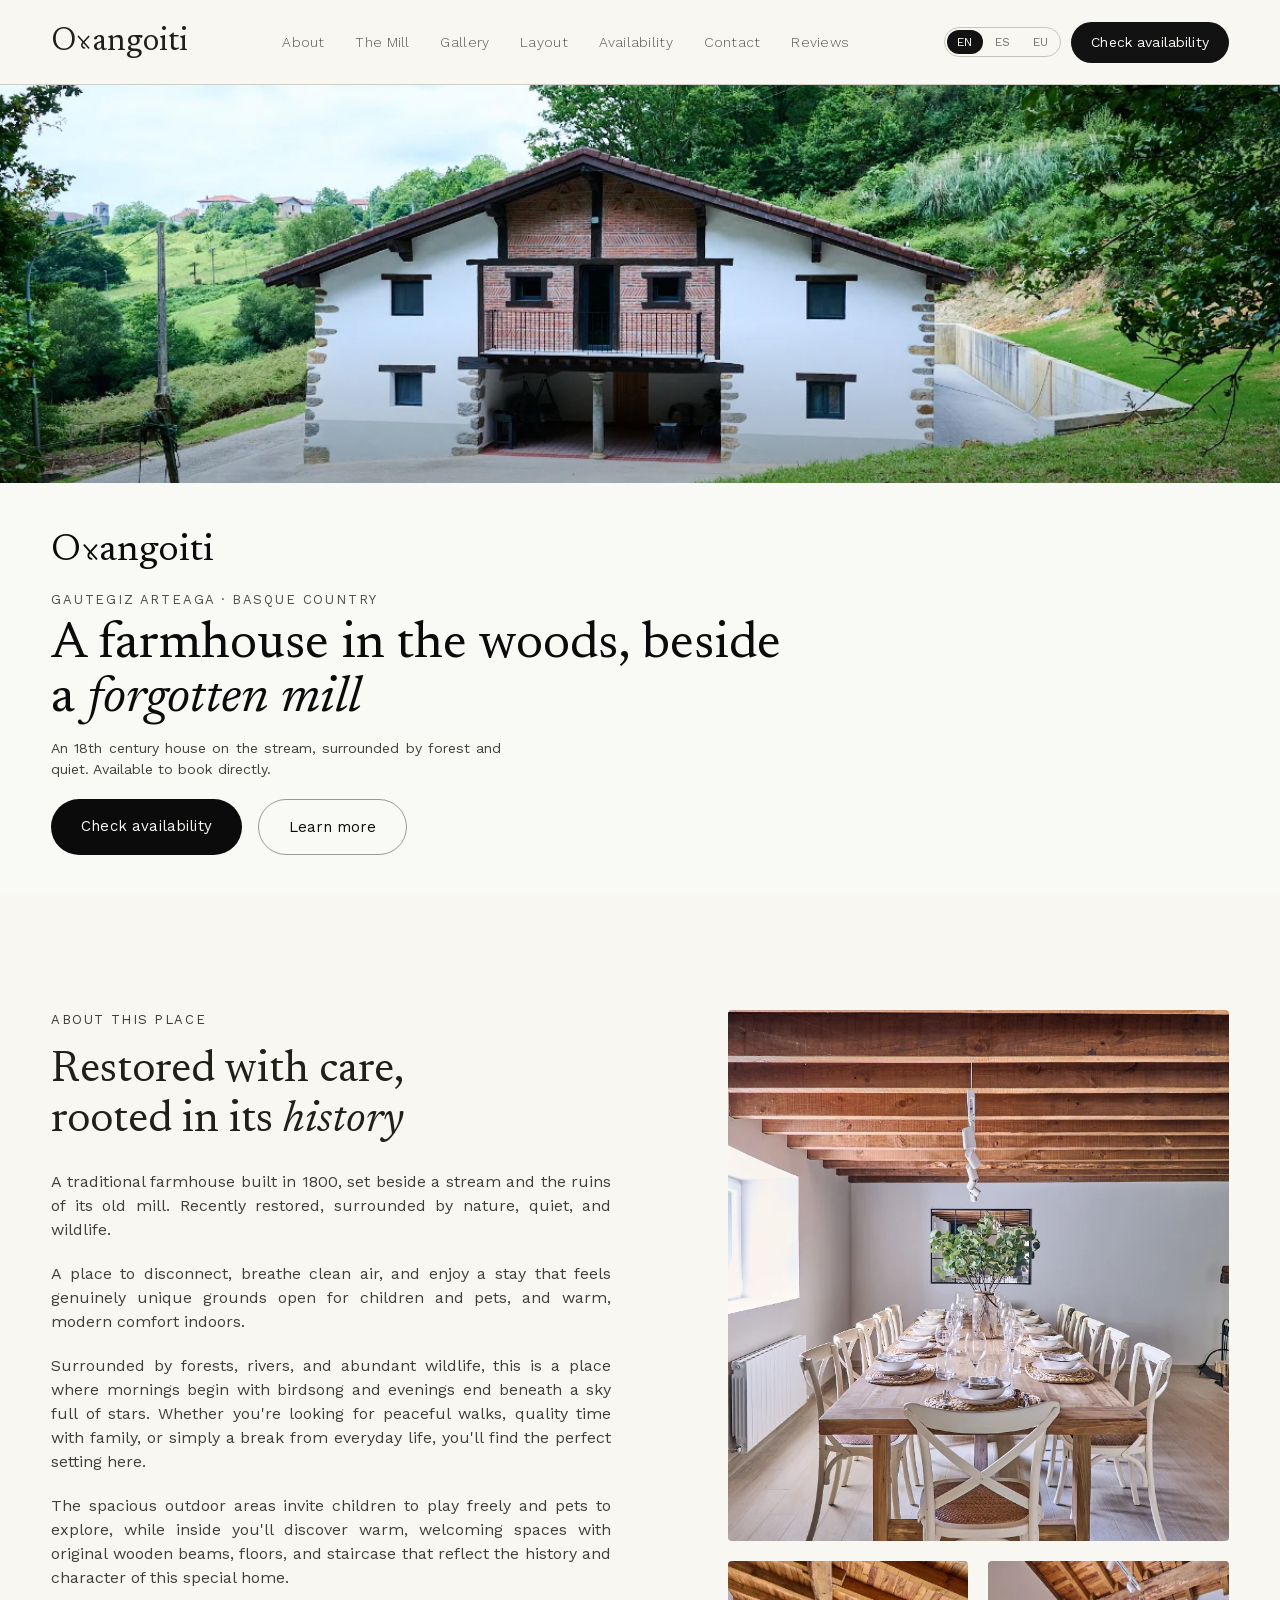
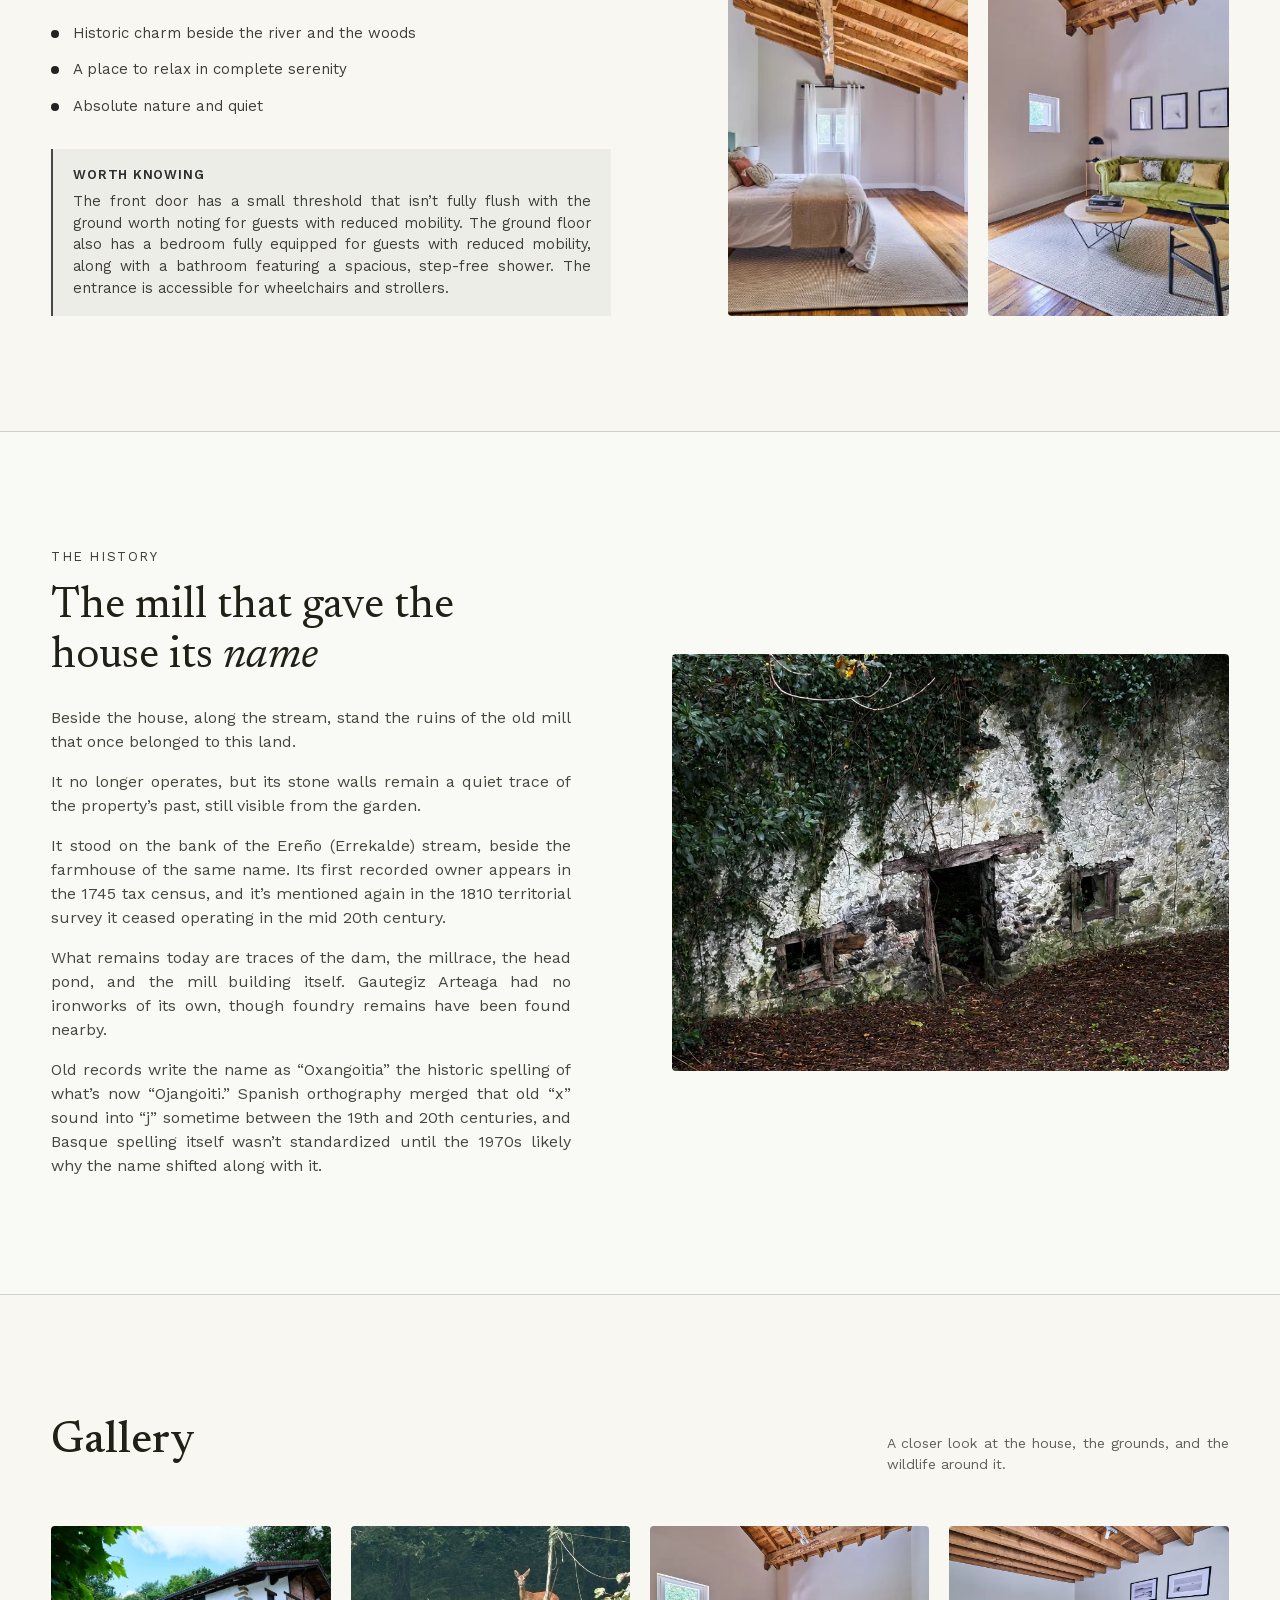
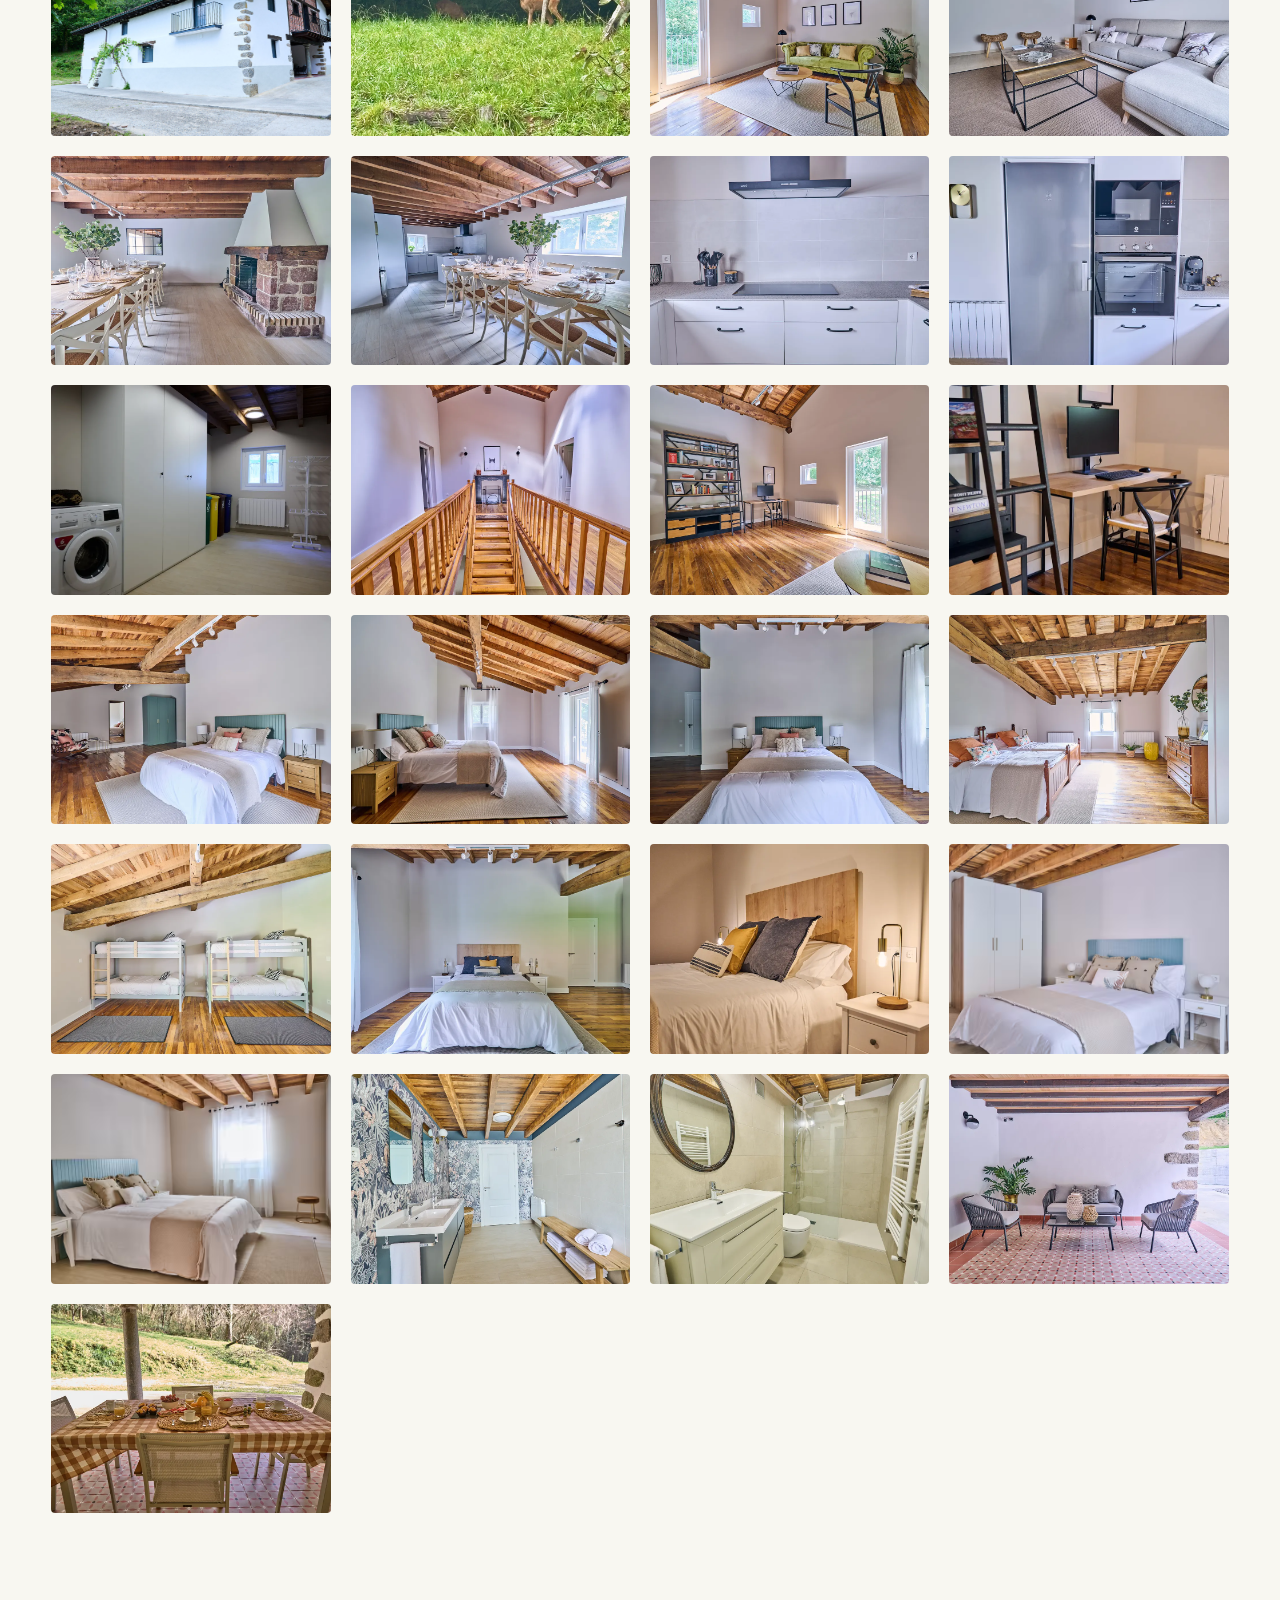
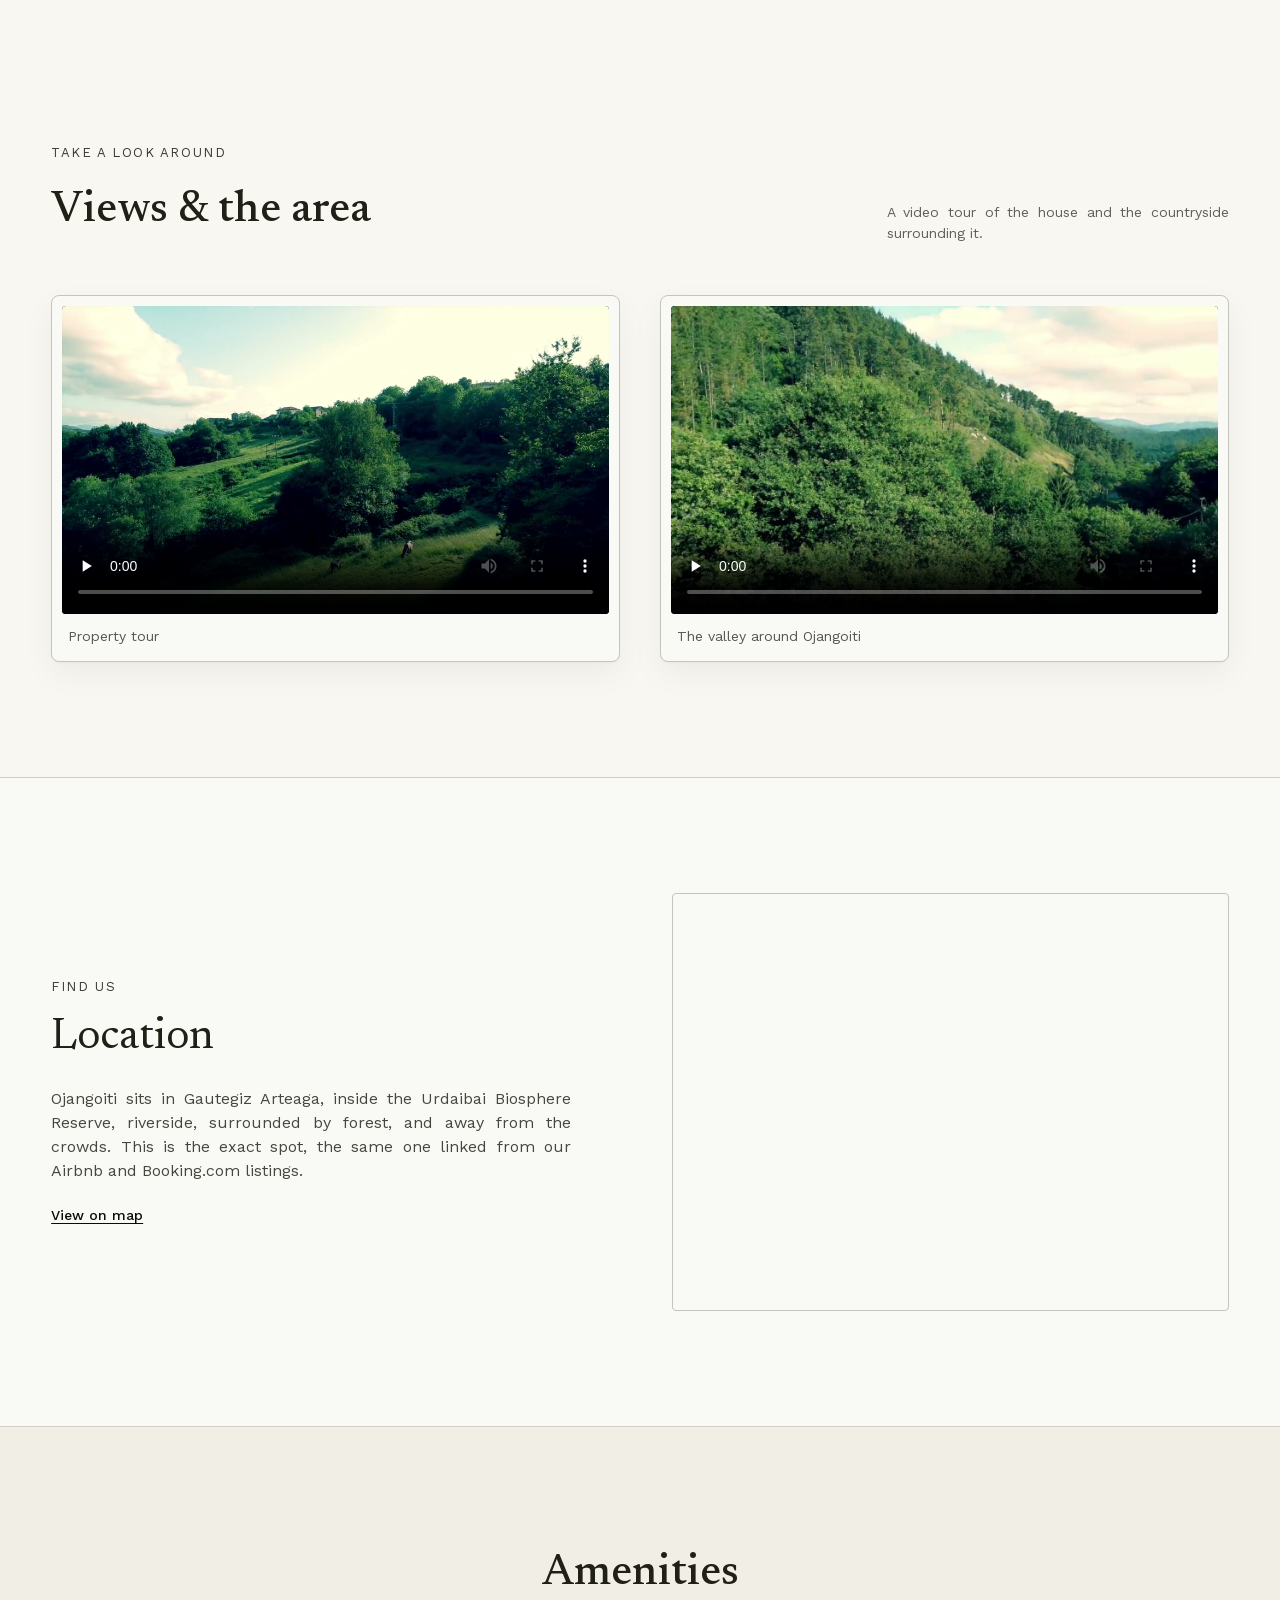
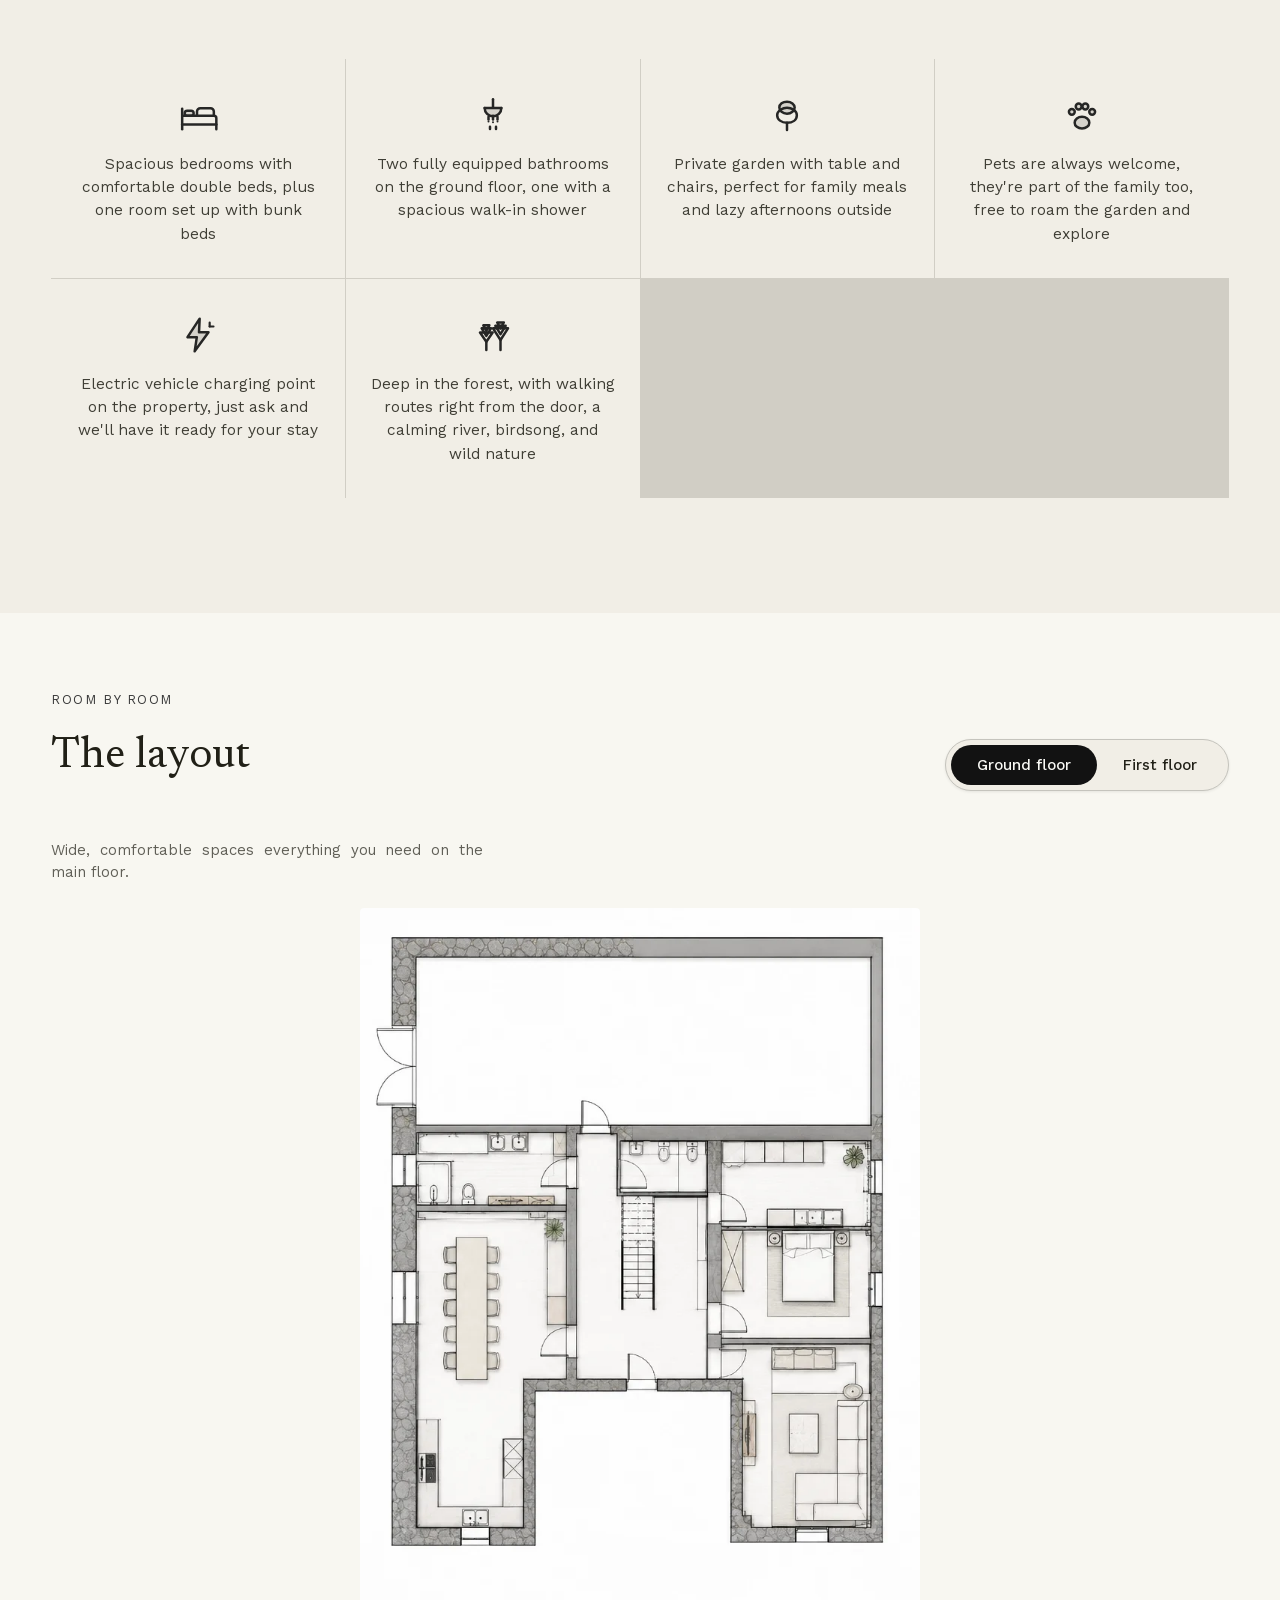
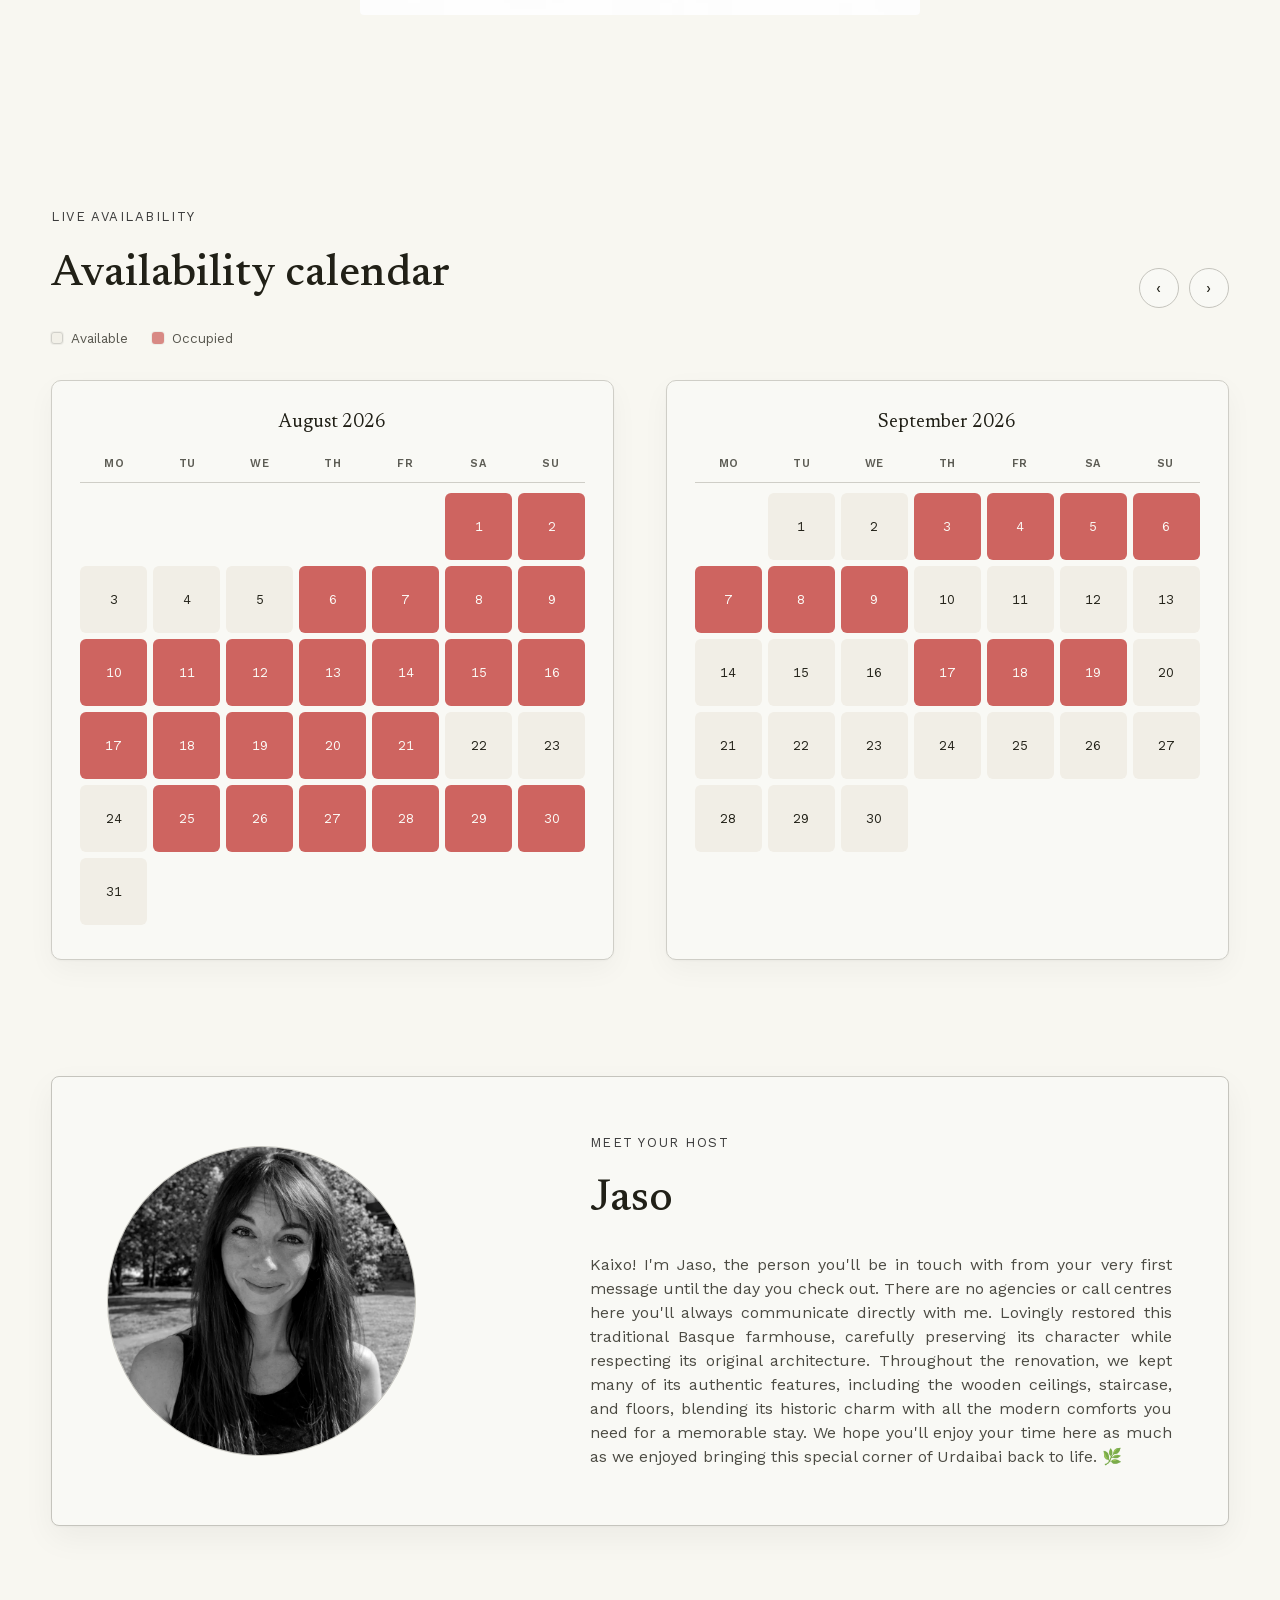
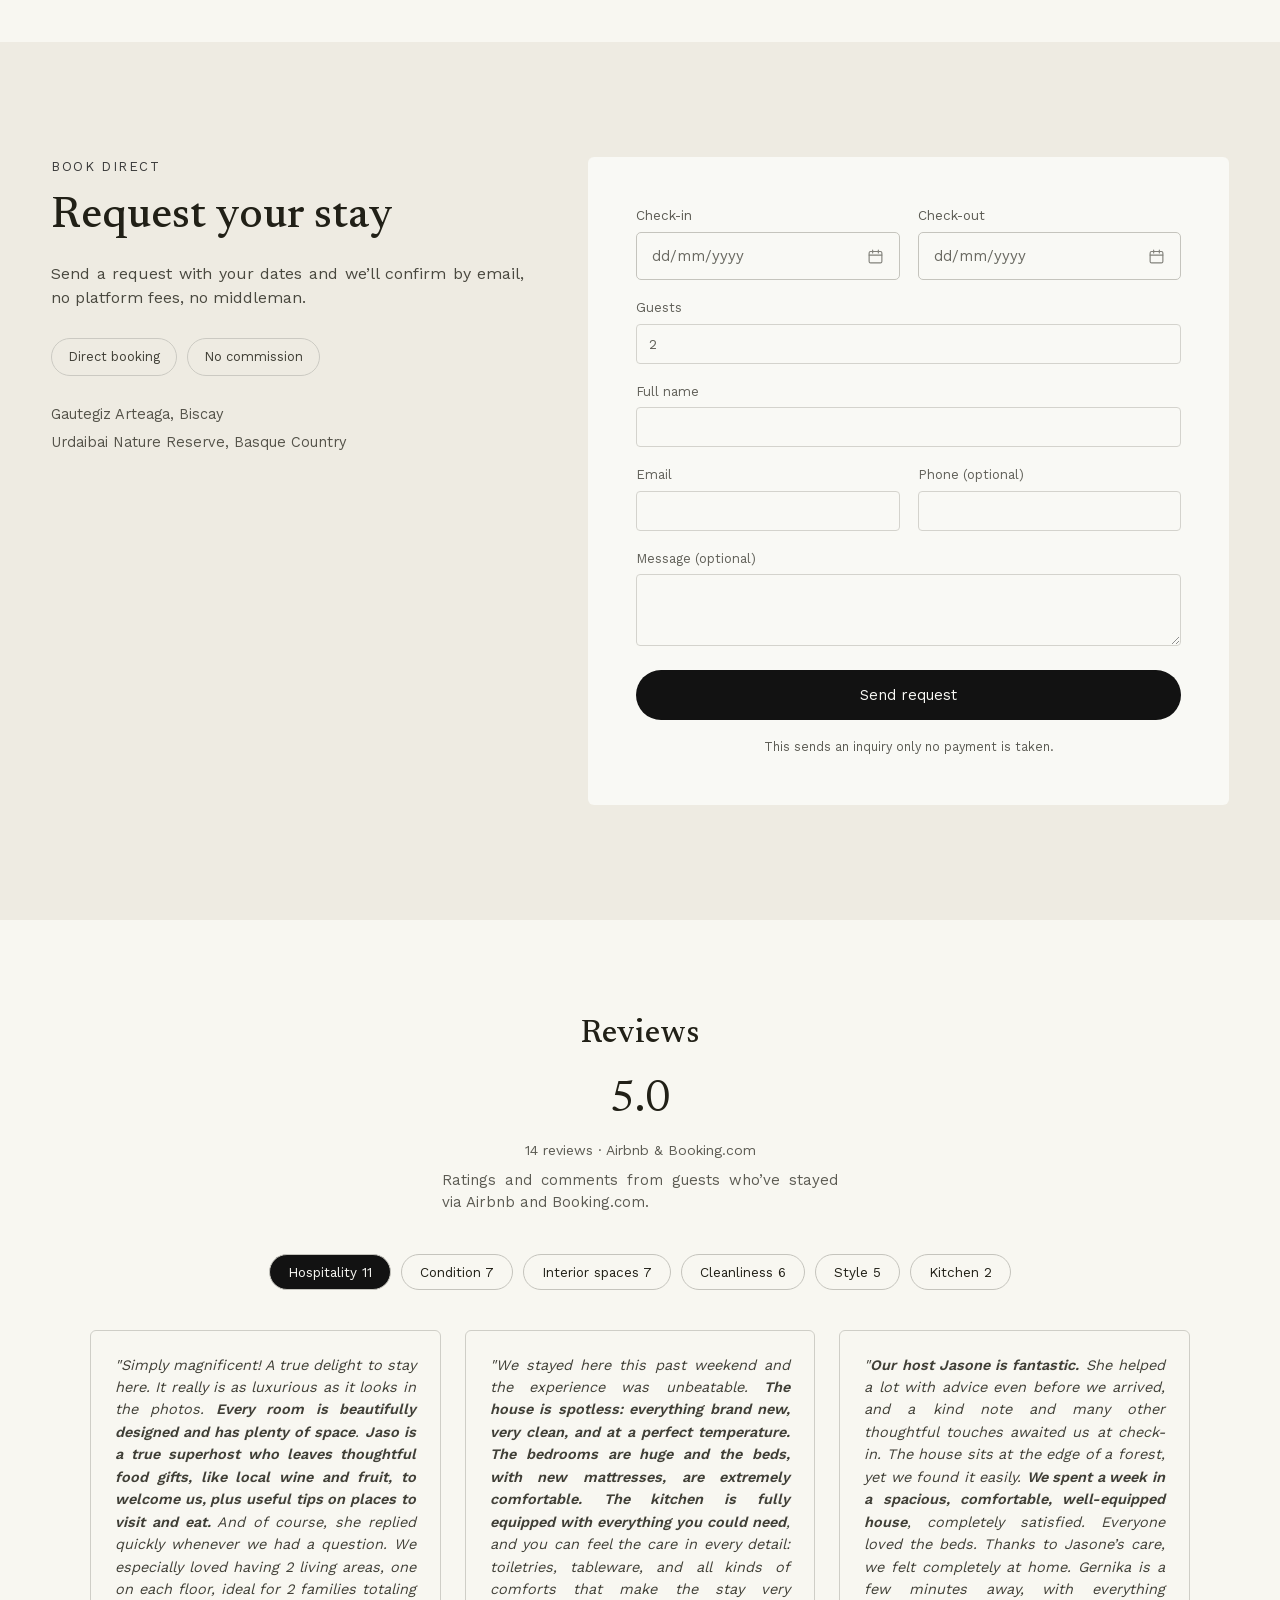
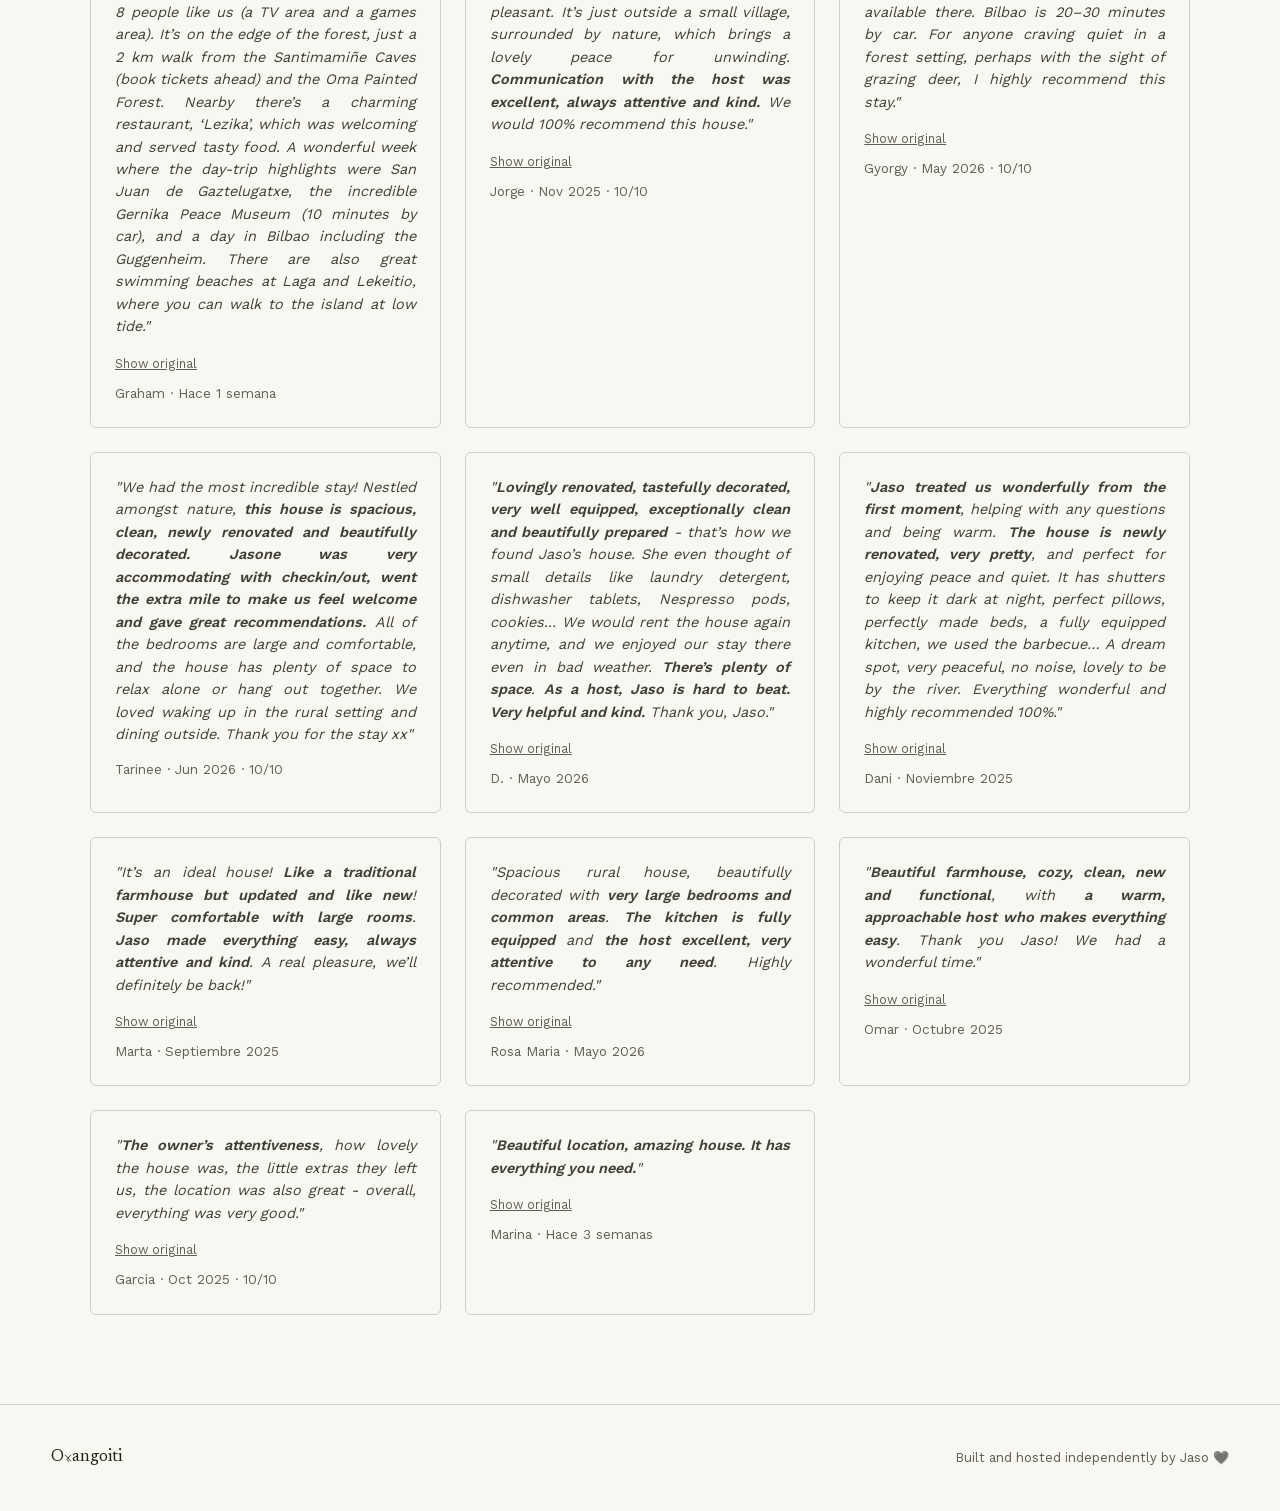
==== index.html @ 2c967aec "Sync build: improve mobile PageSpeed scores (images + accessibility) Rebuilds from ojangoiti master " ====
<!DOCTYPE html><html lang="en" class="newsreader_dc10d314-module__Gavziq__variable work_sans_6bac58e5-module__9Zm5_a__variable"><head><meta charSet="utf-8"/><meta name="viewport" content="width=device-width, initial-scale=1"/><link rel="preload" href="/_next/static/media/5f402bd2d8eef81a-s.p.40bho2kviej2o.woff2" as="font" crossorigin="" type="font/woff2"/><link rel="preload" href="/_next/static/media/7ddd198311ba7843-s.p.3kq6k02b2ysv1.woff2" as="font" crossorigin="" type="font/woff2"/><link rel="preload" href="/_next/static/media/9433d1a810498265-s.p.1hij5ex6k3v9q.woff2" as="font" crossorigin="" type="font/woff2"/><link rel="stylesheet" href="/_next/static/chunks/0ugs9_xz4a7ux.css" data-precedence="next"/><link rel="stylesheet" href="/_next/static/chunks/3z4v0o4i_kf9a.css" data-precedence="next"/><link rel="preload" as="script" fetchPriority="low" href="/_next/static/chunks/3ll07n217cgxf.js"/><script src="/_next/static/chunks/33g7_zjejejur.js" async=""></script><script src="/_next/static/chunks/1upe53-127sm4.js" async=""></script><script src="/_next/static/chunks/turbopack-23zfcqqn2vu_1.js" async=""></script><script src="/_next/static/chunks/1d4h-sglyo8ft.js" async=""></script><script src="/_next/static/chunks/14mumt5_n0xhi.js" async=""></script><script src="/_next/static/chunks/3l_x_jkv4yc1i.js" async=""></script><meta name="next-size-adjust" content=""/><title>Ojangoiti — Gautegiz Arteaga, Basque Country</title><meta name="description" content="A restored 18th-century farmhouse beside an old mill in Gautegiz Arteaga, Urdaibai Nature Reserve. Book directly."/><link rel="icon" href="/icon.svg?icon.3hvz3ky474257.svg" sizes="any" type="image/svg+xml"/><script src="/_next/static/chunks/0cz1d0mv5g_q7.js" noModule=""></script></head><body><div hidden=""><!--$--><!--/$--></div><script type="application/ld+json">{"@context":"https://schema.org","@type":"LodgingBusiness","name":"Ojangoiti","alternateName":"Ojangoiti - Refugio junto al río - Urdaibai","description":"A restored 18th-century farmhouse beside an old mill in Gautegiz Arteaga, Urdaibai Nature Reserve. Book directly.","url":"https://ojangoiti.com/","image":"https://ojangoiti.com/images/exterior-side.jpg","address":{"@type":"PostalAddress","streetAddress":"Errekalde 12","addressLocality":"Gautegiz Arteaga","postalCode":"48314","addressRegion":"Bizkaia","addressCountry":"ES"},"geo":{"@type":"GeoCoordinates","latitude":43.3570278,"longitude":-2.6470408},"hasMap":"https://www.google.com/maps/place/Ojangoiti:+Alojamiento+Vacacional/@43.3555118,-2.6475067,589m/data=!3m1!1e3!4m15!1m8!3m7!1s0xd4e3b0dca7108c1:0xe31cb6a54826bedd!2sGautegiz+Arteaga,+Vizcaya!3b1!8m2!3d43.3709216!4d-2.6636066!16zL20vMDg4eHN2!3m5!1s0xd4e3b61c73c2f6f:0xcf478365024c18bd!8m2!3d43.3570278!4d-2.6470408!16s%2Fg%2F11whyq6kkj","petsAllowed":true,"maximumAttendeeCapacity":8,"numberOfRooms":5,"amenityFeature":[{"@type":"LocationFeatureSpecification","name":"Garden","value":true},{"@type":"LocationFeatureSpecification","name":"Riverside location","value":true},{"@type":"LocationFeatureSpecification","name":"EV charging","value":true},{"@type":"LocationFeatureSpecification","name":"Pets allowed","value":true}]}</script><header class="Header-module__hBw1pG__header"><div class="Header-module__hBw1pG__bar"><span style="font-family:var(--font-heading);font-size:32px;display:inline-flex;align-items:center">O<svg viewBox="0 0 60 60" style="width:0.6em;height:0.95em;margin:0 -0.06em;flex-shrink:0" aria-hidden="true"><line x1="14" y1="12" x2="46" y2="48" stroke="currentColor" stroke-width="5" stroke-linecap="round"></line><path d="M46 12 L26 34 A9 9 0 0 0 33 48" fill="none" stroke="currentColor" stroke-width="5" stroke-linecap="round"></path></svg>angoiti</span><nav class="Header-module__hBw1pG__nav"><a href="#about" class="Header-module__hBw1pG__navLink">About</a><a href="#mill" class="Header-module__hBw1pG__navLink">The Mill</a><a href="#gallery" class="Header-module__hBw1pG__navLink">Gallery</a><a href="#layout" class="Header-module__hBw1pG__navLink">Layout</a><a href="#availability" class="Header-module__hBw1pG__navLink">Availability</a><a href="#contact" class="Header-module__hBw1pG__navLink">Contact</a><a href="#reviews" class="Header-module__hBw1pG__navLink">Reviews</a></nav><div class="Header-module__hBw1pG__actions"><div class="Header-module__hBw1pG__langSwitcher" role="group" aria-label="Language"><button class="Header-module__hBw1pG__langButton" aria-pressed="true" data-active="true">EN</button><button class="Header-module__hBw1pG__langButton" aria-pressed="false" data-active="false">ES</button><button class="Header-module__hBw1pG__langButton" aria-pressed="false" data-active="false">EU</button></div><a href="#availability" class="Header-module__hBw1pG__cta">Check availability</a></div></div></header><main><section class="Hero-module__ZARIfG__hero"><div class="Hero-module__ZARIfG__photoWrap"><div style="position:absolute;overflow:hidden;border-radius:0;inset:0;width:100%;height:100%"><img alt="The house among the trees, river-side" loading="lazy" decoding="async" data-nimg="fill" style="position:absolute;height:100%;width:100%;left:0;top:0;right:0;bottom:0;object-fit:cover;color:transparent" src="/images/hero.webp"/></div><div class="Hero-module__ZARIfG__scrim"></div></div><div class="Hero-module__ZARIfG__panel"><div class="Hero-module__ZARIfG__inner"><div class="Hero-module__ZARIfG__logoRow"><span style="font-family:var(--font-heading);font-size:clamp(26px,3vw,38px);color:oklch(0.15 0 0);display:inline-flex;align-items:center">O<svg viewBox="0 0 60 60" style="width:0.6em;height:0.95em;margin:0 -0.06em;flex-shrink:0" aria-hidden="true"><line x1="14" y1="12" x2="46" y2="48" stroke="currentColor" stroke-width="5" stroke-linecap="round"></line><path d="M46 12 L26 34 A9 9 0 0 0 33 48" fill="none" stroke="currentColor" stroke-width="5" stroke-linecap="round"></path></svg>angoiti</span></div><div class="Hero-module__ZARIfG__kicker">Gautegiz Arteaga · Basque Country</div><h1 class="Hero-module__ZARIfG__headline">A farmhouse in the woods, beside a<!-- --> <em>forgotten mill</em></h1><p class="Hero-module__ZARIfG__subtitle">An 18th century house on the stream, surrounded by forest and quiet. Available to book directly.</p><div class="Hero-module__ZARIfG__ctas"><a href="#availability" class="Hero-module__ZARIfG__ctaPrimary">Check availability</a><a href="#about" class="Hero-module__ZARIfG__ctaSecondary">Learn more</a></div></div></div></section><section id="about" class="About-module__vAULUW__section" style="grid-template-columns:minmax(0,1.1fr) minmax(0,0.9fr)"><div><div class="About-module__vAULUW__kicker">About this place</div><h2 class="About-module__vAULUW__heading">Restored with care, rooted in its<!-- --> <em>history</em></h2><p class="About-module__vAULUW__body">A traditional farmhouse built in 1800, set beside a stream and the ruins of its old mill. Recently restored, surrounded by nature, quiet, and wildlife.</p><p class="About-module__vAULUW__body">A place to disconnect, breathe clean air, and enjoy a stay that feels genuinely unique grounds open for children and pets, and warm, modern comfort indoors.</p><p class="About-module__vAULUW__body">Surrounded by forests, rivers, and abundant wildlife, this is a place where mornings begin with birdsong and evenings end beneath a sky full of stars. Whether you&#x27;re looking for peaceful walks, quality time with family, or simply a break from everyday life, you&#x27;ll find the perfect setting here.</p><p class="About-module__vAULUW__bodyLast">The spacious outdoor areas invite children to play freely and pets to explore, while inside you&#x27;ll discover warm, welcoming spaces with original wooden beams, floors, and staircase that reflect the history and character of this special home.</p><div class="About-module__vAULUW__highlights"><div class="About-module__vAULUW__highlight"><div class="About-module__vAULUW__dot"></div><div class="About-module__vAULUW__highlightText">Historic charm beside the river and the woods</div></div><div class="About-module__vAULUW__highlight"><div class="About-module__vAULUW__dot"></div><div class="About-module__vAULUW__highlightText">A place to relax in complete serenity</div></div><div class="About-module__vAULUW__highlight"><div class="About-module__vAULUW__dot"></div><div class="About-module__vAULUW__highlightText">Absolute nature and quiet</div></div></div><div class="About-module__vAULUW__callout"><div class="About-module__vAULUW__calloutLabel">Worth knowing</div><div class="About-module__vAULUW__calloutNote">The front door has a small threshold that isn’t fully flush with the ground worth noting for guests with reduced mobility. The ground floor also has a bedroom fully equipped for guests with reduced mobility, along with a bathroom featuring a spacious, step-free shower. The entrance is accessible for wheelchairs and strollers.</div></div></div><div class="About-module__vAULUW__photos"><div style="position:relative;overflow:hidden;border-radius:4px;width:100%;flex:1.5 1 0%;min-height:0"><img alt="Interior, ground-floor bedroom" loading="lazy" decoding="async" data-nimg="fill" style="position:absolute;height:100%;width:100%;left:0;top:0;right:0;bottom:0;object-fit:cover;color:transparent" src="/images/about-1.webp"/></div><div class="About-module__vAULUW__photoGrid"><div style="position:relative;overflow:hidden;border-radius:4px;width:100%;height:100%"><img alt="Bathroom, walk-in shower" loading="lazy" decoding="async" data-nimg="fill" style="position:absolute;height:100%;width:100%;left:0;top:0;right:0;bottom:0;object-fit:cover;color:transparent" src="/images/about-2.webp"/></div><div style="position:relative;overflow:hidden;border-radius:4px;width:100%;height:100%"><img alt="Garden &amp; grounds" loading="lazy" decoding="async" data-nimg="fill" style="position:absolute;height:100%;width:100%;left:0;top:0;right:0;bottom:0;object-fit:cover;color:transparent" src="/images/about-3.webp"/></div></div></div></section><section id="mill" class="Mill-module__x4HdKG__section"><div class="Mill-module__x4HdKG__inner" style="grid-template-columns:1fr 1fr"><div style="position:relative;overflow:hidden;border-radius:4px;width:100%;aspect-ratio:4/3;order:2"><img alt="Ruins of the old mill by the stream" loading="lazy" decoding="async" data-nimg="fill" style="position:absolute;height:100%;width:100%;left:0;top:0;right:0;bottom:0;object-fit:cover;color:transparent" src="/images/mill.webp"/></div><div><div class="Mill-module__x4HdKG__kicker">The history</div><h2 class="Mill-module__x4HdKG__heading">The mill that gave the house its<!-- --> <em>name</em></h2><p class="Mill-module__x4HdKG__body">Beside the house, along the stream, stand the ruins of the old mill that once belonged to this land.</p><p class="Mill-module__x4HdKG__body">It no longer operates, but its stone walls remain a quiet trace of the property’s past, still visible from the garden.</p><p class="Mill-module__x4HdKG__body">It stood on the bank of the Ereño (Errekalde) stream, beside the farmhouse of the same name. Its first recorded owner appears in the 1745 tax census, and it’s mentioned again in the 1810 territorial survey it ceased operating in the mid 20th century.</p><p class="Mill-module__x4HdKG__body">What remains today are traces of the dam, the millrace, the head pond, and the mill building itself. Gautegiz Arteaga had no ironworks of its own, though foundry remains have been found nearby.</p><p class="Mill-module__x4HdKG__bodyLast">Old records write the name as “Oxangoitia” the historic spelling of what’s now “Ojangoiti.” Spanish orthography merged that old “x” sound into “j” sometime between the 19th and 20th centuries, and Basque spelling itself wasn’t standardized until the 1970s likely why the name shifted along with it.</p></div></div></section><section id="gallery" class="Gallery-module__3QxX8q__section"><div class="Gallery-module__3QxX8q__header"><h2 class="Gallery-module__3QxX8q__heading">Gallery</h2><div class="Gallery-module__3QxX8q__subtitle">A closer look at the house, the grounds, and the wildlife around it.</div></div><div class="Gallery-module__3QxX8q__grid"><div style="position:relative;overflow:hidden;border-radius:4px;width:100%;aspect-ratio:4/3"><img alt="Photo: exterior, house among trees" loading="lazy" decoding="async" data-nimg="fill" style="position:absolute;height:100%;width:100%;left:0;top:0;right:0;bottom:0;object-fit:cover;color:transparent" src="/images/exterior-side.jpg"/></div><div style="position:relative;overflow:hidden;border-radius:4px;width:100%;aspect-ratio:4/3"><img alt="Photo: roe deer in the meadow" loading="lazy" decoding="async" data-nimg="fill" style="position:absolute;height:100%;width:100%;left:0;top:0;right:0;bottom:0;object-fit:cover;color:transparent" src="/images/wildlife-deer.webp"/></div><div style="position:relative;overflow:hidden;border-radius:4px;width:100%;aspect-ratio:4/3"><img alt="Photo: living room, green chesterfield" loading="lazy" decoding="async" data-nimg="fill" style="position:absolute;height:100%;width:100%;left:0;top:0;right:0;bottom:0;object-fit:cover;color:transparent" src="/images/living-room-chesterfield.webp"/></div><div style="position:relative;overflow:hidden;border-radius:4px;width:100%;aspect-ratio:4/3"><img alt="Photo: living room, sectional sofa" loading="lazy" decoding="async" data-nimg="fill" style="position:absolute;height:100%;width:100%;left:0;top:0;right:0;bottom:0;object-fit:cover;color:transparent" src="/images/living-room-sectional.webp"/></div><div style="position:relative;overflow:hidden;border-radius:4px;width:100%;aspect-ratio:4/3"><img alt="Photo: dining room &amp; stone fireplace" loading="lazy" decoding="async" data-nimg="fill" style="position:absolute;height:100%;width:100%;left:0;top:0;right:0;bottom:0;object-fit:cover;color:transparent" src="/images/dining-fireplace.webp"/></div><div style="position:relative;overflow:hidden;border-radius:4px;width:100%;aspect-ratio:4/3"><img alt="Photo: open dining &amp; kitchen, exposed beams" loading="lazy" decoding="async" data-nimg="fill" style="position:absolute;height:100%;width:100%;left:0;top:0;right:0;bottom:0;object-fit:cover;color:transparent" src="/images/kitchen-dining-open.webp"/></div><div style="position:relative;overflow:hidden;border-radius:4px;width:100%;aspect-ratio:4/3"><img alt="Photo: kitchen" loading="lazy" decoding="async" data-nimg="fill" style="position:absolute;height:100%;width:100%;left:0;top:0;right:0;bottom:0;object-fit:cover;color:transparent" src="/images/kitchen.webp"/></div><div style="position:relative;overflow:hidden;border-radius:4px;width:100%;aspect-ratio:4/3"><img alt="Photo: kitchen appliances" loading="lazy" decoding="async" data-nimg="fill" style="position:absolute;height:100%;width:100%;left:0;top:0;right:0;bottom:0;object-fit:cover;color:transparent" src="/images/kitchen-appliances.webp"/></div><div style="position:relative;overflow:hidden;border-radius:4px;width:100%;aspect-ratio:4/3"><img alt="Photo: laundry &amp; utility room" loading="lazy" decoding="async" data-nimg="fill" style="position:absolute;height:100%;width:100%;left:0;top:0;right:0;bottom:0;object-fit:cover;color:transparent" src="/images/laundry-utility.webp"/></div><div style="position:relative;overflow:hidden;border-radius:4px;width:100%;aspect-ratio:4/3"><img alt="Photo: staircase &amp; landing" loading="lazy" decoding="async" data-nimg="fill" style="position:absolute;height:100%;width:100%;left:0;top:0;right:0;bottom:0;object-fit:cover;color:transparent" src="/images/staircase-landing.webp"/></div><div style="position:relative;overflow:hidden;border-radius:4px;width:100%;aspect-ratio:4/3"><img alt="Photo: study, bookshelf &amp; desk" loading="lazy" decoding="async" data-nimg="fill" style="position:absolute;height:100%;width:100%;left:0;top:0;right:0;bottom:0;object-fit:cover;color:transparent" src="/images/office-desk.webp"/></div><div style="position:relative;overflow:hidden;border-radius:4px;width:100%;aspect-ratio:4/3"><img alt="Photo: study desk, detail" loading="lazy" decoding="async" data-nimg="fill" style="position:absolute;height:100%;width:100%;left:0;top:0;right:0;bottom:0;object-fit:cover;color:transparent" src="/images/office-desk-detail.webp"/></div><div style="position:relative;overflow:hidden;border-radius:4px;width:100%;aspect-ratio:4/3"><img alt="Photo: bedroom" loading="lazy" decoding="async" data-nimg="fill" style="position:absolute;height:100%;width:100%;left:0;top:0;right:0;bottom:0;object-fit:cover;color:transparent" src="/images/bedroom-teal.webp"/></div><div style="position:relative;overflow:hidden;border-radius:4px;width:100%;aspect-ratio:4/3"><img alt="Photo: bedroom, vaulted wood ceiling" loading="lazy" decoding="async" data-nimg="fill" style="position:absolute;height:100%;width:100%;left:0;top:0;right:0;bottom:0;object-fit:cover;color:transparent" src="/images/bedroom-vaulted.webp"/></div><div style="position:relative;overflow:hidden;border-radius:4px;width:100%;aspect-ratio:4/3"><img alt="Photo: bedroom, vaulted ceiling, wide view" loading="lazy" decoding="async" data-nimg="fill" style="position:absolute;height:100%;width:100%;left:0;top:0;right:0;bottom:0;object-fit:cover;color:transparent" src="/images/bedroom-vaulted-wide.webp"/></div><div style="position:relative;overflow:hidden;border-radius:4px;width:100%;aspect-ratio:4/3"><img alt="Photo: twin bedroom" loading="lazy" decoding="async" data-nimg="fill" style="position:absolute;height:100%;width:100%;left:0;top:0;right:0;bottom:0;object-fit:cover;color:transparent" src="/images/bedroom-twin.webp"/></div><div style="position:relative;overflow:hidden;border-radius:4px;width:100%;aspect-ratio:4/3"><img alt="Photo: bunk room" loading="lazy" decoding="async" data-nimg="fill" style="position:absolute;height:100%;width:100%;left:0;top:0;right:0;bottom:0;object-fit:cover;color:transparent" src="/images/bedroom-bunks.webp"/></div><div style="position:relative;overflow:hidden;border-radius:4px;width:100%;aspect-ratio:4/3"><img alt="Photo: bedroom, navy &amp; mustard accents" loading="lazy" decoding="async" data-nimg="fill" style="position:absolute;height:100%;width:100%;left:0;top:0;right:0;bottom:0;object-fit:cover;color:transparent" src="/images/bedroom-navy.webp"/></div><div style="position:relative;overflow:hidden;border-radius:4px;width:100%;aspect-ratio:4/3"><img alt="Photo: bedroom, navy &amp; mustard accents, detail" loading="lazy" decoding="async" data-nimg="fill" style="position:absolute;height:100%;width:100%;left:0;top:0;right:0;bottom:0;object-fit:cover;color:transparent" src="/images/bedroom-navy-detail.webp"/></div><div style="position:relative;overflow:hidden;border-radius:4px;width:100%;aspect-ratio:4/3"><img alt="Photo: bedroom, duck-egg blue headboard" loading="lazy" decoding="async" data-nimg="fill" style="position:absolute;height:100%;width:100%;left:0;top:0;right:0;bottom:0;object-fit:cover;color:transparent" src="/images/bedroom-duckegg.avif"/></div><div style="position:relative;overflow:hidden;border-radius:4px;width:100%;aspect-ratio:4/3"><img alt="Photo: bedroom, duck-egg blue headboard, window view" loading="lazy" decoding="async" data-nimg="fill" style="position:absolute;height:100%;width:100%;left:0;top:0;right:0;bottom:0;object-fit:cover;color:transparent" src="/images/bedroom-duckegg-detail.avif"/></div><div style="position:relative;overflow:hidden;border-radius:4px;width:100%;aspect-ratio:4/3"><img alt="Photo: bathroom" loading="lazy" decoding="async" data-nimg="fill" style="position:absolute;height:100%;width:100%;left:0;top:0;right:0;bottom:0;object-fit:cover;color:transparent" src="/images/bathroom-jungle.webp"/></div><div style="position:relative;overflow:hidden;border-radius:4px;width:100%;aspect-ratio:4/3"><img alt="Photo: en-suite bathroom" loading="lazy" decoding="async" data-nimg="fill" style="position:absolute;height:100%;width:100%;left:0;top:0;right:0;bottom:0;object-fit:cover;color:transparent" src="/images/bathroom-ensuite.webp"/></div><div style="position:relative;overflow:hidden;border-radius:4px;width:100%;aspect-ratio:4/3"><img alt="Photo: covered patio" loading="lazy" decoding="async" data-nimg="fill" style="position:absolute;height:100%;width:100%;left:0;top:0;right:0;bottom:0;object-fit:cover;color:transparent" src="/images/patio.webp"/></div><div style="position:relative;overflow:hidden;border-radius:4px;width:100%;aspect-ratio:4/3"><img alt="Photo: breakfast on the covered patio" loading="lazy" decoding="async" data-nimg="fill" style="position:absolute;height:100%;width:100%;left:0;top:0;right:0;bottom:0;object-fit:cover;color:transparent" src="/images/patio-breakfast.webp"/></div></div></section><section id="views" class="Views-module__mkDw1G__section"><div class="Views-module__mkDw1G__header"><div><div class="Views-module__mkDw1G__kicker">Take a look around</div><h2 class="Views-module__mkDw1G__heading">Views &amp; the area</h2></div><div class="Views-module__mkDw1G__subtitle">A video tour of the house and the countryside surrounding it.</div></div><div class="Views-module__mkDw1G__grid"><div class="Views-module__mkDw1G__videoCard"><video class="Views-module__mkDw1G__video" src="/videos/property-tour.mp4" poster="/images/property-tour-poster.jpg" controls="" playsInline="" preload="none"></video><div class="Views-module__mkDw1G__caption">Property tour</div></div><div class="Views-module__mkDw1G__videoCard"><video class="Views-module__mkDw1G__video" src="/videos/views-area.mp4" poster="/images/views-area-poster.jpg" controls="" playsInline="" preload="none"></video><div class="Views-module__mkDw1G__caption">The valley around Ojangoiti</div></div></div></section><section id="location" class="Location-module__56oNJq__section"><div class="Location-module__56oNJq__inner" style="grid-template-columns:1fr 1fr"><div><div class="Location-module__56oNJq__kicker">Find us</div><h2 class="Location-module__56oNJq__heading">Location</h2><p class="Location-module__56oNJq__body">Ojangoiti sits in Gautegiz Arteaga, inside the Urdaibai Biosphere Reserve, riverside, surrounded by forest, and away from the crowds. This is the exact spot, the same one linked from our Airbnb and Booking.com listings.</p><a href="https://www.google.com/maps/place/Ojangoiti:+Alojamiento+Vacacional/@43.3555118,-2.6475067,589m/data=!3m1!1e3!4m15!1m8!3m7!1s0xd4e3b0dca7108c1:0xe31cb6a54826bedd!2sGautegiz+Arteaga,+Vizcaya!3b1!8m2!3d43.3709216!4d-2.6636066!16zL20vMDg4eHN2!3m5!1s0xd4e3b61c73c2f6f:0xcf478365024c18bd!8m2!3d43.3570278!4d-2.6470408!16s%2Fg%2F11whyq6kkj" target="_blank" rel="noopener noreferrer" class="Location-module__56oNJq__directionsLink">View on map</a></div><div class="Location-module__56oNJq__mapFrame"><iframe src="https://www.google.com/maps?q=43.3570278,-2.6470408&amp;z=16&amp;output=embed" title="Location" loading="lazy" referrerPolicy="no-referrer-when-downgrade"></iframe></div></div></section><section id="amenities" class="Amenities-module__9uPmiW__section"><div class="Amenities-module__9uPmiW__inner"><h2 class="Amenities-module__9uPmiW__heading">Amenities</h2><div class="Amenities-module__9uPmiW__grid"><div class="Amenities-module__9uPmiW__card"><div class="Amenities-module__9uPmiW__iconWrap"><svg width="40" height="40" viewBox="0 0 24 24" fill="none" aria-hidden="true"><g fill="none" stroke="currentColor" stroke-width="1.5" stroke-linecap="round" stroke-linejoin="round"><rect x="4" y="9.4" width="5.4" height="3.1" rx="1.55" fill="currentColor" fill-opacity="0.14" stroke="none"></rect><rect x="4" y="9.4" width="5.4" height="3.1" rx="1.55"></rect><path d="M11.4 12.5V9.9a2 2 0 0 1 2-2h6.1a2 2 0 0 1 2 2v2.6"></path><path d="M2.5 8.2v12.3"></path><path d="M2.5 12.5h19a1.5 1.5 0 0 1 1.5 1.5v6.5"></path><path d="M2.5 17.7h20.5"></path></g></svg></div><div class="Amenities-module__9uPmiW__cardText">Spacious bedrooms with comfortable double beds, plus one room set up with bunk beds</div></div><div class="Amenities-module__9uPmiW__card"><div class="Amenities-module__9uPmiW__iconWrap"><svg width="40" height="40" viewBox="0 0 24 24" fill="none" aria-hidden="true"><g fill="none" stroke="currentColor" stroke-width="1.5" stroke-linecap="round" stroke-linejoin="round"><path d="M12 2.6v4.2"></path><path d="M7 7.8h10"></path><path d="M7 7.8a5 5 0 0 0 10 0" fill="currentColor" fill-opacity="0.14"></path><path d="M9.3 13v1.7"></path><path d="M12 12.4v2.3"></path><path d="M14.7 13v1.7"></path><circle cx="9.3" cy="15.9" r="0.6" fill="currentColor" stroke="none"></circle><circle cx="12" cy="16.3" r="0.6" fill="currentColor" stroke="none"></circle><circle cx="14.7" cy="15.9" r="0.6" fill="currentColor" stroke="none"></circle><path d="M10.2 19v1.4"></path><path d="M13.8 19v1.4"></path></g></svg></div><div class="Amenities-module__9uPmiW__cardText">Two fully equipped bathrooms on the ground floor, one with a spacious walk-in shower</div></div><div class="Amenities-module__9uPmiW__card"><div class="Amenities-module__9uPmiW__iconWrap"><svg width="40" height="40" viewBox="0 0 24 24" fill="none" aria-hidden="true"><g fill="none" stroke="currentColor" stroke-width="1.5" stroke-linecap="round" stroke-linejoin="round"><path d="M12 21v-4.4"></path><path d="M12 16.7c-3.4 0-5.9-2-5.9-4.6S9.5 7.6 12 7.6s5.9 1.6 5.9 4.5-2.5 4.6-5.9 4.6Z"></path><path d="M12 11.2c-2.6 0-4.6-1.7-4.6-3.7S9.4 4 12 4s4.6 1.6 4.6 3.5-2 3.7-4.6 3.7Z" fill="currentColor" fill-opacity="0.14"></path></g></svg></div><div class="Amenities-module__9uPmiW__cardText">Private garden with table and chairs, perfect for family meals and lazy afternoons outside</div></div><div class="Amenities-module__9uPmiW__card"><div class="Amenities-module__9uPmiW__iconWrap"><svg width="40" height="40" viewBox="0 0 24 24" fill="none" aria-hidden="true"><g fill="none" stroke="currentColor" stroke-width="1.5" stroke-linecap="round" stroke-linejoin="round"><ellipse cx="12" cy="16.6" rx="4.4" ry="3.5" fill="currentColor" fill-opacity="0.14" stroke="none"></ellipse><ellipse cx="12" cy="16.6" rx="4.4" ry="3.5"></ellipse><circle cx="5.9" cy="10.1" r="1.75" fill="currentColor" fill-opacity="0.14" stroke="none"></circle><circle cx="5.9" cy="10.1" r="1.75"></circle><circle cx="10" cy="6.9" r="1.75" fill="currentColor" fill-opacity="0.14" stroke="none"></circle><circle cx="10" cy="6.9" r="1.75"></circle><circle cx="14" cy="6.9" r="1.75" fill="currentColor" fill-opacity="0.14" stroke="none"></circle><circle cx="14" cy="6.9" r="1.75"></circle><circle cx="18.1" cy="10.1" r="1.75" fill="currentColor" fill-opacity="0.14" stroke="none"></circle><circle cx="18.1" cy="10.1" r="1.75"></circle></g></svg></div><div class="Amenities-module__9uPmiW__cardText">Pets are always welcome, they&#x27;re part of the family too, free to roam the garden and explore</div></div><div class="Amenities-module__9uPmiW__card"><div class="Amenities-module__9uPmiW__iconWrap"><svg width="40" height="40" viewBox="0 0 24 24" fill="none" aria-hidden="true"><g fill="none" stroke="currentColor" stroke-width="1.5" stroke-linecap="round" stroke-linejoin="round"><path d="M13 2.2 5.7 13.3h5.6L10 21.8 18.3 10.4h-5.7L13 2.2Z" fill="currentColor" fill-opacity="0.14" stroke="none"></path><path d="M13 2.2 5.7 13.3h5.6L10 21.8 18.3 10.4h-5.7L13 2.2Z"></path><path d="M19 4.6v2.3" stroke-width="1.3"></path><path d="M21.3 6.9h-2.3" stroke-width="1.3"></path></g></svg></div><div class="Amenities-module__9uPmiW__cardText">Electric vehicle charging point on the property, just ask and we&#x27;ll have it ready for your stay</div></div><div class="Amenities-module__9uPmiW__card"><div class="Amenities-module__9uPmiW__iconWrap"><svg width="40" height="40" viewBox="0 0 24 24" fill="none" aria-hidden="true"><g fill="none" stroke="currentColor" stroke-width="1.5" stroke-linecap="round" stroke-linejoin="round"><path d="M8 21v-5"></path><path d="M8 16 4.2 10.5h7.6L8 16Z"></path><path d="M8 12.5 5.2 8h5.6L8 12.5Z"></path><path d="M8 9.5 6.2 6.2h3.6L8 9.5Z" fill="currentColor" fill-opacity="0.14"></path><path d="M16.5 21v-6"></path><path d="M16.5 15 12 8h9l-4.5 7Z"></path><path d="M16.5 11.5 13.4 6.5h6.2l-3.1 5Z"></path><path d="M16.5 8 14.5 4.5h4L16.5 8Z" fill="currentColor" fill-opacity="0.14"></path></g></svg></div><div class="Amenities-module__9uPmiW__cardText">Deep in the forest, with walking routes right from the door, a calming river, birdsong, and wild nature</div></div></div></div></section><section id="layout" class="Layout-module__YDn9fa__section"><div class="Layout-module__YDn9fa__header"><div><div class="Layout-module__YDn9fa__kicker">Room by room</div><h2 class="Layout-module__YDn9fa__heading">The layout</h2></div><div class="Layout-module__YDn9fa__toggle"><button class="Layout-module__YDn9fa__toggleButton " style="background:var(--color-ink-soft);color:oklch(0.98 0.005 100)">Ground floor</button><button class="Layout-module__YDn9fa__toggleButton Layout-module__YDn9fa__toggleButtonInactive" style="background:transparent;color:inherit">First floor</button></div></div><div class="Layout-module__YDn9fa__fade"><p class="Layout-module__YDn9fa__caption">Wide, comfortable spaces everything you need on the main floor.</p><div class="Layout-module__YDn9fa__imageWrap"><div style="position:relative;overflow:hidden;border-radius:4px;width:100%;height:100%"><img alt="Floor plan: ground floor" loading="lazy" decoding="async" data-nimg="fill" style="position:absolute;height:100%;width:100%;left:0;top:0;right:0;bottom:0;object-fit:contain;color:transparent" src="/images/floorplan-ground.webp"/></div></div></div></section><section id="availability" class="Availability-module__DuJprG__section"><div class="Availability-module__DuJprG__header"><div><div class="Availability-module__DuJprG__kicker">Live availability</div><h2 class="Availability-module__DuJprG__heading">Availability calendar</h2></div><div class="Availability-module__DuJprG__monthNav"><button class="Availability-module__DuJprG__navButton" aria-label="Previous month">‹</button><button class="Availability-module__DuJprG__navButton" aria-label="Next month">›</button></div></div><div class="Availability-module__DuJprG__legend"><div class="Availability-module__DuJprG__legendItem"><span class="Availability-module__DuJprG__legendSwatch" style="background:oklch(0.95 0.012 90);border:1px solid var(--color-border-strong)"></span>Available</div><div class="Availability-module__DuJprG__legendItem"><span class="Availability-module__DuJprG__legendSwatch" style="background:oklch(0.58 0.16 25 / 0.85)"></span>Occupied</div></div><div class="Availability-module__DuJprG__monthsGrid"><div class="Availability-module__DuJprG__monthCard"><div class="Availability-module__DuJprG__monthLabel">August 2026</div><div class="Availability-module__DuJprG__weekdaysRow"><div class="Availability-module__DuJprG__weekdayLabel">Mo</div><div class="Availability-module__DuJprG__weekdayLabel">Tu</div><div class="Availability-module__DuJprG__weekdayLabel">We</div><div class="Availability-module__DuJprG__weekdayLabel">Th</div><div class="Availability-module__DuJprG__weekdayLabel">Fr</div><div class="Availability-module__DuJprG__weekdayLabel">Sa</div><div class="Availability-module__DuJprG__weekdayLabel">Su</div></div><div class="Availability-module__DuJprG__weekRow"><div aria-hidden="true" class="Availability-module__DuJprG__dayCell Availability-module__DuJprG__dayCellEmpty" style="background:transparent;color:transparent;opacity:1"></div><div aria-hidden="true" class="Availability-module__DuJprG__dayCell Availability-module__DuJprG__dayCellEmpty" style="background:transparent;color:transparent;opacity:1"></div><div aria-hidden="true" class="Availability-module__DuJprG__dayCell Availability-module__DuJprG__dayCellEmpty" style="background:transparent;color:transparent;opacity:1"></div><div aria-hidden="true" class="Availability-module__DuJprG__dayCell Availability-module__DuJprG__dayCellEmpty" style="background:transparent;color:transparent;opacity:1"></div><div aria-hidden="true" class="Availability-module__DuJprG__dayCell Availability-module__DuJprG__dayCellEmpty" style="background:transparent;color:transparent;opacity:1"></div><button type="button" disabled="" aria-label="2026-08-01 (unavailable)" class="Availability-module__DuJprG__dayCell" style="background:oklch(0.58 0.16 25 / 0.85);color:oklch(0.99 0.005 100);opacity:1">1</button><button type="button" disabled="" aria-label="2026-08-02 (unavailable)" class="Availability-module__DuJprG__dayCell" style="background:oklch(0.58 0.16 25 / 0.85);color:oklch(0.99 0.005 100);opacity:1">2</button></div><div class="Availability-module__DuJprG__weekRow"><button type="button" aria-label="2026-08-03" class="Availability-module__DuJprG__dayCell Availability-module__DuJprG__dayCellSelectable" style="background:oklch(0.95 0.012 90);color:oklch(0.24 0.015 100);opacity:1">3</button><button type="button" aria-label="2026-08-04" class="Availability-module__DuJprG__dayCell Availability-module__DuJprG__dayCellSelectable" style="background:oklch(0.95 0.012 90);color:oklch(0.24 0.015 100);opacity:1">4</button><button type="button" aria-label="2026-08-05" class="Availability-module__DuJprG__dayCell Availability-module__DuJprG__dayCellSelectable" style="background:oklch(0.95 0.012 90);color:oklch(0.24 0.015 100);opacity:1">5</button><button type="button" disabled="" aria-label="2026-08-06 (unavailable)" class="Availability-module__DuJprG__dayCell" style="background:oklch(0.58 0.16 25 / 0.85);color:oklch(0.99 0.005 100);opacity:1">6</button><button type="button" disabled="" aria-label="2026-08-07 (unavailable)" class="Availability-module__DuJprG__dayCell" style="background:oklch(0.58 0.16 25 / 0.85);color:oklch(0.99 0.005 100);opacity:1">7</button><button type="button" disabled="" aria-label="2026-08-08 (unavailable)" class="Availability-module__DuJprG__dayCell" style="background:oklch(0.58 0.16 25 / 0.85);color:oklch(0.99 0.005 100);opacity:1">8</button><button type="button" disabled="" aria-label="2026-08-09 (unavailable)" class="Availability-module__DuJprG__dayCell" style="background:oklch(0.58 0.16 25 / 0.85);color:oklch(0.99 0.005 100);opacity:1">9</button></div><div class="Availability-module__DuJprG__weekRow"><button type="button" disabled="" aria-label="2026-08-10 (unavailable)" class="Availability-module__DuJprG__dayCell" style="background:oklch(0.58 0.16 25 / 0.85);color:oklch(0.99 0.005 100);opacity:1">10</button><button type="button" disabled="" aria-label="2026-08-11 (unavailable)" class="Availability-module__DuJprG__dayCell" style="background:oklch(0.58 0.16 25 / 0.85);color:oklch(0.99 0.005 100);opacity:1">11</button><button type="button" disabled="" aria-label="2026-08-12 (unavailable)" class="Availability-module__DuJprG__dayCell" style="background:oklch(0.58 0.16 25 / 0.85);color:oklch(0.99 0.005 100);opacity:1">12</button><button type="button" disabled="" aria-label="2026-08-13 (unavailable)" class="Availability-module__DuJprG__dayCell" style="background:oklch(0.58 0.16 25 / 0.85);color:oklch(0.99 0.005 100);opacity:1">13</button><button type="button" disabled="" aria-label="2026-08-14 (unavailable)" class="Availability-module__DuJprG__dayCell" style="background:oklch(0.58 0.16 25 / 0.85);color:oklch(0.99 0.005 100);opacity:1">14</button><button type="button" disabled="" aria-label="2026-08-15 (unavailable)" class="Availability-module__DuJprG__dayCell" style="background:oklch(0.58 0.16 25 / 0.85);color:oklch(0.99 0.005 100);opacity:1">15</button><button type="button" disabled="" aria-label="2026-08-16 (unavailable)" class="Availability-module__DuJprG__dayCell" style="background:oklch(0.58 0.16 25 / 0.85);color:oklch(0.99 0.005 100);opacity:1">16</button></div><div class="Availability-module__DuJprG__weekRow"><button type="button" disabled="" aria-label="2026-08-17 (unavailable)" class="Availability-module__DuJprG__dayCell" style="background:oklch(0.58 0.16 25 / 0.85);color:oklch(0.99 0.005 100);opacity:1">17</button><button type="button" disabled="" aria-label="2026-08-18 (unavailable)" class="Availability-module__DuJprG__dayCell" style="background:oklch(0.58 0.16 25 / 0.85);color:oklch(0.99 0.005 100);opacity:1">18</button><button type="button" disabled="" aria-label="2026-08-19 (unavailable)" class="Availability-module__DuJprG__dayCell" style="background:oklch(0.58 0.16 25 / 0.85);color:oklch(0.99 0.005 100);opacity:1">19</button><button type="button" disabled="" aria-label="2026-08-20 (unavailable)" class="Availability-module__DuJprG__dayCell" style="background:oklch(0.58 0.16 25 / 0.85);color:oklch(0.99 0.005 100);opacity:1">20</button><button type="button" disabled="" aria-label="2026-08-21 (unavailable)" class="Availability-module__DuJprG__dayCell" style="background:oklch(0.58 0.16 25 / 0.85);color:oklch(0.99 0.005 100);opacity:1">21</button><button type="button" aria-label="2026-08-22" class="Availability-module__DuJprG__dayCell Availability-module__DuJprG__dayCellSelectable" style="background:oklch(0.95 0.012 90);color:oklch(0.24 0.015 100);opacity:1">22</button><button type="button" aria-label="2026-08-23" class="Availability-module__DuJprG__dayCell Availability-module__DuJprG__dayCellSelectable" style="background:oklch(0.95 0.012 90);color:oklch(0.24 0.015 100);opacity:1">23</button></div><div class="Availability-module__DuJprG__weekRow"><button type="button" aria-label="2026-08-24" class="Availability-module__DuJprG__dayCell Availability-module__DuJprG__dayCellSelectable" style="background:oklch(0.95 0.012 90);color:oklch(0.24 0.015 100);opacity:1">24</button><button type="button" disabled="" aria-label="2026-08-25 (unavailable)" class="Availability-module__DuJprG__dayCell" style="background:oklch(0.58 0.16 25 / 0.85);color:oklch(0.99 0.005 100);opacity:1">25</button><button type="button" disabled="" aria-label="2026-08-26 (unavailable)" class="Availability-module__DuJprG__dayCell" style="background:oklch(0.58 0.16 25 / 0.85);color:oklch(0.99 0.005 100);opacity:1">26</button><button type="button" disabled="" aria-label="2026-08-27 (unavailable)" class="Availability-module__DuJprG__dayCell" style="background:oklch(0.58 0.16 25 / 0.85);color:oklch(0.99 0.005 100);opacity:1">27</button><button type="button" disabled="" aria-label="2026-08-28 (unavailable)" class="Availability-module__DuJprG__dayCell" style="background:oklch(0.58 0.16 25 / 0.85);color:oklch(0.99 0.005 100);opacity:1">28</button><button type="button" disabled="" aria-label="2026-08-29 (unavailable)" class="Availability-module__DuJprG__dayCell" style="background:oklch(0.58 0.16 25 / 0.85);color:oklch(0.99 0.005 100);opacity:1">29</button><button type="button" disabled="" aria-label="2026-08-30 (unavailable)" class="Availability-module__DuJprG__dayCell" style="background:oklch(0.58 0.16 25 / 0.85);color:oklch(0.99 0.005 100);opacity:1">30</button></div><div class="Availability-module__DuJprG__weekRow"><button type="button" aria-label="2026-08-31" class="Availability-module__DuJprG__dayCell Availability-module__DuJprG__dayCellSelectable" style="background:oklch(0.95 0.012 90);color:oklch(0.24 0.015 100);opacity:1">31</button><div aria-hidden="true" class="Availability-module__DuJprG__dayCell Availability-module__DuJprG__dayCellEmpty" style="background:transparent;color:transparent;opacity:1"></div><div aria-hidden="true" class="Availability-module__DuJprG__dayCell Availability-module__DuJprG__dayCellEmpty" style="background:transparent;color:transparent;opacity:1"></div><div aria-hidden="true" class="Availability-module__DuJprG__dayCell Availability-module__DuJprG__dayCellEmpty" style="background:transparent;color:transparent;opacity:1"></div><div aria-hidden="true" class="Availability-module__DuJprG__dayCell Availability-module__DuJprG__dayCellEmpty" style="background:transparent;color:transparent;opacity:1"></div><div aria-hidden="true" class="Availability-module__DuJprG__dayCell Availability-module__DuJprG__dayCellEmpty" style="background:transparent;color:transparent;opacity:1"></div><div aria-hidden="true" class="Availability-module__DuJprG__dayCell Availability-module__DuJprG__dayCellEmpty" style="background:transparent;color:transparent;opacity:1"></div></div></div><div class="Availability-module__DuJprG__monthCard"><div class="Availability-module__DuJprG__monthLabel">September 2026</div><div class="Availability-module__DuJprG__weekdaysRow"><div class="Availability-module__DuJprG__weekdayLabel">Mo</div><div class="Availability-module__DuJprG__weekdayLabel">Tu</div><div class="Availability-module__DuJprG__weekdayLabel">We</div><div class="Availability-module__DuJprG__weekdayLabel">Th</div><div class="Availability-module__DuJprG__weekdayLabel">Fr</div><div class="Availability-module__DuJprG__weekdayLabel">Sa</div><div class="Availability-module__DuJprG__weekdayLabel">Su</div></div><div class="Availability-module__DuJprG__weekRow"><div aria-hidden="true" class="Availability-module__DuJprG__dayCell Availability-module__DuJprG__dayCellEmpty" style="background:transparent;color:transparent;opacity:1"></div><button type="button" aria-label="2026-09-01" class="Availability-module__DuJprG__dayCell Availability-module__DuJprG__dayCellSelectable" style="background:oklch(0.95 0.012 90);color:oklch(0.24 0.015 100);opacity:1">1</button><button type="button" aria-label="2026-09-02" class="Availability-module__DuJprG__dayCell Availability-module__DuJprG__dayCellSelectable" style="background:oklch(0.95 0.012 90);color:oklch(0.24 0.015 100);opacity:1">2</button><button type="button" disabled="" aria-label="2026-09-03 (unavailable)" class="Availability-module__DuJprG__dayCell" style="background:oklch(0.58 0.16 25 / 0.85);color:oklch(0.99 0.005 100);opacity:1">3</button><button type="button" disabled="" aria-label="2026-09-04 (unavailable)" class="Availability-module__DuJprG__dayCell" style="background:oklch(0.58 0.16 25 / 0.85);color:oklch(0.99 0.005 100);opacity:1">4</button><button type="button" disabled="" aria-label="2026-09-05 (unavailable)" class="Availability-module__DuJprG__dayCell" style="background:oklch(0.58 0.16 25 / 0.85);color:oklch(0.99 0.005 100);opacity:1">5</button><button type="button" disabled="" aria-label="2026-09-06 (unavailable)" class="Availability-module__DuJprG__dayCell" style="background:oklch(0.58 0.16 25 / 0.85);color:oklch(0.99 0.005 100);opacity:1">6</button></div><div class="Availability-module__DuJprG__weekRow"><button type="button" disabled="" aria-label="2026-09-07 (unavailable)" class="Availability-module__DuJprG__dayCell" style="background:oklch(0.58 0.16 25 / 0.85);color:oklch(0.99 0.005 100);opacity:1">7</button><button type="button" disabled="" aria-label="2026-09-08 (unavailable)" class="Availability-module__DuJprG__dayCell" style="background:oklch(0.58 0.16 25 / 0.85);color:oklch(0.99 0.005 100);opacity:1">8</button><button type="button" disabled="" aria-label="2026-09-09 (unavailable)" class="Availability-module__DuJprG__dayCell" style="background:oklch(0.58 0.16 25 / 0.85);color:oklch(0.99 0.005 100);opacity:1">9</button><button type="button" aria-label="2026-09-10" class="Availability-module__DuJprG__dayCell Availability-module__DuJprG__dayCellSelectable" style="background:oklch(0.95 0.012 90);color:oklch(0.24 0.015 100);opacity:1">10</button><button type="button" aria-label="2026-09-11" class="Availability-module__DuJprG__dayCell Availability-module__DuJprG__dayCellSelectable" style="background:oklch(0.95 0.012 90);color:oklch(0.24 0.015 100);opacity:1">11</button><button type="button" aria-label="2026-09-12" class="Availability-module__DuJprG__dayCell Availability-module__DuJprG__dayCellSelectable" style="background:oklch(0.95 0.012 90);color:oklch(0.24 0.015 100);opacity:1">12</button><button type="button" aria-label="2026-09-13" class="Availability-module__DuJprG__dayCell Availability-module__DuJprG__dayCellSelectable" style="background:oklch(0.95 0.012 90);color:oklch(0.24 0.015 100);opacity:1">13</button></div><div class="Availability-module__DuJprG__weekRow"><button type="button" aria-label="2026-09-14" class="Availability-module__DuJprG__dayCell Availability-module__DuJprG__dayCellSelectable" style="background:oklch(0.95 0.012 90);color:oklch(0.24 0.015 100);opacity:1">14</button><button type="button" aria-label="2026-09-15" class="Availability-module__DuJprG__dayCell Availability-module__DuJprG__dayCellSelectable" style="background:oklch(0.95 0.012 90);color:oklch(0.24 0.015 100);opacity:1">15</button><button type="button" aria-label="2026-09-16" class="Availability-module__DuJprG__dayCell Availability-module__DuJprG__dayCellSelectable" style="background:oklch(0.95 0.012 90);color:oklch(0.24 0.015 100);opacity:1">16</button><button type="button" disabled="" aria-label="2026-09-17 (unavailable)" class="Availability-module__DuJprG__dayCell" style="background:oklch(0.58 0.16 25 / 0.85);color:oklch(0.99 0.005 100);opacity:1">17</button><button type="button" disabled="" aria-label="2026-09-18 (unavailable)" class="Availability-module__DuJprG__dayCell" style="background:oklch(0.58 0.16 25 / 0.85);color:oklch(0.99 0.005 100);opacity:1">18</button><button type="button" disabled="" aria-label="2026-09-19 (unavailable)" class="Availability-module__DuJprG__dayCell" style="background:oklch(0.58 0.16 25 / 0.85);color:oklch(0.99 0.005 100);opacity:1">19</button><button type="button" aria-label="2026-09-20" class="Availability-module__DuJprG__dayCell Availability-module__DuJprG__dayCellSelectable" style="background:oklch(0.95 0.012 90);color:oklch(0.24 0.015 100);opacity:1">20</button></div><div class="Availability-module__DuJprG__weekRow"><button type="button" aria-label="2026-09-21" class="Availability-module__DuJprG__dayCell Availability-module__DuJprG__dayCellSelectable" style="background:oklch(0.95 0.012 90);color:oklch(0.24 0.015 100);opacity:1">21</button><button type="button" aria-label="2026-09-22" class="Availability-module__DuJprG__dayCell Availability-module__DuJprG__dayCellSelectable" style="background:oklch(0.95 0.012 90);color:oklch(0.24 0.015 100);opacity:1">22</button><button type="button" aria-label="2026-09-23" class="Availability-module__DuJprG__dayCell Availability-module__DuJprG__dayCellSelectable" style="background:oklch(0.95 0.012 90);color:oklch(0.24 0.015 100);opacity:1">23</button><button type="button" aria-label="2026-09-24" class="Availability-module__DuJprG__dayCell Availability-module__DuJprG__dayCellSelectable" style="background:oklch(0.95 0.012 90);color:oklch(0.24 0.015 100);opacity:1">24</button><button type="button" aria-label="2026-09-25" class="Availability-module__DuJprG__dayCell Availability-module__DuJprG__dayCellSelectable" style="background:oklch(0.95 0.012 90);color:oklch(0.24 0.015 100);opacity:1">25</button><button type="button" aria-label="2026-09-26" class="Availability-module__DuJprG__dayCell Availability-module__DuJprG__dayCellSelectable" style="background:oklch(0.95 0.012 90);color:oklch(0.24 0.015 100);opacity:1">26</button><button type="button" aria-label="2026-09-27" class="Availability-module__DuJprG__dayCell Availability-module__DuJprG__dayCellSelectable" style="background:oklch(0.95 0.012 90);color:oklch(0.24 0.015 100);opacity:1">27</button></div><div class="Availability-module__DuJprG__weekRow"><button type="button" aria-label="2026-09-28" class="Availability-module__DuJprG__dayCell Availability-module__DuJprG__dayCellSelectable" style="background:oklch(0.95 0.012 90);color:oklch(0.24 0.015 100);opacity:1">28</button><button type="button" aria-label="2026-09-29" class="Availability-module__DuJprG__dayCell Availability-module__DuJprG__dayCellSelectable" style="background:oklch(0.95 0.012 90);color:oklch(0.24 0.015 100);opacity:1">29</button><button type="button" aria-label="2026-09-30" class="Availability-module__DuJprG__dayCell Availability-module__DuJprG__dayCellSelectable" style="background:oklch(0.95 0.012 90);color:oklch(0.24 0.015 100);opacity:1">30</button><div aria-hidden="true" class="Availability-module__DuJprG__dayCell Availability-module__DuJprG__dayCellEmpty" style="background:transparent;color:transparent;opacity:1"></div><div aria-hidden="true" class="Availability-module__DuJprG__dayCell Availability-module__DuJprG__dayCellEmpty" style="background:transparent;color:transparent;opacity:1"></div><div aria-hidden="true" class="Availability-module__DuJprG__dayCell Availability-module__DuJprG__dayCellEmpty" style="background:transparent;color:transparent;opacity:1"></div><div aria-hidden="true" class="Availability-module__DuJprG__dayCell Availability-module__DuJprG__dayCellEmpty" style="background:transparent;color:transparent;opacity:1"></div></div><div class="Availability-module__DuJprG__weekRow"><div aria-hidden="true" class="Availability-module__DuJprG__dayCell Availability-module__DuJprG__dayCellEmpty" style="background:transparent;color:transparent;opacity:1"></div><div aria-hidden="true" class="Availability-module__DuJprG__dayCell Availability-module__DuJprG__dayCellEmpty" style="background:transparent;color:transparent;opacity:1"></div><div aria-hidden="true" class="Availability-module__DuJprG__dayCell Availability-module__DuJprG__dayCellEmpty" style="background:transparent;color:transparent;opacity:1"></div><div aria-hidden="true" class="Availability-module__DuJprG__dayCell Availability-module__DuJprG__dayCellEmpty" style="background:transparent;color:transparent;opacity:1"></div><div aria-hidden="true" class="Availability-module__DuJprG__dayCell Availability-module__DuJprG__dayCellEmpty" style="background:transparent;color:transparent;opacity:1"></div><div aria-hidden="true" class="Availability-module__DuJprG__dayCell Availability-module__DuJprG__dayCellEmpty" style="background:transparent;color:transparent;opacity:1"></div><div aria-hidden="true" class="Availability-module__DuJprG__dayCell Availability-module__DuJprG__dayCellEmpty" style="background:transparent;color:transparent;opacity:1"></div></div></div></div></section><section id="host" class="Host-module__aKxL0q__section"><div class="Host-module__aKxL0q__card" style="grid-template-columns:minmax(0,0.85fr) minmax(0,1.15fr)"><div style="position:relative;overflow:hidden;border-radius:50%;width:clamp(220px, 24vw, 320px);height:clamp(220px, 24vw, 320px);box-shadow:0 0 0 1px var(--color-border-strong)"><img alt="Jaso, your host" loading="lazy" decoding="async" data-nimg="fill" style="position:absolute;height:100%;width:100%;left:0;top:0;right:0;bottom:0;object-fit:cover;object-position:15% 5%;color:transparent;filter:grayscale(1) contrast(1.05);border-radius:50%;transform:scale(1.1)" src="/images/host.webp"/></div><div><div class="Host-module__aKxL0q__kicker">Meet your host</div><h2 class="Host-module__aKxL0q__heading">Jaso</h2><p class="Host-module__aKxL0q__bio">Kaixo! I&#x27;m Jaso, the person you&#x27;ll be in touch with from your very first message until the day you check out. There are no agencies or call centres here you&#x27;ll always communicate directly with me. Lovingly restored this traditional Basque farmhouse, carefully preserving its character while respecting its original architecture. Throughout the renovation, we kept many of its authentic features, including the wooden ceilings, staircase, and floors, blending its historic charm with all the modern comforts you need for a memorable stay. We hope you&#x27;ll enjoy your time here as much as we enjoyed bringing this special corner of Urdaibai back to life. 🌿</p></div></div></section><section id="contact" class="Booking-module__5vOxOq__section"><div class="Booking-module__5vOxOq__inner" style="grid-template-columns:minmax(0,0.85fr) minmax(0,1.15fr)"><div><div class="Booking-module__5vOxOq__kicker">Book direct</div><h2 class="Booking-module__5vOxOq__heading">Request your stay</h2><p class="Booking-module__5vOxOq__body">Send a request with your dates and we’ll confirm by email, no platform fees, no middleman.</p><div class="Booking-module__5vOxOq__trustRow"><span class="Booking-module__5vOxOq__trustBadge">Direct booking</span><span class="Booking-module__5vOxOq__trustBadge">No commission</span></div><div class="Booking-module__5vOxOq__location"><div>Gautegiz Arteaga, Biscay</div><div>Urdaibai Nature Reserve, Basque Country</div></div></div><form class="Booking-module__5vOxOq__card Booking-module__5vOxOq__form"><div class="Booking-module__5vOxOq__row"><div class="DatePicker-module__o_mf1W__wrapper"><label class="DatePicker-module__o_mf1W__label" for="checkIn">Check-in</label><button type="button" id="checkIn" class="DatePicker-module__o_mf1W__trigger" aria-haspopup="dialog" aria-expanded="false"><span class="DatePicker-module__o_mf1W__placeholder">dd/mm/yyyy</span><svg class="DatePicker-module__o_mf1W__icon" viewBox="0 0 24 24" fill="none" stroke="currentColor" stroke-width="1.6" aria-hidden="true"><rect x="3" y="5" width="18" height="16" rx="2"></rect><path d="M8 3v4M16 3v4M3 10h18" stroke-linecap="round"></path></svg></button></div><div class="DatePicker-module__o_mf1W__wrapper"><label class="DatePicker-module__o_mf1W__label" for="checkOut">Check-out</label><button type="button" id="checkOut" class="DatePicker-module__o_mf1W__trigger" aria-haspopup="dialog" aria-expanded="false"><span class="DatePicker-module__o_mf1W__placeholder">dd/mm/yyyy</span><svg class="DatePicker-module__o_mf1W__icon" viewBox="0 0 24 24" fill="none" stroke="currentColor" stroke-width="1.6" aria-hidden="true"><rect x="3" y="5" width="18" height="16" rx="2"></rect><path d="M8 3v4M16 3v4M3 10h18" stroke-linecap="round"></path></svg></button></div></div><label class="Booking-module__5vOxOq__label">Guests<input type="number" min="1" max="8" class="Booking-module__5vOxOq__input" value="2"/></label><label class="Booking-module__5vOxOq__label">Full name<input type="text" class="Booking-module__5vOxOq__input" required="" value=""/></label><div class="Booking-module__5vOxOq__row"><label class="Booking-module__5vOxOq__label">Email<input type="email" class="Booking-module__5vOxOq__input" required="" value=""/></label><label class="Booking-module__5vOxOq__label">Phone (optional)<input type="tel" class="Booking-module__5vOxOq__input" value=""/></label></div><label class="Booking-module__5vOxOq__label">Message (optional)<textarea rows="3" class="Booking-module__5vOxOq__textarea"></textarea></label><button type="submit" class="Booking-module__5vOxOq__submit">Send request</button><div class="Booking-module__5vOxOq__formNote">This sends an inquiry only no payment is taken.</div></form></div></section><section id="reviews" class="Reviews-module__yTtV6W__section"><h2 class="Reviews-module__yTtV6W__heading">Reviews</h2><div class="Reviews-module__yTtV6W__score">5.0</div><p class="Reviews-module__yTtV6W__count">14 reviews<!-- --> · Airbnb &amp; Booking.com</p><p class="Reviews-module__yTtV6W__intro">Ratings and comments from guests who’ve stayed via Airbnb and Booking.com.</p><div class="Reviews-module__yTtV6W__tags"><button class="Reviews-module__yTtV6W__tag" style="background:var(--color-ink-soft);color:oklch(0.98 0.005 100)">Hospitality<!-- --> <!-- -->11</button><button class="Reviews-module__yTtV6W__tag" style="background:transparent;color:inherit">Condition<!-- --> <!-- -->7</button><button class="Reviews-module__yTtV6W__tag" style="background:transparent;color:inherit">Interior spaces<!-- --> <!-- -->7</button><button class="Reviews-module__yTtV6W__tag" style="background:transparent;color:inherit">Cleanliness<!-- --> <!-- -->6</button><button class="Reviews-module__yTtV6W__tag" style="background:transparent;color:inherit">Style<!-- --> <!-- -->5</button><button class="Reviews-module__yTtV6W__tag" style="background:transparent;color:inherit">Kitchen<!-- --> <!-- -->2</button></div><div class="Reviews-module__yTtV6W__grid"><div class="Reviews-module__yTtV6W__card"><p class="Reviews-module__yTtV6W__quote">&quot;<span style="font-weight:400">Simply magnificent! A true delight to stay here. It really is as luxurious as it looks in the photos. </span><span style="font-weight:700">Every room is beautifully designed and has plenty of space</span><span style="font-weight:400">. </span><span style="font-weight:700">Jaso is a true superhost who leaves thoughtful food gifts, like local wine and fruit, to welcome us, plus useful tips on places to visit and eat.</span><span style="font-weight:400"> And of course, she replied quickly whenever we had a question. We especially loved having 2 living areas, one on each floor, ideal for 2 families totaling 8 people like us (a TV area and a games area). It’s on the edge of the forest, just a 2 km walk from the Santimamiñe Caves (book tickets ahead) and the Oma Painted Forest. Nearby there’s a charming restaurant, ‘Lezika’, which was welcoming and served tasty food. A wonderful week where the day-trip highlights were San Juan de Gaztelugatxe, the incredible Gernika Peace Museum (10 minutes by car), and a day in Bilbao including the Guggenheim. There are also great swimming beaches at Laga and Lekeitio, where you can walk to the island at low tide.</span>&quot;</p><button class="Reviews-module__yTtV6W__toggleButton">Show original</button><div class="Reviews-module__yTtV6W__meta">Graham<!-- --> · <!-- -->Hace 1 semana</div></div><div class="Reviews-module__yTtV6W__card"><p class="Reviews-module__yTtV6W__quote">&quot;<span style="font-weight:400">We stayed here this past weekend and the experience was unbeatable. </span><span style="font-weight:700">The house is spotless: everything brand new, very clean, and at a perfect temperature.</span><span style="font-weight:400"> </span><span style="font-weight:700">The bedrooms are huge and the beds, with new mattresses, are extremely comfortable.</span><span style="font-weight:400"> </span><span style="font-weight:700">The kitchen is fully equipped with everything you could need</span><span style="font-weight:400">, and you can feel the care in every detail: toiletries, tableware, and all kinds of comforts that make the stay very pleasant. It’s just outside a small village, surrounded by nature, which brings a lovely peace for unwinding. </span><span style="font-weight:700">Communication with the host was excellent, always attentive and kind.</span><span style="font-weight:400"> We would 100% recommend this house.</span>&quot;</p><button class="Reviews-module__yTtV6W__toggleButton">Show original</button><div class="Reviews-module__yTtV6W__meta">Jorge<!-- --> · <!-- -->Nov 2025<!-- --> · 10/10</div></div><div class="Reviews-module__yTtV6W__card"><p class="Reviews-module__yTtV6W__quote">&quot;<span style="font-weight:400"></span><span style="font-weight:700">Our host Jasone is fantastic.</span><span style="font-weight:400"> She helped a lot with advice even before we arrived, and a kind note and many other thoughtful touches awaited us at check-in. The house sits at the edge of a forest, yet we found it easily. </span><span style="font-weight:700">We spent a week in a spacious, comfortable, well-equipped house</span><span style="font-weight:400">, completely satisfied. Everyone loved the beds. Thanks to Jasone’s care, we felt completely at home. Gernika is a few minutes away, with everything available there. Bilbao is 20–30 minutes by car. For anyone craving quiet in a forest setting, perhaps with the sight of grazing deer, I highly recommend this stay.</span>&quot;</p><button class="Reviews-module__yTtV6W__toggleButton">Show original</button><div class="Reviews-module__yTtV6W__meta">Gyorgy<!-- --> · <!-- -->May 2026<!-- --> · 10/10</div></div><div class="Reviews-module__yTtV6W__card"><p class="Reviews-module__yTtV6W__quote">&quot;<span style="font-weight:400">We had the most incredible stay! Nestled amongst nature, </span><span style="font-weight:700">this house is spacious, clean, newly renovated and beautifully decorated.</span><span style="font-weight:400"> </span><span style="font-weight:700">Jasone was very accommodating with checkin/out, went the extra mile to make us feel welcome and gave great recommendations.</span><span style="font-weight:400"> All of the bedrooms are large and comfortable, and the house has plenty of space to relax alone or hang out together. We loved waking up in the rural setting and dining outside. Thank you for the stay xx</span>&quot;</p><div class="Reviews-module__yTtV6W__meta">Tarinee<!-- --> · <!-- -->Jun 2026<!-- --> · 10/10</div></div><div class="Reviews-module__yTtV6W__card"><p class="Reviews-module__yTtV6W__quote">&quot;<span style="font-weight:400"></span><span style="font-weight:700">Lovingly renovated, tastefully decorated, very well equipped, exceptionally clean and beautifully prepared</span><span style="font-weight:400"> - that’s how we found Jaso’s house. She even thought of small details like laundry detergent, dishwasher tablets, Nespresso pods, cookies... We would rent the house again anytime, and we enjoyed our stay there even in bad weather. </span><span style="font-weight:700">There’s plenty of space</span><span style="font-weight:400">. </span><span style="font-weight:700">As a host, Jaso is hard to beat. Very helpful and kind.</span><span style="font-weight:400"> Thank you, Jaso.</span>&quot;</p><button class="Reviews-module__yTtV6W__toggleButton">Show original</button><div class="Reviews-module__yTtV6W__meta">D.<!-- --> · <!-- -->Mayo 2026</div></div><div class="Reviews-module__yTtV6W__card"><p class="Reviews-module__yTtV6W__quote">&quot;<span style="font-weight:400"></span><span style="font-weight:700">Jaso treated us wonderfully from the first moment</span><span style="font-weight:400">, helping with any questions and being warm. </span><span style="font-weight:700">The house is newly renovated, very pretty</span><span style="font-weight:400">, and perfect for enjoying peace and quiet. It has shutters to keep it dark at night, perfect pillows, perfectly made beds, a fully equipped kitchen, we used the barbecue… A dream spot, very peaceful, no noise, lovely to be by the river. Everything wonderful and highly recommended 100%.</span>&quot;</p><button class="Reviews-module__yTtV6W__toggleButton">Show original</button><div class="Reviews-module__yTtV6W__meta">Dani<!-- --> · <!-- -->Noviembre 2025</div></div><div class="Reviews-module__yTtV6W__card"><p class="Reviews-module__yTtV6W__quote">&quot;<span style="font-weight:400">It’s an ideal house! </span><span style="font-weight:700">Like a traditional farmhouse but updated and like new</span><span style="font-weight:400">! </span><span style="font-weight:700">Super comfortable with large rooms</span><span style="font-weight:400">. </span><span style="font-weight:700">Jaso made everything easy, always attentive and kind</span><span style="font-weight:400">. A real pleasure, we’ll definitely be back!</span>&quot;</p><button class="Reviews-module__yTtV6W__toggleButton">Show original</button><div class="Reviews-module__yTtV6W__meta">Marta<!-- --> · <!-- -->Septiembre 2025</div></div><div class="Reviews-module__yTtV6W__card"><p class="Reviews-module__yTtV6W__quote">&quot;<span style="font-weight:400">Spacious rural house, beautifully decorated with </span><span style="font-weight:700">very large bedrooms and common areas</span><span style="font-weight:400">. </span><span style="font-weight:700">The kitchen is fully equipped</span><span style="font-weight:400"> and </span><span style="font-weight:700">the host excellent, very attentive to any need</span><span style="font-weight:400">. Highly recommended.</span>&quot;</p><button class="Reviews-module__yTtV6W__toggleButton">Show original</button><div class="Reviews-module__yTtV6W__meta">Rosa Maria<!-- --> · <!-- -->Mayo 2026</div></div><div class="Reviews-module__yTtV6W__card"><p class="Reviews-module__yTtV6W__quote">&quot;<span style="font-weight:400"></span><span style="font-weight:700">Beautiful farmhouse, cozy, clean, new and functional</span><span style="font-weight:400">, with </span><span style="font-weight:700">a warm, approachable host who makes everything easy</span><span style="font-weight:400">. Thank you Jaso! We had a wonderful time.</span>&quot;</p><button class="Reviews-module__yTtV6W__toggleButton">Show original</button><div class="Reviews-module__yTtV6W__meta">Omar<!-- --> · <!-- -->Octubre 2025</div></div><div class="Reviews-module__yTtV6W__card"><p class="Reviews-module__yTtV6W__quote">&quot;<span style="font-weight:400"></span><span style="font-weight:700">The owner’s attentiveness</span><span style="font-weight:400">, how lovely the house was, the little extras they left us, the location was also great - overall, everything was very good.</span>&quot;</p><button class="Reviews-module__yTtV6W__toggleButton">Show original</button><div class="Reviews-module__yTtV6W__meta">Garcia<!-- --> · <!-- -->Oct 2025<!-- --> · 10/10</div></div><div class="Reviews-module__yTtV6W__card"><p class="Reviews-module__yTtV6W__quote">&quot;<span style="font-weight:400"></span><span style="font-weight:700">Beautiful location, amazing house. It has everything you need.</span><span style="font-weight:400"></span>&quot;</p><button class="Reviews-module__yTtV6W__toggleButton">Show original</button><div class="Reviews-module__yTtV6W__meta">Marina<!-- --> · <!-- -->Hace 3 semanas</div></div></div></section></main><footer class="Footer-module__S6Hkya__footer"><div class="Footer-module__S6Hkya__inner"><span style="font-family:var(--font-heading);font-size:17px;display:inline-flex;align-items:center">O<svg viewBox="0 0 60 60" style="width:0.6em;height:0.95em;margin:0 -0.06em;flex-shrink:0" aria-hidden="true"><line x1="14" y1="12" x2="46" y2="48" stroke="currentColor" stroke-width="5" stroke-linecap="round"></line><path d="M46 12 L26 34 A9 9 0 0 0 33 48" fill="none" stroke="currentColor" stroke-width="5" stroke-linecap="round"></path></svg>angoiti</span><div class="Footer-module__S6Hkya__note">Built and hosted independently by Jaso 🖤</div></div></footer><!--$--><!--/$--><script src="/_next/static/chunks/3ll07n217cgxf.js" id="_R_" async=""></script><script>(self.__next_f=self.__next_f||[]).push([0])</script><script>self.__next_f.push([1,"1:\"$Sreact.fragment\"\n3:I[39756,[\"/_next/static/chunks/1d4h-sglyo8ft.js\",\"/_next/static/chunks/14mumt5_n0xhi.js\"],\"default\"]\n4:I[37457,[\"/_next/static/chunks/1d4h-sglyo8ft.js\",\"/_next/static/chunks/14mumt5_n0xhi.js\"],\"default\"]\n5:I[97226,[\"/_next/static/chunks/1d4h-sglyo8ft.js\",\"/_next/static/chunks/14mumt5_n0xhi.js\",\"/_next/static/chunks/3l_x_jkv4yc1i.js\"],\"SiteProvider\"]\n6:I[2971,[\"/_next/static/chunks/1d4h-sglyo8ft.js\",\"/_next/static/chunks/14mumt5_n0xhi.js\",\"/_next/static/chunks/3l_x_jkv4yc1i.js\"],\"Header\"]\n7:I[32177,[\"/_next/static/chunks/1d4h-sglyo8ft.js\",\"/_next/static/chunks/14mumt5_n0xhi.js\",\"/_next/static/chunks/3l_x_jkv4yc1i.js\"],\"Hero\"]\n8:I[55786,[\"/_next/static/chunks/1d4h-sglyo8ft.js\",\"/_next/static/chunks/14mumt5_n0xhi.js\",\"/_next/static/chunks/3l_x_jkv4yc1i.js\"],\"About\"]\n9:I[98762,[\"/_next/static/chunks/1d4h-sglyo8ft.js\",\"/_next/static/chunks/14mumt5_n0xhi.js\",\"/_next/static/chunks/3l_x_jkv4yc1i.js\"],\"Mill\"]\na:I[13597,[\"/_next/static/chunks/1d4h-sglyo8ft.js\",\"/_next/static/chunks/14mumt5_n0xhi.js\",\"/_next/static/chunks/3l_x_jkv4yc1i.js\"],\"Gallery\"]\nb:I[86663,[\"/_next/static/chunks/1d4h-sglyo8ft.js\",\"/_next/static/chunks/14mumt5_n0xhi.js\",\"/_next/static/chunks/3l_x_jkv4yc1i.js\"],\"Views\"]\nc:I[53100,[\"/_next/static/chunks/1d4h-sglyo8ft.js\",\"/_next/static/chunks/14mumt5_n0xhi.js\",\"/_next/static/chunks/3l_x_jkv4yc1i.js\"],\"Location\"]\nd:I[66787,[\"/_next/static/chunks/1d4h-sglyo8ft.js\",\"/_next/static/chunks/14mumt5_n0xhi.js\",\"/_next/static/chunks/3l_x_jkv4yc1i.js\"],\"Amenities\"]\ne:I[27281,[\"/_next/static/chunks/1d4h-sglyo8ft.js\",\"/_next/static/chunks/14mumt5_n0xhi.js\",\"/_next/static/chunks/3l_x_jkv4yc1i.js\"],\"FloorPlan\"]\nf:I[56688,[\"/_next/static/chunks/1d4h-sglyo8ft.js\",\"/_next/static/chunks/14mumt5_n0xhi.js\",\"/_next/static/chunks/3l_x_jkv4yc1i.js\"],\"Availability\"]\n10:I[11205,[\"/_next/static/chunks/1d4h-sglyo8ft.js\",\"/_next/static/chunks/14mumt5_n0xhi.js\",\"/_next/static/chunks/3l_x_jkv4yc1i.js\"],\"Host\"]\n11:I[46424,[\"/_next/static/chunks/1d4h-sglyo8ft.js\",\"/_next/static/chunks/14mumt5_n0xhi.js\",\"/_next/static/chunks/3l_x_jkv4yc1i.js\"],\"Booking\"]\n12:I[79761,[\"/_next/static/chunks/1d4h-sglyo8ft.js\",\"/_next/static/chunks/14mumt5_n0xhi.js\",\"/_next/static/chunks/3l_x_jkv4yc1i.js\"],\"Reviews\"]\n13:I[13642,[\"/_next/static/chunks/1d4h-sglyo8ft.js\",\"/_next/static/chunks/14mumt5_n0xhi.js\",\"/_next/static/chunks/3l_x_jkv4yc1i.js\"],\"Footer\"]\n14:I[97367,[\"/_next/static/chunks/1d4h-sglyo8ft.js\",\"/_next/static/chunks/14mumt5_n0xhi.js\"],\"OutletBoundary\"]\n15:\"$Sreact.suspense\"\n17:I[97367,[\"/_next/static/chunks/1d4h-sglyo8ft.js\",\"/_next/static/chunks/14mumt5_n0xhi.js\"],\"ViewportBoundary\"]\n19:I[97367,[\"/_next/static/chunks/1d4h-sglyo8ft.js\",\"/_next/static/chunks/14mumt5_n0xhi.js\"],\"MetadataBoundary\"]\n1c:I[68027,[\"/_next/static/chunks/1d4h-sglyo8ft.js\",\"/_next/static/chunks/14mumt5_n0xhi.js\"],\"default\",1]\n:HL[\"/_next/static/chunks/0ugs9_xz4a7ux.css\",\"style\"]\n:HL[\"/_next/static/media/5f402bd2d8eef81a-s.p.40bho2kviej2o.woff2\",\"font\",{\"crossOrigin\":\"\",\"type\":\"font/woff2\"}]\n:HL[\"/_next/static/media/7ddd198311ba7843-s.p.3kq6k02b2ysv1.woff2\",\"font\",{\"crossOrigin\":\"\",\"type\":\"font/woff2\"}]\n:HL[\"/_next/static/media/9433d1a810498265-s.p.1hij5ex6k3v9q.woff2\",\"font\",{\"crossOrigin\":\"\",\"type\":\"font/woff2\"}]\n:HL[\"/_next/static/chunks/3z4v0o4i_kf9a.css\",\"style\"]\n2:T53e,{\"@context\":\"https://schema.org\",\"@type\":\"LodgingBusiness\",\"name\":\"Ojangoiti\",\"alternateName\":\"Ojangoiti - Refugio junto al río - Urdaibai\",\"description\":\"A restored 18th-century farmhouse beside an old mill in Gautegiz Arteaga, Urdaibai Nature Reserve. Book directly.\",\"url\":\"https://ojangoiti.com/\",\"image\":\"https://ojangoiti.com/images/exterior-side.jpg\",\"address\":{\"@type\":\"PostalAddress\",\"streetAddress\":\"Errekalde 12\",\"addressLocality\":\"Gautegiz Arteaga\",\"postalCode\":\"48314\",\"addressRegion\":\"Bizkaia\",\"addressCountry\":\"ES\"},\"geo\":{\"@type\":\"GeoCoordinates\",\"latitude\":43.3570278,\"longitude\":-2.6470408},\"hasMap\":\"https://www.google.com/maps/place/Ojangoiti:+Alojamiento+Vacacional/@43.3555118,-2.6475067,589m/data=!3m1!1e3!4m15!1m8!3m7!1s0xd4e3b0dca7108c1:0xe31cb6a54826bedd!2sGautegiz+Arteag"])</script><script>self.__next_f.push([1,"a,+Vizcaya!3b1!8m2!3d43.3709216!4d-2.6636066!16zL20vMDg4eHN2!3m5!1s0xd4e3b61c73c2f6f:0xcf478365024c18bd!8m2!3d43.3570278!4d-2.6470408!16s%2Fg%2F11whyq6kkj\",\"petsAllowed\":true,\"maximumAttendeeCapacity\":8,\"numberOfRooms\":5,\"amenityFeature\":[{\"@type\":\"LocationFeatureSpecification\",\"name\":\"Garden\",\"value\":true},{\"@type\":\"LocationFeatureSpecification\",\"name\":\"Riverside location\",\"value\":true},{\"@type\":\"LocationFeatureSpecification\",\"name\":\"EV charging\",\"value\":true},{\"@type\":\"LocationFeatureSpecification\",\"name\":\"Pets allowed\",\"value\":true}]}"])</script><script>self.__next_f.push([1,"0:{\"P\":null,\"c\":[\"\",\"\"],\"q\":\"\",\"i\":false,\"f\":[[[\"\",{\"children\":[\"__PAGE__\",{}]},\"$undefined\",\"$undefined\",16],[[\"$\",\"$1\",\"c\",{\"children\":[[[\"$\",\"link\",\"0\",{\"rel\":\"stylesheet\",\"href\":\"/_next/static/chunks/0ugs9_xz4a7ux.css\",\"precedence\":\"next\",\"crossOrigin\":\"$undefined\",\"nonce\":\"$undefined\"}],[\"$\",\"script\",\"script-0\",{\"src\":\"/_next/static/chunks/1d4h-sglyo8ft.js\",\"async\":true,\"nonce\":\"$undefined\"}],[\"$\",\"script\",\"script-1\",{\"src\":\"/_next/static/chunks/14mumt5_n0xhi.js\",\"async\":true,\"nonce\":\"$undefined\"}]],[\"$\",\"html\",null,{\"lang\":\"en\",\"className\":\"newsreader_dc10d314-module__Gavziq__variable work_sans_6bac58e5-module__9Zm5_a__variable\",\"children\":[\"$\",\"body\",null,{\"children\":[[\"$\",\"script\",null,{\"type\":\"application/ld+json\",\"dangerouslySetInnerHTML\":{\"__html\":\"$2\"}}],[\"$\",\"$L3\",null,{\"parallelRouterKey\":\"children\",\"error\":\"$undefined\",\"errorStyles\":\"$undefined\",\"errorScripts\":\"$undefined\",\"template\":[\"$\",\"$L4\",null,{}],\"templateStyles\":\"$undefined\",\"templateScripts\":\"$undefined\",\"notFound\":[[[\"$\",\"title\",null,{\"children\":\"404: This page could not be found.\"}],[\"$\",\"div\",null,{\"style\":{\"fontFamily\":\"system-ui,\\\"Segoe UI\\\",Roboto,Helvetica,Arial,sans-serif,\\\"Apple Color Emoji\\\",\\\"Segoe UI Emoji\\\"\",\"height\":\"100vh\",\"textAlign\":\"center\",\"display\":\"flex\",\"flexDirection\":\"column\",\"alignItems\":\"center\",\"justifyContent\":\"center\"},\"children\":[\"$\",\"div\",null,{\"children\":[[\"$\",\"style\",null,{\"dangerouslySetInnerHTML\":{\"__html\":\"body{color:#000;background:#fff;margin:0}.next-error-h1{border-right:1px solid rgba(0,0,0,.3)}@media (prefers-color-scheme:dark){body{color:#fff;background:#000}.next-error-h1{border-right:1px solid rgba(255,255,255,.3)}}\"}}],[\"$\",\"h1\",null,{\"className\":\"next-error-h1\",\"style\":{\"display\":\"inline-block\",\"margin\":\"0 20px 0 0\",\"padding\":\"0 23px 0 0\",\"fontSize\":24,\"fontWeight\":500,\"verticalAlign\":\"top\",\"lineHeight\":\"49px\"},\"children\":404}],[\"$\",\"div\",null,{\"style\":{\"display\":\"inline-block\"},\"children\":[\"$\",\"h2\",null,{\"style\":{\"fontSize\":14,\"fontWeight\":400,\"lineHeight\":\"49px\",\"margin\":0},\"children\":\"This page could not be found.\"}]}]]}]}]],[]],\"forbidden\":\"$undefined\",\"unauthorized\":\"$undefined\"}]]}]}]]}],{\"children\":[[\"$\",\"$1\",\"c\",{\"children\":[[\"$\",\"$L5\",null,{\"defaultLanguage\":\"en\",\"children\":[[\"$\",\"$L6\",null,{}],[\"$\",\"main\",null,{\"children\":[[\"$\",\"$L7\",null,{}],[\"$\",\"$L8\",null,{}],[\"$\",\"$L9\",null,{}],[\"$\",\"$La\",null,{}],[\"$\",\"$Lb\",null,{}],[\"$\",\"$Lc\",null,{}],[\"$\",\"$Ld\",null,{}],[\"$\",\"$Le\",null,{}],[\"$\",\"$Lf\",null,{}],[\"$\",\"$L10\",null,{}],[\"$\",\"$L11\",null,{}],[\"$\",\"$L12\",null,{}]]}],[\"$\",\"$L13\",null,{}]]}],[[\"$\",\"link\",\"0\",{\"rel\":\"stylesheet\",\"href\":\"/_next/static/chunks/3z4v0o4i_kf9a.css\",\"precedence\":\"next\",\"crossOrigin\":\"$undefined\",\"nonce\":\"$undefined\"}],[\"$\",\"script\",\"script-0\",{\"src\":\"/_next/static/chunks/3l_x_jkv4yc1i.js\",\"async\":true,\"nonce\":\"$undefined\"}]],[\"$\",\"$L14\",null,{\"children\":[\"$\",\"$15\",null,{\"name\":\"Next.MetadataOutlet\",\"children\":\"$@16\"}]}]]}],{},null,false,null]},null,false,null],[\"$\",\"$1\",\"h\",{\"children\":[null,[\"$\",\"$L17\",null,{\"children\":\"$L18\"}],[\"$\",\"div\",null,{\"hidden\":true,\"children\":[\"$\",\"$L19\",null,{\"children\":[\"$\",\"$15\",null,{\"name\":\"Next.Metadata\",\"children\":\"$L1a\"}]}]}],\"$L1b\"]}],false]],\"m\":\"$undefined\",\"G\":[\"$1c\",[\"$L1d\"]],\"S\":true,\"h\":null,\"s\":\"$undefined\",\"l\":\"$undefined\",\"p\":\"$undefined\",\"d\":\"$undefined\",\"b\":\"W7JgxsugcUvzJnEpEsJuA\"}\n"])</script><script>self.__next_f.push([1,"1b:[\"$\",\"meta\",null,{\"name\":\"next-size-adjust\",\"content\":\"\"}]\n1d:[\"$\",\"link\",\"0\",{\"rel\":\"stylesheet\",\"href\":\"/_next/static/chunks/0ugs9_xz4a7ux.css\",\"precedence\":\"next\",\"crossOrigin\":\"$undefined\",\"nonce\":\"$undefined\"}]\n"])</script><script>self.__next_f.push([1,"18:[[\"$\",\"meta\",\"0\",{\"charSet\":\"utf-8\"}],[\"$\",\"meta\",\"1\",{\"name\":\"viewport\",\"content\":\"width=device-width, initial-scale=1\"}]]\n"])</script><script>self.__next_f.push([1,"1e:I[27201,[\"/_next/static/chunks/1d4h-sglyo8ft.js\",\"/_next/static/chunks/14mumt5_n0xhi.js\"],\"IconMark\"]\n16:null\n1a:[[\"$\",\"title\",\"0\",{\"children\":\"Ojangoiti — Gautegiz Arteaga, Basque Country\"}],[\"$\",\"meta\",\"1\",{\"name\":\"description\",\"content\":\"A restored 18th-century farmhouse beside an old mill in Gautegiz Arteaga, Urdaibai Nature Reserve. Book directly.\"}],[\"$\",\"link\",\"2\",{\"rel\":\"icon\",\"href\":\"/icon.svg?icon.3hvz3ky474257.svg\",\"sizes\":\"any\",\"type\":\"image/svg+xml\"}],[\"$\",\"$L1e\",\"3\",{}]]\n"])</script></body></html>
---- _next/static/chunks/0ugs9_xz4a7ux.css ----
@font-face{font-family:Newsreader;font-style:italic;font-weight:400;font-display:swap;src:url(../media/79e9e0e3b9220e46-s.3a-pd9010p_dh.woff2)format("woff2");unicode-range:U+102-103,U+110-111,U+128-129,U+168-169,U+1A0-1A1,U+1AF-1B0,U+300-301,U+303-304,U+308-309,U+323,U+329,U+1EA0-1EF9,U+20AB}@font-face{font-family:Newsreader;font-style:italic;font-weight:400;font-display:swap;src:url(../media/e62850744c7f266e-s.0n7ulcr4ivksg.woff2)format("woff2");unicode-range:U+100-2BA,U+2BD-2C5,U+2C7-2CC,U+2CE-2D7,U+2DD-2FF,U+304,U+308,U+329,U+1D00-1DBF,U+1E00-1E9F,U+1EF2-1EFF,U+2020,U+20A0-20AB,U+20AD-20C0,U+2113,U+2C60-2C7F,U+A720-A7FF}@font-face{font-family:Newsreader;font-style:italic;font-weight:400;font-display:swap;src:url(../media/9433d1a810498265-s.p.1hij5ex6k3v9q.woff2)format("woff2");unicode-range:U+??,U+131,U+152-153,U+2BB-2BC,U+2C6,U+2DA,U+2DC,U+304,U+308,U+329,U+2000-206F,U+20AC,U+2122,U+2191,U+2193,U+2212,U+2215,U+FEFF,U+FFFD}@font-face{font-family:Newsreader;font-style:italic;font-weight:500;font-display:swap;src:url(../media/79e9e0e3b9220e46-s.3a-pd9010p_dh.woff2)format("woff2");unicode-range:U+102-103,U+110-111,U+128-129,U+168-169,U+1A0-1A1,U+1AF-1B0,U+300-301,U+303-304,U+308-309,U+323,U+329,U+1EA0-1EF9,U+20AB}@font-face{font-family:Newsreader;font-style:italic;font-weight:500;font-display:swap;src:url(../media/e62850744c7f266e-s.0n7ulcr4ivksg.woff2)format("woff2");unicode-range:U+100-2BA,U+2BD-2C5,U+2C7-2CC,U+2CE-2D7,U+2DD-2FF,U+304,U+308,U+329,U+1D00-1DBF,U+1E00-1E9F,U+1EF2-1EFF,U+2020,U+20A0-20AB,U+20AD-20C0,U+2113,U+2C60-2C7F,U+A720-A7FF}@font-face{font-family:Newsreader;font-style:italic;font-weight:500;font-display:swap;src:url(../media/9433d1a810498265-s.p.1hij5ex6k3v9q.woff2)format("woff2");unicode-range:U+??,U+131,U+152-153,U+2BB-2BC,U+2C6,U+2DA,U+2DC,U+304,U+308,U+329,U+2000-206F,U+20AC,U+2122,U+2191,U+2193,U+2212,U+2215,U+FEFF,U+FFFD}@font-face{font-family:Newsreader;font-style:italic;font-weight:600;font-display:swap;src:url(../media/79e9e0e3b9220e46-s.3a-pd9010p_dh.woff2)format("woff2");unicode-range:U+102-103,U+110-111,U+128-129,U+168-169,U+1A0-1A1,U+1AF-1B0,U+300-301,U+303-304,U+308-309,U+323,U+329,U+1EA0-1EF9,U+20AB}@font-face{font-family:Newsreader;font-style:italic;font-weight:600;font-display:swap;src:url(../media/e62850744c7f266e-s.0n7ulcr4ivksg.woff2)format("woff2");unicode-range:U+100-2BA,U+2BD-2C5,U+2C7-2CC,U+2CE-2D7,U+2DD-2FF,U+304,U+308,U+329,U+1D00-1DBF,U+1E00-1E9F,U+1EF2-1EFF,U+2020,U+20A0-20AB,U+20AD-20C0,U+2113,U+2C60-2C7F,U+A720-A7FF}@font-face{font-family:Newsreader;font-style:italic;font-weight:600;font-display:swap;src:url(../media/9433d1a810498265-s.p.1hij5ex6k3v9q.woff2)format("woff2");unicode-range:U+??,U+131,U+152-153,U+2BB-2BC,U+2C6,U+2DA,U+2DC,U+304,U+308,U+329,U+2000-206F,U+20AC,U+2122,U+2191,U+2193,U+2212,U+2215,U+FEFF,U+FFFD}@font-face{font-family:Newsreader;font-style:normal;font-weight:400;font-display:swap;src:url(../media/150f724d70372c02-s.1ljbalzvxyif7.woff2)format("woff2");unicode-range:U+102-103,U+110-111,U+128-129,U+168-169,U+1A0-1A1,U+1AF-1B0,U+300-301,U+303-304,U+308-309,U+323,U+329,U+1EA0-1EF9,U+20AB}@font-face{font-family:Newsreader;font-style:normal;font-weight:400;font-display:swap;src:url(../media/750c737482d9de2f-s.3ex3j6ahhvjry.woff2)format("woff2");unicode-range:U+100-2BA,U+2BD-2C5,U+2C7-2CC,U+2CE-2D7,U+2DD-2FF,U+304,U+308,U+329,U+1D00-1DBF,U+1E00-1E9F,U+1EF2-1EFF,U+2020,U+20A0-20AB,U+20AD-20C0,U+2113,U+2C60-2C7F,U+A720-A7FF}@font-face{font-family:Newsreader;font-style:normal;font-weight:400;font-display:swap;src:url(../media/5f402bd2d8eef81a-s.p.40bho2kviej2o.woff2)format("woff2");unicode-range:U+??,U+131,U+152-153,U+2BB-2BC,U+2C6,U+2DA,U+2DC,U+304,U+308,U+329,U+2000-206F,U+20AC,U+2122,U+2191,U+2193,U+2212,U+2215,U+FEFF,U+FFFD}@font-face{font-family:Newsreader;font-style:normal;font-weight:500;font-display:swap;src:url(../media/150f724d70372c02-s.1ljbalzvxyif7.woff2)format("woff2");unicode-range:U+102-103,U+110-111,U+128-129,U+168-169,U+1A0-1A1,U+1AF-1B0,U+300-301,U+303-304,U+308-309,U+323,U+329,U+1EA0-1EF9,U+20AB}@font-face{font-family:Newsreader;font-style:normal;font-weight:500;font-display:swap;src:url(../media/750c737482d9de2f-s.3ex3j6ahhvjry.woff2)format("woff2");unicode-range:U+100-2BA,U+2BD-2C5,U+2C7-2CC,U+2CE-2D7,U+2DD-2FF,U+304,U+308,U+329,U+1D00-1DBF,U+1E00-1E9F,U+1EF2-1EFF,U+2020,U+20A0-20AB,U+20AD-20C0,U+2113,U+2C60-2C7F,U+A720-A7FF}@font-face{font-family:Newsreader;font-style:normal;font-weight:500;font-display:swap;src:url(../media/5f402bd2d8eef81a-s.p.40bho2kviej2o.woff2)format("woff2");unicode-range:U+??,U+131,U+152-153,U+2BB-2BC,U+2C6,U+2DA,U+2DC,U+304,U+308,U+329,U+2000-206F,U+20AC,U+2122,U+2191,U+2193,U+2212,U+2215,U+FEFF,U+FFFD}@font-face{font-family:Newsreader;font-style:normal;font-weight:600;font-display:swap;src:url(../media/150f724d70372c02-s.1ljbalzvxyif7.woff2)format("woff2");unicode-range:U+102-103,U+110-111,U+128-129,U+168-169,U+1A0-1A1,U+1AF-1B0,U+300-301,U+303-304,U+308-309,U+323,U+329,U+1EA0-1EF9,U+20AB}@font-face{font-family:Newsreader;font-style:normal;font-weight:600;font-display:swap;src:url(../media/750c737482d9de2f-s.3ex3j6ahhvjry.woff2)format("woff2");unicode-range:U+100-2BA,U+2BD-2C5,U+2C7-2CC,U+2CE-2D7,U+2DD-2FF,U+304,U+308,U+329,U+1D00-1DBF,U+1E00-1E9F,U+1EF2-1EFF,U+2020,U+20A0-20AB,U+20AD-20C0,U+2113,U+2C60-2C7F,U+A720-A7FF}@font-face{font-family:Newsreader;font-style:normal;font-weight:600;font-display:swap;src:url(../media/5f402bd2d8eef81a-s.p.40bho2kviej2o.woff2)format("woff2");unicode-range:U+??,U+131,U+152-153,U+2BB-2BC,U+2C6,U+2DA,U+2DC,U+304,U+308,U+329,U+2000-206F,U+20AC,U+2122,U+2191,U+2193,U+2212,U+2215,U+FEFF,U+FFFD}@font-face{font-family:Newsreader Fallback;src:local(Times New Roman);ascent-override:69.68%;descent-override:25.12%;line-gap-override:0.0%;size-adjust:105.48%}.newsreader_dc10d314-module__Gavziq__className{font-family:Newsreader,Newsreader Fallback}.newsreader_dc10d314-module__Gavziq__variable{--font-newsreader:"Newsreader", "Newsreader Fallback"}
@font-face{font-family:Work Sans;font-style:normal;font-weight:300;font-display:swap;src:url(../media/8e3fbf4aa84d044b-s.3ynaompv6mu4n.woff2)format("woff2");unicode-range:U+102-103,U+110-111,U+128-129,U+168-169,U+1A0-1A1,U+1AF-1B0,U+300-301,U+303-304,U+308-309,U+323,U+329,U+1EA0-1EF9,U+20AB}@font-face{font-family:Work Sans;font-style:normal;font-weight:300;font-display:swap;src:url(../media/57dc28f7118abe14-s.3bsu95r7x7mat.woff2)format("woff2");unicode-range:U+100-2BA,U+2BD-2C5,U+2C7-2CC,U+2CE-2D7,U+2DD-2FF,U+304,U+308,U+329,U+1D00-1DBF,U+1E00-1E9F,U+1EF2-1EFF,U+2020,U+20A0-20AB,U+20AD-20C0,U+2113,U+2C60-2C7F,U+A720-A7FF}@font-face{font-family:Work Sans;font-style:normal;font-weight:300;font-display:swap;src:url(../media/7ddd198311ba7843-s.p.3kq6k02b2ysv1.woff2)format("woff2");unicode-range:U+??,U+131,U+152-153,U+2BB-2BC,U+2C6,U+2DA,U+2DC,U+304,U+308,U+329,U+2000-206F,U+20AC,U+2122,U+2191,U+2193,U+2212,U+2215,U+FEFF,U+FFFD}@font-face{font-family:Work Sans;font-style:normal;font-weight:400;font-display:swap;src:url(../media/8e3fbf4aa84d044b-s.3ynaompv6mu4n.woff2)format("woff2");unicode-range:U+102-103,U+110-111,U+128-129,U+168-169,U+1A0-1A1,U+1AF-1B0,U+300-301,U+303-304,U+308-309,U+323,U+329,U+1EA0-1EF9,U+20AB}@font-face{font-family:Work Sans;font-style:normal;font-weight:400;font-display:swap;src:url(../media/57dc28f7118abe14-s.3bsu95r7x7mat.woff2)format("woff2");unicode-range:U+100-2BA,U+2BD-2C5,U+2C7-2CC,U+2CE-2D7,U+2DD-2FF,U+304,U+308,U+329,U+1D00-1DBF,U+1E00-1E9F,U+1EF2-1EFF,U+2020,U+20A0-20AB,U+20AD-20C0,U+2113,U+2C60-2C7F,U+A720-A7FF}@font-face{font-family:Work Sans;font-style:normal;font-weight:400;font-display:swap;src:url(../media/7ddd198311ba7843-s.p.3kq6k02b2ysv1.woff2)format("woff2");unicode-range:U+??,U+131,U+152-153,U+2BB-2BC,U+2C6,U+2DA,U+2DC,U+304,U+308,U+329,U+2000-206F,U+20AC,U+2122,U+2191,U+2193,U+2212,U+2215,U+FEFF,U+FFFD}@font-face{font-family:Work Sans;font-style:normal;font-weight:500;font-display:swap;src:url(../media/8e3fbf4aa84d044b-s.3ynaompv6mu4n.woff2)format("woff2");unicode-range:U+102-103,U+110-111,U+128-129,U+168-169,U+1A0-1A1,U+1AF-1B0,U+300-301,U+303-304,U+308-309,U+323,U+329,U+1EA0-1EF9,U+20AB}@font-face{font-family:Work Sans;font-style:normal;font-weight:500;font-display:swap;src:url(../media/57dc28f7118abe14-s.3bsu95r7x7mat.woff2)format("woff2");unicode-range:U+100-2BA,U+2BD-2C5,U+2C7-2CC,U+2CE-2D7,U+2DD-2FF,U+304,U+308,U+329,U+1D00-1DBF,U+1E00-1E9F,U+1EF2-1EFF,U+2020,U+20A0-20AB,U+20AD-20C0,U+2113,U+2C60-2C7F,U+A720-A7FF}@font-face{font-family:Work Sans;font-style:normal;font-weight:500;font-display:swap;src:url(../media/7ddd198311ba7843-s.p.3kq6k02b2ysv1.woff2)format("woff2");unicode-range:U+??,U+131,U+152-153,U+2BB-2BC,U+2C6,U+2DA,U+2DC,U+304,U+308,U+329,U+2000-206F,U+20AC,U+2122,U+2191,U+2193,U+2212,U+2215,U+FEFF,U+FFFD}@font-face{font-family:Work Sans;font-style:normal;font-weight:600;font-display:swap;src:url(../media/8e3fbf4aa84d044b-s.3ynaompv6mu4n.woff2)format("woff2");unicode-range:U+102-103,U+110-111,U+128-129,U+168-169,U+1A0-1A1,U+1AF-1B0,U+300-301,U+303-304,U+308-309,U+323,U+329,U+1EA0-1EF9,U+20AB}@font-face{font-family:Work Sans;font-style:normal;font-weight:600;font-display:swap;src:url(../media/57dc28f7118abe14-s.3bsu95r7x7mat.woff2)format("woff2");unicode-range:U+100-2BA,U+2BD-2C5,U+2C7-2CC,U+2CE-2D7,U+2DD-2FF,U+304,U+308,U+329,U+1D00-1DBF,U+1E00-1E9F,U+1EF2-1EFF,U+2020,U+20A0-20AB,U+20AD-20C0,U+2113,U+2C60-2C7F,U+A720-A7FF}@font-face{font-family:Work Sans;font-style:normal;font-weight:600;font-display:swap;src:url(../media/7ddd198311ba7843-s.p.3kq6k02b2ysv1.woff2)format("woff2");unicode-range:U+??,U+131,U+152-153,U+2BB-2BC,U+2C6,U+2DA,U+2DC,U+304,U+308,U+329,U+2000-206F,U+20AC,U+2122,U+2191,U+2193,U+2212,U+2215,U+FEFF,U+FFFD}@font-face{font-family:Work Sans Fallback;src:local(Arial);ascent-override:83.09%;descent-override:21.71%;line-gap-override:0.0%;size-adjust:111.93%}.work_sans_6bac58e5-module__9Zm5_a__className{font-family:Work Sans,Work Sans Fallback;font-style:normal}.work_sans_6bac58e5-module__9Zm5_a__variable{--font-work-sans:"Work Sans", "Work Sans Fallback"}
:root{--color-bg:#f8f7f1;--color-text:#212017;--color-ink:#0b0b0b;--color-ink-hover:#333;--color-ink-soft:#121212;--color-panel:#f9f9f5;--color-card:#f1eee6;--color-card-2:#eeebe2;--color-border:#cfcec7;--color-border-strong:#c5c4bd;--font-heading:var(--font-newsreader), serif;--font-body:var(--font-work-sans), sans-serif}@supports (color:lab(0% 0 0)){:root{--color-bg:lab(97.1499% -.24873 3.04251);--color-text:lab(11.9358% -.702158 5.8099);--color-ink:lab(3.04863% 0 0);--color-ink-hover:lab(21.12% 0 0);--color-ink-soft:lab(5.26802% 0 0);--color-panel:lab(97.7166% -.306338 1.87548);--color-card:lab(94.261% -.00292063 4.59521);--color-card-2:lab(93.1009% -.00247359 4.59552);--color-border:lab(82.672% -.59557 3.76289);--color-border-strong:lab(79.192% -.594437 3.76366)}}*{box-sizing:border-box}html,body{margin:0;padding:0;overflow-x:hidden}body{font-family:var(--font-body);background:var(--color-bg);color:var(--color-text);-webkit-font-smoothing:antialiased;min-height:100vh;line-height:1.5}a{color:inherit}::selection{background:#12121226;background:lab(5.26802% 0 0/.15)}
---- _next/static/chunks/3z4v0o4i_kf9a.css ----
.Header-module__hBw1pG__header{z-index:50;-webkit-backdrop-filter:blur(8px);backdrop-filter:blur(8px);border-bottom:1px solid var(--color-border);background:#f8f7f1eb;background:lab(97.1499% -.24873 3.04251/.92);position:sticky;top:0}.Header-module__hBw1pG__bar{justify-content:space-between;align-items:center;gap:24px;max-width:1600px;margin:0 auto;padding:18px clamp(20px,4vw,56px);display:flex}.Header-module__hBw1pG__nav{flex-wrap:wrap;align-items:center;gap:clamp(16px,2.4vw,36px);display:flex}.Header-module__hBw1pG__navLink{color:inherit;letter-spacing:.02em;opacity:.75;font-size:14px;font-weight:300;text-decoration:none}.Header-module__hBw1pG__navLink:hover{opacity:1}.Header-module__hBw1pG__actions{flex-shrink:0;align-items:center;gap:10px;display:flex}.Header-module__hBw1pG__langSwitcher{border:1px solid var(--color-border-strong);border-radius:100px;align-items:center;gap:2px;padding:2px;display:flex}.Header-module__hBw1pG__langButton{cursor:pointer;color:inherit;opacity:.6;letter-spacing:.03em;background:0 0;border:none;border-radius:100px;padding:5px 10px;font-family:inherit;font-size:12px;transition:background .15s,opacity .15s,color .15s}.Header-module__hBw1pG__langButton:hover{opacity:1}.Header-module__hBw1pG__langButton[data-active=true]{background:var(--color-ink-soft);color:#f9f9f5;color:lab(97.7166% -.306338 1.87548);opacity:1}.Header-module__hBw1pG__langSwitcherMobile{border:1px solid var(--color-border-strong);border-radius:100px;align-self:flex-start;align-items:center;gap:3px;padding:3px;display:flex}.Header-module__hBw1pG__langSwitcherMobile .Header-module__hBw1pG__langButton{padding:7px 14px;font-size:13px}.Header-module__hBw1pG__cta{background:var(--color-ink-soft);color:#f9f9f5;color:lab(97.7166% -.306338 1.87548);letter-spacing:.01em;white-space:nowrap;border-radius:100px;padding:10px 20px;font-size:14px;text-decoration:none}.Header-module__hBw1pG__cta:hover{background:var(--color-ink-hover)}.Header-module__hBw1pG__ctaMobile{background:var(--color-ink-soft);color:#f9f9f5;color:lab(97.7166% -.306338 1.87548);letter-spacing:.01em;white-space:nowrap;border-radius:100px;padding:8px 14px;font-size:13px;text-decoration:none}.Header-module__hBw1pG__ctaMobile:hover{background:var(--color-ink-hover)}.Header-module__hBw1pG__hamburger{cursor:pointer;background:0 0;border:none;flex-direction:column;justify-content:center;align-items:center;gap:5px;width:32px;height:32px;padding:6px;display:flex}.Header-module__hBw1pG__hamburgerBar{background:currentColor;width:20px;height:1.5px;display:block}.Header-module__hBw1pG__mobileMenu{border-top:1px solid var(--color-border);flex-direction:column;gap:18px;padding:8px clamp(20px,4vw,56px) 24px;display:flex}.Header-module__hBw1pG__mobileLink{color:inherit;font-size:16px;text-decoration:none}.Header-module__hBw1pG__mobileCta{background:var(--color-ink-soft);color:#f9f9f5;color:lab(97.7166% -.306338 1.87548);text-align:center;border-radius:100px;margin-top:6px;padding:12px 20px;font-size:15px;text-decoration:none}
.Hero-module__ZARIfG__hero{flex-direction:column;height:min(90vh,940px);min-height:600px;display:flex}.Hero-module__ZARIfG__photoWrap{flex:auto;min-height:0;position:relative;overflow:hidden}.Hero-module__ZARIfG__scrim{pointer-events:none;background:linear-gradient(#03030300 60%,#03030347 100%);background:linear-gradient(lab(.903296% 0 0/0) 60%,lab(.903296% 0 0/.28) 100%);position:absolute;inset:0}.Hero-module__ZARIfG__panel{background:var(--color-panel);flex:none;padding:clamp(24px,3.2vw,40px) clamp(20px,4vw,56px)}.Hero-module__ZARIfG__inner{max-width:1600px;margin:0 auto}.Hero-module__ZARIfG__logoRow{align-items:center;margin-bottom:10px;display:flex}.Hero-module__ZARIfG__kicker{letter-spacing:.14em;text-transform:uppercase;color:#3a3a3a;color:lab(24.6% 0 0);opacity:.9;margin-bottom:8px;font-size:13px}.Hero-module__ZARIfG__headline{font-family:var(--font-heading);color:var(--color-ink);max-width:26ch;margin:0 0 12px;font-size:clamp(28px,4vw,54px);font-weight:400;line-height:1.06}.Hero-module__ZARIfG__headline em{font-style:italic;font-weight:400}.Hero-module__ZARIfG__subtitle{color:var(--color-text);opacity:.85;text-align:justify;max-width:50ch;margin:0 0 18px;font-size:clamp(14px,1.1vw,17px)}.Hero-module__ZARIfG__ctas{flex-wrap:wrap;gap:16px;display:flex}.Hero-module__ZARIfG__ctaPrimary{background:var(--color-ink);color:#f9f9f5;color:lab(97.7166% -.306338 1.87548);letter-spacing:.01em;border-radius:100px;padding:16px 30px;font-size:15px;text-decoration:none}.Hero-module__ZARIfG__ctaPrimary:hover{background:var(--color-ink-hover)}.Hero-module__ZARIfG__ctaSecondary{color:var(--color-ink);border:1px solid #0b0b0b66;border:1px solid lab(3.04863% 0 0/.4);border-radius:100px;padding:16px 30px;font-size:15px;text-decoration:none}.Hero-module__ZARIfG__ctaSecondary:hover{background:#0b0b0b0f;background:lab(3.04863% 0 0/.06)}
.About-module__vAULUW__section{align-items:stretch;gap:clamp(32px,5vw,80px);max-width:1600px;margin:0 auto;padding:clamp(64px,9vw,140px) clamp(20px,4vw,56px);display:grid}.About-module__vAULUW__kicker{letter-spacing:.12em;text-transform:uppercase;color:#3a3a3a;color:lab(24.6% 0 0);margin-bottom:16px;font-size:13px}.About-module__vAULUW__heading{font-family:var(--font-heading);max-width:18ch;margin:0 0 24px;font-size:clamp(28px,3.4vw,44px);font-weight:400;line-height:1.15}.About-module__vAULUW__heading em{font-style:italic;font-weight:400}.About-module__vAULUW__body{opacity:.85;text-align:justify;max-width:56ch;margin:0 0 20px;font-size:16px}.About-module__vAULUW__bodyLast{opacity:.85;text-align:justify;max-width:56ch;margin:0 0 32px;font-size:16px}.About-module__vAULUW__highlights{flex-direction:column;gap:14px;margin-bottom:32px;display:flex}.About-module__vAULUW__highlight{align-items:flex-start;gap:14px;display:flex}.About-module__vAULUW__dot{background:#222;background:lab(13% 0 0);border-radius:50%;flex-shrink:0;width:8px;height:8px;margin-top:8px}.About-module__vAULUW__highlightText{opacity:.85;font-size:15px}.About-module__vAULUW__callout{background:#4848480f;background:lab(30.4% -.0000149012 0/.06);border-left:2px solid #484848;border-left:2px solid lab(30.4% -.0000149012 0);max-width:56ch;padding:16px 20px}.About-module__vAULUW__calloutLabel{letter-spacing:.06em;text-transform:uppercase;color:#2e2e2e;color:lab(18.8% 0 0);margin-bottom:6px;font-size:13px;font-weight:600}.About-module__vAULUW__calloutNote{opacity:.85;text-align:justify;font-size:14.5px}.About-module__vAULUW__photos{flex-direction:column;gap:20px;height:100%;min-height:0;display:flex}.About-module__vAULUW__photoGrid{flex:1;grid-template-columns:1fr 1fr;grid-auto-rows:1fr;gap:20px;min-height:0;display:grid}
.Mill-module__x4HdKG__section{background:var(--color-panel);color:var(--color-text);border-top:1px solid var(--color-border);border-bottom:1px solid var(--color-border);padding:clamp(64px,9vw,140px) 0}.Mill-module__x4HdKG__inner{align-items:center;gap:clamp(32px,5vw,80px);max-width:1600px;margin:0 auto;padding:0 clamp(20px,4vw,56px);display:grid}.Mill-module__x4HdKG__kicker{letter-spacing:.12em;text-transform:uppercase;color:#3a3a3a;color:lab(24.6% 0 0);margin-bottom:16px;font-size:13px}.Mill-module__x4HdKG__heading{font-family:var(--font-heading);max-width:18ch;margin:0 0 24px;font-size:clamp(28px,3.4vw,44px);font-weight:400;line-height:1.15}.Mill-module__x4HdKG__heading em{font-style:italic;font-weight:400}.Mill-module__x4HdKG__body{opacity:.82;text-align:justify;max-width:52ch;margin:0 0 16px;font-size:16px}.Mill-module__x4HdKG__bodyLast{opacity:.82;text-align:justify;max-width:52ch;margin:0;font-size:16px}
.Gallery-module__3QxX8q__section{max-width:1600px;margin:0 auto;padding:clamp(64px,9vw,140px) clamp(20px,4vw,56px)}.Gallery-module__3QxX8q__header{flex-wrap:wrap;justify-content:space-between;align-items:flex-end;gap:20px;margin-bottom:clamp(32px,4vw,56px);display:flex}.Gallery-module__3QxX8q__heading{font-family:var(--font-heading);margin:0;font-size:clamp(28px,3.4vw,44px);font-weight:500}.Gallery-module__3QxX8q__subtitle{opacity:.7;text-align:justify;max-width:38ch;font-size:14px}.Gallery-module__3QxX8q__grid{grid-template-columns:repeat(auto-fit,minmax(260px,1fr));gap:20px;display:grid}
.Views-module__mkDw1G__section{max-width:1600px;margin:0 auto;padding:clamp(64px,9vw,140px) clamp(20px,4vw,56px)}.Views-module__mkDw1G__header{flex-wrap:wrap;justify-content:space-between;align-items:flex-end;gap:20px;margin-bottom:clamp(32px,4vw,56px);display:flex}.Views-module__mkDw1G__kicker{letter-spacing:.12em;text-transform:uppercase;color:#3a3a3a;color:lab(24.6% 0 0);margin-bottom:16px;font-size:13px}.Views-module__mkDw1G__heading{font-family:var(--font-heading);margin:0;font-size:clamp(28px,3.4vw,44px);font-weight:500}.Views-module__mkDw1G__subtitle{opacity:.7;text-align:justify;max-width:38ch;font-size:14px}.Views-module__mkDw1G__grid{grid-template-columns:repeat(auto-fit,minmax(320px,1fr));gap:clamp(24px,4vw,40px);display:grid}.Views-module__mkDw1G__videoCard{background:var(--color-panel);border:1px solid var(--color-border-strong);border-radius:8px;padding:10px;box-shadow:0 1px 2px #00000008,0 12px 32px #0000000d;box-shadow:0 1px 2px lab(0% 0 0/.03),0 12px 32px lab(0% 0 0/.05)}.Views-module__mkDw1G__video{aspect-ratio:16/9;background:#030303;background:lab(.903296% 0 0);border-radius:4px;width:100%;display:block}.Views-module__mkDw1G__caption{opacity:.75;padding:12px 6px 4px;font-size:14px}
.Location-module__56oNJq__section{background:var(--color-panel);color:var(--color-text);border-top:1px solid var(--color-border);border-bottom:1px solid var(--color-border);padding:clamp(64px,9vw,140px) 0}.Location-module__56oNJq__inner{align-items:center;gap:clamp(32px,5vw,80px);max-width:1600px;margin:0 auto;padding:0 clamp(20px,4vw,56px);display:grid}.Location-module__56oNJq__kicker{letter-spacing:.12em;text-transform:uppercase;color:#3a3a3a;color:lab(24.6% 0 0);margin-bottom:16px;font-size:13px}.Location-module__56oNJq__heading{font-family:var(--font-heading);max-width:18ch;margin:0 0 24px;font-size:clamp(28px,3.4vw,44px);font-weight:400;line-height:1.15}.Location-module__56oNJq__body{opacity:.82;text-align:justify;max-width:52ch;margin:0 0 20px;font-size:16px}.Location-module__56oNJq__directionsLink{color:var(--color-ink);text-underline-offset:3px;font-size:14px;font-weight:500;text-decoration:underline;display:inline-block}.Location-module__56oNJq__mapFrame{aspect-ratio:4/3;border:1px solid var(--color-border-strong);border-radius:4px;width:100%;overflow:hidden}.Location-module__56oNJq__mapFrame iframe{border:0;width:100%;height:100%}
.Amenities-module__9uPmiW__section{background:var(--color-card);padding:clamp(64px,9vw,140px) 0}.Amenities-module__9uPmiW__inner{max-width:1600px;margin:0 auto;padding:0 clamp(20px,4vw,56px)}.Amenities-module__9uPmiW__heading{font-family:var(--font-heading);text-align:center;margin:0 0 clamp(32px,4vw,56px);font-size:clamp(28px,3.4vw,44px);font-weight:500}.Amenities-module__9uPmiW__grid{background:#d1cec5;background:lab(82.6607% .00217557 4.5987);grid-template-columns:repeat(auto-fit,minmax(240px,1fr));gap:1px;display:grid}.Amenities-module__9uPmiW__card{background:var(--color-card);flex-direction:column;align-items:center;gap:14px;padding:32px 24px;display:flex}.Amenities-module__9uPmiW__iconWrap{color:var(--color-ink);opacity:.88;justify-content:center;align-items:center;width:48px;height:48px;display:flex}.Amenities-module__9uPmiW__cardText{opacity:.85;text-align:center;max-width:32ch;font-size:15.5px}
.Layout-module__YDn9fa__section{max-width:1600px;margin:0 auto;padding:clamp(48px,6vw,100px) clamp(20px,4vw,56px)}.Layout-module__YDn9fa__header{flex-wrap:wrap;justify-content:space-between;align-items:flex-end;gap:20px;margin-bottom:clamp(32px,4vw,48px);display:flex}.Layout-module__YDn9fa__kicker{letter-spacing:.12em;text-transform:uppercase;color:#3a3a3a;color:lab(24.6% 0 0);margin-bottom:16px;font-size:13px}.Layout-module__YDn9fa__heading{font-family:var(--font-heading);margin:0;font-size:clamp(28px,3.4vw,44px);font-weight:400}.Layout-module__YDn9fa__toggle{background:var(--color-card);border:1px solid var(--color-border-strong);border-radius:100px;padding:5px;display:flex;box-shadow:0 1px 3px #0b0b0b14;box-shadow:0 1px 3px lab(3.04863% 0 0/.08)}.Layout-module__YDn9fa__toggleButton{cursor:pointer;border:none;border-radius:100px;padding:11px 26px;font-family:inherit;font-size:15px;font-weight:500;transition:background .15s}.Layout-module__YDn9fa__toggleButtonInactive:hover{background:#0b0b0b14;background:lab(3.04863% 0 0/.08)}.Layout-module__YDn9fa__caption{opacity:.7;text-align:justify;max-width:48ch;margin:0 0 24px;font-size:15px}.Layout-module__YDn9fa__imageWrap{aspect-ratio:747/944;max-width:560px;margin:0 auto}.Layout-module__YDn9fa__fade{animation:.8s Layout-module__YDn9fa__fadeIn}@keyframes Layout-module__YDn9fa__fadeIn{0%{opacity:0}to{opacity:1}}
.Availability-module__DuJprG__section{max-width:1600px;margin:0 auto;padding:clamp(64px,9vw,140px) clamp(20px,4vw,56px)}.Availability-module__DuJprG__header{flex-wrap:wrap;justify-content:space-between;align-items:flex-end;gap:20px;margin-bottom:20px;display:flex}.Availability-module__DuJprG__kicker{letter-spacing:.12em;text-transform:uppercase;color:#3a3a3a;color:lab(24.6% 0 0);margin-bottom:16px;font-size:13px}.Availability-module__DuJprG__heading{font-family:var(--font-heading);margin:0;font-size:clamp(28px,3.4vw,44px);font-weight:500}.Availability-module__DuJprG__monthNav{align-items:center;gap:10px;display:flex}.Availability-module__DuJprG__navButton{border:1px solid var(--color-border-strong);background:var(--color-panel);cursor:pointer;width:40px;height:40px;color:inherit;border-radius:50%;font-family:inherit;font-size:16px;transition:background .15s,border-color .15s,transform .1s}.Availability-module__DuJprG__navButton:hover{background:var(--color-ink-soft);border-color:var(--color-ink-soft);color:#f9f9f5;color:lab(97.7166% -.306338 1.87548)}.Availability-module__DuJprG__navButton:active{transform:scale(.94)}.Availability-module__DuJprG__legend{opacity:.75;flex-wrap:wrap;gap:24px;margin-bottom:32px;font-size:13.5px;display:flex}.Availability-module__DuJprG__legendItem{align-items:center;gap:8px;display:flex}.Availability-module__DuJprG__legendSwatch{border-radius:3px;width:12px;height:12px;box-shadow:0 0 0 1px #0000000f;box-shadow:0 0 0 1px lab(0% 0 0/.06)}.Availability-module__DuJprG__monthsGrid{grid-template-columns:repeat(auto-fit,minmax(300px,1fr));gap:clamp(24px,4vw,56px);display:grid}.Availability-module__DuJprG__monthCard{background:var(--color-panel);border:1px solid var(--color-border);border-radius:10px;padding:clamp(20px,2.4vw,28px);box-shadow:0 1px 2px #00000008,0 10px 28px #0000000a;box-shadow:0 1px 2px lab(0% 0 0/.03),0 10px 28px lab(0% 0 0/.04)}.Availability-module__DuJprG__monthLabel{font-family:var(--font-heading);text-align:center;margin-bottom:18px;font-size:19px}.Availability-module__DuJprG__weekdaysRow{border-bottom:1px solid var(--color-border);grid-template-columns:repeat(7,1fr);gap:4px;margin-bottom:10px;padding-bottom:10px;display:grid}.Availability-module__DuJprG__weekdayLabel{text-align:center;opacity:.72;letter-spacing:.06em;text-transform:uppercase;font-size:11px;font-weight:600}.Availability-module__DuJprG__weekRow{grid-template-columns:repeat(7,1fr);gap:6px;margin-bottom:6px;display:grid}.Availability-module__DuJprG__dayCell{aspect-ratio:1;font-variant-numeric:tabular-nums;cursor:default;border:none;border-radius:6px;justify-content:center;align-items:center;margin:0;padding:0;font-family:inherit;font-size:13px;transition:transform .12s,box-shadow .12s;display:flex}.Availability-module__DuJprG__dayCellEmpty{pointer-events:none}.Availability-module__DuJprG__dayCellSelectable{cursor:pointer}.Availability-module__DuJprG__dayCellSelectable:hover{transform:scale(1.08);box-shadow:0 4px 10px #0000001f;box-shadow:0 4px 10px lab(0% 0 0/.12)}
.Host-module__aKxL0q__section{max-width:1600px;margin:0 auto;padding:0 clamp(20px,4vw,56px) clamp(64px,9vw,140px)}.Host-module__aKxL0q__card{background:var(--color-panel);border:1px solid var(--color-border-strong);border-radius:8px;align-items:center;gap:clamp(28px,4vw,56px);padding:clamp(32px,4.5vw,56px);display:grid;box-shadow:0 1px 2px #00000008,0 12px 32px #0000000d;box-shadow:0 1px 2px lab(0% 0 0/.03),0 12px 32px lab(0% 0 0/.05)}.Host-module__aKxL0q__kicker{letter-spacing:.12em;text-transform:uppercase;color:#3a3a3a;color:lab(24.6% 0 0);margin-bottom:16px;font-size:13px}.Host-module__aKxL0q__heading{font-family:var(--font-heading);margin:0 0 20px;font-size:clamp(28px,3.4vw,44px);font-weight:500}.Host-module__aKxL0q__bio{opacity:.8;text-align:justify;max-width:61ch;margin:0;font-size:16px}
.DatePicker-module__o_mf1W__wrapper{flex-direction:column;gap:7px;display:flex;position:relative}.DatePicker-module__o_mf1W__label{opacity:.72;font-size:13.5px}.DatePicker-module__o_mf1W__trigger{border:1px solid var(--color-border-strong);background:var(--color-panel);color:inherit;cursor:pointer;text-align:left;border-radius:5px;justify-content:space-between;align-items:center;gap:8px;padding:14px 15px;font-family:inherit;font-size:15px;transition:border-color .15s,box-shadow .15s;display:flex}.DatePicker-module__o_mf1W__trigger:hover{border-color:var(--color-ink-soft)}.DatePicker-module__o_mf1W__trigger:focus-visible{border-color:var(--color-ink-soft);outline:none;box-shadow:0 0 0 3px #0b0b0b0f;box-shadow:0 0 0 3px lab(3.04863% 0 0/.06)}.DatePicker-module__o_mf1W__value{opacity:1}.DatePicker-module__o_mf1W__placeholder{opacity:.66}.DatePicker-module__o_mf1W__icon{opacity:.55;flex-shrink:0;width:17px;height:17px}.DatePicker-module__o_mf1W__panel{z-index:20;background:var(--color-panel);border:1px solid var(--color-border-strong);border-radius:10px;width:280px;max-width:min(280px,88vw);padding:18px;position:absolute;top:calc(100% + 8px);left:50%;transform:translate(-50%);box-shadow:0 4px 12px #0000000f,0 16px 40px #0000001a;box-shadow:0 4px 12px lab(0% 0 0/.06),0 16px 40px lab(0% 0 0/.1)}.DatePicker-module__o_mf1W__panelHeader{justify-content:space-between;align-items:center;margin-bottom:14px;display:flex}.DatePicker-module__o_mf1W__monthLabel{font-family:var(--font-heading);font-size:15px}.DatePicker-module__o_mf1W__navButton{border:1px solid var(--color-border-strong);cursor:pointer;width:28px;height:28px;color:inherit;background:0 0;border-radius:50%;font-family:inherit;font-size:14px;transition:background .15s,border-color .15s,color .15s}.DatePicker-module__o_mf1W__navButton:hover{background:var(--color-ink-soft);border-color:var(--color-ink-soft);color:#f9f9f5;color:lab(97.7166% -.306338 1.87548)}.DatePicker-module__o_mf1W__weekdaysRow{border-bottom:1px solid var(--color-border);grid-template-columns:repeat(7,1fr);gap:2px;margin-bottom:8px;padding-bottom:8px;display:grid}.DatePicker-module__o_mf1W__weekdayLabel{text-align:center;opacity:.5;letter-spacing:.04em;text-transform:uppercase;font-size:10px;font-weight:600}.DatePicker-module__o_mf1W__weekRow{grid-template-columns:repeat(7,1fr);gap:3px;margin-bottom:3px;display:grid}.DatePicker-module__o_mf1W__dayCell{aspect-ratio:1;font-variant-numeric:tabular-nums;color:inherit;background:0 0;border:none;border-radius:6px;justify-content:center;align-items:center;font-family:inherit;font-size:12px;transition:transform .12s,box-shadow .12s,background .12s;display:flex}.DatePicker-module__o_mf1W__dayCellEmpty{cursor:default}.DatePicker-module__o_mf1W__dayCellAvailable{cursor:pointer}.DatePicker-module__o_mf1W__dayCellAvailable:hover{background:var(--color-card);transform:scale(1.1);box-shadow:0 3px 8px #00000024;box-shadow:0 3px 8px lab(0% 0 0/.14)}.DatePicker-module__o_mf1W__dayCellDisabled{cursor:not-allowed;background:var(--color-card-2);color:gray;color:lab(53.6% 0 0);opacity:.55;text-decoration:line-through}.DatePicker-module__o_mf1W__dayCellSelected{cursor:pointer;background:var(--color-ink-soft);color:#f9f9f5;color:lab(97.7166% -.306338 1.87548);font-weight:600}
.Booking-module__5vOxOq__section{background:var(--color-card-2)}.Booking-module__5vOxOq__inner{gap:clamp(40px,5vw,80px);max-width:1600px;margin:0 auto;padding:clamp(64px,9vw,140px) clamp(20px,4vw,56px);display:grid}.Booking-module__5vOxOq__kicker{letter-spacing:.12em;text-transform:uppercase;color:#3a3a3a;color:lab(24.6% 0 0);margin-bottom:16px;font-size:13px}.Booking-module__5vOxOq__heading{font-family:var(--font-heading);max-width:16ch;margin:0 0 20px;font-size:clamp(28px,3.4vw,44px);font-weight:500;line-height:1.15}.Booking-module__5vOxOq__body{opacity:.8;text-align:justify;max-width:48ch;margin:0 0 28px;font-size:16px}.Booking-module__5vOxOq__trustRow{flex-wrap:wrap;gap:10px;margin-bottom:28px;display:flex}.Booking-module__5vOxOq__trustBadge{border:1px solid var(--color-border-strong);opacity:.85;border-radius:100px;padding:8px 16px;font-size:13px}.Booking-module__5vOxOq__location{opacity:.75;flex-direction:column;gap:6px;margin-bottom:32px;font-size:14.5px;display:flex}.Booking-module__5vOxOq__card{background:var(--color-panel);border-radius:6px;padding:clamp(28px,4vw,48px)}.Booking-module__5vOxOq__thanks{flex-direction:column;align-self:start;gap:10px;display:flex}.Booking-module__5vOxOq__thanksHeader{align-items:center;gap:10px;display:flex}.Booking-module__5vOxOq__thanksMark{background:#222;background:lab(13% 0 0);flex-shrink:0;width:10px;height:10px;transform:rotate(45deg)}.Booking-module__5vOxOq__thanksTitle{font-family:var(--font-heading);margin:0;font-size:24px;font-weight:500}.Booking-module__5vOxOq__thanksBody{opacity:.75;margin:0;font-size:15px}.Booking-module__5vOxOq__form{flex-direction:column;gap:18px;display:flex}.Booking-module__5vOxOq__row{grid-template-columns:minmax(0,1fr) minmax(0,1fr);gap:18px;display:grid}.Booking-module__5vOxOq__stayError{color:#b32228;color:lab(40.1691% 57.0293 36.0154);margin:-8px 0 0;font-size:13px}.Booking-module__5vOxOq__label{opacity:.7;flex-direction:column;gap:6px;font-size:13px;display:flex}.Booking-module__5vOxOq__input{border:1px solid var(--color-border-strong);background:var(--color-panel);color:inherit;border-radius:4px;padding:11px 12px;font-family:inherit;font-size:14px}.Booking-module__5vOxOq__textarea{border:1px solid var(--color-border-strong);resize:vertical;background:var(--color-panel);color:inherit;border-radius:4px;padding:11px 12px;font-family:inherit;font-size:14px}.Booking-module__5vOxOq__submit{background:var(--color-ink-soft);color:#f9f9f5;color:lab(97.7166% -.306338 1.87548);cursor:pointer;border:none;border-radius:100px;margin-top:6px;padding:16px;font-family:inherit;font-size:15px}.Booking-module__5vOxOq__submit:hover{background:var(--color-ink-hover)}.Booking-module__5vOxOq__submit:disabled{opacity:.5;cursor:not-allowed}.Booking-module__5vOxOq__formNote{opacity:.72;text-align:center;font-size:12.5px}
.Reviews-module__yTtV6W__section{text-align:center;max-width:1600px;margin:0 auto;padding:clamp(56px,7vw,100px) clamp(20px,4vw,56px)}.Reviews-module__yTtV6W__heading{font-family:var(--font-heading);margin:0 0 10px;font-size:clamp(24px,2.6vw,32px);font-weight:500}.Reviews-module__yTtV6W__score{font-family:var(--font-heading);margin:0 0 6px;font-size:44px}.Reviews-module__yTtV6W__count{opacity:.72;margin:0 0 8px;font-size:14px}.Reviews-module__yTtV6W__intro{opacity:.72;text-align:justify;max-width:44ch;margin:0 auto 40px;font-size:15px}.Reviews-module__yTtV6W__tags{flex-wrap:wrap;justify-content:center;gap:10px;margin-bottom:40px;display:flex}.Reviews-module__yTtV6W__tag{border:1px solid var(--color-border-strong);cursor:pointer;border-radius:100px;padding:9px 18px;font-family:inherit;font-size:13.5px}.Reviews-module__yTtV6W__grid{text-align:left;grid-template-columns:repeat(auto-fit,minmax(280px,1fr));gap:24px;max-width:1100px;margin:0 auto;display:grid}.Reviews-module__yTtV6W__card{border:1px solid var(--color-border);box-sizing:border-box;border-radius:6px;padding:24px}.Reviews-module__yTtV6W__quote{opacity:.85;text-align:justify;margin:0 0 12px;font-size:14.5px;font-style:italic;line-height:1.55}.Reviews-module__yTtV6W__toggleButton{color:inherit;opacity:.7;cursor:pointer;background:0 0;border:none;margin:0 0 12px;padding:0;font-family:inherit;font-size:12.5px;text-decoration:underline}.Reviews-module__yTtV6W__meta{opacity:.7;font-size:13.5px}
.Footer-module__S6Hkya__footer{border-top:1px solid var(--color-border);padding:40px clamp(20px,4vw,56px)}.Footer-module__S6Hkya__inner{flex-wrap:wrap;justify-content:space-between;align-items:center;gap:20px;max-width:1600px;margin:0 auto;display:flex}.Footer-module__S6Hkya__note{opacity:.72;font-size:13px}
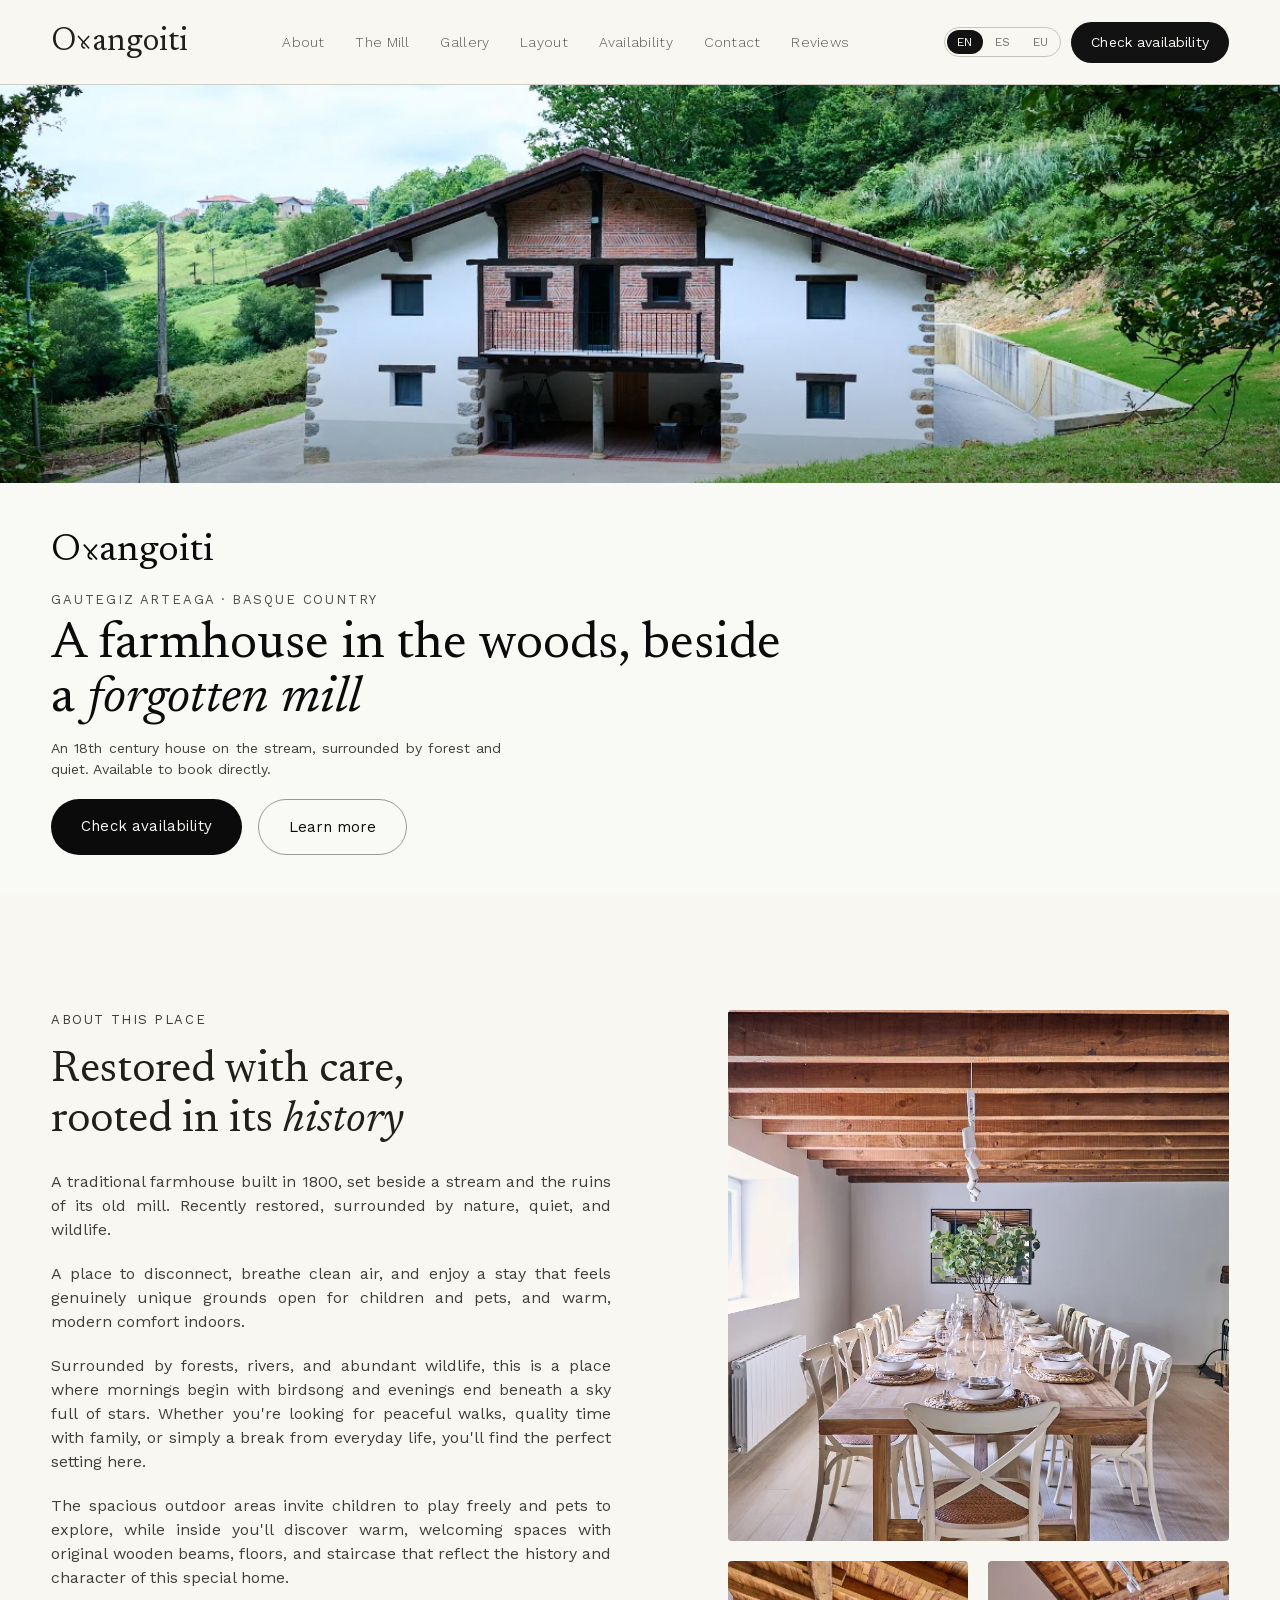
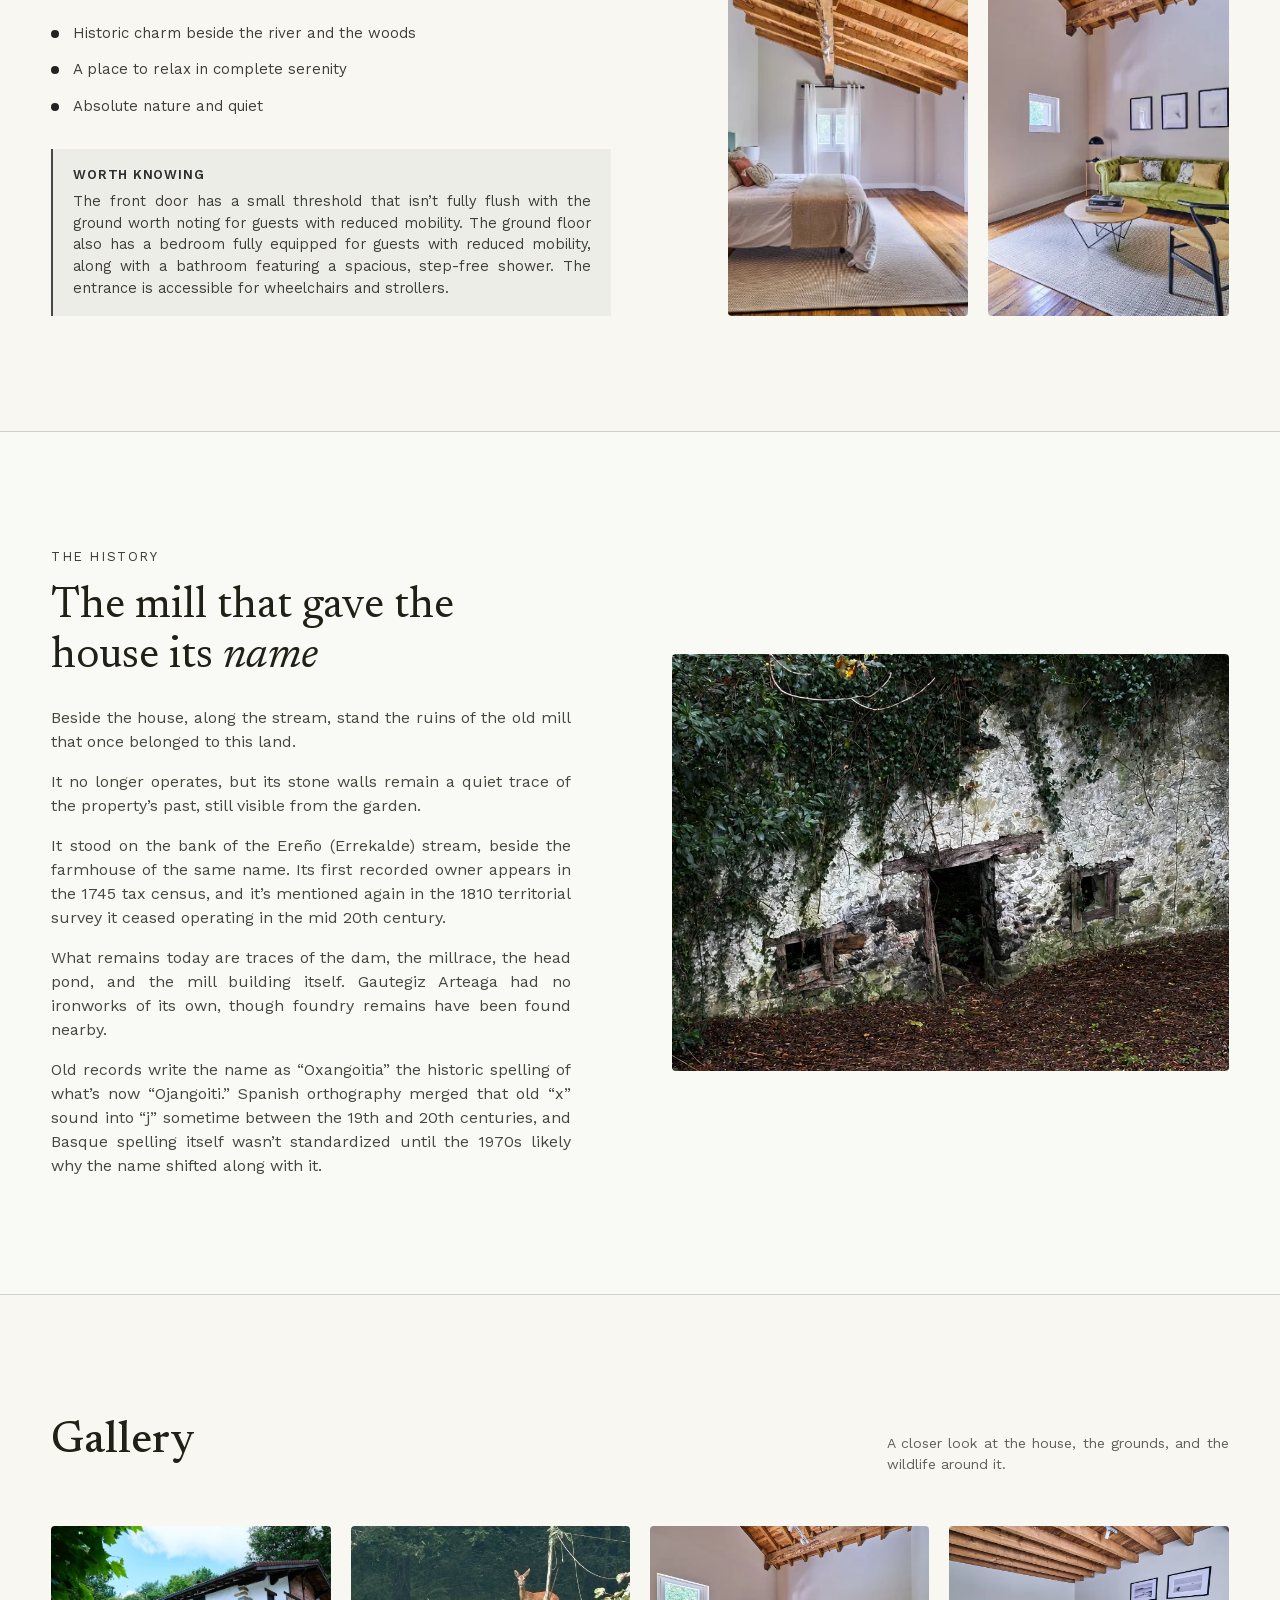
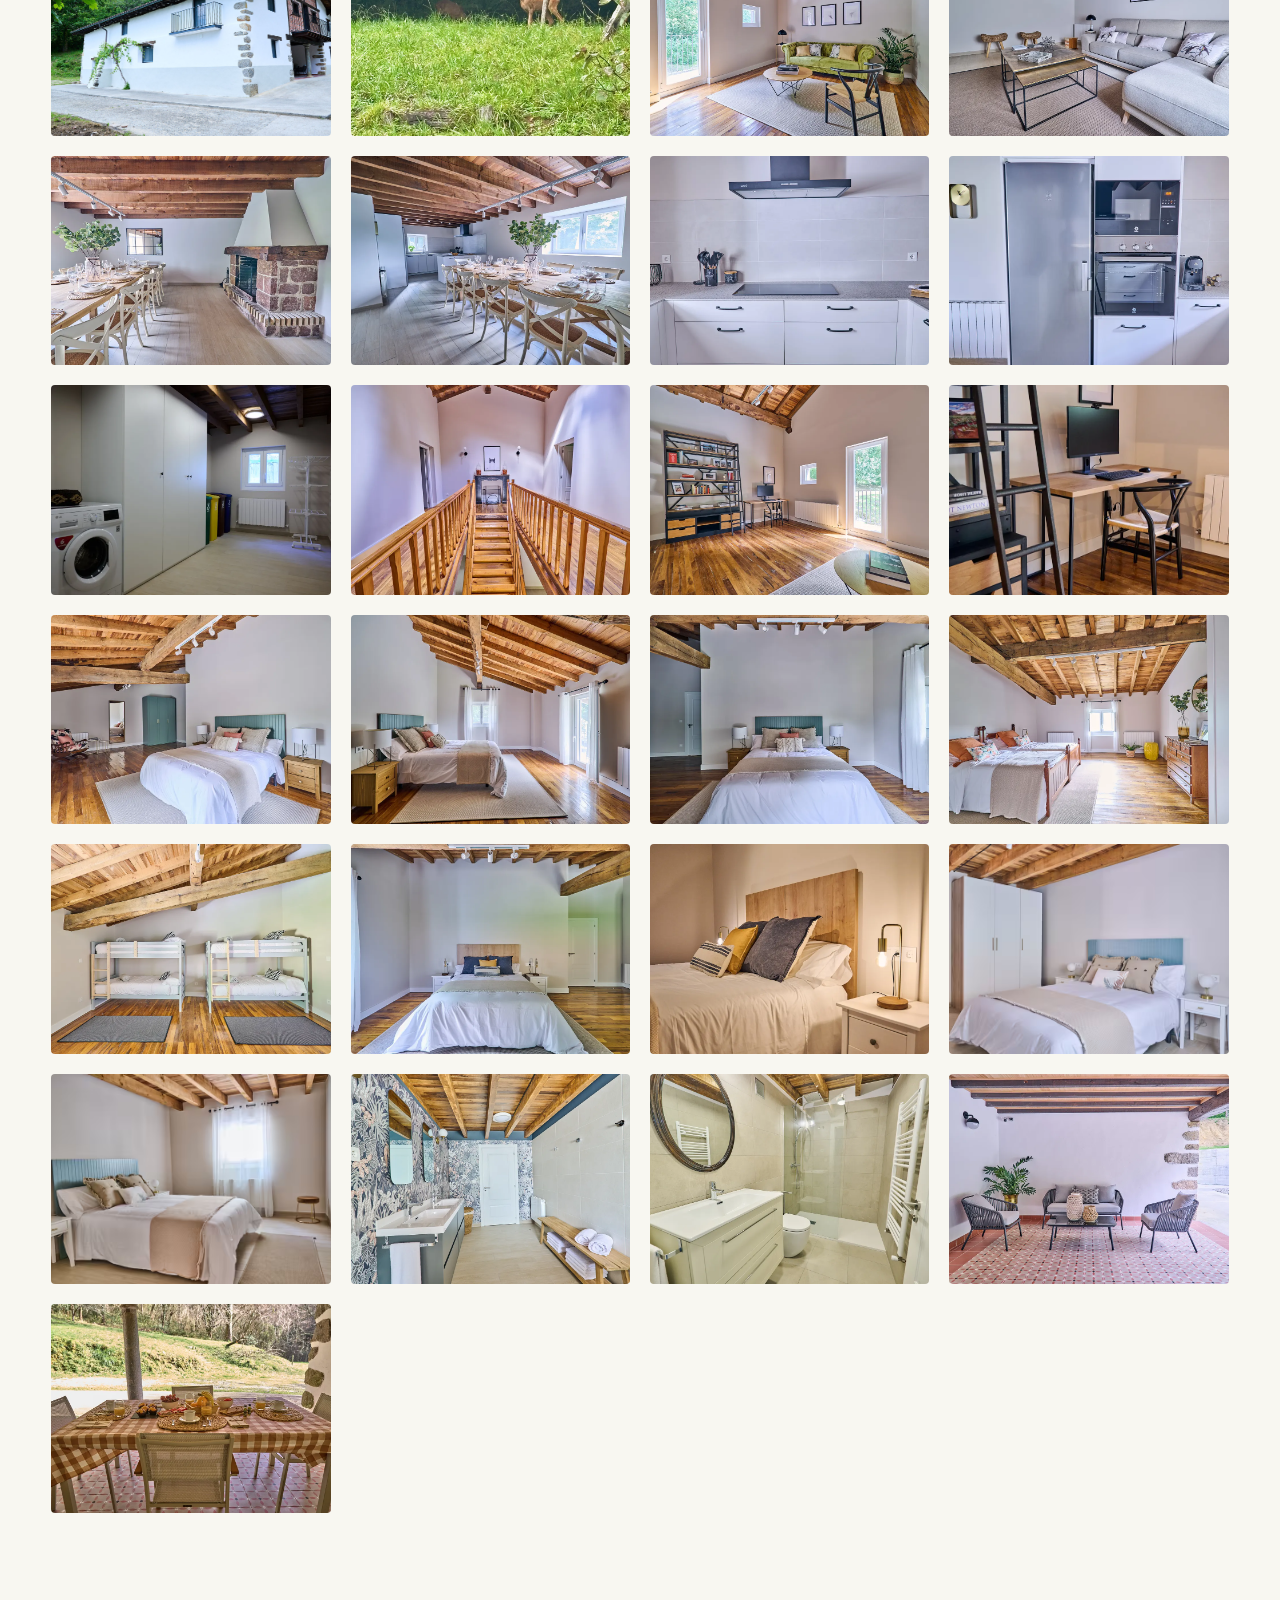
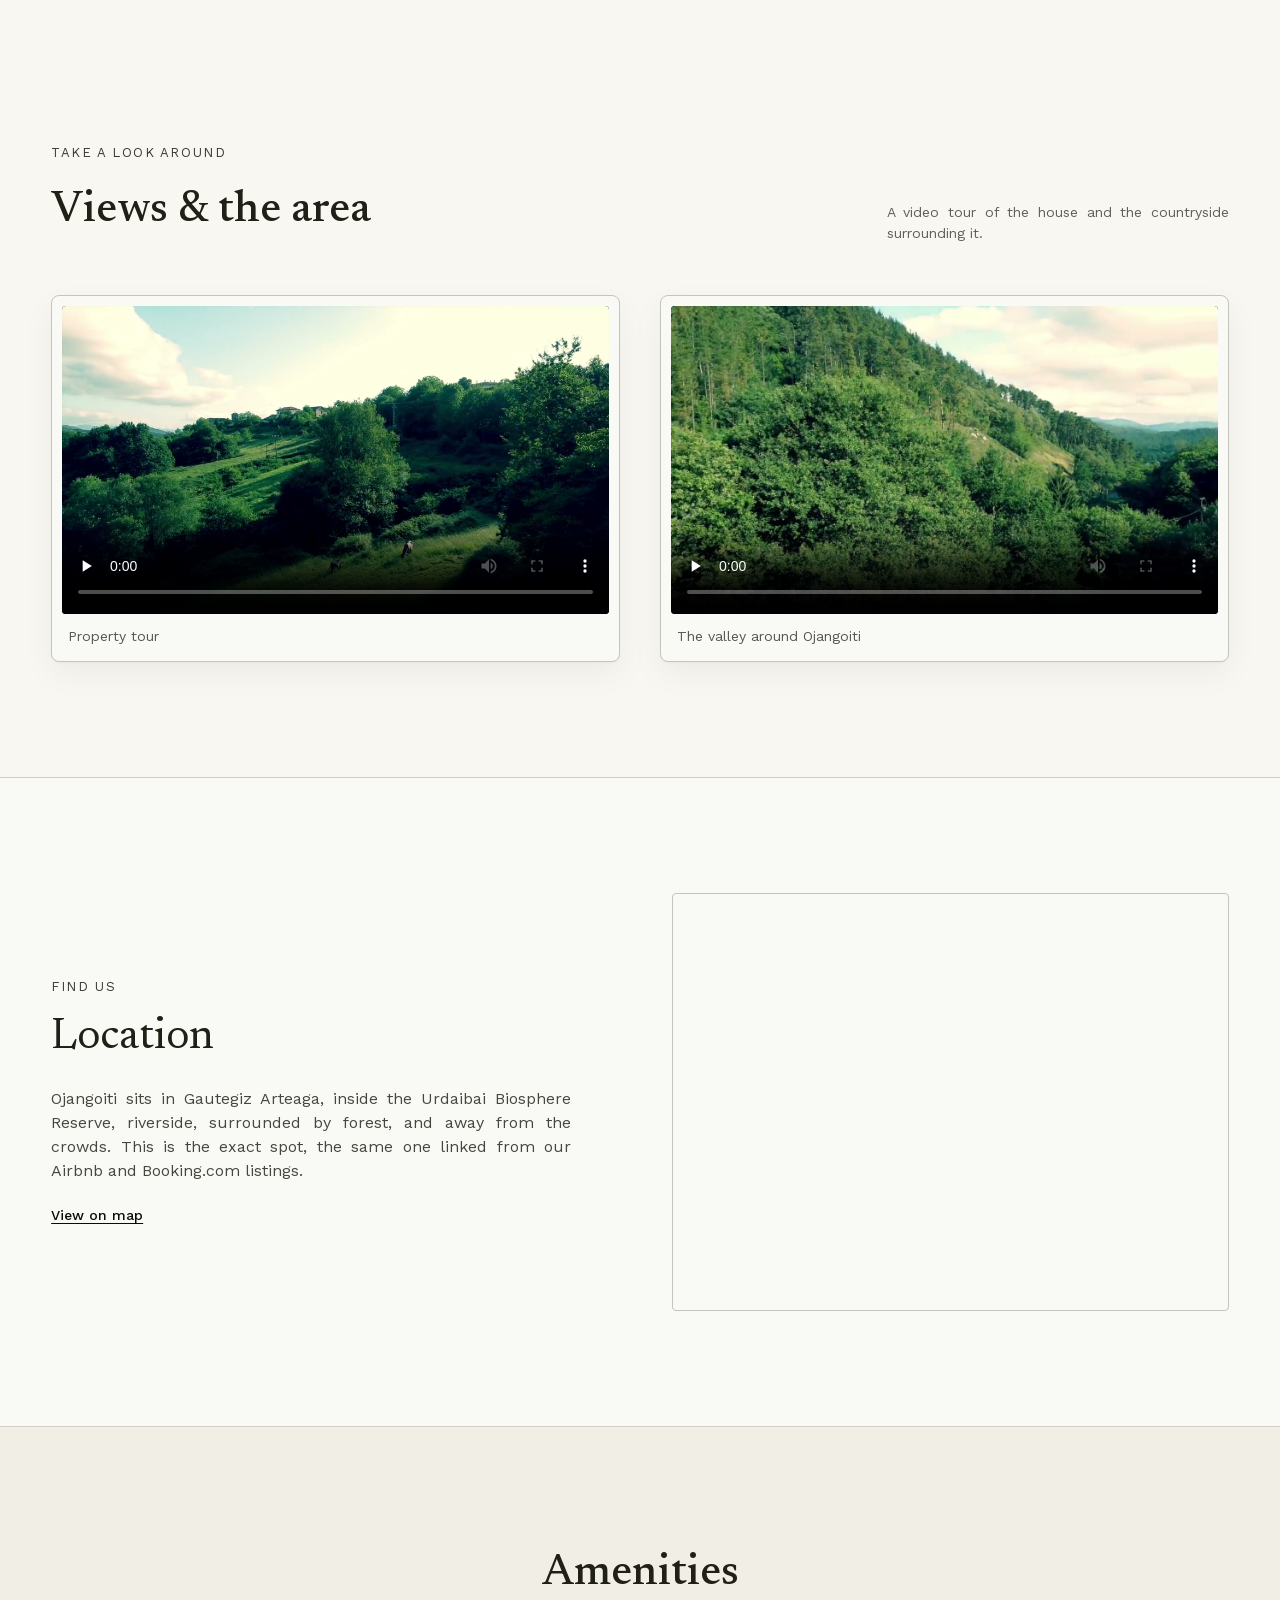
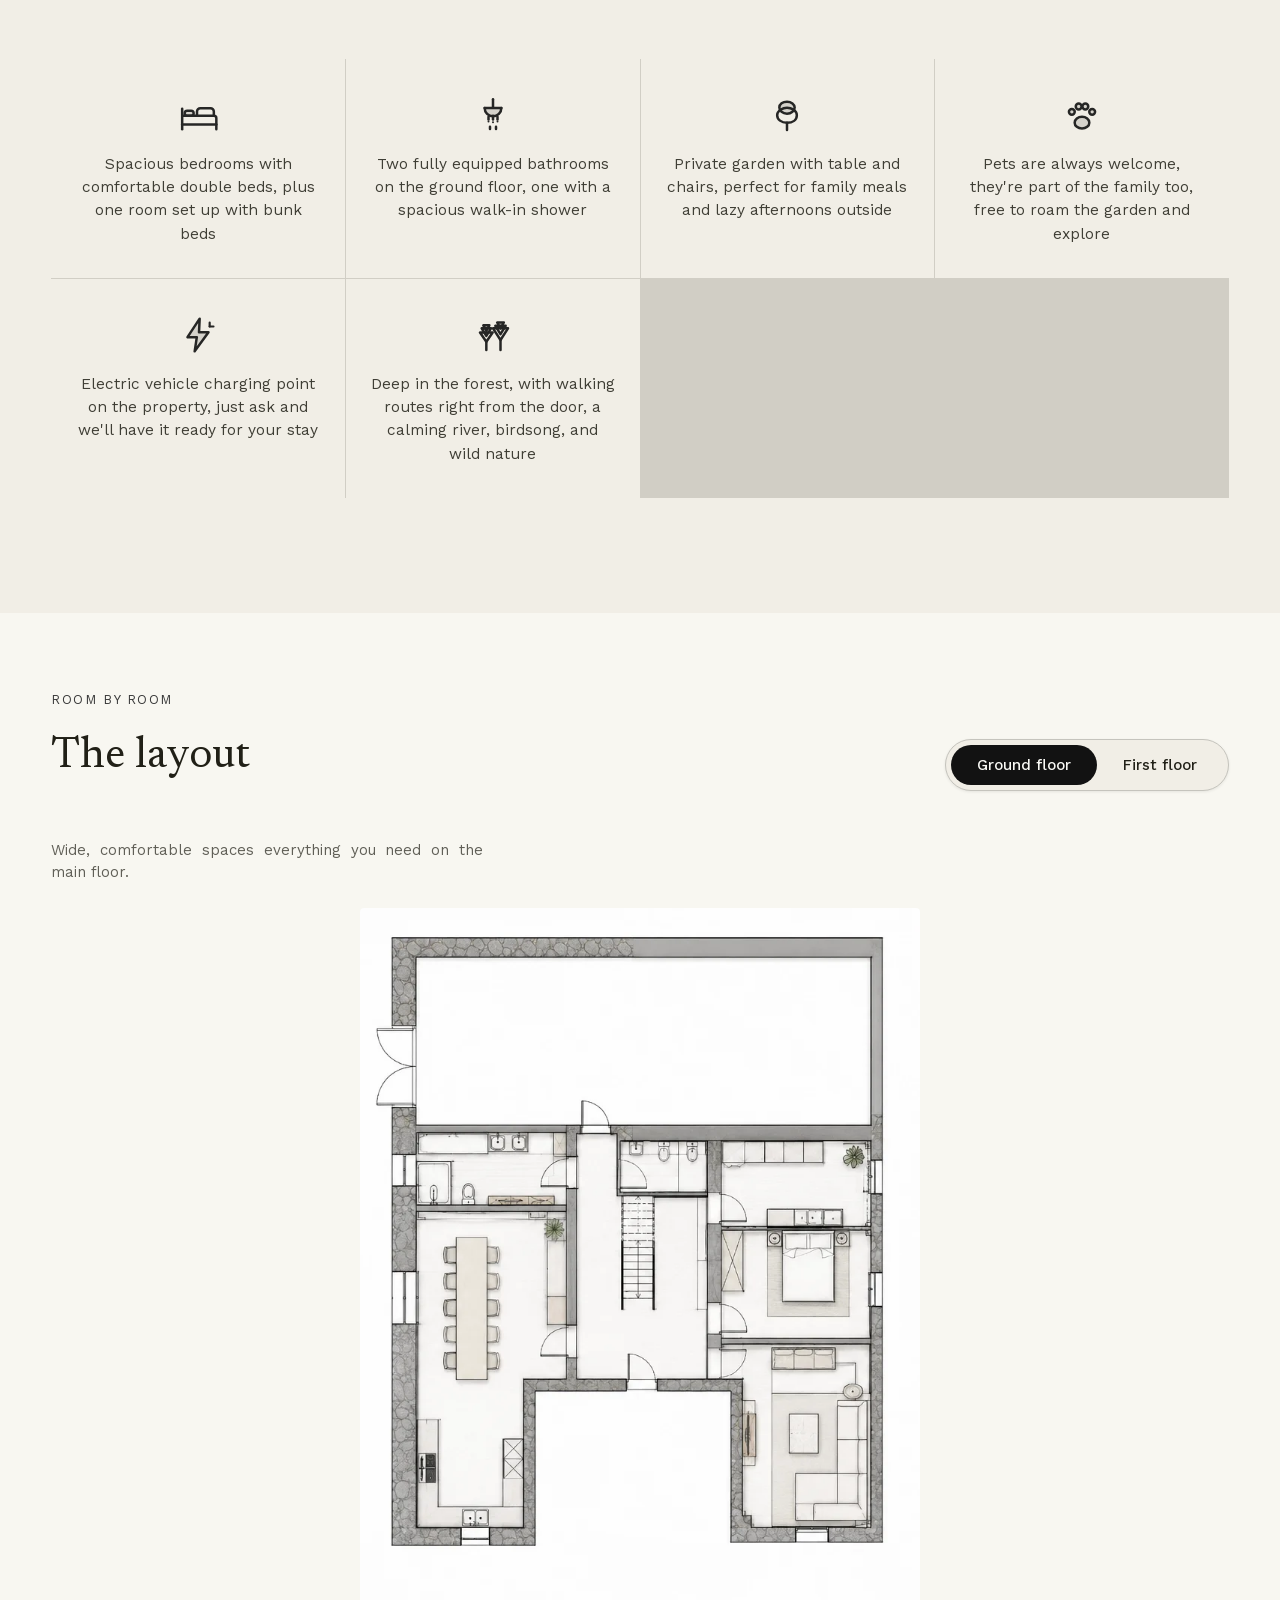
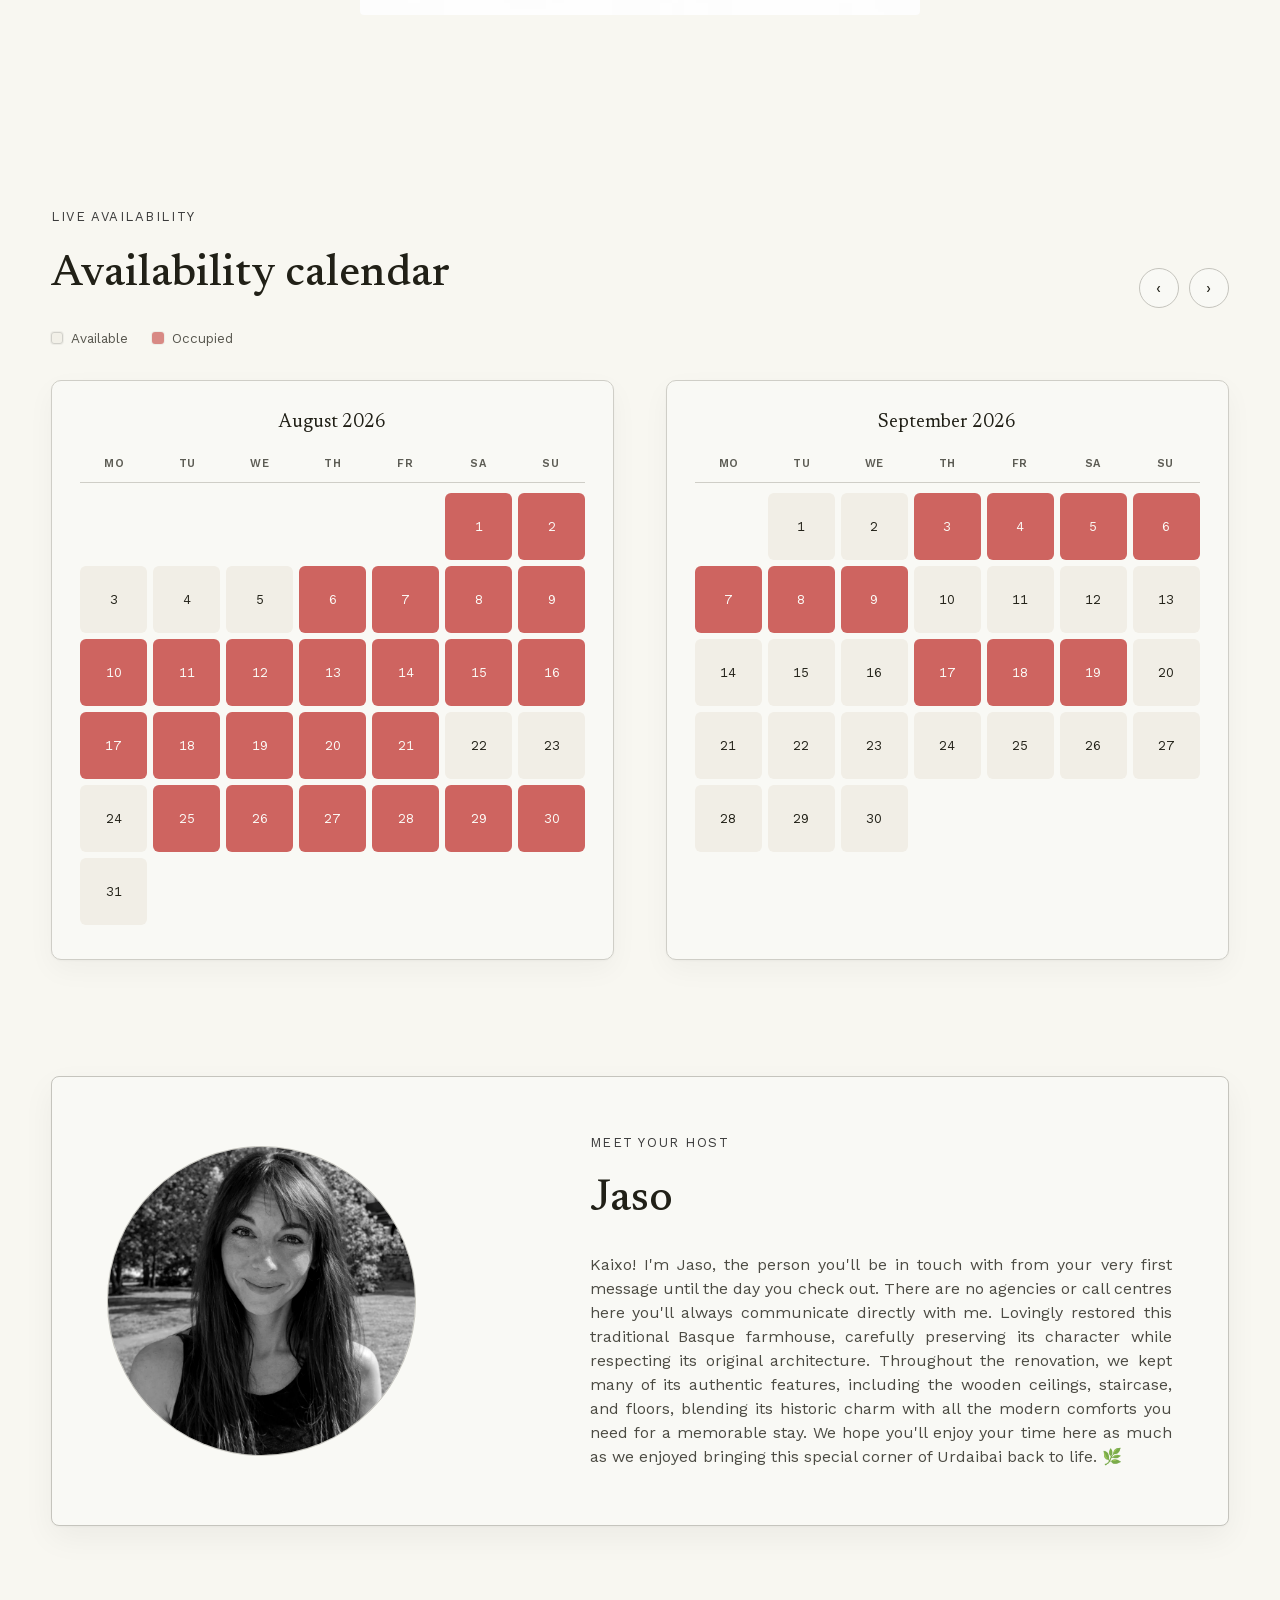
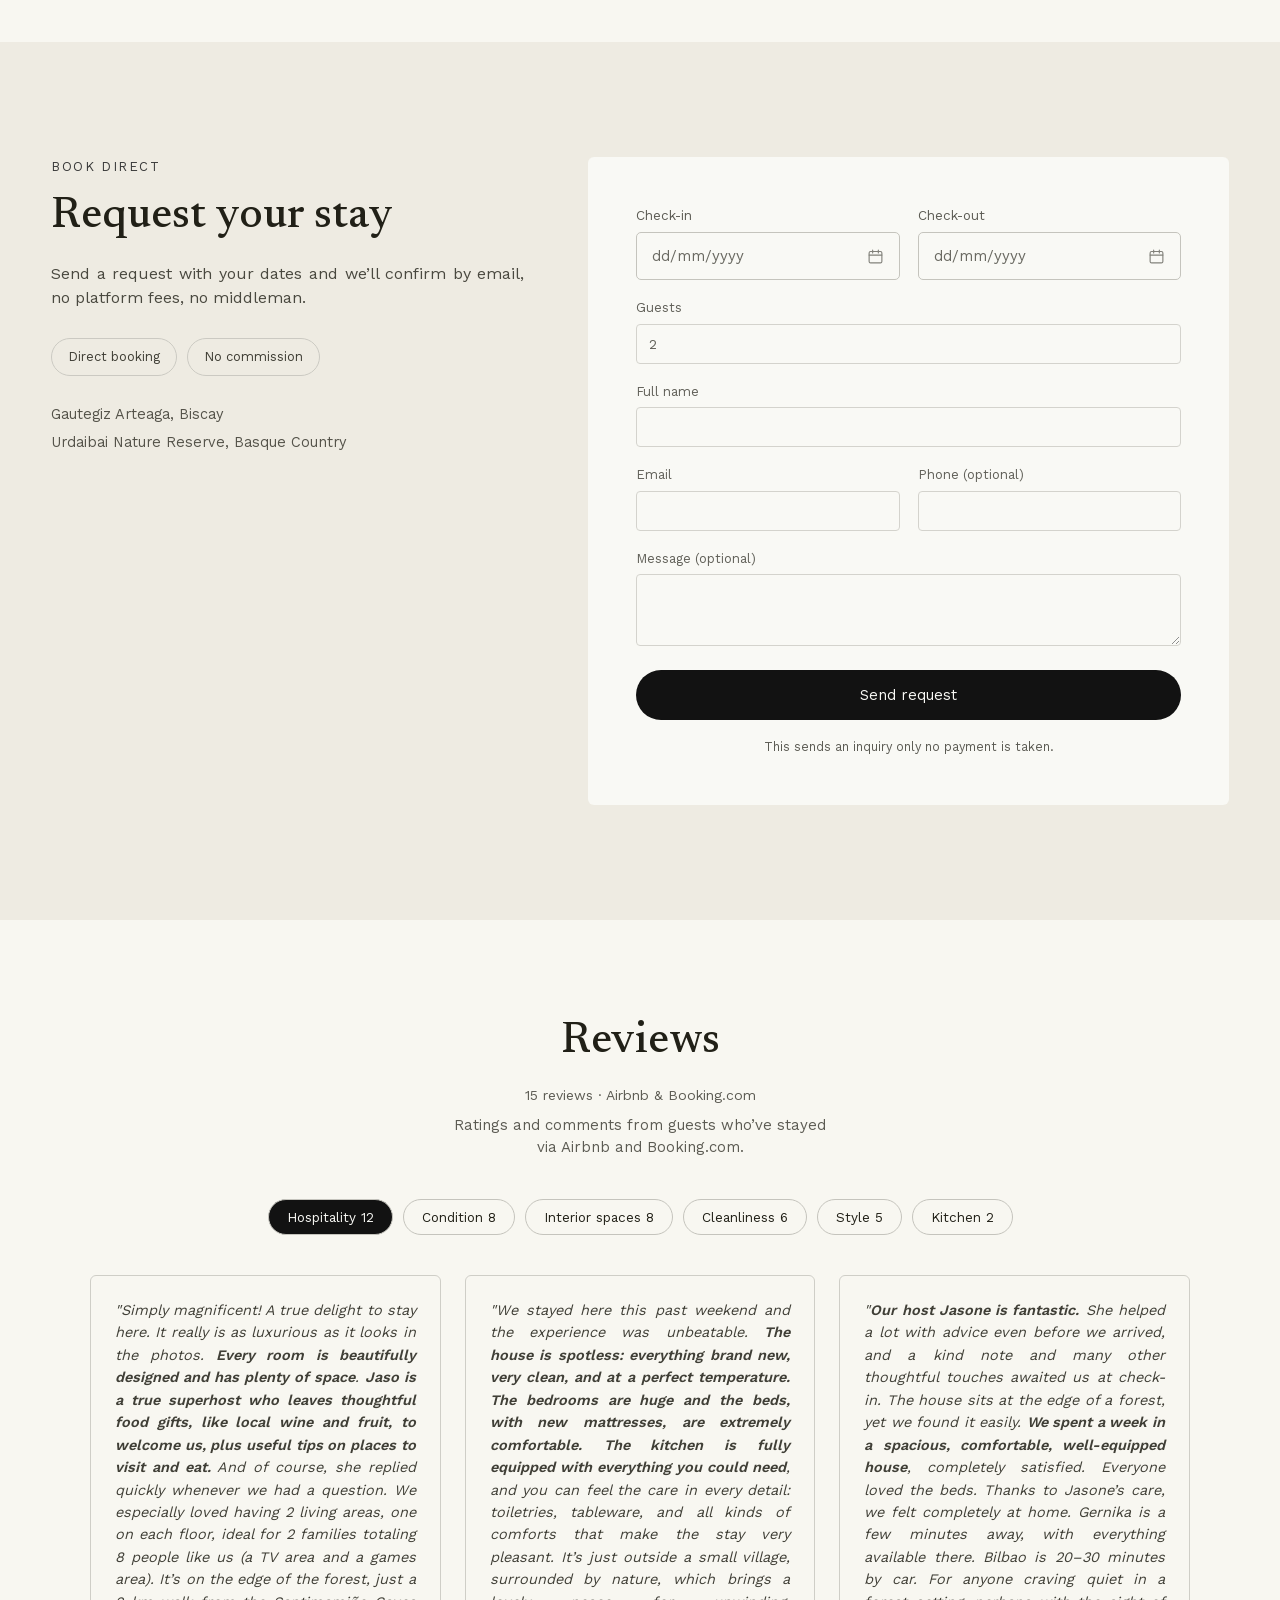
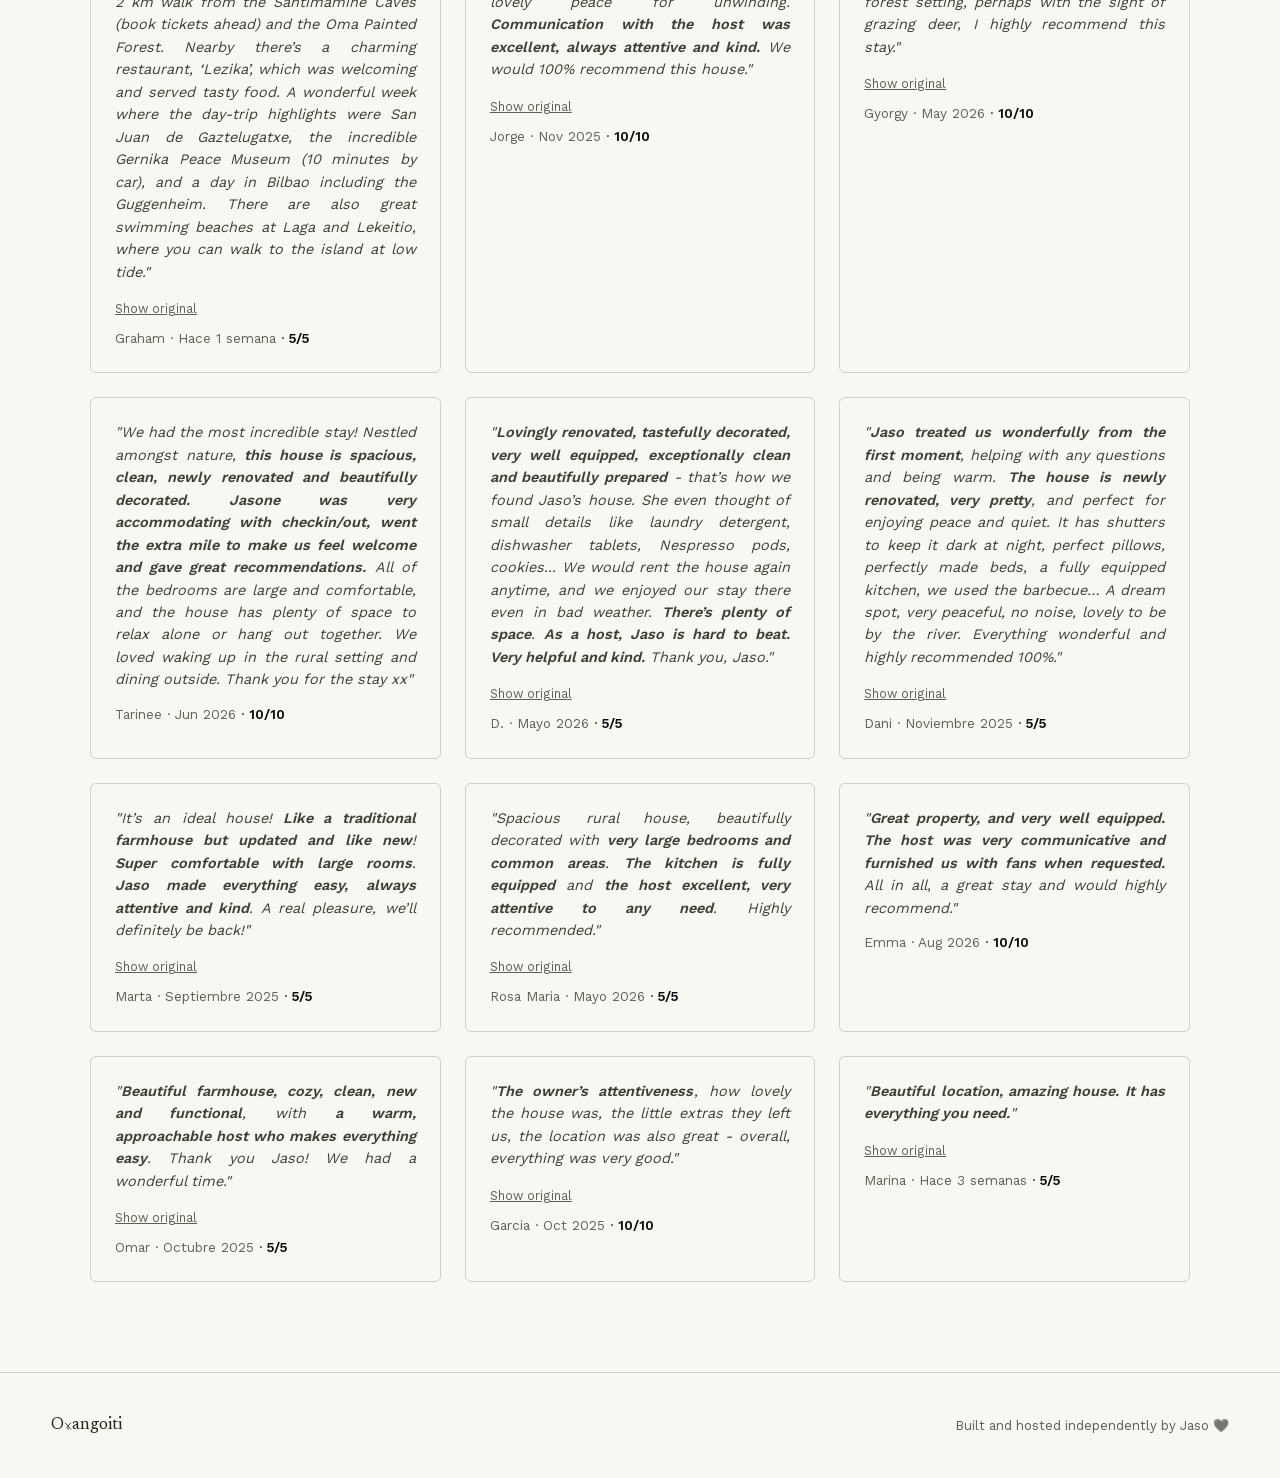
==== commit 88abb0c3: "Sync build: reviews section updates Rebuilds from ojangoiti master (merge of PR #15) - adds the miss" ====
--- a/index.html
+++ b/index.html
@@ -1 +1 @@
-<!DOCTYPE html><html lang="en" class="newsreader_dc10d314-module__Gavziq__variable work_sans_6bac58e5-module__9Zm5_a__variable"><head><meta charSet="utf-8"/><meta name="viewport" content="width=device-width, initial-scale=1"/><link rel="preload" href="/_next/static/media/5f402bd2d8eef81a-s.p.40bho2kviej2o.woff2" as="font" crossorigin="" type="font/woff2"/><link rel="preload" href="/_next/static/media/7ddd198311ba7843-s.p.3kq6k02b2ysv1.woff2" as="font" crossorigin="" type="font/woff2"/><link rel="preload" href="/_next/static/media/9433d1a810498265-s.p.1hij5ex6k3v9q.woff2" as="font" crossorigin="" type="font/woff2"/><link rel="stylesheet" href="/_next/static/chunks/0ugs9_xz4a7ux.css" data-precedence="next"/><link rel="stylesheet" href="/_next/static/chunks/3z4v0o4i_kf9a.css" data-precedence="next"/><link rel="preload" as="script" fetchPriority="low" href="/_next/static/chunks/3ll07n217cgxf.js"/><script src="/_next/static/chunks/33g7_zjejejur.js" async=""></script><script src="/_next/static/chunks/1upe53-127sm4.js" async=""></script><script src="/_next/static/chunks/turbopack-23zfcqqn2vu_1.js" async=""></script><script src="/_next/static/chunks/1d4h-sglyo8ft.js" async=""></script><script src="/_next/static/chunks/14mumt5_n0xhi.js" async=""></script><script src="/_next/static/chunks/3l_x_jkv4yc1i.js" async=""></script><meta name="next-size-adjust" content=""/><title>Ojangoiti — Gautegiz Arteaga, Basque Country</title><meta name="description" content="A restored 18th-century farmhouse beside an old mill in Gautegiz Arteaga, Urdaibai Nature Reserve. Book directly."/><link rel="icon" href="/icon.svg?icon.3hvz3ky474257.svg" sizes="any" type="image/svg+xml"/><script src="/_next/static/chunks/0cz1d0mv5g_q7.js" noModule=""></script></head><body><div hidden=""><!--$--><!--/$--></div><script type="application/ld+json">{"@context":"https://schema.org","@type":"LodgingBusiness","name":"Ojangoiti","alternateName":"Ojangoiti - Refugio junto al río - Urdaibai","description":"A restored 18th-century farmhouse beside an old mill in Gautegiz Arteaga, Urdaibai Nature Reserve. Book directly.","url":"https://ojangoiti.com/","image":"https://ojangoiti.com/images/exterior-side.jpg","address":{"@type":"PostalAddress","streetAddress":"Errekalde 12","addressLocality":"Gautegiz Arteaga","postalCode":"48314","addressRegion":"Bizkaia","addressCountry":"ES"},"geo":{"@type":"GeoCoordinates","latitude":43.3570278,"longitude":-2.6470408},"hasMap":"https://www.google.com/maps/place/Ojangoiti:+Alojamiento+Vacacional/@43.3555118,-2.6475067,589m/data=!3m1!1e3!4m15!1m8!3m7!1s0xd4e3b0dca7108c1:0xe31cb6a54826bedd!2sGautegiz+Arteaga,+Vizcaya!3b1!8m2!3d43.3709216!4d-2.6636066!16zL20vMDg4eHN2!3m5!1s0xd4e3b61c73c2f6f:0xcf478365024c18bd!8m2!3d43.3570278!4d-2.6470408!16s%2Fg%2F11whyq6kkj","petsAllowed":true,"maximumAttendeeCapacity":8,"numberOfRooms":5,"amenityFeature":[{"@type":"LocationFeatureSpecification","name":"Garden","value":true},{"@type":"LocationFeatureSpecification","name":"Riverside location","value":true},{"@type":"LocationFeatureSpecification","name":"EV charging","value":true},{"@type":"LocationFeatureSpecification","name":"Pets allowed","value":true}]}</script><header class="Header-module__hBw1pG__header"><div class="Header-module__hBw1pG__bar"><span style="font-family:var(--font-heading);font-size:32px;display:inline-flex;align-items:center">O<svg viewBox="0 0 60 60" style="width:0.6em;height:0.95em;margin:0 -0.06em;flex-shrink:0" aria-hidden="true"><line x1="14" y1="12" x2="46" y2="48" stroke="currentColor" stroke-width="5" stroke-linecap="round"></line><path d="M46 12 L26 34 A9 9 0 0 0 33 48" fill="none" stroke="currentColor" stroke-width="5" stroke-linecap="round"></path></svg>angoiti</span><nav class="Header-module__hBw1pG__nav"><a href="#about" class="Header-module__hBw1pG__navLink">About</a><a href="#mill" class="Header-module__hBw1pG__navLink">The Mill</a><a href="#gallery" class="Header-module__hBw1pG__navLink">Gallery</a><a href="#layout" class="Header-module__hBw1pG__navLink">Layout</a><a href="#availability" class="Header-module__hBw1pG__navLink">Availability</a><a href="#contact" class="Header-module__hBw1pG__navLink">Contact</a><a href="#reviews" class="Header-module__hBw1pG__navLink">Reviews</a></nav><div class="Header-module__hBw1pG__actions"><div class="Header-module__hBw1pG__langSwitcher" role="group" aria-label="Language"><button class="Header-module__hBw1pG__langButton" aria-pressed="true" data-active="true">EN</button><button class="Header-module__hBw1pG__langButton" aria-pressed="false" data-active="false">ES</button><button class="Header-module__hBw1pG__langButton" aria-pressed="false" data-active="false">EU</button></div><a href="#availability" class="Header-module__hBw1pG__cta">Check availability</a></div></div></header><main><section class="Hero-module__ZARIfG__hero"><div class="Hero-module__ZARIfG__photoWrap"><div style="position:absolute;overflow:hidden;border-radius:0;inset:0;width:100%;height:100%"><img alt="The house among the trees, river-side" loading="lazy" decoding="async" data-nimg="fill" style="position:absolute;height:100%;width:100%;left:0;top:0;right:0;bottom:0;object-fit:cover;color:transparent" src="/images/hero.webp"/></div><div class="Hero-module__ZARIfG__scrim"></div></div><div class="Hero-module__ZARIfG__panel"><div class="Hero-module__ZARIfG__inner"><div class="Hero-module__ZARIfG__logoRow"><span style="font-family:var(--font-heading);font-size:clamp(26px,3vw,38px);color:oklch(0.15 0 0);display:inline-flex;align-items:center">O<svg viewBox="0 0 60 60" style="width:0.6em;height:0.95em;margin:0 -0.06em;flex-shrink:0" aria-hidden="true"><line x1="14" y1="12" x2="46" y2="48" stroke="currentColor" stroke-width="5" stroke-linecap="round"></line><path d="M46 12 L26 34 A9 9 0 0 0 33 48" fill="none" stroke="currentColor" stroke-width="5" stroke-linecap="round"></path></svg>angoiti</span></div><div class="Hero-module__ZARIfG__kicker">Gautegiz Arteaga · Basque Country</div><h1 class="Hero-module__ZARIfG__headline">A farmhouse in the woods, beside a<!-- --> <em>forgotten mill</em></h1><p class="Hero-module__ZARIfG__subtitle">An 18th century house on the stream, surrounded by forest and quiet. Available to book directly.</p><div class="Hero-module__ZARIfG__ctas"><a href="#availability" class="Hero-module__ZARIfG__ctaPrimary">Check availability</a><a href="#about" class="Hero-module__ZARIfG__ctaSecondary">Learn more</a></div></div></div></section><section id="about" class="About-module__vAULUW__section" style="grid-template-columns:minmax(0,1.1fr) minmax(0,0.9fr)"><div><div class="About-module__vAULUW__kicker">About this place</div><h2 class="About-module__vAULUW__heading">Restored with care, rooted in its<!-- --> <em>history</em></h2><p class="About-module__vAULUW__body">A traditional farmhouse built in 1800, set beside a stream and the ruins of its old mill. Recently restored, surrounded by nature, quiet, and wildlife.</p><p class="About-module__vAULUW__body">A place to disconnect, breathe clean air, and enjoy a stay that feels genuinely unique grounds open for children and pets, and warm, modern comfort indoors.</p><p class="About-module__vAULUW__body">Surrounded by forests, rivers, and abundant wildlife, this is a place where mornings begin with birdsong and evenings end beneath a sky full of stars. Whether you&#x27;re looking for peaceful walks, quality time with family, or simply a break from everyday life, you&#x27;ll find the perfect setting here.</p><p class="About-module__vAULUW__bodyLast">The spacious outdoor areas invite children to play freely and pets to explore, while inside you&#x27;ll discover warm, welcoming spaces with original wooden beams, floors, and staircase that reflect the history and character of this special home.</p><div class="About-module__vAULUW__highlights"><div class="About-module__vAULUW__highlight"><div class="About-module__vAULUW__dot"></div><div class="About-module__vAULUW__highlightText">Historic charm beside the river and the woods</div></div><div class="About-module__vAULUW__highlight"><div class="About-module__vAULUW__dot"></div><div class="About-module__vAULUW__highlightText">A place to relax in complete serenity</div></div><div class="About-module__vAULUW__highlight"><div class="About-module__vAULUW__dot"></div><div class="About-module__vAULUW__highlightText">Absolute nature and quiet</div></div></div><div class="About-module__vAULUW__callout"><div class="About-module__vAULUW__calloutLabel">Worth knowing</div><div class="About-module__vAULUW__calloutNote">The front door has a small threshold that isn’t fully flush with the ground worth noting for guests with reduced mobility. The ground floor also has a bedroom fully equipped for guests with reduced mobility, along with a bathroom featuring a spacious, step-free shower. The entrance is accessible for wheelchairs and strollers.</div></div></div><div class="About-module__vAULUW__photos"><div style="position:relative;overflow:hidden;border-radius:4px;width:100%;flex:1.5 1 0%;min-height:0"><img alt="Interior, ground-floor bedroom" loading="lazy" decoding="async" data-nimg="fill" style="position:absolute;height:100%;width:100%;left:0;top:0;right:0;bottom:0;object-fit:cover;color:transparent" src="/images/about-1.webp"/></div><div class="About-module__vAULUW__photoGrid"><div style="position:relative;overflow:hidden;border-radius:4px;width:100%;height:100%"><img alt="Bathroom, walk-in shower" loading="lazy" decoding="async" data-nimg="fill" style="position:absolute;height:100%;width:100%;left:0;top:0;right:0;bottom:0;object-fit:cover;color:transparent" src="/images/about-2.webp"/></div><div style="position:relative;overflow:hidden;border-radius:4px;width:100%;height:100%"><img alt="Garden &amp; grounds" loading="lazy" decoding="async" data-nimg="fill" style="position:absolute;height:100%;width:100%;left:0;top:0;right:0;bottom:0;object-fit:cover;color:transparent" src="/images/about-3.webp"/></div></div></div></section><section id="mill" class="Mill-module__x4HdKG__section"><div class="Mill-module__x4HdKG__inner" style="grid-template-columns:1fr 1fr"><div style="position:relative;overflow:hidden;border-radius:4px;width:100%;aspect-ratio:4/3;order:2"><img alt="Ruins of the old mill by the stream" loading="lazy" decoding="async" data-nimg="fill" style="position:absolute;height:100%;width:100%;left:0;top:0;right:0;bottom:0;object-fit:cover;color:transparent" src="/images/mill.webp"/></div><div><div class="Mill-module__x4HdKG__kicker">The history</div><h2 class="Mill-module__x4HdKG__heading">The mill that gave the house its<!-- --> <em>name</em></h2><p class="Mill-module__x4HdKG__body">Beside the house, along the stream, stand the ruins of the old mill that once belonged to this land.</p><p class="Mill-module__x4HdKG__body">It no longer operates, but its stone walls remain a quiet trace of the property’s past, still visible from the garden.</p><p class="Mill-module__x4HdKG__body">It stood on the bank of the Ereño (Errekalde) stream, beside the farmhouse of the same name. Its first recorded owner appears in the 1745 tax census, and it’s mentioned again in the 1810 territorial survey it ceased operating in the mid 20th century.</p><p class="Mill-module__x4HdKG__body">What remains today are traces of the dam, the millrace, the head pond, and the mill building itself. Gautegiz Arteaga had no ironworks of its own, though foundry remains have been found nearby.</p><p class="Mill-module__x4HdKG__bodyLast">Old records write the name as “Oxangoitia” the historic spelling of what’s now “Ojangoiti.” Spanish orthography merged that old “x” sound into “j” sometime between the 19th and 20th centuries, and Basque spelling itself wasn’t standardized until the 1970s likely why the name shifted along with it.</p></div></div></section><section id="gallery" class="Gallery-module__3QxX8q__section"><div class="Gallery-module__3QxX8q__header"><h2 class="Gallery-module__3QxX8q__heading">Gallery</h2><div class="Gallery-module__3QxX8q__subtitle">A closer look at the house, the grounds, and the wildlife around it.</div></div><div class="Gallery-module__3QxX8q__grid"><div style="position:relative;overflow:hidden;border-radius:4px;width:100%;aspect-ratio:4/3"><img alt="Photo: exterior, house among trees" loading="lazy" decoding="async" data-nimg="fill" style="position:absolute;height:100%;width:100%;left:0;top:0;right:0;bottom:0;object-fit:cover;color:transparent" src="/images/exterior-side.jpg"/></div><div style="position:relative;overflow:hidden;border-radius:4px;width:100%;aspect-ratio:4/3"><img alt="Photo: roe deer in the meadow" loading="lazy" decoding="async" data-nimg="fill" style="position:absolute;height:100%;width:100%;left:0;top:0;right:0;bottom:0;object-fit:cover;color:transparent" src="/images/wildlife-deer.webp"/></div><div style="position:relative;overflow:hidden;border-radius:4px;width:100%;aspect-ratio:4/3"><img alt="Photo: living room, green chesterfield" loading="lazy" decoding="async" data-nimg="fill" style="position:absolute;height:100%;width:100%;left:0;top:0;right:0;bottom:0;object-fit:cover;color:transparent" src="/images/living-room-chesterfield.webp"/></div><div style="position:relative;overflow:hidden;border-radius:4px;width:100%;aspect-ratio:4/3"><img alt="Photo: living room, sectional sofa" loading="lazy" decoding="async" data-nimg="fill" style="position:absolute;height:100%;width:100%;left:0;top:0;right:0;bottom:0;object-fit:cover;color:transparent" src="/images/living-room-sectional.webp"/></div><div style="position:relative;overflow:hidden;border-radius:4px;width:100%;aspect-ratio:4/3"><img alt="Photo: dining room &amp; stone fireplace" loading="lazy" decoding="async" data-nimg="fill" style="position:absolute;height:100%;width:100%;left:0;top:0;right:0;bottom:0;object-fit:cover;color:transparent" src="/images/dining-fireplace.webp"/></div><div style="position:relative;overflow:hidden;border-radius:4px;width:100%;aspect-ratio:4/3"><img alt="Photo: open dining &amp; kitchen, exposed beams" loading="lazy" decoding="async" data-nimg="fill" style="position:absolute;height:100%;width:100%;left:0;top:0;right:0;bottom:0;object-fit:cover;color:transparent" src="/images/kitchen-dining-open.webp"/></div><div style="position:relative;overflow:hidden;border-radius:4px;width:100%;aspect-ratio:4/3"><img alt="Photo: kitchen" loading="lazy" decoding="async" data-nimg="fill" style="position:absolute;height:100%;width:100%;left:0;top:0;right:0;bottom:0;object-fit:cover;color:transparent" src="/images/kitchen.webp"/></div><div style="position:relative;overflow:hidden;border-radius:4px;width:100%;aspect-ratio:4/3"><img alt="Photo: kitchen appliances" loading="lazy" decoding="async" data-nimg="fill" style="position:absolute;height:100%;width:100%;left:0;top:0;right:0;bottom:0;object-fit:cover;color:transparent" src="/images/kitchen-appliances.webp"/></div><div style="position:relative;overflow:hidden;border-radius:4px;width:100%;aspect-ratio:4/3"><img alt="Photo: laundry &amp; utility room" loading="lazy" decoding="async" data-nimg="fill" style="position:absolute;height:100%;width:100%;left:0;top:0;right:0;bottom:0;object-fit:cover;color:transparent" src="/images/laundry-utility.webp"/></div><div style="position:relative;overflow:hidden;border-radius:4px;width:100%;aspect-ratio:4/3"><img alt="Photo: staircase &amp; landing" loading="lazy" decoding="async" data-nimg="fill" style="position:absolute;height:100%;width:100%;left:0;top:0;right:0;bottom:0;object-fit:cover;color:transparent" src="/images/staircase-landing.webp"/></div><div style="position:relative;overflow:hidden;border-radius:4px;width:100%;aspect-ratio:4/3"><img alt="Photo: study, bookshelf &amp; desk" loading="lazy" decoding="async" data-nimg="fill" style="position:absolute;height:100%;width:100%;left:0;top:0;right:0;bottom:0;object-fit:cover;color:transparent" src="/images/office-desk.webp"/></div><div style="position:relative;overflow:hidden;border-radius:4px;width:100%;aspect-ratio:4/3"><img alt="Photo: study desk, detail" loading="lazy" decoding="async" data-nimg="fill" style="position:absolute;height:100%;width:100%;left:0;top:0;right:0;bottom:0;object-fit:cover;color:transparent" src="/images/office-desk-detail.webp"/></div><div style="position:relative;overflow:hidden;border-radius:4px;width:100%;aspect-ratio:4/3"><img alt="Photo: bedroom" loading="lazy" decoding="async" data-nimg="fill" style="position:absolute;height:100%;width:100%;left:0;top:0;right:0;bottom:0;object-fit:cover;color:transparent" src="/images/bedroom-teal.webp"/></div><div style="position:relative;overflow:hidden;border-radius:4px;width:100%;aspect-ratio:4/3"><img alt="Photo: bedroom, vaulted wood ceiling" loading="lazy" decoding="async" data-nimg="fill" style="position:absolute;height:100%;width:100%;left:0;top:0;right:0;bottom:0;object-fit:cover;color:transparent" src="/images/bedroom-vaulted.webp"/></div><div style="position:relative;overflow:hidden;border-radius:4px;width:100%;aspect-ratio:4/3"><img alt="Photo: bedroom, vaulted ceiling, wide view" loading="lazy" decoding="async" data-nimg="fill" style="position:absolute;height:100%;width:100%;left:0;top:0;right:0;bottom:0;object-fit:cover;color:transparent" src="/images/bedroom-vaulted-wide.webp"/></div><div style="position:relative;overflow:hidden;border-radius:4px;width:100%;aspect-ratio:4/3"><img alt="Photo: twin bedroom" loading="lazy" decoding="async" data-nimg="fill" style="position:absolute;height:100%;width:100%;left:0;top:0;right:0;bottom:0;object-fit:cover;color:transparent" src="/images/bedroom-twin.webp"/></div><div style="position:relative;overflow:hidden;border-radius:4px;width:100%;aspect-ratio:4/3"><img alt="Photo: bunk room" loading="lazy" decoding="async" data-nimg="fill" style="position:absolute;height:100%;width:100%;left:0;top:0;right:0;bottom:0;object-fit:cover;color:transparent" src="/images/bedroom-bunks.webp"/></div><div style="position:relative;overflow:hidden;border-radius:4px;width:100%;aspect-ratio:4/3"><img alt="Photo: bedroom, navy &amp; mustard accents" loading="lazy" decoding="async" data-nimg="fill" style="position:absolute;height:100%;width:100%;left:0;top:0;right:0;bottom:0;object-fit:cover;color:transparent" src="/images/bedroom-navy.webp"/></div><div style="position:relative;overflow:hidden;border-radius:4px;width:100%;aspect-ratio:4/3"><img alt="Photo: bedroom, navy &amp; mustard accents, detail" loading="lazy" decoding="async" data-nimg="fill" style="position:absolute;height:100%;width:100%;left:0;top:0;right:0;bottom:0;object-fit:cover;color:transparent" src="/images/bedroom-navy-detail.webp"/></div><div style="position:relative;overflow:hidden;border-radius:4px;width:100%;aspect-ratio:4/3"><img alt="Photo: bedroom, duck-egg blue headboard" loading="lazy" decoding="async" data-nimg="fill" style="position:absolute;height:100%;width:100%;left:0;top:0;right:0;bottom:0;object-fit:cover;color:transparent" src="/images/bedroom-duckegg.avif"/></div><div style="position:relative;overflow:hidden;border-radius:4px;width:100%;aspect-ratio:4/3"><img alt="Photo: bedroom, duck-egg blue headboard, window view" loading="lazy" decoding="async" data-nimg="fill" style="position:absolute;height:100%;width:100%;left:0;top:0;right:0;bottom:0;object-fit:cover;color:transparent" src="/images/bedroom-duckegg-detail.avif"/></div><div style="position:relative;overflow:hidden;border-radius:4px;width:100%;aspect-ratio:4/3"><img alt="Photo: bathroom" loading="lazy" decoding="async" data-nimg="fill" style="position:absolute;height:100%;width:100%;left:0;top:0;right:0;bottom:0;object-fit:cover;color:transparent" src="/images/bathroom-jungle.webp"/></div><div style="position:relative;overflow:hidden;border-radius:4px;width:100%;aspect-ratio:4/3"><img alt="Photo: en-suite bathroom" loading="lazy" decoding="async" data-nimg="fill" style="position:absolute;height:100%;width:100%;left:0;top:0;right:0;bottom:0;object-fit:cover;color:transparent" src="/images/bathroom-ensuite.webp"/></div><div style="position:relative;overflow:hidden;border-radius:4px;width:100%;aspect-ratio:4/3"><img alt="Photo: covered patio" loading="lazy" decoding="async" data-nimg="fill" style="position:absolute;height:100%;width:100%;left:0;top:0;right:0;bottom:0;object-fit:cover;color:transparent" src="/images/patio.webp"/></div><div style="position:relative;overflow:hidden;border-radius:4px;width:100%;aspect-ratio:4/3"><img alt="Photo: breakfast on the covered patio" loading="lazy" decoding="async" data-nimg="fill" style="position:absolute;height:100%;width:100%;left:0;top:0;right:0;bottom:0;object-fit:cover;color:transparent" src="/images/patio-breakfast.webp"/></div></div></section><section id="views" class="Views-module__mkDw1G__section"><div class="Views-module__mkDw1G__header"><div><div class="Views-module__mkDw1G__kicker">Take a look around</div><h2 class="Views-module__mkDw1G__heading">Views &amp; the area</h2></div><div class="Views-module__mkDw1G__subtitle">A video tour of the house and the countryside surrounding it.</div></div><div class="Views-module__mkDw1G__grid"><div class="Views-module__mkDw1G__videoCard"><video class="Views-module__mkDw1G__video" src="/videos/property-tour.mp4" poster="/images/property-tour-poster.jpg" controls="" playsInline="" preload="none"></video><div class="Views-module__mkDw1G__caption">Property tour</div></div><div class="Views-module__mkDw1G__videoCard"><video class="Views-module__mkDw1G__video" src="/videos/views-area.mp4" poster="/images/views-area-poster.jpg" controls="" playsInline="" preload="none"></video><div class="Views-module__mkDw1G__caption">The valley around Ojangoiti</div></div></div></section><section id="location" class="Location-module__56oNJq__section"><div class="Location-module__56oNJq__inner" style="grid-template-columns:1fr 1fr"><div><div class="Location-module__56oNJq__kicker">Find us</div><h2 class="Location-module__56oNJq__heading">Location</h2><p class="Location-module__56oNJq__body">Ojangoiti sits in Gautegiz Arteaga, inside the Urdaibai Biosphere Reserve, riverside, surrounded by forest, and away from the crowds. This is the exact spot, the same one linked from our Airbnb and Booking.com listings.</p><a href="https://www.google.com/maps/place/Ojangoiti:+Alojamiento+Vacacional/@43.3555118,-2.6475067,589m/data=!3m1!1e3!4m15!1m8!3m7!1s0xd4e3b0dca7108c1:0xe31cb6a54826bedd!2sGautegiz+Arteaga,+Vizcaya!3b1!8m2!3d43.3709216!4d-2.6636066!16zL20vMDg4eHN2!3m5!1s0xd4e3b61c73c2f6f:0xcf478365024c18bd!8m2!3d43.3570278!4d-2.6470408!16s%2Fg%2F11whyq6kkj" target="_blank" rel="noopener noreferrer" class="Location-module__56oNJq__directionsLink">View on map</a></div><div class="Location-module__56oNJq__mapFrame"><iframe src="https://www.google.com/maps?q=43.3570278,-2.6470408&amp;z=16&amp;output=embed" title="Location" loading="lazy" referrerPolicy="no-referrer-when-downgrade"></iframe></div></div></section><section id="amenities" class="Amenities-module__9uPmiW__section"><div class="Amenities-module__9uPmiW__inner"><h2 class="Amenities-module__9uPmiW__heading">Amenities</h2><div class="Amenities-module__9uPmiW__grid"><div class="Amenities-module__9uPmiW__card"><div class="Amenities-module__9uPmiW__iconWrap"><svg width="40" height="40" viewBox="0 0 24 24" fill="none" aria-hidden="true"><g fill="none" stroke="currentColor" stroke-width="1.5" stroke-linecap="round" stroke-linejoin="round"><rect x="4" y="9.4" width="5.4" height="3.1" rx="1.55" fill="currentColor" fill-opacity="0.14" stroke="none"></rect><rect x="4" y="9.4" width="5.4" height="3.1" rx="1.55"></rect><path d="M11.4 12.5V9.9a2 2 0 0 1 2-2h6.1a2 2 0 0 1 2 2v2.6"></path><path d="M2.5 8.2v12.3"></path><path d="M2.5 12.5h19a1.5 1.5 0 0 1 1.5 1.5v6.5"></path><path d="M2.5 17.7h20.5"></path></g></svg></div><div class="Amenities-module__9uPmiW__cardText">Spacious bedrooms with comfortable double beds, plus one room set up with bunk beds</div></div><div class="Amenities-module__9uPmiW__card"><div class="Amenities-module__9uPmiW__iconWrap"><svg width="40" height="40" viewBox="0 0 24 24" fill="none" aria-hidden="true"><g fill="none" stroke="currentColor" stroke-width="1.5" stroke-linecap="round" stroke-linejoin="round"><path d="M12 2.6v4.2"></path><path d="M7 7.8h10"></path><path d="M7 7.8a5 5 0 0 0 10 0" fill="currentColor" fill-opacity="0.14"></path><path d="M9.3 13v1.7"></path><path d="M12 12.4v2.3"></path><path d="M14.7 13v1.7"></path><circle cx="9.3" cy="15.9" r="0.6" fill="currentColor" stroke="none"></circle><circle cx="12" cy="16.3" r="0.6" fill="currentColor" stroke="none"></circle><circle cx="14.7" cy="15.9" r="0.6" fill="currentColor" stroke="none"></circle><path d="M10.2 19v1.4"></path><path d="M13.8 19v1.4"></path></g></svg></div><div class="Amenities-module__9uPmiW__cardText">Two fully equipped bathrooms on the ground floor, one with a spacious walk-in shower</div></div><div class="Amenities-module__9uPmiW__card"><div class="Amenities-module__9uPmiW__iconWrap"><svg width="40" height="40" viewBox="0 0 24 24" fill="none" aria-hidden="true"><g fill="none" stroke="currentColor" stroke-width="1.5" stroke-linecap="round" stroke-linejoin="round"><path d="M12 21v-4.4"></path><path d="M12 16.7c-3.4 0-5.9-2-5.9-4.6S9.5 7.6 12 7.6s5.9 1.6 5.9 4.5-2.5 4.6-5.9 4.6Z"></path><path d="M12 11.2c-2.6 0-4.6-1.7-4.6-3.7S9.4 4 12 4s4.6 1.6 4.6 3.5-2 3.7-4.6 3.7Z" fill="currentColor" fill-opacity="0.14"></path></g></svg></div><div class="Amenities-module__9uPmiW__cardText">Private garden with table and chairs, perfect for family meals and lazy afternoons outside</div></div><div class="Amenities-module__9uPmiW__card"><div class="Amenities-module__9uPmiW__iconWrap"><svg width="40" height="40" viewBox="0 0 24 24" fill="none" aria-hidden="true"><g fill="none" stroke="currentColor" stroke-width="1.5" stroke-linecap="round" stroke-linejoin="round"><ellipse cx="12" cy="16.6" rx="4.4" ry="3.5" fill="currentColor" fill-opacity="0.14" stroke="none"></ellipse><ellipse cx="12" cy="16.6" rx="4.4" ry="3.5"></ellipse><circle cx="5.9" cy="10.1" r="1.75" fill="currentColor" fill-opacity="0.14" stroke="none"></circle><circle cx="5.9" cy="10.1" r="1.75"></circle><circle cx="10" cy="6.9" r="1.75" fill="currentColor" fill-opacity="0.14" stroke="none"></circle><circle cx="10" cy="6.9" r="1.75"></circle><circle cx="14" cy="6.9" r="1.75" fill="currentColor" fill-opacity="0.14" stroke="none"></circle><circle cx="14" cy="6.9" r="1.75"></circle><circle cx="18.1" cy="10.1" r="1.75" fill="currentColor" fill-opacity="0.14" stroke="none"></circle><circle cx="18.1" cy="10.1" r="1.75"></circle></g></svg></div><div class="Amenities-module__9uPmiW__cardText">Pets are always welcome, they&#x27;re part of the family too, free to roam the garden and explore</div></div><div class="Amenities-module__9uPmiW__card"><div class="Amenities-module__9uPmiW__iconWrap"><svg width="40" height="40" viewBox="0 0 24 24" fill="none" aria-hidden="true"><g fill="none" stroke="currentColor" stroke-width="1.5" stroke-linecap="round" stroke-linejoin="round"><path d="M13 2.2 5.7 13.3h5.6L10 21.8 18.3 10.4h-5.7L13 2.2Z" fill="currentColor" fill-opacity="0.14" stroke="none"></path><path d="M13 2.2 5.7 13.3h5.6L10 21.8 18.3 10.4h-5.7L13 2.2Z"></path><path d="M19 4.6v2.3" stroke-width="1.3"></path><path d="M21.3 6.9h-2.3" stroke-width="1.3"></path></g></svg></div><div class="Amenities-module__9uPmiW__cardText">Electric vehicle charging point on the property, just ask and we&#x27;ll have it ready for your stay</div></div><div class="Amenities-module__9uPmiW__card"><div class="Amenities-module__9uPmiW__iconWrap"><svg width="40" height="40" viewBox="0 0 24 24" fill="none" aria-hidden="true"><g fill="none" stroke="currentColor" stroke-width="1.5" stroke-linecap="round" stroke-linejoin="round"><path d="M8 21v-5"></path><path d="M8 16 4.2 10.5h7.6L8 16Z"></path><path d="M8 12.5 5.2 8h5.6L8 12.5Z"></path><path d="M8 9.5 6.2 6.2h3.6L8 9.5Z" fill="currentColor" fill-opacity="0.14"></path><path d="M16.5 21v-6"></path><path d="M16.5 15 12 8h9l-4.5 7Z"></path><path d="M16.5 11.5 13.4 6.5h6.2l-3.1 5Z"></path><path d="M16.5 8 14.5 4.5h4L16.5 8Z" fill="currentColor" fill-opacity="0.14"></path></g></svg></div><div class="Amenities-module__9uPmiW__cardText">Deep in the forest, with walking routes right from the door, a calming river, birdsong, and wild nature</div></div></div></div></section><section id="layout" class="Layout-module__YDn9fa__section"><div class="Layout-module__YDn9fa__header"><div><div class="Layout-module__YDn9fa__kicker">Room by room</div><h2 class="Layout-module__YDn9fa__heading">The layout</h2></div><div class="Layout-module__YDn9fa__toggle"><button class="Layout-module__YDn9fa__toggleButton " style="background:var(--color-ink-soft);color:oklch(0.98 0.005 100)">Ground floor</button><button class="Layout-module__YDn9fa__toggleButton Layout-module__YDn9fa__toggleButtonInactive" style="background:transparent;color:inherit">First floor</button></div></div><div class="Layout-module__YDn9fa__fade"><p class="Layout-module__YDn9fa__caption">Wide, comfortable spaces everything you need on the main floor.</p><div class="Layout-module__YDn9fa__imageWrap"><div style="position:relative;overflow:hidden;border-radius:4px;width:100%;height:100%"><img alt="Floor plan: ground floor" loading="lazy" decoding="async" data-nimg="fill" style="position:absolute;height:100%;width:100%;left:0;top:0;right:0;bottom:0;object-fit:contain;color:transparent" src="/images/floorplan-ground.webp"/></div></div></div></section><section id="availability" class="Availability-module__DuJprG__section"><div class="Availability-module__DuJprG__header"><div><div class="Availability-module__DuJprG__kicker">Live availability</div><h2 class="Availability-module__DuJprG__heading">Availability calendar</h2></div><div class="Availability-module__DuJprG__monthNav"><button class="Availability-module__DuJprG__navButton" aria-label="Previous month">‹</button><button class="Availability-module__DuJprG__navButton" aria-label="Next month">›</button></div></div><div class="Availability-module__DuJprG__legend"><div class="Availability-module__DuJprG__legendItem"><span class="Availability-module__DuJprG__legendSwatch" style="background:oklch(0.95 0.012 90);border:1px solid var(--color-border-strong)"></span>Available</div><div class="Availability-module__DuJprG__legendItem"><span class="Availability-module__DuJprG__legendSwatch" style="background:oklch(0.58 0.16 25 / 0.85)"></span>Occupied</div></div><div class="Availability-module__DuJprG__monthsGrid"><div class="Availability-module__DuJprG__monthCard"><div class="Availability-module__DuJprG__monthLabel">August 2026</div><div class="Availability-module__DuJprG__weekdaysRow"><div class="Availability-module__DuJprG__weekdayLabel">Mo</div><div class="Availability-module__DuJprG__weekdayLabel">Tu</div><div class="Availability-module__DuJprG__weekdayLabel">We</div><div class="Availability-module__DuJprG__weekdayLabel">Th</div><div class="Availability-module__DuJprG__weekdayLabel">Fr</div><div class="Availability-module__DuJprG__weekdayLabel">Sa</div><div class="Availability-module__DuJprG__weekdayLabel">Su</div></div><div class="Availability-module__DuJprG__weekRow"><div aria-hidden="true" class="Availability-module__DuJprG__dayCell Availability-module__DuJprG__dayCellEmpty" style="background:transparent;color:transparent;opacity:1"></div><div aria-hidden="true" class="Availability-module__DuJprG__dayCell Availability-module__DuJprG__dayCellEmpty" style="background:transparent;color:transparent;opacity:1"></div><div aria-hidden="true" class="Availability-module__DuJprG__dayCell Availability-module__DuJprG__dayCellEmpty" style="background:transparent;color:transparent;opacity:1"></div><div aria-hidden="true" class="Availability-module__DuJprG__dayCell Availability-module__DuJprG__dayCellEmpty" style="background:transparent;color:transparent;opacity:1"></div><div aria-hidden="true" class="Availability-module__DuJprG__dayCell Availability-module__DuJprG__dayCellEmpty" style="background:transparent;color:transparent;opacity:1"></div><button type="button" disabled="" aria-label="2026-08-01 (unavailable)" class="Availability-module__DuJprG__dayCell" style="background:oklch(0.58 0.16 25 / 0.85);color:oklch(0.99 0.005 100);opacity:1">1</button><button type="button" disabled="" aria-label="2026-08-02 (unavailable)" class="Availability-module__DuJprG__dayCell" style="background:oklch(0.58 0.16 25 / 0.85);color:oklch(0.99 0.005 100);opacity:1">2</button></div><div class="Availability-module__DuJprG__weekRow"><button type="button" aria-label="2026-08-03" class="Availability-module__DuJprG__dayCell Availability-module__DuJprG__dayCellSelectable" style="background:oklch(0.95 0.012 90);color:oklch(0.24 0.015 100);opacity:1">3</button><button type="button" aria-label="2026-08-04" class="Availability-module__DuJprG__dayCell Availability-module__DuJprG__dayCellSelectable" style="background:oklch(0.95 0.012 90);color:oklch(0.24 0.015 100);opacity:1">4</button><button type="button" aria-label="2026-08-05" class="Availability-module__DuJprG__dayCell Availability-module__DuJprG__dayCellSelectable" style="background:oklch(0.95 0.012 90);color:oklch(0.24 0.015 100);opacity:1">5</button><button type="button" disabled="" aria-label="2026-08-06 (unavailable)" class="Availability-module__DuJprG__dayCell" style="background:oklch(0.58 0.16 25 / 0.85);color:oklch(0.99 0.005 100);opacity:1">6</button><button type="button" disabled="" aria-label="2026-08-07 (unavailable)" class="Availability-module__DuJprG__dayCell" style="background:oklch(0.58 0.16 25 / 0.85);color:oklch(0.99 0.005 100);opacity:1">7</button><button type="button" disabled="" aria-label="2026-08-08 (unavailable)" class="Availability-module__DuJprG__dayCell" style="background:oklch(0.58 0.16 25 / 0.85);color:oklch(0.99 0.005 100);opacity:1">8</button><button type="button" disabled="" aria-label="2026-08-09 (unavailable)" class="Availability-module__DuJprG__dayCell" style="background:oklch(0.58 0.16 25 / 0.85);color:oklch(0.99 0.005 100);opacity:1">9</button></div><div class="Availability-module__DuJprG__weekRow"><button type="button" disabled="" aria-label="2026-08-10 (unavailable)" class="Availability-module__DuJprG__dayCell" style="background:oklch(0.58 0.16 25 / 0.85);color:oklch(0.99 0.005 100);opacity:1">10</button><button type="button" disabled="" aria-label="2026-08-11 (unavailable)" class="Availability-module__DuJprG__dayCell" style="background:oklch(0.58 0.16 25 / 0.85);color:oklch(0.99 0.005 100);opacity:1">11</button><button type="button" disabled="" aria-label="2026-08-12 (unavailable)" class="Availability-module__DuJprG__dayCell" style="background:oklch(0.58 0.16 25 / 0.85);color:oklch(0.99 0.005 100);opacity:1">12</button><button type="button" disabled="" aria-label="2026-08-13 (unavailable)" class="Availability-module__DuJprG__dayCell" style="background:oklch(0.58 0.16 25 / 0.85);color:oklch(0.99 0.005 100);opacity:1">13</button><button type="button" disabled="" aria-label="2026-08-14 (unavailable)" class="Availability-module__DuJprG__dayCell" style="background:oklch(0.58 0.16 25 / 0.85);color:oklch(0.99 0.005 100);opacity:1">14</button><button type="button" disabled="" aria-label="2026-08-15 (unavailable)" class="Availability-module__DuJprG__dayCell" style="background:oklch(0.58 0.16 25 / 0.85);color:oklch(0.99 0.005 100);opacity:1">15</button><button type="button" disabled="" aria-label="2026-08-16 (unavailable)" class="Availability-module__DuJprG__dayCell" style="background:oklch(0.58 0.16 25 / 0.85);color:oklch(0.99 0.005 100);opacity:1">16</button></div><div class="Availability-module__DuJprG__weekRow"><button type="button" disabled="" aria-label="2026-08-17 (unavailable)" class="Availability-module__DuJprG__dayCell" style="background:oklch(0.58 0.16 25 / 0.85);color:oklch(0.99 0.005 100);opacity:1">17</button><button type="button" disabled="" aria-label="2026-08-18 (unavailable)" class="Availability-module__DuJprG__dayCell" style="background:oklch(0.58 0.16 25 / 0.85);color:oklch(0.99 0.005 100);opacity:1">18</button><button type="button" disabled="" aria-label="2026-08-19 (unavailable)" class="Availability-module__DuJprG__dayCell" style="background:oklch(0.58 0.16 25 / 0.85);color:oklch(0.99 0.005 100);opacity:1">19</button><button type="button" disabled="" aria-label="2026-08-20 (unavailable)" class="Availability-module__DuJprG__dayCell" style="background:oklch(0.58 0.16 25 / 0.85);color:oklch(0.99 0.005 100);opacity:1">20</button><button type="button" disabled="" aria-label="2026-08-21 (unavailable)" class="Availability-module__DuJprG__dayCell" style="background:oklch(0.58 0.16 25 / 0.85);color:oklch(0.99 0.005 100);opacity:1">21</button><button type="button" aria-label="2026-08-22" class="Availability-module__DuJprG__dayCell Availability-module__DuJprG__dayCellSelectable" style="background:oklch(0.95 0.012 90);color:oklch(0.24 0.015 100);opacity:1">22</button><button type="button" aria-label="2026-08-23" class="Availability-module__DuJprG__dayCell Availability-module__DuJprG__dayCellSelectable" style="background:oklch(0.95 0.012 90);color:oklch(0.24 0.015 100);opacity:1">23</button></div><div class="Availability-module__DuJprG__weekRow"><button type="button" aria-label="2026-08-24" class="Availability-module__DuJprG__dayCell Availability-module__DuJprG__dayCellSelectable" style="background:oklch(0.95 0.012 90);color:oklch(0.24 0.015 100);opacity:1">24</button><button type="button" disabled="" aria-label="2026-08-25 (unavailable)" class="Availability-module__DuJprG__dayCell" style="background:oklch(0.58 0.16 25 / 0.85);color:oklch(0.99 0.005 100);opacity:1">25</button><button type="button" disabled="" aria-label="2026-08-26 (unavailable)" class="Availability-module__DuJprG__dayCell" style="background:oklch(0.58 0.16 25 / 0.85);color:oklch(0.99 0.005 100);opacity:1">26</button><button type="button" disabled="" aria-label="2026-08-27 (unavailable)" class="Availability-module__DuJprG__dayCell" style="background:oklch(0.58 0.16 25 / 0.85);color:oklch(0.99 0.005 100);opacity:1">27</button><button type="button" disabled="" aria-label="2026-08-28 (unavailable)" class="Availability-module__DuJprG__dayCell" style="background:oklch(0.58 0.16 25 / 0.85);color:oklch(0.99 0.005 100);opacity:1">28</button><button type="button" disabled="" aria-label="2026-08-29 (unavailable)" class="Availability-module__DuJprG__dayCell" style="background:oklch(0.58 0.16 25 / 0.85);color:oklch(0.99 0.005 100);opacity:1">29</button><button type="button" disabled="" aria-label="2026-08-30 (unavailable)" class="Availability-module__DuJprG__dayCell" style="background:oklch(0.58 0.16 25 / 0.85);color:oklch(0.99 0.005 100);opacity:1">30</button></div><div class="Availability-module__DuJprG__weekRow"><button type="button" aria-label="2026-08-31" class="Availability-module__DuJprG__dayCell Availability-module__DuJprG__dayCellSelectable" style="background:oklch(0.95 0.012 90);color:oklch(0.24 0.015 100);opacity:1">31</button><div aria-hidden="true" class="Availability-module__DuJprG__dayCell Availability-module__DuJprG__dayCellEmpty" style="background:transparent;color:transparent;opacity:1"></div><div aria-hidden="true" class="Availability-module__DuJprG__dayCell Availability-module__DuJprG__dayCellEmpty" style="background:transparent;color:transparent;opacity:1"></div><div aria-hidden="true" class="Availability-module__DuJprG__dayCell Availability-module__DuJprG__dayCellEmpty" style="background:transparent;color:transparent;opacity:1"></div><div aria-hidden="true" class="Availability-module__DuJprG__dayCell Availability-module__DuJprG__dayCellEmpty" style="background:transparent;color:transparent;opacity:1"></div><div aria-hidden="true" class="Availability-module__DuJprG__dayCell Availability-module__DuJprG__dayCellEmpty" style="background:transparent;color:transparent;opacity:1"></div><div aria-hidden="true" class="Availability-module__DuJprG__dayCell Availability-module__DuJprG__dayCellEmpty" style="background:transparent;color:transparent;opacity:1"></div></div></div><div class="Availability-module__DuJprG__monthCard"><div class="Availability-module__DuJprG__monthLabel">September 2026</div><div class="Availability-module__DuJprG__weekdaysRow"><div class="Availability-module__DuJprG__weekdayLabel">Mo</div><div class="Availability-module__DuJprG__weekdayLabel">Tu</div><div class="Availability-module__DuJprG__weekdayLabel">We</div><div class="Availability-module__DuJprG__weekdayLabel">Th</div><div class="Availability-module__DuJprG__weekdayLabel">Fr</div><div class="Availability-module__DuJprG__weekdayLabel">Sa</div><div class="Availability-module__DuJprG__weekdayLabel">Su</div></div><div class="Availability-module__DuJprG__weekRow"><div aria-hidden="true" class="Availability-module__DuJprG__dayCell Availability-module__DuJprG__dayCellEmpty" style="background:transparent;color:transparent;opacity:1"></div><button type="button" aria-label="2026-09-01" class="Availability-module__DuJprG__dayCell Availability-module__DuJprG__dayCellSelectable" style="background:oklch(0.95 0.012 90);color:oklch(0.24 0.015 100);opacity:1">1</button><button type="button" aria-label="2026-09-02" class="Availability-module__DuJprG__dayCell Availability-module__DuJprG__dayCellSelectable" style="background:oklch(0.95 0.012 90);color:oklch(0.24 0.015 100);opacity:1">2</button><button type="button" disabled="" aria-label="2026-09-03 (unavailable)" class="Availability-module__DuJprG__dayCell" style="background:oklch(0.58 0.16 25 / 0.85);color:oklch(0.99 0.005 100);opacity:1">3</button><button type="button" disabled="" aria-label="2026-09-04 (unavailable)" class="Availability-module__DuJprG__dayCell" style="background:oklch(0.58 0.16 25 / 0.85);color:oklch(0.99 0.005 100);opacity:1">4</button><button type="button" disabled="" aria-label="2026-09-05 (unavailable)" class="Availability-module__DuJprG__dayCell" style="background:oklch(0.58 0.16 25 / 0.85);color:oklch(0.99 0.005 100);opacity:1">5</button><button type="button" disabled="" aria-label="2026-09-06 (unavailable)" class="Availability-module__DuJprG__dayCell" style="background:oklch(0.58 0.16 25 / 0.85);color:oklch(0.99 0.005 100);opacity:1">6</button></div><div class="Availability-module__DuJprG__weekRow"><button type="button" disabled="" aria-label="2026-09-07 (unavailable)" class="Availability-module__DuJprG__dayCell" style="background:oklch(0.58 0.16 25 / 0.85);color:oklch(0.99 0.005 100);opacity:1">7</button><button type="button" disabled="" aria-label="2026-09-08 (unavailable)" class="Availability-module__DuJprG__dayCell" style="background:oklch(0.58 0.16 25 / 0.85);color:oklch(0.99 0.005 100);opacity:1">8</button><button type="button" disabled="" aria-label="2026-09-09 (unavailable)" class="Availability-module__DuJprG__dayCell" style="background:oklch(0.58 0.16 25 / 0.85);color:oklch(0.99 0.005 100);opacity:1">9</button><button type="button" aria-label="2026-09-10" class="Availability-module__DuJprG__dayCell Availability-module__DuJprG__dayCellSelectable" style="background:oklch(0.95 0.012 90);color:oklch(0.24 0.015 100);opacity:1">10</button><button type="button" aria-label="2026-09-11" class="Availability-module__DuJprG__dayCell Availability-module__DuJprG__dayCellSelectable" style="background:oklch(0.95 0.012 90);color:oklch(0.24 0.015 100);opacity:1">11</button><button type="button" aria-label="2026-09-12" class="Availability-module__DuJprG__dayCell Availability-module__DuJprG__dayCellSelectable" style="background:oklch(0.95 0.012 90);color:oklch(0.24 0.015 100);opacity:1">12</button><button type="button" aria-label="2026-09-13" class="Availability-module__DuJprG__dayCell Availability-module__DuJprG__dayCellSelectable" style="background:oklch(0.95 0.012 90);color:oklch(0.24 0.015 100);opacity:1">13</button></div><div class="Availability-module__DuJprG__weekRow"><button type="button" aria-label="2026-09-14" class="Availability-module__DuJprG__dayCell Availability-module__DuJprG__dayCellSelectable" style="background:oklch(0.95 0.012 90);color:oklch(0.24 0.015 100);opacity:1">14</button><button type="button" aria-label="2026-09-15" class="Availability-module__DuJprG__dayCell Availability-module__DuJprG__dayCellSelectable" style="background:oklch(0.95 0.012 90);color:oklch(0.24 0.015 100);opacity:1">15</button><button type="button" aria-label="2026-09-16" class="Availability-module__DuJprG__dayCell Availability-module__DuJprG__dayCellSelectable" style="background:oklch(0.95 0.012 90);color:oklch(0.24 0.015 100);opacity:1">16</button><button type="button" disabled="" aria-label="2026-09-17 (unavailable)" class="Availability-module__DuJprG__dayCell" style="background:oklch(0.58 0.16 25 / 0.85);color:oklch(0.99 0.005 100);opacity:1">17</button><button type="button" disabled="" aria-label="2026-09-18 (unavailable)" class="Availability-module__DuJprG__dayCell" style="background:oklch(0.58 0.16 25 / 0.85);color:oklch(0.99 0.005 100);opacity:1">18</button><button type="button" disabled="" aria-label="2026-09-19 (unavailable)" class="Availability-module__DuJprG__dayCell" style="background:oklch(0.58 0.16 25 / 0.85);color:oklch(0.99 0.005 100);opacity:1">19</button><button type="button" aria-label="2026-09-20" class="Availability-module__DuJprG__dayCell Availability-module__DuJprG__dayCellSelectable" style="background:oklch(0.95 0.012 90);color:oklch(0.24 0.015 100);opacity:1">20</button></div><div class="Availability-module__DuJprG__weekRow"><button type="button" aria-label="2026-09-21" class="Availability-module__DuJprG__dayCell Availability-module__DuJprG__dayCellSelectable" style="background:oklch(0.95 0.012 90);color:oklch(0.24 0.015 100);opacity:1">21</button><button type="button" aria-label="2026-09-22" class="Availability-module__DuJprG__dayCell Availability-module__DuJprG__dayCellSelectable" style="background:oklch(0.95 0.012 90);color:oklch(0.24 0.015 100);opacity:1">22</button><button type="button" aria-label="2026-09-23" class="Availability-module__DuJprG__dayCell Availability-module__DuJprG__dayCellSelectable" style="background:oklch(0.95 0.012 90);color:oklch(0.24 0.015 100);opacity:1">23</button><button type="button" aria-label="2026-09-24" class="Availability-module__DuJprG__dayCell Availability-module__DuJprG__dayCellSelectable" style="background:oklch(0.95 0.012 90);color:oklch(0.24 0.015 100);opacity:1">24</button><button type="button" aria-label="2026-09-25" class="Availability-module__DuJprG__dayCell Availability-module__DuJprG__dayCellSelectable" style="background:oklch(0.95 0.012 90);color:oklch(0.24 0.015 100);opacity:1">25</button><button type="button" aria-label="2026-09-26" class="Availability-module__DuJprG__dayCell Availability-module__DuJprG__dayCellSelectable" style="background:oklch(0.95 0.012 90);color:oklch(0.24 0.015 100);opacity:1">26</button><button type="button" aria-label="2026-09-27" class="Availability-module__DuJprG__dayCell Availability-module__DuJprG__dayCellSelectable" style="background:oklch(0.95 0.012 90);color:oklch(0.24 0.015 100);opacity:1">27</button></div><div class="Availability-module__DuJprG__weekRow"><button type="button" aria-label="2026-09-28" class="Availability-module__DuJprG__dayCell Availability-module__DuJprG__dayCellSelectable" style="background:oklch(0.95 0.012 90);color:oklch(0.24 0.015 100);opacity:1">28</button><button type="button" aria-label="2026-09-29" class="Availability-module__DuJprG__dayCell Availability-module__DuJprG__dayCellSelectable" style="background:oklch(0.95 0.012 90);color:oklch(0.24 0.015 100);opacity:1">29</button><button type="button" aria-label="2026-09-30" class="Availability-module__DuJprG__dayCell Availability-module__DuJprG__dayCellSelectable" style="background:oklch(0.95 0.012 90);color:oklch(0.24 0.015 100);opacity:1">30</button><div aria-hidden="true" class="Availability-module__DuJprG__dayCell Availability-module__DuJprG__dayCellEmpty" style="background:transparent;color:transparent;opacity:1"></div><div aria-hidden="true" class="Availability-module__DuJprG__dayCell Availability-module__DuJprG__dayCellEmpty" style="background:transparent;color:transparent;opacity:1"></div><div aria-hidden="true" class="Availability-module__DuJprG__dayCell Availability-module__DuJprG__dayCellEmpty" style="background:transparent;color:transparent;opacity:1"></div><div aria-hidden="true" class="Availability-module__DuJprG__dayCell Availability-module__DuJprG__dayCellEmpty" style="background:transparent;color:transparent;opacity:1"></div></div><div class="Availability-module__DuJprG__weekRow"><div aria-hidden="true" class="Availability-module__DuJprG__dayCell Availability-module__DuJprG__dayCellEmpty" style="background:transparent;color:transparent;opacity:1"></div><div aria-hidden="true" class="Availability-module__DuJprG__dayCell Availability-module__DuJprG__dayCellEmpty" style="background:transparent;color:transparent;opacity:1"></div><div aria-hidden="true" class="Availability-module__DuJprG__dayCell Availability-module__DuJprG__dayCellEmpty" style="background:transparent;color:transparent;opacity:1"></div><div aria-hidden="true" class="Availability-module__DuJprG__dayCell Availability-module__DuJprG__dayCellEmpty" style="background:transparent;color:transparent;opacity:1"></div><div aria-hidden="true" class="Availability-module__DuJprG__dayCell Availability-module__DuJprG__dayCellEmpty" style="background:transparent;color:transparent;opacity:1"></div><div aria-hidden="true" class="Availability-module__DuJprG__dayCell Availability-module__DuJprG__dayCellEmpty" style="background:transparent;color:transparent;opacity:1"></div><div aria-hidden="true" class="Availability-module__DuJprG__dayCell Availability-module__DuJprG__dayCellEmpty" style="background:transparent;color:transparent;opacity:1"></div></div></div></div></section><section id="host" class="Host-module__aKxL0q__section"><div class="Host-module__aKxL0q__card" style="grid-template-columns:minmax(0,0.85fr) minmax(0,1.15fr)"><div style="position:relative;overflow:hidden;border-radius:50%;width:clamp(220px, 24vw, 320px);height:clamp(220px, 24vw, 320px);box-shadow:0 0 0 1px var(--color-border-strong)"><img alt="Jaso, your host" loading="lazy" decoding="async" data-nimg="fill" style="position:absolute;height:100%;width:100%;left:0;top:0;right:0;bottom:0;object-fit:cover;object-position:15% 5%;color:transparent;filter:grayscale(1) contrast(1.05);border-radius:50%;transform:scale(1.1)" src="/images/host.webp"/></div><div><div class="Host-module__aKxL0q__kicker">Meet your host</div><h2 class="Host-module__aKxL0q__heading">Jaso</h2><p class="Host-module__aKxL0q__bio">Kaixo! I&#x27;m Jaso, the person you&#x27;ll be in touch with from your very first message until the day you check out. There are no agencies or call centres here you&#x27;ll always communicate directly with me. Lovingly restored this traditional Basque farmhouse, carefully preserving its character while respecting its original architecture. Throughout the renovation, we kept many of its authentic features, including the wooden ceilings, staircase, and floors, blending its historic charm with all the modern comforts you need for a memorable stay. We hope you&#x27;ll enjoy your time here as much as we enjoyed bringing this special corner of Urdaibai back to life. 🌿</p></div></div></section><section id="contact" class="Booking-module__5vOxOq__section"><div class="Booking-module__5vOxOq__inner" style="grid-template-columns:minmax(0,0.85fr) minmax(0,1.15fr)"><div><div class="Booking-module__5vOxOq__kicker">Book direct</div><h2 class="Booking-module__5vOxOq__heading">Request your stay</h2><p class="Booking-module__5vOxOq__body">Send a request with your dates and we’ll confirm by email, no platform fees, no middleman.</p><div class="Booking-module__5vOxOq__trustRow"><span class="Booking-module__5vOxOq__trustBadge">Direct booking</span><span class="Booking-module__5vOxOq__trustBadge">No commission</span></div><div class="Booking-module__5vOxOq__location"><div>Gautegiz Arteaga, Biscay</div><div>Urdaibai Nature Reserve, Basque Country</div></div></div><form class="Booking-module__5vOxOq__card Booking-module__5vOxOq__form"><div class="Booking-module__5vOxOq__row"><div class="DatePicker-module__o_mf1W__wrapper"><label class="DatePicker-module__o_mf1W__label" for="checkIn">Check-in</label><button type="button" id="checkIn" class="DatePicker-module__o_mf1W__trigger" aria-haspopup="dialog" aria-expanded="false"><span class="DatePicker-module__o_mf1W__placeholder">dd/mm/yyyy</span><svg class="DatePicker-module__o_mf1W__icon" viewBox="0 0 24 24" fill="none" stroke="currentColor" stroke-width="1.6" aria-hidden="true"><rect x="3" y="5" width="18" height="16" rx="2"></rect><path d="M8 3v4M16 3v4M3 10h18" stroke-linecap="round"></path></svg></button></div><div class="DatePicker-module__o_mf1W__wrapper"><label class="DatePicker-module__o_mf1W__label" for="checkOut">Check-out</label><button type="button" id="checkOut" class="DatePicker-module__o_mf1W__trigger" aria-haspopup="dialog" aria-expanded="false"><span class="DatePicker-module__o_mf1W__placeholder">dd/mm/yyyy</span><svg class="DatePicker-module__o_mf1W__icon" viewBox="0 0 24 24" fill="none" stroke="currentColor" stroke-width="1.6" aria-hidden="true"><rect x="3" y="5" width="18" height="16" rx="2"></rect><path d="M8 3v4M16 3v4M3 10h18" stroke-linecap="round"></path></svg></button></div></div><label class="Booking-module__5vOxOq__label">Guests<input type="number" min="1" max="8" class="Booking-module__5vOxOq__input" value="2"/></label><label class="Booking-module__5vOxOq__label">Full name<input type="text" class="Booking-module__5vOxOq__input" required="" value=""/></label><div class="Booking-module__5vOxOq__row"><label class="Booking-module__5vOxOq__label">Email<input type="email" class="Booking-module__5vOxOq__input" required="" value=""/></label><label class="Booking-module__5vOxOq__label">Phone (optional)<input type="tel" class="Booking-module__5vOxOq__input" value=""/></label></div><label class="Booking-module__5vOxOq__label">Message (optional)<textarea rows="3" class="Booking-module__5vOxOq__textarea"></textarea></label><button type="submit" class="Booking-module__5vOxOq__submit">Send request</button><div class="Booking-module__5vOxOq__formNote">This sends an inquiry only no payment is taken.</div></form></div></section><section id="reviews" class="Reviews-module__yTtV6W__section"><h2 class="Reviews-module__yTtV6W__heading">Reviews</h2><div class="Reviews-module__yTtV6W__score">5.0</div><p class="Reviews-module__yTtV6W__count">14 reviews<!-- --> · Airbnb &amp; Booking.com</p><p class="Reviews-module__yTtV6W__intro">Ratings and comments from guests who’ve stayed via Airbnb and Booking.com.</p><div class="Reviews-module__yTtV6W__tags"><button class="Reviews-module__yTtV6W__tag" style="background:var(--color-ink-soft);color:oklch(0.98 0.005 100)">Hospitality<!-- --> <!-- -->11</button><button class="Reviews-module__yTtV6W__tag" style="background:transparent;color:inherit">Condition<!-- --> <!-- -->7</button><button class="Reviews-module__yTtV6W__tag" style="background:transparent;color:inherit">Interior spaces<!-- --> <!-- -->7</button><button class="Reviews-module__yTtV6W__tag" style="background:transparent;color:inherit">Cleanliness<!-- --> <!-- -->6</button><button class="Reviews-module__yTtV6W__tag" style="background:transparent;color:inherit">Style<!-- --> <!-- -->5</button><button class="Reviews-module__yTtV6W__tag" style="background:transparent;color:inherit">Kitchen<!-- --> <!-- -->2</button></div><div class="Reviews-module__yTtV6W__grid"><div class="Reviews-module__yTtV6W__card"><p class="Reviews-module__yTtV6W__quote">&quot;<span style="font-weight:400">Simply magnificent! A true delight to stay here. It really is as luxurious as it looks in the photos. </span><span style="font-weight:700">Every room is beautifully designed and has plenty of space</span><span style="font-weight:400">. </span><span style="font-weight:700">Jaso is a true superhost who leaves thoughtful food gifts, like local wine and fruit, to welcome us, plus useful tips on places to visit and eat.</span><span style="font-weight:400"> And of course, she replied quickly whenever we had a question. We especially loved having 2 living areas, one on each floor, ideal for 2 families totaling 8 people like us (a TV area and a games area). It’s on the edge of the forest, just a 2 km walk from the Santimamiñe Caves (book tickets ahead) and the Oma Painted Forest. Nearby there’s a charming restaurant, ‘Lezika’, which was welcoming and served tasty food. A wonderful week where the day-trip highlights were San Juan de Gaztelugatxe, the incredible Gernika Peace Museum (10 minutes by car), and a day in Bilbao including the Guggenheim. There are also great swimming beaches at Laga and Lekeitio, where you can walk to the island at low tide.</span>&quot;</p><button class="Reviews-module__yTtV6W__toggleButton">Show original</button><div class="Reviews-module__yTtV6W__meta">Graham<!-- --> · <!-- -->Hace 1 semana</div></div><div class="Reviews-module__yTtV6W__card"><p class="Reviews-module__yTtV6W__quote">&quot;<span style="font-weight:400">We stayed here this past weekend and the experience was unbeatable. </span><span style="font-weight:700">The house is spotless: everything brand new, very clean, and at a perfect temperature.</span><span style="font-weight:400"> </span><span style="font-weight:700">The bedrooms are huge and the beds, with new mattresses, are extremely comfortable.</span><span style="font-weight:400"> </span><span style="font-weight:700">The kitchen is fully equipped with everything you could need</span><span style="font-weight:400">, and you can feel the care in every detail: toiletries, tableware, and all kinds of comforts that make the stay very pleasant. It’s just outside a small village, surrounded by nature, which brings a lovely peace for unwinding. </span><span style="font-weight:700">Communication with the host was excellent, always attentive and kind.</span><span style="font-weight:400"> We would 100% recommend this house.</span>&quot;</p><button class="Reviews-module__yTtV6W__toggleButton">Show original</button><div class="Reviews-module__yTtV6W__meta">Jorge<!-- --> · <!-- -->Nov 2025<!-- --> · 10/10</div></div><div class="Reviews-module__yTtV6W__card"><p class="Reviews-module__yTtV6W__quote">&quot;<span style="font-weight:400"></span><span style="font-weight:700">Our host Jasone is fantastic.</span><span style="font-weight:400"> She helped a lot with advice even before we arrived, and a kind note and many other thoughtful touches awaited us at check-in. The house sits at the edge of a forest, yet we found it easily. </span><span style="font-weight:700">We spent a week in a spacious, comfortable, well-equipped house</span><span style="font-weight:400">, completely satisfied. Everyone loved the beds. Thanks to Jasone’s care, we felt completely at home. Gernika is a few minutes away, with everything available there. Bilbao is 20–30 minutes by car. For anyone craving quiet in a forest setting, perhaps with the sight of grazing deer, I highly recommend this stay.</span>&quot;</p><button class="Reviews-module__yTtV6W__toggleButton">Show original</button><div class="Reviews-module__yTtV6W__meta">Gyorgy<!-- --> · <!-- -->May 2026<!-- --> · 10/10</div></div><div class="Reviews-module__yTtV6W__card"><p class="Reviews-module__yTtV6W__quote">&quot;<span style="font-weight:400">We had the most incredible stay! Nestled amongst nature, </span><span style="font-weight:700">this house is spacious, clean, newly renovated and beautifully decorated.</span><span style="font-weight:400"> </span><span style="font-weight:700">Jasone was very accommodating with checkin/out, went the extra mile to make us feel welcome and gave great recommendations.</span><span style="font-weight:400"> All of the bedrooms are large and comfortable, and the house has plenty of space to relax alone or hang out together. We loved waking up in the rural setting and dining outside. Thank you for the stay xx</span>&quot;</p><div class="Reviews-module__yTtV6W__meta">Tarinee<!-- --> · <!-- -->Jun 2026<!-- --> · 10/10</div></div><div class="Reviews-module__yTtV6W__card"><p class="Reviews-module__yTtV6W__quote">&quot;<span style="font-weight:400"></span><span style="font-weight:700">Lovingly renovated, tastefully decorated, very well equipped, exceptionally clean and beautifully prepared</span><span style="font-weight:400"> - that’s how we found Jaso’s house. She even thought of small details like laundry detergent, dishwasher tablets, Nespresso pods, cookies... We would rent the house again anytime, and we enjoyed our stay there even in bad weather. </span><span style="font-weight:700">There’s plenty of space</span><span style="font-weight:400">. </span><span style="font-weight:700">As a host, Jaso is hard to beat. Very helpful and kind.</span><span style="font-weight:400"> Thank you, Jaso.</span>&quot;</p><button class="Reviews-module__yTtV6W__toggleButton">Show original</button><div class="Reviews-module__yTtV6W__meta">D.<!-- --> · <!-- -->Mayo 2026</div></div><div class="Reviews-module__yTtV6W__card"><p class="Reviews-module__yTtV6W__quote">&quot;<span style="font-weight:400"></span><span style="font-weight:700">Jaso treated us wonderfully from the first moment</span><span style="font-weight:400">, helping with any questions and being warm. </span><span style="font-weight:700">The house is newly renovated, very pretty</span><span style="font-weight:400">, and perfect for enjoying peace and quiet. It has shutters to keep it dark at night, perfect pillows, perfectly made beds, a fully equipped kitchen, we used the barbecue… A dream spot, very peaceful, no noise, lovely to be by the river. Everything wonderful and highly recommended 100%.</span>&quot;</p><button class="Reviews-module__yTtV6W__toggleButton">Show original</button><div class="Reviews-module__yTtV6W__meta">Dani<!-- --> · <!-- -->Noviembre 2025</div></div><div class="Reviews-module__yTtV6W__card"><p class="Reviews-module__yTtV6W__quote">&quot;<span style="font-weight:400">It’s an ideal house! </span><span style="font-weight:700">Like a traditional farmhouse but updated and like new</span><span style="font-weight:400">! </span><span style="font-weight:700">Super comfortable with large rooms</span><span style="font-weight:400">. </span><span style="font-weight:700">Jaso made everything easy, always attentive and kind</span><span style="font-weight:400">. A real pleasure, we’ll definitely be back!</span>&quot;</p><button class="Reviews-module__yTtV6W__toggleButton">Show original</button><div class="Reviews-module__yTtV6W__meta">Marta<!-- --> · <!-- -->Septiembre 2025</div></div><div class="Reviews-module__yTtV6W__card"><p class="Reviews-module__yTtV6W__quote">&quot;<span style="font-weight:400">Spacious rural house, beautifully decorated with </span><span style="font-weight:700">very large bedrooms and common areas</span><span style="font-weight:400">. </span><span style="font-weight:700">The kitchen is fully equipped</span><span style="font-weight:400"> and </span><span style="font-weight:700">the host excellent, very attentive to any need</span><span style="font-weight:400">. Highly recommended.</span>&quot;</p><button class="Reviews-module__yTtV6W__toggleButton">Show original</button><div class="Reviews-module__yTtV6W__meta">Rosa Maria<!-- --> · <!-- -->Mayo 2026</div></div><div class="Reviews-module__yTtV6W__card"><p class="Reviews-module__yTtV6W__quote">&quot;<span style="font-weight:400"></span><span style="font-weight:700">Beautiful farmhouse, cozy, clean, new and functional</span><span style="font-weight:400">, with </span><span style="font-weight:700">a warm, approachable host who makes everything easy</span><span style="font-weight:400">. Thank you Jaso! We had a wonderful time.</span>&quot;</p><button class="Reviews-module__yTtV6W__toggleButton">Show original</button><div class="Reviews-module__yTtV6W__meta">Omar<!-- --> · <!-- -->Octubre 2025</div></div><div class="Reviews-module__yTtV6W__card"><p class="Reviews-module__yTtV6W__quote">&quot;<span style="font-weight:400"></span><span style="font-weight:700">The owner’s attentiveness</span><span style="font-weight:400">, how lovely the house was, the little extras they left us, the location was also great - overall, everything was very good.</span>&quot;</p><button class="Reviews-module__yTtV6W__toggleButton">Show original</button><div class="Reviews-module__yTtV6W__meta">Garcia<!-- --> · <!-- -->Oct 2025<!-- --> · 10/10</div></div><div class="Reviews-module__yTtV6W__card"><p class="Reviews-module__yTtV6W__quote">&quot;<span style="font-weight:400"></span><span style="font-weight:700">Beautiful location, amazing house. It has everything you need.</span><span style="font-weight:400"></span>&quot;</p><button class="Reviews-module__yTtV6W__toggleButton">Show original</button><div class="Reviews-module__yTtV6W__meta">Marina<!-- --> · <!-- -->Hace 3 semanas</div></div></div></section></main><footer class="Footer-module__S6Hkya__footer"><div class="Footer-module__S6Hkya__inner"><span style="font-family:var(--font-heading);font-size:17px;display:inline-flex;align-items:center">O<svg viewBox="0 0 60 60" style="width:0.6em;height:0.95em;margin:0 -0.06em;flex-shrink:0" aria-hidden="true"><line x1="14" y1="12" x2="46" y2="48" stroke="currentColor" stroke-width="5" stroke-linecap="round"></line><path d="M46 12 L26 34 A9 9 0 0 0 33 48" fill="none" stroke="currentColor" stroke-width="5" stroke-linecap="round"></path></svg>angoiti</span><div class="Footer-module__S6Hkya__note">Built and hosted independently by Jaso 🖤</div></div></footer><!--$--><!--/$--><script src="/_next/static/chunks/3ll07n217cgxf.js" id="_R_" async=""></script><script>(self.__next_f=self.__next_f||[]).push([0])</script><script>self.__next_f.push([1,"1:\"$Sreact.fragment\"\n3:I[39756,[\"/_next/static/chunks/1d4h-sglyo8ft.js\",\"/_next/static/chunks/14mumt5_n0xhi.js\"],\"default\"]\n4:I[37457,[\"/_next/static/chunks/1d4h-sglyo8ft.js\",\"/_next/static/chunks/14mumt5_n0xhi.js\"],\"default\"]\n5:I[97226,[\"/_next/static/chunks/1d4h-sglyo8ft.js\",\"/_next/static/chunks/14mumt5_n0xhi.js\",\"/_next/static/chunks/3l_x_jkv4yc1i.js\"],\"SiteProvider\"]\n6:I[2971,[\"/_next/static/chunks/1d4h-sglyo8ft.js\",\"/_next/static/chunks/14mumt5_n0xhi.js\",\"/_next/static/chunks/3l_x_jkv4yc1i.js\"],\"Header\"]\n7:I[32177,[\"/_next/static/chunks/1d4h-sglyo8ft.js\",\"/_next/static/chunks/14mumt5_n0xhi.js\",\"/_next/static/chunks/3l_x_jkv4yc1i.js\"],\"Hero\"]\n8:I[55786,[\"/_next/static/chunks/1d4h-sglyo8ft.js\",\"/_next/static/chunks/14mumt5_n0xhi.js\",\"/_next/static/chunks/3l_x_jkv4yc1i.js\"],\"About\"]\n9:I[98762,[\"/_next/static/chunks/1d4h-sglyo8ft.js\",\"/_next/static/chunks/14mumt5_n0xhi.js\",\"/_next/static/chunks/3l_x_jkv4yc1i.js\"],\"Mill\"]\na:I[13597,[\"/_next/static/chunks/1d4h-sglyo8ft.js\",\"/_next/static/chunks/14mumt5_n0xhi.js\",\"/_next/static/chunks/3l_x_jkv4yc1i.js\"],\"Gallery\"]\nb:I[86663,[\"/_next/static/chunks/1d4h-sglyo8ft.js\",\"/_next/static/chunks/14mumt5_n0xhi.js\",\"/_next/static/chunks/3l_x_jkv4yc1i.js\"],\"Views\"]\nc:I[53100,[\"/_next/static/chunks/1d4h-sglyo8ft.js\",\"/_next/static/chunks/14mumt5_n0xhi.js\",\"/_next/static/chunks/3l_x_jkv4yc1i.js\"],\"Location\"]\nd:I[66787,[\"/_next/static/chunks/1d4h-sglyo8ft.js\",\"/_next/static/chunks/14mumt5_n0xhi.js\",\"/_next/static/chunks/3l_x_jkv4yc1i.js\"],\"Amenities\"]\ne:I[27281,[\"/_next/static/chunks/1d4h-sglyo8ft.js\",\"/_next/static/chunks/14mumt5_n0xhi.js\",\"/_next/static/chunks/3l_x_jkv4yc1i.js\"],\"FloorPlan\"]\nf:I[56688,[\"/_next/static/chunks/1d4h-sglyo8ft.js\",\"/_next/static/chunks/14mumt5_n0xhi.js\",\"/_next/static/chunks/3l_x_jkv4yc1i.js\"],\"Availability\"]\n10:I[11205,[\"/_next/static/chunks/1d4h-sglyo8ft.js\",\"/_next/static/chunks/14mumt5_n0xhi.js\",\"/_next/static/chunks/3l_x_jkv4yc1i.js\"],\"Host\"]\n11:I[46424,[\"/_next/static/chunks/1d4h-sglyo8ft.js\",\"/_next/static/chunks/14mumt5_n0xhi.js\",\"/_next/static/chunks/3l_x_jkv4yc1i.js\"],\"Booking\"]\n12:I[79761,[\"/_next/static/chunks/1d4h-sglyo8ft.js\",\"/_next/static/chunks/14mumt5_n0xhi.js\",\"/_next/static/chunks/3l_x_jkv4yc1i.js\"],\"Reviews\"]\n13:I[13642,[\"/_next/static/chunks/1d4h-sglyo8ft.js\",\"/_next/static/chunks/14mumt5_n0xhi.js\",\"/_next/static/chunks/3l_x_jkv4yc1i.js\"],\"Footer\"]\n14:I[97367,[\"/_next/static/chunks/1d4h-sglyo8ft.js\",\"/_next/static/chunks/14mumt5_n0xhi.js\"],\"OutletBoundary\"]\n15:\"$Sreact.suspense\"\n17:I[97367,[\"/_next/static/chunks/1d4h-sglyo8ft.js\",\"/_next/static/chunks/14mumt5_n0xhi.js\"],\"ViewportBoundary\"]\n19:I[97367,[\"/_next/static/chunks/1d4h-sglyo8ft.js\",\"/_next/static/chunks/14mumt5_n0xhi.js\"],\"MetadataBoundary\"]\n1c:I[68027,[\"/_next/static/chunks/1d4h-sglyo8ft.js\",\"/_next/static/chunks/14mumt5_n0xhi.js\"],\"default\",1]\n:HL[\"/_next/static/chunks/0ugs9_xz4a7ux.css\",\"style\"]\n:HL[\"/_next/static/media/5f402bd2d8eef81a-s.p.40bho2kviej2o.woff2\",\"font\",{\"crossOrigin\":\"\",\"type\":\"font/woff2\"}]\n:HL[\"/_next/static/media/7ddd198311ba7843-s.p.3kq6k02b2ysv1.woff2\",\"font\",{\"crossOrigin\":\"\",\"type\":\"font/woff2\"}]\n:HL[\"/_next/static/media/9433d1a810498265-s.p.1hij5ex6k3v9q.woff2\",\"font\",{\"crossOrigin\":\"\",\"type\":\"font/woff2\"}]\n:HL[\"/_next/static/chunks/3z4v0o4i_kf9a.css\",\"style\"]\n2:T53e,{\"@context\":\"https://schema.org\",\"@type\":\"LodgingBusiness\",\"name\":\"Ojangoiti\",\"alternateName\":\"Ojangoiti - Refugio junto al río - Urdaibai\",\"description\":\"A restored 18th-century farmhouse beside an old mill in Gautegiz Arteaga, Urdaibai Nature Reserve. Book directly.\",\"url\":\"https://ojangoiti.com/\",\"image\":\"https://ojangoiti.com/images/exterior-side.jpg\",\"address\":{\"@type\":\"PostalAddress\",\"streetAddress\":\"Errekalde 12\",\"addressLocality\":\"Gautegiz Arteaga\",\"postalCode\":\"48314\",\"addressRegion\":\"Bizkaia\",\"addressCountry\":\"ES\"},\"geo\":{\"@type\":\"GeoCoordinates\",\"latitude\":43.3570278,\"longitude\":-2.6470408},\"hasMap\":\"https://www.google.com/maps/place/Ojangoiti:+Alojamiento+Vacacional/@43.3555118,-2.6475067,589m/data=!3m1!1e3!4m15!1m8!3m7!1s0xd4e3b0dca7108c1:0xe31cb6a54826bedd!2sGautegiz+Arteag"])</script><script>self.__next_f.push([1,"a,+Vizcaya!3b1!8m2!3d43.3709216!4d-2.6636066!16zL20vMDg4eHN2!3m5!1s0xd4e3b61c73c2f6f:0xcf478365024c18bd!8m2!3d43.3570278!4d-2.6470408!16s%2Fg%2F11whyq6kkj\",\"petsAllowed\":true,\"maximumAttendeeCapacity\":8,\"numberOfRooms\":5,\"amenityFeature\":[{\"@type\":\"LocationFeatureSpecification\",\"name\":\"Garden\",\"value\":true},{\"@type\":\"LocationFeatureSpecification\",\"name\":\"Riverside location\",\"value\":true},{\"@type\":\"LocationFeatureSpecification\",\"name\":\"EV charging\",\"value\":true},{\"@type\":\"LocationFeatureSpecification\",\"name\":\"Pets allowed\",\"value\":true}]}"])</script><script>self.__next_f.push([1,"0:{\"P\":null,\"c\":[\"\",\"\"],\"q\":\"\",\"i\":false,\"f\":[[[\"\",{\"children\":[\"__PAGE__\",{}]},\"$undefined\",\"$undefined\",16],[[\"$\",\"$1\",\"c\",{\"children\":[[[\"$\",\"link\",\"0\",{\"rel\":\"stylesheet\",\"href\":\"/_next/static/chunks/0ugs9_xz4a7ux.css\",\"precedence\":\"next\",\"crossOrigin\":\"$undefined\",\"nonce\":\"$undefined\"}],[\"$\",\"script\",\"script-0\",{\"src\":\"/_next/static/chunks/1d4h-sglyo8ft.js\",\"async\":true,\"nonce\":\"$undefined\"}],[\"$\",\"script\",\"script-1\",{\"src\":\"/_next/static/chunks/14mumt5_n0xhi.js\",\"async\":true,\"nonce\":\"$undefined\"}]],[\"$\",\"html\",null,{\"lang\":\"en\",\"className\":\"newsreader_dc10d314-module__Gavziq__variable work_sans_6bac58e5-module__9Zm5_a__variable\",\"children\":[\"$\",\"body\",null,{\"children\":[[\"$\",\"script\",null,{\"type\":\"application/ld+json\",\"dangerouslySetInnerHTML\":{\"__html\":\"$2\"}}],[\"$\",\"$L3\",null,{\"parallelRouterKey\":\"children\",\"error\":\"$undefined\",\"errorStyles\":\"$undefined\",\"errorScripts\":\"$undefined\",\"template\":[\"$\",\"$L4\",null,{}],\"templateStyles\":\"$undefined\",\"templateScripts\":\"$undefined\",\"notFound\":[[[\"$\",\"title\",null,{\"children\":\"404: This page could not be found.\"}],[\"$\",\"div\",null,{\"style\":{\"fontFamily\":\"system-ui,\\\"Segoe UI\\\",Roboto,Helvetica,Arial,sans-serif,\\\"Apple Color Emoji\\\",\\\"Segoe UI Emoji\\\"\",\"height\":\"100vh\",\"textAlign\":\"center\",\"display\":\"flex\",\"flexDirection\":\"column\",\"alignItems\":\"center\",\"justifyContent\":\"center\"},\"children\":[\"$\",\"div\",null,{\"children\":[[\"$\",\"style\",null,{\"dangerouslySetInnerHTML\":{\"__html\":\"body{color:#000;background:#fff;margin:0}.next-error-h1{border-right:1px solid rgba(0,0,0,.3)}@media (prefers-color-scheme:dark){body{color:#fff;background:#000}.next-error-h1{border-right:1px solid rgba(255,255,255,.3)}}\"}}],[\"$\",\"h1\",null,{\"className\":\"next-error-h1\",\"style\":{\"display\":\"inline-block\",\"margin\":\"0 20px 0 0\",\"padding\":\"0 23px 0 0\",\"fontSize\":24,\"fontWeight\":500,\"verticalAlign\":\"top\",\"lineHeight\":\"49px\"},\"children\":404}],[\"$\",\"div\",null,{\"style\":{\"display\":\"inline-block\"},\"children\":[\"$\",\"h2\",null,{\"style\":{\"fontSize\":14,\"fontWeight\":400,\"lineHeight\":\"49px\",\"margin\":0},\"children\":\"This page could not be found.\"}]}]]}]}]],[]],\"forbidden\":\"$undefined\",\"unauthorized\":\"$undefined\"}]]}]}]]}],{\"children\":[[\"$\",\"$1\",\"c\",{\"children\":[[\"$\",\"$L5\",null,{\"defaultLanguage\":\"en\",\"children\":[[\"$\",\"$L6\",null,{}],[\"$\",\"main\",null,{\"children\":[[\"$\",\"$L7\",null,{}],[\"$\",\"$L8\",null,{}],[\"$\",\"$L9\",null,{}],[\"$\",\"$La\",null,{}],[\"$\",\"$Lb\",null,{}],[\"$\",\"$Lc\",null,{}],[\"$\",\"$Ld\",null,{}],[\"$\",\"$Le\",null,{}],[\"$\",\"$Lf\",null,{}],[\"$\",\"$L10\",null,{}],[\"$\",\"$L11\",null,{}],[\"$\",\"$L12\",null,{}]]}],[\"$\",\"$L13\",null,{}]]}],[[\"$\",\"link\",\"0\",{\"rel\":\"stylesheet\",\"href\":\"/_next/static/chunks/3z4v0o4i_kf9a.css\",\"precedence\":\"next\",\"crossOrigin\":\"$undefined\",\"nonce\":\"$undefined\"}],[\"$\",\"script\",\"script-0\",{\"src\":\"/_next/static/chunks/3l_x_jkv4yc1i.js\",\"async\":true,\"nonce\":\"$undefined\"}]],[\"$\",\"$L14\",null,{\"children\":[\"$\",\"$15\",null,{\"name\":\"Next.MetadataOutlet\",\"children\":\"$@16\"}]}]]}],{},null,false,null]},null,false,null],[\"$\",\"$1\",\"h\",{\"children\":[null,[\"$\",\"$L17\",null,{\"children\":\"$L18\"}],[\"$\",\"div\",null,{\"hidden\":true,\"children\":[\"$\",\"$L19\",null,{\"children\":[\"$\",\"$15\",null,{\"name\":\"Next.Metadata\",\"children\":\"$L1a\"}]}]}],\"$L1b\"]}],false]],\"m\":\"$undefined\",\"G\":[\"$1c\",[\"$L1d\"]],\"S\":true,\"h\":null,\"s\":\"$undefined\",\"l\":\"$undefined\",\"p\":\"$undefined\",\"d\":\"$undefined\",\"b\":\"W7JgxsugcUvzJnEpEsJuA\"}\n"])</script><script>self.__next_f.push([1,"1b:[\"$\",\"meta\",null,{\"name\":\"next-size-adjust\",\"content\":\"\"}]\n1d:[\"$\",\"link\",\"0\",{\"rel\":\"stylesheet\",\"href\":\"/_next/static/chunks/0ugs9_xz4a7ux.css\",\"precedence\":\"next\",\"crossOrigin\":\"$undefined\",\"nonce\":\"$undefined\"}]\n"])</script><script>self.__next_f.push([1,"18:[[\"$\",\"meta\",\"0\",{\"charSet\":\"utf-8\"}],[\"$\",\"meta\",\"1\",{\"name\":\"viewport\",\"content\":\"width=device-width, initial-scale=1\"}]]\n"])</script><script>self.__next_f.push([1,"1e:I[27201,[\"/_next/static/chunks/1d4h-sglyo8ft.js\",\"/_next/static/chunks/14mumt5_n0xhi.js\"],\"IconMark\"]\n16:null\n1a:[[\"$\",\"title\",\"0\",{\"children\":\"Ojangoiti — Gautegiz Arteaga, Basque Country\"}],[\"$\",\"meta\",\"1\",{\"name\":\"description\",\"content\":\"A restored 18th-century farmhouse beside an old mill in Gautegiz Arteaga, Urdaibai Nature Reserve. Book directly.\"}],[\"$\",\"link\",\"2\",{\"rel\":\"icon\",\"href\":\"/icon.svg?icon.3hvz3ky474257.svg\",\"sizes\":\"any\",\"type\":\"image/svg+xml\"}],[\"$\",\"$L1e\",\"3\",{}]]\n"])</script></body></html>+<!DOCTYPE html><html lang="en" class="newsreader_dc10d314-module__Gavziq__variable work_sans_6bac58e5-module__9Zm5_a__variable"><head><meta charSet="utf-8"/><meta name="viewport" content="width=device-width, initial-scale=1"/><link rel="preload" href="/_next/static/media/5f402bd2d8eef81a-s.p.40bho2kviej2o.woff2" as="font" crossorigin="" type="font/woff2"/><link rel="preload" href="/_next/static/media/7ddd198311ba7843-s.p.3kq6k02b2ysv1.woff2" as="font" crossorigin="" type="font/woff2"/><link rel="preload" href="/_next/static/media/9433d1a810498265-s.p.1hij5ex6k3v9q.woff2" as="font" crossorigin="" type="font/woff2"/><link rel="stylesheet" href="/_next/static/chunks/1pu5i5a686jve.css" data-precedence="next"/><link rel="stylesheet" href="/_next/static/chunks/2xvzh3mcpixsw.css" data-precedence="next"/><link rel="preload" as="script" fetchPriority="low" href="/_next/static/chunks/3ll07n217cgxf.js"/><script src="/_next/static/chunks/33g7_zjejejur.js" async=""></script><script src="/_next/static/chunks/1upe53-127sm4.js" async=""></script><script src="/_next/static/chunks/turbopack-23zfcqqn2vu_1.js" async=""></script><script src="/_next/static/chunks/1d4h-sglyo8ft.js" async=""></script><script src="/_next/static/chunks/14mumt5_n0xhi.js" async=""></script><script src="/_next/static/chunks/1hsio1holvteu.js" async=""></script><meta name="next-size-adjust" content=""/><title>Ojangoiti — Gautegiz Arteaga, Basque Country</title><meta name="description" content="A restored 18th-century farmhouse beside an old mill in Gautegiz Arteaga, Urdaibai Nature Reserve. Book directly."/><link rel="icon" href="/icon.svg?icon.3hvz3ky474257.svg" sizes="any" type="image/svg+xml"/><script src="/_next/static/chunks/0cz1d0mv5g_q7.js" noModule=""></script></head><body><div hidden=""><!--$--><!--/$--></div><script type="application/ld+json">{"@context":"https://schema.org","@type":"LodgingBusiness","name":"Ojangoiti","alternateName":"Ojangoiti - Refugio junto al río - Urdaibai","description":"A restored 18th-century farmhouse beside an old mill in Gautegiz Arteaga, Urdaibai Nature Reserve. Book directly.","url":"https://ojangoiti.com/","image":"https://ojangoiti.com/images/exterior-side.jpg","address":{"@type":"PostalAddress","streetAddress":"Errekalde 12","addressLocality":"Gautegiz Arteaga","postalCode":"48314","addressRegion":"Bizkaia","addressCountry":"ES"},"geo":{"@type":"GeoCoordinates","latitude":43.3570278,"longitude":-2.6470408},"hasMap":"https://www.google.com/maps/place/Ojangoiti:+Alojamiento+Vacacional/@43.3555118,-2.6475067,589m/data=!3m1!1e3!4m15!1m8!3m7!1s0xd4e3b0dca7108c1:0xe31cb6a54826bedd!2sGautegiz+Arteaga,+Vizcaya!3b1!8m2!3d43.3709216!4d-2.6636066!16zL20vMDg4eHN2!3m5!1s0xd4e3b61c73c2f6f:0xcf478365024c18bd!8m2!3d43.3570278!4d-2.6470408!16s%2Fg%2F11whyq6kkj","petsAllowed":true,"maximumAttendeeCapacity":8,"numberOfRooms":5,"amenityFeature":[{"@type":"LocationFeatureSpecification","name":"Garden","value":true},{"@type":"LocationFeatureSpecification","name":"Riverside location","value":true},{"@type":"LocationFeatureSpecification","name":"EV charging","value":true},{"@type":"LocationFeatureSpecification","name":"Pets allowed","value":true}]}</script><header class="Header-module__hBw1pG__header"><div class="Header-module__hBw1pG__bar"><span style="font-family:var(--font-heading);font-size:32px;display:inline-flex;align-items:center">O<svg viewBox="0 0 60 60" style="width:0.6em;height:0.95em;margin:0 -0.06em;flex-shrink:0" aria-hidden="true"><line x1="14" y1="12" x2="46" y2="48" stroke="currentColor" stroke-width="5" stroke-linecap="round"></line><path d="M46 12 L26 34 A9 9 0 0 0 33 48" fill="none" stroke="currentColor" stroke-width="5" stroke-linecap="round"></path></svg>angoiti</span><nav class="Header-module__hBw1pG__nav"><a href="#about" class="Header-module__hBw1pG__navLink">About</a><a href="#mill" class="Header-module__hBw1pG__navLink">The Mill</a><a href="#gallery" class="Header-module__hBw1pG__navLink">Gallery</a><a href="#layout" class="Header-module__hBw1pG__navLink">Layout</a><a href="#availability" class="Header-module__hBw1pG__navLink">Availability</a><a href="#contact" class="Header-module__hBw1pG__navLink">Contact</a><a href="#reviews" class="Header-module__hBw1pG__navLink">Reviews</a></nav><div class="Header-module__hBw1pG__actions"><div class="Header-module__hBw1pG__langSwitcher" role="group" aria-label="Language"><button class="Header-module__hBw1pG__langButton" aria-pressed="true" data-active="true">EN</button><button class="Header-module__hBw1pG__langButton" aria-pressed="false" data-active="false">ES</button><button class="Header-module__hBw1pG__langButton" aria-pressed="false" data-active="false">EU</button></div><a href="#availability" class="Header-module__hBw1pG__cta">Check availability</a></div></div></header><main><section class="Hero-module__ZARIfG__hero"><div class="Hero-module__ZARIfG__photoWrap"><div style="position:absolute;overflow:hidden;border-radius:0;inset:0;width:100%;height:100%"><img alt="The house among the trees, river-side" loading="lazy" decoding="async" data-nimg="fill" style="position:absolute;height:100%;width:100%;left:0;top:0;right:0;bottom:0;object-fit:cover;color:transparent" src="/images/hero.webp"/></div><div class="Hero-module__ZARIfG__scrim"></div></div><div class="Hero-module__ZARIfG__panel"><div class="Hero-module__ZARIfG__inner"><div class="Hero-module__ZARIfG__logoRow"><span style="font-family:var(--font-heading);font-size:clamp(26px,3vw,38px);color:oklch(0.15 0 0);display:inline-flex;align-items:center">O<svg viewBox="0 0 60 60" style="width:0.6em;height:0.95em;margin:0 -0.06em;flex-shrink:0" aria-hidden="true"><line x1="14" y1="12" x2="46" y2="48" stroke="currentColor" stroke-width="5" stroke-linecap="round"></line><path d="M46 12 L26 34 A9 9 0 0 0 33 48" fill="none" stroke="currentColor" stroke-width="5" stroke-linecap="round"></path></svg>angoiti</span></div><div class="Hero-module__ZARIfG__kicker">Gautegiz Arteaga · Basque Country</div><h1 class="Hero-module__ZARIfG__headline">A farmhouse in the woods, beside a<!-- --> <em>forgotten mill</em></h1><p class="Hero-module__ZARIfG__subtitle">An 18th century house on the stream, surrounded by forest and quiet. Available to book directly.</p><div class="Hero-module__ZARIfG__ctas"><a href="#availability" class="Hero-module__ZARIfG__ctaPrimary">Check availability</a><a href="#about" class="Hero-module__ZARIfG__ctaSecondary">Learn more</a></div></div></div></section><section id="about" class="About-module__vAULUW__section" style="grid-template-columns:minmax(0,1.1fr) minmax(0,0.9fr)"><div><div class="About-module__vAULUW__kicker">About this place</div><h2 class="About-module__vAULUW__heading">Restored with care, rooted in its<!-- --> <em>history</em></h2><p class="About-module__vAULUW__body">A traditional farmhouse built in 1800, set beside a stream and the ruins of its old mill. Recently restored, surrounded by nature, quiet, and wildlife.</p><p class="About-module__vAULUW__body">A place to disconnect, breathe clean air, and enjoy a stay that feels genuinely unique grounds open for children and pets, and warm, modern comfort indoors.</p><p class="About-module__vAULUW__body">Surrounded by forests, rivers, and abundant wildlife, this is a place where mornings begin with birdsong and evenings end beneath a sky full of stars. Whether you&#x27;re looking for peaceful walks, quality time with family, or simply a break from everyday life, you&#x27;ll find the perfect setting here.</p><p class="About-module__vAULUW__bodyLast">The spacious outdoor areas invite children to play freely and pets to explore, while inside you&#x27;ll discover warm, welcoming spaces with original wooden beams, floors, and staircase that reflect the history and character of this special home.</p><div class="About-module__vAULUW__highlights"><div class="About-module__vAULUW__highlight"><div class="About-module__vAULUW__dot"></div><div class="About-module__vAULUW__highlightText">Historic charm beside the river and the woods</div></div><div class="About-module__vAULUW__highlight"><div class="About-module__vAULUW__dot"></div><div class="About-module__vAULUW__highlightText">A place to relax in complete serenity</div></div><div class="About-module__vAULUW__highlight"><div class="About-module__vAULUW__dot"></div><div class="About-module__vAULUW__highlightText">Absolute nature and quiet</div></div></div><div class="About-module__vAULUW__callout"><div class="About-module__vAULUW__calloutLabel">Worth knowing</div><div class="About-module__vAULUW__calloutNote">The front door has a small threshold that isn’t fully flush with the ground worth noting for guests with reduced mobility. The ground floor also has a bedroom fully equipped for guests with reduced mobility, along with a bathroom featuring a spacious, step-free shower. The entrance is accessible for wheelchairs and strollers.</div></div></div><div class="About-module__vAULUW__photos"><div style="position:relative;overflow:hidden;border-radius:4px;width:100%;flex:1.5 1 0%;min-height:0"><img alt="Interior, ground-floor bedroom" loading="lazy" decoding="async" data-nimg="fill" style="position:absolute;height:100%;width:100%;left:0;top:0;right:0;bottom:0;object-fit:cover;color:transparent" src="/images/about-1.webp"/></div><div class="About-module__vAULUW__photoGrid"><div style="position:relative;overflow:hidden;border-radius:4px;width:100%;height:100%"><img alt="Bathroom, walk-in shower" loading="lazy" decoding="async" data-nimg="fill" style="position:absolute;height:100%;width:100%;left:0;top:0;right:0;bottom:0;object-fit:cover;color:transparent" src="/images/about-2.webp"/></div><div style="position:relative;overflow:hidden;border-radius:4px;width:100%;height:100%"><img alt="Garden &amp; grounds" loading="lazy" decoding="async" data-nimg="fill" style="position:absolute;height:100%;width:100%;left:0;top:0;right:0;bottom:0;object-fit:cover;color:transparent" src="/images/about-3.webp"/></div></div></div></section><section id="mill" class="Mill-module__x4HdKG__section"><div class="Mill-module__x4HdKG__inner" style="grid-template-columns:1fr 1fr"><div style="position:relative;overflow:hidden;border-radius:4px;width:100%;aspect-ratio:4/3;order:2"><img alt="Ruins of the old mill by the stream" loading="lazy" decoding="async" data-nimg="fill" style="position:absolute;height:100%;width:100%;left:0;top:0;right:0;bottom:0;object-fit:cover;color:transparent" src="/images/mill.webp"/></div><div><div class="Mill-module__x4HdKG__kicker">The history</div><h2 class="Mill-module__x4HdKG__heading">The mill that gave the house its<!-- --> <em>name</em></h2><p class="Mill-module__x4HdKG__body">Beside the house, along the stream, stand the ruins of the old mill that once belonged to this land.</p><p class="Mill-module__x4HdKG__body">It no longer operates, but its stone walls remain a quiet trace of the property’s past, still visible from the garden.</p><p class="Mill-module__x4HdKG__body">It stood on the bank of the Ereño (Errekalde) stream, beside the farmhouse of the same name. Its first recorded owner appears in the 1745 tax census, and it’s mentioned again in the 1810 territorial survey it ceased operating in the mid 20th century.</p><p class="Mill-module__x4HdKG__body">What remains today are traces of the dam, the millrace, the head pond, and the mill building itself. Gautegiz Arteaga had no ironworks of its own, though foundry remains have been found nearby.</p><p class="Mill-module__x4HdKG__bodyLast">Old records write the name as “Oxangoitia” the historic spelling of what’s now “Ojangoiti.” Spanish orthography merged that old “x” sound into “j” sometime between the 19th and 20th centuries, and Basque spelling itself wasn’t standardized until the 1970s likely why the name shifted along with it.</p></div></div></section><section id="gallery" class="Gallery-module__3QxX8q__section"><div class="Gallery-module__3QxX8q__header"><h2 class="Gallery-module__3QxX8q__heading">Gallery</h2><div class="Gallery-module__3QxX8q__subtitle">A closer look at the house, the grounds, and the wildlife around it.</div></div><div class="Gallery-module__3QxX8q__grid"><div style="position:relative;overflow:hidden;border-radius:4px;width:100%;aspect-ratio:4/3"><img alt="Photo: exterior, house among trees" loading="lazy" decoding="async" data-nimg="fill" style="position:absolute;height:100%;width:100%;left:0;top:0;right:0;bottom:0;object-fit:cover;color:transparent" src="/images/exterior-side.jpg"/></div><div style="position:relative;overflow:hidden;border-radius:4px;width:100%;aspect-ratio:4/3"><img alt="Photo: roe deer in the meadow" loading="lazy" decoding="async" data-nimg="fill" style="position:absolute;height:100%;width:100%;left:0;top:0;right:0;bottom:0;object-fit:cover;color:transparent" src="/images/wildlife-deer.webp"/></div><div style="position:relative;overflow:hidden;border-radius:4px;width:100%;aspect-ratio:4/3"><img alt="Photo: living room, green chesterfield" loading="lazy" decoding="async" data-nimg="fill" style="position:absolute;height:100%;width:100%;left:0;top:0;right:0;bottom:0;object-fit:cover;color:transparent" src="/images/living-room-chesterfield.webp"/></div><div style="position:relative;overflow:hidden;border-radius:4px;width:100%;aspect-ratio:4/3"><img alt="Photo: living room, sectional sofa" loading="lazy" decoding="async" data-nimg="fill" style="position:absolute;height:100%;width:100%;left:0;top:0;right:0;bottom:0;object-fit:cover;color:transparent" src="/images/living-room-sectional.webp"/></div><div style="position:relative;overflow:hidden;border-radius:4px;width:100%;aspect-ratio:4/3"><img alt="Photo: dining room &amp; stone fireplace" loading="lazy" decoding="async" data-nimg="fill" style="position:absolute;height:100%;width:100%;left:0;top:0;right:0;bottom:0;object-fit:cover;color:transparent" src="/images/dining-fireplace.webp"/></div><div style="position:relative;overflow:hidden;border-radius:4px;width:100%;aspect-ratio:4/3"><img alt="Photo: open dining &amp; kitchen, exposed beams" loading="lazy" decoding="async" data-nimg="fill" style="position:absolute;height:100%;width:100%;left:0;top:0;right:0;bottom:0;object-fit:cover;color:transparent" src="/images/kitchen-dining-open.webp"/></div><div style="position:relative;overflow:hidden;border-radius:4px;width:100%;aspect-ratio:4/3"><img alt="Photo: kitchen" loading="lazy" decoding="async" data-nimg="fill" style="position:absolute;height:100%;width:100%;left:0;top:0;right:0;bottom:0;object-fit:cover;color:transparent" src="/images/kitchen.webp"/></div><div style="position:relative;overflow:hidden;border-radius:4px;width:100%;aspect-ratio:4/3"><img alt="Photo: kitchen appliances" loading="lazy" decoding="async" data-nimg="fill" style="position:absolute;height:100%;width:100%;left:0;top:0;right:0;bottom:0;object-fit:cover;color:transparent" src="/images/kitchen-appliances.webp"/></div><div style="position:relative;overflow:hidden;border-radius:4px;width:100%;aspect-ratio:4/3"><img alt="Photo: laundry &amp; utility room" loading="lazy" decoding="async" data-nimg="fill" style="position:absolute;height:100%;width:100%;left:0;top:0;right:0;bottom:0;object-fit:cover;color:transparent" src="/images/laundry-utility.webp"/></div><div style="position:relative;overflow:hidden;border-radius:4px;width:100%;aspect-ratio:4/3"><img alt="Photo: staircase &amp; landing" loading="lazy" decoding="async" data-nimg="fill" style="position:absolute;height:100%;width:100%;left:0;top:0;right:0;bottom:0;object-fit:cover;color:transparent" src="/images/staircase-landing.webp"/></div><div style="position:relative;overflow:hidden;border-radius:4px;width:100%;aspect-ratio:4/3"><img alt="Photo: study, bookshelf &amp; desk" loading="lazy" decoding="async" data-nimg="fill" style="position:absolute;height:100%;width:100%;left:0;top:0;right:0;bottom:0;object-fit:cover;color:transparent" src="/images/office-desk.webp"/></div><div style="position:relative;overflow:hidden;border-radius:4px;width:100%;aspect-ratio:4/3"><img alt="Photo: study desk, detail" loading="lazy" decoding="async" data-nimg="fill" style="position:absolute;height:100%;width:100%;left:0;top:0;right:0;bottom:0;object-fit:cover;color:transparent" src="/images/office-desk-detail.webp"/></div><div style="position:relative;overflow:hidden;border-radius:4px;width:100%;aspect-ratio:4/3"><img alt="Photo: bedroom" loading="lazy" decoding="async" data-nimg="fill" style="position:absolute;height:100%;width:100%;left:0;top:0;right:0;bottom:0;object-fit:cover;color:transparent" src="/images/bedroom-teal.webp"/></div><div style="position:relative;overflow:hidden;border-radius:4px;width:100%;aspect-ratio:4/3"><img alt="Photo: bedroom, vaulted wood ceiling" loading="lazy" decoding="async" data-nimg="fill" style="position:absolute;height:100%;width:100%;left:0;top:0;right:0;bottom:0;object-fit:cover;color:transparent" src="/images/bedroom-vaulted.webp"/></div><div style="position:relative;overflow:hidden;border-radius:4px;width:100%;aspect-ratio:4/3"><img alt="Photo: bedroom, vaulted ceiling, wide view" loading="lazy" decoding="async" data-nimg="fill" style="position:absolute;height:100%;width:100%;left:0;top:0;right:0;bottom:0;object-fit:cover;color:transparent" src="/images/bedroom-vaulted-wide.webp"/></div><div style="position:relative;overflow:hidden;border-radius:4px;width:100%;aspect-ratio:4/3"><img alt="Photo: twin bedroom" loading="lazy" decoding="async" data-nimg="fill" style="position:absolute;height:100%;width:100%;left:0;top:0;right:0;bottom:0;object-fit:cover;color:transparent" src="/images/bedroom-twin.webp"/></div><div style="position:relative;overflow:hidden;border-radius:4px;width:100%;aspect-ratio:4/3"><img alt="Photo: bunk room" loading="lazy" decoding="async" data-nimg="fill" style="position:absolute;height:100%;width:100%;left:0;top:0;right:0;bottom:0;object-fit:cover;color:transparent" src="/images/bedroom-bunks.webp"/></div><div style="position:relative;overflow:hidden;border-radius:4px;width:100%;aspect-ratio:4/3"><img alt="Photo: bedroom, navy &amp; mustard accents" loading="lazy" decoding="async" data-nimg="fill" style="position:absolute;height:100%;width:100%;left:0;top:0;right:0;bottom:0;object-fit:cover;color:transparent" src="/images/bedroom-navy.webp"/></div><div style="position:relative;overflow:hidden;border-radius:4px;width:100%;aspect-ratio:4/3"><img alt="Photo: bedroom, navy &amp; mustard accents, detail" loading="lazy" decoding="async" data-nimg="fill" style="position:absolute;height:100%;width:100%;left:0;top:0;right:0;bottom:0;object-fit:cover;color:transparent" src="/images/bedroom-navy-detail.webp"/></div><div style="position:relative;overflow:hidden;border-radius:4px;width:100%;aspect-ratio:4/3"><img alt="Photo: bedroom, duck-egg blue headboard" loading="lazy" decoding="async" data-nimg="fill" style="position:absolute;height:100%;width:100%;left:0;top:0;right:0;bottom:0;object-fit:cover;color:transparent" src="/images/bedroom-duckegg.avif"/></div><div style="position:relative;overflow:hidden;border-radius:4px;width:100%;aspect-ratio:4/3"><img alt="Photo: bedroom, duck-egg blue headboard, window view" loading="lazy" decoding="async" data-nimg="fill" style="position:absolute;height:100%;width:100%;left:0;top:0;right:0;bottom:0;object-fit:cover;color:transparent" src="/images/bedroom-duckegg-detail.avif"/></div><div style="position:relative;overflow:hidden;border-radius:4px;width:100%;aspect-ratio:4/3"><img alt="Photo: bathroom" loading="lazy" decoding="async" data-nimg="fill" style="position:absolute;height:100%;width:100%;left:0;top:0;right:0;bottom:0;object-fit:cover;color:transparent" src="/images/bathroom-jungle.webp"/></div><div style="position:relative;overflow:hidden;border-radius:4px;width:100%;aspect-ratio:4/3"><img alt="Photo: en-suite bathroom" loading="lazy" decoding="async" data-nimg="fill" style="position:absolute;height:100%;width:100%;left:0;top:0;right:0;bottom:0;object-fit:cover;color:transparent" src="/images/bathroom-ensuite.webp"/></div><div style="position:relative;overflow:hidden;border-radius:4px;width:100%;aspect-ratio:4/3"><img alt="Photo: covered patio" loading="lazy" decoding="async" data-nimg="fill" style="position:absolute;height:100%;width:100%;left:0;top:0;right:0;bottom:0;object-fit:cover;color:transparent" src="/images/patio.webp"/></div><div style="position:relative;overflow:hidden;border-radius:4px;width:100%;aspect-ratio:4/3"><img alt="Photo: breakfast on the covered patio" loading="lazy" decoding="async" data-nimg="fill" style="position:absolute;height:100%;width:100%;left:0;top:0;right:0;bottom:0;object-fit:cover;color:transparent" src="/images/patio-breakfast.webp"/></div></div></section><section id="views" class="Views-module__mkDw1G__section"><div class="Views-module__mkDw1G__header"><div><div class="Views-module__mkDw1G__kicker">Take a look around</div><h2 class="Views-module__mkDw1G__heading">Views &amp; the area</h2></div><div class="Views-module__mkDw1G__subtitle">A video tour of the house and the countryside surrounding it.</div></div><div class="Views-module__mkDw1G__grid"><div class="Views-module__mkDw1G__videoCard"><video class="Views-module__mkDw1G__video" src="/videos/property-tour.mp4" poster="/images/property-tour-poster.jpg" controls="" playsInline="" preload="none"></video><div class="Views-module__mkDw1G__caption">Property tour</div></div><div class="Views-module__mkDw1G__videoCard"><video class="Views-module__mkDw1G__video" src="/videos/views-area.mp4" poster="/images/views-area-poster.jpg" controls="" playsInline="" preload="none"></video><div class="Views-module__mkDw1G__caption">The valley around Ojangoiti</div></div></div></section><section id="location" class="Location-module__56oNJq__section"><div class="Location-module__56oNJq__inner" style="grid-template-columns:1fr 1fr"><div><div class="Location-module__56oNJq__kicker">Find us</div><h2 class="Location-module__56oNJq__heading">Location</h2><p class="Location-module__56oNJq__body">Ojangoiti sits in Gautegiz Arteaga, inside the Urdaibai Biosphere Reserve, riverside, surrounded by forest, and away from the crowds. This is the exact spot, the same one linked from our Airbnb and Booking.com listings.</p><a href="https://www.google.com/maps/place/Ojangoiti:+Alojamiento+Vacacional/@43.3555118,-2.6475067,589m/data=!3m1!1e3!4m15!1m8!3m7!1s0xd4e3b0dca7108c1:0xe31cb6a54826bedd!2sGautegiz+Arteaga,+Vizcaya!3b1!8m2!3d43.3709216!4d-2.6636066!16zL20vMDg4eHN2!3m5!1s0xd4e3b61c73c2f6f:0xcf478365024c18bd!8m2!3d43.3570278!4d-2.6470408!16s%2Fg%2F11whyq6kkj" target="_blank" rel="noopener noreferrer" class="Location-module__56oNJq__directionsLink">View on map</a></div><div class="Location-module__56oNJq__mapFrame"><iframe src="https://www.google.com/maps?q=43.3570278,-2.6470408&amp;z=16&amp;output=embed" title="Location" loading="lazy" referrerPolicy="no-referrer-when-downgrade"></iframe></div></div></section><section id="amenities" class="Amenities-module__9uPmiW__section"><div class="Amenities-module__9uPmiW__inner"><h2 class="Amenities-module__9uPmiW__heading">Amenities</h2><div class="Amenities-module__9uPmiW__grid"><div class="Amenities-module__9uPmiW__card"><div class="Amenities-module__9uPmiW__iconWrap"><svg width="40" height="40" viewBox="0 0 24 24" fill="none" aria-hidden="true"><g fill="none" stroke="currentColor" stroke-width="1.5" stroke-linecap="round" stroke-linejoin="round"><rect x="4" y="9.4" width="5.4" height="3.1" rx="1.55" fill="currentColor" fill-opacity="0.14" stroke="none"></rect><rect x="4" y="9.4" width="5.4" height="3.1" rx="1.55"></rect><path d="M11.4 12.5V9.9a2 2 0 0 1 2-2h6.1a2 2 0 0 1 2 2v2.6"></path><path d="M2.5 8.2v12.3"></path><path d="M2.5 12.5h19a1.5 1.5 0 0 1 1.5 1.5v6.5"></path><path d="M2.5 17.7h20.5"></path></g></svg></div><div class="Amenities-module__9uPmiW__cardText">Spacious bedrooms with comfortable double beds, plus one room set up with bunk beds</div></div><div class="Amenities-module__9uPmiW__card"><div class="Amenities-module__9uPmiW__iconWrap"><svg width="40" height="40" viewBox="0 0 24 24" fill="none" aria-hidden="true"><g fill="none" stroke="currentColor" stroke-width="1.5" stroke-linecap="round" stroke-linejoin="round"><path d="M12 2.6v4.2"></path><path d="M7 7.8h10"></path><path d="M7 7.8a5 5 0 0 0 10 0" fill="currentColor" fill-opacity="0.14"></path><path d="M9.3 13v1.7"></path><path d="M12 12.4v2.3"></path><path d="M14.7 13v1.7"></path><circle cx="9.3" cy="15.9" r="0.6" fill="currentColor" stroke="none"></circle><circle cx="12" cy="16.3" r="0.6" fill="currentColor" stroke="none"></circle><circle cx="14.7" cy="15.9" r="0.6" fill="currentColor" stroke="none"></circle><path d="M10.2 19v1.4"></path><path d="M13.8 19v1.4"></path></g></svg></div><div class="Amenities-module__9uPmiW__cardText">Two fully equipped bathrooms on the ground floor, one with a spacious walk-in shower</div></div><div class="Amenities-module__9uPmiW__card"><div class="Amenities-module__9uPmiW__iconWrap"><svg width="40" height="40" viewBox="0 0 24 24" fill="none" aria-hidden="true"><g fill="none" stroke="currentColor" stroke-width="1.5" stroke-linecap="round" stroke-linejoin="round"><path d="M12 21v-4.4"></path><path d="M12 16.7c-3.4 0-5.9-2-5.9-4.6S9.5 7.6 12 7.6s5.9 1.6 5.9 4.5-2.5 4.6-5.9 4.6Z"></path><path d="M12 11.2c-2.6 0-4.6-1.7-4.6-3.7S9.4 4 12 4s4.6 1.6 4.6 3.5-2 3.7-4.6 3.7Z" fill="currentColor" fill-opacity="0.14"></path></g></svg></div><div class="Amenities-module__9uPmiW__cardText">Private garden with table and chairs, perfect for family meals and lazy afternoons outside</div></div><div class="Amenities-module__9uPmiW__card"><div class="Amenities-module__9uPmiW__iconWrap"><svg width="40" height="40" viewBox="0 0 24 24" fill="none" aria-hidden="true"><g fill="none" stroke="currentColor" stroke-width="1.5" stroke-linecap="round" stroke-linejoin="round"><ellipse cx="12" cy="16.6" rx="4.4" ry="3.5" fill="currentColor" fill-opacity="0.14" stroke="none"></ellipse><ellipse cx="12" cy="16.6" rx="4.4" ry="3.5"></ellipse><circle cx="5.9" cy="10.1" r="1.75" fill="currentColor" fill-opacity="0.14" stroke="none"></circle><circle cx="5.9" cy="10.1" r="1.75"></circle><circle cx="10" cy="6.9" r="1.75" fill="currentColor" fill-opacity="0.14" stroke="none"></circle><circle cx="10" cy="6.9" r="1.75"></circle><circle cx="14" cy="6.9" r="1.75" fill="currentColor" fill-opacity="0.14" stroke="none"></circle><circle cx="14" cy="6.9" r="1.75"></circle><circle cx="18.1" cy="10.1" r="1.75" fill="currentColor" fill-opacity="0.14" stroke="none"></circle><circle cx="18.1" cy="10.1" r="1.75"></circle></g></svg></div><div class="Amenities-module__9uPmiW__cardText">Pets are always welcome, they&#x27;re part of the family too, free to roam the garden and explore</div></div><div class="Amenities-module__9uPmiW__card"><div class="Amenities-module__9uPmiW__iconWrap"><svg width="40" height="40" viewBox="0 0 24 24" fill="none" aria-hidden="true"><g fill="none" stroke="currentColor" stroke-width="1.5" stroke-linecap="round" stroke-linejoin="round"><path d="M13 2.2 5.7 13.3h5.6L10 21.8 18.3 10.4h-5.7L13 2.2Z" fill="currentColor" fill-opacity="0.14" stroke="none"></path><path d="M13 2.2 5.7 13.3h5.6L10 21.8 18.3 10.4h-5.7L13 2.2Z"></path><path d="M19 4.6v2.3" stroke-width="1.3"></path><path d="M21.3 6.9h-2.3" stroke-width="1.3"></path></g></svg></div><div class="Amenities-module__9uPmiW__cardText">Electric vehicle charging point on the property, just ask and we&#x27;ll have it ready for your stay</div></div><div class="Amenities-module__9uPmiW__card"><div class="Amenities-module__9uPmiW__iconWrap"><svg width="40" height="40" viewBox="0 0 24 24" fill="none" aria-hidden="true"><g fill="none" stroke="currentColor" stroke-width="1.5" stroke-linecap="round" stroke-linejoin="round"><path d="M8 21v-5"></path><path d="M8 16 4.2 10.5h7.6L8 16Z"></path><path d="M8 12.5 5.2 8h5.6L8 12.5Z"></path><path d="M8 9.5 6.2 6.2h3.6L8 9.5Z" fill="currentColor" fill-opacity="0.14"></path><path d="M16.5 21v-6"></path><path d="M16.5 15 12 8h9l-4.5 7Z"></path><path d="M16.5 11.5 13.4 6.5h6.2l-3.1 5Z"></path><path d="M16.5 8 14.5 4.5h4L16.5 8Z" fill="currentColor" fill-opacity="0.14"></path></g></svg></div><div class="Amenities-module__9uPmiW__cardText">Deep in the forest, with walking routes right from the door, a calming river, birdsong, and wild nature</div></div></div></div></section><section id="layout" class="Layout-module__YDn9fa__section"><div class="Layout-module__YDn9fa__header"><div><div class="Layout-module__YDn9fa__kicker">Room by room</div><h2 class="Layout-module__YDn9fa__heading">The layout</h2></div><div class="Layout-module__YDn9fa__toggle"><button class="Layout-module__YDn9fa__toggleButton " style="background:var(--color-ink-soft);color:oklch(0.98 0.005 100)">Ground floor</button><button class="Layout-module__YDn9fa__toggleButton Layout-module__YDn9fa__toggleButtonInactive" style="background:transparent;color:inherit">First floor</button></div></div><div class="Layout-module__YDn9fa__fade"><p class="Layout-module__YDn9fa__caption">Wide, comfortable spaces everything you need on the main floor.</p><div class="Layout-module__YDn9fa__imageWrap"><div style="position:relative;overflow:hidden;border-radius:4px;width:100%;height:100%"><img alt="Floor plan: ground floor" loading="lazy" decoding="async" data-nimg="fill" style="position:absolute;height:100%;width:100%;left:0;top:0;right:0;bottom:0;object-fit:contain;color:transparent" src="/images/floorplan-ground.webp"/></div></div></div></section><section id="availability" class="Availability-module__DuJprG__section"><div class="Availability-module__DuJprG__header"><div><div class="Availability-module__DuJprG__kicker">Live availability</div><h2 class="Availability-module__DuJprG__heading">Availability calendar</h2></div><div class="Availability-module__DuJprG__monthNav"><button class="Availability-module__DuJprG__navButton" aria-label="Previous month">‹</button><button class="Availability-module__DuJprG__navButton" aria-label="Next month">›</button></div></div><div class="Availability-module__DuJprG__legend"><div class="Availability-module__DuJprG__legendItem"><span class="Availability-module__DuJprG__legendSwatch" style="background:oklch(0.95 0.012 90);border:1px solid var(--color-border-strong)"></span>Available</div><div class="Availability-module__DuJprG__legendItem"><span class="Availability-module__DuJprG__legendSwatch" style="background:oklch(0.58 0.16 25 / 0.85)"></span>Occupied</div></div><div class="Availability-module__DuJprG__monthsGrid"><div class="Availability-module__DuJprG__monthCard"><div class="Availability-module__DuJprG__monthLabel">August 2026</div><div class="Availability-module__DuJprG__weekdaysRow"><div class="Availability-module__DuJprG__weekdayLabel">Mo</div><div class="Availability-module__DuJprG__weekdayLabel">Tu</div><div class="Availability-module__DuJprG__weekdayLabel">We</div><div class="Availability-module__DuJprG__weekdayLabel">Th</div><div class="Availability-module__DuJprG__weekdayLabel">Fr</div><div class="Availability-module__DuJprG__weekdayLabel">Sa</div><div class="Availability-module__DuJprG__weekdayLabel">Su</div></div><div class="Availability-module__DuJprG__weekRow"><div aria-hidden="true" class="Availability-module__DuJprG__dayCell Availability-module__DuJprG__dayCellEmpty" style="background:transparent;color:transparent;opacity:1"></div><div aria-hidden="true" class="Availability-module__DuJprG__dayCell Availability-module__DuJprG__dayCellEmpty" style="background:transparent;color:transparent;opacity:1"></div><div aria-hidden="true" class="Availability-module__DuJprG__dayCell Availability-module__DuJprG__dayCellEmpty" style="background:transparent;color:transparent;opacity:1"></div><div aria-hidden="true" class="Availability-module__DuJprG__dayCell Availability-module__DuJprG__dayCellEmpty" style="background:transparent;color:transparent;opacity:1"></div><div aria-hidden="true" class="Availability-module__DuJprG__dayCell Availability-module__DuJprG__dayCellEmpty" style="background:transparent;color:transparent;opacity:1"></div><button type="button" disabled="" aria-label="2026-08-01 (unavailable)" class="Availability-module__DuJprG__dayCell" style="background:oklch(0.58 0.16 25 / 0.85);color:oklch(0.99 0.005 100);opacity:1">1</button><button type="button" disabled="" aria-label="2026-08-02 (unavailable)" class="Availability-module__DuJprG__dayCell" style="background:oklch(0.58 0.16 25 / 0.85);color:oklch(0.99 0.005 100);opacity:1">2</button></div><div class="Availability-module__DuJprG__weekRow"><button type="button" aria-label="2026-08-03" class="Availability-module__DuJprG__dayCell Availability-module__DuJprG__dayCellSelectable" style="background:oklch(0.95 0.012 90);color:oklch(0.24 0.015 100);opacity:1">3</button><button type="button" aria-label="2026-08-04" class="Availability-module__DuJprG__dayCell Availability-module__DuJprG__dayCellSelectable" style="background:oklch(0.95 0.012 90);color:oklch(0.24 0.015 100);opacity:1">4</button><button type="button" aria-label="2026-08-05" class="Availability-module__DuJprG__dayCell Availability-module__DuJprG__dayCellSelectable" style="background:oklch(0.95 0.012 90);color:oklch(0.24 0.015 100);opacity:1">5</button><button type="button" disabled="" aria-label="2026-08-06 (unavailable)" class="Availability-module__DuJprG__dayCell" style="background:oklch(0.58 0.16 25 / 0.85);color:oklch(0.99 0.005 100);opacity:1">6</button><button type="button" disabled="" aria-label="2026-08-07 (unavailable)" class="Availability-module__DuJprG__dayCell" style="background:oklch(0.58 0.16 25 / 0.85);color:oklch(0.99 0.005 100);opacity:1">7</button><button type="button" disabled="" aria-label="2026-08-08 (unavailable)" class="Availability-module__DuJprG__dayCell" style="background:oklch(0.58 0.16 25 / 0.85);color:oklch(0.99 0.005 100);opacity:1">8</button><button type="button" disabled="" aria-label="2026-08-09 (unavailable)" class="Availability-module__DuJprG__dayCell" style="background:oklch(0.58 0.16 25 / 0.85);color:oklch(0.99 0.005 100);opacity:1">9</button></div><div class="Availability-module__DuJprG__weekRow"><button type="button" disabled="" aria-label="2026-08-10 (unavailable)" class="Availability-module__DuJprG__dayCell" style="background:oklch(0.58 0.16 25 / 0.85);color:oklch(0.99 0.005 100);opacity:1">10</button><button type="button" disabled="" aria-label="2026-08-11 (unavailable)" class="Availability-module__DuJprG__dayCell" style="background:oklch(0.58 0.16 25 / 0.85);color:oklch(0.99 0.005 100);opacity:1">11</button><button type="button" disabled="" aria-label="2026-08-12 (unavailable)" class="Availability-module__DuJprG__dayCell" style="background:oklch(0.58 0.16 25 / 0.85);color:oklch(0.99 0.005 100);opacity:1">12</button><button type="button" disabled="" aria-label="2026-08-13 (unavailable)" class="Availability-module__DuJprG__dayCell" style="background:oklch(0.58 0.16 25 / 0.85);color:oklch(0.99 0.005 100);opacity:1">13</button><button type="button" disabled="" aria-label="2026-08-14 (unavailable)" class="Availability-module__DuJprG__dayCell" style="background:oklch(0.58 0.16 25 / 0.85);color:oklch(0.99 0.005 100);opacity:1">14</button><button type="button" disabled="" aria-label="2026-08-15 (unavailable)" class="Availability-module__DuJprG__dayCell" style="background:oklch(0.58 0.16 25 / 0.85);color:oklch(0.99 0.005 100);opacity:1">15</button><button type="button" disabled="" aria-label="2026-08-16 (unavailable)" class="Availability-module__DuJprG__dayCell" style="background:oklch(0.58 0.16 25 / 0.85);color:oklch(0.99 0.005 100);opacity:1">16</button></div><div class="Availability-module__DuJprG__weekRow"><button type="button" disabled="" aria-label="2026-08-17 (unavailable)" class="Availability-module__DuJprG__dayCell" style="background:oklch(0.58 0.16 25 / 0.85);color:oklch(0.99 0.005 100);opacity:1">17</button><button type="button" disabled="" aria-label="2026-08-18 (unavailable)" class="Availability-module__DuJprG__dayCell" style="background:oklch(0.58 0.16 25 / 0.85);color:oklch(0.99 0.005 100);opacity:1">18</button><button type="button" disabled="" aria-label="2026-08-19 (unavailable)" class="Availability-module__DuJprG__dayCell" style="background:oklch(0.58 0.16 25 / 0.85);color:oklch(0.99 0.005 100);opacity:1">19</button><button type="button" disabled="" aria-label="2026-08-20 (unavailable)" class="Availability-module__DuJprG__dayCell" style="background:oklch(0.58 0.16 25 / 0.85);color:oklch(0.99 0.005 100);opacity:1">20</button><button type="button" disabled="" aria-label="2026-08-21 (unavailable)" class="Availability-module__DuJprG__dayCell" style="background:oklch(0.58 0.16 25 / 0.85);color:oklch(0.99 0.005 100);opacity:1">21</button><button type="button" aria-label="2026-08-22" class="Availability-module__DuJprG__dayCell Availability-module__DuJprG__dayCellSelectable" style="background:oklch(0.95 0.012 90);color:oklch(0.24 0.015 100);opacity:1">22</button><button type="button" aria-label="2026-08-23" class="Availability-module__DuJprG__dayCell Availability-module__DuJprG__dayCellSelectable" style="background:oklch(0.95 0.012 90);color:oklch(0.24 0.015 100);opacity:1">23</button></div><div class="Availability-module__DuJprG__weekRow"><button type="button" aria-label="2026-08-24" class="Availability-module__DuJprG__dayCell Availability-module__DuJprG__dayCellSelectable" style="background:oklch(0.95 0.012 90);color:oklch(0.24 0.015 100);opacity:1">24</button><button type="button" disabled="" aria-label="2026-08-25 (unavailable)" class="Availability-module__DuJprG__dayCell" style="background:oklch(0.58 0.16 25 / 0.85);color:oklch(0.99 0.005 100);opacity:1">25</button><button type="button" disabled="" aria-label="2026-08-26 (unavailable)" class="Availability-module__DuJprG__dayCell" style="background:oklch(0.58 0.16 25 / 0.85);color:oklch(0.99 0.005 100);opacity:1">26</button><button type="button" disabled="" aria-label="2026-08-27 (unavailable)" class="Availability-module__DuJprG__dayCell" style="background:oklch(0.58 0.16 25 / 0.85);color:oklch(0.99 0.005 100);opacity:1">27</button><button type="button" disabled="" aria-label="2026-08-28 (unavailable)" class="Availability-module__DuJprG__dayCell" style="background:oklch(0.58 0.16 25 / 0.85);color:oklch(0.99 0.005 100);opacity:1">28</button><button type="button" disabled="" aria-label="2026-08-29 (unavailable)" class="Availability-module__DuJprG__dayCell" style="background:oklch(0.58 0.16 25 / 0.85);color:oklch(0.99 0.005 100);opacity:1">29</button><button type="button" disabled="" aria-label="2026-08-30 (unavailable)" class="Availability-module__DuJprG__dayCell" style="background:oklch(0.58 0.16 25 / 0.85);color:oklch(0.99 0.005 100);opacity:1">30</button></div><div class="Availability-module__DuJprG__weekRow"><button type="button" aria-label="2026-08-31" class="Availability-module__DuJprG__dayCell Availability-module__DuJprG__dayCellSelectable" style="background:oklch(0.95 0.012 90);color:oklch(0.24 0.015 100);opacity:1">31</button><div aria-hidden="true" class="Availability-module__DuJprG__dayCell Availability-module__DuJprG__dayCellEmpty" style="background:transparent;color:transparent;opacity:1"></div><div aria-hidden="true" class="Availability-module__DuJprG__dayCell Availability-module__DuJprG__dayCellEmpty" style="background:transparent;color:transparent;opacity:1"></div><div aria-hidden="true" class="Availability-module__DuJprG__dayCell Availability-module__DuJprG__dayCellEmpty" style="background:transparent;color:transparent;opacity:1"></div><div aria-hidden="true" class="Availability-module__DuJprG__dayCell Availability-module__DuJprG__dayCellEmpty" style="background:transparent;color:transparent;opacity:1"></div><div aria-hidden="true" class="Availability-module__DuJprG__dayCell Availability-module__DuJprG__dayCellEmpty" style="background:transparent;color:transparent;opacity:1"></div><div aria-hidden="true" class="Availability-module__DuJprG__dayCell Availability-module__DuJprG__dayCellEmpty" style="background:transparent;color:transparent;opacity:1"></div></div></div><div class="Availability-module__DuJprG__monthCard"><div class="Availability-module__DuJprG__monthLabel">September 2026</div><div class="Availability-module__DuJprG__weekdaysRow"><div class="Availability-module__DuJprG__weekdayLabel">Mo</div><div class="Availability-module__DuJprG__weekdayLabel">Tu</div><div class="Availability-module__DuJprG__weekdayLabel">We</div><div class="Availability-module__DuJprG__weekdayLabel">Th</div><div class="Availability-module__DuJprG__weekdayLabel">Fr</div><div class="Availability-module__DuJprG__weekdayLabel">Sa</div><div class="Availability-module__DuJprG__weekdayLabel">Su</div></div><div class="Availability-module__DuJprG__weekRow"><div aria-hidden="true" class="Availability-module__DuJprG__dayCell Availability-module__DuJprG__dayCellEmpty" style="background:transparent;color:transparent;opacity:1"></div><button type="button" aria-label="2026-09-01" class="Availability-module__DuJprG__dayCell Availability-module__DuJprG__dayCellSelectable" style="background:oklch(0.95 0.012 90);color:oklch(0.24 0.015 100);opacity:1">1</button><button type="button" aria-label="2026-09-02" class="Availability-module__DuJprG__dayCell Availability-module__DuJprG__dayCellSelectable" style="background:oklch(0.95 0.012 90);color:oklch(0.24 0.015 100);opacity:1">2</button><button type="button" disabled="" aria-label="2026-09-03 (unavailable)" class="Availability-module__DuJprG__dayCell" style="background:oklch(0.58 0.16 25 / 0.85);color:oklch(0.99 0.005 100);opacity:1">3</button><button type="button" disabled="" aria-label="2026-09-04 (unavailable)" class="Availability-module__DuJprG__dayCell" style="background:oklch(0.58 0.16 25 / 0.85);color:oklch(0.99 0.005 100);opacity:1">4</button><button type="button" disabled="" aria-label="2026-09-05 (unavailable)" class="Availability-module__DuJprG__dayCell" style="background:oklch(0.58 0.16 25 / 0.85);color:oklch(0.99 0.005 100);opacity:1">5</button><button type="button" disabled="" aria-label="2026-09-06 (unavailable)" class="Availability-module__DuJprG__dayCell" style="background:oklch(0.58 0.16 25 / 0.85);color:oklch(0.99 0.005 100);opacity:1">6</button></div><div class="Availability-module__DuJprG__weekRow"><button type="button" disabled="" aria-label="2026-09-07 (unavailable)" class="Availability-module__DuJprG__dayCell" style="background:oklch(0.58 0.16 25 / 0.85);color:oklch(0.99 0.005 100);opacity:1">7</button><button type="button" disabled="" aria-label="2026-09-08 (unavailable)" class="Availability-module__DuJprG__dayCell" style="background:oklch(0.58 0.16 25 / 0.85);color:oklch(0.99 0.005 100);opacity:1">8</button><button type="button" disabled="" aria-label="2026-09-09 (unavailable)" class="Availability-module__DuJprG__dayCell" style="background:oklch(0.58 0.16 25 / 0.85);color:oklch(0.99 0.005 100);opacity:1">9</button><button type="button" aria-label="2026-09-10" class="Availability-module__DuJprG__dayCell Availability-module__DuJprG__dayCellSelectable" style="background:oklch(0.95 0.012 90);color:oklch(0.24 0.015 100);opacity:1">10</button><button type="button" aria-label="2026-09-11" class="Availability-module__DuJprG__dayCell Availability-module__DuJprG__dayCellSelectable" style="background:oklch(0.95 0.012 90);color:oklch(0.24 0.015 100);opacity:1">11</button><button type="button" aria-label="2026-09-12" class="Availability-module__DuJprG__dayCell Availability-module__DuJprG__dayCellSelectable" style="background:oklch(0.95 0.012 90);color:oklch(0.24 0.015 100);opacity:1">12</button><button type="button" aria-label="2026-09-13" class="Availability-module__DuJprG__dayCell Availability-module__DuJprG__dayCellSelectable" style="background:oklch(0.95 0.012 90);color:oklch(0.24 0.015 100);opacity:1">13</button></div><div class="Availability-module__DuJprG__weekRow"><button type="button" aria-label="2026-09-14" class="Availability-module__DuJprG__dayCell Availability-module__DuJprG__dayCellSelectable" style="background:oklch(0.95 0.012 90);color:oklch(0.24 0.015 100);opacity:1">14</button><button type="button" aria-label="2026-09-15" class="Availability-module__DuJprG__dayCell Availability-module__DuJprG__dayCellSelectable" style="background:oklch(0.95 0.012 90);color:oklch(0.24 0.015 100);opacity:1">15</button><button type="button" aria-label="2026-09-16" class="Availability-module__DuJprG__dayCell Availability-module__DuJprG__dayCellSelectable" style="background:oklch(0.95 0.012 90);color:oklch(0.24 0.015 100);opacity:1">16</button><button type="button" disabled="" aria-label="2026-09-17 (unavailable)" class="Availability-module__DuJprG__dayCell" style="background:oklch(0.58 0.16 25 / 0.85);color:oklch(0.99 0.005 100);opacity:1">17</button><button type="button" disabled="" aria-label="2026-09-18 (unavailable)" class="Availability-module__DuJprG__dayCell" style="background:oklch(0.58 0.16 25 / 0.85);color:oklch(0.99 0.005 100);opacity:1">18</button><button type="button" disabled="" aria-label="2026-09-19 (unavailable)" class="Availability-module__DuJprG__dayCell" style="background:oklch(0.58 0.16 25 / 0.85);color:oklch(0.99 0.005 100);opacity:1">19</button><button type="button" aria-label="2026-09-20" class="Availability-module__DuJprG__dayCell Availability-module__DuJprG__dayCellSelectable" style="background:oklch(0.95 0.012 90);color:oklch(0.24 0.015 100);opacity:1">20</button></div><div class="Availability-module__DuJprG__weekRow"><button type="button" aria-label="2026-09-21" class="Availability-module__DuJprG__dayCell Availability-module__DuJprG__dayCellSelectable" style="background:oklch(0.95 0.012 90);color:oklch(0.24 0.015 100);opacity:1">21</button><button type="button" aria-label="2026-09-22" class="Availability-module__DuJprG__dayCell Availability-module__DuJprG__dayCellSelectable" style="background:oklch(0.95 0.012 90);color:oklch(0.24 0.015 100);opacity:1">22</button><button type="button" aria-label="2026-09-23" class="Availability-module__DuJprG__dayCell Availability-module__DuJprG__dayCellSelectable" style="background:oklch(0.95 0.012 90);color:oklch(0.24 0.015 100);opacity:1">23</button><button type="button" aria-label="2026-09-24" class="Availability-module__DuJprG__dayCell Availability-module__DuJprG__dayCellSelectable" style="background:oklch(0.95 0.012 90);color:oklch(0.24 0.015 100);opacity:1">24</button><button type="button" aria-label="2026-09-25" class="Availability-module__DuJprG__dayCell Availability-module__DuJprG__dayCellSelectable" style="background:oklch(0.95 0.012 90);color:oklch(0.24 0.015 100);opacity:1">25</button><button type="button" aria-label="2026-09-26" class="Availability-module__DuJprG__dayCell Availability-module__DuJprG__dayCellSelectable" style="background:oklch(0.95 0.012 90);color:oklch(0.24 0.015 100);opacity:1">26</button><button type="button" aria-label="2026-09-27" class="Availability-module__DuJprG__dayCell Availability-module__DuJprG__dayCellSelectable" style="background:oklch(0.95 0.012 90);color:oklch(0.24 0.015 100);opacity:1">27</button></div><div class="Availability-module__DuJprG__weekRow"><button type="button" aria-label="2026-09-28" class="Availability-module__DuJprG__dayCell Availability-module__DuJprG__dayCellSelectable" style="background:oklch(0.95 0.012 90);color:oklch(0.24 0.015 100);opacity:1">28</button><button type="button" aria-label="2026-09-29" class="Availability-module__DuJprG__dayCell Availability-module__DuJprG__dayCellSelectable" style="background:oklch(0.95 0.012 90);color:oklch(0.24 0.015 100);opacity:1">29</button><button type="button" aria-label="2026-09-30" class="Availability-module__DuJprG__dayCell Availability-module__DuJprG__dayCellSelectable" style="background:oklch(0.95 0.012 90);color:oklch(0.24 0.015 100);opacity:1">30</button><div aria-hidden="true" class="Availability-module__DuJprG__dayCell Availability-module__DuJprG__dayCellEmpty" style="background:transparent;color:transparent;opacity:1"></div><div aria-hidden="true" class="Availability-module__DuJprG__dayCell Availability-module__DuJprG__dayCellEmpty" style="background:transparent;color:transparent;opacity:1"></div><div aria-hidden="true" class="Availability-module__DuJprG__dayCell Availability-module__DuJprG__dayCellEmpty" style="background:transparent;color:transparent;opacity:1"></div><div aria-hidden="true" class="Availability-module__DuJprG__dayCell Availability-module__DuJprG__dayCellEmpty" style="background:transparent;color:transparent;opacity:1"></div></div><div class="Availability-module__DuJprG__weekRow"><div aria-hidden="true" class="Availability-module__DuJprG__dayCell Availability-module__DuJprG__dayCellEmpty" style="background:transparent;color:transparent;opacity:1"></div><div aria-hidden="true" class="Availability-module__DuJprG__dayCell Availability-module__DuJprG__dayCellEmpty" style="background:transparent;color:transparent;opacity:1"></div><div aria-hidden="true" class="Availability-module__DuJprG__dayCell Availability-module__DuJprG__dayCellEmpty" style="background:transparent;color:transparent;opacity:1"></div><div aria-hidden="true" class="Availability-module__DuJprG__dayCell Availability-module__DuJprG__dayCellEmpty" style="background:transparent;color:transparent;opacity:1"></div><div aria-hidden="true" class="Availability-module__DuJprG__dayCell Availability-module__DuJprG__dayCellEmpty" style="background:transparent;color:transparent;opacity:1"></div><div aria-hidden="true" class="Availability-module__DuJprG__dayCell Availability-module__DuJprG__dayCellEmpty" style="background:transparent;color:transparent;opacity:1"></div><div aria-hidden="true" class="Availability-module__DuJprG__dayCell Availability-module__DuJprG__dayCellEmpty" style="background:transparent;color:transparent;opacity:1"></div></div></div></div></section><section id="host" class="Host-module__aKxL0q__section"><div class="Host-module__aKxL0q__card" style="grid-template-columns:minmax(0,0.85fr) minmax(0,1.15fr)"><div style="position:relative;overflow:hidden;border-radius:50%;width:clamp(220px, 24vw, 320px);height:clamp(220px, 24vw, 320px);box-shadow:0 0 0 1px var(--color-border-strong)"><img alt="Jaso, your host" loading="lazy" decoding="async" data-nimg="fill" style="position:absolute;height:100%;width:100%;left:0;top:0;right:0;bottom:0;object-fit:cover;object-position:15% 5%;color:transparent;filter:grayscale(1) contrast(1.05);border-radius:50%;transform:scale(1.1)" src="/images/host.webp"/></div><div><div class="Host-module__aKxL0q__kicker">Meet your host</div><h2 class="Host-module__aKxL0q__heading">Jaso</h2><p class="Host-module__aKxL0q__bio">Kaixo! I&#x27;m Jaso, the person you&#x27;ll be in touch with from your very first message until the day you check out. There are no agencies or call centres here you&#x27;ll always communicate directly with me. Lovingly restored this traditional Basque farmhouse, carefully preserving its character while respecting its original architecture. Throughout the renovation, we kept many of its authentic features, including the wooden ceilings, staircase, and floors, blending its historic charm with all the modern comforts you need for a memorable stay. We hope you&#x27;ll enjoy your time here as much as we enjoyed bringing this special corner of Urdaibai back to life. 🌿</p></div></div></section><section id="contact" class="Booking-module__5vOxOq__section"><div class="Booking-module__5vOxOq__inner" style="grid-template-columns:minmax(0,0.85fr) minmax(0,1.15fr)"><div><div class="Booking-module__5vOxOq__kicker">Book direct</div><h2 class="Booking-module__5vOxOq__heading">Request your stay</h2><p class="Booking-module__5vOxOq__body">Send a request with your dates and we’ll confirm by email, no platform fees, no middleman.</p><div class="Booking-module__5vOxOq__trustRow"><span class="Booking-module__5vOxOq__trustBadge">Direct booking</span><span class="Booking-module__5vOxOq__trustBadge">No commission</span></div><div class="Booking-module__5vOxOq__location"><div>Gautegiz Arteaga, Biscay</div><div>Urdaibai Nature Reserve, Basque Country</div></div></div><form class="Booking-module__5vOxOq__card Booking-module__5vOxOq__form"><div class="Booking-module__5vOxOq__row"><div class="DatePicker-module__o_mf1W__wrapper"><label class="DatePicker-module__o_mf1W__label" for="checkIn">Check-in</label><button type="button" id="checkIn" class="DatePicker-module__o_mf1W__trigger" aria-haspopup="dialog" aria-expanded="false"><span class="DatePicker-module__o_mf1W__placeholder">dd/mm/yyyy</span><svg class="DatePicker-module__o_mf1W__icon" viewBox="0 0 24 24" fill="none" stroke="currentColor" stroke-width="1.6" aria-hidden="true"><rect x="3" y="5" width="18" height="16" rx="2"></rect><path d="M8 3v4M16 3v4M3 10h18" stroke-linecap="round"></path></svg></button></div><div class="DatePicker-module__o_mf1W__wrapper"><label class="DatePicker-module__o_mf1W__label" for="checkOut">Check-out</label><button type="button" id="checkOut" class="DatePicker-module__o_mf1W__trigger" aria-haspopup="dialog" aria-expanded="false"><span class="DatePicker-module__o_mf1W__placeholder">dd/mm/yyyy</span><svg class="DatePicker-module__o_mf1W__icon" viewBox="0 0 24 24" fill="none" stroke="currentColor" stroke-width="1.6" aria-hidden="true"><rect x="3" y="5" width="18" height="16" rx="2"></rect><path d="M8 3v4M16 3v4M3 10h18" stroke-linecap="round"></path></svg></button></div></div><label class="Booking-module__5vOxOq__label">Guests<input type="number" min="1" max="8" class="Booking-module__5vOxOq__input" value="2"/></label><label class="Booking-module__5vOxOq__label">Full name<input type="text" class="Booking-module__5vOxOq__input" required="" value=""/></label><div class="Booking-module__5vOxOq__row"><label class="Booking-module__5vOxOq__label">Email<input type="email" class="Booking-module__5vOxOq__input" required="" value=""/></label><label class="Booking-module__5vOxOq__label">Phone (optional)<input type="tel" class="Booking-module__5vOxOq__input" value=""/></label></div><label class="Booking-module__5vOxOq__label">Message (optional)<textarea rows="3" class="Booking-module__5vOxOq__textarea"></textarea></label><button type="submit" class="Booking-module__5vOxOq__submit">Send request</button><div class="Booking-module__5vOxOq__formNote">This sends an inquiry only no payment is taken.</div></form></div></section><section id="reviews" class="Reviews-module__yTtV6W__section"><h2 class="Reviews-module__yTtV6W__heading">Reviews</h2><p class="Reviews-module__yTtV6W__count">15 reviews<!-- --> · Airbnb &amp; Booking.com</p><p class="Reviews-module__yTtV6W__intro">Ratings and comments from guests who’ve stayed via Airbnb and Booking.com.</p><div class="Reviews-module__yTtV6W__tags"><button class="Reviews-module__yTtV6W__tag" style="background:var(--color-ink-soft);color:oklch(0.98 0.005 100)">Hospitality<!-- --> <!-- -->12</button><button class="Reviews-module__yTtV6W__tag" style="background:transparent;color:inherit">Condition<!-- --> <!-- -->8</button><button class="Reviews-module__yTtV6W__tag" style="background:transparent;color:inherit">Interior spaces<!-- --> <!-- -->8</button><button class="Reviews-module__yTtV6W__tag" style="background:transparent;color:inherit">Cleanliness<!-- --> <!-- -->6</button><button class="Reviews-module__yTtV6W__tag" style="background:transparent;color:inherit">Style<!-- --> <!-- -->5</button><button class="Reviews-module__yTtV6W__tag" style="background:transparent;color:inherit">Kitchen<!-- --> <!-- -->2</button></div><div class="Reviews-module__yTtV6W__grid"><div class="Reviews-module__yTtV6W__card"><p class="Reviews-module__yTtV6W__quote">&quot;<span style="font-weight:400">Simply magnificent! A true delight to stay here. It really is as luxurious as it looks in the photos. </span><span style="font-weight:700">Every room is beautifully designed and has plenty of space</span><span style="font-weight:400">. </span><span style="font-weight:700">Jaso is a true superhost who leaves thoughtful food gifts, like local wine and fruit, to welcome us, plus useful tips on places to visit and eat.</span><span style="font-weight:400"> And of course, she replied quickly whenever we had a question. We especially loved having 2 living areas, one on each floor, ideal for 2 families totaling 8 people like us (a TV area and a games area). It’s on the edge of the forest, just a 2 km walk from the Santimamiñe Caves (book tickets ahead) and the Oma Painted Forest. Nearby there’s a charming restaurant, ‘Lezika’, which was welcoming and served tasty food. A wonderful week where the day-trip highlights were San Juan de Gaztelugatxe, the incredible Gernika Peace Museum (10 minutes by car), and a day in Bilbao including the Guggenheim. There are also great swimming beaches at Laga and Lekeitio, where you can walk to the island at low tide.</span>&quot;</p><button class="Reviews-module__yTtV6W__toggleButton">Show original</button><div class="Reviews-module__yTtV6W__meta"><span class="Reviews-module__yTtV6W__metaText">Graham<!-- --> · <!-- -->Hace 1 semana</span> · <span class="Reviews-module__yTtV6W__scoreBadge">5/5</span></div></div><div class="Reviews-module__yTtV6W__card"><p class="Reviews-module__yTtV6W__quote">&quot;<span style="font-weight:400">We stayed here this past weekend and the experience was unbeatable. </span><span style="font-weight:700">The house is spotless: everything brand new, very clean, and at a perfect temperature.</span><span style="font-weight:400"> </span><span style="font-weight:700">The bedrooms are huge and the beds, with new mattresses, are extremely comfortable.</span><span style="font-weight:400"> </span><span style="font-weight:700">The kitchen is fully equipped with everything you could need</span><span style="font-weight:400">, and you can feel the care in every detail: toiletries, tableware, and all kinds of comforts that make the stay very pleasant. It’s just outside a small village, surrounded by nature, which brings a lovely peace for unwinding. </span><span style="font-weight:700">Communication with the host was excellent, always attentive and kind.</span><span style="font-weight:400"> We would 100% recommend this house.</span>&quot;</p><button class="Reviews-module__yTtV6W__toggleButton">Show original</button><div class="Reviews-module__yTtV6W__meta"><span class="Reviews-module__yTtV6W__metaText">Jorge<!-- --> · <!-- -->Nov 2025</span> · <span class="Reviews-module__yTtV6W__scoreBadge">10/10</span></div></div><div class="Reviews-module__yTtV6W__card"><p class="Reviews-module__yTtV6W__quote">&quot;<span style="font-weight:400"></span><span style="font-weight:700">Our host Jasone is fantastic.</span><span style="font-weight:400"> She helped a lot with advice even before we arrived, and a kind note and many other thoughtful touches awaited us at check-in. The house sits at the edge of a forest, yet we found it easily. </span><span style="font-weight:700">We spent a week in a spacious, comfortable, well-equipped house</span><span style="font-weight:400">, completely satisfied. Everyone loved the beds. Thanks to Jasone’s care, we felt completely at home. Gernika is a few minutes away, with everything available there. Bilbao is 20–30 minutes by car. For anyone craving quiet in a forest setting, perhaps with the sight of grazing deer, I highly recommend this stay.</span>&quot;</p><button class="Reviews-module__yTtV6W__toggleButton">Show original</button><div class="Reviews-module__yTtV6W__meta"><span class="Reviews-module__yTtV6W__metaText">Gyorgy<!-- --> · <!-- -->May 2026</span> · <span class="Reviews-module__yTtV6W__scoreBadge">10/10</span></div></div><div class="Reviews-module__yTtV6W__card"><p class="Reviews-module__yTtV6W__quote">&quot;<span style="font-weight:400">We had the most incredible stay! Nestled amongst nature, </span><span style="font-weight:700">this house is spacious, clean, newly renovated and beautifully decorated.</span><span style="font-weight:400"> </span><span style="font-weight:700">Jasone was very accommodating with checkin/out, went the extra mile to make us feel welcome and gave great recommendations.</span><span style="font-weight:400"> All of the bedrooms are large and comfortable, and the house has plenty of space to relax alone or hang out together. We loved waking up in the rural setting and dining outside. Thank you for the stay xx</span>&quot;</p><div class="Reviews-module__yTtV6W__meta"><span class="Reviews-module__yTtV6W__metaText">Tarinee<!-- --> · <!-- -->Jun 2026</span> · <span class="Reviews-module__yTtV6W__scoreBadge">10/10</span></div></div><div class="Reviews-module__yTtV6W__card"><p class="Reviews-module__yTtV6W__quote">&quot;<span style="font-weight:400"></span><span style="font-weight:700">Lovingly renovated, tastefully decorated, very well equipped, exceptionally clean and beautifully prepared</span><span style="font-weight:400"> - that’s how we found Jaso’s house. She even thought of small details like laundry detergent, dishwasher tablets, Nespresso pods, cookies... We would rent the house again anytime, and we enjoyed our stay there even in bad weather. </span><span style="font-weight:700">There’s plenty of space</span><span style="font-weight:400">. </span><span style="font-weight:700">As a host, Jaso is hard to beat. Very helpful and kind.</span><span style="font-weight:400"> Thank you, Jaso.</span>&quot;</p><button class="Reviews-module__yTtV6W__toggleButton">Show original</button><div class="Reviews-module__yTtV6W__meta"><span class="Reviews-module__yTtV6W__metaText">D.<!-- --> · <!-- -->Mayo 2026</span> · <span class="Reviews-module__yTtV6W__scoreBadge">5/5</span></div></div><div class="Reviews-module__yTtV6W__card"><p class="Reviews-module__yTtV6W__quote">&quot;<span style="font-weight:400"></span><span style="font-weight:700">Jaso treated us wonderfully from the first moment</span><span style="font-weight:400">, helping with any questions and being warm. </span><span style="font-weight:700">The house is newly renovated, very pretty</span><span style="font-weight:400">, and perfect for enjoying peace and quiet. It has shutters to keep it dark at night, perfect pillows, perfectly made beds, a fully equipped kitchen, we used the barbecue… A dream spot, very peaceful, no noise, lovely to be by the river. Everything wonderful and highly recommended 100%.</span>&quot;</p><button class="Reviews-module__yTtV6W__toggleButton">Show original</button><div class="Reviews-module__yTtV6W__meta"><span class="Reviews-module__yTtV6W__metaText">Dani<!-- --> · <!-- -->Noviembre 2025</span> · <span class="Reviews-module__yTtV6W__scoreBadge">5/5</span></div></div><div class="Reviews-module__yTtV6W__card"><p class="Reviews-module__yTtV6W__quote">&quot;<span style="font-weight:400">It’s an ideal house! </span><span style="font-weight:700">Like a traditional farmhouse but updated and like new</span><span style="font-weight:400">! </span><span style="font-weight:700">Super comfortable with large rooms</span><span style="font-weight:400">. </span><span style="font-weight:700">Jaso made everything easy, always attentive and kind</span><span style="font-weight:400">. A real pleasure, we’ll definitely be back!</span>&quot;</p><button class="Reviews-module__yTtV6W__toggleButton">Show original</button><div class="Reviews-module__yTtV6W__meta"><span class="Reviews-module__yTtV6W__metaText">Marta<!-- --> · <!-- -->Septiembre 2025</span> · <span class="Reviews-module__yTtV6W__scoreBadge">5/5</span></div></div><div class="Reviews-module__yTtV6W__card"><p class="Reviews-module__yTtV6W__quote">&quot;<span style="font-weight:400">Spacious rural house, beautifully decorated with </span><span style="font-weight:700">very large bedrooms and common areas</span><span style="font-weight:400">. </span><span style="font-weight:700">The kitchen is fully equipped</span><span style="font-weight:400"> and </span><span style="font-weight:700">the host excellent, very attentive to any need</span><span style="font-weight:400">. Highly recommended.</span>&quot;</p><button class="Reviews-module__yTtV6W__toggleButton">Show original</button><div class="Reviews-module__yTtV6W__meta"><span class="Reviews-module__yTtV6W__metaText">Rosa Maria<!-- --> · <!-- -->Mayo 2026</span> · <span class="Reviews-module__yTtV6W__scoreBadge">5/5</span></div></div><div class="Reviews-module__yTtV6W__card"><p class="Reviews-module__yTtV6W__quote">&quot;<span style="font-weight:400"></span><span style="font-weight:700">Great property, and very well equipped.</span><span style="font-weight:400"> </span><span style="font-weight:700">The host was very communicative and furnished us with fans when requested.</span><span style="font-weight:400"> All in all, a great stay and would highly recommend.</span>&quot;</p><div class="Reviews-module__yTtV6W__meta"><span class="Reviews-module__yTtV6W__metaText">Emma<!-- --> · <!-- -->Aug 2026</span> · <span class="Reviews-module__yTtV6W__scoreBadge">10/10</span></div></div><div class="Reviews-module__yTtV6W__card"><p class="Reviews-module__yTtV6W__quote">&quot;<span style="font-weight:400"></span><span style="font-weight:700">Beautiful farmhouse, cozy, clean, new and functional</span><span style="font-weight:400">, with </span><span style="font-weight:700">a warm, approachable host who makes everything easy</span><span style="font-weight:400">. Thank you Jaso! We had a wonderful time.</span>&quot;</p><button class="Reviews-module__yTtV6W__toggleButton">Show original</button><div class="Reviews-module__yTtV6W__meta"><span class="Reviews-module__yTtV6W__metaText">Omar<!-- --> · <!-- -->Octubre 2025</span> · <span class="Reviews-module__yTtV6W__scoreBadge">5/5</span></div></div><div class="Reviews-module__yTtV6W__card"><p class="Reviews-module__yTtV6W__quote">&quot;<span style="font-weight:400"></span><span style="font-weight:700">The owner’s attentiveness</span><span style="font-weight:400">, how lovely the house was, the little extras they left us, the location was also great - overall, everything was very good.</span>&quot;</p><button class="Reviews-module__yTtV6W__toggleButton">Show original</button><div class="Reviews-module__yTtV6W__meta"><span class="Reviews-module__yTtV6W__metaText">Garcia<!-- --> · <!-- -->Oct 2025</span> · <span class="Reviews-module__yTtV6W__scoreBadge">10/10</span></div></div><div class="Reviews-module__yTtV6W__card"><p class="Reviews-module__yTtV6W__quote">&quot;<span style="font-weight:400"></span><span style="font-weight:700">Beautiful location, amazing house. It has everything you need.</span><span style="font-weight:400"></span>&quot;</p><button class="Reviews-module__yTtV6W__toggleButton">Show original</button><div class="Reviews-module__yTtV6W__meta"><span class="Reviews-module__yTtV6W__metaText">Marina<!-- --> · <!-- -->Hace 3 semanas</span> · <span class="Reviews-module__yTtV6W__scoreBadge">5/5</span></div></div></div></section></main><footer class="Footer-module__S6Hkya__footer"><div class="Footer-module__S6Hkya__inner"><span style="font-family:var(--font-heading);font-size:17px;display:inline-flex;align-items:center">O<svg viewBox="0 0 60 60" style="width:0.6em;height:0.95em;margin:0 -0.06em;flex-shrink:0" aria-hidden="true"><line x1="14" y1="12" x2="46" y2="48" stroke="currentColor" stroke-width="5" stroke-linecap="round"></line><path d="M46 12 L26 34 A9 9 0 0 0 33 48" fill="none" stroke="currentColor" stroke-width="5" stroke-linecap="round"></path></svg>angoiti</span><div class="Footer-module__S6Hkya__note">Built and hosted independently by Jaso 🖤</div></div></footer><!--$--><!--/$--><script src="/_next/static/chunks/3ll07n217cgxf.js" id="_R_" async=""></script><script>(self.__next_f=self.__next_f||[]).push([0])</script><script>self.__next_f.push([1,"1:\"$Sreact.fragment\"\n3:I[39756,[\"/_next/static/chunks/1d4h-sglyo8ft.js\",\"/_next/static/chunks/14mumt5_n0xhi.js\"],\"default\"]\n4:I[37457,[\"/_next/static/chunks/1d4h-sglyo8ft.js\",\"/_next/static/chunks/14mumt5_n0xhi.js\"],\"default\"]\n5:I[97226,[\"/_next/static/chunks/1d4h-sglyo8ft.js\",\"/_next/static/chunks/14mumt5_n0xhi.js\",\"/_next/static/chunks/1hsio1holvteu.js\"],\"SiteProvider\"]\n6:I[2971,[\"/_next/static/chunks/1d4h-sglyo8ft.js\",\"/_next/static/chunks/14mumt5_n0xhi.js\",\"/_next/static/chunks/1hsio1holvteu.js\"],\"Header\"]\n7:I[32177,[\"/_next/static/chunks/1d4h-sglyo8ft.js\",\"/_next/static/chunks/14mumt5_n0xhi.js\",\"/_next/static/chunks/1hsio1holvteu.js\"],\"Hero\"]\n8:I[55786,[\"/_next/static/chunks/1d4h-sglyo8ft.js\",\"/_next/static/chunks/14mumt5_n0xhi.js\",\"/_next/static/chunks/1hsio1holvteu.js\"],\"About\"]\n9:I[98762,[\"/_next/static/chunks/1d4h-sglyo8ft.js\",\"/_next/static/chunks/14mumt5_n0xhi.js\",\"/_next/static/chunks/1hsio1holvteu.js\"],\"Mill\"]\na:I[13597,[\"/_next/static/chunks/1d4h-sglyo8ft.js\",\"/_next/static/chunks/14mumt5_n0xhi.js\",\"/_next/static/chunks/1hsio1holvteu.js\"],\"Gallery\"]\nb:I[86663,[\"/_next/static/chunks/1d4h-sglyo8ft.js\",\"/_next/static/chunks/14mumt5_n0xhi.js\",\"/_next/static/chunks/1hsio1holvteu.js\"],\"Views\"]\nc:I[53100,[\"/_next/static/chunks/1d4h-sglyo8ft.js\",\"/_next/static/chunks/14mumt5_n0xhi.js\",\"/_next/static/chunks/1hsio1holvteu.js\"],\"Location\"]\nd:I[66787,[\"/_next/static/chunks/1d4h-sglyo8ft.js\",\"/_next/static/chunks/14mumt5_n0xhi.js\",\"/_next/static/chunks/1hsio1holvteu.js\"],\"Amenities\"]\ne:I[27281,[\"/_next/static/chunks/1d4h-sglyo8ft.js\",\"/_next/static/chunks/14mumt5_n0xhi.js\",\"/_next/static/chunks/1hsio1holvteu.js\"],\"FloorPlan\"]\nf:I[56688,[\"/_next/static/chunks/1d4h-sglyo8ft.js\",\"/_next/static/chunks/14mumt5_n0xhi.js\",\"/_next/static/chunks/1hsio1holvteu.js\"],\"Availability\"]\n10:I[11205,[\"/_next/static/chunks/1d4h-sglyo8ft.js\",\"/_next/static/chunks/14mumt5_n0xhi.js\",\"/_next/static/chunks/1hsio1holvteu.js\"],\"Host\"]\n11:I[46424,[\"/_next/static/chunks/1d4h-sglyo8ft.js\",\"/_next/static/chunks/14mumt5_n0xhi.js\",\"/_next/static/chunks/1hsio1holvteu.js\"],\"Booking\"]\n12:I[79761,[\"/_next/static/chunks/1d4h-sglyo8ft.js\",\"/_next/static/chunks/14mumt5_n0xhi.js\",\"/_next/static/chunks/1hsio1holvteu.js\"],\"Reviews\"]\n13:I[13642,[\"/_next/static/chunks/1d4h-sglyo8ft.js\",\"/_next/static/chunks/14mumt5_n0xhi.js\",\"/_next/static/chunks/1hsio1holvteu.js\"],\"Footer\"]\n14:I[97367,[\"/_next/static/chunks/1d4h-sglyo8ft.js\",\"/_next/static/chunks/14mumt5_n0xhi.js\"],\"OutletBoundary\"]\n15:\"$Sreact.suspense\"\n17:I[97367,[\"/_next/static/chunks/1d4h-sglyo8ft.js\",\"/_next/static/chunks/14mumt5_n0xhi.js\"],\"ViewportBoundary\"]\n19:I[97367,[\"/_next/static/chunks/1d4h-sglyo8ft.js\",\"/_next/static/chunks/14mumt5_n0xhi.js\"],\"MetadataBoundary\"]\n1c:I[68027,[\"/_next/static/chunks/1d4h-sglyo8ft.js\",\"/_next/static/chunks/14mumt5_n0xhi.js\"],\"default\",1]\n:HL[\"/_next/static/chunks/1pu5i5a686jve.css\",\"style\"]\n:HL[\"/_next/static/media/5f402bd2d8eef81a-s.p.40bho2kviej2o.woff2\",\"font\",{\"crossOrigin\":\"\",\"type\":\"font/woff2\"}]\n:HL[\"/_next/static/media/7ddd198311ba7843-s.p.3kq6k02b2ysv1.woff2\",\"font\",{\"crossOrigin\":\"\",\"type\":\"font/woff2\"}]\n:HL[\"/_next/static/media/9433d1a810498265-s.p.1hij5ex6k3v9q.woff2\",\"font\",{\"crossOrigin\":\"\",\"type\":\"font/woff2\"}]\n:HL[\"/_next/static/chunks/2xvzh3mcpixsw.css\",\"style\"]\n2:T53e,{\"@context\":\"https://schema.org\",\"@type\":\"LodgingBusiness\",\"name\":\"Ojangoiti\",\"alternateName\":\"Ojangoiti - Refugio junto al río - Urdaibai\",\"description\":\"A restored 18th-century farmhouse beside an old mill in Gautegiz Arteaga, Urdaibai Nature Reserve. Book directly.\",\"url\":\"https://ojangoiti.com/\",\"image\":\"https://ojangoiti.com/images/exterior-side.jpg\",\"address\":{\"@type\":\"PostalAddress\",\"streetAddress\":\"Errekalde 12\",\"addressLocality\":\"Gautegiz Arteaga\",\"postalCode\":\"48314\",\"addressRegion\":\"Bizkaia\",\"addressCountry\":\"ES\"},\"geo\":{\"@type\":\"GeoCoordinates\",\"latitude\":43.3570278,\"longitude\":-2.6470408},\"hasMap\":\"https://www.google.com/maps/place/Ojangoiti:+Alojamiento+Vacacional/@43.3555118,-2.6475067,589m/data=!3m1!1e3!4m15!1m8!3m7!1s0xd4e3b0dca7108c1:0xe31cb6a54826bedd!2sGautegiz+Arteag"])</script><script>self.__next_f.push([1,"a,+Vizcaya!3b1!8m2!3d43.3709216!4d-2.6636066!16zL20vMDg4eHN2!3m5!1s0xd4e3b61c73c2f6f:0xcf478365024c18bd!8m2!3d43.3570278!4d-2.6470408!16s%2Fg%2F11whyq6kkj\",\"petsAllowed\":true,\"maximumAttendeeCapacity\":8,\"numberOfRooms\":5,\"amenityFeature\":[{\"@type\":\"LocationFeatureSpecification\",\"name\":\"Garden\",\"value\":true},{\"@type\":\"LocationFeatureSpecification\",\"name\":\"Riverside location\",\"value\":true},{\"@type\":\"LocationFeatureSpecification\",\"name\":\"EV charging\",\"value\":true},{\"@type\":\"LocationFeatureSpecification\",\"name\":\"Pets allowed\",\"value\":true}]}"])</script><script>self.__next_f.push([1,"0:{\"P\":null,\"c\":[\"\",\"\"],\"q\":\"\",\"i\":false,\"f\":[[[\"\",{\"children\":[\"__PAGE__\",{}]},\"$undefined\",\"$undefined\",16],[[\"$\",\"$1\",\"c\",{\"children\":[[[\"$\",\"link\",\"0\",{\"rel\":\"stylesheet\",\"href\":\"/_next/static/chunks/1pu5i5a686jve.css\",\"precedence\":\"next\",\"crossOrigin\":\"$undefined\",\"nonce\":\"$undefined\"}],[\"$\",\"script\",\"script-0\",{\"src\":\"/_next/static/chunks/1d4h-sglyo8ft.js\",\"async\":true,\"nonce\":\"$undefined\"}],[\"$\",\"script\",\"script-1\",{\"src\":\"/_next/static/chunks/14mumt5_n0xhi.js\",\"async\":true,\"nonce\":\"$undefined\"}]],[\"$\",\"html\",null,{\"lang\":\"en\",\"className\":\"newsreader_dc10d314-module__Gavziq__variable work_sans_6bac58e5-module__9Zm5_a__variable\",\"children\":[\"$\",\"body\",null,{\"children\":[[\"$\",\"script\",null,{\"type\":\"application/ld+json\",\"dangerouslySetInnerHTML\":{\"__html\":\"$2\"}}],[\"$\",\"$L3\",null,{\"parallelRouterKey\":\"children\",\"error\":\"$undefined\",\"errorStyles\":\"$undefined\",\"errorScripts\":\"$undefined\",\"template\":[\"$\",\"$L4\",null,{}],\"templateStyles\":\"$undefined\",\"templateScripts\":\"$undefined\",\"notFound\":[[[\"$\",\"title\",null,{\"children\":\"404: This page could not be found.\"}],[\"$\",\"div\",null,{\"style\":{\"fontFamily\":\"system-ui,\\\"Segoe UI\\\",Roboto,Helvetica,Arial,sans-serif,\\\"Apple Color Emoji\\\",\\\"Segoe UI Emoji\\\"\",\"height\":\"100vh\",\"textAlign\":\"center\",\"display\":\"flex\",\"flexDirection\":\"column\",\"alignItems\":\"center\",\"justifyContent\":\"center\"},\"children\":[\"$\",\"div\",null,{\"children\":[[\"$\",\"style\",null,{\"dangerouslySetInnerHTML\":{\"__html\":\"body{color:#000;background:#fff;margin:0}.next-error-h1{border-right:1px solid rgba(0,0,0,.3)}@media (prefers-color-scheme:dark){body{color:#fff;background:#000}.next-error-h1{border-right:1px solid rgba(255,255,255,.3)}}\"}}],[\"$\",\"h1\",null,{\"className\":\"next-error-h1\",\"style\":{\"display\":\"inline-block\",\"margin\":\"0 20px 0 0\",\"padding\":\"0 23px 0 0\",\"fontSize\":24,\"fontWeight\":500,\"verticalAlign\":\"top\",\"lineHeight\":\"49px\"},\"children\":404}],[\"$\",\"div\",null,{\"style\":{\"display\":\"inline-block\"},\"children\":[\"$\",\"h2\",null,{\"style\":{\"fontSize\":14,\"fontWeight\":400,\"lineHeight\":\"49px\",\"margin\":0},\"children\":\"This page could not be found.\"}]}]]}]}]],[]],\"forbidden\":\"$undefined\",\"unauthorized\":\"$undefined\"}]]}]}]]}],{\"children\":[[\"$\",\"$1\",\"c\",{\"children\":[[\"$\",\"$L5\",null,{\"defaultLanguage\":\"en\",\"children\":[[\"$\",\"$L6\",null,{}],[\"$\",\"main\",null,{\"children\":[[\"$\",\"$L7\",null,{}],[\"$\",\"$L8\",null,{}],[\"$\",\"$L9\",null,{}],[\"$\",\"$La\",null,{}],[\"$\",\"$Lb\",null,{}],[\"$\",\"$Lc\",null,{}],[\"$\",\"$Ld\",null,{}],[\"$\",\"$Le\",null,{}],[\"$\",\"$Lf\",null,{}],[\"$\",\"$L10\",null,{}],[\"$\",\"$L11\",null,{}],[\"$\",\"$L12\",null,{}]]}],[\"$\",\"$L13\",null,{}]]}],[[\"$\",\"link\",\"0\",{\"rel\":\"stylesheet\",\"href\":\"/_next/static/chunks/2xvzh3mcpixsw.css\",\"precedence\":\"next\",\"crossOrigin\":\"$undefined\",\"nonce\":\"$undefined\"}],[\"$\",\"script\",\"script-0\",{\"src\":\"/_next/static/chunks/1hsio1holvteu.js\",\"async\":true,\"nonce\":\"$undefined\"}]],[\"$\",\"$L14\",null,{\"children\":[\"$\",\"$15\",null,{\"name\":\"Next.MetadataOutlet\",\"children\":\"$@16\"}]}]]}],{},null,false,null]},null,false,null],[\"$\",\"$1\",\"h\",{\"children\":[null,[\"$\",\"$L17\",null,{\"children\":\"$L18\"}],[\"$\",\"div\",null,{\"hidden\":true,\"children\":[\"$\",\"$L19\",null,{\"children\":[\"$\",\"$15\",null,{\"name\":\"Next.Metadata\",\"children\":\"$L1a\"}]}]}],\"$L1b\"]}],false]],\"m\":\"$undefined\",\"G\":[\"$1c\",[\"$L1d\"]],\"S\":true,\"h\":null,\"s\":\"$undefined\",\"l\":\"$undefined\",\"p\":\"$undefined\",\"d\":\"$undefined\",\"b\":\"TIgF4lwJJAJrIlvkquN2L\"}\n"])</script><script>self.__next_f.push([1,"1b:[\"$\",\"meta\",null,{\"name\":\"next-size-adjust\",\"content\":\"\"}]\n1d:[\"$\",\"link\",\"0\",{\"rel\":\"stylesheet\",\"href\":\"/_next/static/chunks/1pu5i5a686jve.css\",\"precedence\":\"next\",\"crossOrigin\":\"$undefined\",\"nonce\":\"$undefined\"}]\n"])</script><script>self.__next_f.push([1,"18:[[\"$\",\"meta\",\"0\",{\"charSet\":\"utf-8\"}],[\"$\",\"meta\",\"1\",{\"name\":\"viewport\",\"content\":\"width=device-width, initial-scale=1\"}]]\n"])</script><script>self.__next_f.push([1,"1e:I[27201,[\"/_next/static/chunks/1d4h-sglyo8ft.js\",\"/_next/static/chunks/14mumt5_n0xhi.js\"],\"IconMark\"]\n16:null\n1a:[[\"$\",\"title\",\"0\",{\"children\":\"Ojangoiti — Gautegiz Arteaga, Basque Country\"}],[\"$\",\"meta\",\"1\",{\"name\":\"description\",\"content\":\"A restored 18th-century farmhouse beside an old mill in Gautegiz Arteaga, Urdaibai Nature Reserve. Book directly.\"}],[\"$\",\"link\",\"2\",{\"rel\":\"icon\",\"href\":\"/icon.svg?icon.3hvz3ky474257.svg\",\"sizes\":\"any\",\"type\":\"image/svg+xml\"}],[\"$\",\"$L1e\",\"3\",{}]]\n"])</script></body></html>
--- a/_next/static/chunks/1pu5i5a686jve.css
+++ b/_next/static/chunks/1pu5i5a686jve.css
@@ -0,0 +1,3 @@
+@font-face{font-family:Newsreader;font-style:italic;font-weight:400;font-display:swap;src:url(../media/79e9e0e3b9220e46-s.3a-pd9010p_dh.woff2)format("woff2");unicode-range:U+102-103,U+110-111,U+128-129,U+168-169,U+1A0-1A1,U+1AF-1B0,U+300-301,U+303-304,U+308-309,U+323,U+329,U+1EA0-1EF9,U+20AB}@font-face{font-family:Newsreader;font-style:italic;font-weight:400;font-display:swap;src:url(../media/e62850744c7f266e-s.0n7ulcr4ivksg.woff2)format("woff2");unicode-range:U+100-2BA,U+2BD-2C5,U+2C7-2CC,U+2CE-2D7,U+2DD-2FF,U+304,U+308,U+329,U+1D00-1DBF,U+1E00-1E9F,U+1EF2-1EFF,U+2020,U+20A0-20AB,U+20AD-20C0,U+2113,U+2C60-2C7F,U+A720-A7FF}@font-face{font-family:Newsreader;font-style:italic;font-weight:400;font-display:swap;src:url(../media/9433d1a810498265-s.p.1hij5ex6k3v9q.woff2)format("woff2");unicode-range:U+??,U+131,U+152-153,U+2BB-2BC,U+2C6,U+2DA,U+2DC,U+304,U+308,U+329,U+2000-206F,U+20AC,U+2122,U+2191,U+2193,U+2212,U+2215,U+FEFF,U+FFFD}@font-face{font-family:Newsreader;font-style:italic;font-weight:500;font-display:swap;src:url(../media/79e9e0e3b9220e46-s.3a-pd9010p_dh.woff2)format("woff2");unicode-range:U+102-103,U+110-111,U+128-129,U+168-169,U+1A0-1A1,U+1AF-1B0,U+300-301,U+303-304,U+308-309,U+323,U+329,U+1EA0-1EF9,U+20AB}@font-face{font-family:Newsreader;font-style:italic;font-weight:500;font-display:swap;src:url(../media/e62850744c7f266e-s.0n7ulcr4ivksg.woff2)format("woff2");unicode-range:U+100-2BA,U+2BD-2C5,U+2C7-2CC,U+2CE-2D7,U+2DD-2FF,U+304,U+308,U+329,U+1D00-1DBF,U+1E00-1E9F,U+1EF2-1EFF,U+2020,U+20A0-20AB,U+20AD-20C0,U+2113,U+2C60-2C7F,U+A720-A7FF}@font-face{font-family:Newsreader;font-style:italic;font-weight:500;font-display:swap;src:url(../media/9433d1a810498265-s.p.1hij5ex6k3v9q.woff2)format("woff2");unicode-range:U+??,U+131,U+152-153,U+2BB-2BC,U+2C6,U+2DA,U+2DC,U+304,U+308,U+329,U+2000-206F,U+20AC,U+2122,U+2191,U+2193,U+2212,U+2215,U+FEFF,U+FFFD}@font-face{font-family:Newsreader;font-style:italic;font-weight:600;font-display:swap;src:url(../media/79e9e0e3b9220e46-s.3a-pd9010p_dh.woff2)format("woff2");unicode-range:U+102-103,U+110-111,U+128-129,U+168-169,U+1A0-1A1,U+1AF-1B0,U+300-301,U+303-304,U+308-309,U+323,U+329,U+1EA0-1EF9,U+20AB}@font-face{font-family:Newsreader;font-style:italic;font-weight:600;font-display:swap;src:url(../media/e62850744c7f266e-s.0n7ulcr4ivksg.woff2)format("woff2");unicode-range:U+100-2BA,U+2BD-2C5,U+2C7-2CC,U+2CE-2D7,U+2DD-2FF,U+304,U+308,U+329,U+1D00-1DBF,U+1E00-1E9F,U+1EF2-1EFF,U+2020,U+20A0-20AB,U+20AD-20C0,U+2113,U+2C60-2C7F,U+A720-A7FF}@font-face{font-family:Newsreader;font-style:italic;font-weight:600;font-display:swap;src:url(../media/9433d1a810498265-s.p.1hij5ex6k3v9q.woff2)format("woff2");unicode-range:U+??,U+131,U+152-153,U+2BB-2BC,U+2C6,U+2DA,U+2DC,U+304,U+308,U+329,U+2000-206F,U+20AC,U+2122,U+2191,U+2193,U+2212,U+2215,U+FEFF,U+FFFD}@font-face{font-family:Newsreader;font-style:normal;font-weight:400;font-display:swap;src:url(../media/150f724d70372c02-s.1ljbalzvxyif7.woff2)format("woff2");unicode-range:U+102-103,U+110-111,U+128-129,U+168-169,U+1A0-1A1,U+1AF-1B0,U+300-301,U+303-304,U+308-309,U+323,U+329,U+1EA0-1EF9,U+20AB}@font-face{font-family:Newsreader;font-style:normal;font-weight:400;font-display:swap;src:url(../media/750c737482d9de2f-s.3ex3j6ahhvjry.woff2)format("woff2");unicode-range:U+100-2BA,U+2BD-2C5,U+2C7-2CC,U+2CE-2D7,U+2DD-2FF,U+304,U+308,U+329,U+1D00-1DBF,U+1E00-1E9F,U+1EF2-1EFF,U+2020,U+20A0-20AB,U+20AD-20C0,U+2113,U+2C60-2C7F,U+A720-A7FF}@font-face{font-family:Newsreader;font-style:normal;font-weight:400;font-display:swap;src:url(../media/5f402bd2d8eef81a-s.p.40bho2kviej2o.woff2)format("woff2");unicode-range:U+??,U+131,U+152-153,U+2BB-2BC,U+2C6,U+2DA,U+2DC,U+304,U+308,U+329,U+2000-206F,U+20AC,U+2122,U+2191,U+2193,U+2212,U+2215,U+FEFF,U+FFFD}@font-face{font-family:Newsreader;font-style:normal;font-weight:500;font-display:swap;src:url(../media/150f724d70372c02-s.1ljbalzvxyif7.woff2)format("woff2");unicode-range:U+102-103,U+110-111,U+128-129,U+168-169,U+1A0-1A1,U+1AF-1B0,U+300-301,U+303-304,U+308-309,U+323,U+329,U+1EA0-1EF9,U+20AB}@font-face{font-family:Newsreader;font-style:normal;font-weight:500;font-display:swap;src:url(../media/750c737482d9de2f-s.3ex3j6ahhvjry.woff2)format("woff2");unicode-range:U+100-2BA,U+2BD-2C5,U+2C7-2CC,U+2CE-2D7,U+2DD-2FF,U+304,U+308,U+329,U+1D00-1DBF,U+1E00-1E9F,U+1EF2-1EFF,U+2020,U+20A0-20AB,U+20AD-20C0,U+2113,U+2C60-2C7F,U+A720-A7FF}@font-face{font-family:Newsreader;font-style:normal;font-weight:500;font-display:swap;src:url(../media/5f402bd2d8eef81a-s.p.40bho2kviej2o.woff2)format("woff2");unicode-range:U+??,U+131,U+152-153,U+2BB-2BC,U+2C6,U+2DA,U+2DC,U+304,U+308,U+329,U+2000-206F,U+20AC,U+2122,U+2191,U+2193,U+2212,U+2215,U+FEFF,U+FFFD}@font-face{font-family:Newsreader;font-style:normal;font-weight:600;font-display:swap;src:url(../media/150f724d70372c02-s.1ljbalzvxyif7.woff2)format("woff2");unicode-range:U+102-103,U+110-111,U+128-129,U+168-169,U+1A0-1A1,U+1AF-1B0,U+300-301,U+303-304,U+308-309,U+323,U+329,U+1EA0-1EF9,U+20AB}@font-face{font-family:Newsreader;font-style:normal;font-weight:600;font-display:swap;src:url(../media/750c737482d9de2f-s.3ex3j6ahhvjry.woff2)format("woff2");unicode-range:U+100-2BA,U+2BD-2C5,U+2C7-2CC,U+2CE-2D7,U+2DD-2FF,U+304,U+308,U+329,U+1D00-1DBF,U+1E00-1E9F,U+1EF2-1EFF,U+2020,U+20A0-20AB,U+20AD-20C0,U+2113,U+2C60-2C7F,U+A720-A7FF}@font-face{font-family:Newsreader;font-style:normal;font-weight:600;font-display:swap;src:url(../media/5f402bd2d8eef81a-s.p.40bho2kviej2o.woff2)format("woff2");unicode-range:U+??,U+131,U+152-153,U+2BB-2BC,U+2C6,U+2DA,U+2DC,U+304,U+308,U+329,U+2000-206F,U+20AC,U+2122,U+2191,U+2193,U+2212,U+2215,U+FEFF,U+FFFD}@font-face{font-family:Newsreader Fallback;src:local(Times New Roman);ascent-override:69.68%;descent-override:25.12%;line-gap-override:0.0%;size-adjust:105.48%}.newsreader_dc10d314-module__Gavziq__className{font-family:Newsreader,Newsreader Fallback}.newsreader_dc10d314-module__Gavziq__variable{--font-newsreader:"Newsreader", "Newsreader Fallback"}
+@font-face{font-family:Work Sans;font-style:normal;font-weight:300;font-display:swap;src:url(../media/8e3fbf4aa84d044b-s.3ynaompv6mu4n.woff2)format("woff2");unicode-range:U+102-103,U+110-111,U+128-129,U+168-169,U+1A0-1A1,U+1AF-1B0,U+300-301,U+303-304,U+308-309,U+323,U+329,U+1EA0-1EF9,U+20AB}@font-face{font-family:Work Sans;font-style:normal;font-weight:300;font-display:swap;src:url(../media/57dc28f7118abe14-s.3bsu95r7x7mat.woff2)format("woff2");unicode-range:U+100-2BA,U+2BD-2C5,U+2C7-2CC,U+2CE-2D7,U+2DD-2FF,U+304,U+308,U+329,U+1D00-1DBF,U+1E00-1E9F,U+1EF2-1EFF,U+2020,U+20A0-20AB,U+20AD-20C0,U+2113,U+2C60-2C7F,U+A720-A7FF}@font-face{font-family:Work Sans;font-style:normal;font-weight:300;font-display:swap;src:url(../media/7ddd198311ba7843-s.p.3kq6k02b2ysv1.woff2)format("woff2");unicode-range:U+??,U+131,U+152-153,U+2BB-2BC,U+2C6,U+2DA,U+2DC,U+304,U+308,U+329,U+2000-206F,U+20AC,U+2122,U+2191,U+2193,U+2212,U+2215,U+FEFF,U+FFFD}@font-face{font-family:Work Sans;font-style:normal;font-weight:400;font-display:swap;src:url(../media/8e3fbf4aa84d044b-s.3ynaompv6mu4n.woff2)format("woff2");unicode-range:U+102-103,U+110-111,U+128-129,U+168-169,U+1A0-1A1,U+1AF-1B0,U+300-301,U+303-304,U+308-309,U+323,U+329,U+1EA0-1EF9,U+20AB}@font-face{font-family:Work Sans;font-style:normal;font-weight:400;font-display:swap;src:url(../media/57dc28f7118abe14-s.3bsu95r7x7mat.woff2)format("woff2");unicode-range:U+100-2BA,U+2BD-2C5,U+2C7-2CC,U+2CE-2D7,U+2DD-2FF,U+304,U+308,U+329,U+1D00-1DBF,U+1E00-1E9F,U+1EF2-1EFF,U+2020,U+20A0-20AB,U+20AD-20C0,U+2113,U+2C60-2C7F,U+A720-A7FF}@font-face{font-family:Work Sans;font-style:normal;font-weight:400;font-display:swap;src:url(../media/7ddd198311ba7843-s.p.3kq6k02b2ysv1.woff2)format("woff2");unicode-range:U+??,U+131,U+152-153,U+2BB-2BC,U+2C6,U+2DA,U+2DC,U+304,U+308,U+329,U+2000-206F,U+20AC,U+2122,U+2191,U+2193,U+2212,U+2215,U+FEFF,U+FFFD}@font-face{font-family:Work Sans;font-style:normal;font-weight:500;font-display:swap;src:url(../media/8e3fbf4aa84d044b-s.3ynaompv6mu4n.woff2)format("woff2");unicode-range:U+102-103,U+110-111,U+128-129,U+168-169,U+1A0-1A1,U+1AF-1B0,U+300-301,U+303-304,U+308-309,U+323,U+329,U+1EA0-1EF9,U+20AB}@font-face{font-family:Work Sans;font-style:normal;font-weight:500;font-display:swap;src:url(../media/57dc28f7118abe14-s.3bsu95r7x7mat.woff2)format("woff2");unicode-range:U+100-2BA,U+2BD-2C5,U+2C7-2CC,U+2CE-2D7,U+2DD-2FF,U+304,U+308,U+329,U+1D00-1DBF,U+1E00-1E9F,U+1EF2-1EFF,U+2020,U+20A0-20AB,U+20AD-20C0,U+2113,U+2C60-2C7F,U+A720-A7FF}@font-face{font-family:Work Sans;font-style:normal;font-weight:500;font-display:swap;src:url(../media/7ddd198311ba7843-s.p.3kq6k02b2ysv1.woff2)format("woff2");unicode-range:U+??,U+131,U+152-153,U+2BB-2BC,U+2C6,U+2DA,U+2DC,U+304,U+308,U+329,U+2000-206F,U+20AC,U+2122,U+2191,U+2193,U+2212,U+2215,U+FEFF,U+FFFD}@font-face{font-family:Work Sans;font-style:normal;font-weight:600;font-display:swap;src:url(../media/8e3fbf4aa84d044b-s.3ynaompv6mu4n.woff2)format("woff2");unicode-range:U+102-103,U+110-111,U+128-129,U+168-169,U+1A0-1A1,U+1AF-1B0,U+300-301,U+303-304,U+308-309,U+323,U+329,U+1EA0-1EF9,U+20AB}@font-face{font-family:Work Sans;font-style:normal;font-weight:600;font-display:swap;src:url(../media/57dc28f7118abe14-s.3bsu95r7x7mat.woff2)format("woff2");unicode-range:U+100-2BA,U+2BD-2C5,U+2C7-2CC,U+2CE-2D7,U+2DD-2FF,U+304,U+308,U+329,U+1D00-1DBF,U+1E00-1E9F,U+1EF2-1EFF,U+2020,U+20A0-20AB,U+20AD-20C0,U+2113,U+2C60-2C7F,U+A720-A7FF}@font-face{font-family:Work Sans;font-style:normal;font-weight:600;font-display:swap;src:url(../media/7ddd198311ba7843-s.p.3kq6k02b2ysv1.woff2)format("woff2");unicode-range:U+??,U+131,U+152-153,U+2BB-2BC,U+2C6,U+2DA,U+2DC,U+304,U+308,U+329,U+2000-206F,U+20AC,U+2122,U+2191,U+2193,U+2212,U+2215,U+FEFF,U+FFFD}@font-face{font-family:Work Sans Fallback;src:local(Arial);ascent-override:83.09%;descent-override:21.71%;line-gap-override:0.0%;size-adjust:111.93%}.work_sans_6bac58e5-module__9Zm5_a__className{font-family:Work Sans,Work Sans Fallback;font-style:normal}.work_sans_6bac58e5-module__9Zm5_a__variable{--font-work-sans:"Work Sans", "Work Sans Fallback"}
+:root{--color-bg:#f8f7f1;--color-text:#212017;--color-ink:#0b0b0b;--color-ink-hover:#333;--color-ink-soft:#121212;--color-panel:#f9f9f5;--color-card:#f1eee6;--color-card-2:#eeebe2;--color-border:#cfcec7;--color-border-strong:#c5c4bd;--font-heading:var(--font-newsreader), serif;--font-body:var(--font-work-sans), sans-serif}@supports (color:lab(0% 0 0)){:root{--color-bg:lab(97.1499% -.24873 3.04251);--color-text:lab(11.9358% -.702158 5.8099);--color-ink:lab(3.04863% 0 0);--color-ink-hover:lab(21.12% 0 0);--color-ink-soft:lab(5.26802% 0 0);--color-panel:lab(97.7166% -.306338 1.87548);--color-card:lab(94.261% -.00292063 4.59521);--color-card-2:lab(93.1009% -.00247359 4.59552);--color-border:lab(82.672% -.59557 3.76289);--color-border-strong:lab(79.192% -.594437 3.76366)}}*{box-sizing:border-box}html,body{margin:0;padding:0}body{font-family:var(--font-body);background:var(--color-bg);color:var(--color-text);-webkit-font-smoothing:antialiased;min-height:100vh;line-height:1.5;overflow-x:hidden}a{color:inherit}::selection{background:#12121226;background:lab(5.26802% 0 0/.15)}
--- a/_next/static/chunks/2xvzh3mcpixsw.css
+++ b/_next/static/chunks/2xvzh3mcpixsw.css
@@ -0,0 +1,15 @@
+.Header-module__hBw1pG__header{z-index:50;-webkit-backdrop-filter:blur(8px);backdrop-filter:blur(8px);border-bottom:1px solid var(--color-border);background:#f8f7f1eb;background:lab(97.1499% -.24873 3.04251/.92);position:sticky;top:0}.Header-module__hBw1pG__bar{justify-content:space-between;align-items:center;gap:24px;max-width:1600px;margin:0 auto;padding:18px clamp(20px,4vw,56px);display:flex}.Header-module__hBw1pG__nav{flex-wrap:wrap;align-items:center;gap:clamp(16px,2.4vw,36px);display:flex}.Header-module__hBw1pG__navLink{color:inherit;letter-spacing:.02em;opacity:.75;font-size:14px;font-weight:300;text-decoration:none}.Header-module__hBw1pG__navLink:hover{opacity:1}.Header-module__hBw1pG__actions{flex-shrink:0;align-items:center;gap:10px;display:flex}.Header-module__hBw1pG__langSwitcher{border:1px solid var(--color-border-strong);border-radius:100px;align-items:center;gap:2px;padding:2px;display:flex}.Header-module__hBw1pG__langButton{cursor:pointer;color:inherit;opacity:.6;letter-spacing:.03em;background:0 0;border:none;border-radius:100px;padding:5px 10px;font-family:inherit;font-size:12px;transition:background .15s,opacity .15s,color .15s}.Header-module__hBw1pG__langButton:hover{opacity:1}.Header-module__hBw1pG__langButton[data-active=true]{background:var(--color-ink-soft);color:#f9f9f5;color:lab(97.7166% -.306338 1.87548);opacity:1}.Header-module__hBw1pG__langSwitcherMobile{border:1px solid var(--color-border-strong);border-radius:100px;align-self:flex-start;align-items:center;gap:3px;padding:3px;display:flex}.Header-module__hBw1pG__langSwitcherMobile .Header-module__hBw1pG__langButton{padding:7px 14px;font-size:13px}.Header-module__hBw1pG__cta{background:var(--color-ink-soft);color:#f9f9f5;color:lab(97.7166% -.306338 1.87548);letter-spacing:.01em;white-space:nowrap;border-radius:100px;padding:10px 20px;font-size:14px;text-decoration:none}.Header-module__hBw1pG__cta:hover{background:var(--color-ink-hover)}.Header-module__hBw1pG__ctaMobile{background:var(--color-ink-soft);color:#f9f9f5;color:lab(97.7166% -.306338 1.87548);letter-spacing:.01em;white-space:nowrap;border-radius:100px;padding:8px 14px;font-size:13px;text-decoration:none}.Header-module__hBw1pG__ctaMobile:hover{background:var(--color-ink-hover)}.Header-module__hBw1pG__hamburger{cursor:pointer;background:0 0;border:none;flex-direction:column;justify-content:center;align-items:center;gap:5px;width:32px;height:32px;padding:6px;display:flex}.Header-module__hBw1pG__hamburgerBar{background:currentColor;width:20px;height:1.5px;display:block}.Header-module__hBw1pG__mobileMenu{border-top:1px solid var(--color-border);flex-direction:column;gap:18px;padding:8px clamp(20px,4vw,56px) 24px;display:flex}.Header-module__hBw1pG__mobileLink{color:inherit;font-size:16px;text-decoration:none}.Header-module__hBw1pG__mobileCta{background:var(--color-ink-soft);color:#f9f9f5;color:lab(97.7166% -.306338 1.87548);text-align:center;border-radius:100px;margin-top:6px;padding:12px 20px;font-size:15px;text-decoration:none}
+.Hero-module__ZARIfG__hero{flex-direction:column;height:min(90vh,940px);min-height:600px;display:flex}.Hero-module__ZARIfG__photoWrap{flex:auto;min-height:0;position:relative;overflow:hidden}.Hero-module__ZARIfG__scrim{pointer-events:none;background:linear-gradient(#03030300 60%,#03030347 100%);background:linear-gradient(lab(.903296% 0 0/0) 60%,lab(.903296% 0 0/.28) 100%);position:absolute;inset:0}.Hero-module__ZARIfG__panel{background:var(--color-panel);flex:none;padding:clamp(24px,3.2vw,40px) clamp(20px,4vw,56px)}.Hero-module__ZARIfG__inner{max-width:1600px;margin:0 auto}.Hero-module__ZARIfG__logoRow{align-items:center;margin-bottom:10px;display:flex}.Hero-module__ZARIfG__kicker{letter-spacing:.14em;text-transform:uppercase;color:#3a3a3a;color:lab(24.6% 0 0);opacity:.9;margin-bottom:8px;font-size:13px}.Hero-module__ZARIfG__headline{font-family:var(--font-heading);color:var(--color-ink);max-width:26ch;margin:0 0 12px;font-size:clamp(28px,4vw,54px);font-weight:400;line-height:1.06}.Hero-module__ZARIfG__headline em{font-style:italic;font-weight:400}.Hero-module__ZARIfG__subtitle{color:var(--color-text);opacity:.85;text-align:justify;max-width:50ch;margin:0 0 18px;font-size:clamp(14px,1.1vw,17px)}.Hero-module__ZARIfG__ctas{flex-wrap:wrap;gap:16px;display:flex}.Hero-module__ZARIfG__ctaPrimary{background:var(--color-ink);color:#f9f9f5;color:lab(97.7166% -.306338 1.87548);letter-spacing:.01em;border-radius:100px;padding:16px 30px;font-size:15px;text-decoration:none}.Hero-module__ZARIfG__ctaPrimary:hover{background:var(--color-ink-hover)}.Hero-module__ZARIfG__ctaSecondary{color:var(--color-ink);border:1px solid #0b0b0b66;border:1px solid lab(3.04863% 0 0/.4);border-radius:100px;padding:16px 30px;font-size:15px;text-decoration:none}.Hero-module__ZARIfG__ctaSecondary:hover{background:#0b0b0b0f;background:lab(3.04863% 0 0/.06)}
+.About-module__vAULUW__section{align-items:stretch;gap:clamp(32px,5vw,80px);max-width:1600px;margin:0 auto;padding:clamp(64px,9vw,140px) clamp(20px,4vw,56px);display:grid}.About-module__vAULUW__kicker{letter-spacing:.12em;text-transform:uppercase;color:#3a3a3a;color:lab(24.6% 0 0);margin-bottom:16px;font-size:13px}.About-module__vAULUW__heading{font-family:var(--font-heading);max-width:18ch;margin:0 0 24px;font-size:clamp(28px,3.4vw,44px);font-weight:400;line-height:1.15}.About-module__vAULUW__heading em{font-style:italic;font-weight:400}.About-module__vAULUW__body{opacity:.85;text-align:justify;max-width:56ch;margin:0 0 20px;font-size:16px}.About-module__vAULUW__bodyLast{opacity:.85;text-align:justify;max-width:56ch;margin:0 0 32px;font-size:16px}.About-module__vAULUW__highlights{flex-direction:column;gap:14px;margin-bottom:32px;display:flex}.About-module__vAULUW__highlight{align-items:flex-start;gap:14px;display:flex}.About-module__vAULUW__dot{background:#222;background:lab(13% 0 0);border-radius:50%;flex-shrink:0;width:8px;height:8px;margin-top:8px}.About-module__vAULUW__highlightText{opacity:.85;font-size:15px}.About-module__vAULUW__callout{background:#4848480f;background:lab(30.4% -.0000149012 0/.06);border-left:2px solid #484848;border-left:2px solid lab(30.4% -.0000149012 0);max-width:56ch;padding:16px 20px}.About-module__vAULUW__calloutLabel{letter-spacing:.06em;text-transform:uppercase;color:#2e2e2e;color:lab(18.8% 0 0);margin-bottom:6px;font-size:13px;font-weight:600}.About-module__vAULUW__calloutNote{opacity:.85;text-align:justify;font-size:14.5px}.About-module__vAULUW__photos{flex-direction:column;gap:20px;height:100%;min-height:0;display:flex}.About-module__vAULUW__photoGrid{flex:1;grid-template-columns:1fr 1fr;grid-auto-rows:1fr;gap:20px;min-height:0;display:grid}
+.Mill-module__x4HdKG__section{background:var(--color-panel);color:var(--color-text);border-top:1px solid var(--color-border);border-bottom:1px solid var(--color-border);padding:clamp(64px,9vw,140px) 0}.Mill-module__x4HdKG__inner{align-items:center;gap:clamp(32px,5vw,80px);max-width:1600px;margin:0 auto;padding:0 clamp(20px,4vw,56px);display:grid}.Mill-module__x4HdKG__kicker{letter-spacing:.12em;text-transform:uppercase;color:#3a3a3a;color:lab(24.6% 0 0);margin-bottom:16px;font-size:13px}.Mill-module__x4HdKG__heading{font-family:var(--font-heading);max-width:18ch;margin:0 0 24px;font-size:clamp(28px,3.4vw,44px);font-weight:400;line-height:1.15}.Mill-module__x4HdKG__heading em{font-style:italic;font-weight:400}.Mill-module__x4HdKG__body{opacity:.82;text-align:justify;max-width:52ch;margin:0 0 16px;font-size:16px}.Mill-module__x4HdKG__bodyLast{opacity:.82;text-align:justify;max-width:52ch;margin:0;font-size:16px}
+.Gallery-module__3QxX8q__section{max-width:1600px;margin:0 auto;padding:clamp(64px,9vw,140px) clamp(20px,4vw,56px)}.Gallery-module__3QxX8q__header{flex-wrap:wrap;justify-content:space-between;align-items:flex-end;gap:20px;margin-bottom:clamp(32px,4vw,56px);display:flex}.Gallery-module__3QxX8q__heading{font-family:var(--font-heading);margin:0;font-size:clamp(28px,3.4vw,44px);font-weight:500}.Gallery-module__3QxX8q__subtitle{opacity:.7;text-align:justify;max-width:38ch;font-size:14px}.Gallery-module__3QxX8q__grid{grid-template-columns:repeat(auto-fit,minmax(260px,1fr));gap:20px;display:grid}
+.Views-module__mkDw1G__section{max-width:1600px;margin:0 auto;padding:clamp(64px,9vw,140px) clamp(20px,4vw,56px)}.Views-module__mkDw1G__header{flex-wrap:wrap;justify-content:space-between;align-items:flex-end;gap:20px;margin-bottom:clamp(32px,4vw,56px);display:flex}.Views-module__mkDw1G__kicker{letter-spacing:.12em;text-transform:uppercase;color:#3a3a3a;color:lab(24.6% 0 0);margin-bottom:16px;font-size:13px}.Views-module__mkDw1G__heading{font-family:var(--font-heading);margin:0;font-size:clamp(28px,3.4vw,44px);font-weight:500}.Views-module__mkDw1G__subtitle{opacity:.7;text-align:justify;max-width:38ch;font-size:14px}.Views-module__mkDw1G__grid{grid-template-columns:repeat(auto-fit,minmax(min(320px,100%),1fr));gap:clamp(24px,4vw,40px);display:grid}.Views-module__mkDw1G__videoCard{background:var(--color-panel);border:1px solid var(--color-border-strong);border-radius:8px;padding:10px;box-shadow:0 1px 2px #00000008,0 12px 32px #0000000d;box-shadow:0 1px 2px lab(0% 0 0/.03),0 12px 32px lab(0% 0 0/.05)}.Views-module__mkDw1G__video{aspect-ratio:16/9;background:#030303;background:lab(.903296% 0 0);border-radius:4px;width:100%;display:block}.Views-module__mkDw1G__caption{opacity:.75;padding:12px 6px 4px;font-size:14px}
+.Location-module__56oNJq__section{background:var(--color-panel);color:var(--color-text);border-top:1px solid var(--color-border);border-bottom:1px solid var(--color-border);padding:clamp(64px,9vw,140px) 0}.Location-module__56oNJq__inner{align-items:center;gap:clamp(32px,5vw,80px);max-width:1600px;margin:0 auto;padding:0 clamp(20px,4vw,56px);display:grid}.Location-module__56oNJq__kicker{letter-spacing:.12em;text-transform:uppercase;color:#3a3a3a;color:lab(24.6% 0 0);margin-bottom:16px;font-size:13px}.Location-module__56oNJq__heading{font-family:var(--font-heading);max-width:18ch;margin:0 0 24px;font-size:clamp(28px,3.4vw,44px);font-weight:400;line-height:1.15}.Location-module__56oNJq__body{opacity:.82;text-align:justify;max-width:52ch;margin:0 0 20px;font-size:16px}.Location-module__56oNJq__directionsLink{color:var(--color-ink);text-underline-offset:3px;font-size:14px;font-weight:500;text-decoration:underline;display:inline-block}.Location-module__56oNJq__mapFrame{aspect-ratio:4/3;border:1px solid var(--color-border-strong);border-radius:4px;width:100%;overflow:hidden}.Location-module__56oNJq__mapFrame iframe{border:0;width:100%;height:100%}
+.Amenities-module__9uPmiW__section{background:var(--color-card);padding:clamp(64px,9vw,140px) 0}.Amenities-module__9uPmiW__inner{max-width:1600px;margin:0 auto;padding:0 clamp(20px,4vw,56px)}.Amenities-module__9uPmiW__heading{font-family:var(--font-heading);text-align:center;margin:0 0 clamp(32px,4vw,56px);font-size:clamp(28px,3.4vw,44px);font-weight:500}.Amenities-module__9uPmiW__grid{background:#d1cec5;background:lab(82.6607% .00217557 4.5987);grid-template-columns:repeat(auto-fit,minmax(240px,1fr));gap:1px;display:grid}.Amenities-module__9uPmiW__card{background:var(--color-card);flex-direction:column;align-items:center;gap:14px;padding:32px 24px;display:flex}.Amenities-module__9uPmiW__iconWrap{color:var(--color-ink);opacity:.88;justify-content:center;align-items:center;width:48px;height:48px;display:flex}.Amenities-module__9uPmiW__cardText{opacity:.85;text-align:center;max-width:32ch;font-size:15.5px}
+.Layout-module__YDn9fa__section{max-width:1600px;margin:0 auto;padding:clamp(48px,6vw,100px) clamp(20px,4vw,56px)}.Layout-module__YDn9fa__header{flex-wrap:wrap;justify-content:space-between;align-items:flex-end;gap:20px;margin-bottom:clamp(32px,4vw,48px);display:flex}.Layout-module__YDn9fa__kicker{letter-spacing:.12em;text-transform:uppercase;color:#3a3a3a;color:lab(24.6% 0 0);margin-bottom:16px;font-size:13px}.Layout-module__YDn9fa__heading{font-family:var(--font-heading);margin:0;font-size:clamp(28px,3.4vw,44px);font-weight:400}.Layout-module__YDn9fa__toggle{background:var(--color-card);border:1px solid var(--color-border-strong);border-radius:100px;padding:5px;display:flex;box-shadow:0 1px 3px #0b0b0b14;box-shadow:0 1px 3px lab(3.04863% 0 0/.08)}.Layout-module__YDn9fa__toggleButton{cursor:pointer;border:none;border-radius:100px;padding:11px 26px;font-family:inherit;font-size:15px;font-weight:500;transition:background .15s}.Layout-module__YDn9fa__toggleButtonInactive:hover{background:#0b0b0b14;background:lab(3.04863% 0 0/.08)}.Layout-module__YDn9fa__caption{opacity:.7;text-align:justify;max-width:48ch;margin:0 0 24px;font-size:15px}.Layout-module__YDn9fa__imageWrap{aspect-ratio:747/944;max-width:560px;margin:0 auto}.Layout-module__YDn9fa__fade{animation:.8s Layout-module__YDn9fa__fadeIn}@keyframes Layout-module__YDn9fa__fadeIn{0%{opacity:0}to{opacity:1}}
+.Availability-module__DuJprG__section{max-width:1600px;margin:0 auto;padding:clamp(64px,9vw,140px) clamp(20px,4vw,56px)}.Availability-module__DuJprG__header{flex-wrap:wrap;justify-content:space-between;align-items:flex-end;gap:20px;margin-bottom:20px;display:flex}.Availability-module__DuJprG__kicker{letter-spacing:.12em;text-transform:uppercase;color:#3a3a3a;color:lab(24.6% 0 0);margin-bottom:16px;font-size:13px}.Availability-module__DuJprG__heading{font-family:var(--font-heading);margin:0;font-size:clamp(28px,3.4vw,44px);font-weight:500}.Availability-module__DuJprG__monthNav{align-items:center;gap:10px;display:flex}.Availability-module__DuJprG__navButton{border:1px solid var(--color-border-strong);background:var(--color-panel);cursor:pointer;width:40px;height:40px;color:inherit;border-radius:50%;font-family:inherit;font-size:16px;transition:background .15s,border-color .15s,transform .1s}.Availability-module__DuJprG__navButton:hover{background:var(--color-ink-soft);border-color:var(--color-ink-soft);color:#f9f9f5;color:lab(97.7166% -.306338 1.87548)}.Availability-module__DuJprG__navButton:active{transform:scale(.94)}.Availability-module__DuJprG__legend{opacity:.75;flex-wrap:wrap;gap:24px;margin-bottom:32px;font-size:13.5px;display:flex}.Availability-module__DuJprG__legendItem{align-items:center;gap:8px;display:flex}.Availability-module__DuJprG__legendSwatch{border-radius:3px;width:12px;height:12px;box-shadow:0 0 0 1px #0000000f;box-shadow:0 0 0 1px lab(0% 0 0/.06)}.Availability-module__DuJprG__monthsGrid{grid-template-columns:repeat(auto-fit,minmax(300px,1fr));gap:clamp(24px,4vw,56px);display:grid}.Availability-module__DuJprG__monthCard{background:var(--color-panel);border:1px solid var(--color-border);border-radius:10px;padding:clamp(20px,2.4vw,28px);box-shadow:0 1px 2px #00000008,0 10px 28px #0000000a;box-shadow:0 1px 2px lab(0% 0 0/.03),0 10px 28px lab(0% 0 0/.04)}.Availability-module__DuJprG__monthLabel{font-family:var(--font-heading);text-align:center;margin-bottom:18px;font-size:19px}.Availability-module__DuJprG__weekdaysRow{border-bottom:1px solid var(--color-border);grid-template-columns:repeat(7,1fr);gap:4px;margin-bottom:10px;padding-bottom:10px;display:grid}.Availability-module__DuJprG__weekdayLabel{text-align:center;opacity:.72;letter-spacing:.06em;text-transform:uppercase;font-size:11px;font-weight:600}.Availability-module__DuJprG__weekRow{grid-template-columns:repeat(7,1fr);gap:6px;margin-bottom:6px;display:grid}.Availability-module__DuJprG__dayCell{aspect-ratio:1;font-variant-numeric:tabular-nums;cursor:default;border:none;border-radius:6px;justify-content:center;align-items:center;margin:0;padding:0;font-family:inherit;font-size:13px;transition:transform .12s,box-shadow .12s;display:flex}.Availability-module__DuJprG__dayCellEmpty{pointer-events:none}.Availability-module__DuJprG__dayCellSelectable{cursor:pointer}.Availability-module__DuJprG__dayCellSelectable:hover{transform:scale(1.08);box-shadow:0 4px 10px #0000001f;box-shadow:0 4px 10px lab(0% 0 0/.12)}
+.Host-module__aKxL0q__section{max-width:1600px;margin:0 auto;padding:0 clamp(20px,4vw,56px) clamp(64px,9vw,140px)}.Host-module__aKxL0q__card{background:var(--color-panel);border:1px solid var(--color-border-strong);border-radius:8px;align-items:center;gap:clamp(28px,4vw,56px);padding:clamp(32px,4.5vw,56px);display:grid;box-shadow:0 1px 2px #00000008,0 12px 32px #0000000d;box-shadow:0 1px 2px lab(0% 0 0/.03),0 12px 32px lab(0% 0 0/.05)}.Host-module__aKxL0q__kicker{letter-spacing:.12em;text-transform:uppercase;color:#3a3a3a;color:lab(24.6% 0 0);margin-bottom:16px;font-size:13px}.Host-module__aKxL0q__heading{font-family:var(--font-heading);margin:0 0 20px;font-size:clamp(28px,3.4vw,44px);font-weight:500}.Host-module__aKxL0q__bio{opacity:.8;text-align:justify;max-width:61ch;margin:0;font-size:16px}
+.DatePicker-module__o_mf1W__wrapper{flex-direction:column;gap:7px;display:flex;position:relative}.DatePicker-module__o_mf1W__label{opacity:.72;font-size:13.5px}.DatePicker-module__o_mf1W__trigger{border:1px solid var(--color-border-strong);background:var(--color-panel);color:inherit;cursor:pointer;text-align:left;border-radius:5px;justify-content:space-between;align-items:center;gap:8px;padding:14px 15px;font-family:inherit;font-size:15px;transition:border-color .15s,box-shadow .15s;display:flex}.DatePicker-module__o_mf1W__trigger:hover{border-color:var(--color-ink-soft)}.DatePicker-module__o_mf1W__trigger:focus-visible{border-color:var(--color-ink-soft);outline:none;box-shadow:0 0 0 3px #0b0b0b0f;box-shadow:0 0 0 3px lab(3.04863% 0 0/.06)}.DatePicker-module__o_mf1W__value{opacity:1}.DatePicker-module__o_mf1W__placeholder{opacity:.66}.DatePicker-module__o_mf1W__icon{opacity:.55;flex-shrink:0;width:17px;height:17px}.DatePicker-module__o_mf1W__panel{z-index:20;background:var(--color-panel);border:1px solid var(--color-border-strong);border-radius:10px;width:280px;max-width:min(280px,88vw);padding:18px;position:absolute;top:calc(100% + 8px);left:50%;transform:translate(-50%);box-shadow:0 4px 12px #0000000f,0 16px 40px #0000001a;box-shadow:0 4px 12px lab(0% 0 0/.06),0 16px 40px lab(0% 0 0/.1)}.DatePicker-module__o_mf1W__panelHeader{justify-content:space-between;align-items:center;margin-bottom:14px;display:flex}.DatePicker-module__o_mf1W__monthLabel{font-family:var(--font-heading);font-size:15px}.DatePicker-module__o_mf1W__navButton{border:1px solid var(--color-border-strong);cursor:pointer;width:28px;height:28px;color:inherit;background:0 0;border-radius:50%;font-family:inherit;font-size:14px;transition:background .15s,border-color .15s,color .15s}.DatePicker-module__o_mf1W__navButton:hover{background:var(--color-ink-soft);border-color:var(--color-ink-soft);color:#f9f9f5;color:lab(97.7166% -.306338 1.87548)}.DatePicker-module__o_mf1W__weekdaysRow{border-bottom:1px solid var(--color-border);grid-template-columns:repeat(7,1fr);gap:2px;margin-bottom:8px;padding-bottom:8px;display:grid}.DatePicker-module__o_mf1W__weekdayLabel{text-align:center;opacity:.5;letter-spacing:.04em;text-transform:uppercase;font-size:10px;font-weight:600}.DatePicker-module__o_mf1W__weekRow{grid-template-columns:repeat(7,1fr);gap:3px;margin-bottom:3px;display:grid}.DatePicker-module__o_mf1W__dayCell{aspect-ratio:1;font-variant-numeric:tabular-nums;color:inherit;background:0 0;border:none;border-radius:6px;justify-content:center;align-items:center;font-family:inherit;font-size:12px;transition:transform .12s,box-shadow .12s,background .12s;display:flex}.DatePicker-module__o_mf1W__dayCellEmpty{cursor:default}.DatePicker-module__o_mf1W__dayCellAvailable{cursor:pointer}.DatePicker-module__o_mf1W__dayCellAvailable:hover{background:var(--color-card);transform:scale(1.1);box-shadow:0 3px 8px #00000024;box-shadow:0 3px 8px lab(0% 0 0/.14)}.DatePicker-module__o_mf1W__dayCellDisabled{cursor:not-allowed;background:var(--color-card-2);color:gray;color:lab(53.6% 0 0);opacity:.55;text-decoration:line-through}.DatePicker-module__o_mf1W__dayCellSelected{cursor:pointer;background:var(--color-ink-soft);color:#f9f9f5;color:lab(97.7166% -.306338 1.87548);font-weight:600}
+.Booking-module__5vOxOq__section{background:var(--color-card-2)}.Booking-module__5vOxOq__inner{gap:clamp(40px,5vw,80px);max-width:1600px;margin:0 auto;padding:clamp(64px,9vw,140px) clamp(20px,4vw,56px);display:grid}.Booking-module__5vOxOq__kicker{letter-spacing:.12em;text-transform:uppercase;color:#3a3a3a;color:lab(24.6% 0 0);margin-bottom:16px;font-size:13px}.Booking-module__5vOxOq__heading{font-family:var(--font-heading);max-width:16ch;margin:0 0 20px;font-size:clamp(28px,3.4vw,44px);font-weight:500;line-height:1.15}.Booking-module__5vOxOq__body{opacity:.8;text-align:justify;max-width:48ch;margin:0 0 28px;font-size:16px}.Booking-module__5vOxOq__trustRow{flex-wrap:wrap;gap:10px;margin-bottom:28px;display:flex}.Booking-module__5vOxOq__trustBadge{border:1px solid var(--color-border-strong);opacity:.85;border-radius:100px;padding:8px 16px;font-size:13px}.Booking-module__5vOxOq__location{opacity:.75;flex-direction:column;gap:6px;margin-bottom:32px;font-size:14.5px;display:flex}.Booking-module__5vOxOq__card{background:var(--color-panel);border-radius:6px;padding:clamp(28px,4vw,48px)}.Booking-module__5vOxOq__thanks{flex-direction:column;align-self:start;gap:10px;display:flex}.Booking-module__5vOxOq__thanksHeader{align-items:center;gap:10px;display:flex}.Booking-module__5vOxOq__thanksMark{background:#222;background:lab(13% 0 0);flex-shrink:0;width:10px;height:10px;transform:rotate(45deg)}.Booking-module__5vOxOq__thanksTitle{font-family:var(--font-heading);margin:0;font-size:24px;font-weight:500}.Booking-module__5vOxOq__thanksBody{opacity:.75;margin:0;font-size:15px}.Booking-module__5vOxOq__form{flex-direction:column;gap:18px;display:flex}.Booking-module__5vOxOq__row{grid-template-columns:minmax(0,1fr) minmax(0,1fr);gap:18px;display:grid}.Booking-module__5vOxOq__stayError{color:#b32228;color:lab(40.1691% 57.0293 36.0154);margin:-8px 0 0;font-size:13px}.Booking-module__5vOxOq__label{opacity:.7;flex-direction:column;gap:6px;font-size:13px;display:flex}.Booking-module__5vOxOq__input{border:1px solid var(--color-border-strong);background:var(--color-panel);color:inherit;border-radius:4px;padding:11px 12px;font-family:inherit;font-size:14px}.Booking-module__5vOxOq__textarea{border:1px solid var(--color-border-strong);resize:vertical;background:var(--color-panel);color:inherit;border-radius:4px;padding:11px 12px;font-family:inherit;font-size:14px}.Booking-module__5vOxOq__submit{background:var(--color-ink-soft);color:#f9f9f5;color:lab(97.7166% -.306338 1.87548);cursor:pointer;border:none;border-radius:100px;margin-top:6px;padding:16px;font-family:inherit;font-size:15px}.Booking-module__5vOxOq__submit:hover{background:var(--color-ink-hover)}.Booking-module__5vOxOq__submit:disabled{opacity:.5;cursor:not-allowed}.Booking-module__5vOxOq__formNote{opacity:.72;text-align:center;font-size:12.5px}
+.Reviews-module__yTtV6W__section{text-align:center;max-width:1600px;margin:0 auto;padding:clamp(56px,7vw,100px) clamp(20px,4vw,56px)}.Reviews-module__yTtV6W__heading{font-family:var(--font-heading);margin:0 0 10px;font-size:clamp(28px,3.4vw,44px);font-weight:500}.Reviews-module__yTtV6W__count{opacity:.72;margin:0 0 8px;font-size:14px}.Reviews-module__yTtV6W__intro{opacity:.72;text-align:center;max-width:44ch;margin:0 auto 40px;font-size:15px}.Reviews-module__yTtV6W__tags{flex-wrap:wrap;justify-content:center;gap:10px;margin-bottom:40px;display:flex}.Reviews-module__yTtV6W__tag{border:1px solid var(--color-border-strong);cursor:pointer;border-radius:100px;padding:9px 18px;font-family:inherit;font-size:13.5px}.Reviews-module__yTtV6W__grid{text-align:left;grid-template-columns:repeat(auto-fit,minmax(280px,1fr));gap:24px;max-width:1100px;margin:0 auto;display:grid}.Reviews-module__yTtV6W__card{border:1px solid var(--color-border);box-sizing:border-box;border-radius:6px;padding:24px}.Reviews-module__yTtV6W__quote{opacity:.85;text-align:justify;margin:0 0 12px;font-size:14.5px;font-style:italic;line-height:1.55}.Reviews-module__yTtV6W__toggleButton{color:inherit;opacity:.7;cursor:pointer;background:0 0;border:none;margin:0 0 12px;padding:0;font-family:inherit;font-size:12.5px;text-decoration:underline}.Reviews-module__yTtV6W__meta{font-size:13.5px}.Reviews-module__yTtV6W__metaText{opacity:.7}.Reviews-module__yTtV6W__scoreBadge{color:var(--color-ink);font-weight:600}
+.Footer-module__S6Hkya__footer{border-top:1px solid var(--color-border);padding:40px clamp(20px,4vw,56px)}.Footer-module__S6Hkya__inner{flex-wrap:wrap;justify-content:space-between;align-items:center;gap:20px;max-width:1600px;margin:0 auto;display:flex}.Footer-module__S6Hkya__note{opacity:.72;font-size:13px}
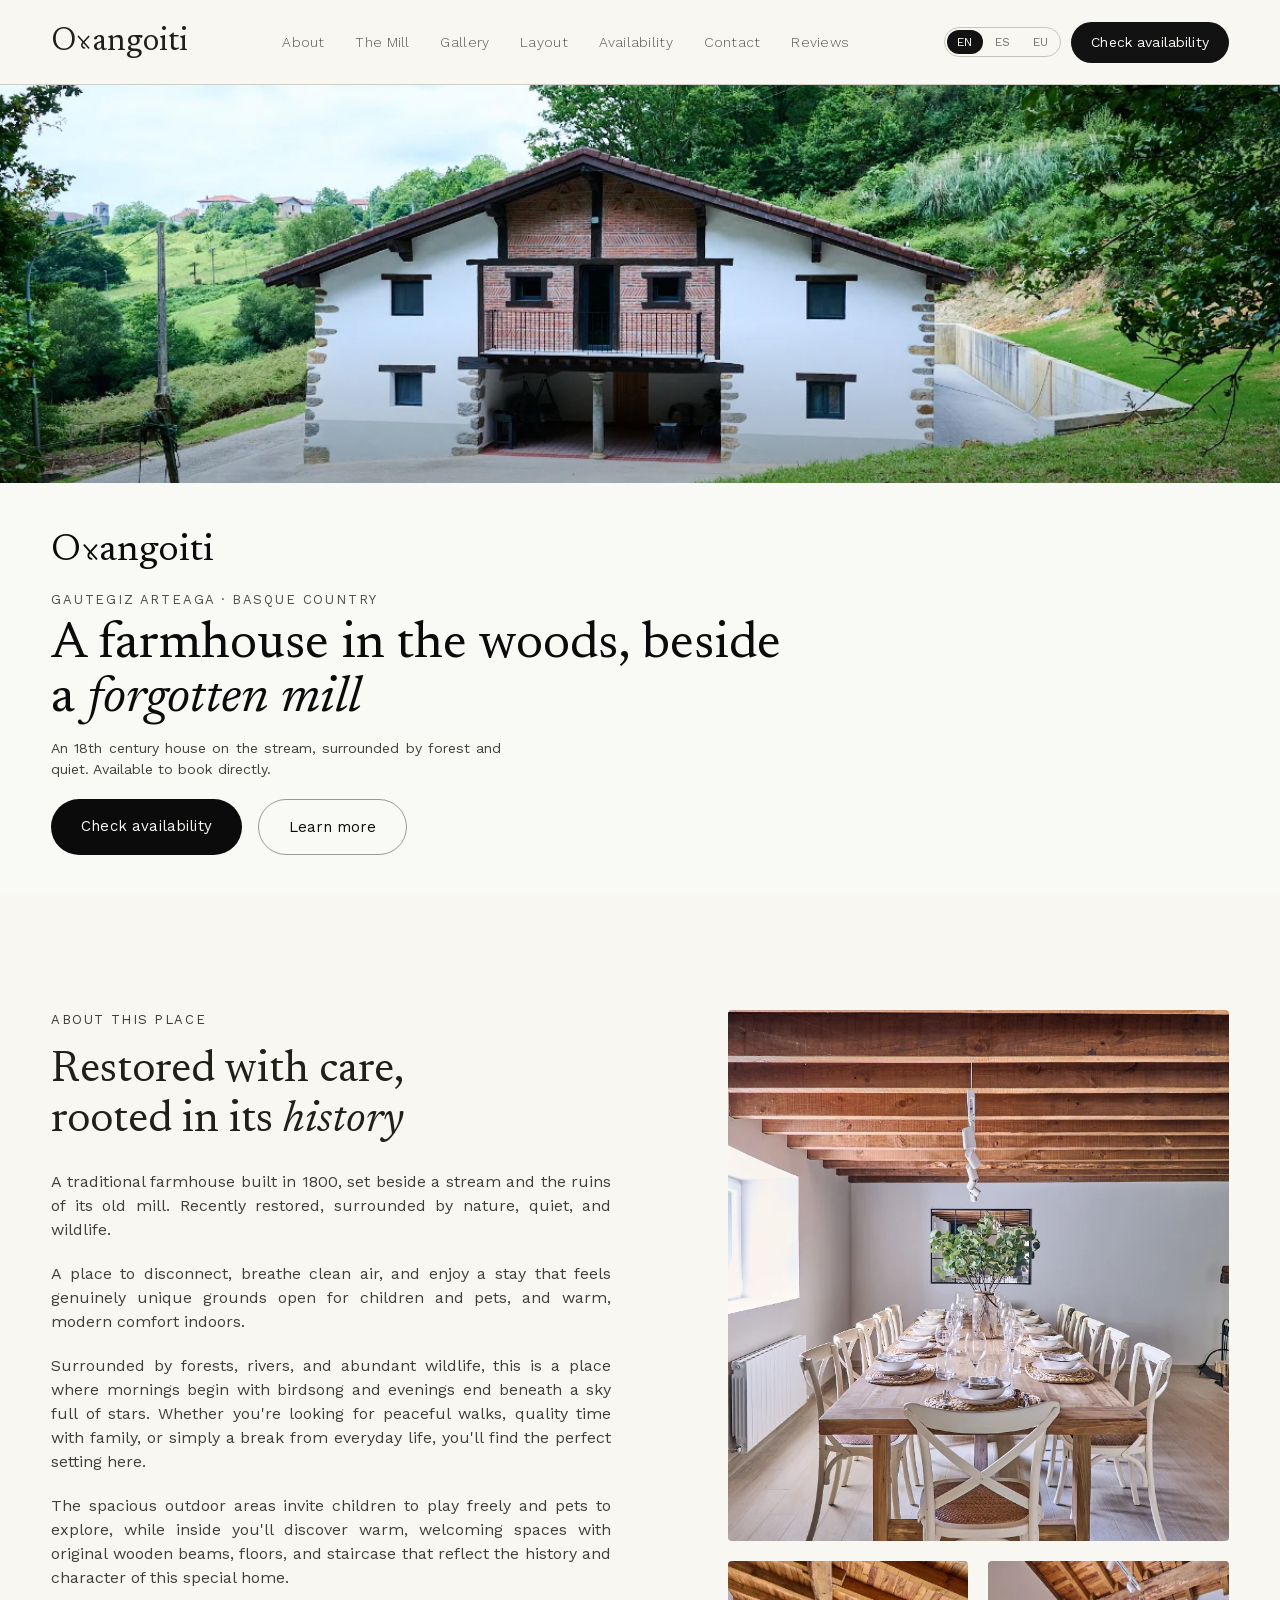
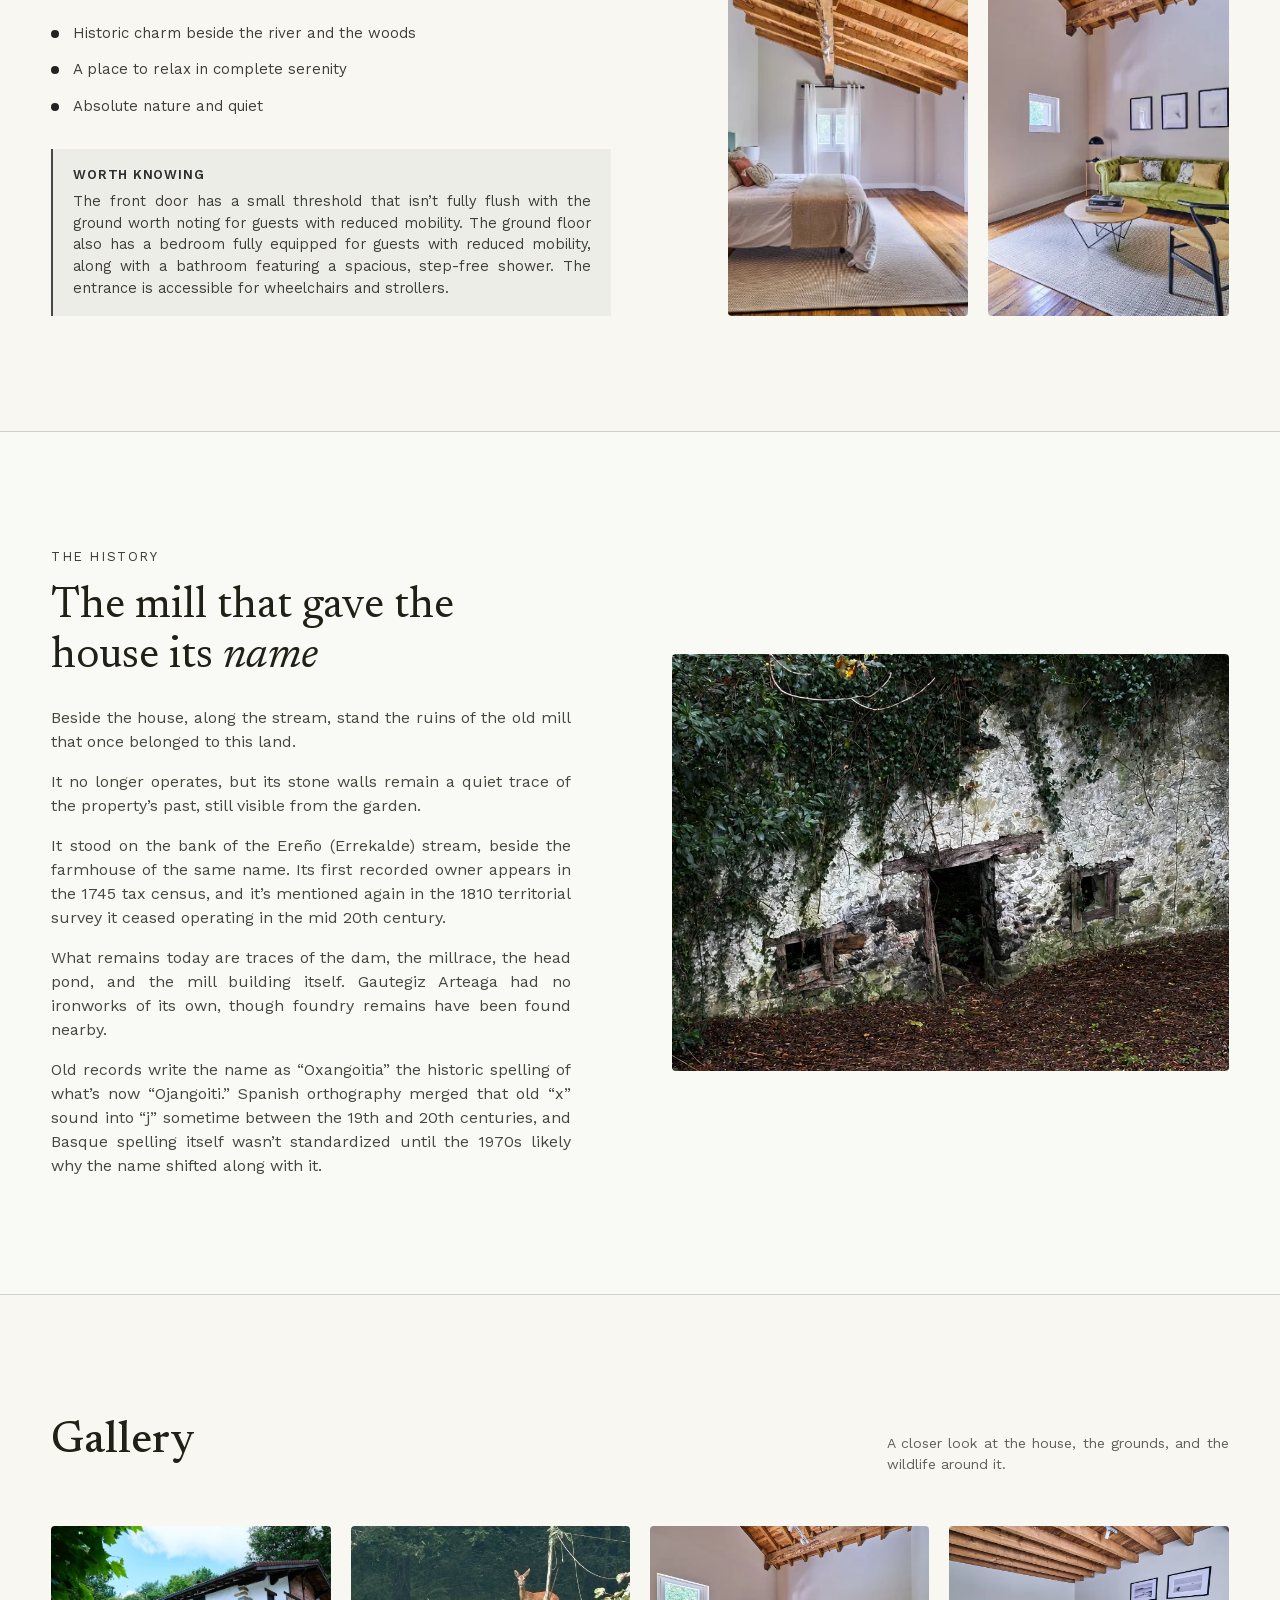
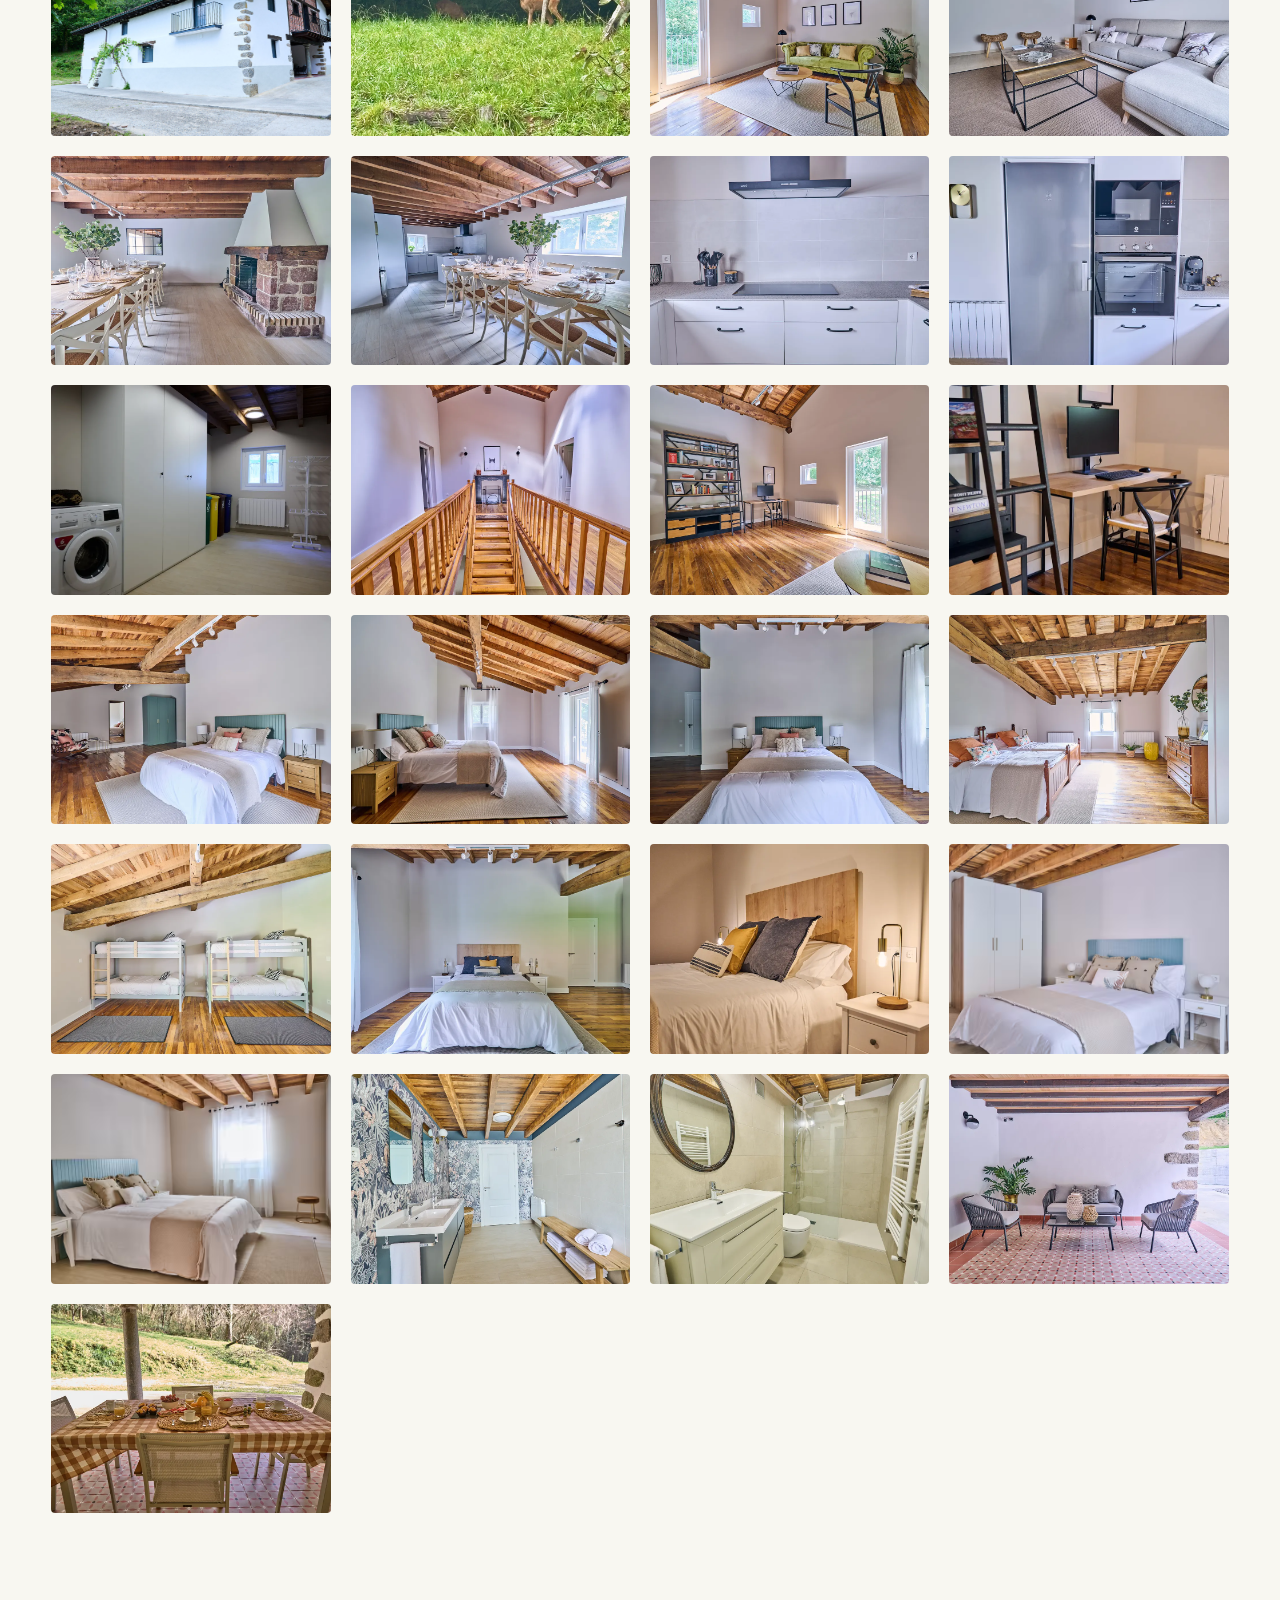
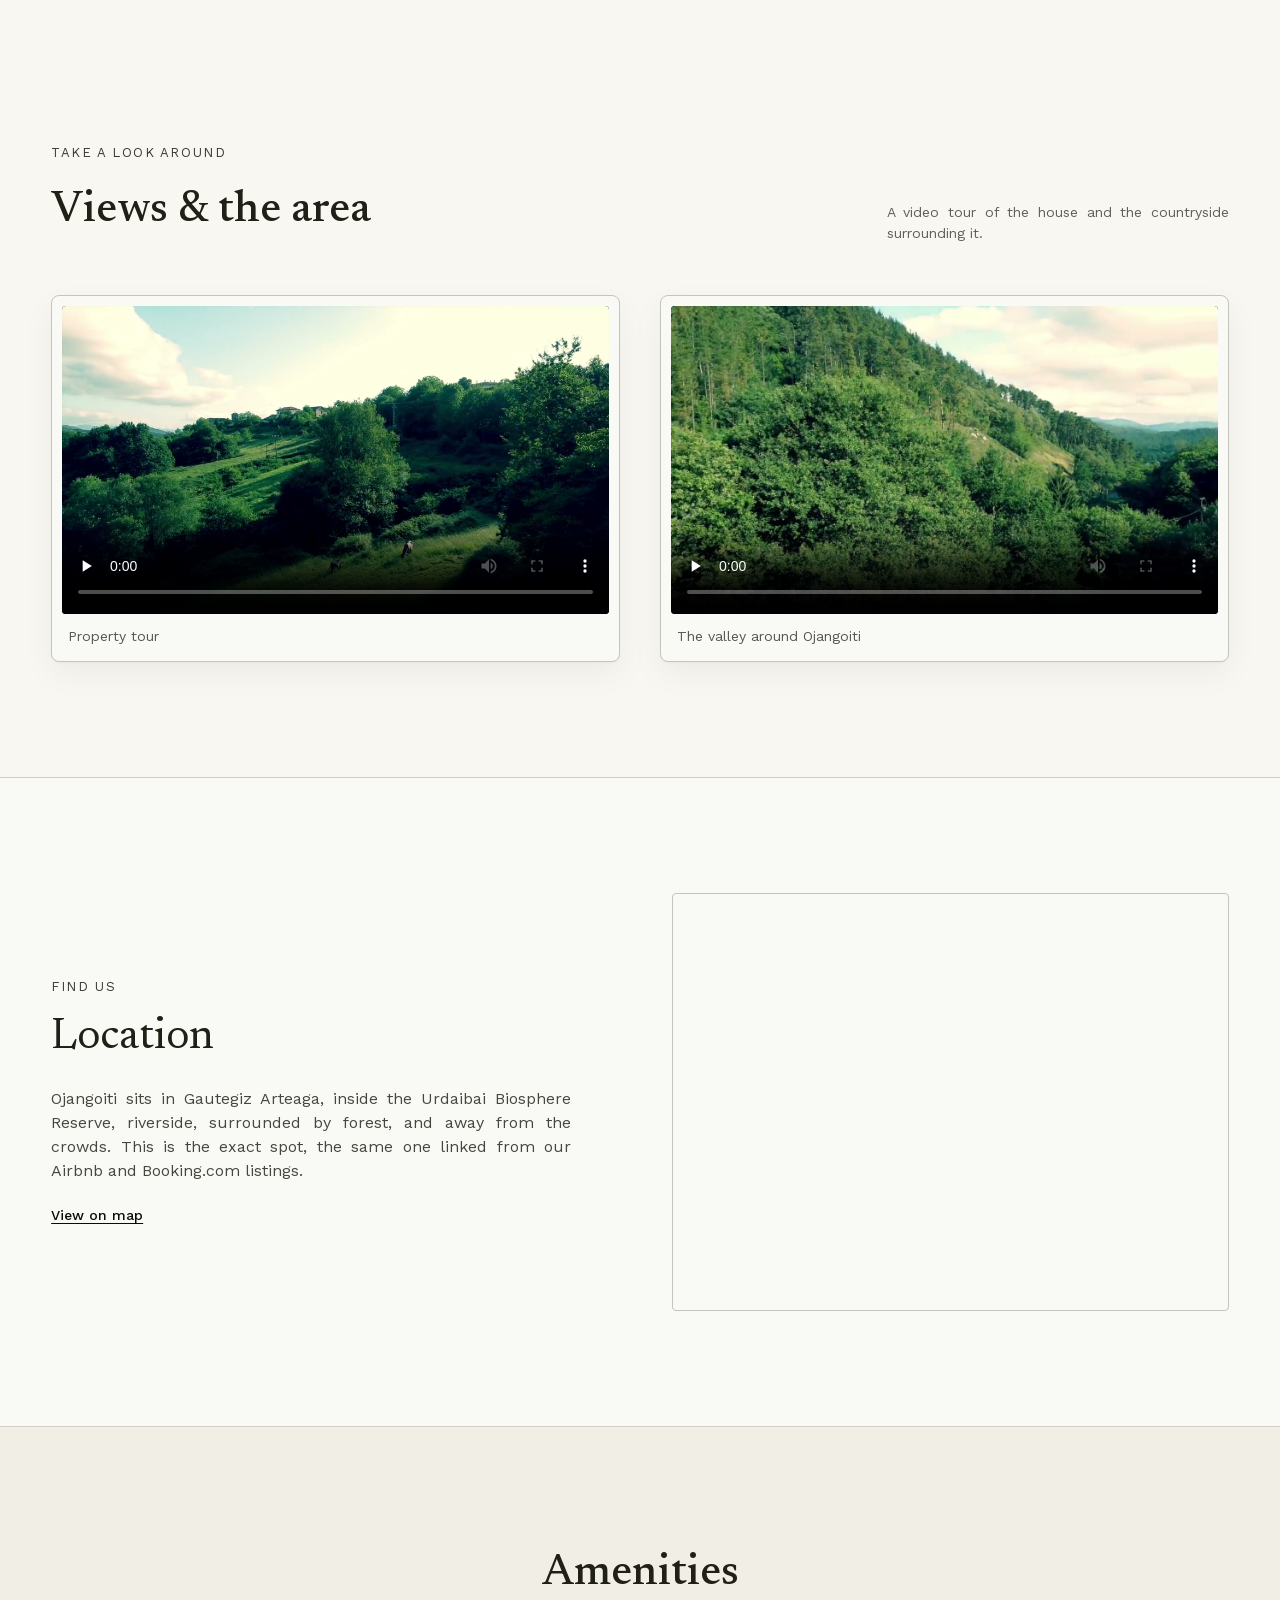
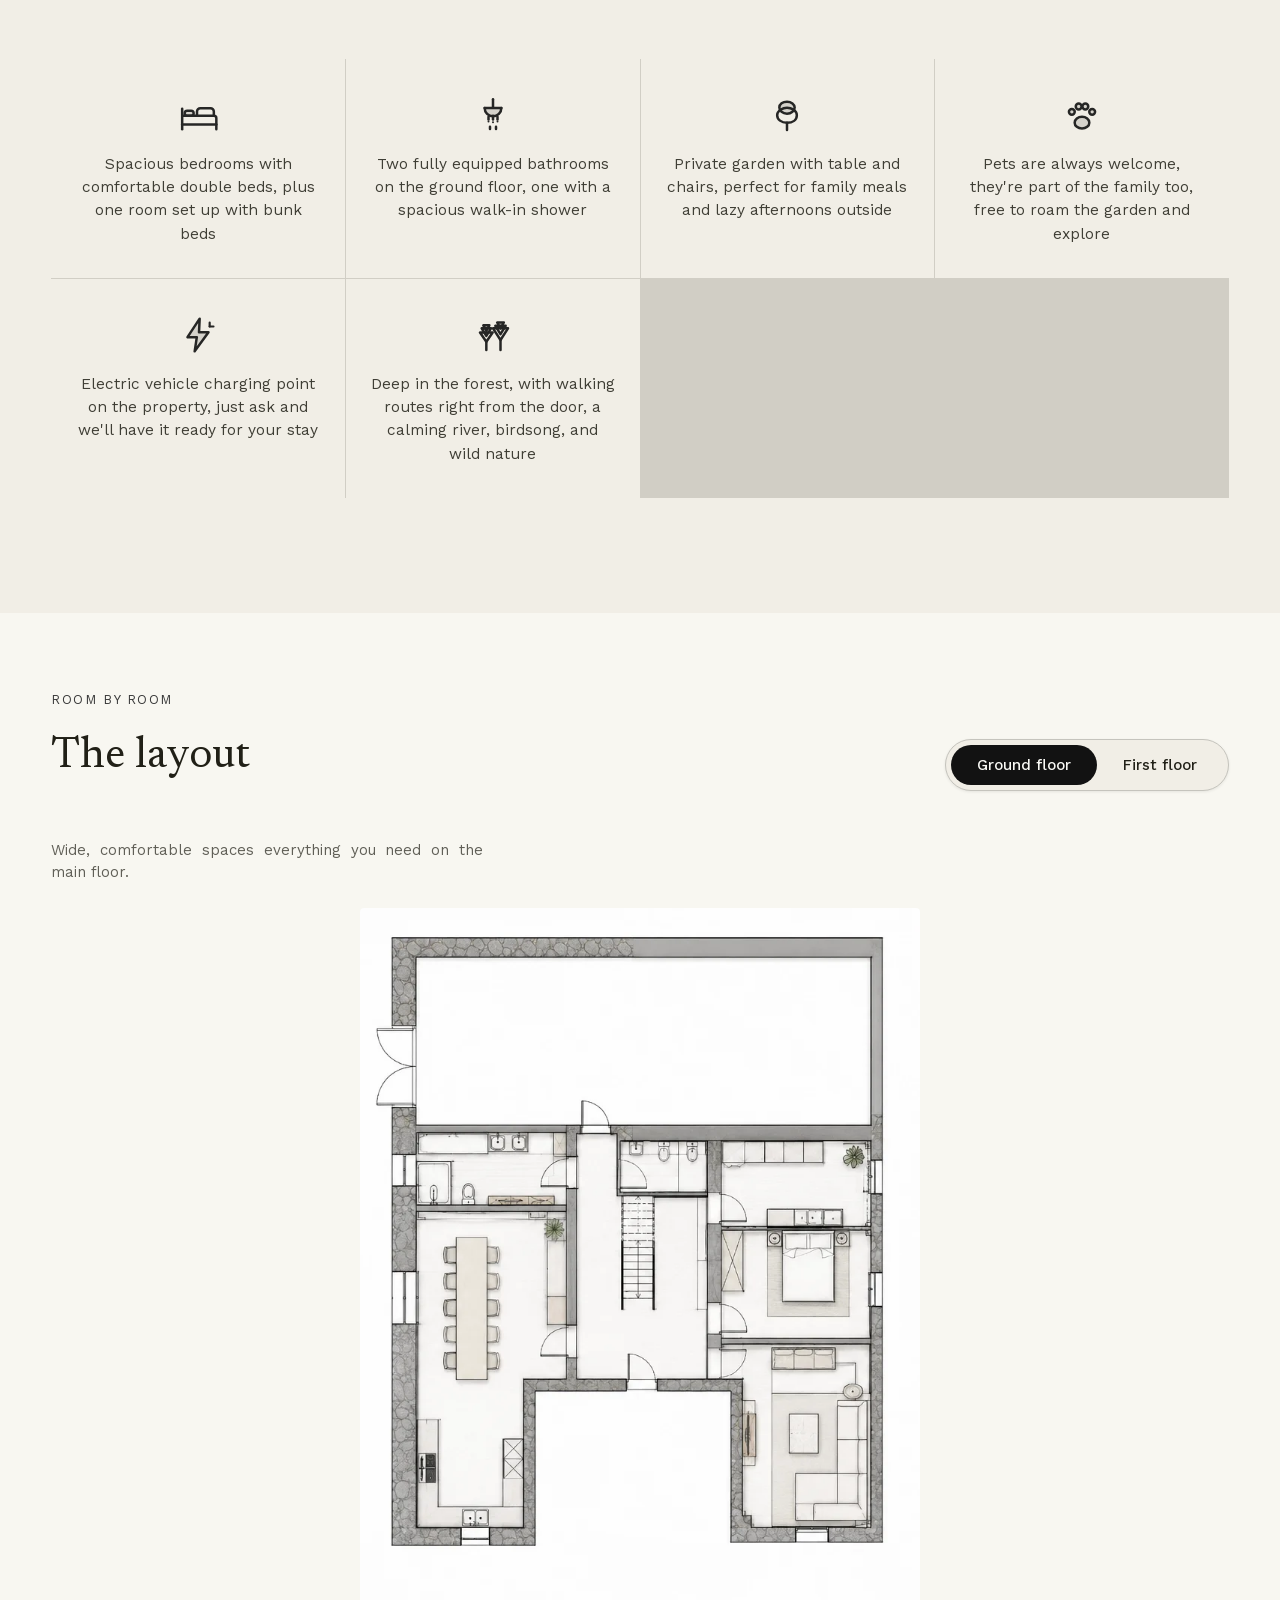
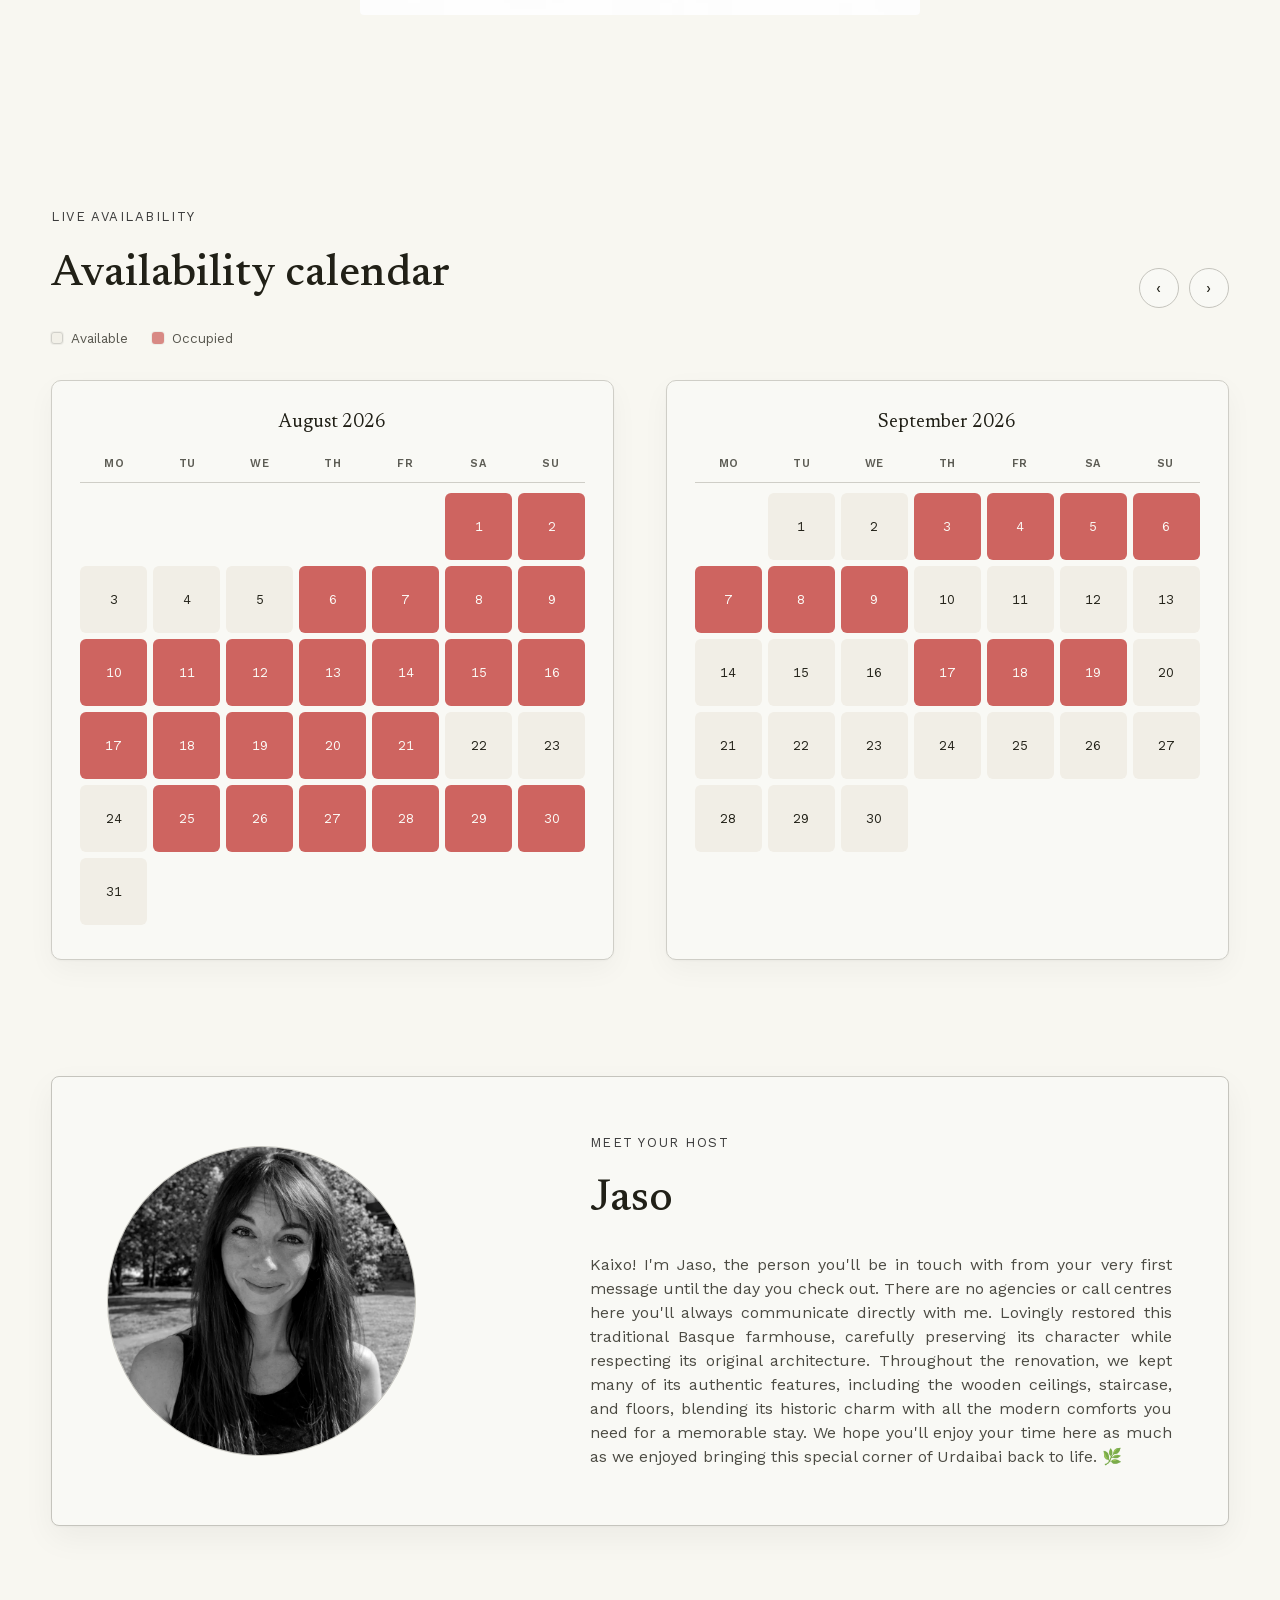
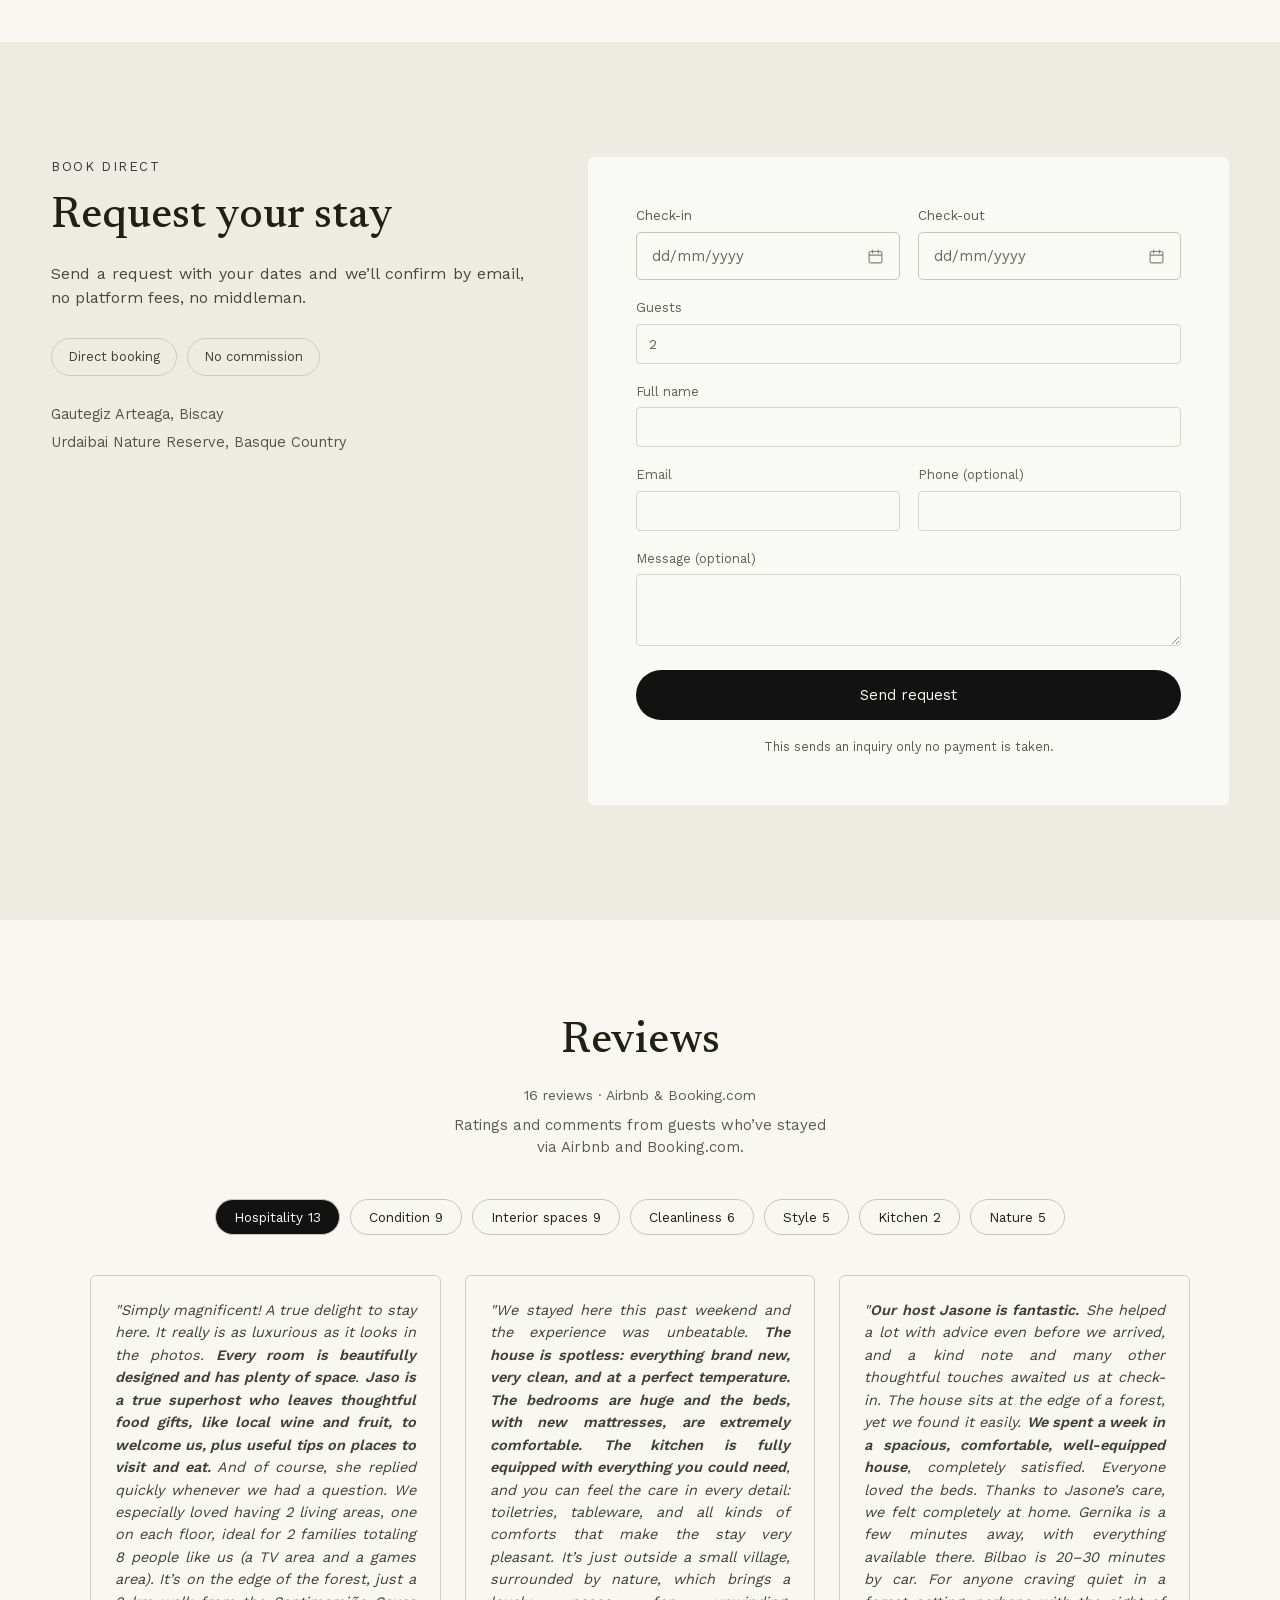
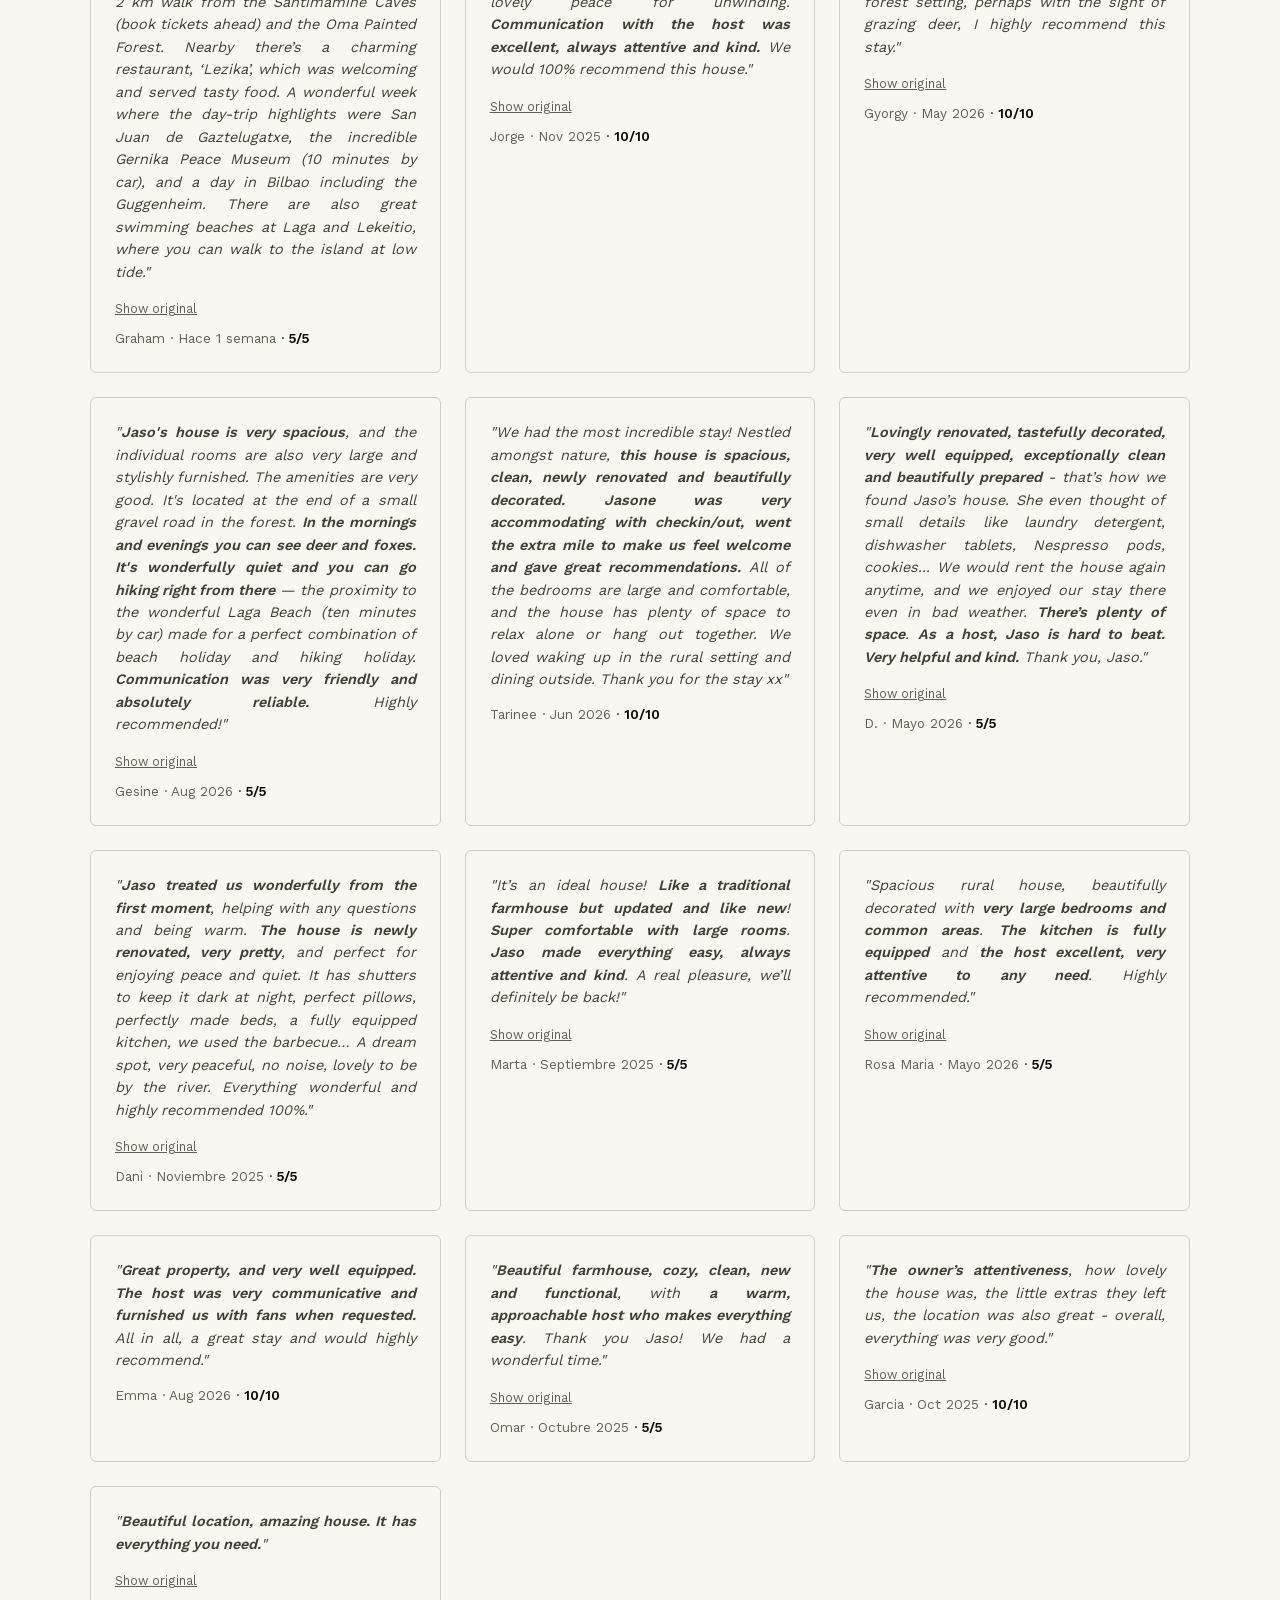
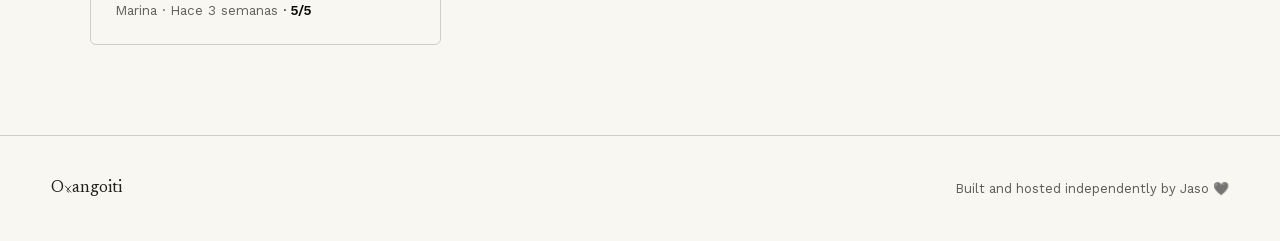
==== commit a72069aa: "Sync build: add Gesine's review, nature tag, review count 16 Rebuilds from ojangoiti master (d0ef164" ====
--- a/index.html
+++ b/index.html
@@ -1 +1 @@
-<!DOCTYPE html><html lang="en" class="newsreader_dc10d314-module__Gavziq__variable work_sans_6bac58e5-module__9Zm5_a__variable"><head><meta charSet="utf-8"/><meta name="viewport" content="width=device-width, initial-scale=1"/><link rel="preload" href="/_next/static/media/5f402bd2d8eef81a-s.p.40bho2kviej2o.woff2" as="font" crossorigin="" type="font/woff2"/><link rel="preload" href="/_next/static/media/7ddd198311ba7843-s.p.3kq6k02b2ysv1.woff2" as="font" crossorigin="" type="font/woff2"/><link rel="preload" href="/_next/static/media/9433d1a810498265-s.p.1hij5ex6k3v9q.woff2" as="font" crossorigin="" type="font/woff2"/><link rel="stylesheet" href="/_next/static/chunks/1pu5i5a686jve.css" data-precedence="next"/><link rel="stylesheet" href="/_next/static/chunks/2xvzh3mcpixsw.css" data-precedence="next"/><link rel="preload" as="script" fetchPriority="low" href="/_next/static/chunks/3ll07n217cgxf.js"/><script src="/_next/static/chunks/33g7_zjejejur.js" async=""></script><script src="/_next/static/chunks/1upe53-127sm4.js" async=""></script><script src="/_next/static/chunks/turbopack-23zfcqqn2vu_1.js" async=""></script><script src="/_next/static/chunks/1d4h-sglyo8ft.js" async=""></script><script src="/_next/static/chunks/14mumt5_n0xhi.js" async=""></script><script src="/_next/static/chunks/1hsio1holvteu.js" async=""></script><meta name="next-size-adjust" content=""/><title>Ojangoiti — Gautegiz Arteaga, Basque Country</title><meta name="description" content="A restored 18th-century farmhouse beside an old mill in Gautegiz Arteaga, Urdaibai Nature Reserve. Book directly."/><link rel="icon" href="/icon.svg?icon.3hvz3ky474257.svg" sizes="any" type="image/svg+xml"/><script src="/_next/static/chunks/0cz1d0mv5g_q7.js" noModule=""></script></head><body><div hidden=""><!--$--><!--/$--></div><script type="application/ld+json">{"@context":"https://schema.org","@type":"LodgingBusiness","name":"Ojangoiti","alternateName":"Ojangoiti - Refugio junto al río - Urdaibai","description":"A restored 18th-century farmhouse beside an old mill in Gautegiz Arteaga, Urdaibai Nature Reserve. Book directly.","url":"https://ojangoiti.com/","image":"https://ojangoiti.com/images/exterior-side.jpg","address":{"@type":"PostalAddress","streetAddress":"Errekalde 12","addressLocality":"Gautegiz Arteaga","postalCode":"48314","addressRegion":"Bizkaia","addressCountry":"ES"},"geo":{"@type":"GeoCoordinates","latitude":43.3570278,"longitude":-2.6470408},"hasMap":"https://www.google.com/maps/place/Ojangoiti:+Alojamiento+Vacacional/@43.3555118,-2.6475067,589m/data=!3m1!1e3!4m15!1m8!3m7!1s0xd4e3b0dca7108c1:0xe31cb6a54826bedd!2sGautegiz+Arteaga,+Vizcaya!3b1!8m2!3d43.3709216!4d-2.6636066!16zL20vMDg4eHN2!3m5!1s0xd4e3b61c73c2f6f:0xcf478365024c18bd!8m2!3d43.3570278!4d-2.6470408!16s%2Fg%2F11whyq6kkj","petsAllowed":true,"maximumAttendeeCapacity":8,"numberOfRooms":5,"amenityFeature":[{"@type":"LocationFeatureSpecification","name":"Garden","value":true},{"@type":"LocationFeatureSpecification","name":"Riverside location","value":true},{"@type":"LocationFeatureSpecification","name":"EV charging","value":true},{"@type":"LocationFeatureSpecification","name":"Pets allowed","value":true}]}</script><header class="Header-module__hBw1pG__header"><div class="Header-module__hBw1pG__bar"><span style="font-family:var(--font-heading);font-size:32px;display:inline-flex;align-items:center">O<svg viewBox="0 0 60 60" style="width:0.6em;height:0.95em;margin:0 -0.06em;flex-shrink:0" aria-hidden="true"><line x1="14" y1="12" x2="46" y2="48" stroke="currentColor" stroke-width="5" stroke-linecap="round"></line><path d="M46 12 L26 34 A9 9 0 0 0 33 48" fill="none" stroke="currentColor" stroke-width="5" stroke-linecap="round"></path></svg>angoiti</span><nav class="Header-module__hBw1pG__nav"><a href="#about" class="Header-module__hBw1pG__navLink">About</a><a href="#mill" class="Header-module__hBw1pG__navLink">The Mill</a><a href="#gallery" class="Header-module__hBw1pG__navLink">Gallery</a><a href="#layout" class="Header-module__hBw1pG__navLink">Layout</a><a href="#availability" class="Header-module__hBw1pG__navLink">Availability</a><a href="#contact" class="Header-module__hBw1pG__navLink">Contact</a><a href="#reviews" class="Header-module__hBw1pG__navLink">Reviews</a></nav><div class="Header-module__hBw1pG__actions"><div class="Header-module__hBw1pG__langSwitcher" role="group" aria-label="Language"><button class="Header-module__hBw1pG__langButton" aria-pressed="true" data-active="true">EN</button><button class="Header-module__hBw1pG__langButton" aria-pressed="false" data-active="false">ES</button><button class="Header-module__hBw1pG__langButton" aria-pressed="false" data-active="false">EU</button></div><a href="#availability" class="Header-module__hBw1pG__cta">Check availability</a></div></div></header><main><section class="Hero-module__ZARIfG__hero"><div class="Hero-module__ZARIfG__photoWrap"><div style="position:absolute;overflow:hidden;border-radius:0;inset:0;width:100%;height:100%"><img alt="The house among the trees, river-side" loading="lazy" decoding="async" data-nimg="fill" style="position:absolute;height:100%;width:100%;left:0;top:0;right:0;bottom:0;object-fit:cover;color:transparent" src="/images/hero.webp"/></div><div class="Hero-module__ZARIfG__scrim"></div></div><div class="Hero-module__ZARIfG__panel"><div class="Hero-module__ZARIfG__inner"><div class="Hero-module__ZARIfG__logoRow"><span style="font-family:var(--font-heading);font-size:clamp(26px,3vw,38px);color:oklch(0.15 0 0);display:inline-flex;align-items:center">O<svg viewBox="0 0 60 60" style="width:0.6em;height:0.95em;margin:0 -0.06em;flex-shrink:0" aria-hidden="true"><line x1="14" y1="12" x2="46" y2="48" stroke="currentColor" stroke-width="5" stroke-linecap="round"></line><path d="M46 12 L26 34 A9 9 0 0 0 33 48" fill="none" stroke="currentColor" stroke-width="5" stroke-linecap="round"></path></svg>angoiti</span></div><div class="Hero-module__ZARIfG__kicker">Gautegiz Arteaga · Basque Country</div><h1 class="Hero-module__ZARIfG__headline">A farmhouse in the woods, beside a<!-- --> <em>forgotten mill</em></h1><p class="Hero-module__ZARIfG__subtitle">An 18th century house on the stream, surrounded by forest and quiet. Available to book directly.</p><div class="Hero-module__ZARIfG__ctas"><a href="#availability" class="Hero-module__ZARIfG__ctaPrimary">Check availability</a><a href="#about" class="Hero-module__ZARIfG__ctaSecondary">Learn more</a></div></div></div></section><section id="about" class="About-module__vAULUW__section" style="grid-template-columns:minmax(0,1.1fr) minmax(0,0.9fr)"><div><div class="About-module__vAULUW__kicker">About this place</div><h2 class="About-module__vAULUW__heading">Restored with care, rooted in its<!-- --> <em>history</em></h2><p class="About-module__vAULUW__body">A traditional farmhouse built in 1800, set beside a stream and the ruins of its old mill. Recently restored, surrounded by nature, quiet, and wildlife.</p><p class="About-module__vAULUW__body">A place to disconnect, breathe clean air, and enjoy a stay that feels genuinely unique grounds open for children and pets, and warm, modern comfort indoors.</p><p class="About-module__vAULUW__body">Surrounded by forests, rivers, and abundant wildlife, this is a place where mornings begin with birdsong and evenings end beneath a sky full of stars. Whether you&#x27;re looking for peaceful walks, quality time with family, or simply a break from everyday life, you&#x27;ll find the perfect setting here.</p><p class="About-module__vAULUW__bodyLast">The spacious outdoor areas invite children to play freely and pets to explore, while inside you&#x27;ll discover warm, welcoming spaces with original wooden beams, floors, and staircase that reflect the history and character of this special home.</p><div class="About-module__vAULUW__highlights"><div class="About-module__vAULUW__highlight"><div class="About-module__vAULUW__dot"></div><div class="About-module__vAULUW__highlightText">Historic charm beside the river and the woods</div></div><div class="About-module__vAULUW__highlight"><div class="About-module__vAULUW__dot"></div><div class="About-module__vAULUW__highlightText">A place to relax in complete serenity</div></div><div class="About-module__vAULUW__highlight"><div class="About-module__vAULUW__dot"></div><div class="About-module__vAULUW__highlightText">Absolute nature and quiet</div></div></div><div class="About-module__vAULUW__callout"><div class="About-module__vAULUW__calloutLabel">Worth knowing</div><div class="About-module__vAULUW__calloutNote">The front door has a small threshold that isn’t fully flush with the ground worth noting for guests with reduced mobility. The ground floor also has a bedroom fully equipped for guests with reduced mobility, along with a bathroom featuring a spacious, step-free shower. The entrance is accessible for wheelchairs and strollers.</div></div></div><div class="About-module__vAULUW__photos"><div style="position:relative;overflow:hidden;border-radius:4px;width:100%;flex:1.5 1 0%;min-height:0"><img alt="Interior, ground-floor bedroom" loading="lazy" decoding="async" data-nimg="fill" style="position:absolute;height:100%;width:100%;left:0;top:0;right:0;bottom:0;object-fit:cover;color:transparent" src="/images/about-1.webp"/></div><div class="About-module__vAULUW__photoGrid"><div style="position:relative;overflow:hidden;border-radius:4px;width:100%;height:100%"><img alt="Bathroom, walk-in shower" loading="lazy" decoding="async" data-nimg="fill" style="position:absolute;height:100%;width:100%;left:0;top:0;right:0;bottom:0;object-fit:cover;color:transparent" src="/images/about-2.webp"/></div><div style="position:relative;overflow:hidden;border-radius:4px;width:100%;height:100%"><img alt="Garden &amp; grounds" loading="lazy" decoding="async" data-nimg="fill" style="position:absolute;height:100%;width:100%;left:0;top:0;right:0;bottom:0;object-fit:cover;color:transparent" src="/images/about-3.webp"/></div></div></div></section><section id="mill" class="Mill-module__x4HdKG__section"><div class="Mill-module__x4HdKG__inner" style="grid-template-columns:1fr 1fr"><div style="position:relative;overflow:hidden;border-radius:4px;width:100%;aspect-ratio:4/3;order:2"><img alt="Ruins of the old mill by the stream" loading="lazy" decoding="async" data-nimg="fill" style="position:absolute;height:100%;width:100%;left:0;top:0;right:0;bottom:0;object-fit:cover;color:transparent" src="/images/mill.webp"/></div><div><div class="Mill-module__x4HdKG__kicker">The history</div><h2 class="Mill-module__x4HdKG__heading">The mill that gave the house its<!-- --> <em>name</em></h2><p class="Mill-module__x4HdKG__body">Beside the house, along the stream, stand the ruins of the old mill that once belonged to this land.</p><p class="Mill-module__x4HdKG__body">It no longer operates, but its stone walls remain a quiet trace of the property’s past, still visible from the garden.</p><p class="Mill-module__x4HdKG__body">It stood on the bank of the Ereño (Errekalde) stream, beside the farmhouse of the same name. Its first recorded owner appears in the 1745 tax census, and it’s mentioned again in the 1810 territorial survey it ceased operating in the mid 20th century.</p><p class="Mill-module__x4HdKG__body">What remains today are traces of the dam, the millrace, the head pond, and the mill building itself. Gautegiz Arteaga had no ironworks of its own, though foundry remains have been found nearby.</p><p class="Mill-module__x4HdKG__bodyLast">Old records write the name as “Oxangoitia” the historic spelling of what’s now “Ojangoiti.” Spanish orthography merged that old “x” sound into “j” sometime between the 19th and 20th centuries, and Basque spelling itself wasn’t standardized until the 1970s likely why the name shifted along with it.</p></div></div></section><section id="gallery" class="Gallery-module__3QxX8q__section"><div class="Gallery-module__3QxX8q__header"><h2 class="Gallery-module__3QxX8q__heading">Gallery</h2><div class="Gallery-module__3QxX8q__subtitle">A closer look at the house, the grounds, and the wildlife around it.</div></div><div class="Gallery-module__3QxX8q__grid"><div style="position:relative;overflow:hidden;border-radius:4px;width:100%;aspect-ratio:4/3"><img alt="Photo: exterior, house among trees" loading="lazy" decoding="async" data-nimg="fill" style="position:absolute;height:100%;width:100%;left:0;top:0;right:0;bottom:0;object-fit:cover;color:transparent" src="/images/exterior-side.jpg"/></div><div style="position:relative;overflow:hidden;border-radius:4px;width:100%;aspect-ratio:4/3"><img alt="Photo: roe deer in the meadow" loading="lazy" decoding="async" data-nimg="fill" style="position:absolute;height:100%;width:100%;left:0;top:0;right:0;bottom:0;object-fit:cover;color:transparent" src="/images/wildlife-deer.webp"/></div><div style="position:relative;overflow:hidden;border-radius:4px;width:100%;aspect-ratio:4/3"><img alt="Photo: living room, green chesterfield" loading="lazy" decoding="async" data-nimg="fill" style="position:absolute;height:100%;width:100%;left:0;top:0;right:0;bottom:0;object-fit:cover;color:transparent" src="/images/living-room-chesterfield.webp"/></div><div style="position:relative;overflow:hidden;border-radius:4px;width:100%;aspect-ratio:4/3"><img alt="Photo: living room, sectional sofa" loading="lazy" decoding="async" data-nimg="fill" style="position:absolute;height:100%;width:100%;left:0;top:0;right:0;bottom:0;object-fit:cover;color:transparent" src="/images/living-room-sectional.webp"/></div><div style="position:relative;overflow:hidden;border-radius:4px;width:100%;aspect-ratio:4/3"><img alt="Photo: dining room &amp; stone fireplace" loading="lazy" decoding="async" data-nimg="fill" style="position:absolute;height:100%;width:100%;left:0;top:0;right:0;bottom:0;object-fit:cover;color:transparent" src="/images/dining-fireplace.webp"/></div><div style="position:relative;overflow:hidden;border-radius:4px;width:100%;aspect-ratio:4/3"><img alt="Photo: open dining &amp; kitchen, exposed beams" loading="lazy" decoding="async" data-nimg="fill" style="position:absolute;height:100%;width:100%;left:0;top:0;right:0;bottom:0;object-fit:cover;color:transparent" src="/images/kitchen-dining-open.webp"/></div><div style="position:relative;overflow:hidden;border-radius:4px;width:100%;aspect-ratio:4/3"><img alt="Photo: kitchen" loading="lazy" decoding="async" data-nimg="fill" style="position:absolute;height:100%;width:100%;left:0;top:0;right:0;bottom:0;object-fit:cover;color:transparent" src="/images/kitchen.webp"/></div><div style="position:relative;overflow:hidden;border-radius:4px;width:100%;aspect-ratio:4/3"><img alt="Photo: kitchen appliances" loading="lazy" decoding="async" data-nimg="fill" style="position:absolute;height:100%;width:100%;left:0;top:0;right:0;bottom:0;object-fit:cover;color:transparent" src="/images/kitchen-appliances.webp"/></div><div style="position:relative;overflow:hidden;border-radius:4px;width:100%;aspect-ratio:4/3"><img alt="Photo: laundry &amp; utility room" loading="lazy" decoding="async" data-nimg="fill" style="position:absolute;height:100%;width:100%;left:0;top:0;right:0;bottom:0;object-fit:cover;color:transparent" src="/images/laundry-utility.webp"/></div><div style="position:relative;overflow:hidden;border-radius:4px;width:100%;aspect-ratio:4/3"><img alt="Photo: staircase &amp; landing" loading="lazy" decoding="async" data-nimg="fill" style="position:absolute;height:100%;width:100%;left:0;top:0;right:0;bottom:0;object-fit:cover;color:transparent" src="/images/staircase-landing.webp"/></div><div style="position:relative;overflow:hidden;border-radius:4px;width:100%;aspect-ratio:4/3"><img alt="Photo: study, bookshelf &amp; desk" loading="lazy" decoding="async" data-nimg="fill" style="position:absolute;height:100%;width:100%;left:0;top:0;right:0;bottom:0;object-fit:cover;color:transparent" src="/images/office-desk.webp"/></div><div style="position:relative;overflow:hidden;border-radius:4px;width:100%;aspect-ratio:4/3"><img alt="Photo: study desk, detail" loading="lazy" decoding="async" data-nimg="fill" style="position:absolute;height:100%;width:100%;left:0;top:0;right:0;bottom:0;object-fit:cover;color:transparent" src="/images/office-desk-detail.webp"/></div><div style="position:relative;overflow:hidden;border-radius:4px;width:100%;aspect-ratio:4/3"><img alt="Photo: bedroom" loading="lazy" decoding="async" data-nimg="fill" style="position:absolute;height:100%;width:100%;left:0;top:0;right:0;bottom:0;object-fit:cover;color:transparent" src="/images/bedroom-teal.webp"/></div><div style="position:relative;overflow:hidden;border-radius:4px;width:100%;aspect-ratio:4/3"><img alt="Photo: bedroom, vaulted wood ceiling" loading="lazy" decoding="async" data-nimg="fill" style="position:absolute;height:100%;width:100%;left:0;top:0;right:0;bottom:0;object-fit:cover;color:transparent" src="/images/bedroom-vaulted.webp"/></div><div style="position:relative;overflow:hidden;border-radius:4px;width:100%;aspect-ratio:4/3"><img alt="Photo: bedroom, vaulted ceiling, wide view" loading="lazy" decoding="async" data-nimg="fill" style="position:absolute;height:100%;width:100%;left:0;top:0;right:0;bottom:0;object-fit:cover;color:transparent" src="/images/bedroom-vaulted-wide.webp"/></div><div style="position:relative;overflow:hidden;border-radius:4px;width:100%;aspect-ratio:4/3"><img alt="Photo: twin bedroom" loading="lazy" decoding="async" data-nimg="fill" style="position:absolute;height:100%;width:100%;left:0;top:0;right:0;bottom:0;object-fit:cover;color:transparent" src="/images/bedroom-twin.webp"/></div><div style="position:relative;overflow:hidden;border-radius:4px;width:100%;aspect-ratio:4/3"><img alt="Photo: bunk room" loading="lazy" decoding="async" data-nimg="fill" style="position:absolute;height:100%;width:100%;left:0;top:0;right:0;bottom:0;object-fit:cover;color:transparent" src="/images/bedroom-bunks.webp"/></div><div style="position:relative;overflow:hidden;border-radius:4px;width:100%;aspect-ratio:4/3"><img alt="Photo: bedroom, navy &amp; mustard accents" loading="lazy" decoding="async" data-nimg="fill" style="position:absolute;height:100%;width:100%;left:0;top:0;right:0;bottom:0;object-fit:cover;color:transparent" src="/images/bedroom-navy.webp"/></div><div style="position:relative;overflow:hidden;border-radius:4px;width:100%;aspect-ratio:4/3"><img alt="Photo: bedroom, navy &amp; mustard accents, detail" loading="lazy" decoding="async" data-nimg="fill" style="position:absolute;height:100%;width:100%;left:0;top:0;right:0;bottom:0;object-fit:cover;color:transparent" src="/images/bedroom-navy-detail.webp"/></div><div style="position:relative;overflow:hidden;border-radius:4px;width:100%;aspect-ratio:4/3"><img alt="Photo: bedroom, duck-egg blue headboard" loading="lazy" decoding="async" data-nimg="fill" style="position:absolute;height:100%;width:100%;left:0;top:0;right:0;bottom:0;object-fit:cover;color:transparent" src="/images/bedroom-duckegg.avif"/></div><div style="position:relative;overflow:hidden;border-radius:4px;width:100%;aspect-ratio:4/3"><img alt="Photo: bedroom, duck-egg blue headboard, window view" loading="lazy" decoding="async" data-nimg="fill" style="position:absolute;height:100%;width:100%;left:0;top:0;right:0;bottom:0;object-fit:cover;color:transparent" src="/images/bedroom-duckegg-detail.avif"/></div><div style="position:relative;overflow:hidden;border-radius:4px;width:100%;aspect-ratio:4/3"><img alt="Photo: bathroom" loading="lazy" decoding="async" data-nimg="fill" style="position:absolute;height:100%;width:100%;left:0;top:0;right:0;bottom:0;object-fit:cover;color:transparent" src="/images/bathroom-jungle.webp"/></div><div style="position:relative;overflow:hidden;border-radius:4px;width:100%;aspect-ratio:4/3"><img alt="Photo: en-suite bathroom" loading="lazy" decoding="async" data-nimg="fill" style="position:absolute;height:100%;width:100%;left:0;top:0;right:0;bottom:0;object-fit:cover;color:transparent" src="/images/bathroom-ensuite.webp"/></div><div style="position:relative;overflow:hidden;border-radius:4px;width:100%;aspect-ratio:4/3"><img alt="Photo: covered patio" loading="lazy" decoding="async" data-nimg="fill" style="position:absolute;height:100%;width:100%;left:0;top:0;right:0;bottom:0;object-fit:cover;color:transparent" src="/images/patio.webp"/></div><div style="position:relative;overflow:hidden;border-radius:4px;width:100%;aspect-ratio:4/3"><img alt="Photo: breakfast on the covered patio" loading="lazy" decoding="async" data-nimg="fill" style="position:absolute;height:100%;width:100%;left:0;top:0;right:0;bottom:0;object-fit:cover;color:transparent" src="/images/patio-breakfast.webp"/></div></div></section><section id="views" class="Views-module__mkDw1G__section"><div class="Views-module__mkDw1G__header"><div><div class="Views-module__mkDw1G__kicker">Take a look around</div><h2 class="Views-module__mkDw1G__heading">Views &amp; the area</h2></div><div class="Views-module__mkDw1G__subtitle">A video tour of the house and the countryside surrounding it.</div></div><div class="Views-module__mkDw1G__grid"><div class="Views-module__mkDw1G__videoCard"><video class="Views-module__mkDw1G__video" src="/videos/property-tour.mp4" poster="/images/property-tour-poster.jpg" controls="" playsInline="" preload="none"></video><div class="Views-module__mkDw1G__caption">Property tour</div></div><div class="Views-module__mkDw1G__videoCard"><video class="Views-module__mkDw1G__video" src="/videos/views-area.mp4" poster="/images/views-area-poster.jpg" controls="" playsInline="" preload="none"></video><div class="Views-module__mkDw1G__caption">The valley around Ojangoiti</div></div></div></section><section id="location" class="Location-module__56oNJq__section"><div class="Location-module__56oNJq__inner" style="grid-template-columns:1fr 1fr"><div><div class="Location-module__56oNJq__kicker">Find us</div><h2 class="Location-module__56oNJq__heading">Location</h2><p class="Location-module__56oNJq__body">Ojangoiti sits in Gautegiz Arteaga, inside the Urdaibai Biosphere Reserve, riverside, surrounded by forest, and away from the crowds. This is the exact spot, the same one linked from our Airbnb and Booking.com listings.</p><a href="https://www.google.com/maps/place/Ojangoiti:+Alojamiento+Vacacional/@43.3555118,-2.6475067,589m/data=!3m1!1e3!4m15!1m8!3m7!1s0xd4e3b0dca7108c1:0xe31cb6a54826bedd!2sGautegiz+Arteaga,+Vizcaya!3b1!8m2!3d43.3709216!4d-2.6636066!16zL20vMDg4eHN2!3m5!1s0xd4e3b61c73c2f6f:0xcf478365024c18bd!8m2!3d43.3570278!4d-2.6470408!16s%2Fg%2F11whyq6kkj" target="_blank" rel="noopener noreferrer" class="Location-module__56oNJq__directionsLink">View on map</a></div><div class="Location-module__56oNJq__mapFrame"><iframe src="https://www.google.com/maps?q=43.3570278,-2.6470408&amp;z=16&amp;output=embed" title="Location" loading="lazy" referrerPolicy="no-referrer-when-downgrade"></iframe></div></div></section><section id="amenities" class="Amenities-module__9uPmiW__section"><div class="Amenities-module__9uPmiW__inner"><h2 class="Amenities-module__9uPmiW__heading">Amenities</h2><div class="Amenities-module__9uPmiW__grid"><div class="Amenities-module__9uPmiW__card"><div class="Amenities-module__9uPmiW__iconWrap"><svg width="40" height="40" viewBox="0 0 24 24" fill="none" aria-hidden="true"><g fill="none" stroke="currentColor" stroke-width="1.5" stroke-linecap="round" stroke-linejoin="round"><rect x="4" y="9.4" width="5.4" height="3.1" rx="1.55" fill="currentColor" fill-opacity="0.14" stroke="none"></rect><rect x="4" y="9.4" width="5.4" height="3.1" rx="1.55"></rect><path d="M11.4 12.5V9.9a2 2 0 0 1 2-2h6.1a2 2 0 0 1 2 2v2.6"></path><path d="M2.5 8.2v12.3"></path><path d="M2.5 12.5h19a1.5 1.5 0 0 1 1.5 1.5v6.5"></path><path d="M2.5 17.7h20.5"></path></g></svg></div><div class="Amenities-module__9uPmiW__cardText">Spacious bedrooms with comfortable double beds, plus one room set up with bunk beds</div></div><div class="Amenities-module__9uPmiW__card"><div class="Amenities-module__9uPmiW__iconWrap"><svg width="40" height="40" viewBox="0 0 24 24" fill="none" aria-hidden="true"><g fill="none" stroke="currentColor" stroke-width="1.5" stroke-linecap="round" stroke-linejoin="round"><path d="M12 2.6v4.2"></path><path d="M7 7.8h10"></path><path d="M7 7.8a5 5 0 0 0 10 0" fill="currentColor" fill-opacity="0.14"></path><path d="M9.3 13v1.7"></path><path d="M12 12.4v2.3"></path><path d="M14.7 13v1.7"></path><circle cx="9.3" cy="15.9" r="0.6" fill="currentColor" stroke="none"></circle><circle cx="12" cy="16.3" r="0.6" fill="currentColor" stroke="none"></circle><circle cx="14.7" cy="15.9" r="0.6" fill="currentColor" stroke="none"></circle><path d="M10.2 19v1.4"></path><path d="M13.8 19v1.4"></path></g></svg></div><div class="Amenities-module__9uPmiW__cardText">Two fully equipped bathrooms on the ground floor, one with a spacious walk-in shower</div></div><div class="Amenities-module__9uPmiW__card"><div class="Amenities-module__9uPmiW__iconWrap"><svg width="40" height="40" viewBox="0 0 24 24" fill="none" aria-hidden="true"><g fill="none" stroke="currentColor" stroke-width="1.5" stroke-linecap="round" stroke-linejoin="round"><path d="M12 21v-4.4"></path><path d="M12 16.7c-3.4 0-5.9-2-5.9-4.6S9.5 7.6 12 7.6s5.9 1.6 5.9 4.5-2.5 4.6-5.9 4.6Z"></path><path d="M12 11.2c-2.6 0-4.6-1.7-4.6-3.7S9.4 4 12 4s4.6 1.6 4.6 3.5-2 3.7-4.6 3.7Z" fill="currentColor" fill-opacity="0.14"></path></g></svg></div><div class="Amenities-module__9uPmiW__cardText">Private garden with table and chairs, perfect for family meals and lazy afternoons outside</div></div><div class="Amenities-module__9uPmiW__card"><div class="Amenities-module__9uPmiW__iconWrap"><svg width="40" height="40" viewBox="0 0 24 24" fill="none" aria-hidden="true"><g fill="none" stroke="currentColor" stroke-width="1.5" stroke-linecap="round" stroke-linejoin="round"><ellipse cx="12" cy="16.6" rx="4.4" ry="3.5" fill="currentColor" fill-opacity="0.14" stroke="none"></ellipse><ellipse cx="12" cy="16.6" rx="4.4" ry="3.5"></ellipse><circle cx="5.9" cy="10.1" r="1.75" fill="currentColor" fill-opacity="0.14" stroke="none"></circle><circle cx="5.9" cy="10.1" r="1.75"></circle><circle cx="10" cy="6.9" r="1.75" fill="currentColor" fill-opacity="0.14" stroke="none"></circle><circle cx="10" cy="6.9" r="1.75"></circle><circle cx="14" cy="6.9" r="1.75" fill="currentColor" fill-opacity="0.14" stroke="none"></circle><circle cx="14" cy="6.9" r="1.75"></circle><circle cx="18.1" cy="10.1" r="1.75" fill="currentColor" fill-opacity="0.14" stroke="none"></circle><circle cx="18.1" cy="10.1" r="1.75"></circle></g></svg></div><div class="Amenities-module__9uPmiW__cardText">Pets are always welcome, they&#x27;re part of the family too, free to roam the garden and explore</div></div><div class="Amenities-module__9uPmiW__card"><div class="Amenities-module__9uPmiW__iconWrap"><svg width="40" height="40" viewBox="0 0 24 24" fill="none" aria-hidden="true"><g fill="none" stroke="currentColor" stroke-width="1.5" stroke-linecap="round" stroke-linejoin="round"><path d="M13 2.2 5.7 13.3h5.6L10 21.8 18.3 10.4h-5.7L13 2.2Z" fill="currentColor" fill-opacity="0.14" stroke="none"></path><path d="M13 2.2 5.7 13.3h5.6L10 21.8 18.3 10.4h-5.7L13 2.2Z"></path><path d="M19 4.6v2.3" stroke-width="1.3"></path><path d="M21.3 6.9h-2.3" stroke-width="1.3"></path></g></svg></div><div class="Amenities-module__9uPmiW__cardText">Electric vehicle charging point on the property, just ask and we&#x27;ll have it ready for your stay</div></div><div class="Amenities-module__9uPmiW__card"><div class="Amenities-module__9uPmiW__iconWrap"><svg width="40" height="40" viewBox="0 0 24 24" fill="none" aria-hidden="true"><g fill="none" stroke="currentColor" stroke-width="1.5" stroke-linecap="round" stroke-linejoin="round"><path d="M8 21v-5"></path><path d="M8 16 4.2 10.5h7.6L8 16Z"></path><path d="M8 12.5 5.2 8h5.6L8 12.5Z"></path><path d="M8 9.5 6.2 6.2h3.6L8 9.5Z" fill="currentColor" fill-opacity="0.14"></path><path d="M16.5 21v-6"></path><path d="M16.5 15 12 8h9l-4.5 7Z"></path><path d="M16.5 11.5 13.4 6.5h6.2l-3.1 5Z"></path><path d="M16.5 8 14.5 4.5h4L16.5 8Z" fill="currentColor" fill-opacity="0.14"></path></g></svg></div><div class="Amenities-module__9uPmiW__cardText">Deep in the forest, with walking routes right from the door, a calming river, birdsong, and wild nature</div></div></div></div></section><section id="layout" class="Layout-module__YDn9fa__section"><div class="Layout-module__YDn9fa__header"><div><div class="Layout-module__YDn9fa__kicker">Room by room</div><h2 class="Layout-module__YDn9fa__heading">The layout</h2></div><div class="Layout-module__YDn9fa__toggle"><button class="Layout-module__YDn9fa__toggleButton " style="background:var(--color-ink-soft);color:oklch(0.98 0.005 100)">Ground floor</button><button class="Layout-module__YDn9fa__toggleButton Layout-module__YDn9fa__toggleButtonInactive" style="background:transparent;color:inherit">First floor</button></div></div><div class="Layout-module__YDn9fa__fade"><p class="Layout-module__YDn9fa__caption">Wide, comfortable spaces everything you need on the main floor.</p><div class="Layout-module__YDn9fa__imageWrap"><div style="position:relative;overflow:hidden;border-radius:4px;width:100%;height:100%"><img alt="Floor plan: ground floor" loading="lazy" decoding="async" data-nimg="fill" style="position:absolute;height:100%;width:100%;left:0;top:0;right:0;bottom:0;object-fit:contain;color:transparent" src="/images/floorplan-ground.webp"/></div></div></div></section><section id="availability" class="Availability-module__DuJprG__section"><div class="Availability-module__DuJprG__header"><div><div class="Availability-module__DuJprG__kicker">Live availability</div><h2 class="Availability-module__DuJprG__heading">Availability calendar</h2></div><div class="Availability-module__DuJprG__monthNav"><button class="Availability-module__DuJprG__navButton" aria-label="Previous month">‹</button><button class="Availability-module__DuJprG__navButton" aria-label="Next month">›</button></div></div><div class="Availability-module__DuJprG__legend"><div class="Availability-module__DuJprG__legendItem"><span class="Availability-module__DuJprG__legendSwatch" style="background:oklch(0.95 0.012 90);border:1px solid var(--color-border-strong)"></span>Available</div><div class="Availability-module__DuJprG__legendItem"><span class="Availability-module__DuJprG__legendSwatch" style="background:oklch(0.58 0.16 25 / 0.85)"></span>Occupied</div></div><div class="Availability-module__DuJprG__monthsGrid"><div class="Availability-module__DuJprG__monthCard"><div class="Availability-module__DuJprG__monthLabel">August 2026</div><div class="Availability-module__DuJprG__weekdaysRow"><div class="Availability-module__DuJprG__weekdayLabel">Mo</div><div class="Availability-module__DuJprG__weekdayLabel">Tu</div><div class="Availability-module__DuJprG__weekdayLabel">We</div><div class="Availability-module__DuJprG__weekdayLabel">Th</div><div class="Availability-module__DuJprG__weekdayLabel">Fr</div><div class="Availability-module__DuJprG__weekdayLabel">Sa</div><div class="Availability-module__DuJprG__weekdayLabel">Su</div></div><div class="Availability-module__DuJprG__weekRow"><div aria-hidden="true" class="Availability-module__DuJprG__dayCell Availability-module__DuJprG__dayCellEmpty" style="background:transparent;color:transparent;opacity:1"></div><div aria-hidden="true" class="Availability-module__DuJprG__dayCell Availability-module__DuJprG__dayCellEmpty" style="background:transparent;color:transparent;opacity:1"></div><div aria-hidden="true" class="Availability-module__DuJprG__dayCell Availability-module__DuJprG__dayCellEmpty" style="background:transparent;color:transparent;opacity:1"></div><div aria-hidden="true" class="Availability-module__DuJprG__dayCell Availability-module__DuJprG__dayCellEmpty" style="background:transparent;color:transparent;opacity:1"></div><div aria-hidden="true" class="Availability-module__DuJprG__dayCell Availability-module__DuJprG__dayCellEmpty" style="background:transparent;color:transparent;opacity:1"></div><button type="button" disabled="" aria-label="2026-08-01 (unavailable)" class="Availability-module__DuJprG__dayCell" style="background:oklch(0.58 0.16 25 / 0.85);color:oklch(0.99 0.005 100);opacity:1">1</button><button type="button" disabled="" aria-label="2026-08-02 (unavailable)" class="Availability-module__DuJprG__dayCell" style="background:oklch(0.58 0.16 25 / 0.85);color:oklch(0.99 0.005 100);opacity:1">2</button></div><div class="Availability-module__DuJprG__weekRow"><button type="button" aria-label="2026-08-03" class="Availability-module__DuJprG__dayCell Availability-module__DuJprG__dayCellSelectable" style="background:oklch(0.95 0.012 90);color:oklch(0.24 0.015 100);opacity:1">3</button><button type="button" aria-label="2026-08-04" class="Availability-module__DuJprG__dayCell Availability-module__DuJprG__dayCellSelectable" style="background:oklch(0.95 0.012 90);color:oklch(0.24 0.015 100);opacity:1">4</button><button type="button" aria-label="2026-08-05" class="Availability-module__DuJprG__dayCell Availability-module__DuJprG__dayCellSelectable" style="background:oklch(0.95 0.012 90);color:oklch(0.24 0.015 100);opacity:1">5</button><button type="button" disabled="" aria-label="2026-08-06 (unavailable)" class="Availability-module__DuJprG__dayCell" style="background:oklch(0.58 0.16 25 / 0.85);color:oklch(0.99 0.005 100);opacity:1">6</button><button type="button" disabled="" aria-label="2026-08-07 (unavailable)" class="Availability-module__DuJprG__dayCell" style="background:oklch(0.58 0.16 25 / 0.85);color:oklch(0.99 0.005 100);opacity:1">7</button><button type="button" disabled="" aria-label="2026-08-08 (unavailable)" class="Availability-module__DuJprG__dayCell" style="background:oklch(0.58 0.16 25 / 0.85);color:oklch(0.99 0.005 100);opacity:1">8</button><button type="button" disabled="" aria-label="2026-08-09 (unavailable)" class="Availability-module__DuJprG__dayCell" style="background:oklch(0.58 0.16 25 / 0.85);color:oklch(0.99 0.005 100);opacity:1">9</button></div><div class="Availability-module__DuJprG__weekRow"><button type="button" disabled="" aria-label="2026-08-10 (unavailable)" class="Availability-module__DuJprG__dayCell" style="background:oklch(0.58 0.16 25 / 0.85);color:oklch(0.99 0.005 100);opacity:1">10</button><button type="button" disabled="" aria-label="2026-08-11 (unavailable)" class="Availability-module__DuJprG__dayCell" style="background:oklch(0.58 0.16 25 / 0.85);color:oklch(0.99 0.005 100);opacity:1">11</button><button type="button" disabled="" aria-label="2026-08-12 (unavailable)" class="Availability-module__DuJprG__dayCell" style="background:oklch(0.58 0.16 25 / 0.85);color:oklch(0.99 0.005 100);opacity:1">12</button><button type="button" disabled="" aria-label="2026-08-13 (unavailable)" class="Availability-module__DuJprG__dayCell" style="background:oklch(0.58 0.16 25 / 0.85);color:oklch(0.99 0.005 100);opacity:1">13</button><button type="button" disabled="" aria-label="2026-08-14 (unavailable)" class="Availability-module__DuJprG__dayCell" style="background:oklch(0.58 0.16 25 / 0.85);color:oklch(0.99 0.005 100);opacity:1">14</button><button type="button" disabled="" aria-label="2026-08-15 (unavailable)" class="Availability-module__DuJprG__dayCell" style="background:oklch(0.58 0.16 25 / 0.85);color:oklch(0.99 0.005 100);opacity:1">15</button><button type="button" disabled="" aria-label="2026-08-16 (unavailable)" class="Availability-module__DuJprG__dayCell" style="background:oklch(0.58 0.16 25 / 0.85);color:oklch(0.99 0.005 100);opacity:1">16</button></div><div class="Availability-module__DuJprG__weekRow"><button type="button" disabled="" aria-label="2026-08-17 (unavailable)" class="Availability-module__DuJprG__dayCell" style="background:oklch(0.58 0.16 25 / 0.85);color:oklch(0.99 0.005 100);opacity:1">17</button><button type="button" disabled="" aria-label="2026-08-18 (unavailable)" class="Availability-module__DuJprG__dayCell" style="background:oklch(0.58 0.16 25 / 0.85);color:oklch(0.99 0.005 100);opacity:1">18</button><button type="button" disabled="" aria-label="2026-08-19 (unavailable)" class="Availability-module__DuJprG__dayCell" style="background:oklch(0.58 0.16 25 / 0.85);color:oklch(0.99 0.005 100);opacity:1">19</button><button type="button" disabled="" aria-label="2026-08-20 (unavailable)" class="Availability-module__DuJprG__dayCell" style="background:oklch(0.58 0.16 25 / 0.85);color:oklch(0.99 0.005 100);opacity:1">20</button><button type="button" disabled="" aria-label="2026-08-21 (unavailable)" class="Availability-module__DuJprG__dayCell" style="background:oklch(0.58 0.16 25 / 0.85);color:oklch(0.99 0.005 100);opacity:1">21</button><button type="button" aria-label="2026-08-22" class="Availability-module__DuJprG__dayCell Availability-module__DuJprG__dayCellSelectable" style="background:oklch(0.95 0.012 90);color:oklch(0.24 0.015 100);opacity:1">22</button><button type="button" aria-label="2026-08-23" class="Availability-module__DuJprG__dayCell Availability-module__DuJprG__dayCellSelectable" style="background:oklch(0.95 0.012 90);color:oklch(0.24 0.015 100);opacity:1">23</button></div><div class="Availability-module__DuJprG__weekRow"><button type="button" aria-label="2026-08-24" class="Availability-module__DuJprG__dayCell Availability-module__DuJprG__dayCellSelectable" style="background:oklch(0.95 0.012 90);color:oklch(0.24 0.015 100);opacity:1">24</button><button type="button" disabled="" aria-label="2026-08-25 (unavailable)" class="Availability-module__DuJprG__dayCell" style="background:oklch(0.58 0.16 25 / 0.85);color:oklch(0.99 0.005 100);opacity:1">25</button><button type="button" disabled="" aria-label="2026-08-26 (unavailable)" class="Availability-module__DuJprG__dayCell" style="background:oklch(0.58 0.16 25 / 0.85);color:oklch(0.99 0.005 100);opacity:1">26</button><button type="button" disabled="" aria-label="2026-08-27 (unavailable)" class="Availability-module__DuJprG__dayCell" style="background:oklch(0.58 0.16 25 / 0.85);color:oklch(0.99 0.005 100);opacity:1">27</button><button type="button" disabled="" aria-label="2026-08-28 (unavailable)" class="Availability-module__DuJprG__dayCell" style="background:oklch(0.58 0.16 25 / 0.85);color:oklch(0.99 0.005 100);opacity:1">28</button><button type="button" disabled="" aria-label="2026-08-29 (unavailable)" class="Availability-module__DuJprG__dayCell" style="background:oklch(0.58 0.16 25 / 0.85);color:oklch(0.99 0.005 100);opacity:1">29</button><button type="button" disabled="" aria-label="2026-08-30 (unavailable)" class="Availability-module__DuJprG__dayCell" style="background:oklch(0.58 0.16 25 / 0.85);color:oklch(0.99 0.005 100);opacity:1">30</button></div><div class="Availability-module__DuJprG__weekRow"><button type="button" aria-label="2026-08-31" class="Availability-module__DuJprG__dayCell Availability-module__DuJprG__dayCellSelectable" style="background:oklch(0.95 0.012 90);color:oklch(0.24 0.015 100);opacity:1">31</button><div aria-hidden="true" class="Availability-module__DuJprG__dayCell Availability-module__DuJprG__dayCellEmpty" style="background:transparent;color:transparent;opacity:1"></div><div aria-hidden="true" class="Availability-module__DuJprG__dayCell Availability-module__DuJprG__dayCellEmpty" style="background:transparent;color:transparent;opacity:1"></div><div aria-hidden="true" class="Availability-module__DuJprG__dayCell Availability-module__DuJprG__dayCellEmpty" style="background:transparent;color:transparent;opacity:1"></div><div aria-hidden="true" class="Availability-module__DuJprG__dayCell Availability-module__DuJprG__dayCellEmpty" style="background:transparent;color:transparent;opacity:1"></div><div aria-hidden="true" class="Availability-module__DuJprG__dayCell Availability-module__DuJprG__dayCellEmpty" style="background:transparent;color:transparent;opacity:1"></div><div aria-hidden="true" class="Availability-module__DuJprG__dayCell Availability-module__DuJprG__dayCellEmpty" style="background:transparent;color:transparent;opacity:1"></div></div></div><div class="Availability-module__DuJprG__monthCard"><div class="Availability-module__DuJprG__monthLabel">September 2026</div><div class="Availability-module__DuJprG__weekdaysRow"><div class="Availability-module__DuJprG__weekdayLabel">Mo</div><div class="Availability-module__DuJprG__weekdayLabel">Tu</div><div class="Availability-module__DuJprG__weekdayLabel">We</div><div class="Availability-module__DuJprG__weekdayLabel">Th</div><div class="Availability-module__DuJprG__weekdayLabel">Fr</div><div class="Availability-module__DuJprG__weekdayLabel">Sa</div><div class="Availability-module__DuJprG__weekdayLabel">Su</div></div><div class="Availability-module__DuJprG__weekRow"><div aria-hidden="true" class="Availability-module__DuJprG__dayCell Availability-module__DuJprG__dayCellEmpty" style="background:transparent;color:transparent;opacity:1"></div><button type="button" aria-label="2026-09-01" class="Availability-module__DuJprG__dayCell Availability-module__DuJprG__dayCellSelectable" style="background:oklch(0.95 0.012 90);color:oklch(0.24 0.015 100);opacity:1">1</button><button type="button" aria-label="2026-09-02" class="Availability-module__DuJprG__dayCell Availability-module__DuJprG__dayCellSelectable" style="background:oklch(0.95 0.012 90);color:oklch(0.24 0.015 100);opacity:1">2</button><button type="button" disabled="" aria-label="2026-09-03 (unavailable)" class="Availability-module__DuJprG__dayCell" style="background:oklch(0.58 0.16 25 / 0.85);color:oklch(0.99 0.005 100);opacity:1">3</button><button type="button" disabled="" aria-label="2026-09-04 (unavailable)" class="Availability-module__DuJprG__dayCell" style="background:oklch(0.58 0.16 25 / 0.85);color:oklch(0.99 0.005 100);opacity:1">4</button><button type="button" disabled="" aria-label="2026-09-05 (unavailable)" class="Availability-module__DuJprG__dayCell" style="background:oklch(0.58 0.16 25 / 0.85);color:oklch(0.99 0.005 100);opacity:1">5</button><button type="button" disabled="" aria-label="2026-09-06 (unavailable)" class="Availability-module__DuJprG__dayCell" style="background:oklch(0.58 0.16 25 / 0.85);color:oklch(0.99 0.005 100);opacity:1">6</button></div><div class="Availability-module__DuJprG__weekRow"><button type="button" disabled="" aria-label="2026-09-07 (unavailable)" class="Availability-module__DuJprG__dayCell" style="background:oklch(0.58 0.16 25 / 0.85);color:oklch(0.99 0.005 100);opacity:1">7</button><button type="button" disabled="" aria-label="2026-09-08 (unavailable)" class="Availability-module__DuJprG__dayCell" style="background:oklch(0.58 0.16 25 / 0.85);color:oklch(0.99 0.005 100);opacity:1">8</button><button type="button" disabled="" aria-label="2026-09-09 (unavailable)" class="Availability-module__DuJprG__dayCell" style="background:oklch(0.58 0.16 25 / 0.85);color:oklch(0.99 0.005 100);opacity:1">9</button><button type="button" aria-label="2026-09-10" class="Availability-module__DuJprG__dayCell Availability-module__DuJprG__dayCellSelectable" style="background:oklch(0.95 0.012 90);color:oklch(0.24 0.015 100);opacity:1">10</button><button type="button" aria-label="2026-09-11" class="Availability-module__DuJprG__dayCell Availability-module__DuJprG__dayCellSelectable" style="background:oklch(0.95 0.012 90);color:oklch(0.24 0.015 100);opacity:1">11</button><button type="button" aria-label="2026-09-12" class="Availability-module__DuJprG__dayCell Availability-module__DuJprG__dayCellSelectable" style="background:oklch(0.95 0.012 90);color:oklch(0.24 0.015 100);opacity:1">12</button><button type="button" aria-label="2026-09-13" class="Availability-module__DuJprG__dayCell Availability-module__DuJprG__dayCellSelectable" style="background:oklch(0.95 0.012 90);color:oklch(0.24 0.015 100);opacity:1">13</button></div><div class="Availability-module__DuJprG__weekRow"><button type="button" aria-label="2026-09-14" class="Availability-module__DuJprG__dayCell Availability-module__DuJprG__dayCellSelectable" style="background:oklch(0.95 0.012 90);color:oklch(0.24 0.015 100);opacity:1">14</button><button type="button" aria-label="2026-09-15" class="Availability-module__DuJprG__dayCell Availability-module__DuJprG__dayCellSelectable" style="background:oklch(0.95 0.012 90);color:oklch(0.24 0.015 100);opacity:1">15</button><button type="button" aria-label="2026-09-16" class="Availability-module__DuJprG__dayCell Availability-module__DuJprG__dayCellSelectable" style="background:oklch(0.95 0.012 90);color:oklch(0.24 0.015 100);opacity:1">16</button><button type="button" disabled="" aria-label="2026-09-17 (unavailable)" class="Availability-module__DuJprG__dayCell" style="background:oklch(0.58 0.16 25 / 0.85);color:oklch(0.99 0.005 100);opacity:1">17</button><button type="button" disabled="" aria-label="2026-09-18 (unavailable)" class="Availability-module__DuJprG__dayCell" style="background:oklch(0.58 0.16 25 / 0.85);color:oklch(0.99 0.005 100);opacity:1">18</button><button type="button" disabled="" aria-label="2026-09-19 (unavailable)" class="Availability-module__DuJprG__dayCell" style="background:oklch(0.58 0.16 25 / 0.85);color:oklch(0.99 0.005 100);opacity:1">19</button><button type="button" aria-label="2026-09-20" class="Availability-module__DuJprG__dayCell Availability-module__DuJprG__dayCellSelectable" style="background:oklch(0.95 0.012 90);color:oklch(0.24 0.015 100);opacity:1">20</button></div><div class="Availability-module__DuJprG__weekRow"><button type="button" aria-label="2026-09-21" class="Availability-module__DuJprG__dayCell Availability-module__DuJprG__dayCellSelectable" style="background:oklch(0.95 0.012 90);color:oklch(0.24 0.015 100);opacity:1">21</button><button type="button" aria-label="2026-09-22" class="Availability-module__DuJprG__dayCell Availability-module__DuJprG__dayCellSelectable" style="background:oklch(0.95 0.012 90);color:oklch(0.24 0.015 100);opacity:1">22</button><button type="button" aria-label="2026-09-23" class="Availability-module__DuJprG__dayCell Availability-module__DuJprG__dayCellSelectable" style="background:oklch(0.95 0.012 90);color:oklch(0.24 0.015 100);opacity:1">23</button><button type="button" aria-label="2026-09-24" class="Availability-module__DuJprG__dayCell Availability-module__DuJprG__dayCellSelectable" style="background:oklch(0.95 0.012 90);color:oklch(0.24 0.015 100);opacity:1">24</button><button type="button" aria-label="2026-09-25" class="Availability-module__DuJprG__dayCell Availability-module__DuJprG__dayCellSelectable" style="background:oklch(0.95 0.012 90);color:oklch(0.24 0.015 100);opacity:1">25</button><button type="button" aria-label="2026-09-26" class="Availability-module__DuJprG__dayCell Availability-module__DuJprG__dayCellSelectable" style="background:oklch(0.95 0.012 90);color:oklch(0.24 0.015 100);opacity:1">26</button><button type="button" aria-label="2026-09-27" class="Availability-module__DuJprG__dayCell Availability-module__DuJprG__dayCellSelectable" style="background:oklch(0.95 0.012 90);color:oklch(0.24 0.015 100);opacity:1">27</button></div><div class="Availability-module__DuJprG__weekRow"><button type="button" aria-label="2026-09-28" class="Availability-module__DuJprG__dayCell Availability-module__DuJprG__dayCellSelectable" style="background:oklch(0.95 0.012 90);color:oklch(0.24 0.015 100);opacity:1">28</button><button type="button" aria-label="2026-09-29" class="Availability-module__DuJprG__dayCell Availability-module__DuJprG__dayCellSelectable" style="background:oklch(0.95 0.012 90);color:oklch(0.24 0.015 100);opacity:1">29</button><button type="button" aria-label="2026-09-30" class="Availability-module__DuJprG__dayCell Availability-module__DuJprG__dayCellSelectable" style="background:oklch(0.95 0.012 90);color:oklch(0.24 0.015 100);opacity:1">30</button><div aria-hidden="true" class="Availability-module__DuJprG__dayCell Availability-module__DuJprG__dayCellEmpty" style="background:transparent;color:transparent;opacity:1"></div><div aria-hidden="true" class="Availability-module__DuJprG__dayCell Availability-module__DuJprG__dayCellEmpty" style="background:transparent;color:transparent;opacity:1"></div><div aria-hidden="true" class="Availability-module__DuJprG__dayCell Availability-module__DuJprG__dayCellEmpty" style="background:transparent;color:transparent;opacity:1"></div><div aria-hidden="true" class="Availability-module__DuJprG__dayCell Availability-module__DuJprG__dayCellEmpty" style="background:transparent;color:transparent;opacity:1"></div></div><div class="Availability-module__DuJprG__weekRow"><div aria-hidden="true" class="Availability-module__DuJprG__dayCell Availability-module__DuJprG__dayCellEmpty" style="background:transparent;color:transparent;opacity:1"></div><div aria-hidden="true" class="Availability-module__DuJprG__dayCell Availability-module__DuJprG__dayCellEmpty" style="background:transparent;color:transparent;opacity:1"></div><div aria-hidden="true" class="Availability-module__DuJprG__dayCell Availability-module__DuJprG__dayCellEmpty" style="background:transparent;color:transparent;opacity:1"></div><div aria-hidden="true" class="Availability-module__DuJprG__dayCell Availability-module__DuJprG__dayCellEmpty" style="background:transparent;color:transparent;opacity:1"></div><div aria-hidden="true" class="Availability-module__DuJprG__dayCell Availability-module__DuJprG__dayCellEmpty" style="background:transparent;color:transparent;opacity:1"></div><div aria-hidden="true" class="Availability-module__DuJprG__dayCell Availability-module__DuJprG__dayCellEmpty" style="background:transparent;color:transparent;opacity:1"></div><div aria-hidden="true" class="Availability-module__DuJprG__dayCell Availability-module__DuJprG__dayCellEmpty" style="background:transparent;color:transparent;opacity:1"></div></div></div></div></section><section id="host" class="Host-module__aKxL0q__section"><div class="Host-module__aKxL0q__card" style="grid-template-columns:minmax(0,0.85fr) minmax(0,1.15fr)"><div style="position:relative;overflow:hidden;border-radius:50%;width:clamp(220px, 24vw, 320px);height:clamp(220px, 24vw, 320px);box-shadow:0 0 0 1px var(--color-border-strong)"><img alt="Jaso, your host" loading="lazy" decoding="async" data-nimg="fill" style="position:absolute;height:100%;width:100%;left:0;top:0;right:0;bottom:0;object-fit:cover;object-position:15% 5%;color:transparent;filter:grayscale(1) contrast(1.05);border-radius:50%;transform:scale(1.1)" src="/images/host.webp"/></div><div><div class="Host-module__aKxL0q__kicker">Meet your host</div><h2 class="Host-module__aKxL0q__heading">Jaso</h2><p class="Host-module__aKxL0q__bio">Kaixo! I&#x27;m Jaso, the person you&#x27;ll be in touch with from your very first message until the day you check out. There are no agencies or call centres here you&#x27;ll always communicate directly with me. Lovingly restored this traditional Basque farmhouse, carefully preserving its character while respecting its original architecture. Throughout the renovation, we kept many of its authentic features, including the wooden ceilings, staircase, and floors, blending its historic charm with all the modern comforts you need for a memorable stay. We hope you&#x27;ll enjoy your time here as much as we enjoyed bringing this special corner of Urdaibai back to life. 🌿</p></div></div></section><section id="contact" class="Booking-module__5vOxOq__section"><div class="Booking-module__5vOxOq__inner" style="grid-template-columns:minmax(0,0.85fr) minmax(0,1.15fr)"><div><div class="Booking-module__5vOxOq__kicker">Book direct</div><h2 class="Booking-module__5vOxOq__heading">Request your stay</h2><p class="Booking-module__5vOxOq__body">Send a request with your dates and we’ll confirm by email, no platform fees, no middleman.</p><div class="Booking-module__5vOxOq__trustRow"><span class="Booking-module__5vOxOq__trustBadge">Direct booking</span><span class="Booking-module__5vOxOq__trustBadge">No commission</span></div><div class="Booking-module__5vOxOq__location"><div>Gautegiz Arteaga, Biscay</div><div>Urdaibai Nature Reserve, Basque Country</div></div></div><form class="Booking-module__5vOxOq__card Booking-module__5vOxOq__form"><div class="Booking-module__5vOxOq__row"><div class="DatePicker-module__o_mf1W__wrapper"><label class="DatePicker-module__o_mf1W__label" for="checkIn">Check-in</label><button type="button" id="checkIn" class="DatePicker-module__o_mf1W__trigger" aria-haspopup="dialog" aria-expanded="false"><span class="DatePicker-module__o_mf1W__placeholder">dd/mm/yyyy</span><svg class="DatePicker-module__o_mf1W__icon" viewBox="0 0 24 24" fill="none" stroke="currentColor" stroke-width="1.6" aria-hidden="true"><rect x="3" y="5" width="18" height="16" rx="2"></rect><path d="M8 3v4M16 3v4M3 10h18" stroke-linecap="round"></path></svg></button></div><div class="DatePicker-module__o_mf1W__wrapper"><label class="DatePicker-module__o_mf1W__label" for="checkOut">Check-out</label><button type="button" id="checkOut" class="DatePicker-module__o_mf1W__trigger" aria-haspopup="dialog" aria-expanded="false"><span class="DatePicker-module__o_mf1W__placeholder">dd/mm/yyyy</span><svg class="DatePicker-module__o_mf1W__icon" viewBox="0 0 24 24" fill="none" stroke="currentColor" stroke-width="1.6" aria-hidden="true"><rect x="3" y="5" width="18" height="16" rx="2"></rect><path d="M8 3v4M16 3v4M3 10h18" stroke-linecap="round"></path></svg></button></div></div><label class="Booking-module__5vOxOq__label">Guests<input type="number" min="1" max="8" class="Booking-module__5vOxOq__input" value="2"/></label><label class="Booking-module__5vOxOq__label">Full name<input type="text" class="Booking-module__5vOxOq__input" required="" value=""/></label><div class="Booking-module__5vOxOq__row"><label class="Booking-module__5vOxOq__label">Email<input type="email" class="Booking-module__5vOxOq__input" required="" value=""/></label><label class="Booking-module__5vOxOq__label">Phone (optional)<input type="tel" class="Booking-module__5vOxOq__input" value=""/></label></div><label class="Booking-module__5vOxOq__label">Message (optional)<textarea rows="3" class="Booking-module__5vOxOq__textarea"></textarea></label><button type="submit" class="Booking-module__5vOxOq__submit">Send request</button><div class="Booking-module__5vOxOq__formNote">This sends an inquiry only no payment is taken.</div></form></div></section><section id="reviews" class="Reviews-module__yTtV6W__section"><h2 class="Reviews-module__yTtV6W__heading">Reviews</h2><p class="Reviews-module__yTtV6W__count">15 reviews<!-- --> · Airbnb &amp; Booking.com</p><p class="Reviews-module__yTtV6W__intro">Ratings and comments from guests who’ve stayed via Airbnb and Booking.com.</p><div class="Reviews-module__yTtV6W__tags"><button class="Reviews-module__yTtV6W__tag" style="background:var(--color-ink-soft);color:oklch(0.98 0.005 100)">Hospitality<!-- --> <!-- -->12</button><button class="Reviews-module__yTtV6W__tag" style="background:transparent;color:inherit">Condition<!-- --> <!-- -->8</button><button class="Reviews-module__yTtV6W__tag" style="background:transparent;color:inherit">Interior spaces<!-- --> <!-- -->8</button><button class="Reviews-module__yTtV6W__tag" style="background:transparent;color:inherit">Cleanliness<!-- --> <!-- -->6</button><button class="Reviews-module__yTtV6W__tag" style="background:transparent;color:inherit">Style<!-- --> <!-- -->5</button><button class="Reviews-module__yTtV6W__tag" style="background:transparent;color:inherit">Kitchen<!-- --> <!-- -->2</button></div><div class="Reviews-module__yTtV6W__grid"><div class="Reviews-module__yTtV6W__card"><p class="Reviews-module__yTtV6W__quote">&quot;<span style="font-weight:400">Simply magnificent! A true delight to stay here. It really is as luxurious as it looks in the photos. </span><span style="font-weight:700">Every room is beautifully designed and has plenty of space</span><span style="font-weight:400">. </span><span style="font-weight:700">Jaso is a true superhost who leaves thoughtful food gifts, like local wine and fruit, to welcome us, plus useful tips on places to visit and eat.</span><span style="font-weight:400"> And of course, she replied quickly whenever we had a question. We especially loved having 2 living areas, one on each floor, ideal for 2 families totaling 8 people like us (a TV area and a games area). It’s on the edge of the forest, just a 2 km walk from the Santimamiñe Caves (book tickets ahead) and the Oma Painted Forest. Nearby there’s a charming restaurant, ‘Lezika’, which was welcoming and served tasty food. A wonderful week where the day-trip highlights were San Juan de Gaztelugatxe, the incredible Gernika Peace Museum (10 minutes by car), and a day in Bilbao including the Guggenheim. There are also great swimming beaches at Laga and Lekeitio, where you can walk to the island at low tide.</span>&quot;</p><button class="Reviews-module__yTtV6W__toggleButton">Show original</button><div class="Reviews-module__yTtV6W__meta"><span class="Reviews-module__yTtV6W__metaText">Graham<!-- --> · <!-- -->Hace 1 semana</span> · <span class="Reviews-module__yTtV6W__scoreBadge">5/5</span></div></div><div class="Reviews-module__yTtV6W__card"><p class="Reviews-module__yTtV6W__quote">&quot;<span style="font-weight:400">We stayed here this past weekend and the experience was unbeatable. </span><span style="font-weight:700">The house is spotless: everything brand new, very clean, and at a perfect temperature.</span><span style="font-weight:400"> </span><span style="font-weight:700">The bedrooms are huge and the beds, with new mattresses, are extremely comfortable.</span><span style="font-weight:400"> </span><span style="font-weight:700">The kitchen is fully equipped with everything you could need</span><span style="font-weight:400">, and you can feel the care in every detail: toiletries, tableware, and all kinds of comforts that make the stay very pleasant. It’s just outside a small village, surrounded by nature, which brings a lovely peace for unwinding. </span><span style="font-weight:700">Communication with the host was excellent, always attentive and kind.</span><span style="font-weight:400"> We would 100% recommend this house.</span>&quot;</p><button class="Reviews-module__yTtV6W__toggleButton">Show original</button><div class="Reviews-module__yTtV6W__meta"><span class="Reviews-module__yTtV6W__metaText">Jorge<!-- --> · <!-- -->Nov 2025</span> · <span class="Reviews-module__yTtV6W__scoreBadge">10/10</span></div></div><div class="Reviews-module__yTtV6W__card"><p class="Reviews-module__yTtV6W__quote">&quot;<span style="font-weight:400"></span><span style="font-weight:700">Our host Jasone is fantastic.</span><span style="font-weight:400"> She helped a lot with advice even before we arrived, and a kind note and many other thoughtful touches awaited us at check-in. The house sits at the edge of a forest, yet we found it easily. </span><span style="font-weight:700">We spent a week in a spacious, comfortable, well-equipped house</span><span style="font-weight:400">, completely satisfied. Everyone loved the beds. Thanks to Jasone’s care, we felt completely at home. Gernika is a few minutes away, with everything available there. Bilbao is 20–30 minutes by car. For anyone craving quiet in a forest setting, perhaps with the sight of grazing deer, I highly recommend this stay.</span>&quot;</p><button class="Reviews-module__yTtV6W__toggleButton">Show original</button><div class="Reviews-module__yTtV6W__meta"><span class="Reviews-module__yTtV6W__metaText">Gyorgy<!-- --> · <!-- -->May 2026</span> · <span class="Reviews-module__yTtV6W__scoreBadge">10/10</span></div></div><div class="Reviews-module__yTtV6W__card"><p class="Reviews-module__yTtV6W__quote">&quot;<span style="font-weight:400">We had the most incredible stay! Nestled amongst nature, </span><span style="font-weight:700">this house is spacious, clean, newly renovated and beautifully decorated.</span><span style="font-weight:400"> </span><span style="font-weight:700">Jasone was very accommodating with checkin/out, went the extra mile to make us feel welcome and gave great recommendations.</span><span style="font-weight:400"> All of the bedrooms are large and comfortable, and the house has plenty of space to relax alone or hang out together. We loved waking up in the rural setting and dining outside. Thank you for the stay xx</span>&quot;</p><div class="Reviews-module__yTtV6W__meta"><span class="Reviews-module__yTtV6W__metaText">Tarinee<!-- --> · <!-- -->Jun 2026</span> · <span class="Reviews-module__yTtV6W__scoreBadge">10/10</span></div></div><div class="Reviews-module__yTtV6W__card"><p class="Reviews-module__yTtV6W__quote">&quot;<span style="font-weight:400"></span><span style="font-weight:700">Lovingly renovated, tastefully decorated, very well equipped, exceptionally clean and beautifully prepared</span><span style="font-weight:400"> - that’s how we found Jaso’s house. She even thought of small details like laundry detergent, dishwasher tablets, Nespresso pods, cookies... We would rent the house again anytime, and we enjoyed our stay there even in bad weather. </span><span style="font-weight:700">There’s plenty of space</span><span style="font-weight:400">. </span><span style="font-weight:700">As a host, Jaso is hard to beat. Very helpful and kind.</span><span style="font-weight:400"> Thank you, Jaso.</span>&quot;</p><button class="Reviews-module__yTtV6W__toggleButton">Show original</button><div class="Reviews-module__yTtV6W__meta"><span class="Reviews-module__yTtV6W__metaText">D.<!-- --> · <!-- -->Mayo 2026</span> · <span class="Reviews-module__yTtV6W__scoreBadge">5/5</span></div></div><div class="Reviews-module__yTtV6W__card"><p class="Reviews-module__yTtV6W__quote">&quot;<span style="font-weight:400"></span><span style="font-weight:700">Jaso treated us wonderfully from the first moment</span><span style="font-weight:400">, helping with any questions and being warm. </span><span style="font-weight:700">The house is newly renovated, very pretty</span><span style="font-weight:400">, and perfect for enjoying peace and quiet. It has shutters to keep it dark at night, perfect pillows, perfectly made beds, a fully equipped kitchen, we used the barbecue… A dream spot, very peaceful, no noise, lovely to be by the river. Everything wonderful and highly recommended 100%.</span>&quot;</p><button class="Reviews-module__yTtV6W__toggleButton">Show original</button><div class="Reviews-module__yTtV6W__meta"><span class="Reviews-module__yTtV6W__metaText">Dani<!-- --> · <!-- -->Noviembre 2025</span> · <span class="Reviews-module__yTtV6W__scoreBadge">5/5</span></div></div><div class="Reviews-module__yTtV6W__card"><p class="Reviews-module__yTtV6W__quote">&quot;<span style="font-weight:400">It’s an ideal house! </span><span style="font-weight:700">Like a traditional farmhouse but updated and like new</span><span style="font-weight:400">! </span><span style="font-weight:700">Super comfortable with large rooms</span><span style="font-weight:400">. </span><span style="font-weight:700">Jaso made everything easy, always attentive and kind</span><span style="font-weight:400">. A real pleasure, we’ll definitely be back!</span>&quot;</p><button class="Reviews-module__yTtV6W__toggleButton">Show original</button><div class="Reviews-module__yTtV6W__meta"><span class="Reviews-module__yTtV6W__metaText">Marta<!-- --> · <!-- -->Septiembre 2025</span> · <span class="Reviews-module__yTtV6W__scoreBadge">5/5</span></div></div><div class="Reviews-module__yTtV6W__card"><p class="Reviews-module__yTtV6W__quote">&quot;<span style="font-weight:400">Spacious rural house, beautifully decorated with </span><span style="font-weight:700">very large bedrooms and common areas</span><span style="font-weight:400">. </span><span style="font-weight:700">The kitchen is fully equipped</span><span style="font-weight:400"> and </span><span style="font-weight:700">the host excellent, very attentive to any need</span><span style="font-weight:400">. Highly recommended.</span>&quot;</p><button class="Reviews-module__yTtV6W__toggleButton">Show original</button><div class="Reviews-module__yTtV6W__meta"><span class="Reviews-module__yTtV6W__metaText">Rosa Maria<!-- --> · <!-- -->Mayo 2026</span> · <span class="Reviews-module__yTtV6W__scoreBadge">5/5</span></div></div><div class="Reviews-module__yTtV6W__card"><p class="Reviews-module__yTtV6W__quote">&quot;<span style="font-weight:400"></span><span style="font-weight:700">Great property, and very well equipped.</span><span style="font-weight:400"> </span><span style="font-weight:700">The host was very communicative and furnished us with fans when requested.</span><span style="font-weight:400"> All in all, a great stay and would highly recommend.</span>&quot;</p><div class="Reviews-module__yTtV6W__meta"><span class="Reviews-module__yTtV6W__metaText">Emma<!-- --> · <!-- -->Aug 2026</span> · <span class="Reviews-module__yTtV6W__scoreBadge">10/10</span></div></div><div class="Reviews-module__yTtV6W__card"><p class="Reviews-module__yTtV6W__quote">&quot;<span style="font-weight:400"></span><span style="font-weight:700">Beautiful farmhouse, cozy, clean, new and functional</span><span style="font-weight:400">, with </span><span style="font-weight:700">a warm, approachable host who makes everything easy</span><span style="font-weight:400">. Thank you Jaso! We had a wonderful time.</span>&quot;</p><button class="Reviews-module__yTtV6W__toggleButton">Show original</button><div class="Reviews-module__yTtV6W__meta"><span class="Reviews-module__yTtV6W__metaText">Omar<!-- --> · <!-- -->Octubre 2025</span> · <span class="Reviews-module__yTtV6W__scoreBadge">5/5</span></div></div><div class="Reviews-module__yTtV6W__card"><p class="Reviews-module__yTtV6W__quote">&quot;<span style="font-weight:400"></span><span style="font-weight:700">The owner’s attentiveness</span><span style="font-weight:400">, how lovely the house was, the little extras they left us, the location was also great - overall, everything was very good.</span>&quot;</p><button class="Reviews-module__yTtV6W__toggleButton">Show original</button><div class="Reviews-module__yTtV6W__meta"><span class="Reviews-module__yTtV6W__metaText">Garcia<!-- --> · <!-- -->Oct 2025</span> · <span class="Reviews-module__yTtV6W__scoreBadge">10/10</span></div></div><div class="Reviews-module__yTtV6W__card"><p class="Reviews-module__yTtV6W__quote">&quot;<span style="font-weight:400"></span><span style="font-weight:700">Beautiful location, amazing house. It has everything you need.</span><span style="font-weight:400"></span>&quot;</p><button class="Reviews-module__yTtV6W__toggleButton">Show original</button><div class="Reviews-module__yTtV6W__meta"><span class="Reviews-module__yTtV6W__metaText">Marina<!-- --> · <!-- -->Hace 3 semanas</span> · <span class="Reviews-module__yTtV6W__scoreBadge">5/5</span></div></div></div></section></main><footer class="Footer-module__S6Hkya__footer"><div class="Footer-module__S6Hkya__inner"><span style="font-family:var(--font-heading);font-size:17px;display:inline-flex;align-items:center">O<svg viewBox="0 0 60 60" style="width:0.6em;height:0.95em;margin:0 -0.06em;flex-shrink:0" aria-hidden="true"><line x1="14" y1="12" x2="46" y2="48" stroke="currentColor" stroke-width="5" stroke-linecap="round"></line><path d="M46 12 L26 34 A9 9 0 0 0 33 48" fill="none" stroke="currentColor" stroke-width="5" stroke-linecap="round"></path></svg>angoiti</span><div class="Footer-module__S6Hkya__note">Built and hosted independently by Jaso 🖤</div></div></footer><!--$--><!--/$--><script src="/_next/static/chunks/3ll07n217cgxf.js" id="_R_" async=""></script><script>(self.__next_f=self.__next_f||[]).push([0])</script><script>self.__next_f.push([1,"1:\"$Sreact.fragment\"\n3:I[39756,[\"/_next/static/chunks/1d4h-sglyo8ft.js\",\"/_next/static/chunks/14mumt5_n0xhi.js\"],\"default\"]\n4:I[37457,[\"/_next/static/chunks/1d4h-sglyo8ft.js\",\"/_next/static/chunks/14mumt5_n0xhi.js\"],\"default\"]\n5:I[97226,[\"/_next/static/chunks/1d4h-sglyo8ft.js\",\"/_next/static/chunks/14mumt5_n0xhi.js\",\"/_next/static/chunks/1hsio1holvteu.js\"],\"SiteProvider\"]\n6:I[2971,[\"/_next/static/chunks/1d4h-sglyo8ft.js\",\"/_next/static/chunks/14mumt5_n0xhi.js\",\"/_next/static/chunks/1hsio1holvteu.js\"],\"Header\"]\n7:I[32177,[\"/_next/static/chunks/1d4h-sglyo8ft.js\",\"/_next/static/chunks/14mumt5_n0xhi.js\",\"/_next/static/chunks/1hsio1holvteu.js\"],\"Hero\"]\n8:I[55786,[\"/_next/static/chunks/1d4h-sglyo8ft.js\",\"/_next/static/chunks/14mumt5_n0xhi.js\",\"/_next/static/chunks/1hsio1holvteu.js\"],\"About\"]\n9:I[98762,[\"/_next/static/chunks/1d4h-sglyo8ft.js\",\"/_next/static/chunks/14mumt5_n0xhi.js\",\"/_next/static/chunks/1hsio1holvteu.js\"],\"Mill\"]\na:I[13597,[\"/_next/static/chunks/1d4h-sglyo8ft.js\",\"/_next/static/chunks/14mumt5_n0xhi.js\",\"/_next/static/chunks/1hsio1holvteu.js\"],\"Gallery\"]\nb:I[86663,[\"/_next/static/chunks/1d4h-sglyo8ft.js\",\"/_next/static/chunks/14mumt5_n0xhi.js\",\"/_next/static/chunks/1hsio1holvteu.js\"],\"Views\"]\nc:I[53100,[\"/_next/static/chunks/1d4h-sglyo8ft.js\",\"/_next/static/chunks/14mumt5_n0xhi.js\",\"/_next/static/chunks/1hsio1holvteu.js\"],\"Location\"]\nd:I[66787,[\"/_next/static/chunks/1d4h-sglyo8ft.js\",\"/_next/static/chunks/14mumt5_n0xhi.js\",\"/_next/static/chunks/1hsio1holvteu.js\"],\"Amenities\"]\ne:I[27281,[\"/_next/static/chunks/1d4h-sglyo8ft.js\",\"/_next/static/chunks/14mumt5_n0xhi.js\",\"/_next/static/chunks/1hsio1holvteu.js\"],\"FloorPlan\"]\nf:I[56688,[\"/_next/static/chunks/1d4h-sglyo8ft.js\",\"/_next/static/chunks/14mumt5_n0xhi.js\",\"/_next/static/chunks/1hsio1holvteu.js\"],\"Availability\"]\n10:I[11205,[\"/_next/static/chunks/1d4h-sglyo8ft.js\",\"/_next/static/chunks/14mumt5_n0xhi.js\",\"/_next/static/chunks/1hsio1holvteu.js\"],\"Host\"]\n11:I[46424,[\"/_next/static/chunks/1d4h-sglyo8ft.js\",\"/_next/static/chunks/14mumt5_n0xhi.js\",\"/_next/static/chunks/1hsio1holvteu.js\"],\"Booking\"]\n12:I[79761,[\"/_next/static/chunks/1d4h-sglyo8ft.js\",\"/_next/static/chunks/14mumt5_n0xhi.js\",\"/_next/static/chunks/1hsio1holvteu.js\"],\"Reviews\"]\n13:I[13642,[\"/_next/static/chunks/1d4h-sglyo8ft.js\",\"/_next/static/chunks/14mumt5_n0xhi.js\",\"/_next/static/chunks/1hsio1holvteu.js\"],\"Footer\"]\n14:I[97367,[\"/_next/static/chunks/1d4h-sglyo8ft.js\",\"/_next/static/chunks/14mumt5_n0xhi.js\"],\"OutletBoundary\"]\n15:\"$Sreact.suspense\"\n17:I[97367,[\"/_next/static/chunks/1d4h-sglyo8ft.js\",\"/_next/static/chunks/14mumt5_n0xhi.js\"],\"ViewportBoundary\"]\n19:I[97367,[\"/_next/static/chunks/1d4h-sglyo8ft.js\",\"/_next/static/chunks/14mumt5_n0xhi.js\"],\"MetadataBoundary\"]\n1c:I[68027,[\"/_next/static/chunks/1d4h-sglyo8ft.js\",\"/_next/static/chunks/14mumt5_n0xhi.js\"],\"default\",1]\n:HL[\"/_next/static/chunks/1pu5i5a686jve.css\",\"style\"]\n:HL[\"/_next/static/media/5f402bd2d8eef81a-s.p.40bho2kviej2o.woff2\",\"font\",{\"crossOrigin\":\"\",\"type\":\"font/woff2\"}]\n:HL[\"/_next/static/media/7ddd198311ba7843-s.p.3kq6k02b2ysv1.woff2\",\"font\",{\"crossOrigin\":\"\",\"type\":\"font/woff2\"}]\n:HL[\"/_next/static/media/9433d1a810498265-s.p.1hij5ex6k3v9q.woff2\",\"font\",{\"crossOrigin\":\"\",\"type\":\"font/woff2\"}]\n:HL[\"/_next/static/chunks/2xvzh3mcpixsw.css\",\"style\"]\n2:T53e,{\"@context\":\"https://schema.org\",\"@type\":\"LodgingBusiness\",\"name\":\"Ojangoiti\",\"alternateName\":\"Ojangoiti - Refugio junto al río - Urdaibai\",\"description\":\"A restored 18th-century farmhouse beside an old mill in Gautegiz Arteaga, Urdaibai Nature Reserve. Book directly.\",\"url\":\"https://ojangoiti.com/\",\"image\":\"https://ojangoiti.com/images/exterior-side.jpg\",\"address\":{\"@type\":\"PostalAddress\",\"streetAddress\":\"Errekalde 12\",\"addressLocality\":\"Gautegiz Arteaga\",\"postalCode\":\"48314\",\"addressRegion\":\"Bizkaia\",\"addressCountry\":\"ES\"},\"geo\":{\"@type\":\"GeoCoordinates\",\"latitude\":43.3570278,\"longitude\":-2.6470408},\"hasMap\":\"https://www.google.com/maps/place/Ojangoiti:+Alojamiento+Vacacional/@43.3555118,-2.6475067,589m/data=!3m1!1e3!4m15!1m8!3m7!1s0xd4e3b0dca7108c1:0xe31cb6a54826bedd!2sGautegiz+Arteag"])</script><script>self.__next_f.push([1,"a,+Vizcaya!3b1!8m2!3d43.3709216!4d-2.6636066!16zL20vMDg4eHN2!3m5!1s0xd4e3b61c73c2f6f:0xcf478365024c18bd!8m2!3d43.3570278!4d-2.6470408!16s%2Fg%2F11whyq6kkj\",\"petsAllowed\":true,\"maximumAttendeeCapacity\":8,\"numberOfRooms\":5,\"amenityFeature\":[{\"@type\":\"LocationFeatureSpecification\",\"name\":\"Garden\",\"value\":true},{\"@type\":\"LocationFeatureSpecification\",\"name\":\"Riverside location\",\"value\":true},{\"@type\":\"LocationFeatureSpecification\",\"name\":\"EV charging\",\"value\":true},{\"@type\":\"LocationFeatureSpecification\",\"name\":\"Pets allowed\",\"value\":true}]}"])</script><script>self.__next_f.push([1,"0:{\"P\":null,\"c\":[\"\",\"\"],\"q\":\"\",\"i\":false,\"f\":[[[\"\",{\"children\":[\"__PAGE__\",{}]},\"$undefined\",\"$undefined\",16],[[\"$\",\"$1\",\"c\",{\"children\":[[[\"$\",\"link\",\"0\",{\"rel\":\"stylesheet\",\"href\":\"/_next/static/chunks/1pu5i5a686jve.css\",\"precedence\":\"next\",\"crossOrigin\":\"$undefined\",\"nonce\":\"$undefined\"}],[\"$\",\"script\",\"script-0\",{\"src\":\"/_next/static/chunks/1d4h-sglyo8ft.js\",\"async\":true,\"nonce\":\"$undefined\"}],[\"$\",\"script\",\"script-1\",{\"src\":\"/_next/static/chunks/14mumt5_n0xhi.js\",\"async\":true,\"nonce\":\"$undefined\"}]],[\"$\",\"html\",null,{\"lang\":\"en\",\"className\":\"newsreader_dc10d314-module__Gavziq__variable work_sans_6bac58e5-module__9Zm5_a__variable\",\"children\":[\"$\",\"body\",null,{\"children\":[[\"$\",\"script\",null,{\"type\":\"application/ld+json\",\"dangerouslySetInnerHTML\":{\"__html\":\"$2\"}}],[\"$\",\"$L3\",null,{\"parallelRouterKey\":\"children\",\"error\":\"$undefined\",\"errorStyles\":\"$undefined\",\"errorScripts\":\"$undefined\",\"template\":[\"$\",\"$L4\",null,{}],\"templateStyles\":\"$undefined\",\"templateScripts\":\"$undefined\",\"notFound\":[[[\"$\",\"title\",null,{\"children\":\"404: This page could not be found.\"}],[\"$\",\"div\",null,{\"style\":{\"fontFamily\":\"system-ui,\\\"Segoe UI\\\",Roboto,Helvetica,Arial,sans-serif,\\\"Apple Color Emoji\\\",\\\"Segoe UI Emoji\\\"\",\"height\":\"100vh\",\"textAlign\":\"center\",\"display\":\"flex\",\"flexDirection\":\"column\",\"alignItems\":\"center\",\"justifyContent\":\"center\"},\"children\":[\"$\",\"div\",null,{\"children\":[[\"$\",\"style\",null,{\"dangerouslySetInnerHTML\":{\"__html\":\"body{color:#000;background:#fff;margin:0}.next-error-h1{border-right:1px solid rgba(0,0,0,.3)}@media (prefers-color-scheme:dark){body{color:#fff;background:#000}.next-error-h1{border-right:1px solid rgba(255,255,255,.3)}}\"}}],[\"$\",\"h1\",null,{\"className\":\"next-error-h1\",\"style\":{\"display\":\"inline-block\",\"margin\":\"0 20px 0 0\",\"padding\":\"0 23px 0 0\",\"fontSize\":24,\"fontWeight\":500,\"verticalAlign\":\"top\",\"lineHeight\":\"49px\"},\"children\":404}],[\"$\",\"div\",null,{\"style\":{\"display\":\"inline-block\"},\"children\":[\"$\",\"h2\",null,{\"style\":{\"fontSize\":14,\"fontWeight\":400,\"lineHeight\":\"49px\",\"margin\":0},\"children\":\"This page could not be found.\"}]}]]}]}]],[]],\"forbidden\":\"$undefined\",\"unauthorized\":\"$undefined\"}]]}]}]]}],{\"children\":[[\"$\",\"$1\",\"c\",{\"children\":[[\"$\",\"$L5\",null,{\"defaultLanguage\":\"en\",\"children\":[[\"$\",\"$L6\",null,{}],[\"$\",\"main\",null,{\"children\":[[\"$\",\"$L7\",null,{}],[\"$\",\"$L8\",null,{}],[\"$\",\"$L9\",null,{}],[\"$\",\"$La\",null,{}],[\"$\",\"$Lb\",null,{}],[\"$\",\"$Lc\",null,{}],[\"$\",\"$Ld\",null,{}],[\"$\",\"$Le\",null,{}],[\"$\",\"$Lf\",null,{}],[\"$\",\"$L10\",null,{}],[\"$\",\"$L11\",null,{}],[\"$\",\"$L12\",null,{}]]}],[\"$\",\"$L13\",null,{}]]}],[[\"$\",\"link\",\"0\",{\"rel\":\"stylesheet\",\"href\":\"/_next/static/chunks/2xvzh3mcpixsw.css\",\"precedence\":\"next\",\"crossOrigin\":\"$undefined\",\"nonce\":\"$undefined\"}],[\"$\",\"script\",\"script-0\",{\"src\":\"/_next/static/chunks/1hsio1holvteu.js\",\"async\":true,\"nonce\":\"$undefined\"}]],[\"$\",\"$L14\",null,{\"children\":[\"$\",\"$15\",null,{\"name\":\"Next.MetadataOutlet\",\"children\":\"$@16\"}]}]]}],{},null,false,null]},null,false,null],[\"$\",\"$1\",\"h\",{\"children\":[null,[\"$\",\"$L17\",null,{\"children\":\"$L18\"}],[\"$\",\"div\",null,{\"hidden\":true,\"children\":[\"$\",\"$L19\",null,{\"children\":[\"$\",\"$15\",null,{\"name\":\"Next.Metadata\",\"children\":\"$L1a\"}]}]}],\"$L1b\"]}],false]],\"m\":\"$undefined\",\"G\":[\"$1c\",[\"$L1d\"]],\"S\":true,\"h\":null,\"s\":\"$undefined\",\"l\":\"$undefined\",\"p\":\"$undefined\",\"d\":\"$undefined\",\"b\":\"TIgF4lwJJAJrIlvkquN2L\"}\n"])</script><script>self.__next_f.push([1,"1b:[\"$\",\"meta\",null,{\"name\":\"next-size-adjust\",\"content\":\"\"}]\n1d:[\"$\",\"link\",\"0\",{\"rel\":\"stylesheet\",\"href\":\"/_next/static/chunks/1pu5i5a686jve.css\",\"precedence\":\"next\",\"crossOrigin\":\"$undefined\",\"nonce\":\"$undefined\"}]\n"])</script><script>self.__next_f.push([1,"18:[[\"$\",\"meta\",\"0\",{\"charSet\":\"utf-8\"}],[\"$\",\"meta\",\"1\",{\"name\":\"viewport\",\"content\":\"width=device-width, initial-scale=1\"}]]\n"])</script><script>self.__next_f.push([1,"1e:I[27201,[\"/_next/static/chunks/1d4h-sglyo8ft.js\",\"/_next/static/chunks/14mumt5_n0xhi.js\"],\"IconMark\"]\n16:null\n1a:[[\"$\",\"title\",\"0\",{\"children\":\"Ojangoiti — Gautegiz Arteaga, Basque Country\"}],[\"$\",\"meta\",\"1\",{\"name\":\"description\",\"content\":\"A restored 18th-century farmhouse beside an old mill in Gautegiz Arteaga, Urdaibai Nature Reserve. Book directly.\"}],[\"$\",\"link\",\"2\",{\"rel\":\"icon\",\"href\":\"/icon.svg?icon.3hvz3ky474257.svg\",\"sizes\":\"any\",\"type\":\"image/svg+xml\"}],[\"$\",\"$L1e\",\"3\",{}]]\n"])</script></body></html>+<!DOCTYPE html><html lang="en" class="newsreader_dc10d314-module__Gavziq__variable work_sans_6bac58e5-module__9Zm5_a__variable"><head><meta charSet="utf-8"/><meta name="viewport" content="width=device-width, initial-scale=1"/><link rel="preload" href="/_next/static/media/5f402bd2d8eef81a-s.p.40bho2kviej2o.woff2" as="font" crossorigin="" type="font/woff2"/><link rel="preload" href="/_next/static/media/7ddd198311ba7843-s.p.3kq6k02b2ysv1.woff2" as="font" crossorigin="" type="font/woff2"/><link rel="preload" href="/_next/static/media/9433d1a810498265-s.p.1hij5ex6k3v9q.woff2" as="font" crossorigin="" type="font/woff2"/><link rel="stylesheet" href="/_next/static/chunks/1pu5i5a686jve.css" data-precedence="next"/><link rel="stylesheet" href="/_next/static/chunks/2xvzh3mcpixsw.css" data-precedence="next"/><link rel="preload" as="script" fetchPriority="low" href="/_next/static/chunks/3ll07n217cgxf.js"/><script src="/_next/static/chunks/33g7_zjejejur.js" async=""></script><script src="/_next/static/chunks/1upe53-127sm4.js" async=""></script><script src="/_next/static/chunks/turbopack-23zfcqqn2vu_1.js" async=""></script><script src="/_next/static/chunks/1d4h-sglyo8ft.js" async=""></script><script src="/_next/static/chunks/14mumt5_n0xhi.js" async=""></script><script src="/_next/static/chunks/3hvfcugovdhab.js" async=""></script><meta name="next-size-adjust" content=""/><title>Ojangoiti — Gautegiz Arteaga, Basque Country</title><meta name="description" content="A restored 18th-century farmhouse beside an old mill in Gautegiz Arteaga, Urdaibai Nature Reserve. Book directly."/><link rel="icon" href="/icon.svg?icon.3hvz3ky474257.svg" sizes="any" type="image/svg+xml"/><script src="/_next/static/chunks/0cz1d0mv5g_q7.js" noModule=""></script></head><body><div hidden=""><!--$--><!--/$--></div><script type="application/ld+json">{"@context":"https://schema.org","@type":"LodgingBusiness","name":"Ojangoiti","alternateName":"Ojangoiti - Refugio junto al río - Urdaibai","description":"A restored 18th-century farmhouse beside an old mill in Gautegiz Arteaga, Urdaibai Nature Reserve. Book directly.","url":"https://ojangoiti.com/","image":"https://ojangoiti.com/images/exterior-side.jpg","address":{"@type":"PostalAddress","streetAddress":"Errekalde 12","addressLocality":"Gautegiz Arteaga","postalCode":"48314","addressRegion":"Bizkaia","addressCountry":"ES"},"geo":{"@type":"GeoCoordinates","latitude":43.3570278,"longitude":-2.6470408},"hasMap":"https://www.google.com/maps/place/Ojangoiti:+Alojamiento+Vacacional/@43.3555118,-2.6475067,589m/data=!3m1!1e3!4m15!1m8!3m7!1s0xd4e3b0dca7108c1:0xe31cb6a54826bedd!2sGautegiz+Arteaga,+Vizcaya!3b1!8m2!3d43.3709216!4d-2.6636066!16zL20vMDg4eHN2!3m5!1s0xd4e3b61c73c2f6f:0xcf478365024c18bd!8m2!3d43.3570278!4d-2.6470408!16s%2Fg%2F11whyq6kkj","petsAllowed":true,"maximumAttendeeCapacity":8,"numberOfRooms":5,"amenityFeature":[{"@type":"LocationFeatureSpecification","name":"Garden","value":true},{"@type":"LocationFeatureSpecification","name":"Riverside location","value":true},{"@type":"LocationFeatureSpecification","name":"EV charging","value":true},{"@type":"LocationFeatureSpecification","name":"Pets allowed","value":true}]}</script><header class="Header-module__hBw1pG__header"><div class="Header-module__hBw1pG__bar"><span style="font-family:var(--font-heading);font-size:32px;display:inline-flex;align-items:center">O<svg viewBox="0 0 60 60" style="width:0.6em;height:0.95em;margin:0 -0.06em;flex-shrink:0" aria-hidden="true"><line x1="14" y1="12" x2="46" y2="48" stroke="currentColor" stroke-width="5" stroke-linecap="round"></line><path d="M46 12 L26 34 A9 9 0 0 0 33 48" fill="none" stroke="currentColor" stroke-width="5" stroke-linecap="round"></path></svg>angoiti</span><nav class="Header-module__hBw1pG__nav"><a href="#about" class="Header-module__hBw1pG__navLink">About</a><a href="#mill" class="Header-module__hBw1pG__navLink">The Mill</a><a href="#gallery" class="Header-module__hBw1pG__navLink">Gallery</a><a href="#layout" class="Header-module__hBw1pG__navLink">Layout</a><a href="#availability" class="Header-module__hBw1pG__navLink">Availability</a><a href="#contact" class="Header-module__hBw1pG__navLink">Contact</a><a href="#reviews" class="Header-module__hBw1pG__navLink">Reviews</a></nav><div class="Header-module__hBw1pG__actions"><div class="Header-module__hBw1pG__langSwitcher" role="group" aria-label="Language"><button class="Header-module__hBw1pG__langButton" aria-pressed="true" data-active="true">EN</button><button class="Header-module__hBw1pG__langButton" aria-pressed="false" data-active="false">ES</button><button class="Header-module__hBw1pG__langButton" aria-pressed="false" data-active="false">EU</button></div><a href="#availability" class="Header-module__hBw1pG__cta">Check availability</a></div></div></header><main><section class="Hero-module__ZARIfG__hero"><div class="Hero-module__ZARIfG__photoWrap"><div style="position:absolute;overflow:hidden;border-radius:0;inset:0;width:100%;height:100%"><img alt="The house among the trees, river-side" loading="lazy" decoding="async" data-nimg="fill" style="position:absolute;height:100%;width:100%;left:0;top:0;right:0;bottom:0;object-fit:cover;color:transparent" src="/images/hero.webp"/></div><div class="Hero-module__ZARIfG__scrim"></div></div><div class="Hero-module__ZARIfG__panel"><div class="Hero-module__ZARIfG__inner"><div class="Hero-module__ZARIfG__logoRow"><span style="font-family:var(--font-heading);font-size:clamp(26px,3vw,38px);color:oklch(0.15 0 0);display:inline-flex;align-items:center">O<svg viewBox="0 0 60 60" style="width:0.6em;height:0.95em;margin:0 -0.06em;flex-shrink:0" aria-hidden="true"><line x1="14" y1="12" x2="46" y2="48" stroke="currentColor" stroke-width="5" stroke-linecap="round"></line><path d="M46 12 L26 34 A9 9 0 0 0 33 48" fill="none" stroke="currentColor" stroke-width="5" stroke-linecap="round"></path></svg>angoiti</span></div><div class="Hero-module__ZARIfG__kicker">Gautegiz Arteaga · Basque Country</div><h1 class="Hero-module__ZARIfG__headline">A farmhouse in the woods, beside a<!-- --> <em>forgotten mill</em></h1><p class="Hero-module__ZARIfG__subtitle">An 18th century house on the stream, surrounded by forest and quiet. Available to book directly.</p><div class="Hero-module__ZARIfG__ctas"><a href="#availability" class="Hero-module__ZARIfG__ctaPrimary">Check availability</a><a href="#about" class="Hero-module__ZARIfG__ctaSecondary">Learn more</a></div></div></div></section><section id="about" class="About-module__vAULUW__section" style="grid-template-columns:minmax(0,1.1fr) minmax(0,0.9fr)"><div><div class="About-module__vAULUW__kicker">About this place</div><h2 class="About-module__vAULUW__heading">Restored with care, rooted in its<!-- --> <em>history</em></h2><p class="About-module__vAULUW__body">A traditional farmhouse built in 1800, set beside a stream and the ruins of its old mill. Recently restored, surrounded by nature, quiet, and wildlife.</p><p class="About-module__vAULUW__body">A place to disconnect, breathe clean air, and enjoy a stay that feels genuinely unique grounds open for children and pets, and warm, modern comfort indoors.</p><p class="About-module__vAULUW__body">Surrounded by forests, rivers, and abundant wildlife, this is a place where mornings begin with birdsong and evenings end beneath a sky full of stars. Whether you&#x27;re looking for peaceful walks, quality time with family, or simply a break from everyday life, you&#x27;ll find the perfect setting here.</p><p class="About-module__vAULUW__bodyLast">The spacious outdoor areas invite children to play freely and pets to explore, while inside you&#x27;ll discover warm, welcoming spaces with original wooden beams, floors, and staircase that reflect the history and character of this special home.</p><div class="About-module__vAULUW__highlights"><div class="About-module__vAULUW__highlight"><div class="About-module__vAULUW__dot"></div><div class="About-module__vAULUW__highlightText">Historic charm beside the river and the woods</div></div><div class="About-module__vAULUW__highlight"><div class="About-module__vAULUW__dot"></div><div class="About-module__vAULUW__highlightText">A place to relax in complete serenity</div></div><div class="About-module__vAULUW__highlight"><div class="About-module__vAULUW__dot"></div><div class="About-module__vAULUW__highlightText">Absolute nature and quiet</div></div></div><div class="About-module__vAULUW__callout"><div class="About-module__vAULUW__calloutLabel">Worth knowing</div><div class="About-module__vAULUW__calloutNote">The front door has a small threshold that isn’t fully flush with the ground worth noting for guests with reduced mobility. The ground floor also has a bedroom fully equipped for guests with reduced mobility, along with a bathroom featuring a spacious, step-free shower. The entrance is accessible for wheelchairs and strollers.</div></div></div><div class="About-module__vAULUW__photos"><div style="position:relative;overflow:hidden;border-radius:4px;width:100%;flex:1.5 1 0%;min-height:0"><img alt="Interior, ground-floor bedroom" loading="lazy" decoding="async" data-nimg="fill" style="position:absolute;height:100%;width:100%;left:0;top:0;right:0;bottom:0;object-fit:cover;color:transparent" src="/images/about-1.webp"/></div><div class="About-module__vAULUW__photoGrid"><div style="position:relative;overflow:hidden;border-radius:4px;width:100%;height:100%"><img alt="Bathroom, walk-in shower" loading="lazy" decoding="async" data-nimg="fill" style="position:absolute;height:100%;width:100%;left:0;top:0;right:0;bottom:0;object-fit:cover;color:transparent" src="/images/about-2.webp"/></div><div style="position:relative;overflow:hidden;border-radius:4px;width:100%;height:100%"><img alt="Garden &amp; grounds" loading="lazy" decoding="async" data-nimg="fill" style="position:absolute;height:100%;width:100%;left:0;top:0;right:0;bottom:0;object-fit:cover;color:transparent" src="/images/about-3.webp"/></div></div></div></section><section id="mill" class="Mill-module__x4HdKG__section"><div class="Mill-module__x4HdKG__inner" style="grid-template-columns:1fr 1fr"><div style="position:relative;overflow:hidden;border-radius:4px;width:100%;aspect-ratio:4/3;order:2"><img alt="Ruins of the old mill by the stream" loading="lazy" decoding="async" data-nimg="fill" style="position:absolute;height:100%;width:100%;left:0;top:0;right:0;bottom:0;object-fit:cover;color:transparent" src="/images/mill.webp"/></div><div><div class="Mill-module__x4HdKG__kicker">The history</div><h2 class="Mill-module__x4HdKG__heading">The mill that gave the house its<!-- --> <em>name</em></h2><p class="Mill-module__x4HdKG__body">Beside the house, along the stream, stand the ruins of the old mill that once belonged to this land.</p><p class="Mill-module__x4HdKG__body">It no longer operates, but its stone walls remain a quiet trace of the property’s past, still visible from the garden.</p><p class="Mill-module__x4HdKG__body">It stood on the bank of the Ereño (Errekalde) stream, beside the farmhouse of the same name. Its first recorded owner appears in the 1745 tax census, and it’s mentioned again in the 1810 territorial survey it ceased operating in the mid 20th century.</p><p class="Mill-module__x4HdKG__body">What remains today are traces of the dam, the millrace, the head pond, and the mill building itself. Gautegiz Arteaga had no ironworks of its own, though foundry remains have been found nearby.</p><p class="Mill-module__x4HdKG__bodyLast">Old records write the name as “Oxangoitia” the historic spelling of what’s now “Ojangoiti.” Spanish orthography merged that old “x” sound into “j” sometime between the 19th and 20th centuries, and Basque spelling itself wasn’t standardized until the 1970s likely why the name shifted along with it.</p></div></div></section><section id="gallery" class="Gallery-module__3QxX8q__section"><div class="Gallery-module__3QxX8q__header"><h2 class="Gallery-module__3QxX8q__heading">Gallery</h2><div class="Gallery-module__3QxX8q__subtitle">A closer look at the house, the grounds, and the wildlife around it.</div></div><div class="Gallery-module__3QxX8q__grid"><div style="position:relative;overflow:hidden;border-radius:4px;width:100%;aspect-ratio:4/3"><img alt="Photo: exterior, house among trees" loading="lazy" decoding="async" data-nimg="fill" style="position:absolute;height:100%;width:100%;left:0;top:0;right:0;bottom:0;object-fit:cover;color:transparent" src="/images/exterior-side.jpg"/></div><div style="position:relative;overflow:hidden;border-radius:4px;width:100%;aspect-ratio:4/3"><img alt="Photo: roe deer in the meadow" loading="lazy" decoding="async" data-nimg="fill" style="position:absolute;height:100%;width:100%;left:0;top:0;right:0;bottom:0;object-fit:cover;color:transparent" src="/images/wildlife-deer.webp"/></div><div style="position:relative;overflow:hidden;border-radius:4px;width:100%;aspect-ratio:4/3"><img alt="Photo: living room, green chesterfield" loading="lazy" decoding="async" data-nimg="fill" style="position:absolute;height:100%;width:100%;left:0;top:0;right:0;bottom:0;object-fit:cover;color:transparent" src="/images/living-room-chesterfield.webp"/></div><div style="position:relative;overflow:hidden;border-radius:4px;width:100%;aspect-ratio:4/3"><img alt="Photo: living room, sectional sofa" loading="lazy" decoding="async" data-nimg="fill" style="position:absolute;height:100%;width:100%;left:0;top:0;right:0;bottom:0;object-fit:cover;color:transparent" src="/images/living-room-sectional.webp"/></div><div style="position:relative;overflow:hidden;border-radius:4px;width:100%;aspect-ratio:4/3"><img alt="Photo: dining room &amp; stone fireplace" loading="lazy" decoding="async" data-nimg="fill" style="position:absolute;height:100%;width:100%;left:0;top:0;right:0;bottom:0;object-fit:cover;color:transparent" src="/images/dining-fireplace.webp"/></div><div style="position:relative;overflow:hidden;border-radius:4px;width:100%;aspect-ratio:4/3"><img alt="Photo: open dining &amp; kitchen, exposed beams" loading="lazy" decoding="async" data-nimg="fill" style="position:absolute;height:100%;width:100%;left:0;top:0;right:0;bottom:0;object-fit:cover;color:transparent" src="/images/kitchen-dining-open.webp"/></div><div style="position:relative;overflow:hidden;border-radius:4px;width:100%;aspect-ratio:4/3"><img alt="Photo: kitchen" loading="lazy" decoding="async" data-nimg="fill" style="position:absolute;height:100%;width:100%;left:0;top:0;right:0;bottom:0;object-fit:cover;color:transparent" src="/images/kitchen.webp"/></div><div style="position:relative;overflow:hidden;border-radius:4px;width:100%;aspect-ratio:4/3"><img alt="Photo: kitchen appliances" loading="lazy" decoding="async" data-nimg="fill" style="position:absolute;height:100%;width:100%;left:0;top:0;right:0;bottom:0;object-fit:cover;color:transparent" src="/images/kitchen-appliances.webp"/></div><div style="position:relative;overflow:hidden;border-radius:4px;width:100%;aspect-ratio:4/3"><img alt="Photo: laundry &amp; utility room" loading="lazy" decoding="async" data-nimg="fill" style="position:absolute;height:100%;width:100%;left:0;top:0;right:0;bottom:0;object-fit:cover;color:transparent" src="/images/laundry-utility.webp"/></div><div style="position:relative;overflow:hidden;border-radius:4px;width:100%;aspect-ratio:4/3"><img alt="Photo: staircase &amp; landing" loading="lazy" decoding="async" data-nimg="fill" style="position:absolute;height:100%;width:100%;left:0;top:0;right:0;bottom:0;object-fit:cover;color:transparent" src="/images/staircase-landing.webp"/></div><div style="position:relative;overflow:hidden;border-radius:4px;width:100%;aspect-ratio:4/3"><img alt="Photo: study, bookshelf &amp; desk" loading="lazy" decoding="async" data-nimg="fill" style="position:absolute;height:100%;width:100%;left:0;top:0;right:0;bottom:0;object-fit:cover;color:transparent" src="/images/office-desk.webp"/></div><div style="position:relative;overflow:hidden;border-radius:4px;width:100%;aspect-ratio:4/3"><img alt="Photo: study desk, detail" loading="lazy" decoding="async" data-nimg="fill" style="position:absolute;height:100%;width:100%;left:0;top:0;right:0;bottom:0;object-fit:cover;color:transparent" src="/images/office-desk-detail.webp"/></div><div style="position:relative;overflow:hidden;border-radius:4px;width:100%;aspect-ratio:4/3"><img alt="Photo: bedroom" loading="lazy" decoding="async" data-nimg="fill" style="position:absolute;height:100%;width:100%;left:0;top:0;right:0;bottom:0;object-fit:cover;color:transparent" src="/images/bedroom-teal.webp"/></div><div style="position:relative;overflow:hidden;border-radius:4px;width:100%;aspect-ratio:4/3"><img alt="Photo: bedroom, vaulted wood ceiling" loading="lazy" decoding="async" data-nimg="fill" style="position:absolute;height:100%;width:100%;left:0;top:0;right:0;bottom:0;object-fit:cover;color:transparent" src="/images/bedroom-vaulted.webp"/></div><div style="position:relative;overflow:hidden;border-radius:4px;width:100%;aspect-ratio:4/3"><img alt="Photo: bedroom, vaulted ceiling, wide view" loading="lazy" decoding="async" data-nimg="fill" style="position:absolute;height:100%;width:100%;left:0;top:0;right:0;bottom:0;object-fit:cover;color:transparent" src="/images/bedroom-vaulted-wide.webp"/></div><div style="position:relative;overflow:hidden;border-radius:4px;width:100%;aspect-ratio:4/3"><img alt="Photo: twin bedroom" loading="lazy" decoding="async" data-nimg="fill" style="position:absolute;height:100%;width:100%;left:0;top:0;right:0;bottom:0;object-fit:cover;color:transparent" src="/images/bedroom-twin.webp"/></div><div style="position:relative;overflow:hidden;border-radius:4px;width:100%;aspect-ratio:4/3"><img alt="Photo: bunk room" loading="lazy" decoding="async" data-nimg="fill" style="position:absolute;height:100%;width:100%;left:0;top:0;right:0;bottom:0;object-fit:cover;color:transparent" src="/images/bedroom-bunks.webp"/></div><div style="position:relative;overflow:hidden;border-radius:4px;width:100%;aspect-ratio:4/3"><img alt="Photo: bedroom, navy &amp; mustard accents" loading="lazy" decoding="async" data-nimg="fill" style="position:absolute;height:100%;width:100%;left:0;top:0;right:0;bottom:0;object-fit:cover;color:transparent" src="/images/bedroom-navy.webp"/></div><div style="position:relative;overflow:hidden;border-radius:4px;width:100%;aspect-ratio:4/3"><img alt="Photo: bedroom, navy &amp; mustard accents, detail" loading="lazy" decoding="async" data-nimg="fill" style="position:absolute;height:100%;width:100%;left:0;top:0;right:0;bottom:0;object-fit:cover;color:transparent" src="/images/bedroom-navy-detail.webp"/></div><div style="position:relative;overflow:hidden;border-radius:4px;width:100%;aspect-ratio:4/3"><img alt="Photo: bedroom, duck-egg blue headboard" loading="lazy" decoding="async" data-nimg="fill" style="position:absolute;height:100%;width:100%;left:0;top:0;right:0;bottom:0;object-fit:cover;color:transparent" src="/images/bedroom-duckegg.avif"/></div><div style="position:relative;overflow:hidden;border-radius:4px;width:100%;aspect-ratio:4/3"><img alt="Photo: bedroom, duck-egg blue headboard, window view" loading="lazy" decoding="async" data-nimg="fill" style="position:absolute;height:100%;width:100%;left:0;top:0;right:0;bottom:0;object-fit:cover;color:transparent" src="/images/bedroom-duckegg-detail.avif"/></div><div style="position:relative;overflow:hidden;border-radius:4px;width:100%;aspect-ratio:4/3"><img alt="Photo: bathroom" loading="lazy" decoding="async" data-nimg="fill" style="position:absolute;height:100%;width:100%;left:0;top:0;right:0;bottom:0;object-fit:cover;color:transparent" src="/images/bathroom-jungle.webp"/></div><div style="position:relative;overflow:hidden;border-radius:4px;width:100%;aspect-ratio:4/3"><img alt="Photo: en-suite bathroom" loading="lazy" decoding="async" data-nimg="fill" style="position:absolute;height:100%;width:100%;left:0;top:0;right:0;bottom:0;object-fit:cover;color:transparent" src="/images/bathroom-ensuite.webp"/></div><div style="position:relative;overflow:hidden;border-radius:4px;width:100%;aspect-ratio:4/3"><img alt="Photo: covered patio" loading="lazy" decoding="async" data-nimg="fill" style="position:absolute;height:100%;width:100%;left:0;top:0;right:0;bottom:0;object-fit:cover;color:transparent" src="/images/patio.webp"/></div><div style="position:relative;overflow:hidden;border-radius:4px;width:100%;aspect-ratio:4/3"><img alt="Photo: breakfast on the covered patio" loading="lazy" decoding="async" data-nimg="fill" style="position:absolute;height:100%;width:100%;left:0;top:0;right:0;bottom:0;object-fit:cover;color:transparent" src="/images/patio-breakfast.webp"/></div></div></section><section id="views" class="Views-module__mkDw1G__section"><div class="Views-module__mkDw1G__header"><div><div class="Views-module__mkDw1G__kicker">Take a look around</div><h2 class="Views-module__mkDw1G__heading">Views &amp; the area</h2></div><div class="Views-module__mkDw1G__subtitle">A video tour of the house and the countryside surrounding it.</div></div><div class="Views-module__mkDw1G__grid"><div class="Views-module__mkDw1G__videoCard"><video class="Views-module__mkDw1G__video" src="/videos/property-tour.mp4" poster="/images/property-tour-poster.jpg" controls="" playsInline="" preload="none"></video><div class="Views-module__mkDw1G__caption">Property tour</div></div><div class="Views-module__mkDw1G__videoCard"><video class="Views-module__mkDw1G__video" src="/videos/views-area.mp4" poster="/images/views-area-poster.jpg" controls="" playsInline="" preload="none"></video><div class="Views-module__mkDw1G__caption">The valley around Ojangoiti</div></div></div></section><section id="location" class="Location-module__56oNJq__section"><div class="Location-module__56oNJq__inner" style="grid-template-columns:1fr 1fr"><div><div class="Location-module__56oNJq__kicker">Find us</div><h2 class="Location-module__56oNJq__heading">Location</h2><p class="Location-module__56oNJq__body">Ojangoiti sits in Gautegiz Arteaga, inside the Urdaibai Biosphere Reserve, riverside, surrounded by forest, and away from the crowds. This is the exact spot, the same one linked from our Airbnb and Booking.com listings.</p><a href="https://www.google.com/maps/place/Ojangoiti:+Alojamiento+Vacacional/@43.3555118,-2.6475067,589m/data=!3m1!1e3!4m15!1m8!3m7!1s0xd4e3b0dca7108c1:0xe31cb6a54826bedd!2sGautegiz+Arteaga,+Vizcaya!3b1!8m2!3d43.3709216!4d-2.6636066!16zL20vMDg4eHN2!3m5!1s0xd4e3b61c73c2f6f:0xcf478365024c18bd!8m2!3d43.3570278!4d-2.6470408!16s%2Fg%2F11whyq6kkj" target="_blank" rel="noopener noreferrer" class="Location-module__56oNJq__directionsLink">View on map</a></div><div class="Location-module__56oNJq__mapFrame"><iframe src="https://www.google.com/maps?q=43.3570278,-2.6470408&amp;z=16&amp;output=embed" title="Location" loading="lazy" referrerPolicy="no-referrer-when-downgrade"></iframe></div></div></section><section id="amenities" class="Amenities-module__9uPmiW__section"><div class="Amenities-module__9uPmiW__inner"><h2 class="Amenities-module__9uPmiW__heading">Amenities</h2><div class="Amenities-module__9uPmiW__grid"><div class="Amenities-module__9uPmiW__card"><div class="Amenities-module__9uPmiW__iconWrap"><svg width="40" height="40" viewBox="0 0 24 24" fill="none" aria-hidden="true"><g fill="none" stroke="currentColor" stroke-width="1.5" stroke-linecap="round" stroke-linejoin="round"><rect x="4" y="9.4" width="5.4" height="3.1" rx="1.55" fill="currentColor" fill-opacity="0.14" stroke="none"></rect><rect x="4" y="9.4" width="5.4" height="3.1" rx="1.55"></rect><path d="M11.4 12.5V9.9a2 2 0 0 1 2-2h6.1a2 2 0 0 1 2 2v2.6"></path><path d="M2.5 8.2v12.3"></path><path d="M2.5 12.5h19a1.5 1.5 0 0 1 1.5 1.5v6.5"></path><path d="M2.5 17.7h20.5"></path></g></svg></div><div class="Amenities-module__9uPmiW__cardText">Spacious bedrooms with comfortable double beds, plus one room set up with bunk beds</div></div><div class="Amenities-module__9uPmiW__card"><div class="Amenities-module__9uPmiW__iconWrap"><svg width="40" height="40" viewBox="0 0 24 24" fill="none" aria-hidden="true"><g fill="none" stroke="currentColor" stroke-width="1.5" stroke-linecap="round" stroke-linejoin="round"><path d="M12 2.6v4.2"></path><path d="M7 7.8h10"></path><path d="M7 7.8a5 5 0 0 0 10 0" fill="currentColor" fill-opacity="0.14"></path><path d="M9.3 13v1.7"></path><path d="M12 12.4v2.3"></path><path d="M14.7 13v1.7"></path><circle cx="9.3" cy="15.9" r="0.6" fill="currentColor" stroke="none"></circle><circle cx="12" cy="16.3" r="0.6" fill="currentColor" stroke="none"></circle><circle cx="14.7" cy="15.9" r="0.6" fill="currentColor" stroke="none"></circle><path d="M10.2 19v1.4"></path><path d="M13.8 19v1.4"></path></g></svg></div><div class="Amenities-module__9uPmiW__cardText">Two fully equipped bathrooms on the ground floor, one with a spacious walk-in shower</div></div><div class="Amenities-module__9uPmiW__card"><div class="Amenities-module__9uPmiW__iconWrap"><svg width="40" height="40" viewBox="0 0 24 24" fill="none" aria-hidden="true"><g fill="none" stroke="currentColor" stroke-width="1.5" stroke-linecap="round" stroke-linejoin="round"><path d="M12 21v-4.4"></path><path d="M12 16.7c-3.4 0-5.9-2-5.9-4.6S9.5 7.6 12 7.6s5.9 1.6 5.9 4.5-2.5 4.6-5.9 4.6Z"></path><path d="M12 11.2c-2.6 0-4.6-1.7-4.6-3.7S9.4 4 12 4s4.6 1.6 4.6 3.5-2 3.7-4.6 3.7Z" fill="currentColor" fill-opacity="0.14"></path></g></svg></div><div class="Amenities-module__9uPmiW__cardText">Private garden with table and chairs, perfect for family meals and lazy afternoons outside</div></div><div class="Amenities-module__9uPmiW__card"><div class="Amenities-module__9uPmiW__iconWrap"><svg width="40" height="40" viewBox="0 0 24 24" fill="none" aria-hidden="true"><g fill="none" stroke="currentColor" stroke-width="1.5" stroke-linecap="round" stroke-linejoin="round"><ellipse cx="12" cy="16.6" rx="4.4" ry="3.5" fill="currentColor" fill-opacity="0.14" stroke="none"></ellipse><ellipse cx="12" cy="16.6" rx="4.4" ry="3.5"></ellipse><circle cx="5.9" cy="10.1" r="1.75" fill="currentColor" fill-opacity="0.14" stroke="none"></circle><circle cx="5.9" cy="10.1" r="1.75"></circle><circle cx="10" cy="6.9" r="1.75" fill="currentColor" fill-opacity="0.14" stroke="none"></circle><circle cx="10" cy="6.9" r="1.75"></circle><circle cx="14" cy="6.9" r="1.75" fill="currentColor" fill-opacity="0.14" stroke="none"></circle><circle cx="14" cy="6.9" r="1.75"></circle><circle cx="18.1" cy="10.1" r="1.75" fill="currentColor" fill-opacity="0.14" stroke="none"></circle><circle cx="18.1" cy="10.1" r="1.75"></circle></g></svg></div><div class="Amenities-module__9uPmiW__cardText">Pets are always welcome, they&#x27;re part of the family too, free to roam the garden and explore</div></div><div class="Amenities-module__9uPmiW__card"><div class="Amenities-module__9uPmiW__iconWrap"><svg width="40" height="40" viewBox="0 0 24 24" fill="none" aria-hidden="true"><g fill="none" stroke="currentColor" stroke-width="1.5" stroke-linecap="round" stroke-linejoin="round"><path d="M13 2.2 5.7 13.3h5.6L10 21.8 18.3 10.4h-5.7L13 2.2Z" fill="currentColor" fill-opacity="0.14" stroke="none"></path><path d="M13 2.2 5.7 13.3h5.6L10 21.8 18.3 10.4h-5.7L13 2.2Z"></path><path d="M19 4.6v2.3" stroke-width="1.3"></path><path d="M21.3 6.9h-2.3" stroke-width="1.3"></path></g></svg></div><div class="Amenities-module__9uPmiW__cardText">Electric vehicle charging point on the property, just ask and we&#x27;ll have it ready for your stay</div></div><div class="Amenities-module__9uPmiW__card"><div class="Amenities-module__9uPmiW__iconWrap"><svg width="40" height="40" viewBox="0 0 24 24" fill="none" aria-hidden="true"><g fill="none" stroke="currentColor" stroke-width="1.5" stroke-linecap="round" stroke-linejoin="round"><path d="M8 21v-5"></path><path d="M8 16 4.2 10.5h7.6L8 16Z"></path><path d="M8 12.5 5.2 8h5.6L8 12.5Z"></path><path d="M8 9.5 6.2 6.2h3.6L8 9.5Z" fill="currentColor" fill-opacity="0.14"></path><path d="M16.5 21v-6"></path><path d="M16.5 15 12 8h9l-4.5 7Z"></path><path d="M16.5 11.5 13.4 6.5h6.2l-3.1 5Z"></path><path d="M16.5 8 14.5 4.5h4L16.5 8Z" fill="currentColor" fill-opacity="0.14"></path></g></svg></div><div class="Amenities-module__9uPmiW__cardText">Deep in the forest, with walking routes right from the door, a calming river, birdsong, and wild nature</div></div></div></div></section><section id="layout" class="Layout-module__YDn9fa__section"><div class="Layout-module__YDn9fa__header"><div><div class="Layout-module__YDn9fa__kicker">Room by room</div><h2 class="Layout-module__YDn9fa__heading">The layout</h2></div><div class="Layout-module__YDn9fa__toggle"><button class="Layout-module__YDn9fa__toggleButton " style="background:var(--color-ink-soft);color:oklch(0.98 0.005 100)">Ground floor</button><button class="Layout-module__YDn9fa__toggleButton Layout-module__YDn9fa__toggleButtonInactive" style="background:transparent;color:inherit">First floor</button></div></div><div class="Layout-module__YDn9fa__fade"><p class="Layout-module__YDn9fa__caption">Wide, comfortable spaces everything you need on the main floor.</p><div class="Layout-module__YDn9fa__imageWrap"><div style="position:relative;overflow:hidden;border-radius:4px;width:100%;height:100%"><img alt="Floor plan: ground floor" loading="lazy" decoding="async" data-nimg="fill" style="position:absolute;height:100%;width:100%;left:0;top:0;right:0;bottom:0;object-fit:contain;color:transparent" src="/images/floorplan-ground.webp"/></div></div></div></section><section id="availability" class="Availability-module__DuJprG__section"><div class="Availability-module__DuJprG__header"><div><div class="Availability-module__DuJprG__kicker">Live availability</div><h2 class="Availability-module__DuJprG__heading">Availability calendar</h2></div><div class="Availability-module__DuJprG__monthNav"><button class="Availability-module__DuJprG__navButton" aria-label="Previous month">‹</button><button class="Availability-module__DuJprG__navButton" aria-label="Next month">›</button></div></div><div class="Availability-module__DuJprG__legend"><div class="Availability-module__DuJprG__legendItem"><span class="Availability-module__DuJprG__legendSwatch" style="background:oklch(0.95 0.012 90);border:1px solid var(--color-border-strong)"></span>Available</div><div class="Availability-module__DuJprG__legendItem"><span class="Availability-module__DuJprG__legendSwatch" style="background:oklch(0.58 0.16 25 / 0.85)"></span>Occupied</div></div><div class="Availability-module__DuJprG__monthsGrid"><div class="Availability-module__DuJprG__monthCard"><div class="Availability-module__DuJprG__monthLabel">August 2026</div><div class="Availability-module__DuJprG__weekdaysRow"><div class="Availability-module__DuJprG__weekdayLabel">Mo</div><div class="Availability-module__DuJprG__weekdayLabel">Tu</div><div class="Availability-module__DuJprG__weekdayLabel">We</div><div class="Availability-module__DuJprG__weekdayLabel">Th</div><div class="Availability-module__DuJprG__weekdayLabel">Fr</div><div class="Availability-module__DuJprG__weekdayLabel">Sa</div><div class="Availability-module__DuJprG__weekdayLabel">Su</div></div><div class="Availability-module__DuJprG__weekRow"><div aria-hidden="true" class="Availability-module__DuJprG__dayCell Availability-module__DuJprG__dayCellEmpty" style="background:transparent;color:transparent;opacity:1"></div><div aria-hidden="true" class="Availability-module__DuJprG__dayCell Availability-module__DuJprG__dayCellEmpty" style="background:transparent;color:transparent;opacity:1"></div><div aria-hidden="true" class="Availability-module__DuJprG__dayCell Availability-module__DuJprG__dayCellEmpty" style="background:transparent;color:transparent;opacity:1"></div><div aria-hidden="true" class="Availability-module__DuJprG__dayCell Availability-module__DuJprG__dayCellEmpty" style="background:transparent;color:transparent;opacity:1"></div><div aria-hidden="true" class="Availability-module__DuJprG__dayCell Availability-module__DuJprG__dayCellEmpty" style="background:transparent;color:transparent;opacity:1"></div><button type="button" disabled="" aria-label="2026-08-01 (unavailable)" class="Availability-module__DuJprG__dayCell" style="background:oklch(0.58 0.16 25 / 0.85);color:oklch(0.99 0.005 100);opacity:1">1</button><button type="button" disabled="" aria-label="2026-08-02 (unavailable)" class="Availability-module__DuJprG__dayCell" style="background:oklch(0.58 0.16 25 / 0.85);color:oklch(0.99 0.005 100);opacity:1">2</button></div><div class="Availability-module__DuJprG__weekRow"><button type="button" aria-label="2026-08-03" class="Availability-module__DuJprG__dayCell Availability-module__DuJprG__dayCellSelectable" style="background:oklch(0.95 0.012 90);color:oklch(0.24 0.015 100);opacity:1">3</button><button type="button" aria-label="2026-08-04" class="Availability-module__DuJprG__dayCell Availability-module__DuJprG__dayCellSelectable" style="background:oklch(0.95 0.012 90);color:oklch(0.24 0.015 100);opacity:1">4</button><button type="button" aria-label="2026-08-05" class="Availability-module__DuJprG__dayCell Availability-module__DuJprG__dayCellSelectable" style="background:oklch(0.95 0.012 90);color:oklch(0.24 0.015 100);opacity:1">5</button><button type="button" disabled="" aria-label="2026-08-06 (unavailable)" class="Availability-module__DuJprG__dayCell" style="background:oklch(0.58 0.16 25 / 0.85);color:oklch(0.99 0.005 100);opacity:1">6</button><button type="button" disabled="" aria-label="2026-08-07 (unavailable)" class="Availability-module__DuJprG__dayCell" style="background:oklch(0.58 0.16 25 / 0.85);color:oklch(0.99 0.005 100);opacity:1">7</button><button type="button" disabled="" aria-label="2026-08-08 (unavailable)" class="Availability-module__DuJprG__dayCell" style="background:oklch(0.58 0.16 25 / 0.85);color:oklch(0.99 0.005 100);opacity:1">8</button><button type="button" disabled="" aria-label="2026-08-09 (unavailable)" class="Availability-module__DuJprG__dayCell" style="background:oklch(0.58 0.16 25 / 0.85);color:oklch(0.99 0.005 100);opacity:1">9</button></div><div class="Availability-module__DuJprG__weekRow"><button type="button" disabled="" aria-label="2026-08-10 (unavailable)" class="Availability-module__DuJprG__dayCell" style="background:oklch(0.58 0.16 25 / 0.85);color:oklch(0.99 0.005 100);opacity:1">10</button><button type="button" disabled="" aria-label="2026-08-11 (unavailable)" class="Availability-module__DuJprG__dayCell" style="background:oklch(0.58 0.16 25 / 0.85);color:oklch(0.99 0.005 100);opacity:1">11</button><button type="button" disabled="" aria-label="2026-08-12 (unavailable)" class="Availability-module__DuJprG__dayCell" style="background:oklch(0.58 0.16 25 / 0.85);color:oklch(0.99 0.005 100);opacity:1">12</button><button type="button" disabled="" aria-label="2026-08-13 (unavailable)" class="Availability-module__DuJprG__dayCell" style="background:oklch(0.58 0.16 25 / 0.85);color:oklch(0.99 0.005 100);opacity:1">13</button><button type="button" disabled="" aria-label="2026-08-14 (unavailable)" class="Availability-module__DuJprG__dayCell" style="background:oklch(0.58 0.16 25 / 0.85);color:oklch(0.99 0.005 100);opacity:1">14</button><button type="button" disabled="" aria-label="2026-08-15 (unavailable)" class="Availability-module__DuJprG__dayCell" style="background:oklch(0.58 0.16 25 / 0.85);color:oklch(0.99 0.005 100);opacity:1">15</button><button type="button" disabled="" aria-label="2026-08-16 (unavailable)" class="Availability-module__DuJprG__dayCell" style="background:oklch(0.58 0.16 25 / 0.85);color:oklch(0.99 0.005 100);opacity:1">16</button></div><div class="Availability-module__DuJprG__weekRow"><button type="button" disabled="" aria-label="2026-08-17 (unavailable)" class="Availability-module__DuJprG__dayCell" style="background:oklch(0.58 0.16 25 / 0.85);color:oklch(0.99 0.005 100);opacity:1">17</button><button type="button" disabled="" aria-label="2026-08-18 (unavailable)" class="Availability-module__DuJprG__dayCell" style="background:oklch(0.58 0.16 25 / 0.85);color:oklch(0.99 0.005 100);opacity:1">18</button><button type="button" disabled="" aria-label="2026-08-19 (unavailable)" class="Availability-module__DuJprG__dayCell" style="background:oklch(0.58 0.16 25 / 0.85);color:oklch(0.99 0.005 100);opacity:1">19</button><button type="button" disabled="" aria-label="2026-08-20 (unavailable)" class="Availability-module__DuJprG__dayCell" style="background:oklch(0.58 0.16 25 / 0.85);color:oklch(0.99 0.005 100);opacity:1">20</button><button type="button" disabled="" aria-label="2026-08-21 (unavailable)" class="Availability-module__DuJprG__dayCell" style="background:oklch(0.58 0.16 25 / 0.85);color:oklch(0.99 0.005 100);opacity:1">21</button><button type="button" aria-label="2026-08-22" class="Availability-module__DuJprG__dayCell Availability-module__DuJprG__dayCellSelectable" style="background:oklch(0.95 0.012 90);color:oklch(0.24 0.015 100);opacity:1">22</button><button type="button" aria-label="2026-08-23" class="Availability-module__DuJprG__dayCell Availability-module__DuJprG__dayCellSelectable" style="background:oklch(0.95 0.012 90);color:oklch(0.24 0.015 100);opacity:1">23</button></div><div class="Availability-module__DuJprG__weekRow"><button type="button" aria-label="2026-08-24" class="Availability-module__DuJprG__dayCell Availability-module__DuJprG__dayCellSelectable" style="background:oklch(0.95 0.012 90);color:oklch(0.24 0.015 100);opacity:1">24</button><button type="button" disabled="" aria-label="2026-08-25 (unavailable)" class="Availability-module__DuJprG__dayCell" style="background:oklch(0.58 0.16 25 / 0.85);color:oklch(0.99 0.005 100);opacity:1">25</button><button type="button" disabled="" aria-label="2026-08-26 (unavailable)" class="Availability-module__DuJprG__dayCell" style="background:oklch(0.58 0.16 25 / 0.85);color:oklch(0.99 0.005 100);opacity:1">26</button><button type="button" disabled="" aria-label="2026-08-27 (unavailable)" class="Availability-module__DuJprG__dayCell" style="background:oklch(0.58 0.16 25 / 0.85);color:oklch(0.99 0.005 100);opacity:1">27</button><button type="button" disabled="" aria-label="2026-08-28 (unavailable)" class="Availability-module__DuJprG__dayCell" style="background:oklch(0.58 0.16 25 / 0.85);color:oklch(0.99 0.005 100);opacity:1">28</button><button type="button" disabled="" aria-label="2026-08-29 (unavailable)" class="Availability-module__DuJprG__dayCell" style="background:oklch(0.58 0.16 25 / 0.85);color:oklch(0.99 0.005 100);opacity:1">29</button><button type="button" disabled="" aria-label="2026-08-30 (unavailable)" class="Availability-module__DuJprG__dayCell" style="background:oklch(0.58 0.16 25 / 0.85);color:oklch(0.99 0.005 100);opacity:1">30</button></div><div class="Availability-module__DuJprG__weekRow"><button type="button" aria-label="2026-08-31" class="Availability-module__DuJprG__dayCell Availability-module__DuJprG__dayCellSelectable" style="background:oklch(0.95 0.012 90);color:oklch(0.24 0.015 100);opacity:1">31</button><div aria-hidden="true" class="Availability-module__DuJprG__dayCell Availability-module__DuJprG__dayCellEmpty" style="background:transparent;color:transparent;opacity:1"></div><div aria-hidden="true" class="Availability-module__DuJprG__dayCell Availability-module__DuJprG__dayCellEmpty" style="background:transparent;color:transparent;opacity:1"></div><div aria-hidden="true" class="Availability-module__DuJprG__dayCell Availability-module__DuJprG__dayCellEmpty" style="background:transparent;color:transparent;opacity:1"></div><div aria-hidden="true" class="Availability-module__DuJprG__dayCell Availability-module__DuJprG__dayCellEmpty" style="background:transparent;color:transparent;opacity:1"></div><div aria-hidden="true" class="Availability-module__DuJprG__dayCell Availability-module__DuJprG__dayCellEmpty" style="background:transparent;color:transparent;opacity:1"></div><div aria-hidden="true" class="Availability-module__DuJprG__dayCell Availability-module__DuJprG__dayCellEmpty" style="background:transparent;color:transparent;opacity:1"></div></div></div><div class="Availability-module__DuJprG__monthCard"><div class="Availability-module__DuJprG__monthLabel">September 2026</div><div class="Availability-module__DuJprG__weekdaysRow"><div class="Availability-module__DuJprG__weekdayLabel">Mo</div><div class="Availability-module__DuJprG__weekdayLabel">Tu</div><div class="Availability-module__DuJprG__weekdayLabel">We</div><div class="Availability-module__DuJprG__weekdayLabel">Th</div><div class="Availability-module__DuJprG__weekdayLabel">Fr</div><div class="Availability-module__DuJprG__weekdayLabel">Sa</div><div class="Availability-module__DuJprG__weekdayLabel">Su</div></div><div class="Availability-module__DuJprG__weekRow"><div aria-hidden="true" class="Availability-module__DuJprG__dayCell Availability-module__DuJprG__dayCellEmpty" style="background:transparent;color:transparent;opacity:1"></div><button type="button" aria-label="2026-09-01" class="Availability-module__DuJprG__dayCell Availability-module__DuJprG__dayCellSelectable" style="background:oklch(0.95 0.012 90);color:oklch(0.24 0.015 100);opacity:1">1</button><button type="button" aria-label="2026-09-02" class="Availability-module__DuJprG__dayCell Availability-module__DuJprG__dayCellSelectable" style="background:oklch(0.95 0.012 90);color:oklch(0.24 0.015 100);opacity:1">2</button><button type="button" disabled="" aria-label="2026-09-03 (unavailable)" class="Availability-module__DuJprG__dayCell" style="background:oklch(0.58 0.16 25 / 0.85);color:oklch(0.99 0.005 100);opacity:1">3</button><button type="button" disabled="" aria-label="2026-09-04 (unavailable)" class="Availability-module__DuJprG__dayCell" style="background:oklch(0.58 0.16 25 / 0.85);color:oklch(0.99 0.005 100);opacity:1">4</button><button type="button" disabled="" aria-label="2026-09-05 (unavailable)" class="Availability-module__DuJprG__dayCell" style="background:oklch(0.58 0.16 25 / 0.85);color:oklch(0.99 0.005 100);opacity:1">5</button><button type="button" disabled="" aria-label="2026-09-06 (unavailable)" class="Availability-module__DuJprG__dayCell" style="background:oklch(0.58 0.16 25 / 0.85);color:oklch(0.99 0.005 100);opacity:1">6</button></div><div class="Availability-module__DuJprG__weekRow"><button type="button" disabled="" aria-label="2026-09-07 (unavailable)" class="Availability-module__DuJprG__dayCell" style="background:oklch(0.58 0.16 25 / 0.85);color:oklch(0.99 0.005 100);opacity:1">7</button><button type="button" disabled="" aria-label="2026-09-08 (unavailable)" class="Availability-module__DuJprG__dayCell" style="background:oklch(0.58 0.16 25 / 0.85);color:oklch(0.99 0.005 100);opacity:1">8</button><button type="button" disabled="" aria-label="2026-09-09 (unavailable)" class="Availability-module__DuJprG__dayCell" style="background:oklch(0.58 0.16 25 / 0.85);color:oklch(0.99 0.005 100);opacity:1">9</button><button type="button" aria-label="2026-09-10" class="Availability-module__DuJprG__dayCell Availability-module__DuJprG__dayCellSelectable" style="background:oklch(0.95 0.012 90);color:oklch(0.24 0.015 100);opacity:1">10</button><button type="button" aria-label="2026-09-11" class="Availability-module__DuJprG__dayCell Availability-module__DuJprG__dayCellSelectable" style="background:oklch(0.95 0.012 90);color:oklch(0.24 0.015 100);opacity:1">11</button><button type="button" aria-label="2026-09-12" class="Availability-module__DuJprG__dayCell Availability-module__DuJprG__dayCellSelectable" style="background:oklch(0.95 0.012 90);color:oklch(0.24 0.015 100);opacity:1">12</button><button type="button" aria-label="2026-09-13" class="Availability-module__DuJprG__dayCell Availability-module__DuJprG__dayCellSelectable" style="background:oklch(0.95 0.012 90);color:oklch(0.24 0.015 100);opacity:1">13</button></div><div class="Availability-module__DuJprG__weekRow"><button type="button" aria-label="2026-09-14" class="Availability-module__DuJprG__dayCell Availability-module__DuJprG__dayCellSelectable" style="background:oklch(0.95 0.012 90);color:oklch(0.24 0.015 100);opacity:1">14</button><button type="button" aria-label="2026-09-15" class="Availability-module__DuJprG__dayCell Availability-module__DuJprG__dayCellSelectable" style="background:oklch(0.95 0.012 90);color:oklch(0.24 0.015 100);opacity:1">15</button><button type="button" aria-label="2026-09-16" class="Availability-module__DuJprG__dayCell Availability-module__DuJprG__dayCellSelectable" style="background:oklch(0.95 0.012 90);color:oklch(0.24 0.015 100);opacity:1">16</button><button type="button" disabled="" aria-label="2026-09-17 (unavailable)" class="Availability-module__DuJprG__dayCell" style="background:oklch(0.58 0.16 25 / 0.85);color:oklch(0.99 0.005 100);opacity:1">17</button><button type="button" disabled="" aria-label="2026-09-18 (unavailable)" class="Availability-module__DuJprG__dayCell" style="background:oklch(0.58 0.16 25 / 0.85);color:oklch(0.99 0.005 100);opacity:1">18</button><button type="button" disabled="" aria-label="2026-09-19 (unavailable)" class="Availability-module__DuJprG__dayCell" style="background:oklch(0.58 0.16 25 / 0.85);color:oklch(0.99 0.005 100);opacity:1">19</button><button type="button" aria-label="2026-09-20" class="Availability-module__DuJprG__dayCell Availability-module__DuJprG__dayCellSelectable" style="background:oklch(0.95 0.012 90);color:oklch(0.24 0.015 100);opacity:1">20</button></div><div class="Availability-module__DuJprG__weekRow"><button type="button" aria-label="2026-09-21" class="Availability-module__DuJprG__dayCell Availability-module__DuJprG__dayCellSelectable" style="background:oklch(0.95 0.012 90);color:oklch(0.24 0.015 100);opacity:1">21</button><button type="button" aria-label="2026-09-22" class="Availability-module__DuJprG__dayCell Availability-module__DuJprG__dayCellSelectable" style="background:oklch(0.95 0.012 90);color:oklch(0.24 0.015 100);opacity:1">22</button><button type="button" aria-label="2026-09-23" class="Availability-module__DuJprG__dayCell Availability-module__DuJprG__dayCellSelectable" style="background:oklch(0.95 0.012 90);color:oklch(0.24 0.015 100);opacity:1">23</button><button type="button" aria-label="2026-09-24" class="Availability-module__DuJprG__dayCell Availability-module__DuJprG__dayCellSelectable" style="background:oklch(0.95 0.012 90);color:oklch(0.24 0.015 100);opacity:1">24</button><button type="button" aria-label="2026-09-25" class="Availability-module__DuJprG__dayCell Availability-module__DuJprG__dayCellSelectable" style="background:oklch(0.95 0.012 90);color:oklch(0.24 0.015 100);opacity:1">25</button><button type="button" aria-label="2026-09-26" class="Availability-module__DuJprG__dayCell Availability-module__DuJprG__dayCellSelectable" style="background:oklch(0.95 0.012 90);color:oklch(0.24 0.015 100);opacity:1">26</button><button type="button" aria-label="2026-09-27" class="Availability-module__DuJprG__dayCell Availability-module__DuJprG__dayCellSelectable" style="background:oklch(0.95 0.012 90);color:oklch(0.24 0.015 100);opacity:1">27</button></div><div class="Availability-module__DuJprG__weekRow"><button type="button" aria-label="2026-09-28" class="Availability-module__DuJprG__dayCell Availability-module__DuJprG__dayCellSelectable" style="background:oklch(0.95 0.012 90);color:oklch(0.24 0.015 100);opacity:1">28</button><button type="button" aria-label="2026-09-29" class="Availability-module__DuJprG__dayCell Availability-module__DuJprG__dayCellSelectable" style="background:oklch(0.95 0.012 90);color:oklch(0.24 0.015 100);opacity:1">29</button><button type="button" aria-label="2026-09-30" class="Availability-module__DuJprG__dayCell Availability-module__DuJprG__dayCellSelectable" style="background:oklch(0.95 0.012 90);color:oklch(0.24 0.015 100);opacity:1">30</button><div aria-hidden="true" class="Availability-module__DuJprG__dayCell Availability-module__DuJprG__dayCellEmpty" style="background:transparent;color:transparent;opacity:1"></div><div aria-hidden="true" class="Availability-module__DuJprG__dayCell Availability-module__DuJprG__dayCellEmpty" style="background:transparent;color:transparent;opacity:1"></div><div aria-hidden="true" class="Availability-module__DuJprG__dayCell Availability-module__DuJprG__dayCellEmpty" style="background:transparent;color:transparent;opacity:1"></div><div aria-hidden="true" class="Availability-module__DuJprG__dayCell Availability-module__DuJprG__dayCellEmpty" style="background:transparent;color:transparent;opacity:1"></div></div><div class="Availability-module__DuJprG__weekRow"><div aria-hidden="true" class="Availability-module__DuJprG__dayCell Availability-module__DuJprG__dayCellEmpty" style="background:transparent;color:transparent;opacity:1"></div><div aria-hidden="true" class="Availability-module__DuJprG__dayCell Availability-module__DuJprG__dayCellEmpty" style="background:transparent;color:transparent;opacity:1"></div><div aria-hidden="true" class="Availability-module__DuJprG__dayCell Availability-module__DuJprG__dayCellEmpty" style="background:transparent;color:transparent;opacity:1"></div><div aria-hidden="true" class="Availability-module__DuJprG__dayCell Availability-module__DuJprG__dayCellEmpty" style="background:transparent;color:transparent;opacity:1"></div><div aria-hidden="true" class="Availability-module__DuJprG__dayCell Availability-module__DuJprG__dayCellEmpty" style="background:transparent;color:transparent;opacity:1"></div><div aria-hidden="true" class="Availability-module__DuJprG__dayCell Availability-module__DuJprG__dayCellEmpty" style="background:transparent;color:transparent;opacity:1"></div><div aria-hidden="true" class="Availability-module__DuJprG__dayCell Availability-module__DuJprG__dayCellEmpty" style="background:transparent;color:transparent;opacity:1"></div></div></div></div></section><section id="host" class="Host-module__aKxL0q__section"><div class="Host-module__aKxL0q__card" style="grid-template-columns:minmax(0,0.85fr) minmax(0,1.15fr)"><div style="position:relative;overflow:hidden;border-radius:50%;width:clamp(220px, 24vw, 320px);height:clamp(220px, 24vw, 320px);box-shadow:0 0 0 1px var(--color-border-strong)"><img alt="Jaso, your host" loading="lazy" decoding="async" data-nimg="fill" style="position:absolute;height:100%;width:100%;left:0;top:0;right:0;bottom:0;object-fit:cover;object-position:15% 5%;color:transparent;filter:grayscale(1) contrast(1.05);border-radius:50%;transform:scale(1.1)" src="/images/host.webp"/></div><div><div class="Host-module__aKxL0q__kicker">Meet your host</div><h2 class="Host-module__aKxL0q__heading">Jaso</h2><p class="Host-module__aKxL0q__bio">Kaixo! I&#x27;m Jaso, the person you&#x27;ll be in touch with from your very first message until the day you check out. There are no agencies or call centres here you&#x27;ll always communicate directly with me. Lovingly restored this traditional Basque farmhouse, carefully preserving its character while respecting its original architecture. Throughout the renovation, we kept many of its authentic features, including the wooden ceilings, staircase, and floors, blending its historic charm with all the modern comforts you need for a memorable stay. We hope you&#x27;ll enjoy your time here as much as we enjoyed bringing this special corner of Urdaibai back to life. 🌿</p></div></div></section><section id="contact" class="Booking-module__5vOxOq__section"><div class="Booking-module__5vOxOq__inner" style="grid-template-columns:minmax(0,0.85fr) minmax(0,1.15fr)"><div><div class="Booking-module__5vOxOq__kicker">Book direct</div><h2 class="Booking-module__5vOxOq__heading">Request your stay</h2><p class="Booking-module__5vOxOq__body">Send a request with your dates and we’ll confirm by email, no platform fees, no middleman.</p><div class="Booking-module__5vOxOq__trustRow"><span class="Booking-module__5vOxOq__trustBadge">Direct booking</span><span class="Booking-module__5vOxOq__trustBadge">No commission</span></div><div class="Booking-module__5vOxOq__location"><div>Gautegiz Arteaga, Biscay</div><div>Urdaibai Nature Reserve, Basque Country</div></div></div><form class="Booking-module__5vOxOq__card Booking-module__5vOxOq__form"><div class="Booking-module__5vOxOq__row"><div class="DatePicker-module__o_mf1W__wrapper"><label class="DatePicker-module__o_mf1W__label" for="checkIn">Check-in</label><button type="button" id="checkIn" class="DatePicker-module__o_mf1W__trigger" aria-haspopup="dialog" aria-expanded="false"><span class="DatePicker-module__o_mf1W__placeholder">dd/mm/yyyy</span><svg class="DatePicker-module__o_mf1W__icon" viewBox="0 0 24 24" fill="none" stroke="currentColor" stroke-width="1.6" aria-hidden="true"><rect x="3" y="5" width="18" height="16" rx="2"></rect><path d="M8 3v4M16 3v4M3 10h18" stroke-linecap="round"></path></svg></button></div><div class="DatePicker-module__o_mf1W__wrapper"><label class="DatePicker-module__o_mf1W__label" for="checkOut">Check-out</label><button type="button" id="checkOut" class="DatePicker-module__o_mf1W__trigger" aria-haspopup="dialog" aria-expanded="false"><span class="DatePicker-module__o_mf1W__placeholder">dd/mm/yyyy</span><svg class="DatePicker-module__o_mf1W__icon" viewBox="0 0 24 24" fill="none" stroke="currentColor" stroke-width="1.6" aria-hidden="true"><rect x="3" y="5" width="18" height="16" rx="2"></rect><path d="M8 3v4M16 3v4M3 10h18" stroke-linecap="round"></path></svg></button></div></div><label class="Booking-module__5vOxOq__label">Guests<input type="number" min="1" max="8" class="Booking-module__5vOxOq__input" value="2"/></label><label class="Booking-module__5vOxOq__label">Full name<input type="text" class="Booking-module__5vOxOq__input" required="" value=""/></label><div class="Booking-module__5vOxOq__row"><label class="Booking-module__5vOxOq__label">Email<input type="email" class="Booking-module__5vOxOq__input" required="" value=""/></label><label class="Booking-module__5vOxOq__label">Phone (optional)<input type="tel" class="Booking-module__5vOxOq__input" value=""/></label></div><label class="Booking-module__5vOxOq__label">Message (optional)<textarea rows="3" class="Booking-module__5vOxOq__textarea"></textarea></label><button type="submit" class="Booking-module__5vOxOq__submit">Send request</button><div class="Booking-module__5vOxOq__formNote">This sends an inquiry only no payment is taken.</div></form></div></section><section id="reviews" class="Reviews-module__yTtV6W__section"><h2 class="Reviews-module__yTtV6W__heading">Reviews</h2><p class="Reviews-module__yTtV6W__count">16 reviews<!-- --> · Airbnb &amp; Booking.com</p><p class="Reviews-module__yTtV6W__intro">Ratings and comments from guests who’ve stayed via Airbnb and Booking.com.</p><div class="Reviews-module__yTtV6W__tags"><button class="Reviews-module__yTtV6W__tag" style="background:var(--color-ink-soft);color:oklch(0.98 0.005 100)">Hospitality<!-- --> <!-- -->13</button><button class="Reviews-module__yTtV6W__tag" style="background:transparent;color:inherit">Condition<!-- --> <!-- -->9</button><button class="Reviews-module__yTtV6W__tag" style="background:transparent;color:inherit">Interior spaces<!-- --> <!-- -->9</button><button class="Reviews-module__yTtV6W__tag" style="background:transparent;color:inherit">Cleanliness<!-- --> <!-- -->6</button><button class="Reviews-module__yTtV6W__tag" style="background:transparent;color:inherit">Style<!-- --> <!-- -->5</button><button class="Reviews-module__yTtV6W__tag" style="background:transparent;color:inherit">Kitchen<!-- --> <!-- -->2</button><button class="Reviews-module__yTtV6W__tag" style="background:transparent;color:inherit">Nature<!-- --> <!-- -->5</button></div><div class="Reviews-module__yTtV6W__grid"><div class="Reviews-module__yTtV6W__card"><p class="Reviews-module__yTtV6W__quote">&quot;<span style="font-weight:400">Simply magnificent! A true delight to stay here. It really is as luxurious as it looks in the photos. </span><span style="font-weight:700">Every room is beautifully designed and has plenty of space</span><span style="font-weight:400">. </span><span style="font-weight:700">Jaso is a true superhost who leaves thoughtful food gifts, like local wine and fruit, to welcome us, plus useful tips on places to visit and eat.</span><span style="font-weight:400"> And of course, she replied quickly whenever we had a question. We especially loved having 2 living areas, one on each floor, ideal for 2 families totaling 8 people like us (a TV area and a games area). It’s on the edge of the forest, just a 2 km walk from the Santimamiñe Caves (book tickets ahead) and the Oma Painted Forest. Nearby there’s a charming restaurant, ‘Lezika’, which was welcoming and served tasty food. A wonderful week where the day-trip highlights were San Juan de Gaztelugatxe, the incredible Gernika Peace Museum (10 minutes by car), and a day in Bilbao including the Guggenheim. There are also great swimming beaches at Laga and Lekeitio, where you can walk to the island at low tide.</span>&quot;</p><button class="Reviews-module__yTtV6W__toggleButton">Show original</button><div class="Reviews-module__yTtV6W__meta"><span class="Reviews-module__yTtV6W__metaText">Graham<!-- --> · <!-- -->Hace 1 semana</span> · <span class="Reviews-module__yTtV6W__scoreBadge">5/5</span></div></div><div class="Reviews-module__yTtV6W__card"><p class="Reviews-module__yTtV6W__quote">&quot;<span style="font-weight:400">We stayed here this past weekend and the experience was unbeatable. </span><span style="font-weight:700">The house is spotless: everything brand new, very clean, and at a perfect temperature.</span><span style="font-weight:400"> </span><span style="font-weight:700">The bedrooms are huge and the beds, with new mattresses, are extremely comfortable.</span><span style="font-weight:400"> </span><span style="font-weight:700">The kitchen is fully equipped with everything you could need</span><span style="font-weight:400">, and you can feel the care in every detail: toiletries, tableware, and all kinds of comforts that make the stay very pleasant. It’s just outside a small village, surrounded by nature, which brings a lovely peace for unwinding. </span><span style="font-weight:700">Communication with the host was excellent, always attentive and kind.</span><span style="font-weight:400"> We would 100% recommend this house.</span>&quot;</p><button class="Reviews-module__yTtV6W__toggleButton">Show original</button><div class="Reviews-module__yTtV6W__meta"><span class="Reviews-module__yTtV6W__metaText">Jorge<!-- --> · <!-- -->Nov 2025</span> · <span class="Reviews-module__yTtV6W__scoreBadge">10/10</span></div></div><div class="Reviews-module__yTtV6W__card"><p class="Reviews-module__yTtV6W__quote">&quot;<span style="font-weight:400"></span><span style="font-weight:700">Our host Jasone is fantastic.</span><span style="font-weight:400"> She helped a lot with advice even before we arrived, and a kind note and many other thoughtful touches awaited us at check-in. The house sits at the edge of a forest, yet we found it easily. </span><span style="font-weight:700">We spent a week in a spacious, comfortable, well-equipped house</span><span style="font-weight:400">, completely satisfied. Everyone loved the beds. Thanks to Jasone’s care, we felt completely at home. Gernika is a few minutes away, with everything available there. Bilbao is 20–30 minutes by car. For anyone craving quiet in a forest setting, perhaps with the sight of grazing deer, I highly recommend this stay.</span>&quot;</p><button class="Reviews-module__yTtV6W__toggleButton">Show original</button><div class="Reviews-module__yTtV6W__meta"><span class="Reviews-module__yTtV6W__metaText">Gyorgy<!-- --> · <!-- -->May 2026</span> · <span class="Reviews-module__yTtV6W__scoreBadge">10/10</span></div></div><div class="Reviews-module__yTtV6W__card"><p class="Reviews-module__yTtV6W__quote">&quot;<span style="font-weight:400"></span><span style="font-weight:700">Jaso&#x27;s house is very spacious</span><span style="font-weight:400">, and the individual rooms are also very large and stylishly furnished. The amenities are very good. It&#x27;s located at the end of a small gravel road in the forest. </span><span style="font-weight:700">In the mornings and evenings you can see deer and foxes. It&#x27;s wonderfully quiet and you can go hiking right from there</span><span style="font-weight:400"> — the proximity to the wonderful Laga Beach (ten minutes by car) made for a perfect combination of beach holiday and hiking holiday. </span><span style="font-weight:700">Communication was very friendly and absolutely reliable.</span><span style="font-weight:400"> Highly recommended!</span>&quot;</p><button class="Reviews-module__yTtV6W__toggleButton">Show original</button><div class="Reviews-module__yTtV6W__meta"><span class="Reviews-module__yTtV6W__metaText">Gesine<!-- --> · <!-- -->Aug 2026</span> · <span class="Reviews-module__yTtV6W__scoreBadge">5/5</span></div></div><div class="Reviews-module__yTtV6W__card"><p class="Reviews-module__yTtV6W__quote">&quot;<span style="font-weight:400">We had the most incredible stay! Nestled amongst nature, </span><span style="font-weight:700">this house is spacious, clean, newly renovated and beautifully decorated.</span><span style="font-weight:400"> </span><span style="font-weight:700">Jasone was very accommodating with checkin/out, went the extra mile to make us feel welcome and gave great recommendations.</span><span style="font-weight:400"> All of the bedrooms are large and comfortable, and the house has plenty of space to relax alone or hang out together. We loved waking up in the rural setting and dining outside. Thank you for the stay xx</span>&quot;</p><div class="Reviews-module__yTtV6W__meta"><span class="Reviews-module__yTtV6W__metaText">Tarinee<!-- --> · <!-- -->Jun 2026</span> · <span class="Reviews-module__yTtV6W__scoreBadge">10/10</span></div></div><div class="Reviews-module__yTtV6W__card"><p class="Reviews-module__yTtV6W__quote">&quot;<span style="font-weight:400"></span><span style="font-weight:700">Lovingly renovated, tastefully decorated, very well equipped, exceptionally clean and beautifully prepared</span><span style="font-weight:400"> - that’s how we found Jaso’s house. She even thought of small details like laundry detergent, dishwasher tablets, Nespresso pods, cookies... We would rent the house again anytime, and we enjoyed our stay there even in bad weather. </span><span style="font-weight:700">There’s plenty of space</span><span style="font-weight:400">. </span><span style="font-weight:700">As a host, Jaso is hard to beat. Very helpful and kind.</span><span style="font-weight:400"> Thank you, Jaso.</span>&quot;</p><button class="Reviews-module__yTtV6W__toggleButton">Show original</button><div class="Reviews-module__yTtV6W__meta"><span class="Reviews-module__yTtV6W__metaText">D.<!-- --> · <!-- -->Mayo 2026</span> · <span class="Reviews-module__yTtV6W__scoreBadge">5/5</span></div></div><div class="Reviews-module__yTtV6W__card"><p class="Reviews-module__yTtV6W__quote">&quot;<span style="font-weight:400"></span><span style="font-weight:700">Jaso treated us wonderfully from the first moment</span><span style="font-weight:400">, helping with any questions and being warm. </span><span style="font-weight:700">The house is newly renovated, very pretty</span><span style="font-weight:400">, and perfect for enjoying peace and quiet. It has shutters to keep it dark at night, perfect pillows, perfectly made beds, a fully equipped kitchen, we used the barbecue… A dream spot, very peaceful, no noise, lovely to be by the river. Everything wonderful and highly recommended 100%.</span>&quot;</p><button class="Reviews-module__yTtV6W__toggleButton">Show original</button><div class="Reviews-module__yTtV6W__meta"><span class="Reviews-module__yTtV6W__metaText">Dani<!-- --> · <!-- -->Noviembre 2025</span> · <span class="Reviews-module__yTtV6W__scoreBadge">5/5</span></div></div><div class="Reviews-module__yTtV6W__card"><p class="Reviews-module__yTtV6W__quote">&quot;<span style="font-weight:400">It’s an ideal house! </span><span style="font-weight:700">Like a traditional farmhouse but updated and like new</span><span style="font-weight:400">! </span><span style="font-weight:700">Super comfortable with large rooms</span><span style="font-weight:400">. </span><span style="font-weight:700">Jaso made everything easy, always attentive and kind</span><span style="font-weight:400">. A real pleasure, we’ll definitely be back!</span>&quot;</p><button class="Reviews-module__yTtV6W__toggleButton">Show original</button><div class="Reviews-module__yTtV6W__meta"><span class="Reviews-module__yTtV6W__metaText">Marta<!-- --> · <!-- -->Septiembre 2025</span> · <span class="Reviews-module__yTtV6W__scoreBadge">5/5</span></div></div><div class="Reviews-module__yTtV6W__card"><p class="Reviews-module__yTtV6W__quote">&quot;<span style="font-weight:400">Spacious rural house, beautifully decorated with </span><span style="font-weight:700">very large bedrooms and common areas</span><span style="font-weight:400">. </span><span style="font-weight:700">The kitchen is fully equipped</span><span style="font-weight:400"> and </span><span style="font-weight:700">the host excellent, very attentive to any need</span><span style="font-weight:400">. Highly recommended.</span>&quot;</p><button class="Reviews-module__yTtV6W__toggleButton">Show original</button><div class="Reviews-module__yTtV6W__meta"><span class="Reviews-module__yTtV6W__metaText">Rosa Maria<!-- --> · <!-- -->Mayo 2026</span> · <span class="Reviews-module__yTtV6W__scoreBadge">5/5</span></div></div><div class="Reviews-module__yTtV6W__card"><p class="Reviews-module__yTtV6W__quote">&quot;<span style="font-weight:400"></span><span style="font-weight:700">Great property, and very well equipped.</span><span style="font-weight:400"> </span><span style="font-weight:700">The host was very communicative and furnished us with fans when requested.</span><span style="font-weight:400"> All in all, a great stay and would highly recommend.</span>&quot;</p><div class="Reviews-module__yTtV6W__meta"><span class="Reviews-module__yTtV6W__metaText">Emma<!-- --> · <!-- -->Aug 2026</span> · <span class="Reviews-module__yTtV6W__scoreBadge">10/10</span></div></div><div class="Reviews-module__yTtV6W__card"><p class="Reviews-module__yTtV6W__quote">&quot;<span style="font-weight:400"></span><span style="font-weight:700">Beautiful farmhouse, cozy, clean, new and functional</span><span style="font-weight:400">, with </span><span style="font-weight:700">a warm, approachable host who makes everything easy</span><span style="font-weight:400">. Thank you Jaso! We had a wonderful time.</span>&quot;</p><button class="Reviews-module__yTtV6W__toggleButton">Show original</button><div class="Reviews-module__yTtV6W__meta"><span class="Reviews-module__yTtV6W__metaText">Omar<!-- --> · <!-- -->Octubre 2025</span> · <span class="Reviews-module__yTtV6W__scoreBadge">5/5</span></div></div><div class="Reviews-module__yTtV6W__card"><p class="Reviews-module__yTtV6W__quote">&quot;<span style="font-weight:400"></span><span style="font-weight:700">The owner’s attentiveness</span><span style="font-weight:400">, how lovely the house was, the little extras they left us, the location was also great - overall, everything was very good.</span>&quot;</p><button class="Reviews-module__yTtV6W__toggleButton">Show original</button><div class="Reviews-module__yTtV6W__meta"><span class="Reviews-module__yTtV6W__metaText">Garcia<!-- --> · <!-- -->Oct 2025</span> · <span class="Reviews-module__yTtV6W__scoreBadge">10/10</span></div></div><div class="Reviews-module__yTtV6W__card"><p class="Reviews-module__yTtV6W__quote">&quot;<span style="font-weight:400"></span><span style="font-weight:700">Beautiful location, amazing house. It has everything you need.</span><span style="font-weight:400"></span>&quot;</p><button class="Reviews-module__yTtV6W__toggleButton">Show original</button><div class="Reviews-module__yTtV6W__meta"><span class="Reviews-module__yTtV6W__metaText">Marina<!-- --> · <!-- -->Hace 3 semanas</span> · <span class="Reviews-module__yTtV6W__scoreBadge">5/5</span></div></div></div></section></main><footer class="Footer-module__S6Hkya__footer"><div class="Footer-module__S6Hkya__inner"><span style="font-family:var(--font-heading);font-size:17px;display:inline-flex;align-items:center">O<svg viewBox="0 0 60 60" style="width:0.6em;height:0.95em;margin:0 -0.06em;flex-shrink:0" aria-hidden="true"><line x1="14" y1="12" x2="46" y2="48" stroke="currentColor" stroke-width="5" stroke-linecap="round"></line><path d="M46 12 L26 34 A9 9 0 0 0 33 48" fill="none" stroke="currentColor" stroke-width="5" stroke-linecap="round"></path></svg>angoiti</span><div class="Footer-module__S6Hkya__note">Built and hosted independently by Jaso 🖤</div></div></footer><!--$--><!--/$--><script src="/_next/static/chunks/3ll07n217cgxf.js" id="_R_" async=""></script><script>(self.__next_f=self.__next_f||[]).push([0])</script><script>self.__next_f.push([1,"1:\"$Sreact.fragment\"\n3:I[39756,[\"/_next/static/chunks/1d4h-sglyo8ft.js\",\"/_next/static/chunks/14mumt5_n0xhi.js\"],\"default\"]\n4:I[37457,[\"/_next/static/chunks/1d4h-sglyo8ft.js\",\"/_next/static/chunks/14mumt5_n0xhi.js\"],\"default\"]\n5:I[97226,[\"/_next/static/chunks/1d4h-sglyo8ft.js\",\"/_next/static/chunks/14mumt5_n0xhi.js\",\"/_next/static/chunks/3hvfcugovdhab.js\"],\"SiteProvider\"]\n6:I[2971,[\"/_next/static/chunks/1d4h-sglyo8ft.js\",\"/_next/static/chunks/14mumt5_n0xhi.js\",\"/_next/static/chunks/3hvfcugovdhab.js\"],\"Header\"]\n7:I[32177,[\"/_next/static/chunks/1d4h-sglyo8ft.js\",\"/_next/static/chunks/14mumt5_n0xhi.js\",\"/_next/static/chunks/3hvfcugovdhab.js\"],\"Hero\"]\n8:I[55786,[\"/_next/static/chunks/1d4h-sglyo8ft.js\",\"/_next/static/chunks/14mumt5_n0xhi.js\",\"/_next/static/chunks/3hvfcugovdhab.js\"],\"About\"]\n9:I[98762,[\"/_next/static/chunks/1d4h-sglyo8ft.js\",\"/_next/static/chunks/14mumt5_n0xhi.js\",\"/_next/static/chunks/3hvfcugovdhab.js\"],\"Mill\"]\na:I[13597,[\"/_next/static/chunks/1d4h-sglyo8ft.js\",\"/_next/static/chunks/14mumt5_n0xhi.js\",\"/_next/static/chunks/3hvfcugovdhab.js\"],\"Gallery\"]\nb:I[86663,[\"/_next/static/chunks/1d4h-sglyo8ft.js\",\"/_next/static/chunks/14mumt5_n0xhi.js\",\"/_next/static/chunks/3hvfcugovdhab.js\"],\"Views\"]\nc:I[53100,[\"/_next/static/chunks/1d4h-sglyo8ft.js\",\"/_next/static/chunks/14mumt5_n0xhi.js\",\"/_next/static/chunks/3hvfcugovdhab.js\"],\"Location\"]\nd:I[66787,[\"/_next/static/chunks/1d4h-sglyo8ft.js\",\"/_next/static/chunks/14mumt5_n0xhi.js\",\"/_next/static/chunks/3hvfcugovdhab.js\"],\"Amenities\"]\ne:I[27281,[\"/_next/static/chunks/1d4h-sglyo8ft.js\",\"/_next/static/chunks/14mumt5_n0xhi.js\",\"/_next/static/chunks/3hvfcugovdhab.js\"],\"FloorPlan\"]\nf:I[56688,[\"/_next/static/chunks/1d4h-sglyo8ft.js\",\"/_next/static/chunks/14mumt5_n0xhi.js\",\"/_next/static/chunks/3hvfcugovdhab.js\"],\"Availability\"]\n10:I[11205,[\"/_next/static/chunks/1d4h-sglyo8ft.js\",\"/_next/static/chunks/14mumt5_n0xhi.js\",\"/_next/static/chunks/3hvfcugovdhab.js\"],\"Host\"]\n11:I[46424,[\"/_next/static/chunks/1d4h-sglyo8ft.js\",\"/_next/static/chunks/14mumt5_n0xhi.js\",\"/_next/static/chunks/3hvfcugovdhab.js\"],\"Booking\"]\n12:I[79761,[\"/_next/static/chunks/1d4h-sglyo8ft.js\",\"/_next/static/chunks/14mumt5_n0xhi.js\",\"/_next/static/chunks/3hvfcugovdhab.js\"],\"Reviews\"]\n13:I[13642,[\"/_next/static/chunks/1d4h-sglyo8ft.js\",\"/_next/static/chunks/14mumt5_n0xhi.js\",\"/_next/static/chunks/3hvfcugovdhab.js\"],\"Footer\"]\n14:I[97367,[\"/_next/static/chunks/1d4h-sglyo8ft.js\",\"/_next/static/chunks/14mumt5_n0xhi.js\"],\"OutletBoundary\"]\n15:\"$Sreact.suspense\"\n17:I[97367,[\"/_next/static/chunks/1d4h-sglyo8ft.js\",\"/_next/static/chunks/14mumt5_n0xhi.js\"],\"ViewportBoundary\"]\n19:I[97367,[\"/_next/static/chunks/1d4h-sglyo8ft.js\",\"/_next/static/chunks/14mumt5_n0xhi.js\"],\"MetadataBoundary\"]\n1c:I[68027,[\"/_next/static/chunks/1d4h-sglyo8ft.js\",\"/_next/static/chunks/14mumt5_n0xhi.js\"],\"default\",1]\n:HL[\"/_next/static/chunks/1pu5i5a686jve.css\",\"style\"]\n:HL[\"/_next/static/media/5f402bd2d8eef81a-s.p.40bho2kviej2o.woff2\",\"font\",{\"crossOrigin\":\"\",\"type\":\"font/woff2\"}]\n:HL[\"/_next/static/media/7ddd198311ba7843-s.p.3kq6k02b2ysv1.woff2\",\"font\",{\"crossOrigin\":\"\",\"type\":\"font/woff2\"}]\n:HL[\"/_next/static/media/9433d1a810498265-s.p.1hij5ex6k3v9q.woff2\",\"font\",{\"crossOrigin\":\"\",\"type\":\"font/woff2\"}]\n:HL[\"/_next/static/chunks/2xvzh3mcpixsw.css\",\"style\"]\n2:T53e,{\"@context\":\"https://schema.org\",\"@type\":\"LodgingBusiness\",\"name\":\"Ojangoiti\",\"alternateName\":\"Ojangoiti - Refugio junto al río - Urdaibai\",\"description\":\"A restored 18th-century farmhouse beside an old mill in Gautegiz Arteaga, Urdaibai Nature Reserve. Book directly.\",\"url\":\"https://ojangoiti.com/\",\"image\":\"https://ojangoiti.com/images/exterior-side.jpg\",\"address\":{\"@type\":\"PostalAddress\",\"streetAddress\":\"Errekalde 12\",\"addressLocality\":\"Gautegiz Arteaga\",\"postalCode\":\"48314\",\"addressRegion\":\"Bizkaia\",\"addressCountry\":\"ES\"},\"geo\":{\"@type\":\"GeoCoordinates\",\"latitude\":43.3570278,\"longitude\":-2.6470408},\"hasMap\":\"https://www.google.com/maps/place/Ojangoiti:+Alojamiento+Vacacional/@43.3555118,-2.6475067,589m/data=!3m1!1e3!4m15!1m8!3m7!1s0xd4e3b0dca7108c1:0xe31cb6a54826bedd!2sGautegiz+Arteag"])</script><script>self.__next_f.push([1,"a,+Vizcaya!3b1!8m2!3d43.3709216!4d-2.6636066!16zL20vMDg4eHN2!3m5!1s0xd4e3b61c73c2f6f:0xcf478365024c18bd!8m2!3d43.3570278!4d-2.6470408!16s%2Fg%2F11whyq6kkj\",\"petsAllowed\":true,\"maximumAttendeeCapacity\":8,\"numberOfRooms\":5,\"amenityFeature\":[{\"@type\":\"LocationFeatureSpecification\",\"name\":\"Garden\",\"value\":true},{\"@type\":\"LocationFeatureSpecification\",\"name\":\"Riverside location\",\"value\":true},{\"@type\":\"LocationFeatureSpecification\",\"name\":\"EV charging\",\"value\":true},{\"@type\":\"LocationFeatureSpecification\",\"name\":\"Pets allowed\",\"value\":true}]}"])</script><script>self.__next_f.push([1,"0:{\"P\":null,\"c\":[\"\",\"\"],\"q\":\"\",\"i\":false,\"f\":[[[\"\",{\"children\":[\"__PAGE__\",{}]},\"$undefined\",\"$undefined\",16],[[\"$\",\"$1\",\"c\",{\"children\":[[[\"$\",\"link\",\"0\",{\"rel\":\"stylesheet\",\"href\":\"/_next/static/chunks/1pu5i5a686jve.css\",\"precedence\":\"next\",\"crossOrigin\":\"$undefined\",\"nonce\":\"$undefined\"}],[\"$\",\"script\",\"script-0\",{\"src\":\"/_next/static/chunks/1d4h-sglyo8ft.js\",\"async\":true,\"nonce\":\"$undefined\"}],[\"$\",\"script\",\"script-1\",{\"src\":\"/_next/static/chunks/14mumt5_n0xhi.js\",\"async\":true,\"nonce\":\"$undefined\"}]],[\"$\",\"html\",null,{\"lang\":\"en\",\"className\":\"newsreader_dc10d314-module__Gavziq__variable work_sans_6bac58e5-module__9Zm5_a__variable\",\"children\":[\"$\",\"body\",null,{\"children\":[[\"$\",\"script\",null,{\"type\":\"application/ld+json\",\"dangerouslySetInnerHTML\":{\"__html\":\"$2\"}}],[\"$\",\"$L3\",null,{\"parallelRouterKey\":\"children\",\"error\":\"$undefined\",\"errorStyles\":\"$undefined\",\"errorScripts\":\"$undefined\",\"template\":[\"$\",\"$L4\",null,{}],\"templateStyles\":\"$undefined\",\"templateScripts\":\"$undefined\",\"notFound\":[[[\"$\",\"title\",null,{\"children\":\"404: This page could not be found.\"}],[\"$\",\"div\",null,{\"style\":{\"fontFamily\":\"system-ui,\\\"Segoe UI\\\",Roboto,Helvetica,Arial,sans-serif,\\\"Apple Color Emoji\\\",\\\"Segoe UI Emoji\\\"\",\"height\":\"100vh\",\"textAlign\":\"center\",\"display\":\"flex\",\"flexDirection\":\"column\",\"alignItems\":\"center\",\"justifyContent\":\"center\"},\"children\":[\"$\",\"div\",null,{\"children\":[[\"$\",\"style\",null,{\"dangerouslySetInnerHTML\":{\"__html\":\"body{color:#000;background:#fff;margin:0}.next-error-h1{border-right:1px solid rgba(0,0,0,.3)}@media (prefers-color-scheme:dark){body{color:#fff;background:#000}.next-error-h1{border-right:1px solid rgba(255,255,255,.3)}}\"}}],[\"$\",\"h1\",null,{\"className\":\"next-error-h1\",\"style\":{\"display\":\"inline-block\",\"margin\":\"0 20px 0 0\",\"padding\":\"0 23px 0 0\",\"fontSize\":24,\"fontWeight\":500,\"verticalAlign\":\"top\",\"lineHeight\":\"49px\"},\"children\":404}],[\"$\",\"div\",null,{\"style\":{\"display\":\"inline-block\"},\"children\":[\"$\",\"h2\",null,{\"style\":{\"fontSize\":14,\"fontWeight\":400,\"lineHeight\":\"49px\",\"margin\":0},\"children\":\"This page could not be found.\"}]}]]}]}]],[]],\"forbidden\":\"$undefined\",\"unauthorized\":\"$undefined\"}]]}]}]]}],{\"children\":[[\"$\",\"$1\",\"c\",{\"children\":[[\"$\",\"$L5\",null,{\"defaultLanguage\":\"en\",\"children\":[[\"$\",\"$L6\",null,{}],[\"$\",\"main\",null,{\"children\":[[\"$\",\"$L7\",null,{}],[\"$\",\"$L8\",null,{}],[\"$\",\"$L9\",null,{}],[\"$\",\"$La\",null,{}],[\"$\",\"$Lb\",null,{}],[\"$\",\"$Lc\",null,{}],[\"$\",\"$Ld\",null,{}],[\"$\",\"$Le\",null,{}],[\"$\",\"$Lf\",null,{}],[\"$\",\"$L10\",null,{}],[\"$\",\"$L11\",null,{}],[\"$\",\"$L12\",null,{}]]}],[\"$\",\"$L13\",null,{}]]}],[[\"$\",\"link\",\"0\",{\"rel\":\"stylesheet\",\"href\":\"/_next/static/chunks/2xvzh3mcpixsw.css\",\"precedence\":\"next\",\"crossOrigin\":\"$undefined\",\"nonce\":\"$undefined\"}],[\"$\",\"script\",\"script-0\",{\"src\":\"/_next/static/chunks/3hvfcugovdhab.js\",\"async\":true,\"nonce\":\"$undefined\"}]],[\"$\",\"$L14\",null,{\"children\":[\"$\",\"$15\",null,{\"name\":\"Next.MetadataOutlet\",\"children\":\"$@16\"}]}]]}],{},null,false,null]},null,false,null],[\"$\",\"$1\",\"h\",{\"children\":[null,[\"$\",\"$L17\",null,{\"children\":\"$L18\"}],[\"$\",\"div\",null,{\"hidden\":true,\"children\":[\"$\",\"$L19\",null,{\"children\":[\"$\",\"$15\",null,{\"name\":\"Next.Metadata\",\"children\":\"$L1a\"}]}]}],\"$L1b\"]}],false]],\"m\":\"$undefined\",\"G\":[\"$1c\",[\"$L1d\"]],\"S\":true,\"h\":null,\"s\":\"$undefined\",\"l\":\"$undefined\",\"p\":\"$undefined\",\"d\":\"$undefined\",\"b\":\"iAxrRKndrs9Axv7CLyFAp\"}\n"])</script><script>self.__next_f.push([1,"1b:[\"$\",\"meta\",null,{\"name\":\"next-size-adjust\",\"content\":\"\"}]\n1d:[\"$\",\"link\",\"0\",{\"rel\":\"stylesheet\",\"href\":\"/_next/static/chunks/1pu5i5a686jve.css\",\"precedence\":\"next\",\"crossOrigin\":\"$undefined\",\"nonce\":\"$undefined\"}]\n"])</script><script>self.__next_f.push([1,"18:[[\"$\",\"meta\",\"0\",{\"charSet\":\"utf-8\"}],[\"$\",\"meta\",\"1\",{\"name\":\"viewport\",\"content\":\"width=device-width, initial-scale=1\"}]]\n"])</script><script>self.__next_f.push([1,"1e:I[27201,[\"/_next/static/chunks/1d4h-sglyo8ft.js\",\"/_next/static/chunks/14mumt5_n0xhi.js\"],\"IconMark\"]\n16:null\n1a:[[\"$\",\"title\",\"0\",{\"children\":\"Ojangoiti — Gautegiz Arteaga, Basque Country\"}],[\"$\",\"meta\",\"1\",{\"name\":\"description\",\"content\":\"A restored 18th-century farmhouse beside an old mill in Gautegiz Arteaga, Urdaibai Nature Reserve. Book directly.\"}],[\"$\",\"link\",\"2\",{\"rel\":\"icon\",\"href\":\"/icon.svg?icon.3hvz3ky474257.svg\",\"sizes\":\"any\",\"type\":\"image/svg+xml\"}],[\"$\",\"$L1e\",\"3\",{}]]\n"])</script></body></html>
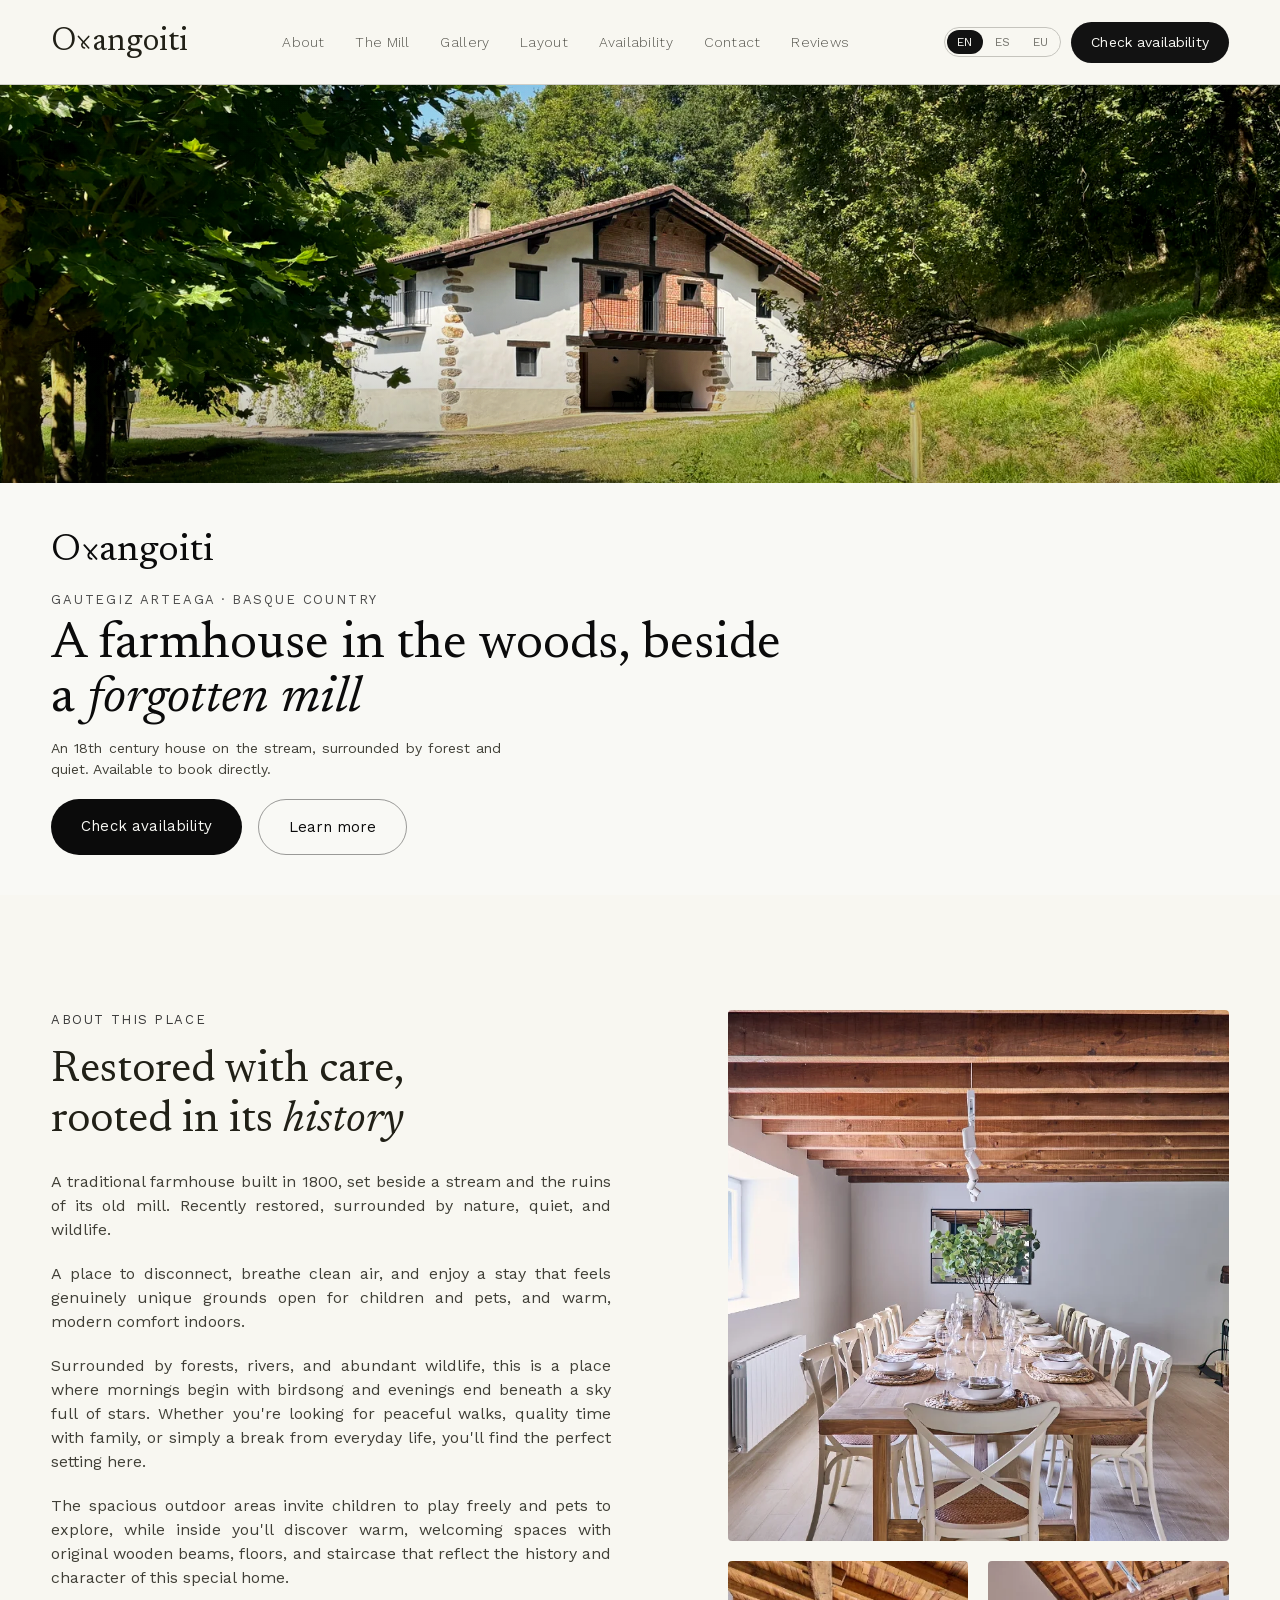
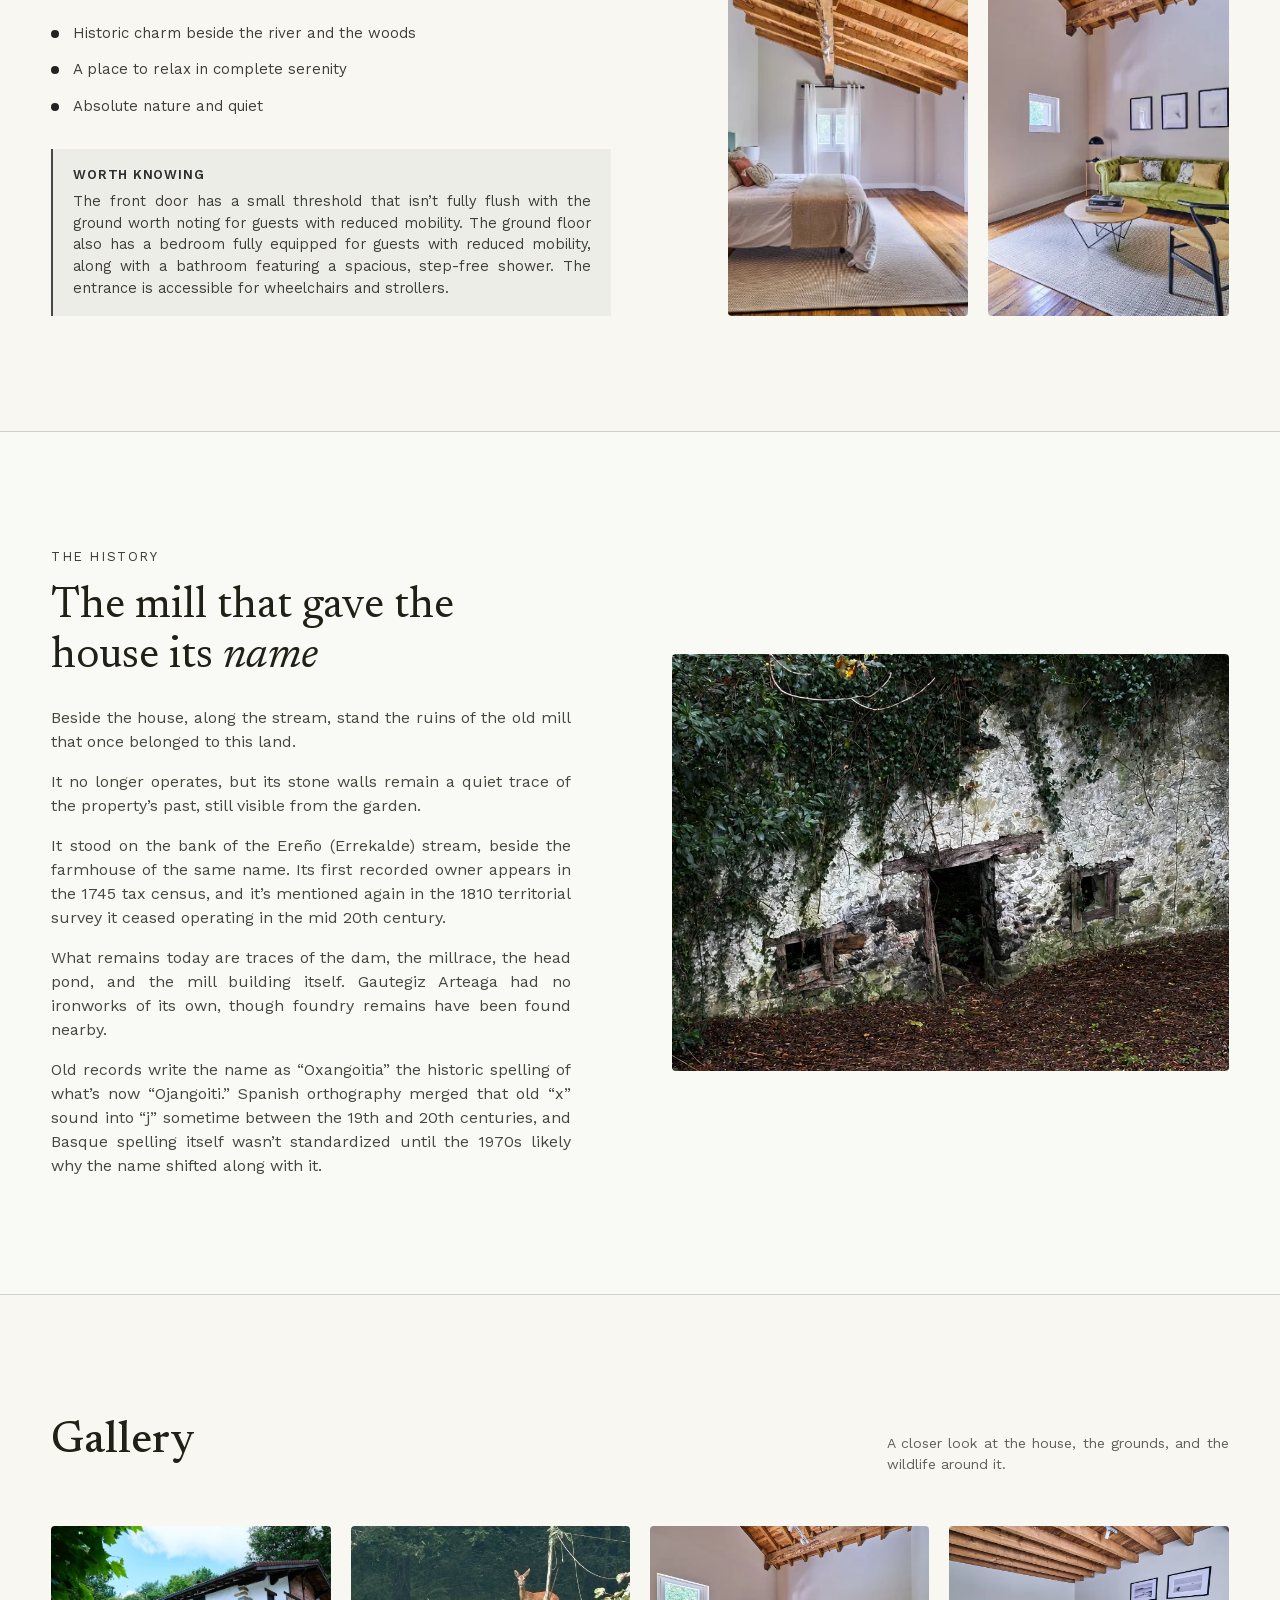
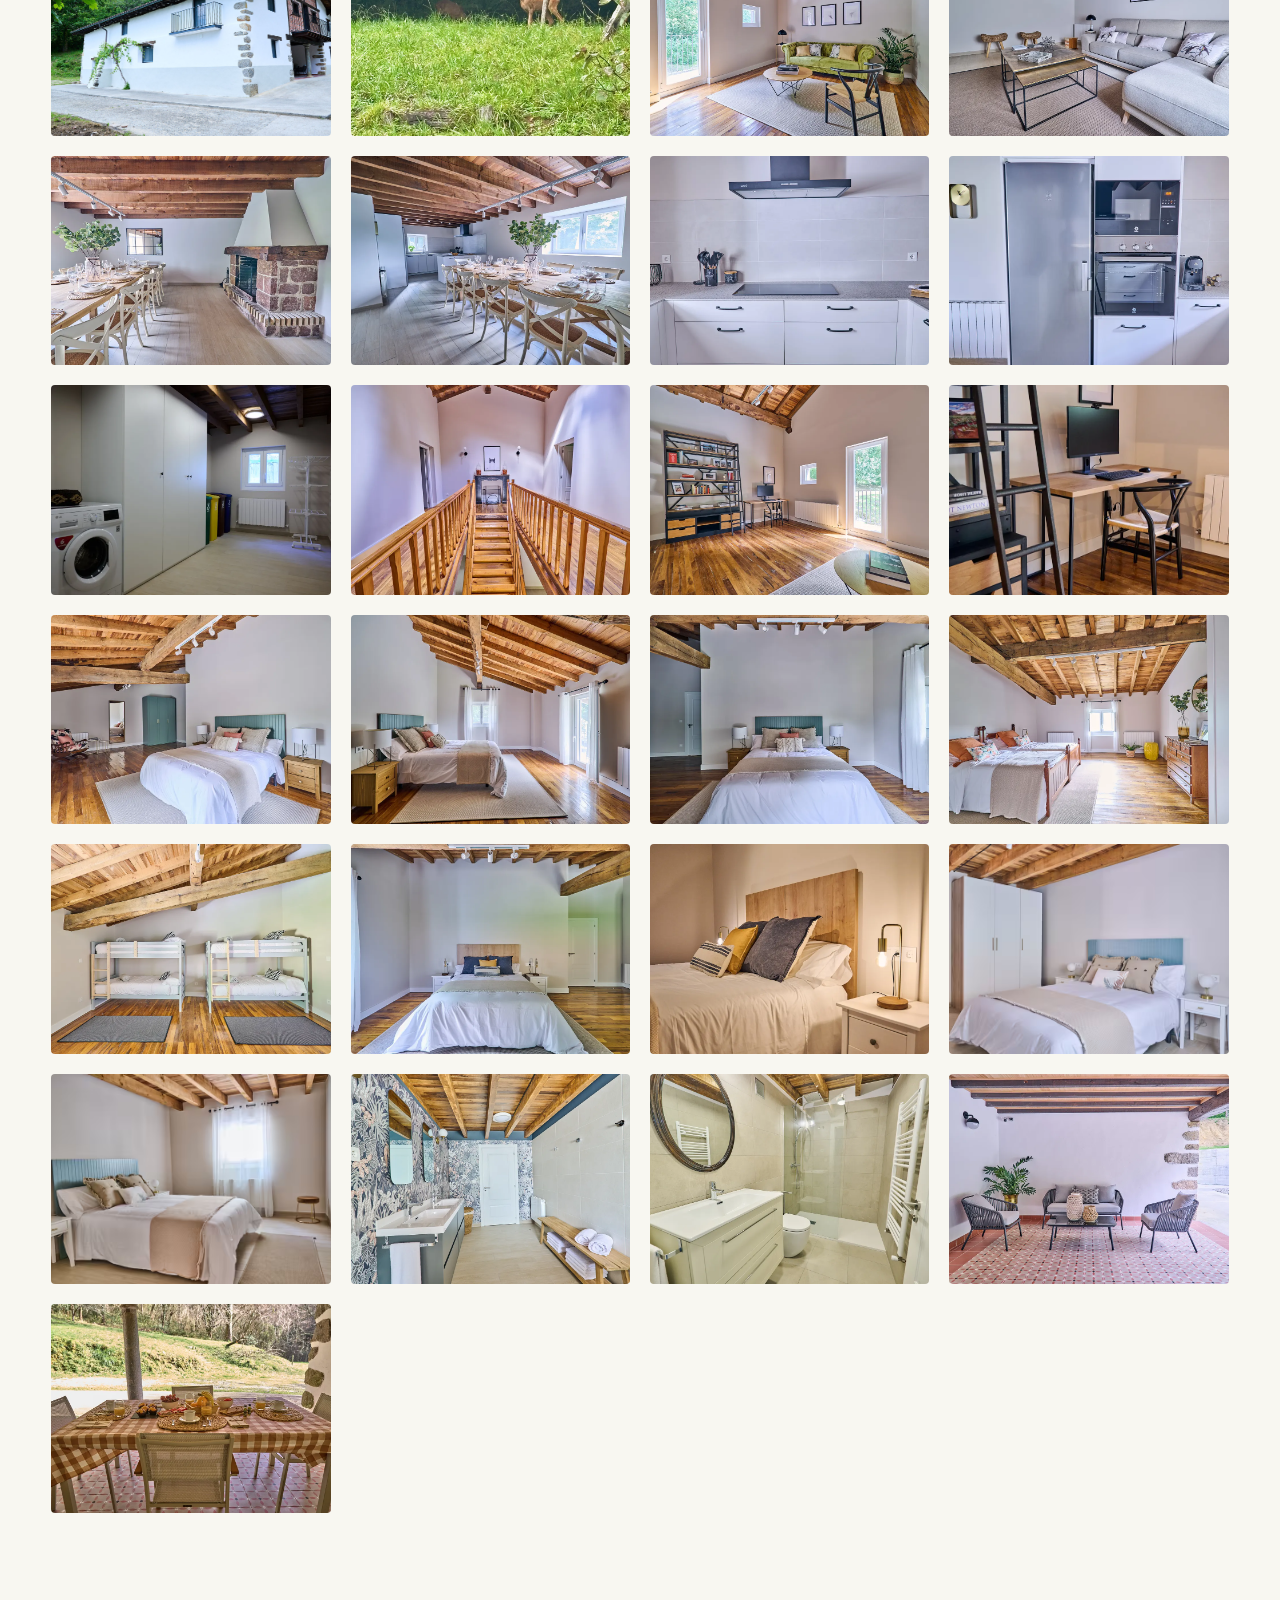
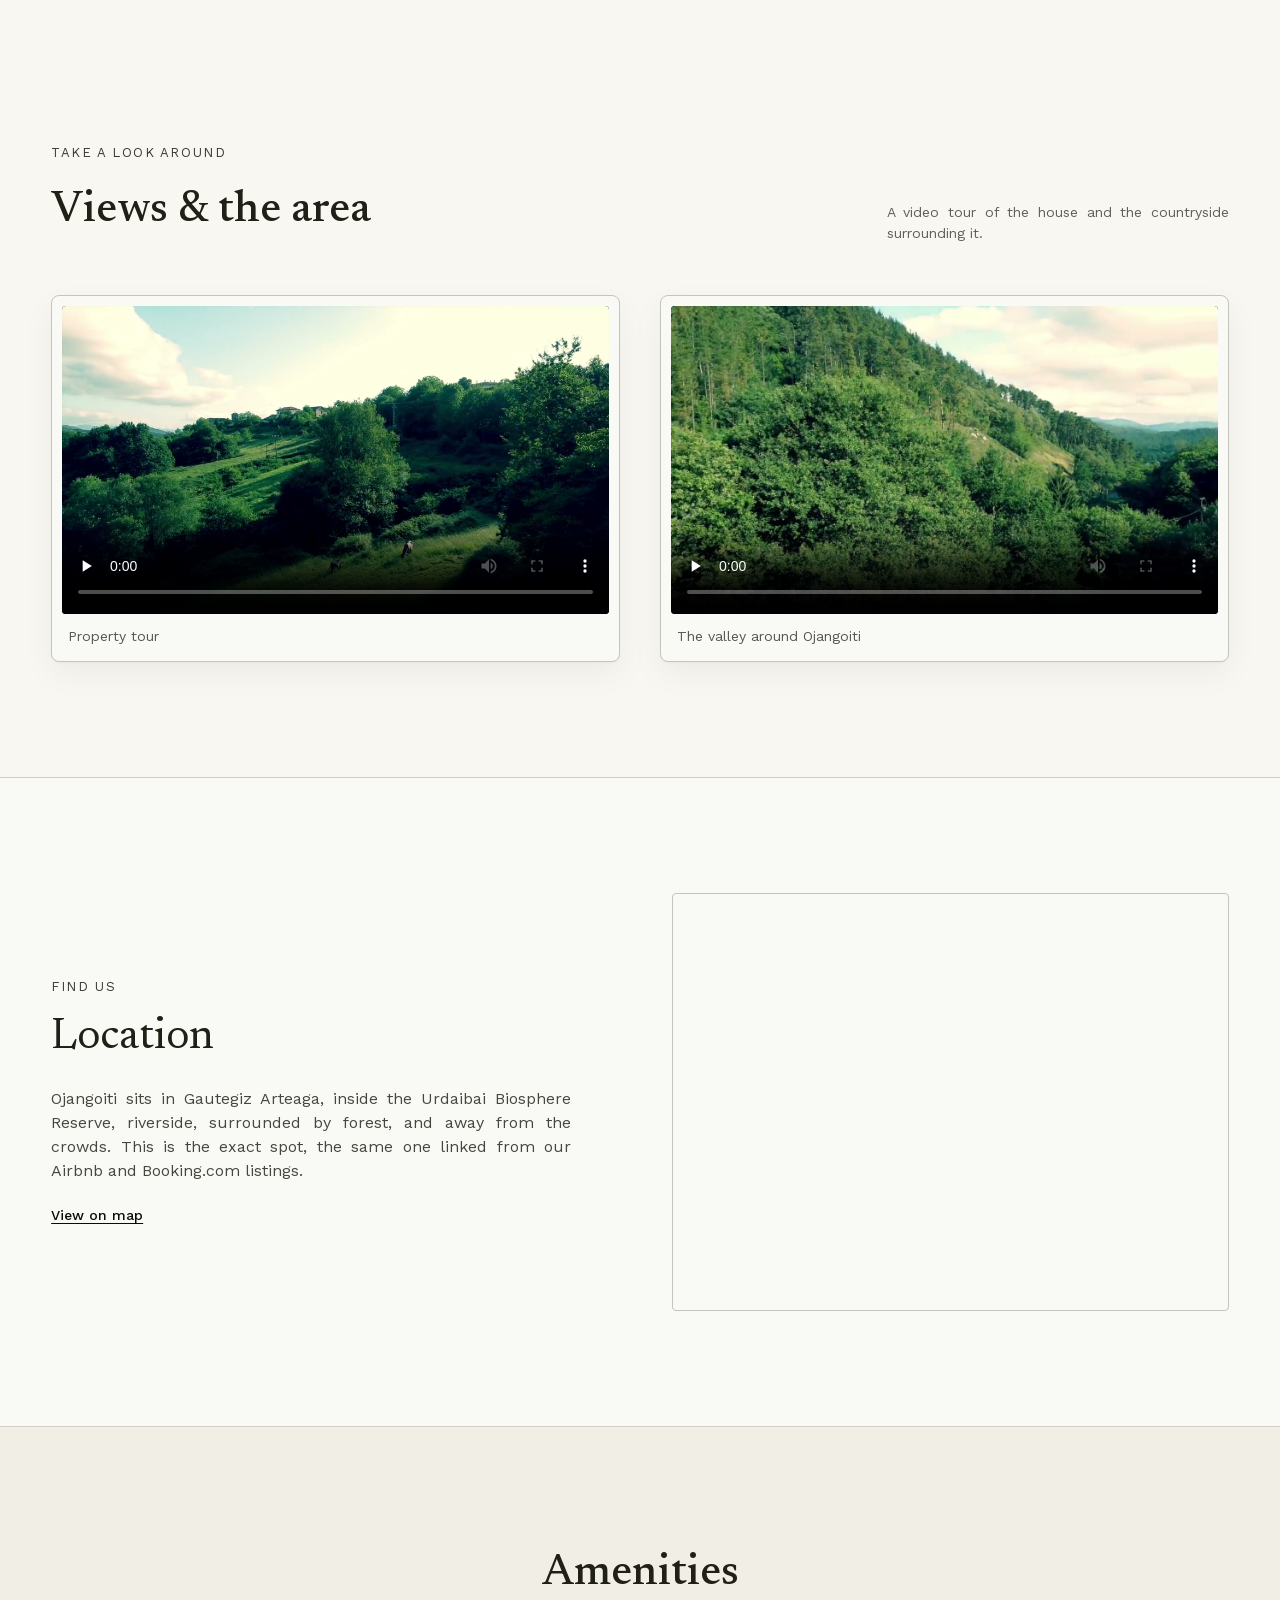
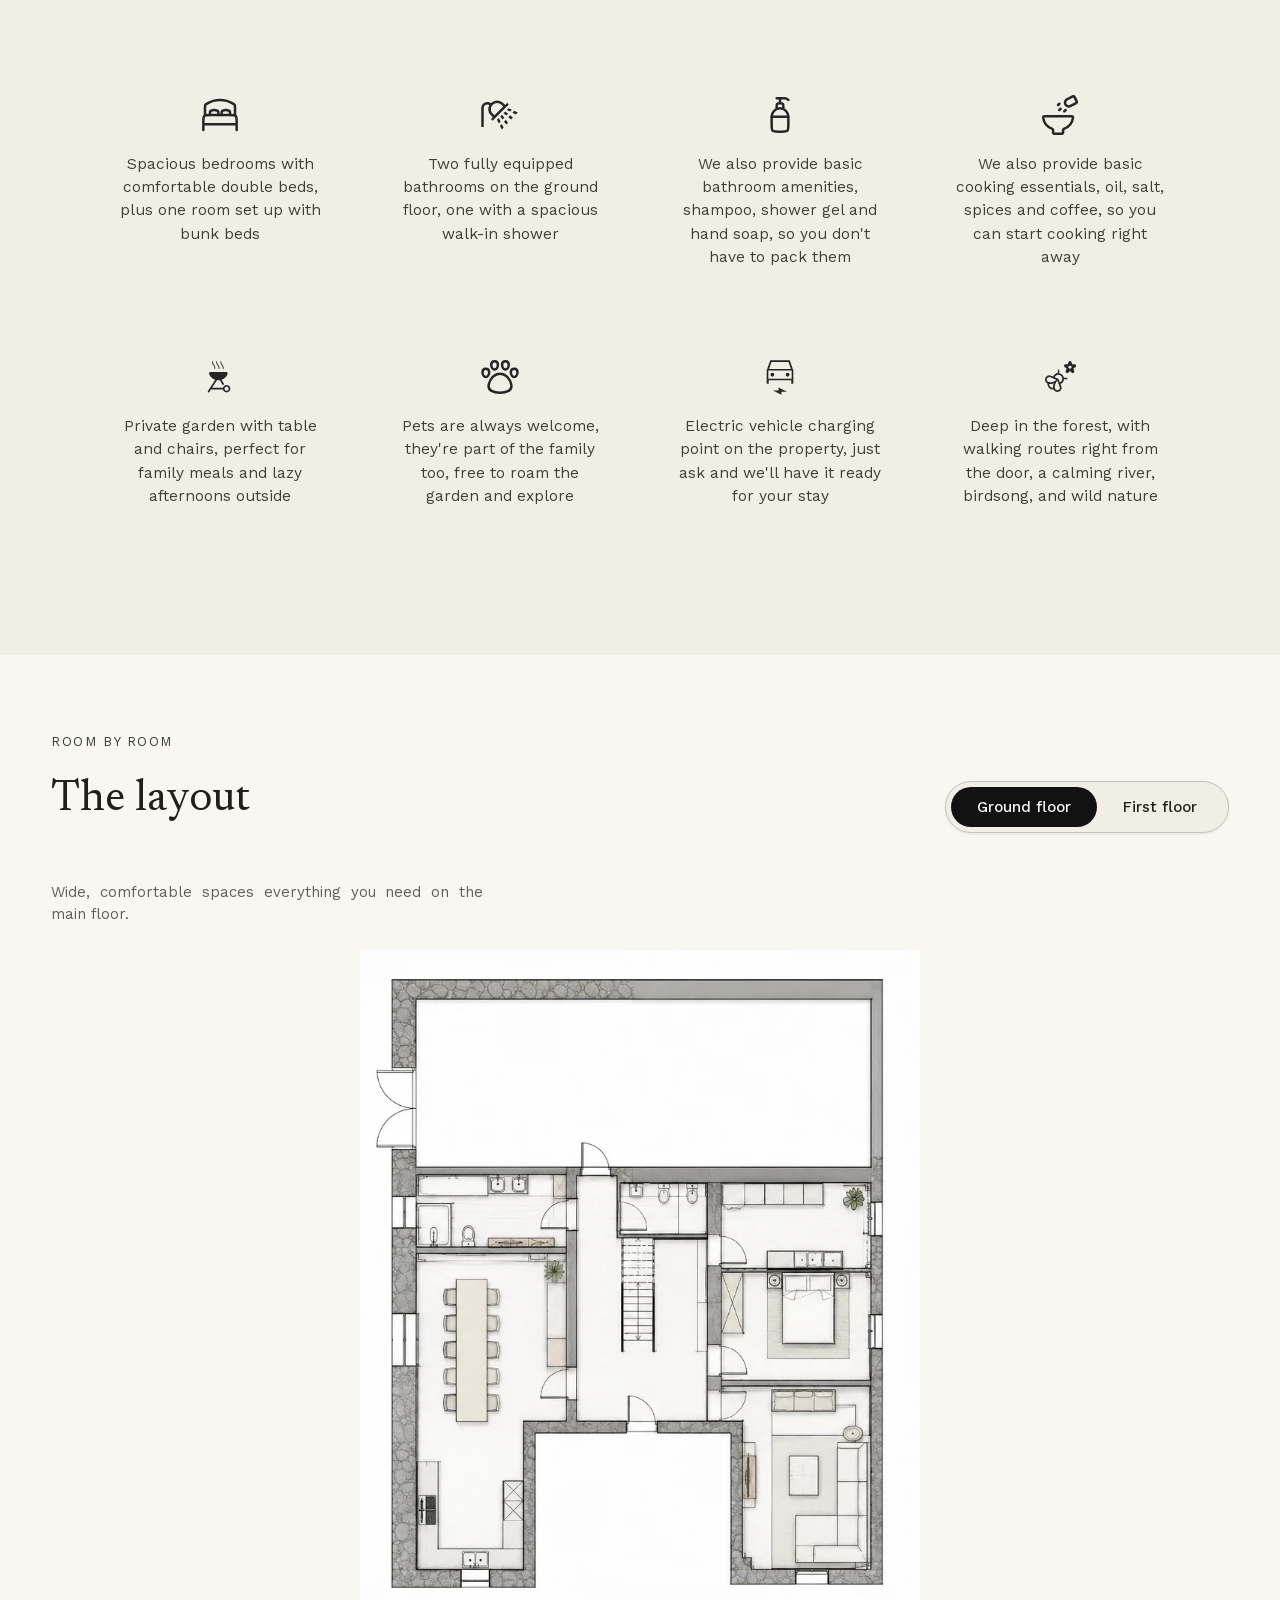
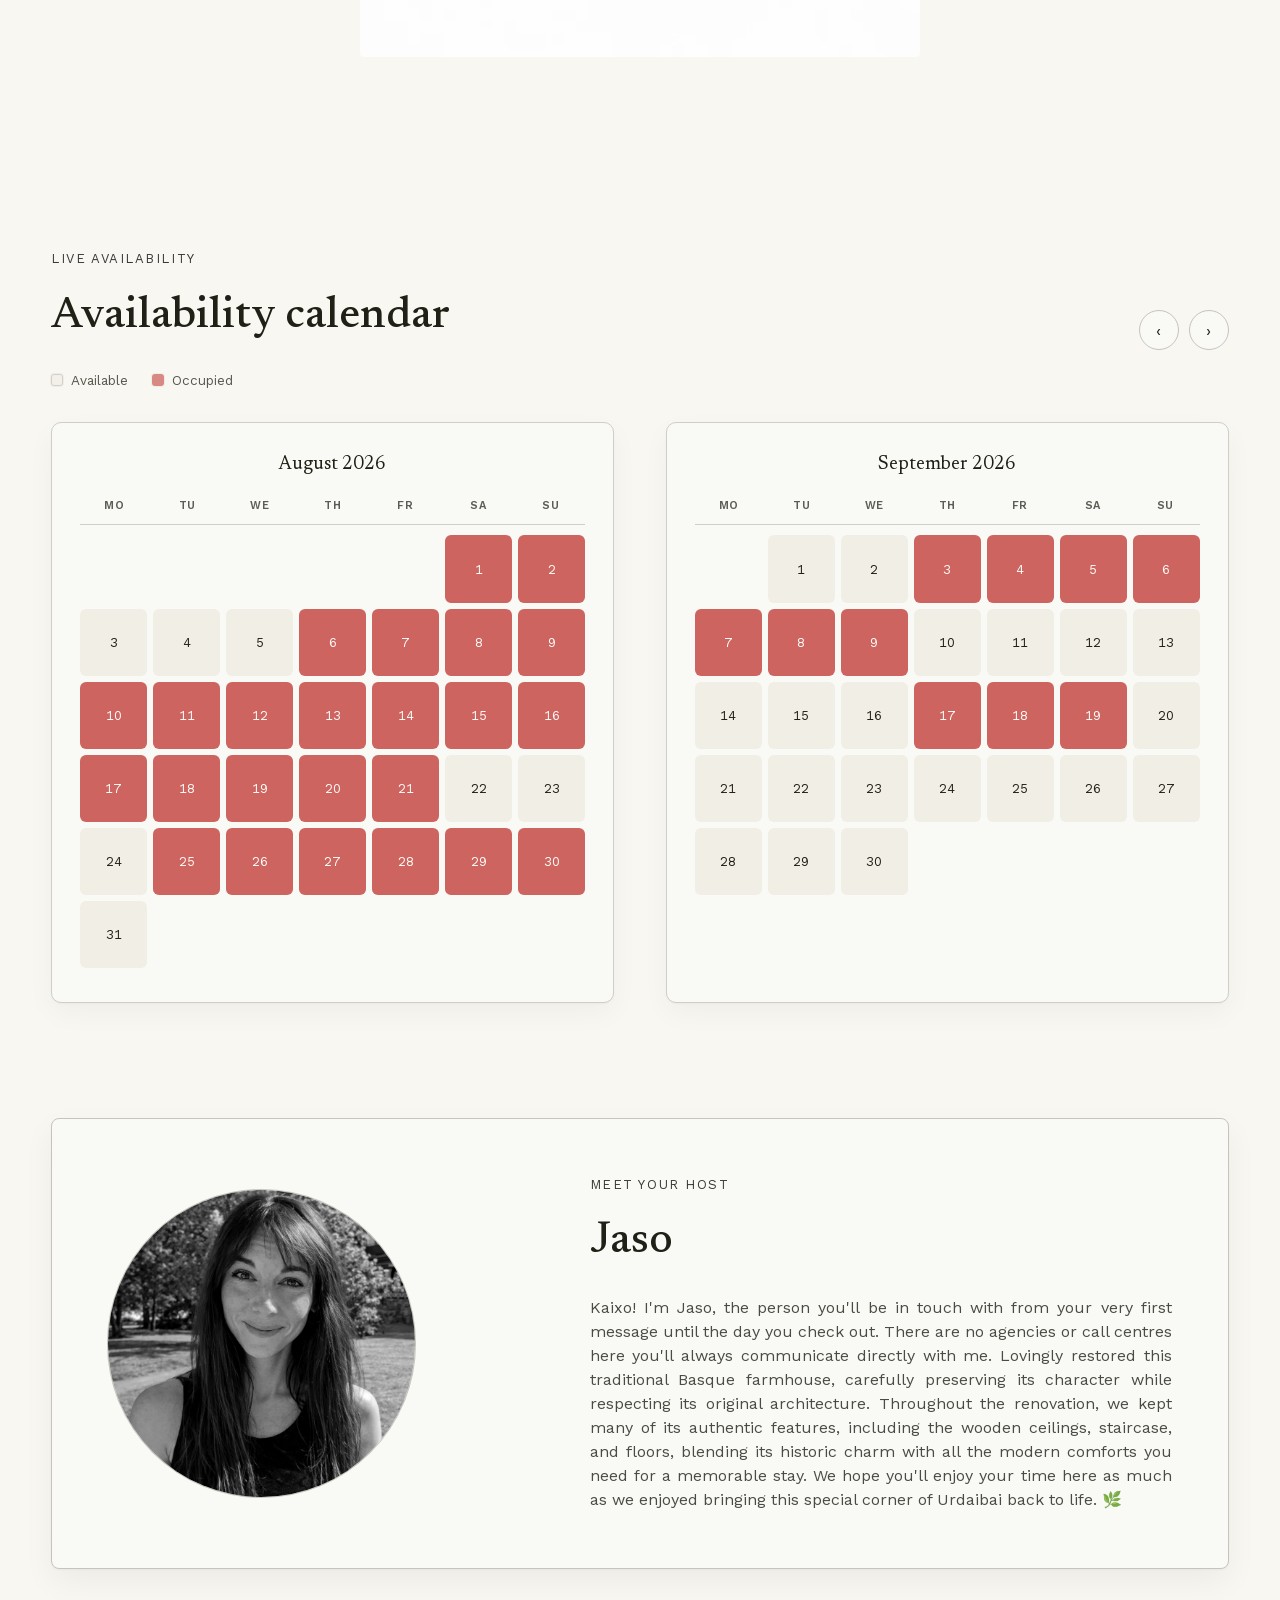
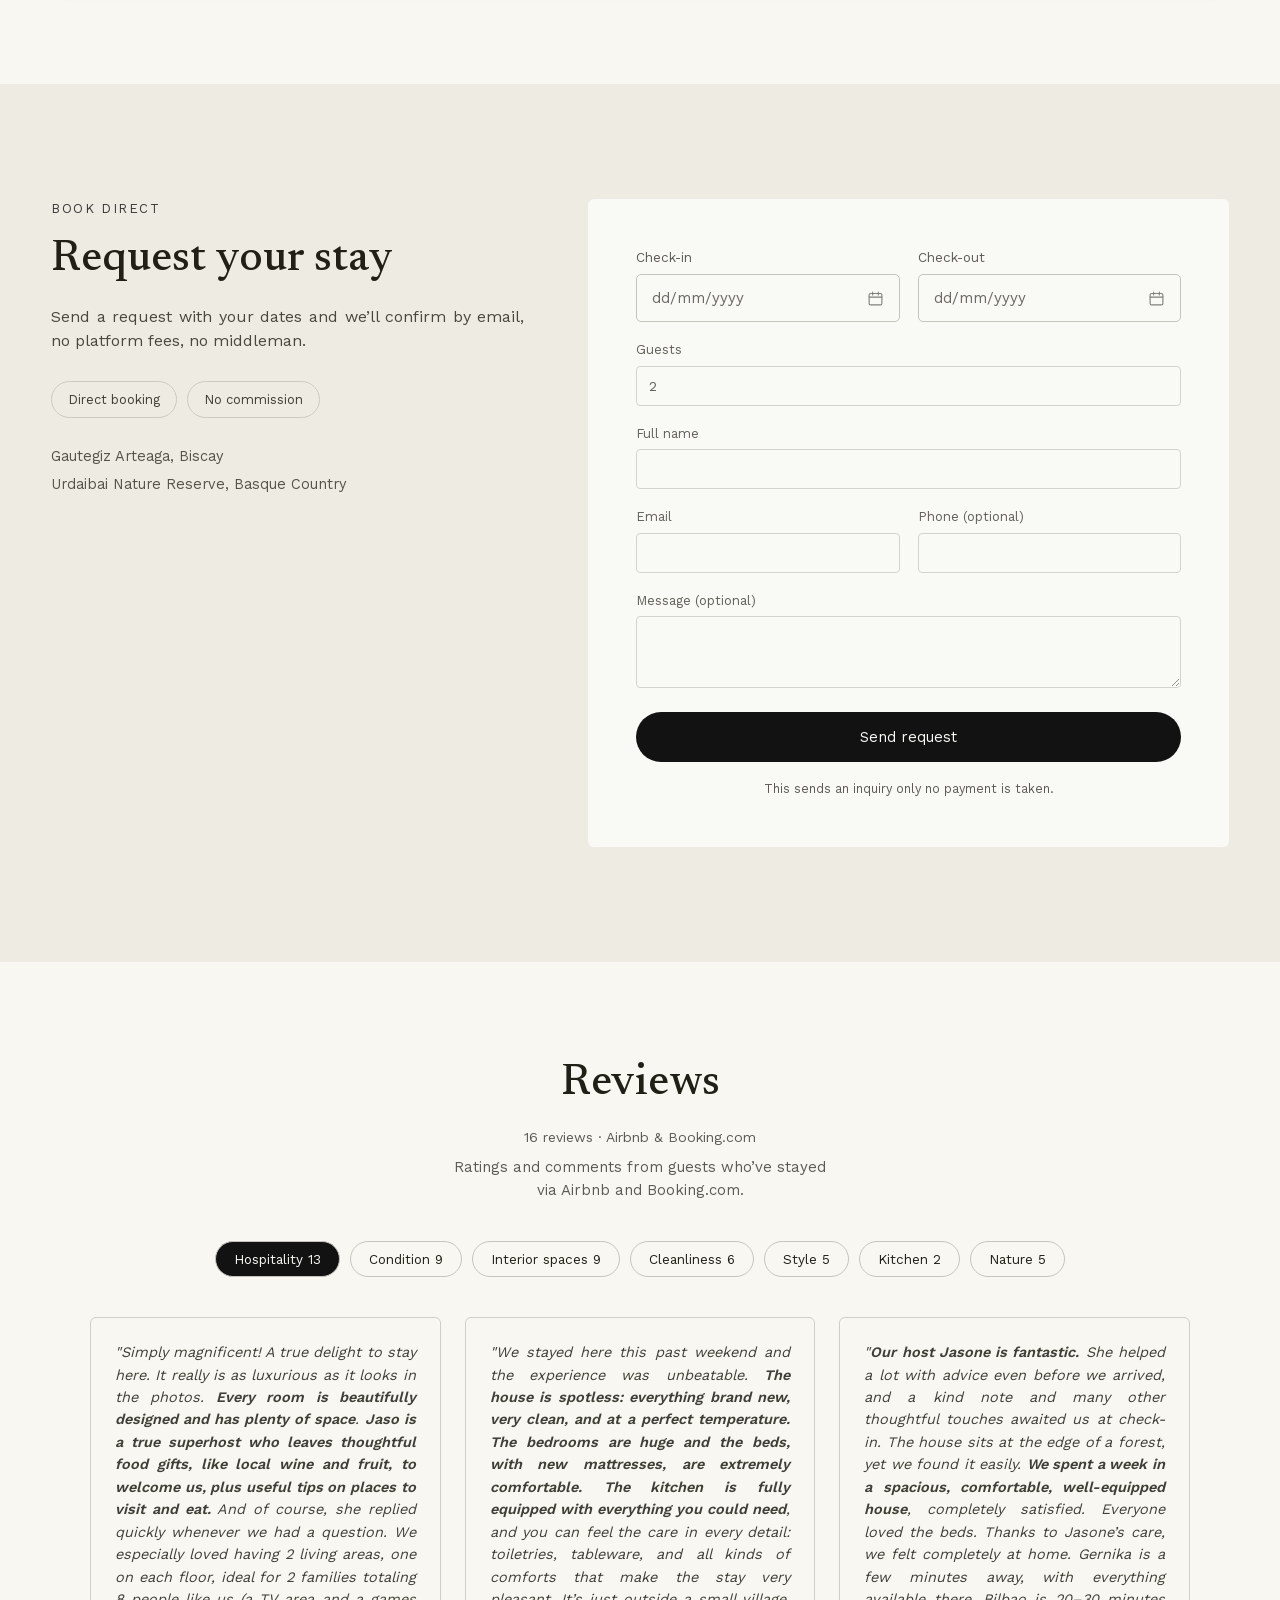
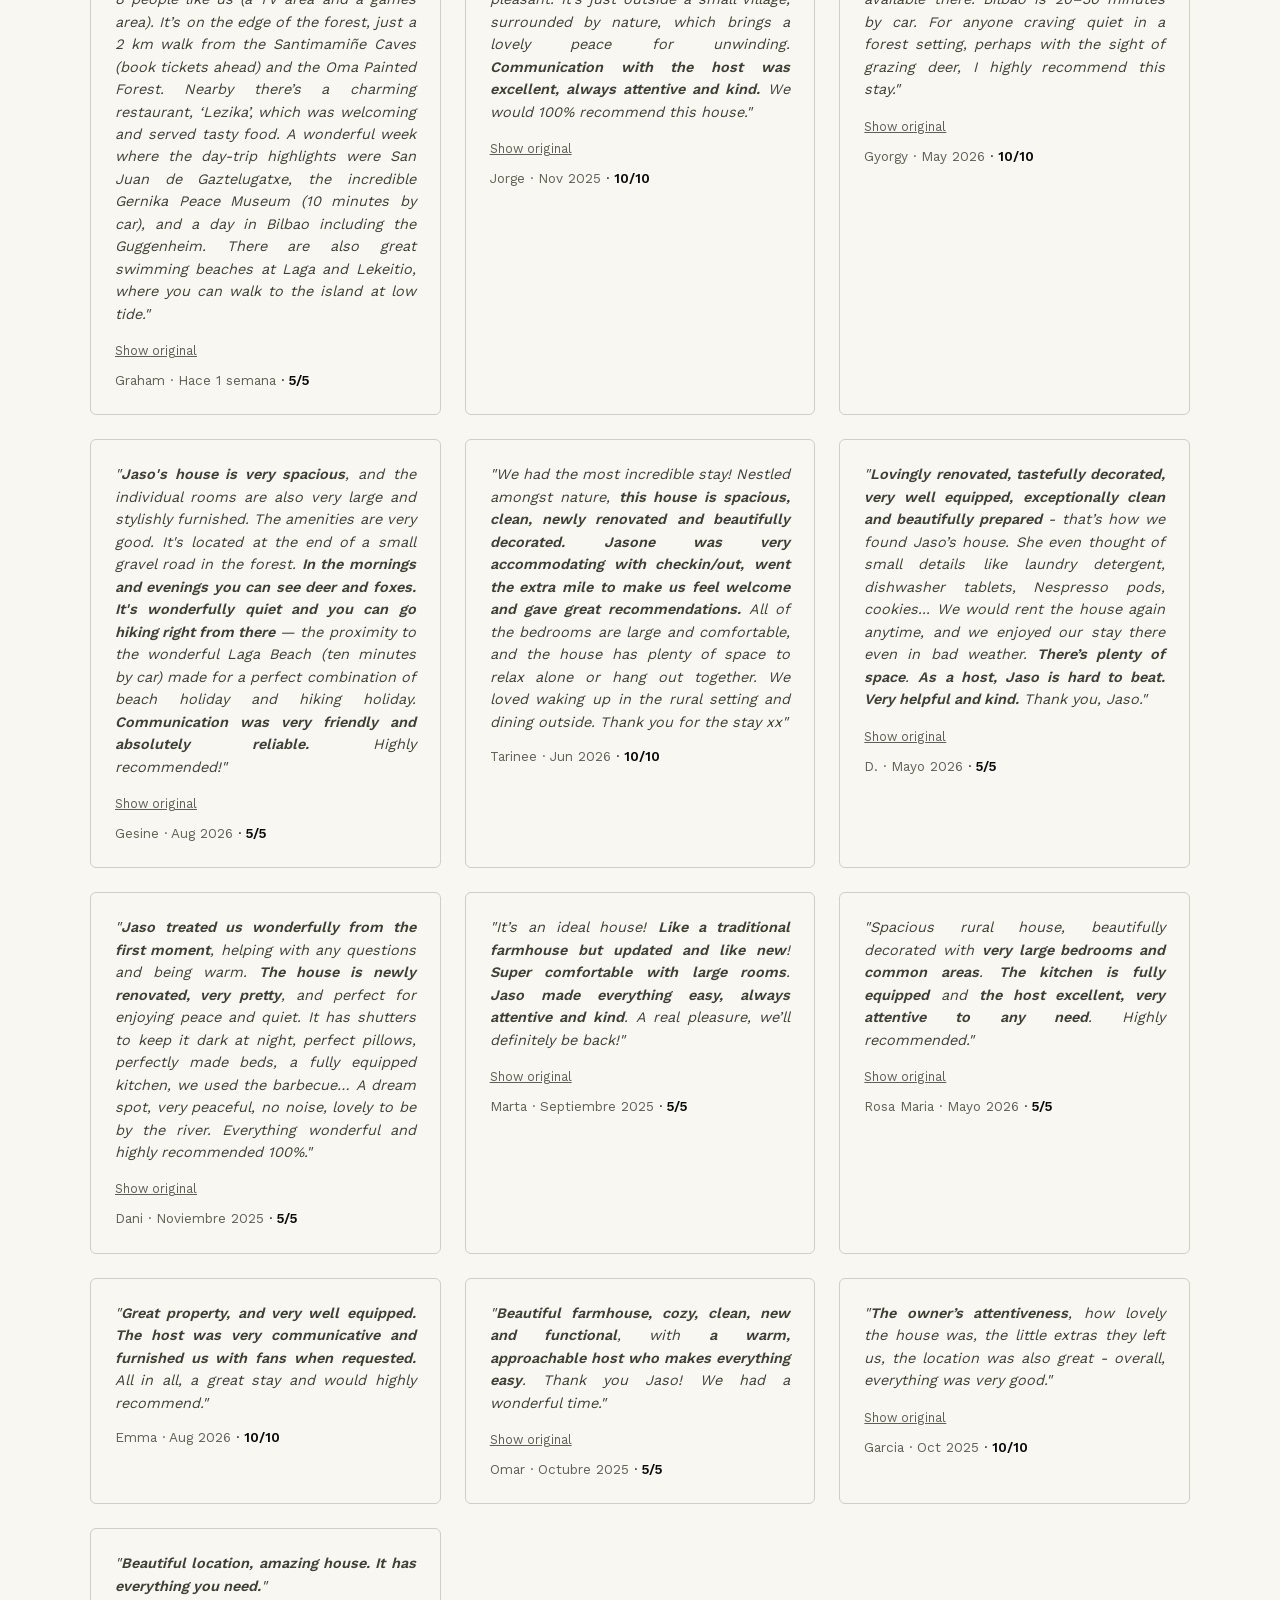
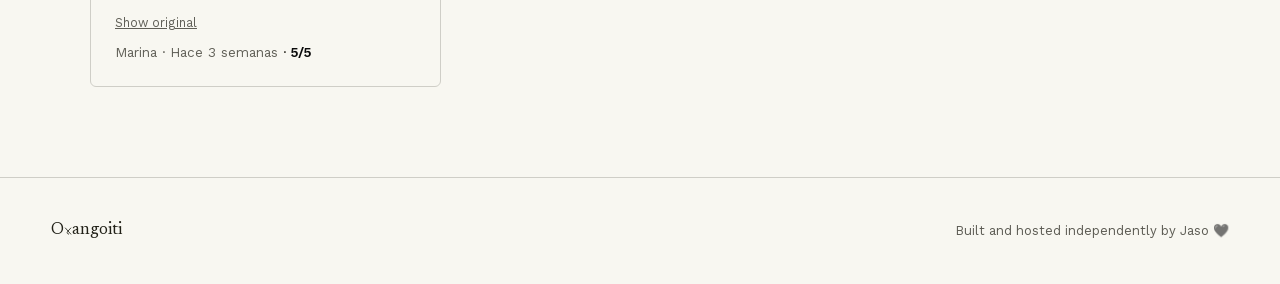
==== commit ddcfa033: "Sync build: svg, amenities and hero sections updated; also icon stuff" ====
--- a/index.html
+++ b/index.html
@@ -1 +1 @@
-<!DOCTYPE html><html lang="en" class="newsreader_dc10d314-module__Gavziq__variable work_sans_6bac58e5-module__9Zm5_a__variable"><head><meta charSet="utf-8"/><meta name="viewport" content="width=device-width, initial-scale=1"/><link rel="preload" href="/_next/static/media/5f402bd2d8eef81a-s.p.40bho2kviej2o.woff2" as="font" crossorigin="" type="font/woff2"/><link rel="preload" href="/_next/static/media/7ddd198311ba7843-s.p.3kq6k02b2ysv1.woff2" as="font" crossorigin="" type="font/woff2"/><link rel="preload" href="/_next/static/media/9433d1a810498265-s.p.1hij5ex6k3v9q.woff2" as="font" crossorigin="" type="font/woff2"/><link rel="stylesheet" href="/_next/static/chunks/1pu5i5a686jve.css" data-precedence="next"/><link rel="stylesheet" href="/_next/static/chunks/2xvzh3mcpixsw.css" data-precedence="next"/><link rel="preload" as="script" fetchPriority="low" href="/_next/static/chunks/3ll07n217cgxf.js"/><script src="/_next/static/chunks/33g7_zjejejur.js" async=""></script><script src="/_next/static/chunks/1upe53-127sm4.js" async=""></script><script src="/_next/static/chunks/turbopack-23zfcqqn2vu_1.js" async=""></script><script src="/_next/static/chunks/1d4h-sglyo8ft.js" async=""></script><script src="/_next/static/chunks/14mumt5_n0xhi.js" async=""></script><script src="/_next/static/chunks/3hvfcugovdhab.js" async=""></script><meta name="next-size-adjust" content=""/><title>Ojangoiti — Gautegiz Arteaga, Basque Country</title><meta name="description" content="A restored 18th-century farmhouse beside an old mill in Gautegiz Arteaga, Urdaibai Nature Reserve. Book directly."/><link rel="icon" href="/icon.svg?icon.3hvz3ky474257.svg" sizes="any" type="image/svg+xml"/><script src="/_next/static/chunks/0cz1d0mv5g_q7.js" noModule=""></script></head><body><div hidden=""><!--$--><!--/$--></div><script type="application/ld+json">{"@context":"https://schema.org","@type":"LodgingBusiness","name":"Ojangoiti","alternateName":"Ojangoiti - Refugio junto al río - Urdaibai","description":"A restored 18th-century farmhouse beside an old mill in Gautegiz Arteaga, Urdaibai Nature Reserve. Book directly.","url":"https://ojangoiti.com/","image":"https://ojangoiti.com/images/exterior-side.jpg","address":{"@type":"PostalAddress","streetAddress":"Errekalde 12","addressLocality":"Gautegiz Arteaga","postalCode":"48314","addressRegion":"Bizkaia","addressCountry":"ES"},"geo":{"@type":"GeoCoordinates","latitude":43.3570278,"longitude":-2.6470408},"hasMap":"https://www.google.com/maps/place/Ojangoiti:+Alojamiento+Vacacional/@43.3555118,-2.6475067,589m/data=!3m1!1e3!4m15!1m8!3m7!1s0xd4e3b0dca7108c1:0xe31cb6a54826bedd!2sGautegiz+Arteaga,+Vizcaya!3b1!8m2!3d43.3709216!4d-2.6636066!16zL20vMDg4eHN2!3m5!1s0xd4e3b61c73c2f6f:0xcf478365024c18bd!8m2!3d43.3570278!4d-2.6470408!16s%2Fg%2F11whyq6kkj","petsAllowed":true,"maximumAttendeeCapacity":8,"numberOfRooms":5,"amenityFeature":[{"@type":"LocationFeatureSpecification","name":"Garden","value":true},{"@type":"LocationFeatureSpecification","name":"Riverside location","value":true},{"@type":"LocationFeatureSpecification","name":"EV charging","value":true},{"@type":"LocationFeatureSpecification","name":"Pets allowed","value":true}]}</script><header class="Header-module__hBw1pG__header"><div class="Header-module__hBw1pG__bar"><span style="font-family:var(--font-heading);font-size:32px;display:inline-flex;align-items:center">O<svg viewBox="0 0 60 60" style="width:0.6em;height:0.95em;margin:0 -0.06em;flex-shrink:0" aria-hidden="true"><line x1="14" y1="12" x2="46" y2="48" stroke="currentColor" stroke-width="5" stroke-linecap="round"></line><path d="M46 12 L26 34 A9 9 0 0 0 33 48" fill="none" stroke="currentColor" stroke-width="5" stroke-linecap="round"></path></svg>angoiti</span><nav class="Header-module__hBw1pG__nav"><a href="#about" class="Header-module__hBw1pG__navLink">About</a><a href="#mill" class="Header-module__hBw1pG__navLink">The Mill</a><a href="#gallery" class="Header-module__hBw1pG__navLink">Gallery</a><a href="#layout" class="Header-module__hBw1pG__navLink">Layout</a><a href="#availability" class="Header-module__hBw1pG__navLink">Availability</a><a href="#contact" class="Header-module__hBw1pG__navLink">Contact</a><a href="#reviews" class="Header-module__hBw1pG__navLink">Reviews</a></nav><div class="Header-module__hBw1pG__actions"><div class="Header-module__hBw1pG__langSwitcher" role="group" aria-label="Language"><button class="Header-module__hBw1pG__langButton" aria-pressed="true" data-active="true">EN</button><button class="Header-module__hBw1pG__langButton" aria-pressed="false" data-active="false">ES</button><button class="Header-module__hBw1pG__langButton" aria-pressed="false" data-active="false">EU</button></div><a href="#availability" class="Header-module__hBw1pG__cta">Check availability</a></div></div></header><main><section class="Hero-module__ZARIfG__hero"><div class="Hero-module__ZARIfG__photoWrap"><div style="position:absolute;overflow:hidden;border-radius:0;inset:0;width:100%;height:100%"><img alt="The house among the trees, river-side" loading="lazy" decoding="async" data-nimg="fill" style="position:absolute;height:100%;width:100%;left:0;top:0;right:0;bottom:0;object-fit:cover;color:transparent" src="/images/hero.webp"/></div><div class="Hero-module__ZARIfG__scrim"></div></div><div class="Hero-module__ZARIfG__panel"><div class="Hero-module__ZARIfG__inner"><div class="Hero-module__ZARIfG__logoRow"><span style="font-family:var(--font-heading);font-size:clamp(26px,3vw,38px);color:oklch(0.15 0 0);display:inline-flex;align-items:center">O<svg viewBox="0 0 60 60" style="width:0.6em;height:0.95em;margin:0 -0.06em;flex-shrink:0" aria-hidden="true"><line x1="14" y1="12" x2="46" y2="48" stroke="currentColor" stroke-width="5" stroke-linecap="round"></line><path d="M46 12 L26 34 A9 9 0 0 0 33 48" fill="none" stroke="currentColor" stroke-width="5" stroke-linecap="round"></path></svg>angoiti</span></div><div class="Hero-module__ZARIfG__kicker">Gautegiz Arteaga · Basque Country</div><h1 class="Hero-module__ZARIfG__headline">A farmhouse in the woods, beside a<!-- --> <em>forgotten mill</em></h1><p class="Hero-module__ZARIfG__subtitle">An 18th century house on the stream, surrounded by forest and quiet. Available to book directly.</p><div class="Hero-module__ZARIfG__ctas"><a href="#availability" class="Hero-module__ZARIfG__ctaPrimary">Check availability</a><a href="#about" class="Hero-module__ZARIfG__ctaSecondary">Learn more</a></div></div></div></section><section id="about" class="About-module__vAULUW__section" style="grid-template-columns:minmax(0,1.1fr) minmax(0,0.9fr)"><div><div class="About-module__vAULUW__kicker">About this place</div><h2 class="About-module__vAULUW__heading">Restored with care, rooted in its<!-- --> <em>history</em></h2><p class="About-module__vAULUW__body">A traditional farmhouse built in 1800, set beside a stream and the ruins of its old mill. Recently restored, surrounded by nature, quiet, and wildlife.</p><p class="About-module__vAULUW__body">A place to disconnect, breathe clean air, and enjoy a stay that feels genuinely unique grounds open for children and pets, and warm, modern comfort indoors.</p><p class="About-module__vAULUW__body">Surrounded by forests, rivers, and abundant wildlife, this is a place where mornings begin with birdsong and evenings end beneath a sky full of stars. Whether you&#x27;re looking for peaceful walks, quality time with family, or simply a break from everyday life, you&#x27;ll find the perfect setting here.</p><p class="About-module__vAULUW__bodyLast">The spacious outdoor areas invite children to play freely and pets to explore, while inside you&#x27;ll discover warm, welcoming spaces with original wooden beams, floors, and staircase that reflect the history and character of this special home.</p><div class="About-module__vAULUW__highlights"><div class="About-module__vAULUW__highlight"><div class="About-module__vAULUW__dot"></div><div class="About-module__vAULUW__highlightText">Historic charm beside the river and the woods</div></div><div class="About-module__vAULUW__highlight"><div class="About-module__vAULUW__dot"></div><div class="About-module__vAULUW__highlightText">A place to relax in complete serenity</div></div><div class="About-module__vAULUW__highlight"><div class="About-module__vAULUW__dot"></div><div class="About-module__vAULUW__highlightText">Absolute nature and quiet</div></div></div><div class="About-module__vAULUW__callout"><div class="About-module__vAULUW__calloutLabel">Worth knowing</div><div class="About-module__vAULUW__calloutNote">The front door has a small threshold that isn’t fully flush with the ground worth noting for guests with reduced mobility. The ground floor also has a bedroom fully equipped for guests with reduced mobility, along with a bathroom featuring a spacious, step-free shower. The entrance is accessible for wheelchairs and strollers.</div></div></div><div class="About-module__vAULUW__photos"><div style="position:relative;overflow:hidden;border-radius:4px;width:100%;flex:1.5 1 0%;min-height:0"><img alt="Interior, ground-floor bedroom" loading="lazy" decoding="async" data-nimg="fill" style="position:absolute;height:100%;width:100%;left:0;top:0;right:0;bottom:0;object-fit:cover;color:transparent" src="/images/about-1.webp"/></div><div class="About-module__vAULUW__photoGrid"><div style="position:relative;overflow:hidden;border-radius:4px;width:100%;height:100%"><img alt="Bathroom, walk-in shower" loading="lazy" decoding="async" data-nimg="fill" style="position:absolute;height:100%;width:100%;left:0;top:0;right:0;bottom:0;object-fit:cover;color:transparent" src="/images/about-2.webp"/></div><div style="position:relative;overflow:hidden;border-radius:4px;width:100%;height:100%"><img alt="Garden &amp; grounds" loading="lazy" decoding="async" data-nimg="fill" style="position:absolute;height:100%;width:100%;left:0;top:0;right:0;bottom:0;object-fit:cover;color:transparent" src="/images/about-3.webp"/></div></div></div></section><section id="mill" class="Mill-module__x4HdKG__section"><div class="Mill-module__x4HdKG__inner" style="grid-template-columns:1fr 1fr"><div style="position:relative;overflow:hidden;border-radius:4px;width:100%;aspect-ratio:4/3;order:2"><img alt="Ruins of the old mill by the stream" loading="lazy" decoding="async" data-nimg="fill" style="position:absolute;height:100%;width:100%;left:0;top:0;right:0;bottom:0;object-fit:cover;color:transparent" src="/images/mill.webp"/></div><div><div class="Mill-module__x4HdKG__kicker">The history</div><h2 class="Mill-module__x4HdKG__heading">The mill that gave the house its<!-- --> <em>name</em></h2><p class="Mill-module__x4HdKG__body">Beside the house, along the stream, stand the ruins of the old mill that once belonged to this land.</p><p class="Mill-module__x4HdKG__body">It no longer operates, but its stone walls remain a quiet trace of the property’s past, still visible from the garden.</p><p class="Mill-module__x4HdKG__body">It stood on the bank of the Ereño (Errekalde) stream, beside the farmhouse of the same name. Its first recorded owner appears in the 1745 tax census, and it’s mentioned again in the 1810 territorial survey it ceased operating in the mid 20th century.</p><p class="Mill-module__x4HdKG__body">What remains today are traces of the dam, the millrace, the head pond, and the mill building itself. Gautegiz Arteaga had no ironworks of its own, though foundry remains have been found nearby.</p><p class="Mill-module__x4HdKG__bodyLast">Old records write the name as “Oxangoitia” the historic spelling of what’s now “Ojangoiti.” Spanish orthography merged that old “x” sound into “j” sometime between the 19th and 20th centuries, and Basque spelling itself wasn’t standardized until the 1970s likely why the name shifted along with it.</p></div></div></section><section id="gallery" class="Gallery-module__3QxX8q__section"><div class="Gallery-module__3QxX8q__header"><h2 class="Gallery-module__3QxX8q__heading">Gallery</h2><div class="Gallery-module__3QxX8q__subtitle">A closer look at the house, the grounds, and the wildlife around it.</div></div><div class="Gallery-module__3QxX8q__grid"><div style="position:relative;overflow:hidden;border-radius:4px;width:100%;aspect-ratio:4/3"><img alt="Photo: exterior, house among trees" loading="lazy" decoding="async" data-nimg="fill" style="position:absolute;height:100%;width:100%;left:0;top:0;right:0;bottom:0;object-fit:cover;color:transparent" src="/images/exterior-side.jpg"/></div><div style="position:relative;overflow:hidden;border-radius:4px;width:100%;aspect-ratio:4/3"><img alt="Photo: roe deer in the meadow" loading="lazy" decoding="async" data-nimg="fill" style="position:absolute;height:100%;width:100%;left:0;top:0;right:0;bottom:0;object-fit:cover;color:transparent" src="/images/wildlife-deer.webp"/></div><div style="position:relative;overflow:hidden;border-radius:4px;width:100%;aspect-ratio:4/3"><img alt="Photo: living room, green chesterfield" loading="lazy" decoding="async" data-nimg="fill" style="position:absolute;height:100%;width:100%;left:0;top:0;right:0;bottom:0;object-fit:cover;color:transparent" src="/images/living-room-chesterfield.webp"/></div><div style="position:relative;overflow:hidden;border-radius:4px;width:100%;aspect-ratio:4/3"><img alt="Photo: living room, sectional sofa" loading="lazy" decoding="async" data-nimg="fill" style="position:absolute;height:100%;width:100%;left:0;top:0;right:0;bottom:0;object-fit:cover;color:transparent" src="/images/living-room-sectional.webp"/></div><div style="position:relative;overflow:hidden;border-radius:4px;width:100%;aspect-ratio:4/3"><img alt="Photo: dining room &amp; stone fireplace" loading="lazy" decoding="async" data-nimg="fill" style="position:absolute;height:100%;width:100%;left:0;top:0;right:0;bottom:0;object-fit:cover;color:transparent" src="/images/dining-fireplace.webp"/></div><div style="position:relative;overflow:hidden;border-radius:4px;width:100%;aspect-ratio:4/3"><img alt="Photo: open dining &amp; kitchen, exposed beams" loading="lazy" decoding="async" data-nimg="fill" style="position:absolute;height:100%;width:100%;left:0;top:0;right:0;bottom:0;object-fit:cover;color:transparent" src="/images/kitchen-dining-open.webp"/></div><div style="position:relative;overflow:hidden;border-radius:4px;width:100%;aspect-ratio:4/3"><img alt="Photo: kitchen" loading="lazy" decoding="async" data-nimg="fill" style="position:absolute;height:100%;width:100%;left:0;top:0;right:0;bottom:0;object-fit:cover;color:transparent" src="/images/kitchen.webp"/></div><div style="position:relative;overflow:hidden;border-radius:4px;width:100%;aspect-ratio:4/3"><img alt="Photo: kitchen appliances" loading="lazy" decoding="async" data-nimg="fill" style="position:absolute;height:100%;width:100%;left:0;top:0;right:0;bottom:0;object-fit:cover;color:transparent" src="/images/kitchen-appliances.webp"/></div><div style="position:relative;overflow:hidden;border-radius:4px;width:100%;aspect-ratio:4/3"><img alt="Photo: laundry &amp; utility room" loading="lazy" decoding="async" data-nimg="fill" style="position:absolute;height:100%;width:100%;left:0;top:0;right:0;bottom:0;object-fit:cover;color:transparent" src="/images/laundry-utility.webp"/></div><div style="position:relative;overflow:hidden;border-radius:4px;width:100%;aspect-ratio:4/3"><img alt="Photo: staircase &amp; landing" loading="lazy" decoding="async" data-nimg="fill" style="position:absolute;height:100%;width:100%;left:0;top:0;right:0;bottom:0;object-fit:cover;color:transparent" src="/images/staircase-landing.webp"/></div><div style="position:relative;overflow:hidden;border-radius:4px;width:100%;aspect-ratio:4/3"><img alt="Photo: study, bookshelf &amp; desk" loading="lazy" decoding="async" data-nimg="fill" style="position:absolute;height:100%;width:100%;left:0;top:0;right:0;bottom:0;object-fit:cover;color:transparent" src="/images/office-desk.webp"/></div><div style="position:relative;overflow:hidden;border-radius:4px;width:100%;aspect-ratio:4/3"><img alt="Photo: study desk, detail" loading="lazy" decoding="async" data-nimg="fill" style="position:absolute;height:100%;width:100%;left:0;top:0;right:0;bottom:0;object-fit:cover;color:transparent" src="/images/office-desk-detail.webp"/></div><div style="position:relative;overflow:hidden;border-radius:4px;width:100%;aspect-ratio:4/3"><img alt="Photo: bedroom" loading="lazy" decoding="async" data-nimg="fill" style="position:absolute;height:100%;width:100%;left:0;top:0;right:0;bottom:0;object-fit:cover;color:transparent" src="/images/bedroom-teal.webp"/></div><div style="position:relative;overflow:hidden;border-radius:4px;width:100%;aspect-ratio:4/3"><img alt="Photo: bedroom, vaulted wood ceiling" loading="lazy" decoding="async" data-nimg="fill" style="position:absolute;height:100%;width:100%;left:0;top:0;right:0;bottom:0;object-fit:cover;color:transparent" src="/images/bedroom-vaulted.webp"/></div><div style="position:relative;overflow:hidden;border-radius:4px;width:100%;aspect-ratio:4/3"><img alt="Photo: bedroom, vaulted ceiling, wide view" loading="lazy" decoding="async" data-nimg="fill" style="position:absolute;height:100%;width:100%;left:0;top:0;right:0;bottom:0;object-fit:cover;color:transparent" src="/images/bedroom-vaulted-wide.webp"/></div><div style="position:relative;overflow:hidden;border-radius:4px;width:100%;aspect-ratio:4/3"><img alt="Photo: twin bedroom" loading="lazy" decoding="async" data-nimg="fill" style="position:absolute;height:100%;width:100%;left:0;top:0;right:0;bottom:0;object-fit:cover;color:transparent" src="/images/bedroom-twin.webp"/></div><div style="position:relative;overflow:hidden;border-radius:4px;width:100%;aspect-ratio:4/3"><img alt="Photo: bunk room" loading="lazy" decoding="async" data-nimg="fill" style="position:absolute;height:100%;width:100%;left:0;top:0;right:0;bottom:0;object-fit:cover;color:transparent" src="/images/bedroom-bunks.webp"/></div><div style="position:relative;overflow:hidden;border-radius:4px;width:100%;aspect-ratio:4/3"><img alt="Photo: bedroom, navy &amp; mustard accents" loading="lazy" decoding="async" data-nimg="fill" style="position:absolute;height:100%;width:100%;left:0;top:0;right:0;bottom:0;object-fit:cover;color:transparent" src="/images/bedroom-navy.webp"/></div><div style="position:relative;overflow:hidden;border-radius:4px;width:100%;aspect-ratio:4/3"><img alt="Photo: bedroom, navy &amp; mustard accents, detail" loading="lazy" decoding="async" data-nimg="fill" style="position:absolute;height:100%;width:100%;left:0;top:0;right:0;bottom:0;object-fit:cover;color:transparent" src="/images/bedroom-navy-detail.webp"/></div><div style="position:relative;overflow:hidden;border-radius:4px;width:100%;aspect-ratio:4/3"><img alt="Photo: bedroom, duck-egg blue headboard" loading="lazy" decoding="async" data-nimg="fill" style="position:absolute;height:100%;width:100%;left:0;top:0;right:0;bottom:0;object-fit:cover;color:transparent" src="/images/bedroom-duckegg.avif"/></div><div style="position:relative;overflow:hidden;border-radius:4px;width:100%;aspect-ratio:4/3"><img alt="Photo: bedroom, duck-egg blue headboard, window view" loading="lazy" decoding="async" data-nimg="fill" style="position:absolute;height:100%;width:100%;left:0;top:0;right:0;bottom:0;object-fit:cover;color:transparent" src="/images/bedroom-duckegg-detail.avif"/></div><div style="position:relative;overflow:hidden;border-radius:4px;width:100%;aspect-ratio:4/3"><img alt="Photo: bathroom" loading="lazy" decoding="async" data-nimg="fill" style="position:absolute;height:100%;width:100%;left:0;top:0;right:0;bottom:0;object-fit:cover;color:transparent" src="/images/bathroom-jungle.webp"/></div><div style="position:relative;overflow:hidden;border-radius:4px;width:100%;aspect-ratio:4/3"><img alt="Photo: en-suite bathroom" loading="lazy" decoding="async" data-nimg="fill" style="position:absolute;height:100%;width:100%;left:0;top:0;right:0;bottom:0;object-fit:cover;color:transparent" src="/images/bathroom-ensuite.webp"/></div><div style="position:relative;overflow:hidden;border-radius:4px;width:100%;aspect-ratio:4/3"><img alt="Photo: covered patio" loading="lazy" decoding="async" data-nimg="fill" style="position:absolute;height:100%;width:100%;left:0;top:0;right:0;bottom:0;object-fit:cover;color:transparent" src="/images/patio.webp"/></div><div style="position:relative;overflow:hidden;border-radius:4px;width:100%;aspect-ratio:4/3"><img alt="Photo: breakfast on the covered patio" loading="lazy" decoding="async" data-nimg="fill" style="position:absolute;height:100%;width:100%;left:0;top:0;right:0;bottom:0;object-fit:cover;color:transparent" src="/images/patio-breakfast.webp"/></div></div></section><section id="views" class="Views-module__mkDw1G__section"><div class="Views-module__mkDw1G__header"><div><div class="Views-module__mkDw1G__kicker">Take a look around</div><h2 class="Views-module__mkDw1G__heading">Views &amp; the area</h2></div><div class="Views-module__mkDw1G__subtitle">A video tour of the house and the countryside surrounding it.</div></div><div class="Views-module__mkDw1G__grid"><div class="Views-module__mkDw1G__videoCard"><video class="Views-module__mkDw1G__video" src="/videos/property-tour.mp4" poster="/images/property-tour-poster.jpg" controls="" playsInline="" preload="none"></video><div class="Views-module__mkDw1G__caption">Property tour</div></div><div class="Views-module__mkDw1G__videoCard"><video class="Views-module__mkDw1G__video" src="/videos/views-area.mp4" poster="/images/views-area-poster.jpg" controls="" playsInline="" preload="none"></video><div class="Views-module__mkDw1G__caption">The valley around Ojangoiti</div></div></div></section><section id="location" class="Location-module__56oNJq__section"><div class="Location-module__56oNJq__inner" style="grid-template-columns:1fr 1fr"><div><div class="Location-module__56oNJq__kicker">Find us</div><h2 class="Location-module__56oNJq__heading">Location</h2><p class="Location-module__56oNJq__body">Ojangoiti sits in Gautegiz Arteaga, inside the Urdaibai Biosphere Reserve, riverside, surrounded by forest, and away from the crowds. This is the exact spot, the same one linked from our Airbnb and Booking.com listings.</p><a href="https://www.google.com/maps/place/Ojangoiti:+Alojamiento+Vacacional/@43.3555118,-2.6475067,589m/data=!3m1!1e3!4m15!1m8!3m7!1s0xd4e3b0dca7108c1:0xe31cb6a54826bedd!2sGautegiz+Arteaga,+Vizcaya!3b1!8m2!3d43.3709216!4d-2.6636066!16zL20vMDg4eHN2!3m5!1s0xd4e3b61c73c2f6f:0xcf478365024c18bd!8m2!3d43.3570278!4d-2.6470408!16s%2Fg%2F11whyq6kkj" target="_blank" rel="noopener noreferrer" class="Location-module__56oNJq__directionsLink">View on map</a></div><div class="Location-module__56oNJq__mapFrame"><iframe src="https://www.google.com/maps?q=43.3570278,-2.6470408&amp;z=16&amp;output=embed" title="Location" loading="lazy" referrerPolicy="no-referrer-when-downgrade"></iframe></div></div></section><section id="amenities" class="Amenities-module__9uPmiW__section"><div class="Amenities-module__9uPmiW__inner"><h2 class="Amenities-module__9uPmiW__heading">Amenities</h2><div class="Amenities-module__9uPmiW__grid"><div class="Amenities-module__9uPmiW__card"><div class="Amenities-module__9uPmiW__iconWrap"><svg width="40" height="40" viewBox="0 0 24 24" fill="none" aria-hidden="true"><g fill="none" stroke="currentColor" stroke-width="1.5" stroke-linecap="round" stroke-linejoin="round"><rect x="4" y="9.4" width="5.4" height="3.1" rx="1.55" fill="currentColor" fill-opacity="0.14" stroke="none"></rect><rect x="4" y="9.4" width="5.4" height="3.1" rx="1.55"></rect><path d="M11.4 12.5V9.9a2 2 0 0 1 2-2h6.1a2 2 0 0 1 2 2v2.6"></path><path d="M2.5 8.2v12.3"></path><path d="M2.5 12.5h19a1.5 1.5 0 0 1 1.5 1.5v6.5"></path><path d="M2.5 17.7h20.5"></path></g></svg></div><div class="Amenities-module__9uPmiW__cardText">Spacious bedrooms with comfortable double beds, plus one room set up with bunk beds</div></div><div class="Amenities-module__9uPmiW__card"><div class="Amenities-module__9uPmiW__iconWrap"><svg width="40" height="40" viewBox="0 0 24 24" fill="none" aria-hidden="true"><g fill="none" stroke="currentColor" stroke-width="1.5" stroke-linecap="round" stroke-linejoin="round"><path d="M12 2.6v4.2"></path><path d="M7 7.8h10"></path><path d="M7 7.8a5 5 0 0 0 10 0" fill="currentColor" fill-opacity="0.14"></path><path d="M9.3 13v1.7"></path><path d="M12 12.4v2.3"></path><path d="M14.7 13v1.7"></path><circle cx="9.3" cy="15.9" r="0.6" fill="currentColor" stroke="none"></circle><circle cx="12" cy="16.3" r="0.6" fill="currentColor" stroke="none"></circle><circle cx="14.7" cy="15.9" r="0.6" fill="currentColor" stroke="none"></circle><path d="M10.2 19v1.4"></path><path d="M13.8 19v1.4"></path></g></svg></div><div class="Amenities-module__9uPmiW__cardText">Two fully equipped bathrooms on the ground floor, one with a spacious walk-in shower</div></div><div class="Amenities-module__9uPmiW__card"><div class="Amenities-module__9uPmiW__iconWrap"><svg width="40" height="40" viewBox="0 0 24 24" fill="none" aria-hidden="true"><g fill="none" stroke="currentColor" stroke-width="1.5" stroke-linecap="round" stroke-linejoin="round"><path d="M12 21v-4.4"></path><path d="M12 16.7c-3.4 0-5.9-2-5.9-4.6S9.5 7.6 12 7.6s5.9 1.6 5.9 4.5-2.5 4.6-5.9 4.6Z"></path><path d="M12 11.2c-2.6 0-4.6-1.7-4.6-3.7S9.4 4 12 4s4.6 1.6 4.6 3.5-2 3.7-4.6 3.7Z" fill="currentColor" fill-opacity="0.14"></path></g></svg></div><div class="Amenities-module__9uPmiW__cardText">Private garden with table and chairs, perfect for family meals and lazy afternoons outside</div></div><div class="Amenities-module__9uPmiW__card"><div class="Amenities-module__9uPmiW__iconWrap"><svg width="40" height="40" viewBox="0 0 24 24" fill="none" aria-hidden="true"><g fill="none" stroke="currentColor" stroke-width="1.5" stroke-linecap="round" stroke-linejoin="round"><ellipse cx="12" cy="16.6" rx="4.4" ry="3.5" fill="currentColor" fill-opacity="0.14" stroke="none"></ellipse><ellipse cx="12" cy="16.6" rx="4.4" ry="3.5"></ellipse><circle cx="5.9" cy="10.1" r="1.75" fill="currentColor" fill-opacity="0.14" stroke="none"></circle><circle cx="5.9" cy="10.1" r="1.75"></circle><circle cx="10" cy="6.9" r="1.75" fill="currentColor" fill-opacity="0.14" stroke="none"></circle><circle cx="10" cy="6.9" r="1.75"></circle><circle cx="14" cy="6.9" r="1.75" fill="currentColor" fill-opacity="0.14" stroke="none"></circle><circle cx="14" cy="6.9" r="1.75"></circle><circle cx="18.1" cy="10.1" r="1.75" fill="currentColor" fill-opacity="0.14" stroke="none"></circle><circle cx="18.1" cy="10.1" r="1.75"></circle></g></svg></div><div class="Amenities-module__9uPmiW__cardText">Pets are always welcome, they&#x27;re part of the family too, free to roam the garden and explore</div></div><div class="Amenities-module__9uPmiW__card"><div class="Amenities-module__9uPmiW__iconWrap"><svg width="40" height="40" viewBox="0 0 24 24" fill="none" aria-hidden="true"><g fill="none" stroke="currentColor" stroke-width="1.5" stroke-linecap="round" stroke-linejoin="round"><path d="M13 2.2 5.7 13.3h5.6L10 21.8 18.3 10.4h-5.7L13 2.2Z" fill="currentColor" fill-opacity="0.14" stroke="none"></path><path d="M13 2.2 5.7 13.3h5.6L10 21.8 18.3 10.4h-5.7L13 2.2Z"></path><path d="M19 4.6v2.3" stroke-width="1.3"></path><path d="M21.3 6.9h-2.3" stroke-width="1.3"></path></g></svg></div><div class="Amenities-module__9uPmiW__cardText">Electric vehicle charging point on the property, just ask and we&#x27;ll have it ready for your stay</div></div><div class="Amenities-module__9uPmiW__card"><div class="Amenities-module__9uPmiW__iconWrap"><svg width="40" height="40" viewBox="0 0 24 24" fill="none" aria-hidden="true"><g fill="none" stroke="currentColor" stroke-width="1.5" stroke-linecap="round" stroke-linejoin="round"><path d="M8 21v-5"></path><path d="M8 16 4.2 10.5h7.6L8 16Z"></path><path d="M8 12.5 5.2 8h5.6L8 12.5Z"></path><path d="M8 9.5 6.2 6.2h3.6L8 9.5Z" fill="currentColor" fill-opacity="0.14"></path><path d="M16.5 21v-6"></path><path d="M16.5 15 12 8h9l-4.5 7Z"></path><path d="M16.5 11.5 13.4 6.5h6.2l-3.1 5Z"></path><path d="M16.5 8 14.5 4.5h4L16.5 8Z" fill="currentColor" fill-opacity="0.14"></path></g></svg></div><div class="Amenities-module__9uPmiW__cardText">Deep in the forest, with walking routes right from the door, a calming river, birdsong, and wild nature</div></div></div></div></section><section id="layout" class="Layout-module__YDn9fa__section"><div class="Layout-module__YDn9fa__header"><div><div class="Layout-module__YDn9fa__kicker">Room by room</div><h2 class="Layout-module__YDn9fa__heading">The layout</h2></div><div class="Layout-module__YDn9fa__toggle"><button class="Layout-module__YDn9fa__toggleButton " style="background:var(--color-ink-soft);color:oklch(0.98 0.005 100)">Ground floor</button><button class="Layout-module__YDn9fa__toggleButton Layout-module__YDn9fa__toggleButtonInactive" style="background:transparent;color:inherit">First floor</button></div></div><div class="Layout-module__YDn9fa__fade"><p class="Layout-module__YDn9fa__caption">Wide, comfortable spaces everything you need on the main floor.</p><div class="Layout-module__YDn9fa__imageWrap"><div style="position:relative;overflow:hidden;border-radius:4px;width:100%;height:100%"><img alt="Floor plan: ground floor" loading="lazy" decoding="async" data-nimg="fill" style="position:absolute;height:100%;width:100%;left:0;top:0;right:0;bottom:0;object-fit:contain;color:transparent" src="/images/floorplan-ground.webp"/></div></div></div></section><section id="availability" class="Availability-module__DuJprG__section"><div class="Availability-module__DuJprG__header"><div><div class="Availability-module__DuJprG__kicker">Live availability</div><h2 class="Availability-module__DuJprG__heading">Availability calendar</h2></div><div class="Availability-module__DuJprG__monthNav"><button class="Availability-module__DuJprG__navButton" aria-label="Previous month">‹</button><button class="Availability-module__DuJprG__navButton" aria-label="Next month">›</button></div></div><div class="Availability-module__DuJprG__legend"><div class="Availability-module__DuJprG__legendItem"><span class="Availability-module__DuJprG__legendSwatch" style="background:oklch(0.95 0.012 90);border:1px solid var(--color-border-strong)"></span>Available</div><div class="Availability-module__DuJprG__legendItem"><span class="Availability-module__DuJprG__legendSwatch" style="background:oklch(0.58 0.16 25 / 0.85)"></span>Occupied</div></div><div class="Availability-module__DuJprG__monthsGrid"><div class="Availability-module__DuJprG__monthCard"><div class="Availability-module__DuJprG__monthLabel">August 2026</div><div class="Availability-module__DuJprG__weekdaysRow"><div class="Availability-module__DuJprG__weekdayLabel">Mo</div><div class="Availability-module__DuJprG__weekdayLabel">Tu</div><div class="Availability-module__DuJprG__weekdayLabel">We</div><div class="Availability-module__DuJprG__weekdayLabel">Th</div><div class="Availability-module__DuJprG__weekdayLabel">Fr</div><div class="Availability-module__DuJprG__weekdayLabel">Sa</div><div class="Availability-module__DuJprG__weekdayLabel">Su</div></div><div class="Availability-module__DuJprG__weekRow"><div aria-hidden="true" class="Availability-module__DuJprG__dayCell Availability-module__DuJprG__dayCellEmpty" style="background:transparent;color:transparent;opacity:1"></div><div aria-hidden="true" class="Availability-module__DuJprG__dayCell Availability-module__DuJprG__dayCellEmpty" style="background:transparent;color:transparent;opacity:1"></div><div aria-hidden="true" class="Availability-module__DuJprG__dayCell Availability-module__DuJprG__dayCellEmpty" style="background:transparent;color:transparent;opacity:1"></div><div aria-hidden="true" class="Availability-module__DuJprG__dayCell Availability-module__DuJprG__dayCellEmpty" style="background:transparent;color:transparent;opacity:1"></div><div aria-hidden="true" class="Availability-module__DuJprG__dayCell Availability-module__DuJprG__dayCellEmpty" style="background:transparent;color:transparent;opacity:1"></div><button type="button" disabled="" aria-label="2026-08-01 (unavailable)" class="Availability-module__DuJprG__dayCell" style="background:oklch(0.58 0.16 25 / 0.85);color:oklch(0.99 0.005 100);opacity:1">1</button><button type="button" disabled="" aria-label="2026-08-02 (unavailable)" class="Availability-module__DuJprG__dayCell" style="background:oklch(0.58 0.16 25 / 0.85);color:oklch(0.99 0.005 100);opacity:1">2</button></div><div class="Availability-module__DuJprG__weekRow"><button type="button" aria-label="2026-08-03" class="Availability-module__DuJprG__dayCell Availability-module__DuJprG__dayCellSelectable" style="background:oklch(0.95 0.012 90);color:oklch(0.24 0.015 100);opacity:1">3</button><button type="button" aria-label="2026-08-04" class="Availability-module__DuJprG__dayCell Availability-module__DuJprG__dayCellSelectable" style="background:oklch(0.95 0.012 90);color:oklch(0.24 0.015 100);opacity:1">4</button><button type="button" aria-label="2026-08-05" class="Availability-module__DuJprG__dayCell Availability-module__DuJprG__dayCellSelectable" style="background:oklch(0.95 0.012 90);color:oklch(0.24 0.015 100);opacity:1">5</button><button type="button" disabled="" aria-label="2026-08-06 (unavailable)" class="Availability-module__DuJprG__dayCell" style="background:oklch(0.58 0.16 25 / 0.85);color:oklch(0.99 0.005 100);opacity:1">6</button><button type="button" disabled="" aria-label="2026-08-07 (unavailable)" class="Availability-module__DuJprG__dayCell" style="background:oklch(0.58 0.16 25 / 0.85);color:oklch(0.99 0.005 100);opacity:1">7</button><button type="button" disabled="" aria-label="2026-08-08 (unavailable)" class="Availability-module__DuJprG__dayCell" style="background:oklch(0.58 0.16 25 / 0.85);color:oklch(0.99 0.005 100);opacity:1">8</button><button type="button" disabled="" aria-label="2026-08-09 (unavailable)" class="Availability-module__DuJprG__dayCell" style="background:oklch(0.58 0.16 25 / 0.85);color:oklch(0.99 0.005 100);opacity:1">9</button></div><div class="Availability-module__DuJprG__weekRow"><button type="button" disabled="" aria-label="2026-08-10 (unavailable)" class="Availability-module__DuJprG__dayCell" style="background:oklch(0.58 0.16 25 / 0.85);color:oklch(0.99 0.005 100);opacity:1">10</button><button type="button" disabled="" aria-label="2026-08-11 (unavailable)" class="Availability-module__DuJprG__dayCell" style="background:oklch(0.58 0.16 25 / 0.85);color:oklch(0.99 0.005 100);opacity:1">11</button><button type="button" disabled="" aria-label="2026-08-12 (unavailable)" class="Availability-module__DuJprG__dayCell" style="background:oklch(0.58 0.16 25 / 0.85);color:oklch(0.99 0.005 100);opacity:1">12</button><button type="button" disabled="" aria-label="2026-08-13 (unavailable)" class="Availability-module__DuJprG__dayCell" style="background:oklch(0.58 0.16 25 / 0.85);color:oklch(0.99 0.005 100);opacity:1">13</button><button type="button" disabled="" aria-label="2026-08-14 (unavailable)" class="Availability-module__DuJprG__dayCell" style="background:oklch(0.58 0.16 25 / 0.85);color:oklch(0.99 0.005 100);opacity:1">14</button><button type="button" disabled="" aria-label="2026-08-15 (unavailable)" class="Availability-module__DuJprG__dayCell" style="background:oklch(0.58 0.16 25 / 0.85);color:oklch(0.99 0.005 100);opacity:1">15</button><button type="button" disabled="" aria-label="2026-08-16 (unavailable)" class="Availability-module__DuJprG__dayCell" style="background:oklch(0.58 0.16 25 / 0.85);color:oklch(0.99 0.005 100);opacity:1">16</button></div><div class="Availability-module__DuJprG__weekRow"><button type="button" disabled="" aria-label="2026-08-17 (unavailable)" class="Availability-module__DuJprG__dayCell" style="background:oklch(0.58 0.16 25 / 0.85);color:oklch(0.99 0.005 100);opacity:1">17</button><button type="button" disabled="" aria-label="2026-08-18 (unavailable)" class="Availability-module__DuJprG__dayCell" style="background:oklch(0.58 0.16 25 / 0.85);color:oklch(0.99 0.005 100);opacity:1">18</button><button type="button" disabled="" aria-label="2026-08-19 (unavailable)" class="Availability-module__DuJprG__dayCell" style="background:oklch(0.58 0.16 25 / 0.85);color:oklch(0.99 0.005 100);opacity:1">19</button><button type="button" disabled="" aria-label="2026-08-20 (unavailable)" class="Availability-module__DuJprG__dayCell" style="background:oklch(0.58 0.16 25 / 0.85);color:oklch(0.99 0.005 100);opacity:1">20</button><button type="button" disabled="" aria-label="2026-08-21 (unavailable)" class="Availability-module__DuJprG__dayCell" style="background:oklch(0.58 0.16 25 / 0.85);color:oklch(0.99 0.005 100);opacity:1">21</button><button type="button" aria-label="2026-08-22" class="Availability-module__DuJprG__dayCell Availability-module__DuJprG__dayCellSelectable" style="background:oklch(0.95 0.012 90);color:oklch(0.24 0.015 100);opacity:1">22</button><button type="button" aria-label="2026-08-23" class="Availability-module__DuJprG__dayCell Availability-module__DuJprG__dayCellSelectable" style="background:oklch(0.95 0.012 90);color:oklch(0.24 0.015 100);opacity:1">23</button></div><div class="Availability-module__DuJprG__weekRow"><button type="button" aria-label="2026-08-24" class="Availability-module__DuJprG__dayCell Availability-module__DuJprG__dayCellSelectable" style="background:oklch(0.95 0.012 90);color:oklch(0.24 0.015 100);opacity:1">24</button><button type="button" disabled="" aria-label="2026-08-25 (unavailable)" class="Availability-module__DuJprG__dayCell" style="background:oklch(0.58 0.16 25 / 0.85);color:oklch(0.99 0.005 100);opacity:1">25</button><button type="button" disabled="" aria-label="2026-08-26 (unavailable)" class="Availability-module__DuJprG__dayCell" style="background:oklch(0.58 0.16 25 / 0.85);color:oklch(0.99 0.005 100);opacity:1">26</button><button type="button" disabled="" aria-label="2026-08-27 (unavailable)" class="Availability-module__DuJprG__dayCell" style="background:oklch(0.58 0.16 25 / 0.85);color:oklch(0.99 0.005 100);opacity:1">27</button><button type="button" disabled="" aria-label="2026-08-28 (unavailable)" class="Availability-module__DuJprG__dayCell" style="background:oklch(0.58 0.16 25 / 0.85);color:oklch(0.99 0.005 100);opacity:1">28</button><button type="button" disabled="" aria-label="2026-08-29 (unavailable)" class="Availability-module__DuJprG__dayCell" style="background:oklch(0.58 0.16 25 / 0.85);color:oklch(0.99 0.005 100);opacity:1">29</button><button type="button" disabled="" aria-label="2026-08-30 (unavailable)" class="Availability-module__DuJprG__dayCell" style="background:oklch(0.58 0.16 25 / 0.85);color:oklch(0.99 0.005 100);opacity:1">30</button></div><div class="Availability-module__DuJprG__weekRow"><button type="button" aria-label="2026-08-31" class="Availability-module__DuJprG__dayCell Availability-module__DuJprG__dayCellSelectable" style="background:oklch(0.95 0.012 90);color:oklch(0.24 0.015 100);opacity:1">31</button><div aria-hidden="true" class="Availability-module__DuJprG__dayCell Availability-module__DuJprG__dayCellEmpty" style="background:transparent;color:transparent;opacity:1"></div><div aria-hidden="true" class="Availability-module__DuJprG__dayCell Availability-module__DuJprG__dayCellEmpty" style="background:transparent;color:transparent;opacity:1"></div><div aria-hidden="true" class="Availability-module__DuJprG__dayCell Availability-module__DuJprG__dayCellEmpty" style="background:transparent;color:transparent;opacity:1"></div><div aria-hidden="true" class="Availability-module__DuJprG__dayCell Availability-module__DuJprG__dayCellEmpty" style="background:transparent;color:transparent;opacity:1"></div><div aria-hidden="true" class="Availability-module__DuJprG__dayCell Availability-module__DuJprG__dayCellEmpty" style="background:transparent;color:transparent;opacity:1"></div><div aria-hidden="true" class="Availability-module__DuJprG__dayCell Availability-module__DuJprG__dayCellEmpty" style="background:transparent;color:transparent;opacity:1"></div></div></div><div class="Availability-module__DuJprG__monthCard"><div class="Availability-module__DuJprG__monthLabel">September 2026</div><div class="Availability-module__DuJprG__weekdaysRow"><div class="Availability-module__DuJprG__weekdayLabel">Mo</div><div class="Availability-module__DuJprG__weekdayLabel">Tu</div><div class="Availability-module__DuJprG__weekdayLabel">We</div><div class="Availability-module__DuJprG__weekdayLabel">Th</div><div class="Availability-module__DuJprG__weekdayLabel">Fr</div><div class="Availability-module__DuJprG__weekdayLabel">Sa</div><div class="Availability-module__DuJprG__weekdayLabel">Su</div></div><div class="Availability-module__DuJprG__weekRow"><div aria-hidden="true" class="Availability-module__DuJprG__dayCell Availability-module__DuJprG__dayCellEmpty" style="background:transparent;color:transparent;opacity:1"></div><button type="button" aria-label="2026-09-01" class="Availability-module__DuJprG__dayCell Availability-module__DuJprG__dayCellSelectable" style="background:oklch(0.95 0.012 90);color:oklch(0.24 0.015 100);opacity:1">1</button><button type="button" aria-label="2026-09-02" class="Availability-module__DuJprG__dayCell Availability-module__DuJprG__dayCellSelectable" style="background:oklch(0.95 0.012 90);color:oklch(0.24 0.015 100);opacity:1">2</button><button type="button" disabled="" aria-label="2026-09-03 (unavailable)" class="Availability-module__DuJprG__dayCell" style="background:oklch(0.58 0.16 25 / 0.85);color:oklch(0.99 0.005 100);opacity:1">3</button><button type="button" disabled="" aria-label="2026-09-04 (unavailable)" class="Availability-module__DuJprG__dayCell" style="background:oklch(0.58 0.16 25 / 0.85);color:oklch(0.99 0.005 100);opacity:1">4</button><button type="button" disabled="" aria-label="2026-09-05 (unavailable)" class="Availability-module__DuJprG__dayCell" style="background:oklch(0.58 0.16 25 / 0.85);color:oklch(0.99 0.005 100);opacity:1">5</button><button type="button" disabled="" aria-label="2026-09-06 (unavailable)" class="Availability-module__DuJprG__dayCell" style="background:oklch(0.58 0.16 25 / 0.85);color:oklch(0.99 0.005 100);opacity:1">6</button></div><div class="Availability-module__DuJprG__weekRow"><button type="button" disabled="" aria-label="2026-09-07 (unavailable)" class="Availability-module__DuJprG__dayCell" style="background:oklch(0.58 0.16 25 / 0.85);color:oklch(0.99 0.005 100);opacity:1">7</button><button type="button" disabled="" aria-label="2026-09-08 (unavailable)" class="Availability-module__DuJprG__dayCell" style="background:oklch(0.58 0.16 25 / 0.85);color:oklch(0.99 0.005 100);opacity:1">8</button><button type="button" disabled="" aria-label="2026-09-09 (unavailable)" class="Availability-module__DuJprG__dayCell" style="background:oklch(0.58 0.16 25 / 0.85);color:oklch(0.99 0.005 100);opacity:1">9</button><button type="button" aria-label="2026-09-10" class="Availability-module__DuJprG__dayCell Availability-module__DuJprG__dayCellSelectable" style="background:oklch(0.95 0.012 90);color:oklch(0.24 0.015 100);opacity:1">10</button><button type="button" aria-label="2026-09-11" class="Availability-module__DuJprG__dayCell Availability-module__DuJprG__dayCellSelectable" style="background:oklch(0.95 0.012 90);color:oklch(0.24 0.015 100);opacity:1">11</button><button type="button" aria-label="2026-09-12" class="Availability-module__DuJprG__dayCell Availability-module__DuJprG__dayCellSelectable" style="background:oklch(0.95 0.012 90);color:oklch(0.24 0.015 100);opacity:1">12</button><button type="button" aria-label="2026-09-13" class="Availability-module__DuJprG__dayCell Availability-module__DuJprG__dayCellSelectable" style="background:oklch(0.95 0.012 90);color:oklch(0.24 0.015 100);opacity:1">13</button></div><div class="Availability-module__DuJprG__weekRow"><button type="button" aria-label="2026-09-14" class="Availability-module__DuJprG__dayCell Availability-module__DuJprG__dayCellSelectable" style="background:oklch(0.95 0.012 90);color:oklch(0.24 0.015 100);opacity:1">14</button><button type="button" aria-label="2026-09-15" class="Availability-module__DuJprG__dayCell Availability-module__DuJprG__dayCellSelectable" style="background:oklch(0.95 0.012 90);color:oklch(0.24 0.015 100);opacity:1">15</button><button type="button" aria-label="2026-09-16" class="Availability-module__DuJprG__dayCell Availability-module__DuJprG__dayCellSelectable" style="background:oklch(0.95 0.012 90);color:oklch(0.24 0.015 100);opacity:1">16</button><button type="button" disabled="" aria-label="2026-09-17 (unavailable)" class="Availability-module__DuJprG__dayCell" style="background:oklch(0.58 0.16 25 / 0.85);color:oklch(0.99 0.005 100);opacity:1">17</button><button type="button" disabled="" aria-label="2026-09-18 (unavailable)" class="Availability-module__DuJprG__dayCell" style="background:oklch(0.58 0.16 25 / 0.85);color:oklch(0.99 0.005 100);opacity:1">18</button><button type="button" disabled="" aria-label="2026-09-19 (unavailable)" class="Availability-module__DuJprG__dayCell" style="background:oklch(0.58 0.16 25 / 0.85);color:oklch(0.99 0.005 100);opacity:1">19</button><button type="button" aria-label="2026-09-20" class="Availability-module__DuJprG__dayCell Availability-module__DuJprG__dayCellSelectable" style="background:oklch(0.95 0.012 90);color:oklch(0.24 0.015 100);opacity:1">20</button></div><div class="Availability-module__DuJprG__weekRow"><button type="button" aria-label="2026-09-21" class="Availability-module__DuJprG__dayCell Availability-module__DuJprG__dayCellSelectable" style="background:oklch(0.95 0.012 90);color:oklch(0.24 0.015 100);opacity:1">21</button><button type="button" aria-label="2026-09-22" class="Availability-module__DuJprG__dayCell Availability-module__DuJprG__dayCellSelectable" style="background:oklch(0.95 0.012 90);color:oklch(0.24 0.015 100);opacity:1">22</button><button type="button" aria-label="2026-09-23" class="Availability-module__DuJprG__dayCell Availability-module__DuJprG__dayCellSelectable" style="background:oklch(0.95 0.012 90);color:oklch(0.24 0.015 100);opacity:1">23</button><button type="button" aria-label="2026-09-24" class="Availability-module__DuJprG__dayCell Availability-module__DuJprG__dayCellSelectable" style="background:oklch(0.95 0.012 90);color:oklch(0.24 0.015 100);opacity:1">24</button><button type="button" aria-label="2026-09-25" class="Availability-module__DuJprG__dayCell Availability-module__DuJprG__dayCellSelectable" style="background:oklch(0.95 0.012 90);color:oklch(0.24 0.015 100);opacity:1">25</button><button type="button" aria-label="2026-09-26" class="Availability-module__DuJprG__dayCell Availability-module__DuJprG__dayCellSelectable" style="background:oklch(0.95 0.012 90);color:oklch(0.24 0.015 100);opacity:1">26</button><button type="button" aria-label="2026-09-27" class="Availability-module__DuJprG__dayCell Availability-module__DuJprG__dayCellSelectable" style="background:oklch(0.95 0.012 90);color:oklch(0.24 0.015 100);opacity:1">27</button></div><div class="Availability-module__DuJprG__weekRow"><button type="button" aria-label="2026-09-28" class="Availability-module__DuJprG__dayCell Availability-module__DuJprG__dayCellSelectable" style="background:oklch(0.95 0.012 90);color:oklch(0.24 0.015 100);opacity:1">28</button><button type="button" aria-label="2026-09-29" class="Availability-module__DuJprG__dayCell Availability-module__DuJprG__dayCellSelectable" style="background:oklch(0.95 0.012 90);color:oklch(0.24 0.015 100);opacity:1">29</button><button type="button" aria-label="2026-09-30" class="Availability-module__DuJprG__dayCell Availability-module__DuJprG__dayCellSelectable" style="background:oklch(0.95 0.012 90);color:oklch(0.24 0.015 100);opacity:1">30</button><div aria-hidden="true" class="Availability-module__DuJprG__dayCell Availability-module__DuJprG__dayCellEmpty" style="background:transparent;color:transparent;opacity:1"></div><div aria-hidden="true" class="Availability-module__DuJprG__dayCell Availability-module__DuJprG__dayCellEmpty" style="background:transparent;color:transparent;opacity:1"></div><div aria-hidden="true" class="Availability-module__DuJprG__dayCell Availability-module__DuJprG__dayCellEmpty" style="background:transparent;color:transparent;opacity:1"></div><div aria-hidden="true" class="Availability-module__DuJprG__dayCell Availability-module__DuJprG__dayCellEmpty" style="background:transparent;color:transparent;opacity:1"></div></div><div class="Availability-module__DuJprG__weekRow"><div aria-hidden="true" class="Availability-module__DuJprG__dayCell Availability-module__DuJprG__dayCellEmpty" style="background:transparent;color:transparent;opacity:1"></div><div aria-hidden="true" class="Availability-module__DuJprG__dayCell Availability-module__DuJprG__dayCellEmpty" style="background:transparent;color:transparent;opacity:1"></div><div aria-hidden="true" class="Availability-module__DuJprG__dayCell Availability-module__DuJprG__dayCellEmpty" style="background:transparent;color:transparent;opacity:1"></div><div aria-hidden="true" class="Availability-module__DuJprG__dayCell Availability-module__DuJprG__dayCellEmpty" style="background:transparent;color:transparent;opacity:1"></div><div aria-hidden="true" class="Availability-module__DuJprG__dayCell Availability-module__DuJprG__dayCellEmpty" style="background:transparent;color:transparent;opacity:1"></div><div aria-hidden="true" class="Availability-module__DuJprG__dayCell Availability-module__DuJprG__dayCellEmpty" style="background:transparent;color:transparent;opacity:1"></div><div aria-hidden="true" class="Availability-module__DuJprG__dayCell Availability-module__DuJprG__dayCellEmpty" style="background:transparent;color:transparent;opacity:1"></div></div></div></div></section><section id="host" class="Host-module__aKxL0q__section"><div class="Host-module__aKxL0q__card" style="grid-template-columns:minmax(0,0.85fr) minmax(0,1.15fr)"><div style="position:relative;overflow:hidden;border-radius:50%;width:clamp(220px, 24vw, 320px);height:clamp(220px, 24vw, 320px);box-shadow:0 0 0 1px var(--color-border-strong)"><img alt="Jaso, your host" loading="lazy" decoding="async" data-nimg="fill" style="position:absolute;height:100%;width:100%;left:0;top:0;right:0;bottom:0;object-fit:cover;object-position:15% 5%;color:transparent;filter:grayscale(1) contrast(1.05);border-radius:50%;transform:scale(1.1)" src="/images/host.webp"/></div><div><div class="Host-module__aKxL0q__kicker">Meet your host</div><h2 class="Host-module__aKxL0q__heading">Jaso</h2><p class="Host-module__aKxL0q__bio">Kaixo! I&#x27;m Jaso, the person you&#x27;ll be in touch with from your very first message until the day you check out. There are no agencies or call centres here you&#x27;ll always communicate directly with me. Lovingly restored this traditional Basque farmhouse, carefully preserving its character while respecting its original architecture. Throughout the renovation, we kept many of its authentic features, including the wooden ceilings, staircase, and floors, blending its historic charm with all the modern comforts you need for a memorable stay. We hope you&#x27;ll enjoy your time here as much as we enjoyed bringing this special corner of Urdaibai back to life. 🌿</p></div></div></section><section id="contact" class="Booking-module__5vOxOq__section"><div class="Booking-module__5vOxOq__inner" style="grid-template-columns:minmax(0,0.85fr) minmax(0,1.15fr)"><div><div class="Booking-module__5vOxOq__kicker">Book direct</div><h2 class="Booking-module__5vOxOq__heading">Request your stay</h2><p class="Booking-module__5vOxOq__body">Send a request with your dates and we’ll confirm by email, no platform fees, no middleman.</p><div class="Booking-module__5vOxOq__trustRow"><span class="Booking-module__5vOxOq__trustBadge">Direct booking</span><span class="Booking-module__5vOxOq__trustBadge">No commission</span></div><div class="Booking-module__5vOxOq__location"><div>Gautegiz Arteaga, Biscay</div><div>Urdaibai Nature Reserve, Basque Country</div></div></div><form class="Booking-module__5vOxOq__card Booking-module__5vOxOq__form"><div class="Booking-module__5vOxOq__row"><div class="DatePicker-module__o_mf1W__wrapper"><label class="DatePicker-module__o_mf1W__label" for="checkIn">Check-in</label><button type="button" id="checkIn" class="DatePicker-module__o_mf1W__trigger" aria-haspopup="dialog" aria-expanded="false"><span class="DatePicker-module__o_mf1W__placeholder">dd/mm/yyyy</span><svg class="DatePicker-module__o_mf1W__icon" viewBox="0 0 24 24" fill="none" stroke="currentColor" stroke-width="1.6" aria-hidden="true"><rect x="3" y="5" width="18" height="16" rx="2"></rect><path d="M8 3v4M16 3v4M3 10h18" stroke-linecap="round"></path></svg></button></div><div class="DatePicker-module__o_mf1W__wrapper"><label class="DatePicker-module__o_mf1W__label" for="checkOut">Check-out</label><button type="button" id="checkOut" class="DatePicker-module__o_mf1W__trigger" aria-haspopup="dialog" aria-expanded="false"><span class="DatePicker-module__o_mf1W__placeholder">dd/mm/yyyy</span><svg class="DatePicker-module__o_mf1W__icon" viewBox="0 0 24 24" fill="none" stroke="currentColor" stroke-width="1.6" aria-hidden="true"><rect x="3" y="5" width="18" height="16" rx="2"></rect><path d="M8 3v4M16 3v4M3 10h18" stroke-linecap="round"></path></svg></button></div></div><label class="Booking-module__5vOxOq__label">Guests<input type="number" min="1" max="8" class="Booking-module__5vOxOq__input" value="2"/></label><label class="Booking-module__5vOxOq__label">Full name<input type="text" class="Booking-module__5vOxOq__input" required="" value=""/></label><div class="Booking-module__5vOxOq__row"><label class="Booking-module__5vOxOq__label">Email<input type="email" class="Booking-module__5vOxOq__input" required="" value=""/></label><label class="Booking-module__5vOxOq__label">Phone (optional)<input type="tel" class="Booking-module__5vOxOq__input" value=""/></label></div><label class="Booking-module__5vOxOq__label">Message (optional)<textarea rows="3" class="Booking-module__5vOxOq__textarea"></textarea></label><button type="submit" class="Booking-module__5vOxOq__submit">Send request</button><div class="Booking-module__5vOxOq__formNote">This sends an inquiry only no payment is taken.</div></form></div></section><section id="reviews" class="Reviews-module__yTtV6W__section"><h2 class="Reviews-module__yTtV6W__heading">Reviews</h2><p class="Reviews-module__yTtV6W__count">16 reviews<!-- --> · Airbnb &amp; Booking.com</p><p class="Reviews-module__yTtV6W__intro">Ratings and comments from guests who’ve stayed via Airbnb and Booking.com.</p><div class="Reviews-module__yTtV6W__tags"><button class="Reviews-module__yTtV6W__tag" style="background:var(--color-ink-soft);color:oklch(0.98 0.005 100)">Hospitality<!-- --> <!-- -->13</button><button class="Reviews-module__yTtV6W__tag" style="background:transparent;color:inherit">Condition<!-- --> <!-- -->9</button><button class="Reviews-module__yTtV6W__tag" style="background:transparent;color:inherit">Interior spaces<!-- --> <!-- -->9</button><button class="Reviews-module__yTtV6W__tag" style="background:transparent;color:inherit">Cleanliness<!-- --> <!-- -->6</button><button class="Reviews-module__yTtV6W__tag" style="background:transparent;color:inherit">Style<!-- --> <!-- -->5</button><button class="Reviews-module__yTtV6W__tag" style="background:transparent;color:inherit">Kitchen<!-- --> <!-- -->2</button><button class="Reviews-module__yTtV6W__tag" style="background:transparent;color:inherit">Nature<!-- --> <!-- -->5</button></div><div class="Reviews-module__yTtV6W__grid"><div class="Reviews-module__yTtV6W__card"><p class="Reviews-module__yTtV6W__quote">&quot;<span style="font-weight:400">Simply magnificent! A true delight to stay here. It really is as luxurious as it looks in the photos. </span><span style="font-weight:700">Every room is beautifully designed and has plenty of space</span><span style="font-weight:400">. </span><span style="font-weight:700">Jaso is a true superhost who leaves thoughtful food gifts, like local wine and fruit, to welcome us, plus useful tips on places to visit and eat.</span><span style="font-weight:400"> And of course, she replied quickly whenever we had a question. We especially loved having 2 living areas, one on each floor, ideal for 2 families totaling 8 people like us (a TV area and a games area). It’s on the edge of the forest, just a 2 km walk from the Santimamiñe Caves (book tickets ahead) and the Oma Painted Forest. Nearby there’s a charming restaurant, ‘Lezika’, which was welcoming and served tasty food. A wonderful week where the day-trip highlights were San Juan de Gaztelugatxe, the incredible Gernika Peace Museum (10 minutes by car), and a day in Bilbao including the Guggenheim. There are also great swimming beaches at Laga and Lekeitio, where you can walk to the island at low tide.</span>&quot;</p><button class="Reviews-module__yTtV6W__toggleButton">Show original</button><div class="Reviews-module__yTtV6W__meta"><span class="Reviews-module__yTtV6W__metaText">Graham<!-- --> · <!-- -->Hace 1 semana</span> · <span class="Reviews-module__yTtV6W__scoreBadge">5/5</span></div></div><div class="Reviews-module__yTtV6W__card"><p class="Reviews-module__yTtV6W__quote">&quot;<span style="font-weight:400">We stayed here this past weekend and the experience was unbeatable. </span><span style="font-weight:700">The house is spotless: everything brand new, very clean, and at a perfect temperature.</span><span style="font-weight:400"> </span><span style="font-weight:700">The bedrooms are huge and the beds, with new mattresses, are extremely comfortable.</span><span style="font-weight:400"> </span><span style="font-weight:700">The kitchen is fully equipped with everything you could need</span><span style="font-weight:400">, and you can feel the care in every detail: toiletries, tableware, and all kinds of comforts that make the stay very pleasant. It’s just outside a small village, surrounded by nature, which brings a lovely peace for unwinding. </span><span style="font-weight:700">Communication with the host was excellent, always attentive and kind.</span><span style="font-weight:400"> We would 100% recommend this house.</span>&quot;</p><button class="Reviews-module__yTtV6W__toggleButton">Show original</button><div class="Reviews-module__yTtV6W__meta"><span class="Reviews-module__yTtV6W__metaText">Jorge<!-- --> · <!-- -->Nov 2025</span> · <span class="Reviews-module__yTtV6W__scoreBadge">10/10</span></div></div><div class="Reviews-module__yTtV6W__card"><p class="Reviews-module__yTtV6W__quote">&quot;<span style="font-weight:400"></span><span style="font-weight:700">Our host Jasone is fantastic.</span><span style="font-weight:400"> She helped a lot with advice even before we arrived, and a kind note and many other thoughtful touches awaited us at check-in. The house sits at the edge of a forest, yet we found it easily. </span><span style="font-weight:700">We spent a week in a spacious, comfortable, well-equipped house</span><span style="font-weight:400">, completely satisfied. Everyone loved the beds. Thanks to Jasone’s care, we felt completely at home. Gernika is a few minutes away, with everything available there. Bilbao is 20–30 minutes by car. For anyone craving quiet in a forest setting, perhaps with the sight of grazing deer, I highly recommend this stay.</span>&quot;</p><button class="Reviews-module__yTtV6W__toggleButton">Show original</button><div class="Reviews-module__yTtV6W__meta"><span class="Reviews-module__yTtV6W__metaText">Gyorgy<!-- --> · <!-- -->May 2026</span> · <span class="Reviews-module__yTtV6W__scoreBadge">10/10</span></div></div><div class="Reviews-module__yTtV6W__card"><p class="Reviews-module__yTtV6W__quote">&quot;<span style="font-weight:400"></span><span style="font-weight:700">Jaso&#x27;s house is very spacious</span><span style="font-weight:400">, and the individual rooms are also very large and stylishly furnished. The amenities are very good. It&#x27;s located at the end of a small gravel road in the forest. </span><span style="font-weight:700">In the mornings and evenings you can see deer and foxes. It&#x27;s wonderfully quiet and you can go hiking right from there</span><span style="font-weight:400"> — the proximity to the wonderful Laga Beach (ten minutes by car) made for a perfect combination of beach holiday and hiking holiday. </span><span style="font-weight:700">Communication was very friendly and absolutely reliable.</span><span style="font-weight:400"> Highly recommended!</span>&quot;</p><button class="Reviews-module__yTtV6W__toggleButton">Show original</button><div class="Reviews-module__yTtV6W__meta"><span class="Reviews-module__yTtV6W__metaText">Gesine<!-- --> · <!-- -->Aug 2026</span> · <span class="Reviews-module__yTtV6W__scoreBadge">5/5</span></div></div><div class="Reviews-module__yTtV6W__card"><p class="Reviews-module__yTtV6W__quote">&quot;<span style="font-weight:400">We had the most incredible stay! Nestled amongst nature, </span><span style="font-weight:700">this house is spacious, clean, newly renovated and beautifully decorated.</span><span style="font-weight:400"> </span><span style="font-weight:700">Jasone was very accommodating with checkin/out, went the extra mile to make us feel welcome and gave great recommendations.</span><span style="font-weight:400"> All of the bedrooms are large and comfortable, and the house has plenty of space to relax alone or hang out together. We loved waking up in the rural setting and dining outside. Thank you for the stay xx</span>&quot;</p><div class="Reviews-module__yTtV6W__meta"><span class="Reviews-module__yTtV6W__metaText">Tarinee<!-- --> · <!-- -->Jun 2026</span> · <span class="Reviews-module__yTtV6W__scoreBadge">10/10</span></div></div><div class="Reviews-module__yTtV6W__card"><p class="Reviews-module__yTtV6W__quote">&quot;<span style="font-weight:400"></span><span style="font-weight:700">Lovingly renovated, tastefully decorated, very well equipped, exceptionally clean and beautifully prepared</span><span style="font-weight:400"> - that’s how we found Jaso’s house. She even thought of small details like laundry detergent, dishwasher tablets, Nespresso pods, cookies... We would rent the house again anytime, and we enjoyed our stay there even in bad weather. </span><span style="font-weight:700">There’s plenty of space</span><span style="font-weight:400">. </span><span style="font-weight:700">As a host, Jaso is hard to beat. Very helpful and kind.</span><span style="font-weight:400"> Thank you, Jaso.</span>&quot;</p><button class="Reviews-module__yTtV6W__toggleButton">Show original</button><div class="Reviews-module__yTtV6W__meta"><span class="Reviews-module__yTtV6W__metaText">D.<!-- --> · <!-- -->Mayo 2026</span> · <span class="Reviews-module__yTtV6W__scoreBadge">5/5</span></div></div><div class="Reviews-module__yTtV6W__card"><p class="Reviews-module__yTtV6W__quote">&quot;<span style="font-weight:400"></span><span style="font-weight:700">Jaso treated us wonderfully from the first moment</span><span style="font-weight:400">, helping with any questions and being warm. </span><span style="font-weight:700">The house is newly renovated, very pretty</span><span style="font-weight:400">, and perfect for enjoying peace and quiet. It has shutters to keep it dark at night, perfect pillows, perfectly made beds, a fully equipped kitchen, we used the barbecue… A dream spot, very peaceful, no noise, lovely to be by the river. Everything wonderful and highly recommended 100%.</span>&quot;</p><button class="Reviews-module__yTtV6W__toggleButton">Show original</button><div class="Reviews-module__yTtV6W__meta"><span class="Reviews-module__yTtV6W__metaText">Dani<!-- --> · <!-- -->Noviembre 2025</span> · <span class="Reviews-module__yTtV6W__scoreBadge">5/5</span></div></div><div class="Reviews-module__yTtV6W__card"><p class="Reviews-module__yTtV6W__quote">&quot;<span style="font-weight:400">It’s an ideal house! </span><span style="font-weight:700">Like a traditional farmhouse but updated and like new</span><span style="font-weight:400">! </span><span style="font-weight:700">Super comfortable with large rooms</span><span style="font-weight:400">. </span><span style="font-weight:700">Jaso made everything easy, always attentive and kind</span><span style="font-weight:400">. A real pleasure, we’ll definitely be back!</span>&quot;</p><button class="Reviews-module__yTtV6W__toggleButton">Show original</button><div class="Reviews-module__yTtV6W__meta"><span class="Reviews-module__yTtV6W__metaText">Marta<!-- --> · <!-- -->Septiembre 2025</span> · <span class="Reviews-module__yTtV6W__scoreBadge">5/5</span></div></div><div class="Reviews-module__yTtV6W__card"><p class="Reviews-module__yTtV6W__quote">&quot;<span style="font-weight:400">Spacious rural house, beautifully decorated with </span><span style="font-weight:700">very large bedrooms and common areas</span><span style="font-weight:400">. </span><span style="font-weight:700">The kitchen is fully equipped</span><span style="font-weight:400"> and </span><span style="font-weight:700">the host excellent, very attentive to any need</span><span style="font-weight:400">. Highly recommended.</span>&quot;</p><button class="Reviews-module__yTtV6W__toggleButton">Show original</button><div class="Reviews-module__yTtV6W__meta"><span class="Reviews-module__yTtV6W__metaText">Rosa Maria<!-- --> · <!-- -->Mayo 2026</span> · <span class="Reviews-module__yTtV6W__scoreBadge">5/5</span></div></div><div class="Reviews-module__yTtV6W__card"><p class="Reviews-module__yTtV6W__quote">&quot;<span style="font-weight:400"></span><span style="font-weight:700">Great property, and very well equipped.</span><span style="font-weight:400"> </span><span style="font-weight:700">The host was very communicative and furnished us with fans when requested.</span><span style="font-weight:400"> All in all, a great stay and would highly recommend.</span>&quot;</p><div class="Reviews-module__yTtV6W__meta"><span class="Reviews-module__yTtV6W__metaText">Emma<!-- --> · <!-- -->Aug 2026</span> · <span class="Reviews-module__yTtV6W__scoreBadge">10/10</span></div></div><div class="Reviews-module__yTtV6W__card"><p class="Reviews-module__yTtV6W__quote">&quot;<span style="font-weight:400"></span><span style="font-weight:700">Beautiful farmhouse, cozy, clean, new and functional</span><span style="font-weight:400">, with </span><span style="font-weight:700">a warm, approachable host who makes everything easy</span><span style="font-weight:400">. Thank you Jaso! We had a wonderful time.</span>&quot;</p><button class="Reviews-module__yTtV6W__toggleButton">Show original</button><div class="Reviews-module__yTtV6W__meta"><span class="Reviews-module__yTtV6W__metaText">Omar<!-- --> · <!-- -->Octubre 2025</span> · <span class="Reviews-module__yTtV6W__scoreBadge">5/5</span></div></div><div class="Reviews-module__yTtV6W__card"><p class="Reviews-module__yTtV6W__quote">&quot;<span style="font-weight:400"></span><span style="font-weight:700">The owner’s attentiveness</span><span style="font-weight:400">, how lovely the house was, the little extras they left us, the location was also great - overall, everything was very good.</span>&quot;</p><button class="Reviews-module__yTtV6W__toggleButton">Show original</button><div class="Reviews-module__yTtV6W__meta"><span class="Reviews-module__yTtV6W__metaText">Garcia<!-- --> · <!-- -->Oct 2025</span> · <span class="Reviews-module__yTtV6W__scoreBadge">10/10</span></div></div><div class="Reviews-module__yTtV6W__card"><p class="Reviews-module__yTtV6W__quote">&quot;<span style="font-weight:400"></span><span style="font-weight:700">Beautiful location, amazing house. It has everything you need.</span><span style="font-weight:400"></span>&quot;</p><button class="Reviews-module__yTtV6W__toggleButton">Show original</button><div class="Reviews-module__yTtV6W__meta"><span class="Reviews-module__yTtV6W__metaText">Marina<!-- --> · <!-- -->Hace 3 semanas</span> · <span class="Reviews-module__yTtV6W__scoreBadge">5/5</span></div></div></div></section></main><footer class="Footer-module__S6Hkya__footer"><div class="Footer-module__S6Hkya__inner"><span style="font-family:var(--font-heading);font-size:17px;display:inline-flex;align-items:center">O<svg viewBox="0 0 60 60" style="width:0.6em;height:0.95em;margin:0 -0.06em;flex-shrink:0" aria-hidden="true"><line x1="14" y1="12" x2="46" y2="48" stroke="currentColor" stroke-width="5" stroke-linecap="round"></line><path d="M46 12 L26 34 A9 9 0 0 0 33 48" fill="none" stroke="currentColor" stroke-width="5" stroke-linecap="round"></path></svg>angoiti</span><div class="Footer-module__S6Hkya__note">Built and hosted independently by Jaso 🖤</div></div></footer><!--$--><!--/$--><script src="/_next/static/chunks/3ll07n217cgxf.js" id="_R_" async=""></script><script>(self.__next_f=self.__next_f||[]).push([0])</script><script>self.__next_f.push([1,"1:\"$Sreact.fragment\"\n3:I[39756,[\"/_next/static/chunks/1d4h-sglyo8ft.js\",\"/_next/static/chunks/14mumt5_n0xhi.js\"],\"default\"]\n4:I[37457,[\"/_next/static/chunks/1d4h-sglyo8ft.js\",\"/_next/static/chunks/14mumt5_n0xhi.js\"],\"default\"]\n5:I[97226,[\"/_next/static/chunks/1d4h-sglyo8ft.js\",\"/_next/static/chunks/14mumt5_n0xhi.js\",\"/_next/static/chunks/3hvfcugovdhab.js\"],\"SiteProvider\"]\n6:I[2971,[\"/_next/static/chunks/1d4h-sglyo8ft.js\",\"/_next/static/chunks/14mumt5_n0xhi.js\",\"/_next/static/chunks/3hvfcugovdhab.js\"],\"Header\"]\n7:I[32177,[\"/_next/static/chunks/1d4h-sglyo8ft.js\",\"/_next/static/chunks/14mumt5_n0xhi.js\",\"/_next/static/chunks/3hvfcugovdhab.js\"],\"Hero\"]\n8:I[55786,[\"/_next/static/chunks/1d4h-sglyo8ft.js\",\"/_next/static/chunks/14mumt5_n0xhi.js\",\"/_next/static/chunks/3hvfcugovdhab.js\"],\"About\"]\n9:I[98762,[\"/_next/static/chunks/1d4h-sglyo8ft.js\",\"/_next/static/chunks/14mumt5_n0xhi.js\",\"/_next/static/chunks/3hvfcugovdhab.js\"],\"Mill\"]\na:I[13597,[\"/_next/static/chunks/1d4h-sglyo8ft.js\",\"/_next/static/chunks/14mumt5_n0xhi.js\",\"/_next/static/chunks/3hvfcugovdhab.js\"],\"Gallery\"]\nb:I[86663,[\"/_next/static/chunks/1d4h-sglyo8ft.js\",\"/_next/static/chunks/14mumt5_n0xhi.js\",\"/_next/static/chunks/3hvfcugovdhab.js\"],\"Views\"]\nc:I[53100,[\"/_next/static/chunks/1d4h-sglyo8ft.js\",\"/_next/static/chunks/14mumt5_n0xhi.js\",\"/_next/static/chunks/3hvfcugovdhab.js\"],\"Location\"]\nd:I[66787,[\"/_next/static/chunks/1d4h-sglyo8ft.js\",\"/_next/static/chunks/14mumt5_n0xhi.js\",\"/_next/static/chunks/3hvfcugovdhab.js\"],\"Amenities\"]\ne:I[27281,[\"/_next/static/chunks/1d4h-sglyo8ft.js\",\"/_next/static/chunks/14mumt5_n0xhi.js\",\"/_next/static/chunks/3hvfcugovdhab.js\"],\"FloorPlan\"]\nf:I[56688,[\"/_next/static/chunks/1d4h-sglyo8ft.js\",\"/_next/static/chunks/14mumt5_n0xhi.js\",\"/_next/static/chunks/3hvfcugovdhab.js\"],\"Availability\"]\n10:I[11205,[\"/_next/static/chunks/1d4h-sglyo8ft.js\",\"/_next/static/chunks/14mumt5_n0xhi.js\",\"/_next/static/chunks/3hvfcugovdhab.js\"],\"Host\"]\n11:I[46424,[\"/_next/static/chunks/1d4h-sglyo8ft.js\",\"/_next/static/chunks/14mumt5_n0xhi.js\",\"/_next/static/chunks/3hvfcugovdhab.js\"],\"Booking\"]\n12:I[79761,[\"/_next/static/chunks/1d4h-sglyo8ft.js\",\"/_next/static/chunks/14mumt5_n0xhi.js\",\"/_next/static/chunks/3hvfcugovdhab.js\"],\"Reviews\"]\n13:I[13642,[\"/_next/static/chunks/1d4h-sglyo8ft.js\",\"/_next/static/chunks/14mumt5_n0xhi.js\",\"/_next/static/chunks/3hvfcugovdhab.js\"],\"Footer\"]\n14:I[97367,[\"/_next/static/chunks/1d4h-sglyo8ft.js\",\"/_next/static/chunks/14mumt5_n0xhi.js\"],\"OutletBoundary\"]\n15:\"$Sreact.suspense\"\n17:I[97367,[\"/_next/static/chunks/1d4h-sglyo8ft.js\",\"/_next/static/chunks/14mumt5_n0xhi.js\"],\"ViewportBoundary\"]\n19:I[97367,[\"/_next/static/chunks/1d4h-sglyo8ft.js\",\"/_next/static/chunks/14mumt5_n0xhi.js\"],\"MetadataBoundary\"]\n1c:I[68027,[\"/_next/static/chunks/1d4h-sglyo8ft.js\",\"/_next/static/chunks/14mumt5_n0xhi.js\"],\"default\",1]\n:HL[\"/_next/static/chunks/1pu5i5a686jve.css\",\"style\"]\n:HL[\"/_next/static/media/5f402bd2d8eef81a-s.p.40bho2kviej2o.woff2\",\"font\",{\"crossOrigin\":\"\",\"type\":\"font/woff2\"}]\n:HL[\"/_next/static/media/7ddd198311ba7843-s.p.3kq6k02b2ysv1.woff2\",\"font\",{\"crossOrigin\":\"\",\"type\":\"font/woff2\"}]\n:HL[\"/_next/static/media/9433d1a810498265-s.p.1hij5ex6k3v9q.woff2\",\"font\",{\"crossOrigin\":\"\",\"type\":\"font/woff2\"}]\n:HL[\"/_next/static/chunks/2xvzh3mcpixsw.css\",\"style\"]\n2:T53e,{\"@context\":\"https://schema.org\",\"@type\":\"LodgingBusiness\",\"name\":\"Ojangoiti\",\"alternateName\":\"Ojangoiti - Refugio junto al río - Urdaibai\",\"description\":\"A restored 18th-century farmhouse beside an old mill in Gautegiz Arteaga, Urdaibai Nature Reserve. Book directly.\",\"url\":\"https://ojangoiti.com/\",\"image\":\"https://ojangoiti.com/images/exterior-side.jpg\",\"address\":{\"@type\":\"PostalAddress\",\"streetAddress\":\"Errekalde 12\",\"addressLocality\":\"Gautegiz Arteaga\",\"postalCode\":\"48314\",\"addressRegion\":\"Bizkaia\",\"addressCountry\":\"ES\"},\"geo\":{\"@type\":\"GeoCoordinates\",\"latitude\":43.3570278,\"longitude\":-2.6470408},\"hasMap\":\"https://www.google.com/maps/place/Ojangoiti:+Alojamiento+Vacacional/@43.3555118,-2.6475067,589m/data=!3m1!1e3!4m15!1m8!3m7!1s0xd4e3b0dca7108c1:0xe31cb6a54826bedd!2sGautegiz+Arteag"])</script><script>self.__next_f.push([1,"a,+Vizcaya!3b1!8m2!3d43.3709216!4d-2.6636066!16zL20vMDg4eHN2!3m5!1s0xd4e3b61c73c2f6f:0xcf478365024c18bd!8m2!3d43.3570278!4d-2.6470408!16s%2Fg%2F11whyq6kkj\",\"petsAllowed\":true,\"maximumAttendeeCapacity\":8,\"numberOfRooms\":5,\"amenityFeature\":[{\"@type\":\"LocationFeatureSpecification\",\"name\":\"Garden\",\"value\":true},{\"@type\":\"LocationFeatureSpecification\",\"name\":\"Riverside location\",\"value\":true},{\"@type\":\"LocationFeatureSpecification\",\"name\":\"EV charging\",\"value\":true},{\"@type\":\"LocationFeatureSpecification\",\"name\":\"Pets allowed\",\"value\":true}]}"])</script><script>self.__next_f.push([1,"0:{\"P\":null,\"c\":[\"\",\"\"],\"q\":\"\",\"i\":false,\"f\":[[[\"\",{\"children\":[\"__PAGE__\",{}]},\"$undefined\",\"$undefined\",16],[[\"$\",\"$1\",\"c\",{\"children\":[[[\"$\",\"link\",\"0\",{\"rel\":\"stylesheet\",\"href\":\"/_next/static/chunks/1pu5i5a686jve.css\",\"precedence\":\"next\",\"crossOrigin\":\"$undefined\",\"nonce\":\"$undefined\"}],[\"$\",\"script\",\"script-0\",{\"src\":\"/_next/static/chunks/1d4h-sglyo8ft.js\",\"async\":true,\"nonce\":\"$undefined\"}],[\"$\",\"script\",\"script-1\",{\"src\":\"/_next/static/chunks/14mumt5_n0xhi.js\",\"async\":true,\"nonce\":\"$undefined\"}]],[\"$\",\"html\",null,{\"lang\":\"en\",\"className\":\"newsreader_dc10d314-module__Gavziq__variable work_sans_6bac58e5-module__9Zm5_a__variable\",\"children\":[\"$\",\"body\",null,{\"children\":[[\"$\",\"script\",null,{\"type\":\"application/ld+json\",\"dangerouslySetInnerHTML\":{\"__html\":\"$2\"}}],[\"$\",\"$L3\",null,{\"parallelRouterKey\":\"children\",\"error\":\"$undefined\",\"errorStyles\":\"$undefined\",\"errorScripts\":\"$undefined\",\"template\":[\"$\",\"$L4\",null,{}],\"templateStyles\":\"$undefined\",\"templateScripts\":\"$undefined\",\"notFound\":[[[\"$\",\"title\",null,{\"children\":\"404: This page could not be found.\"}],[\"$\",\"div\",null,{\"style\":{\"fontFamily\":\"system-ui,\\\"Segoe UI\\\",Roboto,Helvetica,Arial,sans-serif,\\\"Apple Color Emoji\\\",\\\"Segoe UI Emoji\\\"\",\"height\":\"100vh\",\"textAlign\":\"center\",\"display\":\"flex\",\"flexDirection\":\"column\",\"alignItems\":\"center\",\"justifyContent\":\"center\"},\"children\":[\"$\",\"div\",null,{\"children\":[[\"$\",\"style\",null,{\"dangerouslySetInnerHTML\":{\"__html\":\"body{color:#000;background:#fff;margin:0}.next-error-h1{border-right:1px solid rgba(0,0,0,.3)}@media (prefers-color-scheme:dark){body{color:#fff;background:#000}.next-error-h1{border-right:1px solid rgba(255,255,255,.3)}}\"}}],[\"$\",\"h1\",null,{\"className\":\"next-error-h1\",\"style\":{\"display\":\"inline-block\",\"margin\":\"0 20px 0 0\",\"padding\":\"0 23px 0 0\",\"fontSize\":24,\"fontWeight\":500,\"verticalAlign\":\"top\",\"lineHeight\":\"49px\"},\"children\":404}],[\"$\",\"div\",null,{\"style\":{\"display\":\"inline-block\"},\"children\":[\"$\",\"h2\",null,{\"style\":{\"fontSize\":14,\"fontWeight\":400,\"lineHeight\":\"49px\",\"margin\":0},\"children\":\"This page could not be found.\"}]}]]}]}]],[]],\"forbidden\":\"$undefined\",\"unauthorized\":\"$undefined\"}]]}]}]]}],{\"children\":[[\"$\",\"$1\",\"c\",{\"children\":[[\"$\",\"$L5\",null,{\"defaultLanguage\":\"en\",\"children\":[[\"$\",\"$L6\",null,{}],[\"$\",\"main\",null,{\"children\":[[\"$\",\"$L7\",null,{}],[\"$\",\"$L8\",null,{}],[\"$\",\"$L9\",null,{}],[\"$\",\"$La\",null,{}],[\"$\",\"$Lb\",null,{}],[\"$\",\"$Lc\",null,{}],[\"$\",\"$Ld\",null,{}],[\"$\",\"$Le\",null,{}],[\"$\",\"$Lf\",null,{}],[\"$\",\"$L10\",null,{}],[\"$\",\"$L11\",null,{}],[\"$\",\"$L12\",null,{}]]}],[\"$\",\"$L13\",null,{}]]}],[[\"$\",\"link\",\"0\",{\"rel\":\"stylesheet\",\"href\":\"/_next/static/chunks/2xvzh3mcpixsw.css\",\"precedence\":\"next\",\"crossOrigin\":\"$undefined\",\"nonce\":\"$undefined\"}],[\"$\",\"script\",\"script-0\",{\"src\":\"/_next/static/chunks/3hvfcugovdhab.js\",\"async\":true,\"nonce\":\"$undefined\"}]],[\"$\",\"$L14\",null,{\"children\":[\"$\",\"$15\",null,{\"name\":\"Next.MetadataOutlet\",\"children\":\"$@16\"}]}]]}],{},null,false,null]},null,false,null],[\"$\",\"$1\",\"h\",{\"children\":[null,[\"$\",\"$L17\",null,{\"children\":\"$L18\"}],[\"$\",\"div\",null,{\"hidden\":true,\"children\":[\"$\",\"$L19\",null,{\"children\":[\"$\",\"$15\",null,{\"name\":\"Next.Metadata\",\"children\":\"$L1a\"}]}]}],\"$L1b\"]}],false]],\"m\":\"$undefined\",\"G\":[\"$1c\",[\"$L1d\"]],\"S\":true,\"h\":null,\"s\":\"$undefined\",\"l\":\"$undefined\",\"p\":\"$undefined\",\"d\":\"$undefined\",\"b\":\"iAxrRKndrs9Axv7CLyFAp\"}\n"])</script><script>self.__next_f.push([1,"1b:[\"$\",\"meta\",null,{\"name\":\"next-size-adjust\",\"content\":\"\"}]\n1d:[\"$\",\"link\",\"0\",{\"rel\":\"stylesheet\",\"href\":\"/_next/static/chunks/1pu5i5a686jve.css\",\"precedence\":\"next\",\"crossOrigin\":\"$undefined\",\"nonce\":\"$undefined\"}]\n"])</script><script>self.__next_f.push([1,"18:[[\"$\",\"meta\",\"0\",{\"charSet\":\"utf-8\"}],[\"$\",\"meta\",\"1\",{\"name\":\"viewport\",\"content\":\"width=device-width, initial-scale=1\"}]]\n"])</script><script>self.__next_f.push([1,"1e:I[27201,[\"/_next/static/chunks/1d4h-sglyo8ft.js\",\"/_next/static/chunks/14mumt5_n0xhi.js\"],\"IconMark\"]\n16:null\n1a:[[\"$\",\"title\",\"0\",{\"children\":\"Ojangoiti — Gautegiz Arteaga, Basque Country\"}],[\"$\",\"meta\",\"1\",{\"name\":\"description\",\"content\":\"A restored 18th-century farmhouse beside an old mill in Gautegiz Arteaga, Urdaibai Nature Reserve. Book directly.\"}],[\"$\",\"link\",\"2\",{\"rel\":\"icon\",\"href\":\"/icon.svg?icon.3hvz3ky474257.svg\",\"sizes\":\"any\",\"type\":\"image/svg+xml\"}],[\"$\",\"$L1e\",\"3\",{}]]\n"])</script></body></html>+<!DOCTYPE html><html lang="en" class="newsreader_dc10d314-module__Gavziq__variable work_sans_6bac58e5-module__9Zm5_a__variable"><head><meta charSet="utf-8"/><meta name="viewport" content="width=device-width, initial-scale=1"/><link rel="preload" href="/_next/static/media/5f402bd2d8eef81a-s.p.40bho2kviej2o.woff2" as="font" crossorigin="" type="font/woff2"/><link rel="preload" href="/_next/static/media/7ddd198311ba7843-s.p.3kq6k02b2ysv1.woff2" as="font" crossorigin="" type="font/woff2"/><link rel="preload" href="/_next/static/media/9433d1a810498265-s.p.1hij5ex6k3v9q.woff2" as="font" crossorigin="" type="font/woff2"/><link rel="preload" as="image" imageSrcSet="/images/hero-nature-800.webp 800w, /images/hero-nature-1200.webp 1200w, /images/hero-nature-1600.webp 1600w, /images/hero-nature-2400.webp 2400w, /images/hero-nature-3200.webp 3200w" imageSizes="100vw" fetchPriority="high"/><link rel="stylesheet" href="/_next/static/chunks/1pu5i5a686jve.css" data-precedence="next"/><link rel="stylesheet" href="/_next/static/chunks/2u12a9o473g37.css" data-precedence="next"/><link rel="preload" as="script" fetchPriority="low" href="/_next/static/chunks/3ll07n217cgxf.js"/><script src="/_next/static/chunks/33g7_zjejejur.js" async=""></script><script src="/_next/static/chunks/1upe53-127sm4.js" async=""></script><script src="/_next/static/chunks/turbopack-23zfcqqn2vu_1.js" async=""></script><script src="/_next/static/chunks/1d4h-sglyo8ft.js" async=""></script><script src="/_next/static/chunks/14mumt5_n0xhi.js" async=""></script><script src="/_next/static/chunks/0vj04rh1wlak9.js" async=""></script><meta name="next-size-adjust" content=""/><title>Ojangoiti — Gautegiz Arteaga, Basque Country</title><meta name="description" content="A restored 18th-century farmhouse beside an old mill in Gautegiz Arteaga, Urdaibai Nature Reserve. Book directly."/><link rel="icon" href="/favicon.ico?favicon.3en4qoltjmbea.ico" sizes="48x48" type="image/x-icon"/><link rel="icon" href="/favicon.ico" sizes="48x48"/><link rel="icon" href="/icon-48.png" sizes="48x48" type="image/png"/><link rel="icon" href="/icon-192.png" sizes="192x192" type="image/png"/><link rel="icon" href="/icon.svg" type="image/svg+xml"/><link rel="apple-touch-icon" href="/apple-icon.png" sizes="180x180" type="image/png"/><script src="/_next/static/chunks/0cz1d0mv5g_q7.js" noModule=""></script></head><body><div hidden=""><!--$--><!--/$--></div><script type="application/ld+json">{"@context":"https://schema.org","@type":"LodgingBusiness","name":"Ojangoiti","alternateName":"Ojangoiti - Refugio junto al río - Urdaibai","description":"A restored 18th-century farmhouse beside an old mill in Gautegiz Arteaga, Urdaibai Nature Reserve. Book directly.","url":"https://ojangoiti.com/","image":"https://ojangoiti.com/images/exterior-side.jpg","logo":"https://ojangoiti.com/icon-512.png","address":{"@type":"PostalAddress","streetAddress":"Errekalde 12","addressLocality":"Gautegiz Arteaga","postalCode":"48314","addressRegion":"Bizkaia","addressCountry":"ES"},"geo":{"@type":"GeoCoordinates","latitude":43.3570278,"longitude":-2.6470408},"hasMap":"https://www.google.com/maps/place/Ojangoiti:+Alojamiento+Vacacional/@43.3555118,-2.6475067,589m/data=!3m1!1e3!4m15!1m8!3m7!1s0xd4e3b0dca7108c1:0xe31cb6a54826bedd!2sGautegiz+Arteaga,+Vizcaya!3b1!8m2!3d43.3709216!4d-2.6636066!16zL20vMDg4eHN2!3m5!1s0xd4e3b61c73c2f6f:0xcf478365024c18bd!8m2!3d43.3570278!4d-2.6470408!16s%2Fg%2F11whyq6kkj","petsAllowed":true,"maximumAttendeeCapacity":8,"numberOfRooms":5,"amenityFeature":[{"@type":"LocationFeatureSpecification","name":"Garden","value":true},{"@type":"LocationFeatureSpecification","name":"Riverside location","value":true},{"@type":"LocationFeatureSpecification","name":"EV charging","value":true},{"@type":"LocationFeatureSpecification","name":"Pets allowed","value":true}]}</script><header class="Header-module__hBw1pG__header"><div class="Header-module__hBw1pG__bar"><span style="font-family:var(--font-heading);font-size:32px;display:inline-flex;align-items:center">O<svg viewBox="0 0 60 60" style="width:0.6em;height:0.95em;margin:0 -0.06em;flex-shrink:0" aria-hidden="true"><line x1="14" y1="12" x2="46" y2="48" stroke="currentColor" stroke-width="5" stroke-linecap="round"></line><path d="M46 12 L26 34 A9 9 0 0 0 33 48" fill="none" stroke="currentColor" stroke-width="5" stroke-linecap="round"></path></svg>angoiti</span><nav class="Header-module__hBw1pG__nav"><a href="#about" class="Header-module__hBw1pG__navLink">About</a><a href="#mill" class="Header-module__hBw1pG__navLink">The Mill</a><a href="#gallery" class="Header-module__hBw1pG__navLink">Gallery</a><a href="#layout" class="Header-module__hBw1pG__navLink">Layout</a><a href="#availability" class="Header-module__hBw1pG__navLink">Availability</a><a href="#contact" class="Header-module__hBw1pG__navLink">Contact</a><a href="#reviews" class="Header-module__hBw1pG__navLink">Reviews</a></nav><div class="Header-module__hBw1pG__actions"><div class="Header-module__hBw1pG__langSwitcher" role="group" aria-label="Language"><button class="Header-module__hBw1pG__langButton" aria-pressed="true" data-active="true">EN</button><button class="Header-module__hBw1pG__langButton" aria-pressed="false" data-active="false">ES</button><button class="Header-module__hBw1pG__langButton" aria-pressed="false" data-active="false">EU</button></div><a href="#availability" class="Header-module__hBw1pG__cta">Check availability</a></div></div></header><main><section class="Hero-module__ZARIfG__hero"><div class="Hero-module__ZARIfG__photoWrap"><div style="position:absolute;overflow:hidden;border-radius:0;inset:0;width:100%;height:100%"><img src="/images/hero-nature-800.webp" srcSet="/images/hero-nature-800.webp 800w, /images/hero-nature-1200.webp 1200w, /images/hero-nature-1600.webp 1600w, /images/hero-nature-2400.webp 2400w, /images/hero-nature-3200.webp 3200w" sizes="100vw" alt="The house among the trees, river-side" decoding="async" fetchPriority="high" class="Hero-module__ZARIfG__heroImage" style="object-fit:cover;position:absolute;inset:0;width:100%;height:100%"/></div><div class="Hero-module__ZARIfG__grain" aria-hidden="true"></div><div class="Hero-module__ZARIfG__scrim"></div></div><div class="Hero-module__ZARIfG__panel"><div class="Hero-module__ZARIfG__inner"><div class="Hero-module__ZARIfG__logoRow"><span style="font-family:var(--font-heading);font-size:clamp(26px,3vw,38px);color:oklch(0.15 0 0);display:inline-flex;align-items:center">O<svg viewBox="0 0 60 60" style="width:0.6em;height:0.95em;margin:0 -0.06em;flex-shrink:0" aria-hidden="true"><line x1="14" y1="12" x2="46" y2="48" stroke="currentColor" stroke-width="5" stroke-linecap="round"></line><path d="M46 12 L26 34 A9 9 0 0 0 33 48" fill="none" stroke="currentColor" stroke-width="5" stroke-linecap="round"></path></svg>angoiti</span></div><div class="Hero-module__ZARIfG__kicker">Gautegiz Arteaga · Basque Country</div><h1 class="Hero-module__ZARIfG__headline">A farmhouse in the woods, beside a<!-- --> <em>forgotten mill</em></h1><p class="Hero-module__ZARIfG__subtitle">An 18th century house on the stream, surrounded by forest and quiet. Available to book directly.</p><div class="Hero-module__ZARIfG__ctas"><a href="#availability" class="Hero-module__ZARIfG__ctaPrimary">Check availability</a><a href="#about" class="Hero-module__ZARIfG__ctaSecondary">Learn more</a></div></div></div></section><section id="about" class="About-module__vAULUW__section" style="grid-template-columns:minmax(0,1.1fr) minmax(0,0.9fr)"><div><div class="About-module__vAULUW__kicker">About this place</div><h2 class="About-module__vAULUW__heading">Restored with care, rooted in its<!-- --> <em>history</em></h2><p class="About-module__vAULUW__body">A traditional farmhouse built in 1800, set beside a stream and the ruins of its old mill. Recently restored, surrounded by nature, quiet, and wildlife.</p><p class="About-module__vAULUW__body">A place to disconnect, breathe clean air, and enjoy a stay that feels genuinely unique grounds open for children and pets, and warm, modern comfort indoors.</p><p class="About-module__vAULUW__body">Surrounded by forests, rivers, and abundant wildlife, this is a place where mornings begin with birdsong and evenings end beneath a sky full of stars. Whether you&#x27;re looking for peaceful walks, quality time with family, or simply a break from everyday life, you&#x27;ll find the perfect setting here.</p><p class="About-module__vAULUW__bodyLast">The spacious outdoor areas invite children to play freely and pets to explore, while inside you&#x27;ll discover warm, welcoming spaces with original wooden beams, floors, and staircase that reflect the history and character of this special home.</p><div class="About-module__vAULUW__highlights"><div class="About-module__vAULUW__highlight"><div class="About-module__vAULUW__dot"></div><div class="About-module__vAULUW__highlightText">Historic charm beside the river and the woods</div></div><div class="About-module__vAULUW__highlight"><div class="About-module__vAULUW__dot"></div><div class="About-module__vAULUW__highlightText">A place to relax in complete serenity</div></div><div class="About-module__vAULUW__highlight"><div class="About-module__vAULUW__dot"></div><div class="About-module__vAULUW__highlightText">Absolute nature and quiet</div></div></div><div class="About-module__vAULUW__callout"><div class="About-module__vAULUW__calloutLabel">Worth knowing</div><div class="About-module__vAULUW__calloutNote">The front door has a small threshold that isn’t fully flush with the ground worth noting for guests with reduced mobility. The ground floor also has a bedroom fully equipped for guests with reduced mobility, along with a bathroom featuring a spacious, step-free shower. The entrance is accessible for wheelchairs and strollers.</div></div></div><div class="About-module__vAULUW__photos"><div style="position:relative;overflow:hidden;border-radius:4px;width:100%;flex:1.5 1 0%;min-height:0"><img alt="Interior, ground-floor bedroom" loading="lazy" decoding="async" data-nimg="fill" style="position:absolute;height:100%;width:100%;left:0;top:0;right:0;bottom:0;object-fit:cover;color:transparent" src="/images/about-1.webp"/></div><div class="About-module__vAULUW__photoGrid"><div style="position:relative;overflow:hidden;border-radius:4px;width:100%;height:100%"><img alt="Bathroom, walk-in shower" loading="lazy" decoding="async" data-nimg="fill" style="position:absolute;height:100%;width:100%;left:0;top:0;right:0;bottom:0;object-fit:cover;color:transparent" src="/images/about-2.webp"/></div><div style="position:relative;overflow:hidden;border-radius:4px;width:100%;height:100%"><img alt="Garden &amp; grounds" loading="lazy" decoding="async" data-nimg="fill" style="position:absolute;height:100%;width:100%;left:0;top:0;right:0;bottom:0;object-fit:cover;color:transparent" src="/images/about-3.webp"/></div></div></div></section><section id="mill" class="Mill-module__x4HdKG__section"><div class="Mill-module__x4HdKG__inner" style="grid-template-columns:1fr 1fr"><div style="position:relative;overflow:hidden;border-radius:4px;width:100%;aspect-ratio:4/3;order:2"><img alt="Ruins of the old mill by the stream" loading="lazy" decoding="async" data-nimg="fill" style="position:absolute;height:100%;width:100%;left:0;top:0;right:0;bottom:0;object-fit:cover;color:transparent" src="/images/mill.webp"/></div><div><div class="Mill-module__x4HdKG__kicker">The history</div><h2 class="Mill-module__x4HdKG__heading">The mill that gave the house its<!-- --> <em>name</em></h2><p class="Mill-module__x4HdKG__body">Beside the house, along the stream, stand the ruins of the old mill that once belonged to this land.</p><p class="Mill-module__x4HdKG__body">It no longer operates, but its stone walls remain a quiet trace of the property’s past, still visible from the garden.</p><p class="Mill-module__x4HdKG__body">It stood on the bank of the Ereño (Errekalde) stream, beside the farmhouse of the same name. Its first recorded owner appears in the 1745 tax census, and it’s mentioned again in the 1810 territorial survey it ceased operating in the mid 20th century.</p><p class="Mill-module__x4HdKG__body">What remains today are traces of the dam, the millrace, the head pond, and the mill building itself. Gautegiz Arteaga had no ironworks of its own, though foundry remains have been found nearby.</p><p class="Mill-module__x4HdKG__bodyLast">Old records write the name as “Oxangoitia” the historic spelling of what’s now “Ojangoiti.” Spanish orthography merged that old “x” sound into “j” sometime between the 19th and 20th centuries, and Basque spelling itself wasn’t standardized until the 1970s likely why the name shifted along with it.</p></div></div></section><section id="gallery" class="Gallery-module__3QxX8q__section"><div class="Gallery-module__3QxX8q__header"><h2 class="Gallery-module__3QxX8q__heading">Gallery</h2><div class="Gallery-module__3QxX8q__subtitle">A closer look at the house, the grounds, and the wildlife around it.</div></div><div class="Gallery-module__3QxX8q__grid"><div style="position:relative;overflow:hidden;border-radius:4px;width:100%;aspect-ratio:4/3"><img alt="Photo: exterior, house among trees" loading="lazy" decoding="async" data-nimg="fill" style="position:absolute;height:100%;width:100%;left:0;top:0;right:0;bottom:0;object-fit:cover;color:transparent" src="/images/exterior-side.jpg"/></div><div style="position:relative;overflow:hidden;border-radius:4px;width:100%;aspect-ratio:4/3"><img alt="Photo: roe deer in the meadow" loading="lazy" decoding="async" data-nimg="fill" style="position:absolute;height:100%;width:100%;left:0;top:0;right:0;bottom:0;object-fit:cover;color:transparent" src="/images/wildlife-deer.webp"/></div><div style="position:relative;overflow:hidden;border-radius:4px;width:100%;aspect-ratio:4/3"><img alt="Photo: living room, green chesterfield" loading="lazy" decoding="async" data-nimg="fill" style="position:absolute;height:100%;width:100%;left:0;top:0;right:0;bottom:0;object-fit:cover;color:transparent" src="/images/living-room-chesterfield.webp"/></div><div style="position:relative;overflow:hidden;border-radius:4px;width:100%;aspect-ratio:4/3"><img alt="Photo: living room, sectional sofa" loading="lazy" decoding="async" data-nimg="fill" style="position:absolute;height:100%;width:100%;left:0;top:0;right:0;bottom:0;object-fit:cover;color:transparent" src="/images/living-room-sectional.webp"/></div><div style="position:relative;overflow:hidden;border-radius:4px;width:100%;aspect-ratio:4/3"><img alt="Photo: dining room &amp; stone fireplace" loading="lazy" decoding="async" data-nimg="fill" style="position:absolute;height:100%;width:100%;left:0;top:0;right:0;bottom:0;object-fit:cover;color:transparent" src="/images/dining-fireplace.webp"/></div><div style="position:relative;overflow:hidden;border-radius:4px;width:100%;aspect-ratio:4/3"><img alt="Photo: open dining &amp; kitchen, exposed beams" loading="lazy" decoding="async" data-nimg="fill" style="position:absolute;height:100%;width:100%;left:0;top:0;right:0;bottom:0;object-fit:cover;color:transparent" src="/images/kitchen-dining-open.webp"/></div><div style="position:relative;overflow:hidden;border-radius:4px;width:100%;aspect-ratio:4/3"><img alt="Photo: kitchen" loading="lazy" decoding="async" data-nimg="fill" style="position:absolute;height:100%;width:100%;left:0;top:0;right:0;bottom:0;object-fit:cover;color:transparent" src="/images/kitchen.webp"/></div><div style="position:relative;overflow:hidden;border-radius:4px;width:100%;aspect-ratio:4/3"><img alt="Photo: kitchen appliances" loading="lazy" decoding="async" data-nimg="fill" style="position:absolute;height:100%;width:100%;left:0;top:0;right:0;bottom:0;object-fit:cover;color:transparent" src="/images/kitchen-appliances.webp"/></div><div style="position:relative;overflow:hidden;border-radius:4px;width:100%;aspect-ratio:4/3"><img alt="Photo: laundry &amp; utility room" loading="lazy" decoding="async" data-nimg="fill" style="position:absolute;height:100%;width:100%;left:0;top:0;right:0;bottom:0;object-fit:cover;color:transparent" src="/images/laundry-utility.webp"/></div><div style="position:relative;overflow:hidden;border-radius:4px;width:100%;aspect-ratio:4/3"><img alt="Photo: staircase &amp; landing" loading="lazy" decoding="async" data-nimg="fill" style="position:absolute;height:100%;width:100%;left:0;top:0;right:0;bottom:0;object-fit:cover;color:transparent" src="/images/staircase-landing.webp"/></div><div style="position:relative;overflow:hidden;border-radius:4px;width:100%;aspect-ratio:4/3"><img alt="Photo: study, bookshelf &amp; desk" loading="lazy" decoding="async" data-nimg="fill" style="position:absolute;height:100%;width:100%;left:0;top:0;right:0;bottom:0;object-fit:cover;color:transparent" src="/images/office-desk.webp"/></div><div style="position:relative;overflow:hidden;border-radius:4px;width:100%;aspect-ratio:4/3"><img alt="Photo: study desk, detail" loading="lazy" decoding="async" data-nimg="fill" style="position:absolute;height:100%;width:100%;left:0;top:0;right:0;bottom:0;object-fit:cover;color:transparent" src="/images/office-desk-detail.webp"/></div><div style="position:relative;overflow:hidden;border-radius:4px;width:100%;aspect-ratio:4/3"><img alt="Photo: bedroom" loading="lazy" decoding="async" data-nimg="fill" style="position:absolute;height:100%;width:100%;left:0;top:0;right:0;bottom:0;object-fit:cover;color:transparent" src="/images/bedroom-teal.webp"/></div><div style="position:relative;overflow:hidden;border-radius:4px;width:100%;aspect-ratio:4/3"><img alt="Photo: bedroom, vaulted wood ceiling" loading="lazy" decoding="async" data-nimg="fill" style="position:absolute;height:100%;width:100%;left:0;top:0;right:0;bottom:0;object-fit:cover;color:transparent" src="/images/bedroom-vaulted.webp"/></div><div style="position:relative;overflow:hidden;border-radius:4px;width:100%;aspect-ratio:4/3"><img alt="Photo: bedroom, vaulted ceiling, wide view" loading="lazy" decoding="async" data-nimg="fill" style="position:absolute;height:100%;width:100%;left:0;top:0;right:0;bottom:0;object-fit:cover;color:transparent" src="/images/bedroom-vaulted-wide.webp"/></div><div style="position:relative;overflow:hidden;border-radius:4px;width:100%;aspect-ratio:4/3"><img alt="Photo: twin bedroom" loading="lazy" decoding="async" data-nimg="fill" style="position:absolute;height:100%;width:100%;left:0;top:0;right:0;bottom:0;object-fit:cover;color:transparent" src="/images/bedroom-twin.webp"/></div><div style="position:relative;overflow:hidden;border-radius:4px;width:100%;aspect-ratio:4/3"><img alt="Photo: bunk room" loading="lazy" decoding="async" data-nimg="fill" style="position:absolute;height:100%;width:100%;left:0;top:0;right:0;bottom:0;object-fit:cover;color:transparent" src="/images/bedroom-bunks.webp"/></div><div style="position:relative;overflow:hidden;border-radius:4px;width:100%;aspect-ratio:4/3"><img alt="Photo: bedroom, navy &amp; mustard accents" loading="lazy" decoding="async" data-nimg="fill" style="position:absolute;height:100%;width:100%;left:0;top:0;right:0;bottom:0;object-fit:cover;color:transparent" src="/images/bedroom-navy.webp"/></div><div style="position:relative;overflow:hidden;border-radius:4px;width:100%;aspect-ratio:4/3"><img alt="Photo: bedroom, navy &amp; mustard accents, detail" loading="lazy" decoding="async" data-nimg="fill" style="position:absolute;height:100%;width:100%;left:0;top:0;right:0;bottom:0;object-fit:cover;color:transparent" src="/images/bedroom-navy-detail.webp"/></div><div style="position:relative;overflow:hidden;border-radius:4px;width:100%;aspect-ratio:4/3"><img alt="Photo: bedroom, duck-egg blue headboard" loading="lazy" decoding="async" data-nimg="fill" style="position:absolute;height:100%;width:100%;left:0;top:0;right:0;bottom:0;object-fit:cover;color:transparent" src="/images/bedroom-duckegg.avif"/></div><div style="position:relative;overflow:hidden;border-radius:4px;width:100%;aspect-ratio:4/3"><img alt="Photo: bedroom, duck-egg blue headboard, window view" loading="lazy" decoding="async" data-nimg="fill" style="position:absolute;height:100%;width:100%;left:0;top:0;right:0;bottom:0;object-fit:cover;color:transparent" src="/images/bedroom-duckegg-detail.avif"/></div><div style="position:relative;overflow:hidden;border-radius:4px;width:100%;aspect-ratio:4/3"><img alt="Photo: bathroom" loading="lazy" decoding="async" data-nimg="fill" style="position:absolute;height:100%;width:100%;left:0;top:0;right:0;bottom:0;object-fit:cover;color:transparent" src="/images/bathroom-jungle.webp"/></div><div style="position:relative;overflow:hidden;border-radius:4px;width:100%;aspect-ratio:4/3"><img alt="Photo: en-suite bathroom" loading="lazy" decoding="async" data-nimg="fill" style="position:absolute;height:100%;width:100%;left:0;top:0;right:0;bottom:0;object-fit:cover;color:transparent" src="/images/bathroom-ensuite.webp"/></div><div style="position:relative;overflow:hidden;border-radius:4px;width:100%;aspect-ratio:4/3"><img alt="Photo: covered patio" loading="lazy" decoding="async" data-nimg="fill" style="position:absolute;height:100%;width:100%;left:0;top:0;right:0;bottom:0;object-fit:cover;color:transparent" src="/images/patio.webp"/></div><div style="position:relative;overflow:hidden;border-radius:4px;width:100%;aspect-ratio:4/3"><img alt="Photo: breakfast on the covered patio" loading="lazy" decoding="async" data-nimg="fill" style="position:absolute;height:100%;width:100%;left:0;top:0;right:0;bottom:0;object-fit:cover;color:transparent" src="/images/patio-breakfast.webp"/></div></div></section><section id="views" class="Views-module__mkDw1G__section"><div class="Views-module__mkDw1G__header"><div><div class="Views-module__mkDw1G__kicker">Take a look around</div><h2 class="Views-module__mkDw1G__heading">Views &amp; the area</h2></div><div class="Views-module__mkDw1G__subtitle">A video tour of the house and the countryside surrounding it.</div></div><div class="Views-module__mkDw1G__grid"><div class="Views-module__mkDw1G__videoCard"><video class="Views-module__mkDw1G__video" src="/videos/property-tour.mp4" poster="/images/property-tour-poster.jpg" controls="" playsInline="" preload="none"></video><div class="Views-module__mkDw1G__caption">Property tour</div></div><div class="Views-module__mkDw1G__videoCard"><video class="Views-module__mkDw1G__video" src="/videos/views-area.mp4" poster="/images/views-area-poster.jpg" controls="" playsInline="" preload="none"></video><div class="Views-module__mkDw1G__caption">The valley around Ojangoiti</div></div></div></section><section id="location" class="Location-module__56oNJq__section"><div class="Location-module__56oNJq__inner" style="grid-template-columns:1fr 1fr"><div><div class="Location-module__56oNJq__kicker">Find us</div><h2 class="Location-module__56oNJq__heading">Location</h2><p class="Location-module__56oNJq__body">Ojangoiti sits in Gautegiz Arteaga, inside the Urdaibai Biosphere Reserve, riverside, surrounded by forest, and away from the crowds. This is the exact spot, the same one linked from our Airbnb and Booking.com listings.</p><a href="https://www.google.com/maps/place/Ojangoiti:+Alojamiento+Vacacional/@43.3555118,-2.6475067,589m/data=!3m1!1e3!4m15!1m8!3m7!1s0xd4e3b0dca7108c1:0xe31cb6a54826bedd!2sGautegiz+Arteaga,+Vizcaya!3b1!8m2!3d43.3709216!4d-2.6636066!16zL20vMDg4eHN2!3m5!1s0xd4e3b61c73c2f6f:0xcf478365024c18bd!8m2!3d43.3570278!4d-2.6470408!16s%2Fg%2F11whyq6kkj" target="_blank" rel="noopener noreferrer" class="Location-module__56oNJq__directionsLink">View on map</a></div><div class="Location-module__56oNJq__mapFrame"><iframe src="https://www.google.com/maps?q=43.3570278,-2.6470408&amp;z=16&amp;output=embed" title="Location" loading="lazy" referrerPolicy="no-referrer-when-downgrade"></iframe></div></div></section><section id="amenities" class="Amenities-module__9uPmiW__section"><div class="Amenities-module__9uPmiW__inner"><h2 class="Amenities-module__9uPmiW__heading">Amenities</h2><div class="Amenities-module__9uPmiW__grid"><div class="Amenities-module__9uPmiW__card"><div class="Amenities-module__9uPmiW__iconWrap"><svg width="40" height="40" viewBox="0 0 24 24" fill="none" aria-hidden="true"><g fill="none" stroke="currentColor" stroke-width="1.5" stroke-linecap="round" stroke-linejoin="round"><path stroke-linejoin="round" d="M22 17.5H2M22 21v-5c0-1.886 0-2.828-.586-3.414S19.886 12 18 12H6c-1.886 0-2.828 0-3.414.586S2 14.114 2 16v5"></path><path d="M11 12v-1.787c0-.38-.057-.508-.35-.658C10.04 9.243 9.299 9 8.5 9s-1.54.243-2.15.555c-.293.15-.35.278-.35.658V12m12 0v-1.787c0-.38-.057-.508-.35-.658C17.04 9.243 16.299 9 15.5 9s-1.54.243-2.15.555c-.293.15-.35.278-.35.658V12"></path><path d="M21 12V7.36c0-.691 0-1.037-.192-1.363s-.466-.496-1.014-.834C17.587 3.8 14.9 3 12 3s-5.587.8-7.794 2.163c-.548.338-.822.507-1.014.834S3 6.669 3 7.36V12"></path></g></svg></div><div class="Amenities-module__9uPmiW__cardText">Spacious bedrooms with comfortable double beds, plus one room set up with bunk beds</div></div><div class="Amenities-module__9uPmiW__card"><div class="Amenities-module__9uPmiW__iconWrap"><svg width="40" height="40" viewBox="0 0 512 512" fill="none" aria-hidden="true"><path fill="currentColor" d="m240.801 293.826l-23.851 23.851l23.8 47.6l23.417-24.718zm15.177 101.906l22.299 44.6l23.418-24.719l-22.3-44.599zM438.926 202.62L415.8 227.032l44.423 21.246l23.127-24.412zm-96.323-10.596l42.861 20.499l23.127-24.411l-41.992-20.084zm-34.818 149.022l28.523 38.031l22.325-23.565l-28.523-38.031zm2.848-49.534l-28.936-38.582l-22.857 22.857l29.468 39.29zm-9.89-57.628l36.683 29.347l22.085-23.313l-36.001-28.801zm61.758 49.407l36.721 29.377l22.085-23.313l-36.721-29.376zm-13.814-182.604l-26.24 26.239l-24.718-24.718a111.61 111.61 0 0 0-157.839 0c-.342.341-.673.689-1.009 1.034A77.974 77.974 0 0 0 16 166.988V408h32V166.988a45.975 45.975 0 0 1 72.048-37.868a111.81 111.81 0 0 0 19.842 130.929l24.717 24.717l-23.92 23.921l20 20l208-208ZM185.006 259.911l-22.489-22.489A79.611 79.611 0 0 1 275.1 124.835l22.489 22.49Z"></path></svg></div><div class="Amenities-module__9uPmiW__cardText">Two fully equipped bathrooms on the ground floor, one with a spacious walk-in shower</div></div><div class="Amenities-module__9uPmiW__card"><div class="Amenities-module__9uPmiW__iconWrap"><svg width="40" height="40" viewBox="0 0 24 24" fill="none" aria-hidden="true"><g fill="none" stroke="currentColor" stroke-width="1.5" stroke-linecap="round" stroke-linejoin="round"><path d="M7 13a5 5 0 0 1 10 0v5c0 1.886 0 2.828-.586 3.414S14.886 22 13 22h-2c-1.886 0-2.828 0-3.414-.586S7 19.886 7 18z"></path><path d="M10 8V7c0-.943 0-1.414.293-1.707S11.057 5 12 5s1.414 0 1.707.293S14 6.057 14 7v1m-2-3V2m0 0h-2m2 0h2.745a3 3 0 0 1 2.041.802L17 3M7 13h10"></path></g></svg></div><div class="Amenities-module__9uPmiW__cardText">We also provide basic bathroom amenities, shampoo, shower gel and hand soap, so you don&#x27;t have to pack them</div></div><div class="Amenities-module__9uPmiW__card"><div class="Amenities-module__9uPmiW__iconWrap"><svg width="40" height="40" viewBox="0 0 24 24" fill="none" aria-hidden="true"><path fill="none" stroke="currentColor" stroke-width="1.5" stroke-linecap="round" stroke-linejoin="round" d="M19.81 13.583a.75.75 0 0 0-.746-.833H2.646a.753.753 0 0 0-.746.833a8.37 8.37 0 0 0 5.474 6.767a.75.75 0 0 1 .481.7v1.45a.75.75 0 0 0 .75.75h4.5a.75.75 0 0 0 .75-.75v-1.45a.75.75 0 0 1 .481-.7a8.37 8.37 0 0 0 5.474-6.767m2.212-9.757a.75.75 0 0 1-.325 1.01l-3.335 1.713a2.25 2.25 0 1 1-2.056-4L19.642.833a.75.75 0 0 1 1.009.325zM10.855 6l.75-.75m0 3.75l.75-.75m2.25 1.5l.75-.75"></path></svg></div><div class="Amenities-module__9uPmiW__cardText">We also provide basic cooking essentials, oil, salt, spices and coffee, so you can start cooking right away</div></div><div class="Amenities-module__9uPmiW__card"><div class="Amenities-module__9uPmiW__iconWrap"><svg width="40" height="40" viewBox="0 0 24 24" fill="none" aria-hidden="true"><path fill="currentColor" d="M15.962 16.77q.923 0 1.577.653q.653.654.653 1.577t-.654 1.577t-1.577.654q-.777 0-1.395-.483t-.75-1.248H6.58l-.962 1.512q-.11.177-.32.216t-.387-.07t-.217-.32t.07-.388l4.374-6.742q-1.23-.437-2.291-1.417T5.414 10.03q-.108-.392.134-.71q.243-.32.654-.32h9.615q.412 0 .645.318t.125.71q-.373 1.303-1.416 2.273t-2.29 1.407l1.671 2.65q-.275.154-.44.279t-.371.344l-1.885-3.031q-.162.05-.396.05h-.9q-.216 0-.377-.05L7.227 18.5h6.589q.132-.766.75-1.248q.618-.483 1.395-.483m.877 3.107q.354-.355.354-.876t-.354-.876t-.876-.355t-.876.355t-.355.876t.355.876q.355.355.876.355q.52 0 .876-.355M8.002 4.971q-.463-.582-.629-1.09q-.165-.506-.082-1.144q.019-.11.095-.193t.185-.082q.104 0 .162.082t.058.187q-.045.558.104 1.018t.574.967q.464.588.632 1.095t.08 1.145q-.025.11-.098.192q-.073.083-.183.083q-.104 0-.161-.083q-.058-.082-.058-.186q.044-.558-.105-1.021q-.149-.464-.574-.97m2.487 0q-.464-.577-.632-1.083T9.77 2.737q.02-.11.095-.193q.076-.082.186-.082q.104 0 .162.082t.057.187q-.044.558.105 1.018t.574.967q.464.582.632 1.089t.08 1.157q-.025.11-.098.189t-.183.08q-.104 0-.162-.083q-.057-.082-.057-.186q.044-.558-.103-1.021q-.145-.464-.57-.97m2.519 0q-.464-.577-.632-1.083t-.085-1.151q.018-.11.094-.193t.186-.082q.104 0 .162.082t.058.187q-.045.558.104 1.018t.574.967q.464.582.632 1.089t.08 1.157q-.025.11-.098.189q-.073.08-.183.08q-.104 0-.161-.083q-.058-.082-.058-.186q.044-.558-.102-1.021q-.146-.464-.571-.97"></path></svg></div><div class="Amenities-module__9uPmiW__cardText">Private garden with table and chairs, perfect for family meals and lazy afternoons outside</div></div><div class="Amenities-module__9uPmiW__card"><div class="Amenities-module__9uPmiW__iconWrap"><svg width="40" height="40" viewBox="0 0 48 48" fill="none" aria-hidden="true"><path fill="none" stroke="currentColor" stroke-width="3" stroke-linecap="round" stroke-linejoin="round" d="M24 20c-6.334 0-11.686 5.531-13.414 12.635c-.76 3.124.386 6.44 3.199 7.998C16.015 41.868 19.332 43 24 43s7.986-1.132 10.216-2.367c2.813-1.558 3.958-4.874 3.198-7.998C35.686 25.53 30.334 20 24 20M3 18.444C3 21.206 4.79 24 7 24s4-2.794 4-5.556S9.21 14 7 14s-4 1.683-4 4.444m42 0C45 21.206 43.21 24 41 24s-4-2.794-4-5.556S38.79 14 41 14s4 1.683 4 4.444m-31.5-9c0 2.762 1.79 5.556 4 5.556s4-2.794 4-5.556S19.71 5 17.5 5s-4 1.683-4 4.444m21 0c0 2.762-1.79 5.556-4 5.556s-4-2.794-4-5.556S28.29 5 30.5 5s4 1.683 4 4.444"></path></svg></div><div class="Amenities-module__9uPmiW__cardText">Pets are always welcome, they&#x27;re part of the family too, free to roam the garden and explore</div></div><div class="Amenities-module__9uPmiW__card"><div class="Amenities-module__9uPmiW__iconWrap"><svg width="40" height="40" viewBox="0 0 24 24" fill="none" aria-hidden="true"><path fill="currentColor" d="M5.23 14v2H4V8.154L6.162 2h11.677L20 8.154V16h-1.23v-2zm.186-6.846h13.169L17.112 3H6.889zm-.416 1V13zm2.428 3.538q.466 0 .788-.326q.323-.327.323-.794q0-.466-.327-.788q-.327-.323-.793-.323q-.467 0-.79.327q-.321.327-.321.793q0 .467.326.79q.327.321.793.321m9.155 0q.466 0 .788-.326q.322-.327.322-.794q0-.466-.326-.788q-.327-.323-.793-.323q-.467 0-.79.327q-.321.327-.321.793q0 .467.326.79q.327.321.794.321m-3.716 10.962L7.75 20.077h3.385v-1.73l5.115 2.576h-3.384zM5 13h14V8.154H5z"></path></svg></div><div class="Amenities-module__9uPmiW__cardText">Electric vehicle charging point on the property, just ask and we&#x27;ll have it ready for your stay</div></div><div class="Amenities-module__9uPmiW__card"><div class="Amenities-module__9uPmiW__iconWrap"><svg width="40" height="40" viewBox="0 0 24 24" fill="none" aria-hidden="true"><path fill="currentColor" d="m18 8.462l-1.03.93q-.236.23-.566.23t-.623-.18q-.235-.16-.322-.46q-.086-.3.025-.678l.477-1.558l-1.08-.654q-.285-.167-.4-.467t-.046-.61q.067-.29.336-.46t.629-.17h1.308l.377-1.258q.092-.321.349-.532q.257-.21.566-.21t.566.21t.35.532l.376 1.258H20.6q.34 0 .607.17t.359.46q.117.316.009.626q-.108.309-.367.451l-1.17.654l.478 1.52q.111.359.034.681t-.33.495q-.28.198-.617.189t-.572-.239zm.655-1.692q.268-.268.268-.655q0-.386-.268-.655T18 5.192t-.655.269t-.268.655q0 .386.268.654t.655.27t.655-.269m-5.817 10.976q.46 1.193-.326 2.223T10.346 21q-.671 0-1.255-.387q-.583-.386-.914-1.048q-1.594.07-2.697-1.024q-1.103-1.093-1.046-2.68q-.673-.309-1.053-.96T3 13.435q0-1.295 1.157-2.001t2.405-.195l1.319.534q.327-.91 1.085-1.484q.757-.573 1.707-.623V7.653h.885V9.71q1.079.122 1.842.882t.939 1.926h2.045v.885h-2.011q-.05.93-.638 1.688t-1.496 1.104zm-5.007.831q-.097-.675.006-1.38t.367-1.4q-.633.274-1.353.358t-1.428-.024q.058 1.071.745 1.758t1.663.688M6.134 15.17q.916 0 1.817-.335q.901-.334 1.991-1.088l-3.654-1.558q-.84-.357-1.564.042T4 13.458q0 .746.598 1.228q.598.483 1.537.483M10.346 20q.837 0 1.34-.601t.226-1.287l-1.543-3.939q-.782 1.03-1.16 1.956t-.378 1.786q0 .922.422 1.503q.422.582 1.093.582m1.516-4.742q.673-.289 1.092-.884t.419-1.315q0-.992-.679-1.696t-1.665-.704q-.777 0-1.379.42t-.82 1.098l2.182.938zm-3.658.538"></path></svg></div><div class="Amenities-module__9uPmiW__cardText">Deep in the forest, with walking routes right from the door, a calming river, birdsong, and wild nature</div></div></div></div></section><section id="layout" class="Layout-module__YDn9fa__section"><div class="Layout-module__YDn9fa__header"><div><div class="Layout-module__YDn9fa__kicker">Room by room</div><h2 class="Layout-module__YDn9fa__heading">The layout</h2></div><div class="Layout-module__YDn9fa__toggle"><button class="Layout-module__YDn9fa__toggleButton " style="background:var(--color-ink-soft);color:oklch(0.98 0.005 100)">Ground floor</button><button class="Layout-module__YDn9fa__toggleButton Layout-module__YDn9fa__toggleButtonInactive" style="background:transparent;color:inherit">First floor</button></div></div><div class="Layout-module__YDn9fa__fade"><p class="Layout-module__YDn9fa__caption">Wide, comfortable spaces everything you need on the main floor.</p><div class="Layout-module__YDn9fa__imageWrap"><div style="position:relative;overflow:hidden;border-radius:4px;width:100%;height:100%"><img alt="Floor plan: ground floor" loading="lazy" decoding="async" data-nimg="fill" style="position:absolute;height:100%;width:100%;left:0;top:0;right:0;bottom:0;object-fit:contain;color:transparent" src="/images/floorplan-ground.webp"/></div></div></div></section><section id="availability" class="Availability-module__DuJprG__section"><div class="Availability-module__DuJprG__header"><div><div class="Availability-module__DuJprG__kicker">Live availability</div><h2 class="Availability-module__DuJprG__heading">Availability calendar</h2></div><div class="Availability-module__DuJprG__monthNav"><button class="Availability-module__DuJprG__navButton" aria-label="Previous month">‹</button><button class="Availability-module__DuJprG__navButton" aria-label="Next month">›</button></div></div><div class="Availability-module__DuJprG__legend"><div class="Availability-module__DuJprG__legendItem"><span class="Availability-module__DuJprG__legendSwatch" style="background:oklch(0.95 0.012 90);border:1px solid var(--color-border-strong)"></span>Available</div><div class="Availability-module__DuJprG__legendItem"><span class="Availability-module__DuJprG__legendSwatch" style="background:oklch(0.58 0.16 25 / 0.85)"></span>Occupied</div></div><div class="Availability-module__DuJprG__monthsGrid"><div class="Availability-module__DuJprG__monthCard"><div class="Availability-module__DuJprG__monthLabel">August 2026</div><div class="Availability-module__DuJprG__weekdaysRow"><div class="Availability-module__DuJprG__weekdayLabel">Mo</div><div class="Availability-module__DuJprG__weekdayLabel">Tu</div><div class="Availability-module__DuJprG__weekdayLabel">We</div><div class="Availability-module__DuJprG__weekdayLabel">Th</div><div class="Availability-module__DuJprG__weekdayLabel">Fr</div><div class="Availability-module__DuJprG__weekdayLabel">Sa</div><div class="Availability-module__DuJprG__weekdayLabel">Su</div></div><div class="Availability-module__DuJprG__weekRow"><div aria-hidden="true" class="Availability-module__DuJprG__dayCell Availability-module__DuJprG__dayCellEmpty" style="background:transparent;color:transparent;opacity:1"></div><div aria-hidden="true" class="Availability-module__DuJprG__dayCell Availability-module__DuJprG__dayCellEmpty" style="background:transparent;color:transparent;opacity:1"></div><div aria-hidden="true" class="Availability-module__DuJprG__dayCell Availability-module__DuJprG__dayCellEmpty" style="background:transparent;color:transparent;opacity:1"></div><div aria-hidden="true" class="Availability-module__DuJprG__dayCell Availability-module__DuJprG__dayCellEmpty" style="background:transparent;color:transparent;opacity:1"></div><div aria-hidden="true" class="Availability-module__DuJprG__dayCell Availability-module__DuJprG__dayCellEmpty" style="background:transparent;color:transparent;opacity:1"></div><button type="button" disabled="" aria-label="2026-08-01 (unavailable)" class="Availability-module__DuJprG__dayCell" style="background:oklch(0.58 0.16 25 / 0.85);color:oklch(0.99 0.005 100);opacity:1">1</button><button type="button" disabled="" aria-label="2026-08-02 (unavailable)" class="Availability-module__DuJprG__dayCell" style="background:oklch(0.58 0.16 25 / 0.85);color:oklch(0.99 0.005 100);opacity:1">2</button></div><div class="Availability-module__DuJprG__weekRow"><button type="button" aria-label="2026-08-03" class="Availability-module__DuJprG__dayCell Availability-module__DuJprG__dayCellSelectable" style="background:oklch(0.95 0.012 90);color:oklch(0.24 0.015 100);opacity:1">3</button><button type="button" aria-label="2026-08-04" class="Availability-module__DuJprG__dayCell Availability-module__DuJprG__dayCellSelectable" style="background:oklch(0.95 0.012 90);color:oklch(0.24 0.015 100);opacity:1">4</button><button type="button" aria-label="2026-08-05" class="Availability-module__DuJprG__dayCell Availability-module__DuJprG__dayCellSelectable" style="background:oklch(0.95 0.012 90);color:oklch(0.24 0.015 100);opacity:1">5</button><button type="button" disabled="" aria-label="2026-08-06 (unavailable)" class="Availability-module__DuJprG__dayCell" style="background:oklch(0.58 0.16 25 / 0.85);color:oklch(0.99 0.005 100);opacity:1">6</button><button type="button" disabled="" aria-label="2026-08-07 (unavailable)" class="Availability-module__DuJprG__dayCell" style="background:oklch(0.58 0.16 25 / 0.85);color:oklch(0.99 0.005 100);opacity:1">7</button><button type="button" disabled="" aria-label="2026-08-08 (unavailable)" class="Availability-module__DuJprG__dayCell" style="background:oklch(0.58 0.16 25 / 0.85);color:oklch(0.99 0.005 100);opacity:1">8</button><button type="button" disabled="" aria-label="2026-08-09 (unavailable)" class="Availability-module__DuJprG__dayCell" style="background:oklch(0.58 0.16 25 / 0.85);color:oklch(0.99 0.005 100);opacity:1">9</button></div><div class="Availability-module__DuJprG__weekRow"><button type="button" disabled="" aria-label="2026-08-10 (unavailable)" class="Availability-module__DuJprG__dayCell" style="background:oklch(0.58 0.16 25 / 0.85);color:oklch(0.99 0.005 100);opacity:1">10</button><button type="button" disabled="" aria-label="2026-08-11 (unavailable)" class="Availability-module__DuJprG__dayCell" style="background:oklch(0.58 0.16 25 / 0.85);color:oklch(0.99 0.005 100);opacity:1">11</button><button type="button" disabled="" aria-label="2026-08-12 (unavailable)" class="Availability-module__DuJprG__dayCell" style="background:oklch(0.58 0.16 25 / 0.85);color:oklch(0.99 0.005 100);opacity:1">12</button><button type="button" disabled="" aria-label="2026-08-13 (unavailable)" class="Availability-module__DuJprG__dayCell" style="background:oklch(0.58 0.16 25 / 0.85);color:oklch(0.99 0.005 100);opacity:1">13</button><button type="button" disabled="" aria-label="2026-08-14 (unavailable)" class="Availability-module__DuJprG__dayCell" style="background:oklch(0.58 0.16 25 / 0.85);color:oklch(0.99 0.005 100);opacity:1">14</button><button type="button" disabled="" aria-label="2026-08-15 (unavailable)" class="Availability-module__DuJprG__dayCell" style="background:oklch(0.58 0.16 25 / 0.85);color:oklch(0.99 0.005 100);opacity:1">15</button><button type="button" disabled="" aria-label="2026-08-16 (unavailable)" class="Availability-module__DuJprG__dayCell" style="background:oklch(0.58 0.16 25 / 0.85);color:oklch(0.99 0.005 100);opacity:1">16</button></div><div class="Availability-module__DuJprG__weekRow"><button type="button" disabled="" aria-label="2026-08-17 (unavailable)" class="Availability-module__DuJprG__dayCell" style="background:oklch(0.58 0.16 25 / 0.85);color:oklch(0.99 0.005 100);opacity:1">17</button><button type="button" disabled="" aria-label="2026-08-18 (unavailable)" class="Availability-module__DuJprG__dayCell" style="background:oklch(0.58 0.16 25 / 0.85);color:oklch(0.99 0.005 100);opacity:1">18</button><button type="button" disabled="" aria-label="2026-08-19 (unavailable)" class="Availability-module__DuJprG__dayCell" style="background:oklch(0.58 0.16 25 / 0.85);color:oklch(0.99 0.005 100);opacity:1">19</button><button type="button" disabled="" aria-label="2026-08-20 (unavailable)" class="Availability-module__DuJprG__dayCell" style="background:oklch(0.58 0.16 25 / 0.85);color:oklch(0.99 0.005 100);opacity:1">20</button><button type="button" disabled="" aria-label="2026-08-21 (unavailable)" class="Availability-module__DuJprG__dayCell" style="background:oklch(0.58 0.16 25 / 0.85);color:oklch(0.99 0.005 100);opacity:1">21</button><button type="button" aria-label="2026-08-22" class="Availability-module__DuJprG__dayCell Availability-module__DuJprG__dayCellSelectable" style="background:oklch(0.95 0.012 90);color:oklch(0.24 0.015 100);opacity:1">22</button><button type="button" aria-label="2026-08-23" class="Availability-module__DuJprG__dayCell Availability-module__DuJprG__dayCellSelectable" style="background:oklch(0.95 0.012 90);color:oklch(0.24 0.015 100);opacity:1">23</button></div><div class="Availability-module__DuJprG__weekRow"><button type="button" aria-label="2026-08-24" class="Availability-module__DuJprG__dayCell Availability-module__DuJprG__dayCellSelectable" style="background:oklch(0.95 0.012 90);color:oklch(0.24 0.015 100);opacity:1">24</button><button type="button" disabled="" aria-label="2026-08-25 (unavailable)" class="Availability-module__DuJprG__dayCell" style="background:oklch(0.58 0.16 25 / 0.85);color:oklch(0.99 0.005 100);opacity:1">25</button><button type="button" disabled="" aria-label="2026-08-26 (unavailable)" class="Availability-module__DuJprG__dayCell" style="background:oklch(0.58 0.16 25 / 0.85);color:oklch(0.99 0.005 100);opacity:1">26</button><button type="button" disabled="" aria-label="2026-08-27 (unavailable)" class="Availability-module__DuJprG__dayCell" style="background:oklch(0.58 0.16 25 / 0.85);color:oklch(0.99 0.005 100);opacity:1">27</button><button type="button" disabled="" aria-label="2026-08-28 (unavailable)" class="Availability-module__DuJprG__dayCell" style="background:oklch(0.58 0.16 25 / 0.85);color:oklch(0.99 0.005 100);opacity:1">28</button><button type="button" disabled="" aria-label="2026-08-29 (unavailable)" class="Availability-module__DuJprG__dayCell" style="background:oklch(0.58 0.16 25 / 0.85);color:oklch(0.99 0.005 100);opacity:1">29</button><button type="button" disabled="" aria-label="2026-08-30 (unavailable)" class="Availability-module__DuJprG__dayCell" style="background:oklch(0.58 0.16 25 / 0.85);color:oklch(0.99 0.005 100);opacity:1">30</button></div><div class="Availability-module__DuJprG__weekRow"><button type="button" aria-label="2026-08-31" class="Availability-module__DuJprG__dayCell Availability-module__DuJprG__dayCellSelectable" style="background:oklch(0.95 0.012 90);color:oklch(0.24 0.015 100);opacity:1">31</button><div aria-hidden="true" class="Availability-module__DuJprG__dayCell Availability-module__DuJprG__dayCellEmpty" style="background:transparent;color:transparent;opacity:1"></div><div aria-hidden="true" class="Availability-module__DuJprG__dayCell Availability-module__DuJprG__dayCellEmpty" style="background:transparent;color:transparent;opacity:1"></div><div aria-hidden="true" class="Availability-module__DuJprG__dayCell Availability-module__DuJprG__dayCellEmpty" style="background:transparent;color:transparent;opacity:1"></div><div aria-hidden="true" class="Availability-module__DuJprG__dayCell Availability-module__DuJprG__dayCellEmpty" style="background:transparent;color:transparent;opacity:1"></div><div aria-hidden="true" class="Availability-module__DuJprG__dayCell Availability-module__DuJprG__dayCellEmpty" style="background:transparent;color:transparent;opacity:1"></div><div aria-hidden="true" class="Availability-module__DuJprG__dayCell Availability-module__DuJprG__dayCellEmpty" style="background:transparent;color:transparent;opacity:1"></div></div></div><div class="Availability-module__DuJprG__monthCard"><div class="Availability-module__DuJprG__monthLabel">September 2026</div><div class="Availability-module__DuJprG__weekdaysRow"><div class="Availability-module__DuJprG__weekdayLabel">Mo</div><div class="Availability-module__DuJprG__weekdayLabel">Tu</div><div class="Availability-module__DuJprG__weekdayLabel">We</div><div class="Availability-module__DuJprG__weekdayLabel">Th</div><div class="Availability-module__DuJprG__weekdayLabel">Fr</div><div class="Availability-module__DuJprG__weekdayLabel">Sa</div><div class="Availability-module__DuJprG__weekdayLabel">Su</div></div><div class="Availability-module__DuJprG__weekRow"><div aria-hidden="true" class="Availability-module__DuJprG__dayCell Availability-module__DuJprG__dayCellEmpty" style="background:transparent;color:transparent;opacity:1"></div><button type="button" aria-label="2026-09-01" class="Availability-module__DuJprG__dayCell Availability-module__DuJprG__dayCellSelectable" style="background:oklch(0.95 0.012 90);color:oklch(0.24 0.015 100);opacity:1">1</button><button type="button" aria-label="2026-09-02" class="Availability-module__DuJprG__dayCell Availability-module__DuJprG__dayCellSelectable" style="background:oklch(0.95 0.012 90);color:oklch(0.24 0.015 100);opacity:1">2</button><button type="button" disabled="" aria-label="2026-09-03 (unavailable)" class="Availability-module__DuJprG__dayCell" style="background:oklch(0.58 0.16 25 / 0.85);color:oklch(0.99 0.005 100);opacity:1">3</button><button type="button" disabled="" aria-label="2026-09-04 (unavailable)" class="Availability-module__DuJprG__dayCell" style="background:oklch(0.58 0.16 25 / 0.85);color:oklch(0.99 0.005 100);opacity:1">4</button><button type="button" disabled="" aria-label="2026-09-05 (unavailable)" class="Availability-module__DuJprG__dayCell" style="background:oklch(0.58 0.16 25 / 0.85);color:oklch(0.99 0.005 100);opacity:1">5</button><button type="button" disabled="" aria-label="2026-09-06 (unavailable)" class="Availability-module__DuJprG__dayCell" style="background:oklch(0.58 0.16 25 / 0.85);color:oklch(0.99 0.005 100);opacity:1">6</button></div><div class="Availability-module__DuJprG__weekRow"><button type="button" disabled="" aria-label="2026-09-07 (unavailable)" class="Availability-module__DuJprG__dayCell" style="background:oklch(0.58 0.16 25 / 0.85);color:oklch(0.99 0.005 100);opacity:1">7</button><button type="button" disabled="" aria-label="2026-09-08 (unavailable)" class="Availability-module__DuJprG__dayCell" style="background:oklch(0.58 0.16 25 / 0.85);color:oklch(0.99 0.005 100);opacity:1">8</button><button type="button" disabled="" aria-label="2026-09-09 (unavailable)" class="Availability-module__DuJprG__dayCell" style="background:oklch(0.58 0.16 25 / 0.85);color:oklch(0.99 0.005 100);opacity:1">9</button><button type="button" aria-label="2026-09-10" class="Availability-module__DuJprG__dayCell Availability-module__DuJprG__dayCellSelectable" style="background:oklch(0.95 0.012 90);color:oklch(0.24 0.015 100);opacity:1">10</button><button type="button" aria-label="2026-09-11" class="Availability-module__DuJprG__dayCell Availability-module__DuJprG__dayCellSelectable" style="background:oklch(0.95 0.012 90);color:oklch(0.24 0.015 100);opacity:1">11</button><button type="button" aria-label="2026-09-12" class="Availability-module__DuJprG__dayCell Availability-module__DuJprG__dayCellSelectable" style="background:oklch(0.95 0.012 90);color:oklch(0.24 0.015 100);opacity:1">12</button><button type="button" aria-label="2026-09-13" class="Availability-module__DuJprG__dayCell Availability-module__DuJprG__dayCellSelectable" style="background:oklch(0.95 0.012 90);color:oklch(0.24 0.015 100);opacity:1">13</button></div><div class="Availability-module__DuJprG__weekRow"><button type="button" aria-label="2026-09-14" class="Availability-module__DuJprG__dayCell Availability-module__DuJprG__dayCellSelectable" style="background:oklch(0.95 0.012 90);color:oklch(0.24 0.015 100);opacity:1">14</button><button type="button" aria-label="2026-09-15" class="Availability-module__DuJprG__dayCell Availability-module__DuJprG__dayCellSelectable" style="background:oklch(0.95 0.012 90);color:oklch(0.24 0.015 100);opacity:1">15</button><button type="button" aria-label="2026-09-16" class="Availability-module__DuJprG__dayCell Availability-module__DuJprG__dayCellSelectable" style="background:oklch(0.95 0.012 90);color:oklch(0.24 0.015 100);opacity:1">16</button><button type="button" disabled="" aria-label="2026-09-17 (unavailable)" class="Availability-module__DuJprG__dayCell" style="background:oklch(0.58 0.16 25 / 0.85);color:oklch(0.99 0.005 100);opacity:1">17</button><button type="button" disabled="" aria-label="2026-09-18 (unavailable)" class="Availability-module__DuJprG__dayCell" style="background:oklch(0.58 0.16 25 / 0.85);color:oklch(0.99 0.005 100);opacity:1">18</button><button type="button" disabled="" aria-label="2026-09-19 (unavailable)" class="Availability-module__DuJprG__dayCell" style="background:oklch(0.58 0.16 25 / 0.85);color:oklch(0.99 0.005 100);opacity:1">19</button><button type="button" aria-label="2026-09-20" class="Availability-module__DuJprG__dayCell Availability-module__DuJprG__dayCellSelectable" style="background:oklch(0.95 0.012 90);color:oklch(0.24 0.015 100);opacity:1">20</button></div><div class="Availability-module__DuJprG__weekRow"><button type="button" aria-label="2026-09-21" class="Availability-module__DuJprG__dayCell Availability-module__DuJprG__dayCellSelectable" style="background:oklch(0.95 0.012 90);color:oklch(0.24 0.015 100);opacity:1">21</button><button type="button" aria-label="2026-09-22" class="Availability-module__DuJprG__dayCell Availability-module__DuJprG__dayCellSelectable" style="background:oklch(0.95 0.012 90);color:oklch(0.24 0.015 100);opacity:1">22</button><button type="button" aria-label="2026-09-23" class="Availability-module__DuJprG__dayCell Availability-module__DuJprG__dayCellSelectable" style="background:oklch(0.95 0.012 90);color:oklch(0.24 0.015 100);opacity:1">23</button><button type="button" aria-label="2026-09-24" class="Availability-module__DuJprG__dayCell Availability-module__DuJprG__dayCellSelectable" style="background:oklch(0.95 0.012 90);color:oklch(0.24 0.015 100);opacity:1">24</button><button type="button" aria-label="2026-09-25" class="Availability-module__DuJprG__dayCell Availability-module__DuJprG__dayCellSelectable" style="background:oklch(0.95 0.012 90);color:oklch(0.24 0.015 100);opacity:1">25</button><button type="button" aria-label="2026-09-26" class="Availability-module__DuJprG__dayCell Availability-module__DuJprG__dayCellSelectable" style="background:oklch(0.95 0.012 90);color:oklch(0.24 0.015 100);opacity:1">26</button><button type="button" aria-label="2026-09-27" class="Availability-module__DuJprG__dayCell Availability-module__DuJprG__dayCellSelectable" style="background:oklch(0.95 0.012 90);color:oklch(0.24 0.015 100);opacity:1">27</button></div><div class="Availability-module__DuJprG__weekRow"><button type="button" aria-label="2026-09-28" class="Availability-module__DuJprG__dayCell Availability-module__DuJprG__dayCellSelectable" style="background:oklch(0.95 0.012 90);color:oklch(0.24 0.015 100);opacity:1">28</button><button type="button" aria-label="2026-09-29" class="Availability-module__DuJprG__dayCell Availability-module__DuJprG__dayCellSelectable" style="background:oklch(0.95 0.012 90);color:oklch(0.24 0.015 100);opacity:1">29</button><button type="button" aria-label="2026-09-30" class="Availability-module__DuJprG__dayCell Availability-module__DuJprG__dayCellSelectable" style="background:oklch(0.95 0.012 90);color:oklch(0.24 0.015 100);opacity:1">30</button><div aria-hidden="true" class="Availability-module__DuJprG__dayCell Availability-module__DuJprG__dayCellEmpty" style="background:transparent;color:transparent;opacity:1"></div><div aria-hidden="true" class="Availability-module__DuJprG__dayCell Availability-module__DuJprG__dayCellEmpty" style="background:transparent;color:transparent;opacity:1"></div><div aria-hidden="true" class="Availability-module__DuJprG__dayCell Availability-module__DuJprG__dayCellEmpty" style="background:transparent;color:transparent;opacity:1"></div><div aria-hidden="true" class="Availability-module__DuJprG__dayCell Availability-module__DuJprG__dayCellEmpty" style="background:transparent;color:transparent;opacity:1"></div></div><div class="Availability-module__DuJprG__weekRow"><div aria-hidden="true" class="Availability-module__DuJprG__dayCell Availability-module__DuJprG__dayCellEmpty" style="background:transparent;color:transparent;opacity:1"></div><div aria-hidden="true" class="Availability-module__DuJprG__dayCell Availability-module__DuJprG__dayCellEmpty" style="background:transparent;color:transparent;opacity:1"></div><div aria-hidden="true" class="Availability-module__DuJprG__dayCell Availability-module__DuJprG__dayCellEmpty" style="background:transparent;color:transparent;opacity:1"></div><div aria-hidden="true" class="Availability-module__DuJprG__dayCell Availability-module__DuJprG__dayCellEmpty" style="background:transparent;color:transparent;opacity:1"></div><div aria-hidden="true" class="Availability-module__DuJprG__dayCell Availability-module__DuJprG__dayCellEmpty" style="background:transparent;color:transparent;opacity:1"></div><div aria-hidden="true" class="Availability-module__DuJprG__dayCell Availability-module__DuJprG__dayCellEmpty" style="background:transparent;color:transparent;opacity:1"></div><div aria-hidden="true" class="Availability-module__DuJprG__dayCell Availability-module__DuJprG__dayCellEmpty" style="background:transparent;color:transparent;opacity:1"></div></div></div></div></section><section id="host" class="Host-module__aKxL0q__section"><div class="Host-module__aKxL0q__card" style="grid-template-columns:minmax(0,0.85fr) minmax(0,1.15fr)"><div style="position:relative;overflow:hidden;border-radius:50%;width:clamp(220px, 24vw, 320px);height:clamp(220px, 24vw, 320px);box-shadow:0 0 0 1px var(--color-border-strong)"><img alt="Jaso, your host" loading="lazy" decoding="async" data-nimg="fill" style="position:absolute;height:100%;width:100%;left:0;top:0;right:0;bottom:0;object-fit:cover;object-position:15% 5%;color:transparent;filter:grayscale(1) contrast(1.05);border-radius:50%;transform:scale(1.1)" src="/images/host.webp"/></div><div><div class="Host-module__aKxL0q__kicker">Meet your host</div><h2 class="Host-module__aKxL0q__heading">Jaso</h2><p class="Host-module__aKxL0q__bio">Kaixo! I&#x27;m Jaso, the person you&#x27;ll be in touch with from your very first message until the day you check out. There are no agencies or call centres here you&#x27;ll always communicate directly with me. Lovingly restored this traditional Basque farmhouse, carefully preserving its character while respecting its original architecture. Throughout the renovation, we kept many of its authentic features, including the wooden ceilings, staircase, and floors, blending its historic charm with all the modern comforts you need for a memorable stay. We hope you&#x27;ll enjoy your time here as much as we enjoyed bringing this special corner of Urdaibai back to life. 🌿</p></div></div></section><section id="contact" class="Booking-module__5vOxOq__section"><div class="Booking-module__5vOxOq__inner" style="grid-template-columns:minmax(0,0.85fr) minmax(0,1.15fr)"><div><div class="Booking-module__5vOxOq__kicker">Book direct</div><h2 class="Booking-module__5vOxOq__heading">Request your stay</h2><p class="Booking-module__5vOxOq__body">Send a request with your dates and we’ll confirm by email, no platform fees, no middleman.</p><div class="Booking-module__5vOxOq__trustRow"><span class="Booking-module__5vOxOq__trustBadge">Direct booking</span><span class="Booking-module__5vOxOq__trustBadge">No commission</span></div><div class="Booking-module__5vOxOq__location"><div>Gautegiz Arteaga, Biscay</div><div>Urdaibai Nature Reserve, Basque Country</div></div></div><form class="Booking-module__5vOxOq__card Booking-module__5vOxOq__form"><div class="Booking-module__5vOxOq__row"><div class="DatePicker-module__o_mf1W__wrapper"><label class="DatePicker-module__o_mf1W__label" for="checkIn">Check-in</label><button type="button" id="checkIn" class="DatePicker-module__o_mf1W__trigger" aria-haspopup="dialog" aria-expanded="false"><span class="DatePicker-module__o_mf1W__placeholder">dd/mm/yyyy</span><svg class="DatePicker-module__o_mf1W__icon" viewBox="0 0 24 24" fill="none" stroke="currentColor" stroke-width="1.6" aria-hidden="true"><rect x="3" y="5" width="18" height="16" rx="2"></rect><path d="M8 3v4M16 3v4M3 10h18" stroke-linecap="round"></path></svg></button></div><div class="DatePicker-module__o_mf1W__wrapper"><label class="DatePicker-module__o_mf1W__label" for="checkOut">Check-out</label><button type="button" id="checkOut" class="DatePicker-module__o_mf1W__trigger" aria-haspopup="dialog" aria-expanded="false"><span class="DatePicker-module__o_mf1W__placeholder">dd/mm/yyyy</span><svg class="DatePicker-module__o_mf1W__icon" viewBox="0 0 24 24" fill="none" stroke="currentColor" stroke-width="1.6" aria-hidden="true"><rect x="3" y="5" width="18" height="16" rx="2"></rect><path d="M8 3v4M16 3v4M3 10h18" stroke-linecap="round"></path></svg></button></div></div><label class="Booking-module__5vOxOq__label">Guests<input type="number" min="1" max="8" class="Booking-module__5vOxOq__input" value="2"/></label><label class="Booking-module__5vOxOq__label">Full name<input type="text" class="Booking-module__5vOxOq__input" required="" value=""/></label><div class="Booking-module__5vOxOq__row"><label class="Booking-module__5vOxOq__label">Email<input type="email" class="Booking-module__5vOxOq__input" required="" value=""/></label><label class="Booking-module__5vOxOq__label">Phone (optional)<input type="tel" class="Booking-module__5vOxOq__input" value=""/></label></div><label class="Booking-module__5vOxOq__label">Message (optional)<textarea rows="3" class="Booking-module__5vOxOq__textarea"></textarea></label><button type="submit" class="Booking-module__5vOxOq__submit">Send request</button><div class="Booking-module__5vOxOq__formNote">This sends an inquiry only no payment is taken.</div></form></div></section><section id="reviews" class="Reviews-module__yTtV6W__section"><h2 class="Reviews-module__yTtV6W__heading">Reviews</h2><p class="Reviews-module__yTtV6W__count">16 reviews<!-- --> · Airbnb &amp; Booking.com</p><p class="Reviews-module__yTtV6W__intro">Ratings and comments from guests who’ve stayed via Airbnb and Booking.com.</p><div class="Reviews-module__yTtV6W__tags"><button class="Reviews-module__yTtV6W__tag" style="background:var(--color-ink-soft);color:oklch(0.98 0.005 100)">Hospitality<!-- --> <!-- -->13</button><button class="Reviews-module__yTtV6W__tag" style="background:transparent;color:inherit">Condition<!-- --> <!-- -->9</button><button class="Reviews-module__yTtV6W__tag" style="background:transparent;color:inherit">Interior spaces<!-- --> <!-- -->9</button><button class="Reviews-module__yTtV6W__tag" style="background:transparent;color:inherit">Cleanliness<!-- --> <!-- -->6</button><button class="Reviews-module__yTtV6W__tag" style="background:transparent;color:inherit">Style<!-- --> <!-- -->5</button><button class="Reviews-module__yTtV6W__tag" style="background:transparent;color:inherit">Kitchen<!-- --> <!-- -->2</button><button class="Reviews-module__yTtV6W__tag" style="background:transparent;color:inherit">Nature<!-- --> <!-- -->5</button></div><div class="Reviews-module__yTtV6W__grid"><div class="Reviews-module__yTtV6W__card"><p class="Reviews-module__yTtV6W__quote">&quot;<span style="font-weight:400">Simply magnificent! A true delight to stay here. It really is as luxurious as it looks in the photos. </span><span style="font-weight:700">Every room is beautifully designed and has plenty of space</span><span style="font-weight:400">. </span><span style="font-weight:700">Jaso is a true superhost who leaves thoughtful food gifts, like local wine and fruit, to welcome us, plus useful tips on places to visit and eat.</span><span style="font-weight:400"> And of course, she replied quickly whenever we had a question. We especially loved having 2 living areas, one on each floor, ideal for 2 families totaling 8 people like us (a TV area and a games area). It’s on the edge of the forest, just a 2 km walk from the Santimamiñe Caves (book tickets ahead) and the Oma Painted Forest. Nearby there’s a charming restaurant, ‘Lezika’, which was welcoming and served tasty food. A wonderful week where the day-trip highlights were San Juan de Gaztelugatxe, the incredible Gernika Peace Museum (10 minutes by car), and a day in Bilbao including the Guggenheim. There are also great swimming beaches at Laga and Lekeitio, where you can walk to the island at low tide.</span>&quot;</p><button class="Reviews-module__yTtV6W__toggleButton">Show original</button><div class="Reviews-module__yTtV6W__meta"><span class="Reviews-module__yTtV6W__metaText">Graham<!-- --> · <!-- -->Hace 1 semana</span> · <span class="Reviews-module__yTtV6W__scoreBadge">5/5</span></div></div><div class="Reviews-module__yTtV6W__card"><p class="Reviews-module__yTtV6W__quote">&quot;<span style="font-weight:400">We stayed here this past weekend and the experience was unbeatable. </span><span style="font-weight:700">The house is spotless: everything brand new, very clean, and at a perfect temperature.</span><span style="font-weight:400"> </span><span style="font-weight:700">The bedrooms are huge and the beds, with new mattresses, are extremely comfortable.</span><span style="font-weight:400"> </span><span style="font-weight:700">The kitchen is fully equipped with everything you could need</span><span style="font-weight:400">, and you can feel the care in every detail: toiletries, tableware, and all kinds of comforts that make the stay very pleasant. It’s just outside a small village, surrounded by nature, which brings a lovely peace for unwinding. </span><span style="font-weight:700">Communication with the host was excellent, always attentive and kind.</span><span style="font-weight:400"> We would 100% recommend this house.</span>&quot;</p><button class="Reviews-module__yTtV6W__toggleButton">Show original</button><div class="Reviews-module__yTtV6W__meta"><span class="Reviews-module__yTtV6W__metaText">Jorge<!-- --> · <!-- -->Nov 2025</span> · <span class="Reviews-module__yTtV6W__scoreBadge">10/10</span></div></div><div class="Reviews-module__yTtV6W__card"><p class="Reviews-module__yTtV6W__quote">&quot;<span style="font-weight:400"></span><span style="font-weight:700">Our host Jasone is fantastic.</span><span style="font-weight:400"> She helped a lot with advice even before we arrived, and a kind note and many other thoughtful touches awaited us at check-in. The house sits at the edge of a forest, yet we found it easily. </span><span style="font-weight:700">We spent a week in a spacious, comfortable, well-equipped house</span><span style="font-weight:400">, completely satisfied. Everyone loved the beds. Thanks to Jasone’s care, we felt completely at home. Gernika is a few minutes away, with everything available there. Bilbao is 20–30 minutes by car. For anyone craving quiet in a forest setting, perhaps with the sight of grazing deer, I highly recommend this stay.</span>&quot;</p><button class="Reviews-module__yTtV6W__toggleButton">Show original</button><div class="Reviews-module__yTtV6W__meta"><span class="Reviews-module__yTtV6W__metaText">Gyorgy<!-- --> · <!-- -->May 2026</span> · <span class="Reviews-module__yTtV6W__scoreBadge">10/10</span></div></div><div class="Reviews-module__yTtV6W__card"><p class="Reviews-module__yTtV6W__quote">&quot;<span style="font-weight:400"></span><span style="font-weight:700">Jaso&#x27;s house is very spacious</span><span style="font-weight:400">, and the individual rooms are also very large and stylishly furnished. The amenities are very good. It&#x27;s located at the end of a small gravel road in the forest. </span><span style="font-weight:700">In the mornings and evenings you can see deer and foxes. It&#x27;s wonderfully quiet and you can go hiking right from there</span><span style="font-weight:400"> — the proximity to the wonderful Laga Beach (ten minutes by car) made for a perfect combination of beach holiday and hiking holiday. </span><span style="font-weight:700">Communication was very friendly and absolutely reliable.</span><span style="font-weight:400"> Highly recommended!</span>&quot;</p><button class="Reviews-module__yTtV6W__toggleButton">Show original</button><div class="Reviews-module__yTtV6W__meta"><span class="Reviews-module__yTtV6W__metaText">Gesine<!-- --> · <!-- -->Aug 2026</span> · <span class="Reviews-module__yTtV6W__scoreBadge">5/5</span></div></div><div class="Reviews-module__yTtV6W__card"><p class="Reviews-module__yTtV6W__quote">&quot;<span style="font-weight:400">We had the most incredible stay! Nestled amongst nature, </span><span style="font-weight:700">this house is spacious, clean, newly renovated and beautifully decorated.</span><span style="font-weight:400"> </span><span style="font-weight:700">Jasone was very accommodating with checkin/out, went the extra mile to make us feel welcome and gave great recommendations.</span><span style="font-weight:400"> All of the bedrooms are large and comfortable, and the house has plenty of space to relax alone or hang out together. We loved waking up in the rural setting and dining outside. Thank you for the stay xx</span>&quot;</p><div class="Reviews-module__yTtV6W__meta"><span class="Reviews-module__yTtV6W__metaText">Tarinee<!-- --> · <!-- -->Jun 2026</span> · <span class="Reviews-module__yTtV6W__scoreBadge">10/10</span></div></div><div class="Reviews-module__yTtV6W__card"><p class="Reviews-module__yTtV6W__quote">&quot;<span style="font-weight:400"></span><span style="font-weight:700">Lovingly renovated, tastefully decorated, very well equipped, exceptionally clean and beautifully prepared</span><span style="font-weight:400"> - that’s how we found Jaso’s house. She even thought of small details like laundry detergent, dishwasher tablets, Nespresso pods, cookies... We would rent the house again anytime, and we enjoyed our stay there even in bad weather. </span><span style="font-weight:700">There’s plenty of space</span><span style="font-weight:400">. </span><span style="font-weight:700">As a host, Jaso is hard to beat. Very helpful and kind.</span><span style="font-weight:400"> Thank you, Jaso.</span>&quot;</p><button class="Reviews-module__yTtV6W__toggleButton">Show original</button><div class="Reviews-module__yTtV6W__meta"><span class="Reviews-module__yTtV6W__metaText">D.<!-- --> · <!-- -->Mayo 2026</span> · <span class="Reviews-module__yTtV6W__scoreBadge">5/5</span></div></div><div class="Reviews-module__yTtV6W__card"><p class="Reviews-module__yTtV6W__quote">&quot;<span style="font-weight:400"></span><span style="font-weight:700">Jaso treated us wonderfully from the first moment</span><span style="font-weight:400">, helping with any questions and being warm. </span><span style="font-weight:700">The house is newly renovated, very pretty</span><span style="font-weight:400">, and perfect for enjoying peace and quiet. It has shutters to keep it dark at night, perfect pillows, perfectly made beds, a fully equipped kitchen, we used the barbecue… A dream spot, very peaceful, no noise, lovely to be by the river. Everything wonderful and highly recommended 100%.</span>&quot;</p><button class="Reviews-module__yTtV6W__toggleButton">Show original</button><div class="Reviews-module__yTtV6W__meta"><span class="Reviews-module__yTtV6W__metaText">Dani<!-- --> · <!-- -->Noviembre 2025</span> · <span class="Reviews-module__yTtV6W__scoreBadge">5/5</span></div></div><div class="Reviews-module__yTtV6W__card"><p class="Reviews-module__yTtV6W__quote">&quot;<span style="font-weight:400">It’s an ideal house! </span><span style="font-weight:700">Like a traditional farmhouse but updated and like new</span><span style="font-weight:400">! </span><span style="font-weight:700">Super comfortable with large rooms</span><span style="font-weight:400">. </span><span style="font-weight:700">Jaso made everything easy, always attentive and kind</span><span style="font-weight:400">. A real pleasure, we’ll definitely be back!</span>&quot;</p><button class="Reviews-module__yTtV6W__toggleButton">Show original</button><div class="Reviews-module__yTtV6W__meta"><span class="Reviews-module__yTtV6W__metaText">Marta<!-- --> · <!-- -->Septiembre 2025</span> · <span class="Reviews-module__yTtV6W__scoreBadge">5/5</span></div></div><div class="Reviews-module__yTtV6W__card"><p class="Reviews-module__yTtV6W__quote">&quot;<span style="font-weight:400">Spacious rural house, beautifully decorated with </span><span style="font-weight:700">very large bedrooms and common areas</span><span style="font-weight:400">. </span><span style="font-weight:700">The kitchen is fully equipped</span><span style="font-weight:400"> and </span><span style="font-weight:700">the host excellent, very attentive to any need</span><span style="font-weight:400">. Highly recommended.</span>&quot;</p><button class="Reviews-module__yTtV6W__toggleButton">Show original</button><div class="Reviews-module__yTtV6W__meta"><span class="Reviews-module__yTtV6W__metaText">Rosa Maria<!-- --> · <!-- -->Mayo 2026</span> · <span class="Reviews-module__yTtV6W__scoreBadge">5/5</span></div></div><div class="Reviews-module__yTtV6W__card"><p class="Reviews-module__yTtV6W__quote">&quot;<span style="font-weight:400"></span><span style="font-weight:700">Great property, and very well equipped.</span><span style="font-weight:400"> </span><span style="font-weight:700">The host was very communicative and furnished us with fans when requested.</span><span style="font-weight:400"> All in all, a great stay and would highly recommend.</span>&quot;</p><div class="Reviews-module__yTtV6W__meta"><span class="Reviews-module__yTtV6W__metaText">Emma<!-- --> · <!-- -->Aug 2026</span> · <span class="Reviews-module__yTtV6W__scoreBadge">10/10</span></div></div><div class="Reviews-module__yTtV6W__card"><p class="Reviews-module__yTtV6W__quote">&quot;<span style="font-weight:400"></span><span style="font-weight:700">Beautiful farmhouse, cozy, clean, new and functional</span><span style="font-weight:400">, with </span><span style="font-weight:700">a warm, approachable host who makes everything easy</span><span style="font-weight:400">. Thank you Jaso! We had a wonderful time.</span>&quot;</p><button class="Reviews-module__yTtV6W__toggleButton">Show original</button><div class="Reviews-module__yTtV6W__meta"><span class="Reviews-module__yTtV6W__metaText">Omar<!-- --> · <!-- -->Octubre 2025</span> · <span class="Reviews-module__yTtV6W__scoreBadge">5/5</span></div></div><div class="Reviews-module__yTtV6W__card"><p class="Reviews-module__yTtV6W__quote">&quot;<span style="font-weight:400"></span><span style="font-weight:700">The owner’s attentiveness</span><span style="font-weight:400">, how lovely the house was, the little extras they left us, the location was also great - overall, everything was very good.</span>&quot;</p><button class="Reviews-module__yTtV6W__toggleButton">Show original</button><div class="Reviews-module__yTtV6W__meta"><span class="Reviews-module__yTtV6W__metaText">Garcia<!-- --> · <!-- -->Oct 2025</span> · <span class="Reviews-module__yTtV6W__scoreBadge">10/10</span></div></div><div class="Reviews-module__yTtV6W__card"><p class="Reviews-module__yTtV6W__quote">&quot;<span style="font-weight:400"></span><span style="font-weight:700">Beautiful location, amazing house. It has everything you need.</span><span style="font-weight:400"></span>&quot;</p><button class="Reviews-module__yTtV6W__toggleButton">Show original</button><div class="Reviews-module__yTtV6W__meta"><span class="Reviews-module__yTtV6W__metaText">Marina<!-- --> · <!-- -->Hace 3 semanas</span> · <span class="Reviews-module__yTtV6W__scoreBadge">5/5</span></div></div></div></section></main><footer class="Footer-module__S6Hkya__footer"><div class="Footer-module__S6Hkya__inner"><span style="font-family:var(--font-heading);font-size:17px;display:inline-flex;align-items:center">O<svg viewBox="0 0 60 60" style="width:0.6em;height:0.95em;margin:0 -0.06em;flex-shrink:0" aria-hidden="true"><line x1="14" y1="12" x2="46" y2="48" stroke="currentColor" stroke-width="5" stroke-linecap="round"></line><path d="M46 12 L26 34 A9 9 0 0 0 33 48" fill="none" stroke="currentColor" stroke-width="5" stroke-linecap="round"></path></svg>angoiti</span><div class="Footer-module__S6Hkya__note">Built and hosted independently by Jaso 🖤</div></div></footer><!--$--><!--/$--><script src="/_next/static/chunks/3ll07n217cgxf.js" id="_R_" async=""></script><script>(self.__next_f=self.__next_f||[]).push([0])</script><script>self.__next_f.push([1,"1:\"$Sreact.fragment\"\n3:I[39756,[\"/_next/static/chunks/1d4h-sglyo8ft.js\",\"/_next/static/chunks/14mumt5_n0xhi.js\"],\"default\"]\n4:I[37457,[\"/_next/static/chunks/1d4h-sglyo8ft.js\",\"/_next/static/chunks/14mumt5_n0xhi.js\"],\"default\"]\n5:I[97226,[\"/_next/static/chunks/1d4h-sglyo8ft.js\",\"/_next/static/chunks/14mumt5_n0xhi.js\",\"/_next/static/chunks/0vj04rh1wlak9.js\"],\"SiteProvider\"]\n6:I[2971,[\"/_next/static/chunks/1d4h-sglyo8ft.js\",\"/_next/static/chunks/14mumt5_n0xhi.js\",\"/_next/static/chunks/0vj04rh1wlak9.js\"],\"Header\"]\n7:I[32177,[\"/_next/static/chunks/1d4h-sglyo8ft.js\",\"/_next/static/chunks/14mumt5_n0xhi.js\",\"/_next/static/chunks/0vj04rh1wlak9.js\"],\"Hero\"]\n8:I[55786,[\"/_next/static/chunks/1d4h-sglyo8ft.js\",\"/_next/static/chunks/14mumt5_n0xhi.js\",\"/_next/static/chunks/0vj04rh1wlak9.js\"],\"About\"]\n9:I[98762,[\"/_next/static/chunks/1d4h-sglyo8ft.js\",\"/_next/static/chunks/14mumt5_n0xhi.js\",\"/_next/static/chunks/0vj04rh1wlak9.js\"],\"Mill\"]\na:I[13597,[\"/_next/static/chunks/1d4h-sglyo8ft.js\",\"/_next/static/chunks/14mumt5_n0xhi.js\",\"/_next/static/chunks/0vj04rh1wlak9.js\"],\"Gallery\"]\nb:I[86663,[\"/_next/static/chunks/1d4h-sglyo8ft.js\",\"/_next/static/chunks/14mumt5_n0xhi.js\",\"/_next/static/chunks/0vj04rh1wlak9.js\"],\"Views\"]\nc:I[53100,[\"/_next/static/chunks/1d4h-sglyo8ft.js\",\"/_next/static/chunks/14mumt5_n0xhi.js\",\"/_next/static/chunks/0vj04rh1wlak9.js\"],\"Location\"]\nd:I[66787,[\"/_next/static/chunks/1d4h-sglyo8ft.js\",\"/_next/static/chunks/14mumt5_n0xhi.js\",\"/_next/static/chunks/0vj04rh1wlak9.js\"],\"Amenities\"]\ne:I[27281,[\"/_next/static/chunks/1d4h-sglyo8ft.js\",\"/_next/static/chunks/14mumt5_n0xhi.js\",\"/_next/static/chunks/0vj04rh1wlak9.js\"],\"FloorPlan\"]\nf:I[56688,[\"/_next/static/chunks/1d4h-sglyo8ft.js\",\"/_next/static/chunks/14mumt5_n0xhi.js\",\"/_next/static/chunks/0vj04rh1wlak9.js\"],\"Availability\"]\n10:I[11205,[\"/_next/static/chunks/1d4h-sglyo8ft.js\",\"/_next/static/chunks/14mumt5_n0xhi.js\",\"/_next/static/chunks/0vj04rh1wlak9.js\"],\"Host\"]\n11:I[46424,[\"/_next/static/chunks/1d4h-sglyo8ft.js\",\"/_next/static/chunks/14mumt5_n0xhi.js\",\"/_next/static/chunks/0vj04rh1wlak9.js\"],\"Booking\"]\n12:I[79761,[\"/_next/static/chunks/1d4h-sglyo8ft.js\",\"/_next/static/chunks/14mumt5_n0xhi.js\",\"/_next/static/chunks/0vj04rh1wlak9.js\"],\"Reviews\"]\n13:I[13642,[\"/_next/static/chunks/1d4h-sglyo8ft.js\",\"/_next/static/chunks/14mumt5_n0xhi.js\",\"/_next/static/chunks/0vj04rh1wlak9.js\"],\"Footer\"]\n14:I[97367,[\"/_next/static/chunks/1d4h-sglyo8ft.js\",\"/_next/static/chunks/14mumt5_n0xhi.js\"],\"OutletBoundary\"]\n15:\"$Sreact.suspense\"\n17:I[97367,[\"/_next/static/chunks/1d4h-sglyo8ft.js\",\"/_next/static/chunks/14mumt5_n0xhi.js\"],\"ViewportBoundary\"]\n1b:I[68027,[\"/_next/static/chunks/1d4h-sglyo8ft.js\",\"/_next/static/chunks/14mumt5_n0xhi.js\"],\"default\",1]\n:HL[\"/_next/static/chunks/1pu5i5a686jve.css\",\"style\"]\n:HL[\"/_next/static/media/5f402bd2d8eef81a-s.p.40bho2kviej2o.woff2\",\"font\",{\"crossOrigin\":\"\",\"type\":\"font/woff2\"}]\n:HL[\"/_next/static/media/7ddd198311ba7843-s.p.3kq6k02b2ysv1.woff2\",\"font\",{\"crossOrigin\":\"\",\"type\":\"font/woff2\"}]\n:HL[\"/_next/static/media/9433d1a810498265-s.p.1hij5ex6k3v9q.woff2\",\"font\",{\"crossOrigin\":\"\",\"type\":\"font/woff2\"}]\n:HL[\"/_next/static/chunks/2u12a9o473g37.css\",\"style\"]\n2:T56a,"])</script><script>self.__next_f.push([1,"{\"@context\":\"https://schema.org\",\"@type\":\"LodgingBusiness\",\"name\":\"Ojangoiti\",\"alternateName\":\"Ojangoiti - Refugio junto al río - Urdaibai\",\"description\":\"A restored 18th-century farmhouse beside an old mill in Gautegiz Arteaga, Urdaibai Nature Reserve. Book directly.\",\"url\":\"https://ojangoiti.com/\",\"image\":\"https://ojangoiti.com/images/exterior-side.jpg\",\"logo\":\"https://ojangoiti.com/icon-512.png\",\"address\":{\"@type\":\"PostalAddress\",\"streetAddress\":\"Errekalde 12\",\"addressLocality\":\"Gautegiz Arteaga\",\"postalCode\":\"48314\",\"addressRegion\":\"Bizkaia\",\"addressCountry\":\"ES\"},\"geo\":{\"@type\":\"GeoCoordinates\",\"latitude\":43.3570278,\"longitude\":-2.6470408},\"hasMap\":\"https://www.google.com/maps/place/Ojangoiti:+Alojamiento+Vacacional/@43.3555118,-2.6475067,589m/data=!3m1!1e3!4m15!1m8!3m7!1s0xd4e3b0dca7108c1:0xe31cb6a54826bedd!2sGautegiz+Arteaga,+Vizcaya!3b1!8m2!3d43.3709216!4d-2.6636066!16zL20vMDg4eHN2!3m5!1s0xd4e3b61c73c2f6f:0xcf478365024c18bd!8m2!3d43.3570278!4d-2.6470408!16s%2Fg%2F11whyq6kkj\",\"petsAllowed\":true,\"maximumAttendeeCapacity\":8,\"numberOfRooms\":5,\"amenityFeature\":[{\"@type\":\"LocationFeatureSpecification\",\"name\":\"Garden\",\"value\":true},{\"@type\":\"LocationFeatureSpecification\",\"name\":\"Riverside location\",\"value\":true},{\"@type\":\"LocationFeatureSpecification\",\"name\":\"EV charging\",\"value\":true},{\"@type\":\"LocationFeatureSpecification\",\"name\":\"Pets allowed\",\"value\":true}]}"])</script><script>self.__next_f.push([1,"0:{\"P\":null,\"c\":[\"\",\"\"],\"q\":\"\",\"i\":false,\"f\":[[[\"\",{\"children\":[\"__PAGE__\",{}]},\"$undefined\",\"$undefined\",16],[[\"$\",\"$1\",\"c\",{\"children\":[[[\"$\",\"link\",\"0\",{\"rel\":\"stylesheet\",\"href\":\"/_next/static/chunks/1pu5i5a686jve.css\",\"precedence\":\"next\",\"crossOrigin\":\"$undefined\",\"nonce\":\"$undefined\"}],[\"$\",\"script\",\"script-0\",{\"src\":\"/_next/static/chunks/1d4h-sglyo8ft.js\",\"async\":true,\"nonce\":\"$undefined\"}],[\"$\",\"script\",\"script-1\",{\"src\":\"/_next/static/chunks/14mumt5_n0xhi.js\",\"async\":true,\"nonce\":\"$undefined\"}]],[\"$\",\"html\",null,{\"lang\":\"en\",\"className\":\"newsreader_dc10d314-module__Gavziq__variable work_sans_6bac58e5-module__9Zm5_a__variable\",\"children\":[\"$\",\"body\",null,{\"children\":[[\"$\",\"script\",null,{\"type\":\"application/ld+json\",\"dangerouslySetInnerHTML\":{\"__html\":\"$2\"}}],[\"$\",\"$L3\",null,{\"parallelRouterKey\":\"children\",\"error\":\"$undefined\",\"errorStyles\":\"$undefined\",\"errorScripts\":\"$undefined\",\"template\":[\"$\",\"$L4\",null,{}],\"templateStyles\":\"$undefined\",\"templateScripts\":\"$undefined\",\"notFound\":[[[\"$\",\"title\",null,{\"children\":\"404: This page could not be found.\"}],[\"$\",\"div\",null,{\"style\":{\"fontFamily\":\"system-ui,\\\"Segoe UI\\\",Roboto,Helvetica,Arial,sans-serif,\\\"Apple Color Emoji\\\",\\\"Segoe UI Emoji\\\"\",\"height\":\"100vh\",\"textAlign\":\"center\",\"display\":\"flex\",\"flexDirection\":\"column\",\"alignItems\":\"center\",\"justifyContent\":\"center\"},\"children\":[\"$\",\"div\",null,{\"children\":[[\"$\",\"style\",null,{\"dangerouslySetInnerHTML\":{\"__html\":\"body{color:#000;background:#fff;margin:0}.next-error-h1{border-right:1px solid rgba(0,0,0,.3)}@media (prefers-color-scheme:dark){body{color:#fff;background:#000}.next-error-h1{border-right:1px solid rgba(255,255,255,.3)}}\"}}],[\"$\",\"h1\",null,{\"className\":\"next-error-h1\",\"style\":{\"display\":\"inline-block\",\"margin\":\"0 20px 0 0\",\"padding\":\"0 23px 0 0\",\"fontSize\":24,\"fontWeight\":500,\"verticalAlign\":\"top\",\"lineHeight\":\"49px\"},\"children\":404}],[\"$\",\"div\",null,{\"style\":{\"display\":\"inline-block\"},\"children\":[\"$\",\"h2\",null,{\"style\":{\"fontSize\":14,\"fontWeight\":400,\"lineHeight\":\"49px\",\"margin\":0},\"children\":\"This page could not be found.\"}]}]]}]}]],[]],\"forbidden\":\"$undefined\",\"unauthorized\":\"$undefined\"}]]}]}]]}],{\"children\":[[\"$\",\"$1\",\"c\",{\"children\":[[\"$\",\"$L5\",null,{\"defaultLanguage\":\"en\",\"children\":[[\"$\",\"$L6\",null,{}],[\"$\",\"main\",null,{\"children\":[[\"$\",\"$L7\",null,{}],[\"$\",\"$L8\",null,{}],[\"$\",\"$L9\",null,{}],[\"$\",\"$La\",null,{}],[\"$\",\"$Lb\",null,{}],[\"$\",\"$Lc\",null,{}],[\"$\",\"$Ld\",null,{}],[\"$\",\"$Le\",null,{}],[\"$\",\"$Lf\",null,{}],[\"$\",\"$L10\",null,{}],[\"$\",\"$L11\",null,{}],[\"$\",\"$L12\",null,{}]]}],[\"$\",\"$L13\",null,{}]]}],[[\"$\",\"link\",\"0\",{\"rel\":\"stylesheet\",\"href\":\"/_next/static/chunks/2u12a9o473g37.css\",\"precedence\":\"next\",\"crossOrigin\":\"$undefined\",\"nonce\":\"$undefined\"}],[\"$\",\"script\",\"script-0\",{\"src\":\"/_next/static/chunks/0vj04rh1wlak9.js\",\"async\":true,\"nonce\":\"$undefined\"}]],[\"$\",\"$L14\",null,{\"children\":[\"$\",\"$15\",null,{\"name\":\"Next.MetadataOutlet\",\"children\":\"$@16\"}]}]]}],{},null,false,null]},null,false,null],[\"$\",\"$1\",\"h\",{\"children\":[null,[\"$\",\"$L17\",null,{\"children\":\"$L18\"}],[\"$\",\"div\",null,{\"hidden\":true,\"children\":\"$L19\"}],\"$L1a\"]}],false]],\"m\":\"$undefined\",\"G\":[\"$1b\",[\"$L1c\"]],\"S\":true,\"h\":null,\"s\":\"$undefined\",\"l\":\"$undefined\",\"p\":\"$undefined\",\"d\":\"$undefined\",\"b\":\"YYIIXrDwcpk8keWvitpPy\"}\n"])</script><script>self.__next_f.push([1,"1d:I[97367,[\"/_next/static/chunks/1d4h-sglyo8ft.js\",\"/_next/static/chunks/14mumt5_n0xhi.js\"],\"MetadataBoundary\"]\n19:[\"$\",\"$L1d\",null,{\"children\":[\"$\",\"$15\",null,{\"name\":\"Next.Metadata\",\"children\":\"$L1e\"}]}]\n1a:[\"$\",\"meta\",null,{\"name\":\"next-size-adjust\",\"content\":\"\"}]\n1c:[\"$\",\"link\",\"0\",{\"rel\":\"stylesheet\",\"href\":\"/_next/static/chunks/1pu5i5a686jve.css\",\"precedence\":\"next\",\"crossOrigin\":\"$undefined\",\"nonce\":\"$undefined\"}]\n"])</script><script>self.__next_f.push([1,"18:[[\"$\",\"meta\",\"0\",{\"charSet\":\"utf-8\"}],[\"$\",\"meta\",\"1\",{\"name\":\"viewport\",\"content\":\"width=device-width, initial-scale=1\"}]]\n"])</script><script>self.__next_f.push([1,"1f:I[27201,[\"/_next/static/chunks/1d4h-sglyo8ft.js\",\"/_next/static/chunks/14mumt5_n0xhi.js\"],\"IconMark\"]\n16:null\n1e:[[\"$\",\"title\",\"0\",{\"children\":\"Ojangoiti — Gautegiz Arteaga, Basque Country\"}],[\"$\",\"meta\",\"1\",{\"name\":\"description\",\"content\":\"A restored 18th-century farmhouse beside an old mill in Gautegiz Arteaga, Urdaibai Nature Reserve. Book directly.\"}],[\"$\",\"link\",\"2\",{\"rel\":\"icon\",\"href\":\"/favicon.ico?favicon.3en4qoltjmbea.ico\",\"sizes\":\"48x48\",\"type\":\"image/x-icon\"}],[\"$\",\"link\",\"3\",{\"rel\":\"icon\",\"href\":\"/favicon.ico\",\"sizes\":\"48x48\"}],[\"$\",\"link\",\"4\",{\"rel\":\"icon\",\"href\":\"/icon-48.png\",\"sizes\":\"48x48\",\"type\":\"image/png\"}],[\"$\",\"link\",\"5\",{\"rel\":\"icon\",\"href\":\"/icon-192.png\",\"sizes\":\"192x192\",\"type\":\"image/png\"}],[\"$\",\"link\",\"6\",{\"rel\":\"icon\",\"href\":\"/icon.svg\",\"type\":\"image/svg+xml\"}],[\"$\",\"link\",\"7\",{\"rel\":\"apple-touch-icon\",\"href\":\"/apple-icon.png\",\"sizes\":\"180x180\",\"type\":\"image/png\"}],[\"$\",\"$L1f\",\"8\",{}]]\n"])</script></body></html>
--- a/_next/static/chunks/2u12a9o473g37.css
+++ b/_next/static/chunks/2u12a9o473g37.css
@@ -0,0 +1,15 @@
+.Header-module__hBw1pG__header{z-index:50;-webkit-backdrop-filter:blur(8px);backdrop-filter:blur(8px);border-bottom:1px solid var(--color-border);background:#f8f7f1eb;background:lab(97.1499% -.24873 3.04251/.92);position:sticky;top:0}.Header-module__hBw1pG__bar{justify-content:space-between;align-items:center;gap:24px;max-width:1600px;margin:0 auto;padding:18px clamp(20px,4vw,56px);display:flex}.Header-module__hBw1pG__nav{flex-wrap:wrap;align-items:center;gap:clamp(16px,2.4vw,36px);display:flex}.Header-module__hBw1pG__navLink{color:inherit;letter-spacing:.02em;opacity:.75;font-size:14px;font-weight:300;text-decoration:none}.Header-module__hBw1pG__navLink:hover{opacity:1}.Header-module__hBw1pG__actions{flex-shrink:0;align-items:center;gap:10px;display:flex}.Header-module__hBw1pG__langSwitcher{border:1px solid var(--color-border-strong);border-radius:100px;align-items:center;gap:2px;padding:2px;display:flex}.Header-module__hBw1pG__langButton{cursor:pointer;color:inherit;opacity:.6;letter-spacing:.03em;background:0 0;border:none;border-radius:100px;padding:5px 10px;font-family:inherit;font-size:12px;transition:background .15s,opacity .15s,color .15s}.Header-module__hBw1pG__langButton:hover{opacity:1}.Header-module__hBw1pG__langButton[data-active=true]{background:var(--color-ink-soft);color:#f9f9f5;color:lab(97.7166% -.306338 1.87548);opacity:1}.Header-module__hBw1pG__langSwitcherMobile{border:1px solid var(--color-border-strong);border-radius:100px;align-self:flex-start;align-items:center;gap:3px;padding:3px;display:flex}.Header-module__hBw1pG__langSwitcherMobile .Header-module__hBw1pG__langButton{padding:7px 14px;font-size:13px}.Header-module__hBw1pG__cta{background:var(--color-ink-soft);color:#f9f9f5;color:lab(97.7166% -.306338 1.87548);letter-spacing:.01em;white-space:nowrap;border-radius:100px;padding:10px 20px;font-size:14px;text-decoration:none}.Header-module__hBw1pG__cta:hover{background:var(--color-ink-hover)}.Header-module__hBw1pG__ctaMobile{background:var(--color-ink-soft);color:#f9f9f5;color:lab(97.7166% -.306338 1.87548);letter-spacing:.01em;white-space:nowrap;border-radius:100px;padding:8px 14px;font-size:13px;text-decoration:none}.Header-module__hBw1pG__ctaMobile:hover{background:var(--color-ink-hover)}.Header-module__hBw1pG__hamburger{cursor:pointer;background:0 0;border:none;flex-direction:column;justify-content:center;align-items:center;gap:5px;width:32px;height:32px;padding:6px;display:flex}.Header-module__hBw1pG__hamburgerBar{background:currentColor;width:20px;height:1.5px;display:block}.Header-module__hBw1pG__mobileMenu{border-top:1px solid var(--color-border);flex-direction:column;gap:18px;padding:8px clamp(20px,4vw,56px) 24px;display:flex}.Header-module__hBw1pG__mobileLink{color:inherit;font-size:16px;text-decoration:none}.Header-module__hBw1pG__mobileCta{background:var(--color-ink-soft);color:#f9f9f5;color:lab(97.7166% -.306338 1.87548);text-align:center;border-radius:100px;margin-top:6px;padding:12px 20px;font-size:15px;text-decoration:none}
+.Hero-module__ZARIfG__hero{flex-direction:column;height:min(90vh,940px);min-height:600px;display:flex}.Hero-module__ZARIfG__photoWrap{flex:auto;min-height:0;position:relative;overflow:hidden}.Hero-module__ZARIfG__heroImage{object-position:42% center;filter:contrast(1.05)saturate(1.1)}.Hero-module__ZARIfG__grain{pointer-events:none;opacity:.04;mix-blend-mode:overlay;background-image:url("data:image/svg+xml,%3Csvg viewBox='0 0 256 256' xmlns='http://www.w3.org/2000/svg'%3E%3Cfilter id='n'%3E%3CfeTurbulence type='fractalNoise' baseFrequency='0.85' numOctaves='4' stitchTiles='stitch'/%3E%3C/filter%3E%3Crect width='100%25' height='100%25' filter='url(%23n)'/%3E%3C/svg%3E");background-size:180px 180px;position:absolute;inset:0}.Hero-module__ZARIfG__scrim{pointer-events:none;background:linear-gradient(#0303031a 0%,#03030300 35%),linear-gradient(#03030300 55%,#03030352 100%);background:linear-gradient(lab(.903296% 0 0/.1) 0%,lab(.903296% 0 0/0) 35%),linear-gradient(lab(.903296% 0 0/0) 55%,lab(.903296% 0 0/.32) 100%);position:absolute;inset:0}.Hero-module__ZARIfG__panel{background:var(--color-panel);flex:none;padding:clamp(24px,3.2vw,40px) clamp(20px,4vw,56px)}.Hero-module__ZARIfG__inner{max-width:1600px;margin:0 auto}.Hero-module__ZARIfG__logoRow{align-items:center;margin-bottom:10px;display:flex}.Hero-module__ZARIfG__kicker{letter-spacing:.14em;text-transform:uppercase;color:#3a3a3a;color:lab(24.6% 0 0);opacity:.9;margin-bottom:8px;font-size:13px}.Hero-module__ZARIfG__headline{font-family:var(--font-heading);color:var(--color-ink);max-width:26ch;margin:0 0 12px;font-size:clamp(28px,4vw,54px);font-weight:400;line-height:1.06}.Hero-module__ZARIfG__headline em{font-style:italic;font-weight:400}.Hero-module__ZARIfG__subtitle{color:var(--color-text);opacity:.85;text-align:justify;max-width:50ch;margin:0 0 18px;font-size:clamp(14px,1.1vw,17px)}.Hero-module__ZARIfG__ctas{flex-wrap:wrap;gap:16px;display:flex}.Hero-module__ZARIfG__ctaPrimary{background:var(--color-ink);color:#f9f9f5;color:lab(97.7166% -.306338 1.87548);letter-spacing:.01em;border-radius:100px;padding:16px 30px;font-size:15px;text-decoration:none}.Hero-module__ZARIfG__ctaPrimary:hover{background:var(--color-ink-hover)}.Hero-module__ZARIfG__ctaSecondary{color:var(--color-ink);border:1px solid #0b0b0b66;border:1px solid lab(3.04863% 0 0/.4);border-radius:100px;padding:16px 30px;font-size:15px;text-decoration:none}.Hero-module__ZARIfG__ctaSecondary:hover{background:#0b0b0b0f;background:lab(3.04863% 0 0/.06)}
+.About-module__vAULUW__section{align-items:stretch;gap:clamp(32px,5vw,80px);max-width:1600px;margin:0 auto;padding:clamp(64px,9vw,140px) clamp(20px,4vw,56px);display:grid}.About-module__vAULUW__kicker{letter-spacing:.12em;text-transform:uppercase;color:#3a3a3a;color:lab(24.6% 0 0);margin-bottom:16px;font-size:13px}.About-module__vAULUW__heading{font-family:var(--font-heading);max-width:18ch;margin:0 0 24px;font-size:clamp(28px,3.4vw,44px);font-weight:400;line-height:1.15}.About-module__vAULUW__heading em{font-style:italic;font-weight:400}.About-module__vAULUW__body{opacity:.85;text-align:justify;max-width:56ch;margin:0 0 20px;font-size:16px}.About-module__vAULUW__bodyLast{opacity:.85;text-align:justify;max-width:56ch;margin:0 0 32px;font-size:16px}.About-module__vAULUW__highlights{flex-direction:column;gap:14px;margin-bottom:32px;display:flex}.About-module__vAULUW__highlight{align-items:flex-start;gap:14px;display:flex}.About-module__vAULUW__dot{background:#222;background:lab(13% 0 0);border-radius:50%;flex-shrink:0;width:8px;height:8px;margin-top:8px}.About-module__vAULUW__highlightText{opacity:.85;font-size:15px}.About-module__vAULUW__callout{background:#4848480f;background:lab(30.4% -.0000149012 0/.06);border-left:2px solid #484848;border-left:2px solid lab(30.4% -.0000149012 0);max-width:56ch;padding:16px 20px}.About-module__vAULUW__calloutLabel{letter-spacing:.06em;text-transform:uppercase;color:#2e2e2e;color:lab(18.8% 0 0);margin-bottom:6px;font-size:13px;font-weight:600}.About-module__vAULUW__calloutNote{opacity:.85;text-align:justify;font-size:14.5px}.About-module__vAULUW__photos{flex-direction:column;gap:20px;height:100%;min-height:0;display:flex}.About-module__vAULUW__photoGrid{flex:1;grid-template-columns:1fr 1fr;grid-auto-rows:1fr;gap:20px;min-height:0;display:grid}
+.Mill-module__x4HdKG__section{background:var(--color-panel);color:var(--color-text);border-top:1px solid var(--color-border);border-bottom:1px solid var(--color-border);padding:clamp(64px,9vw,140px) 0}.Mill-module__x4HdKG__inner{align-items:center;gap:clamp(32px,5vw,80px);max-width:1600px;margin:0 auto;padding:0 clamp(20px,4vw,56px);display:grid}.Mill-module__x4HdKG__kicker{letter-spacing:.12em;text-transform:uppercase;color:#3a3a3a;color:lab(24.6% 0 0);margin-bottom:16px;font-size:13px}.Mill-module__x4HdKG__heading{font-family:var(--font-heading);max-width:18ch;margin:0 0 24px;font-size:clamp(28px,3.4vw,44px);font-weight:400;line-height:1.15}.Mill-module__x4HdKG__heading em{font-style:italic;font-weight:400}.Mill-module__x4HdKG__body{opacity:.82;text-align:justify;max-width:52ch;margin:0 0 16px;font-size:16px}.Mill-module__x4HdKG__bodyLast{opacity:.82;text-align:justify;max-width:52ch;margin:0;font-size:16px}
+.Gallery-module__3QxX8q__section{max-width:1600px;margin:0 auto;padding:clamp(64px,9vw,140px) clamp(20px,4vw,56px)}.Gallery-module__3QxX8q__header{flex-wrap:wrap;justify-content:space-between;align-items:flex-end;gap:20px;margin-bottom:clamp(32px,4vw,56px);display:flex}.Gallery-module__3QxX8q__heading{font-family:var(--font-heading);margin:0;font-size:clamp(28px,3.4vw,44px);font-weight:500}.Gallery-module__3QxX8q__subtitle{opacity:.7;text-align:justify;max-width:38ch;font-size:14px}.Gallery-module__3QxX8q__grid{grid-template-columns:repeat(auto-fit,minmax(260px,1fr));gap:20px;display:grid}
+.Views-module__mkDw1G__section{max-width:1600px;margin:0 auto;padding:clamp(64px,9vw,140px) clamp(20px,4vw,56px)}.Views-module__mkDw1G__header{flex-wrap:wrap;justify-content:space-between;align-items:flex-end;gap:20px;margin-bottom:clamp(32px,4vw,56px);display:flex}.Views-module__mkDw1G__kicker{letter-spacing:.12em;text-transform:uppercase;color:#3a3a3a;color:lab(24.6% 0 0);margin-bottom:16px;font-size:13px}.Views-module__mkDw1G__heading{font-family:var(--font-heading);margin:0;font-size:clamp(28px,3.4vw,44px);font-weight:500}.Views-module__mkDw1G__subtitle{opacity:.7;text-align:justify;max-width:38ch;font-size:14px}.Views-module__mkDw1G__grid{grid-template-columns:repeat(auto-fit,minmax(min(320px,100%),1fr));gap:clamp(24px,4vw,40px);display:grid}.Views-module__mkDw1G__videoCard{background:var(--color-panel);border:1px solid var(--color-border-strong);border-radius:8px;padding:10px;box-shadow:0 1px 2px #00000008,0 12px 32px #0000000d;box-shadow:0 1px 2px lab(0% 0 0/.03),0 12px 32px lab(0% 0 0/.05)}.Views-module__mkDw1G__video{aspect-ratio:16/9;background:#030303;background:lab(.903296% 0 0);border-radius:4px;width:100%;display:block}.Views-module__mkDw1G__caption{opacity:.75;padding:12px 6px 4px;font-size:14px}
+.Location-module__56oNJq__section{background:var(--color-panel);color:var(--color-text);border-top:1px solid var(--color-border);border-bottom:1px solid var(--color-border);padding:clamp(64px,9vw,140px) 0}.Location-module__56oNJq__inner{align-items:center;gap:clamp(32px,5vw,80px);max-width:1600px;margin:0 auto;padding:0 clamp(20px,4vw,56px);display:grid}.Location-module__56oNJq__kicker{letter-spacing:.12em;text-transform:uppercase;color:#3a3a3a;color:lab(24.6% 0 0);margin-bottom:16px;font-size:13px}.Location-module__56oNJq__heading{font-family:var(--font-heading);max-width:18ch;margin:0 0 24px;font-size:clamp(28px,3.4vw,44px);font-weight:400;line-height:1.15}.Location-module__56oNJq__body{opacity:.82;text-align:justify;max-width:52ch;margin:0 0 20px;font-size:16px}.Location-module__56oNJq__directionsLink{color:var(--color-ink);text-underline-offset:3px;font-size:14px;font-weight:500;text-decoration:underline;display:inline-block}.Location-module__56oNJq__mapFrame{aspect-ratio:4/3;border:1px solid var(--color-border-strong);border-radius:4px;width:100%;overflow:hidden}.Location-module__56oNJq__mapFrame iframe{border:0;width:100%;height:100%}
+.Amenities-module__9uPmiW__section{background:var(--color-card);padding:clamp(64px,9vw,140px) 0}.Amenities-module__9uPmiW__inner{max-width:1600px;margin:0 auto;padding:0 clamp(20px,4vw,56px)}.Amenities-module__9uPmiW__heading{font-family:var(--font-heading);text-align:center;margin:0 0 clamp(32px,4vw,56px);font-size:clamp(28px,3.4vw,44px);font-weight:500}.Amenities-module__9uPmiW__grid{flex-wrap:wrap;justify-content:center;gap:20px;display:flex}.Amenities-module__9uPmiW__card{background:var(--color-card);flex-direction:column;flex:0 260px;align-items:center;gap:14px;padding:32px 24px;display:flex}.Amenities-module__9uPmiW__iconWrap{color:var(--color-ink);opacity:.88;justify-content:center;align-items:center;width:48px;height:48px;display:flex}.Amenities-module__9uPmiW__cardText{opacity:.85;text-align:center;max-width:32ch;font-size:15.5px}
+.Layout-module__YDn9fa__section{max-width:1600px;margin:0 auto;padding:clamp(48px,6vw,100px) clamp(20px,4vw,56px)}.Layout-module__YDn9fa__header{flex-wrap:wrap;justify-content:space-between;align-items:flex-end;gap:20px;margin-bottom:clamp(32px,4vw,48px);display:flex}.Layout-module__YDn9fa__kicker{letter-spacing:.12em;text-transform:uppercase;color:#3a3a3a;color:lab(24.6% 0 0);margin-bottom:16px;font-size:13px}.Layout-module__YDn9fa__heading{font-family:var(--font-heading);margin:0;font-size:clamp(28px,3.4vw,44px);font-weight:400}.Layout-module__YDn9fa__toggle{background:var(--color-card);border:1px solid var(--color-border-strong);border-radius:100px;padding:5px;display:flex;box-shadow:0 1px 3px #0b0b0b14;box-shadow:0 1px 3px lab(3.04863% 0 0/.08)}.Layout-module__YDn9fa__toggleButton{cursor:pointer;border:none;border-radius:100px;padding:11px 26px;font-family:inherit;font-size:15px;font-weight:500;transition:background .15s}.Layout-module__YDn9fa__toggleButtonInactive:hover{background:#0b0b0b14;background:lab(3.04863% 0 0/.08)}.Layout-module__YDn9fa__caption{opacity:.7;text-align:justify;max-width:48ch;margin:0 0 24px;font-size:15px}.Layout-module__YDn9fa__imageWrap{aspect-ratio:747/944;max-width:560px;margin:0 auto}.Layout-module__YDn9fa__fade{animation:.8s Layout-module__YDn9fa__fadeIn}@keyframes Layout-module__YDn9fa__fadeIn{0%{opacity:0}to{opacity:1}}
+.Availability-module__DuJprG__section{max-width:1600px;margin:0 auto;padding:clamp(64px,9vw,140px) clamp(20px,4vw,56px)}.Availability-module__DuJprG__header{flex-wrap:wrap;justify-content:space-between;align-items:flex-end;gap:20px;margin-bottom:20px;display:flex}.Availability-module__DuJprG__kicker{letter-spacing:.12em;text-transform:uppercase;color:#3a3a3a;color:lab(24.6% 0 0);margin-bottom:16px;font-size:13px}.Availability-module__DuJprG__heading{font-family:var(--font-heading);margin:0;font-size:clamp(28px,3.4vw,44px);font-weight:500}.Availability-module__DuJprG__monthNav{align-items:center;gap:10px;display:flex}.Availability-module__DuJprG__navButton{border:1px solid var(--color-border-strong);background:var(--color-panel);cursor:pointer;width:40px;height:40px;color:inherit;border-radius:50%;font-family:inherit;font-size:16px;transition:background .15s,border-color .15s,transform .1s}.Availability-module__DuJprG__navButton:hover{background:var(--color-ink-soft);border-color:var(--color-ink-soft);color:#f9f9f5;color:lab(97.7166% -.306338 1.87548)}.Availability-module__DuJprG__navButton:active{transform:scale(.94)}.Availability-module__DuJprG__legend{opacity:.75;flex-wrap:wrap;gap:24px;margin-bottom:32px;font-size:13.5px;display:flex}.Availability-module__DuJprG__legendItem{align-items:center;gap:8px;display:flex}.Availability-module__DuJprG__legendSwatch{border-radius:3px;width:12px;height:12px;box-shadow:0 0 0 1px #0000000f;box-shadow:0 0 0 1px lab(0% 0 0/.06)}.Availability-module__DuJprG__monthsGrid{grid-template-columns:repeat(auto-fit,minmax(300px,1fr));gap:clamp(24px,4vw,56px);display:grid}.Availability-module__DuJprG__monthCard{background:var(--color-panel);border:1px solid var(--color-border);border-radius:10px;padding:clamp(20px,2.4vw,28px);box-shadow:0 1px 2px #00000008,0 10px 28px #0000000a;box-shadow:0 1px 2px lab(0% 0 0/.03),0 10px 28px lab(0% 0 0/.04)}.Availability-module__DuJprG__monthLabel{font-family:var(--font-heading);text-align:center;margin-bottom:18px;font-size:19px}.Availability-module__DuJprG__weekdaysRow{border-bottom:1px solid var(--color-border);grid-template-columns:repeat(7,1fr);gap:4px;margin-bottom:10px;padding-bottom:10px;display:grid}.Availability-module__DuJprG__weekdayLabel{text-align:center;opacity:.72;letter-spacing:.06em;text-transform:uppercase;font-size:11px;font-weight:600}.Availability-module__DuJprG__weekRow{grid-template-columns:repeat(7,1fr);gap:6px;margin-bottom:6px;display:grid}.Availability-module__DuJprG__dayCell{aspect-ratio:1;font-variant-numeric:tabular-nums;cursor:default;border:none;border-radius:6px;justify-content:center;align-items:center;margin:0;padding:0;font-family:inherit;font-size:13px;transition:transform .12s,box-shadow .12s;display:flex}.Availability-module__DuJprG__dayCellEmpty{pointer-events:none}.Availability-module__DuJprG__dayCellSelectable{cursor:pointer}.Availability-module__DuJprG__dayCellSelectable:hover{transform:scale(1.08);box-shadow:0 4px 10px #0000001f;box-shadow:0 4px 10px lab(0% 0 0/.12)}
+.Host-module__aKxL0q__section{max-width:1600px;margin:0 auto;padding:0 clamp(20px,4vw,56px) clamp(64px,9vw,140px)}.Host-module__aKxL0q__card{background:var(--color-panel);border:1px solid var(--color-border-strong);border-radius:8px;align-items:center;gap:clamp(28px,4vw,56px);padding:clamp(32px,4.5vw,56px);display:grid;box-shadow:0 1px 2px #00000008,0 12px 32px #0000000d;box-shadow:0 1px 2px lab(0% 0 0/.03),0 12px 32px lab(0% 0 0/.05)}.Host-module__aKxL0q__kicker{letter-spacing:.12em;text-transform:uppercase;color:#3a3a3a;color:lab(24.6% 0 0);margin-bottom:16px;font-size:13px}.Host-module__aKxL0q__heading{font-family:var(--font-heading);margin:0 0 20px;font-size:clamp(28px,3.4vw,44px);font-weight:500}.Host-module__aKxL0q__bio{opacity:.8;text-align:justify;max-width:61ch;margin:0;font-size:16px}
+.DatePicker-module__o_mf1W__wrapper{flex-direction:column;gap:7px;display:flex;position:relative}.DatePicker-module__o_mf1W__label{opacity:.72;font-size:13.5px}.DatePicker-module__o_mf1W__trigger{border:1px solid var(--color-border-strong);background:var(--color-panel);color:inherit;cursor:pointer;text-align:left;border-radius:5px;justify-content:space-between;align-items:center;gap:8px;padding:14px 15px;font-family:inherit;font-size:15px;transition:border-color .15s,box-shadow .15s;display:flex}.DatePicker-module__o_mf1W__trigger:hover{border-color:var(--color-ink-soft)}.DatePicker-module__o_mf1W__trigger:focus-visible{border-color:var(--color-ink-soft);outline:none;box-shadow:0 0 0 3px #0b0b0b0f;box-shadow:0 0 0 3px lab(3.04863% 0 0/.06)}.DatePicker-module__o_mf1W__value{opacity:1}.DatePicker-module__o_mf1W__placeholder{opacity:.66}.DatePicker-module__o_mf1W__icon{opacity:.55;flex-shrink:0;width:17px;height:17px}.DatePicker-module__o_mf1W__panel{z-index:20;background:var(--color-panel);border:1px solid var(--color-border-strong);border-radius:10px;width:280px;max-width:min(280px,88vw);padding:18px;position:absolute;top:calc(100% + 8px);left:50%;transform:translate(-50%);box-shadow:0 4px 12px #0000000f,0 16px 40px #0000001a;box-shadow:0 4px 12px lab(0% 0 0/.06),0 16px 40px lab(0% 0 0/.1)}.DatePicker-module__o_mf1W__panelHeader{justify-content:space-between;align-items:center;margin-bottom:14px;display:flex}.DatePicker-module__o_mf1W__monthLabel{font-family:var(--font-heading);font-size:15px}.DatePicker-module__o_mf1W__navButton{border:1px solid var(--color-border-strong);cursor:pointer;width:28px;height:28px;color:inherit;background:0 0;border-radius:50%;font-family:inherit;font-size:14px;transition:background .15s,border-color .15s,color .15s}.DatePicker-module__o_mf1W__navButton:hover{background:var(--color-ink-soft);border-color:var(--color-ink-soft);color:#f9f9f5;color:lab(97.7166% -.306338 1.87548)}.DatePicker-module__o_mf1W__weekdaysRow{border-bottom:1px solid var(--color-border);grid-template-columns:repeat(7,1fr);gap:2px;margin-bottom:8px;padding-bottom:8px;display:grid}.DatePicker-module__o_mf1W__weekdayLabel{text-align:center;opacity:.5;letter-spacing:.04em;text-transform:uppercase;font-size:10px;font-weight:600}.DatePicker-module__o_mf1W__weekRow{grid-template-columns:repeat(7,1fr);gap:3px;margin-bottom:3px;display:grid}.DatePicker-module__o_mf1W__dayCell{aspect-ratio:1;font-variant-numeric:tabular-nums;color:inherit;background:0 0;border:none;border-radius:6px;justify-content:center;align-items:center;font-family:inherit;font-size:12px;transition:transform .12s,box-shadow .12s,background .12s;display:flex}.DatePicker-module__o_mf1W__dayCellEmpty{cursor:default}.DatePicker-module__o_mf1W__dayCellAvailable{cursor:pointer}.DatePicker-module__o_mf1W__dayCellAvailable:hover{background:var(--color-card);transform:scale(1.1);box-shadow:0 3px 8px #00000024;box-shadow:0 3px 8px lab(0% 0 0/.14)}.DatePicker-module__o_mf1W__dayCellDisabled{cursor:not-allowed;background:var(--color-card-2);color:gray;color:lab(53.6% 0 0);opacity:.55;text-decoration:line-through}.DatePicker-module__o_mf1W__dayCellSelected{cursor:pointer;background:var(--color-ink-soft);color:#f9f9f5;color:lab(97.7166% -.306338 1.87548);font-weight:600}
+.Booking-module__5vOxOq__section{background:var(--color-card-2)}.Booking-module__5vOxOq__inner{gap:clamp(40px,5vw,80px);max-width:1600px;margin:0 auto;padding:clamp(64px,9vw,140px) clamp(20px,4vw,56px);display:grid}.Booking-module__5vOxOq__kicker{letter-spacing:.12em;text-transform:uppercase;color:#3a3a3a;color:lab(24.6% 0 0);margin-bottom:16px;font-size:13px}.Booking-module__5vOxOq__heading{font-family:var(--font-heading);max-width:16ch;margin:0 0 20px;font-size:clamp(28px,3.4vw,44px);font-weight:500;line-height:1.15}.Booking-module__5vOxOq__body{opacity:.8;text-align:justify;max-width:48ch;margin:0 0 28px;font-size:16px}.Booking-module__5vOxOq__trustRow{flex-wrap:wrap;gap:10px;margin-bottom:28px;display:flex}.Booking-module__5vOxOq__trustBadge{border:1px solid var(--color-border-strong);opacity:.85;border-radius:100px;padding:8px 16px;font-size:13px}.Booking-module__5vOxOq__location{opacity:.75;flex-direction:column;gap:6px;margin-bottom:32px;font-size:14.5px;display:flex}.Booking-module__5vOxOq__card{background:var(--color-panel);border-radius:6px;padding:clamp(28px,4vw,48px)}.Booking-module__5vOxOq__thanks{flex-direction:column;align-self:start;gap:10px;display:flex}.Booking-module__5vOxOq__thanksHeader{align-items:center;gap:10px;display:flex}.Booking-module__5vOxOq__thanksMark{background:#222;background:lab(13% 0 0);flex-shrink:0;width:10px;height:10px;transform:rotate(45deg)}.Booking-module__5vOxOq__thanksTitle{font-family:var(--font-heading);margin:0;font-size:24px;font-weight:500}.Booking-module__5vOxOq__thanksBody{opacity:.75;margin:0;font-size:15px}.Booking-module__5vOxOq__form{flex-direction:column;gap:18px;display:flex}.Booking-module__5vOxOq__row{grid-template-columns:minmax(0,1fr) minmax(0,1fr);gap:18px;display:grid}.Booking-module__5vOxOq__stayError{color:#b32228;color:lab(40.1691% 57.0293 36.0154);margin:-8px 0 0;font-size:13px}.Booking-module__5vOxOq__label{opacity:.7;flex-direction:column;gap:6px;font-size:13px;display:flex}.Booking-module__5vOxOq__input{border:1px solid var(--color-border-strong);background:var(--color-panel);color:inherit;border-radius:4px;padding:11px 12px;font-family:inherit;font-size:14px}.Booking-module__5vOxOq__textarea{border:1px solid var(--color-border-strong);resize:vertical;background:var(--color-panel);color:inherit;border-radius:4px;padding:11px 12px;font-family:inherit;font-size:14px}.Booking-module__5vOxOq__submit{background:var(--color-ink-soft);color:#f9f9f5;color:lab(97.7166% -.306338 1.87548);cursor:pointer;border:none;border-radius:100px;margin-top:6px;padding:16px;font-family:inherit;font-size:15px}.Booking-module__5vOxOq__submit:hover{background:var(--color-ink-hover)}.Booking-module__5vOxOq__submit:disabled{opacity:.5;cursor:not-allowed}.Booking-module__5vOxOq__formNote{opacity:.72;text-align:center;font-size:12.5px}
+.Reviews-module__yTtV6W__section{text-align:center;max-width:1600px;margin:0 auto;padding:clamp(56px,7vw,100px) clamp(20px,4vw,56px)}.Reviews-module__yTtV6W__heading{font-family:var(--font-heading);margin:0 0 10px;font-size:clamp(28px,3.4vw,44px);font-weight:500}.Reviews-module__yTtV6W__count{opacity:.72;margin:0 0 8px;font-size:14px}.Reviews-module__yTtV6W__intro{opacity:.72;text-align:center;max-width:44ch;margin:0 auto 40px;font-size:15px}.Reviews-module__yTtV6W__tags{flex-wrap:wrap;justify-content:center;gap:10px;margin-bottom:40px;display:flex}.Reviews-module__yTtV6W__tag{border:1px solid var(--color-border-strong);cursor:pointer;border-radius:100px;padding:9px 18px;font-family:inherit;font-size:13.5px}.Reviews-module__yTtV6W__grid{text-align:left;grid-template-columns:repeat(auto-fit,minmax(280px,1fr));gap:24px;max-width:1100px;margin:0 auto;display:grid}.Reviews-module__yTtV6W__card{border:1px solid var(--color-border);box-sizing:border-box;border-radius:6px;padding:24px}.Reviews-module__yTtV6W__quote{opacity:.85;text-align:justify;margin:0 0 12px;font-size:14.5px;font-style:italic;line-height:1.55}.Reviews-module__yTtV6W__toggleButton{color:inherit;opacity:.7;cursor:pointer;background:0 0;border:none;margin:0 0 12px;padding:0;font-family:inherit;font-size:12.5px;text-decoration:underline}.Reviews-module__yTtV6W__meta{font-size:13.5px}.Reviews-module__yTtV6W__metaText{opacity:.7}.Reviews-module__yTtV6W__scoreBadge{color:var(--color-ink);font-weight:600}
+.Footer-module__S6Hkya__footer{border-top:1px solid var(--color-border);padding:40px clamp(20px,4vw,56px)}.Footer-module__S6Hkya__inner{flex-wrap:wrap;justify-content:space-between;align-items:center;gap:20px;max-width:1600px;margin:0 auto;display:flex}.Footer-module__S6Hkya__note{opacity:.72;font-size:13px}
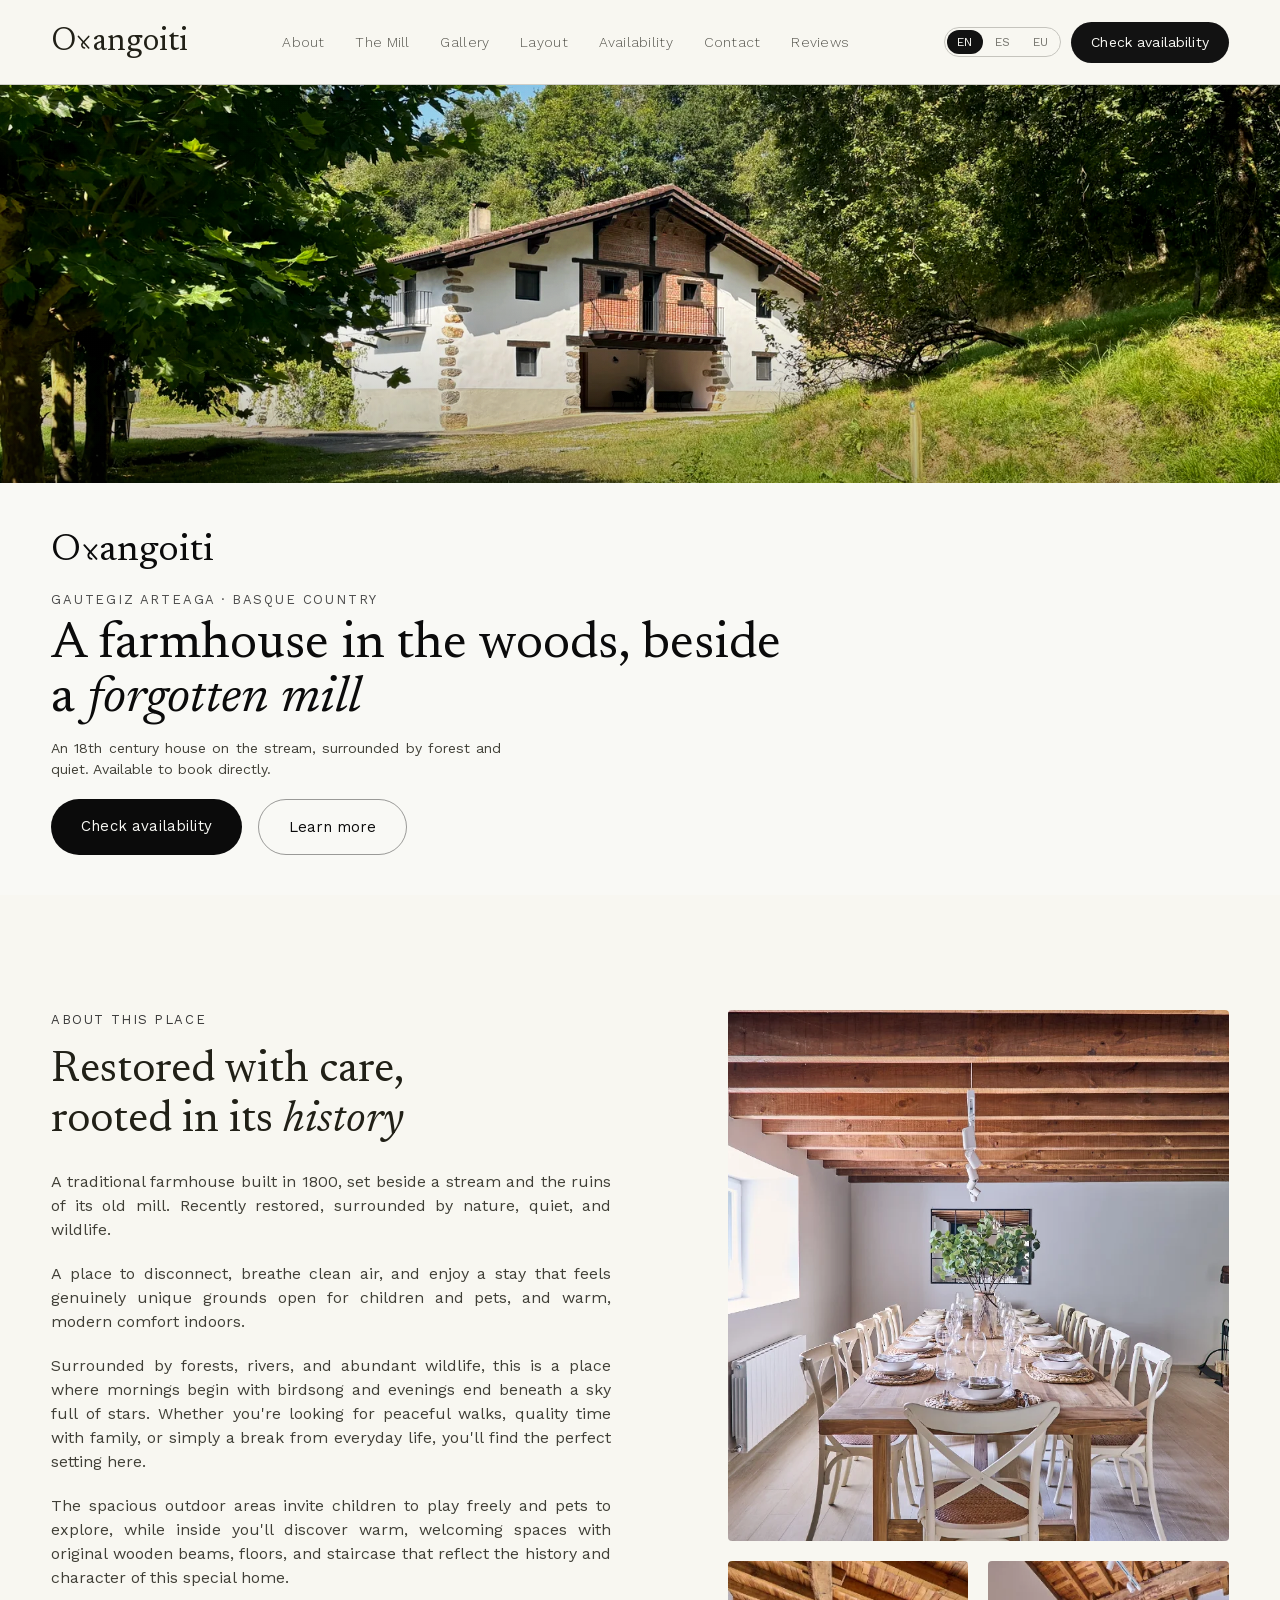
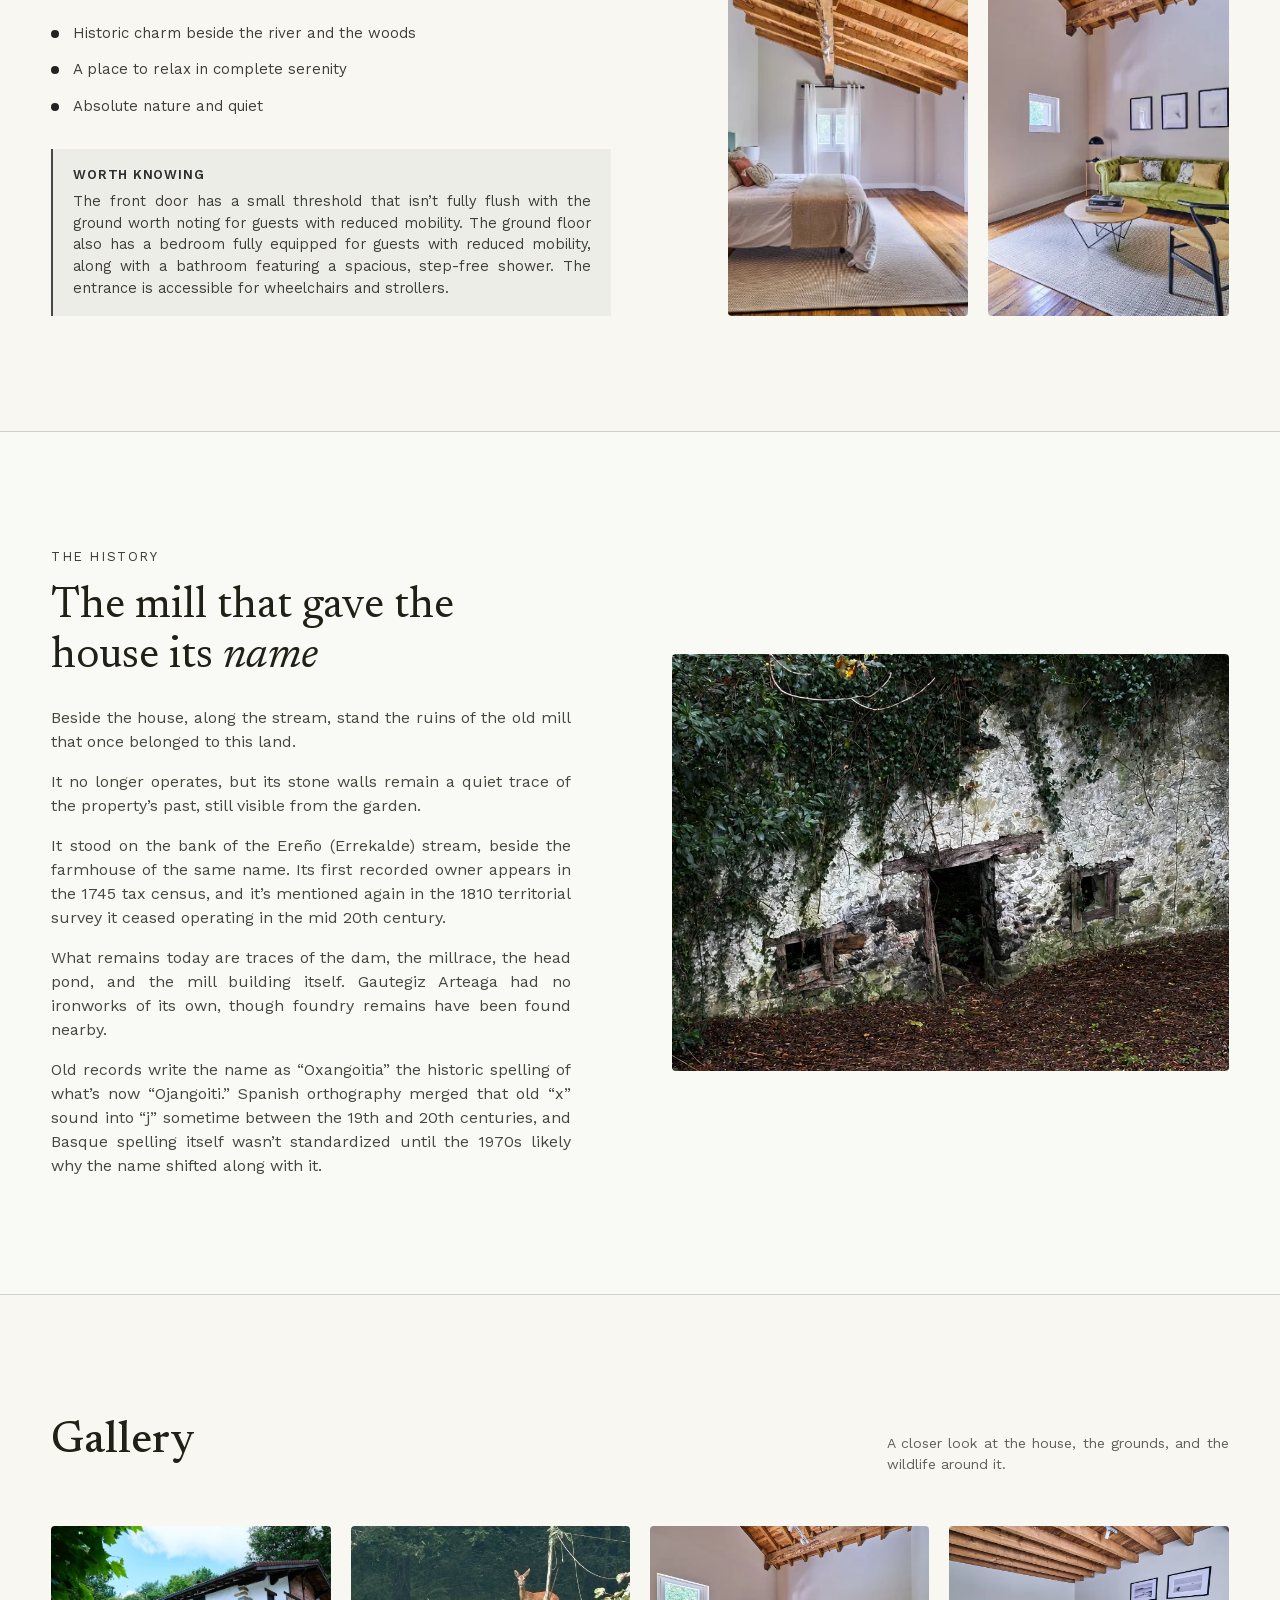
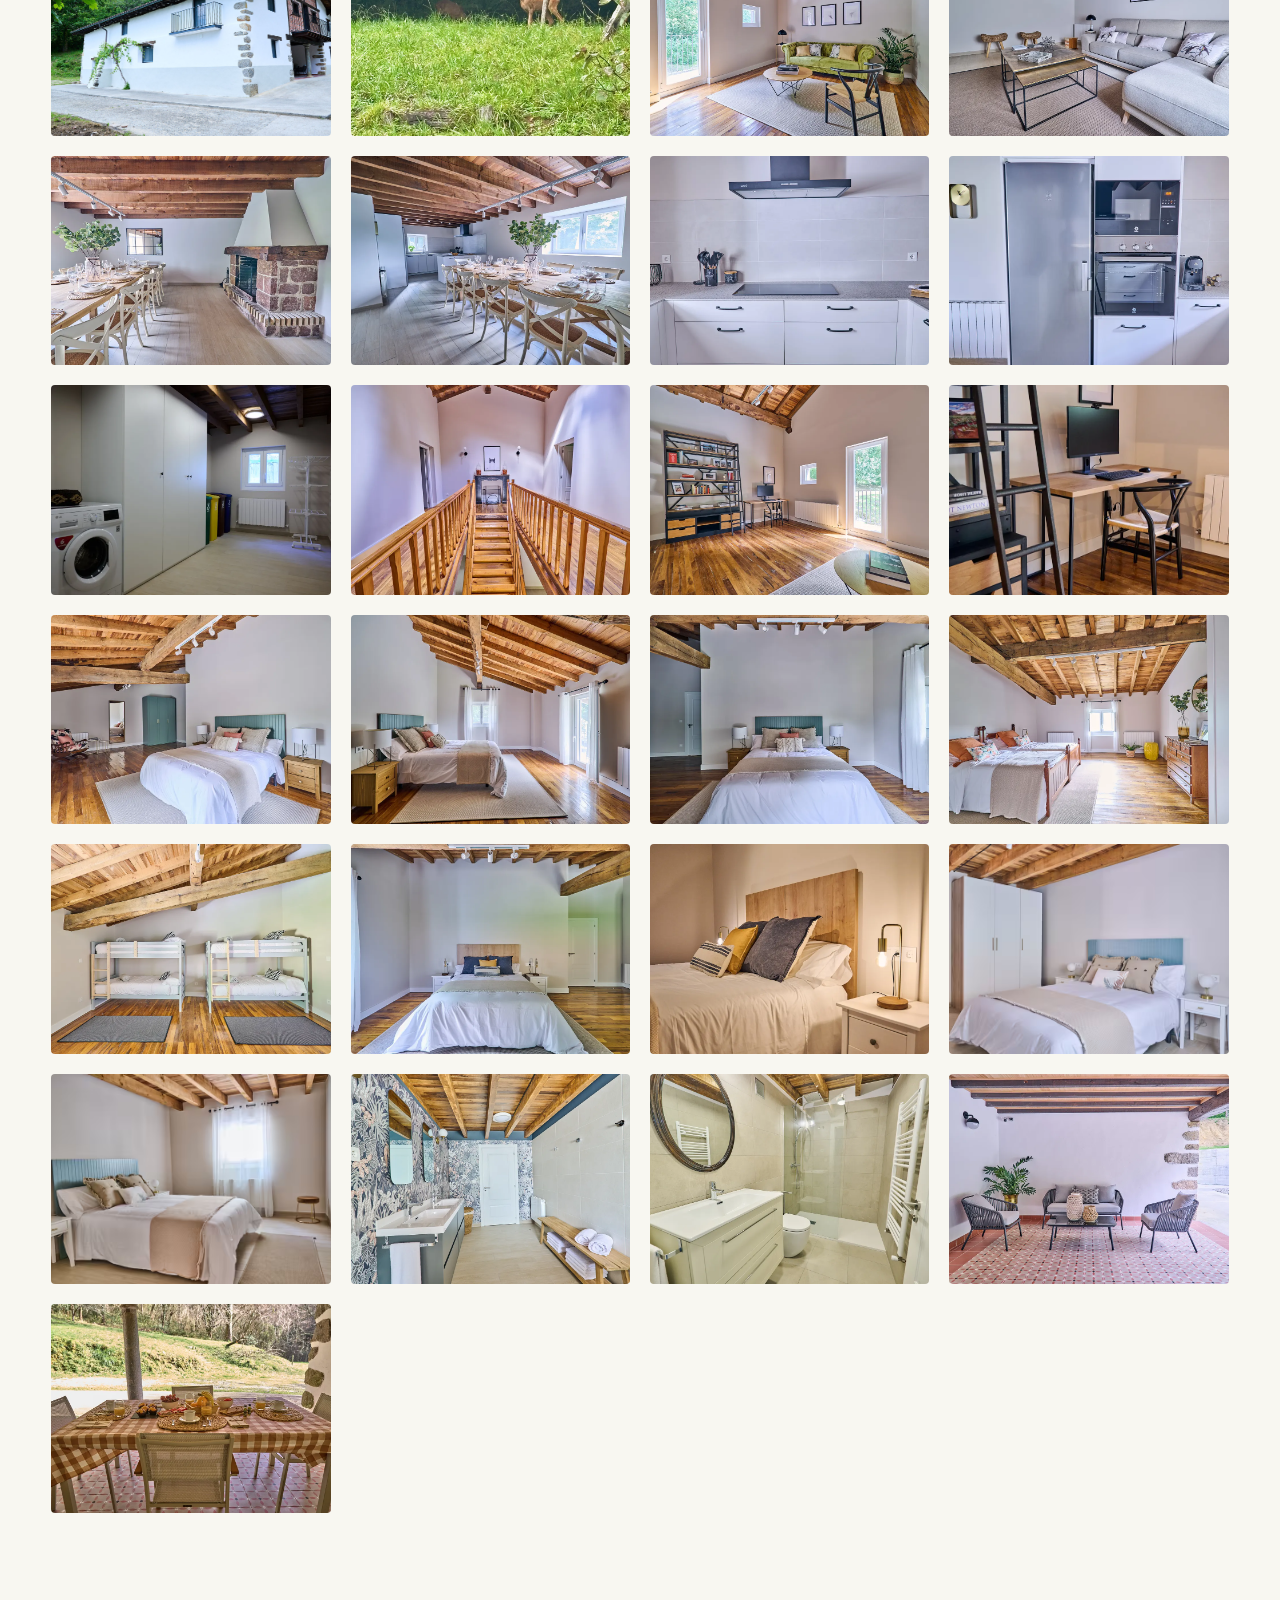
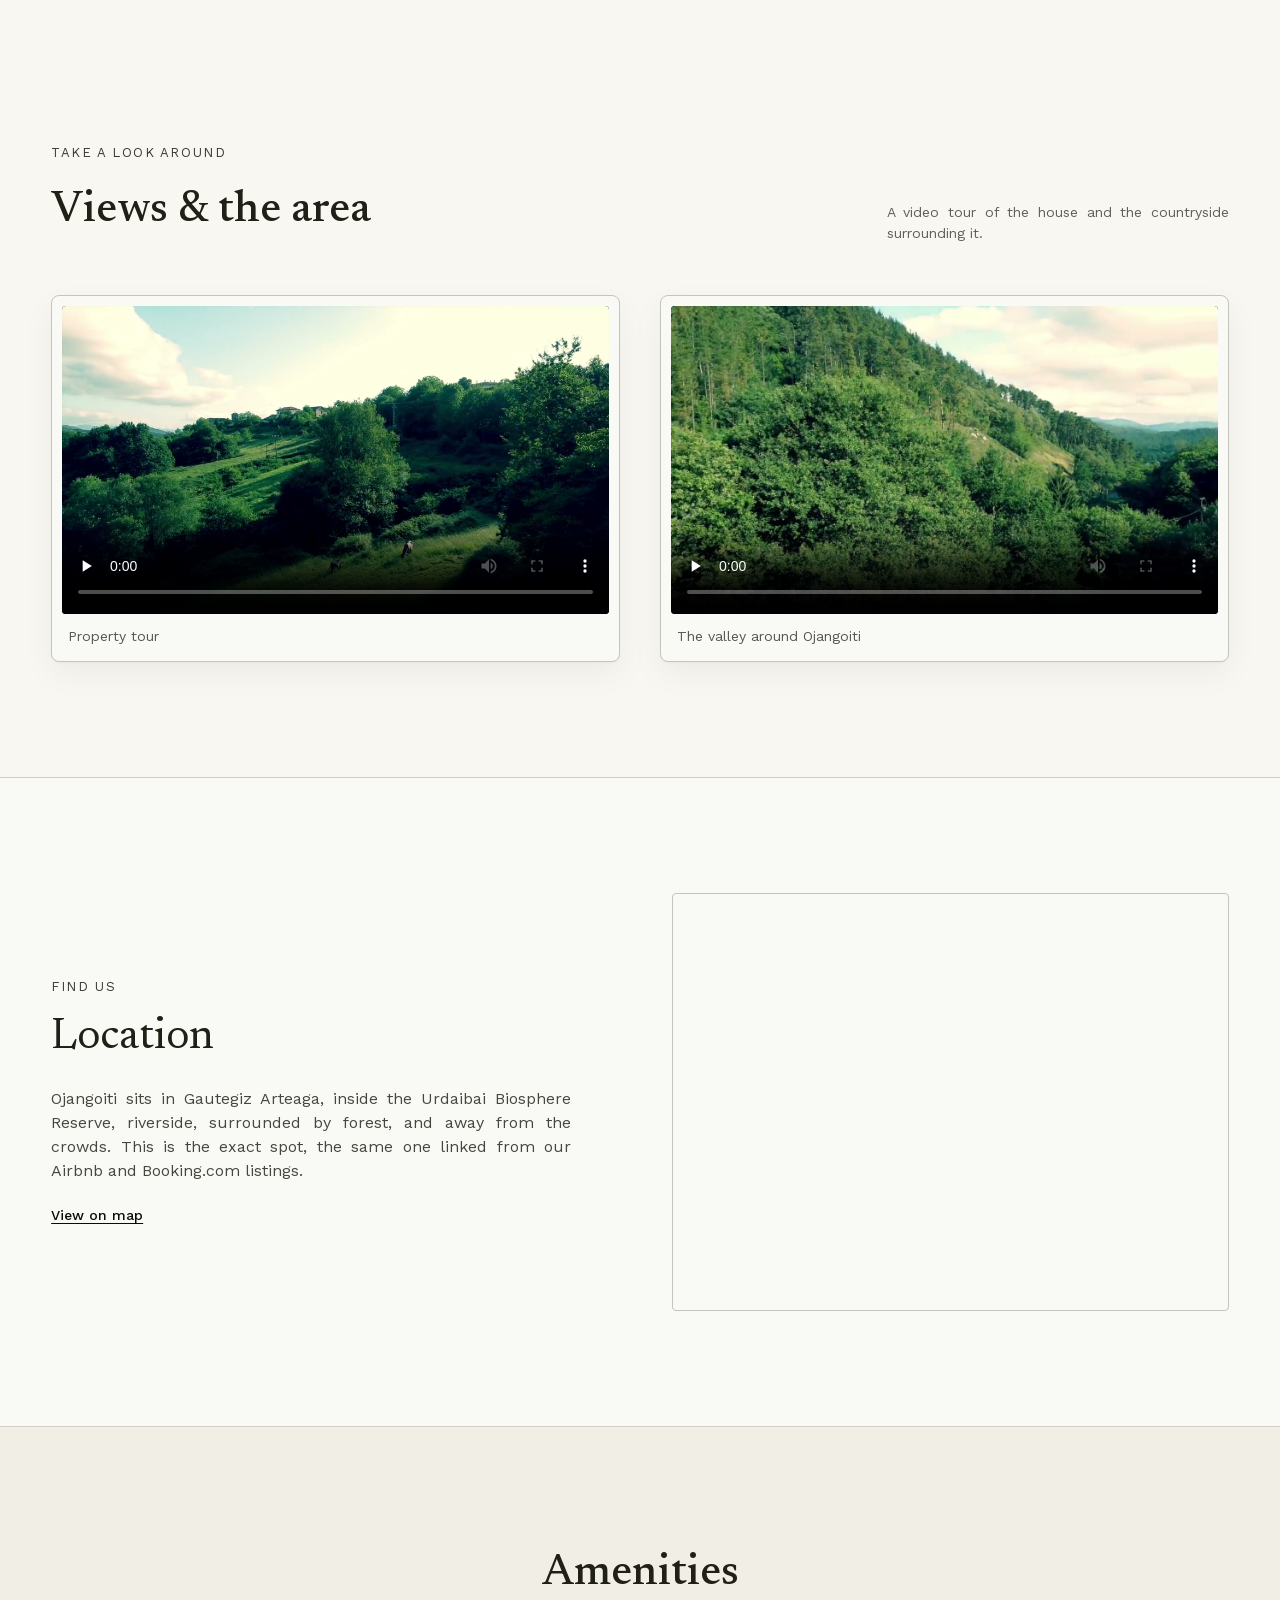
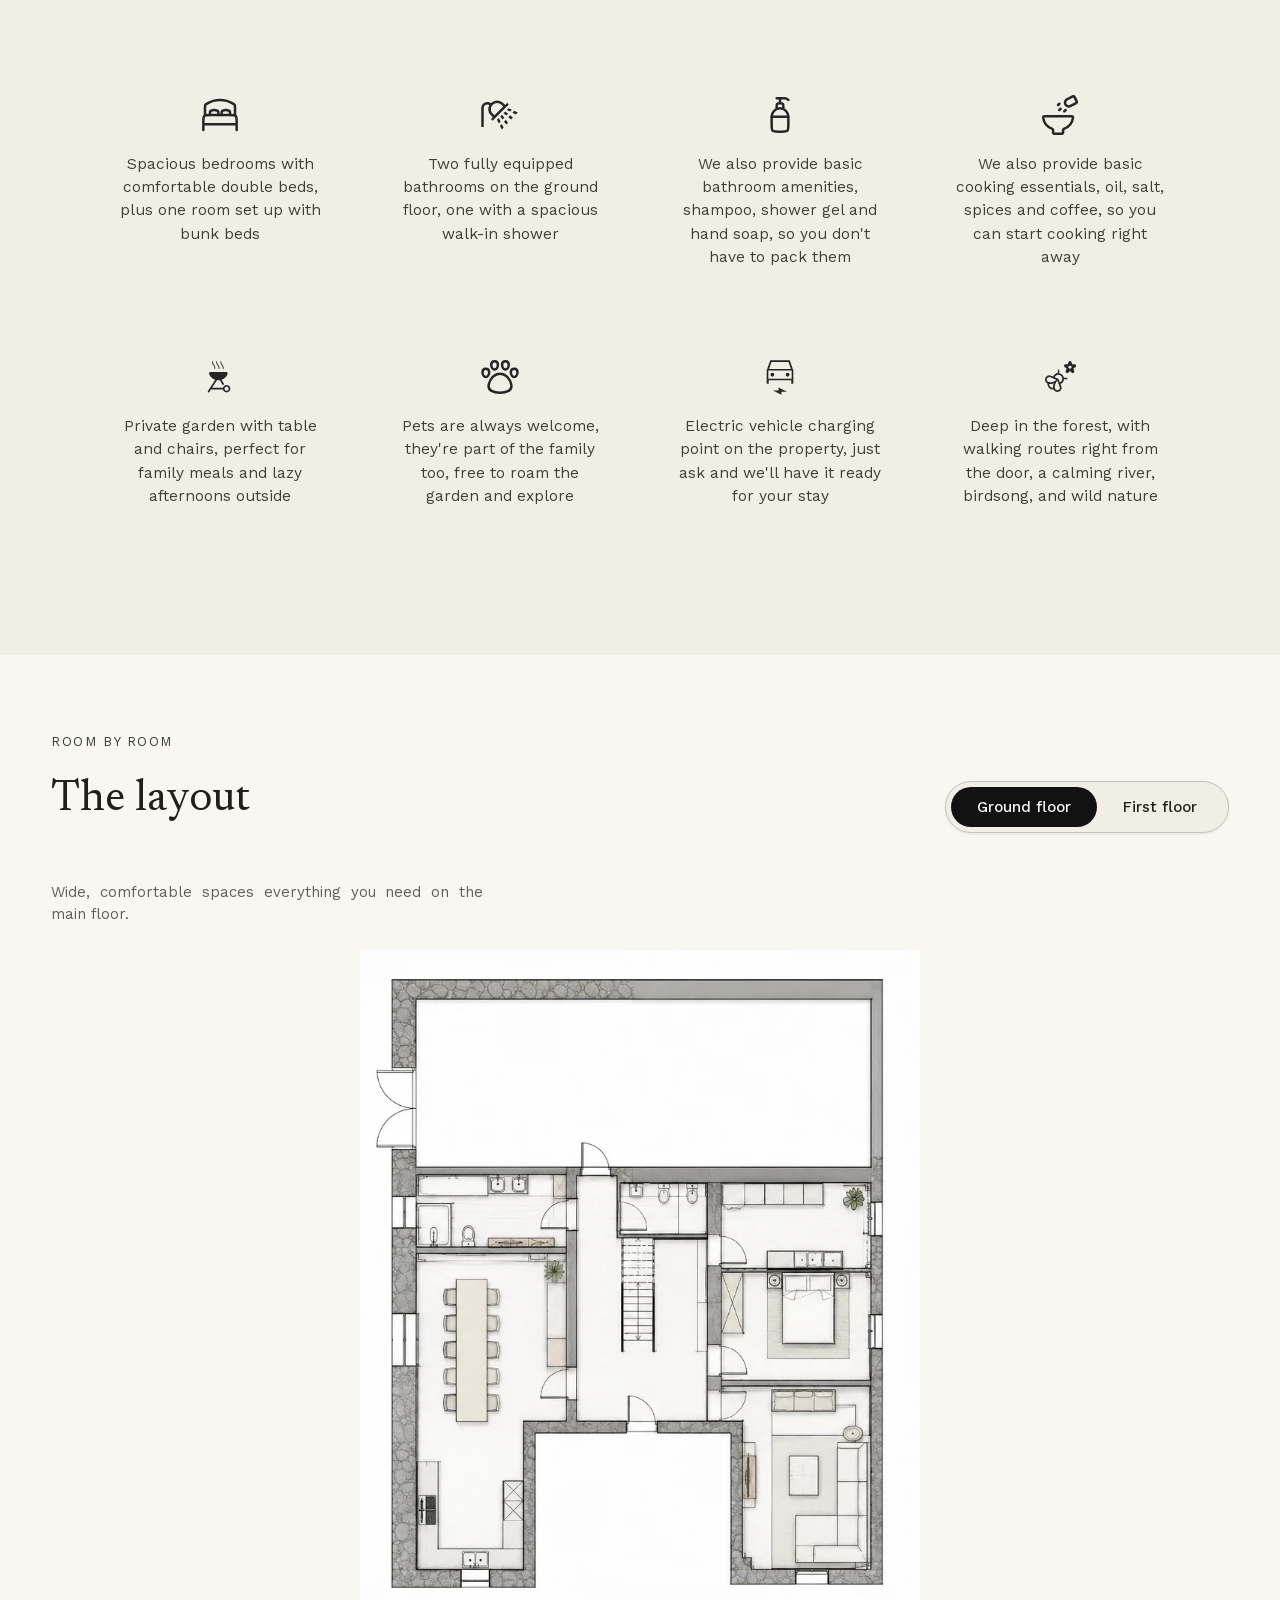
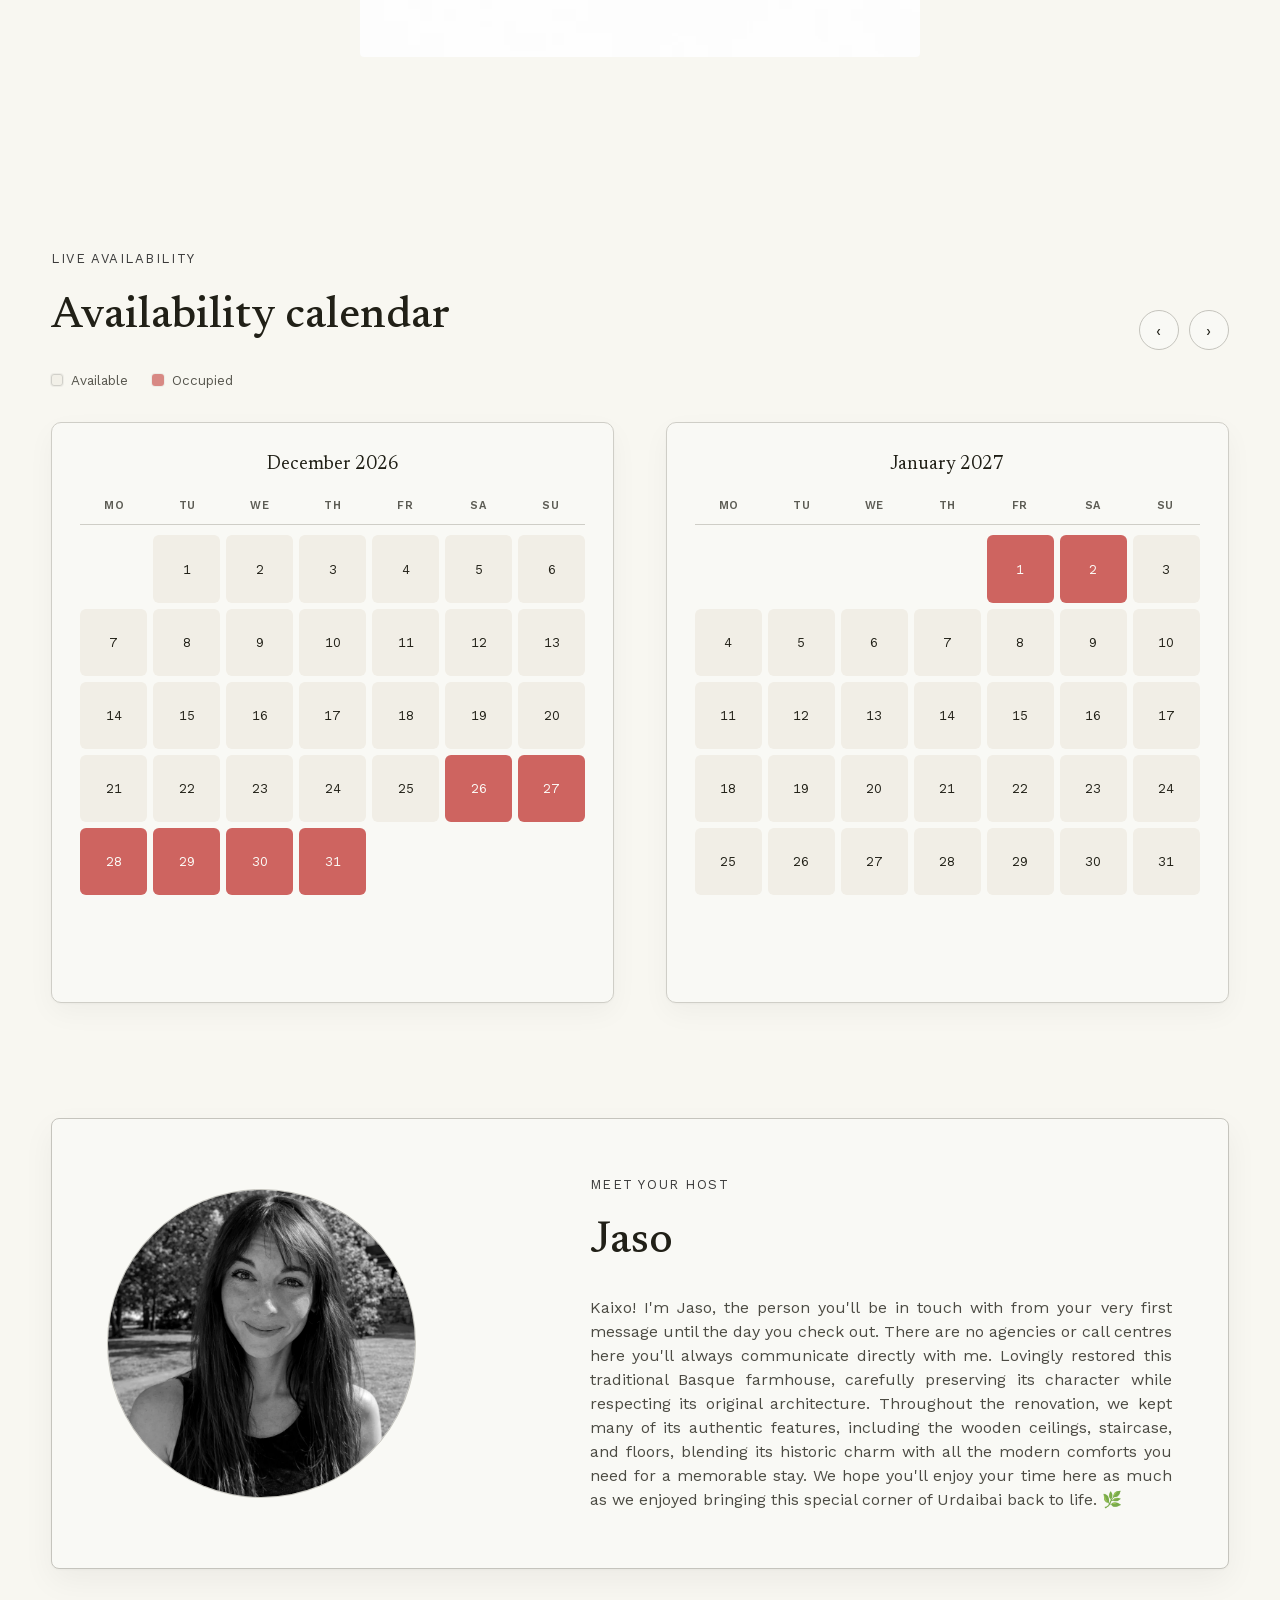
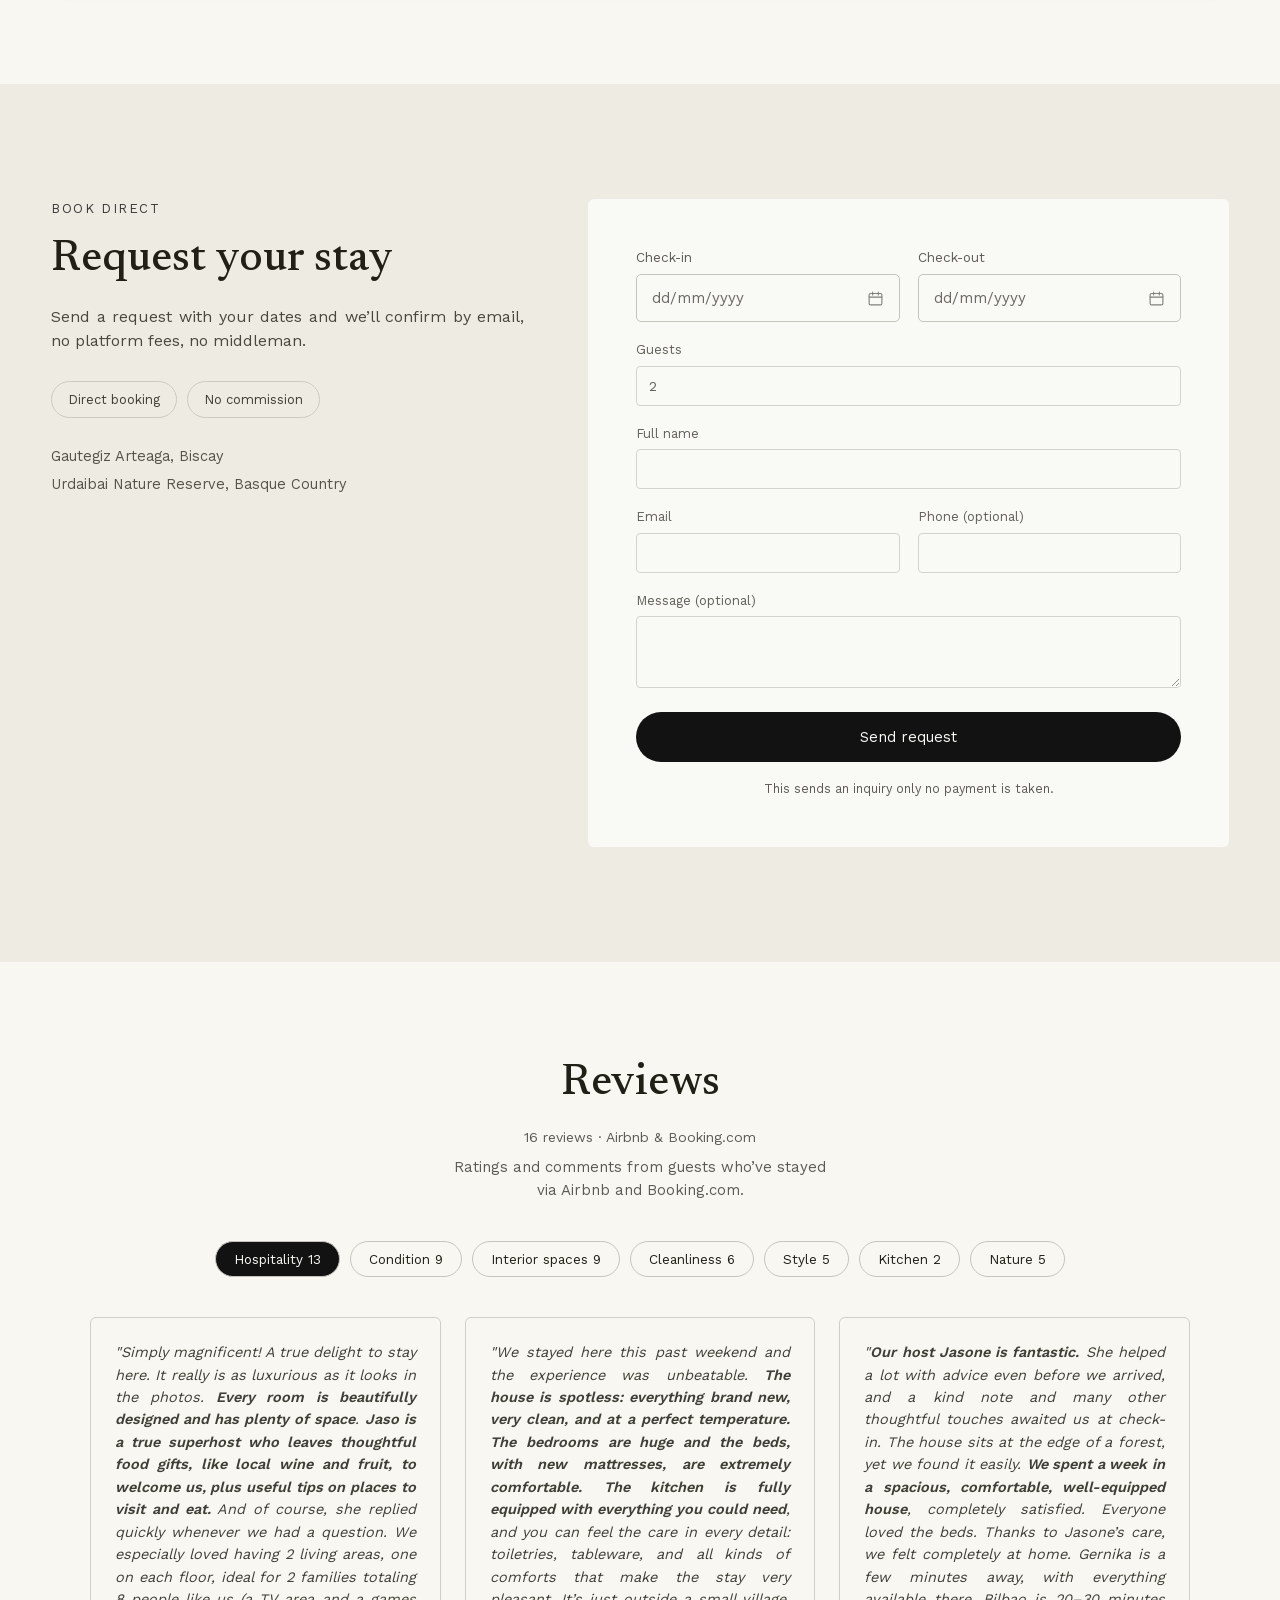
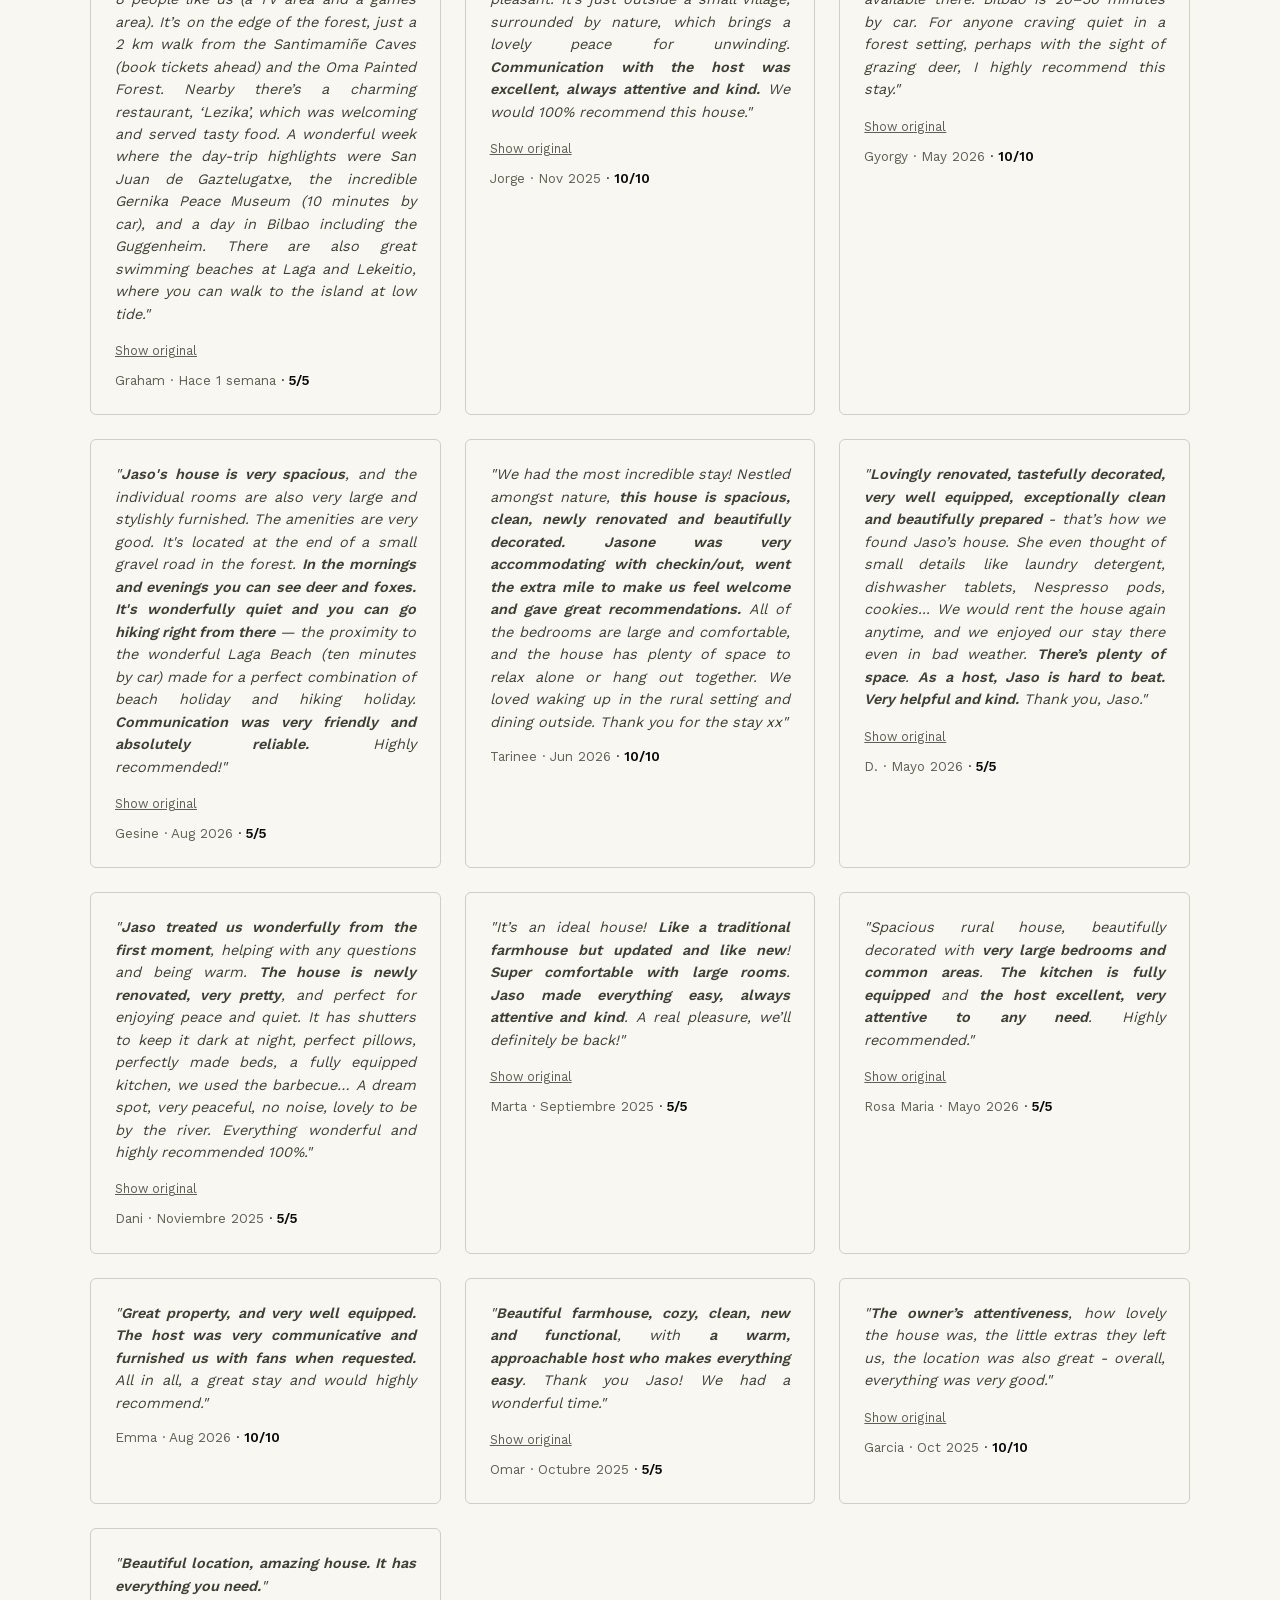
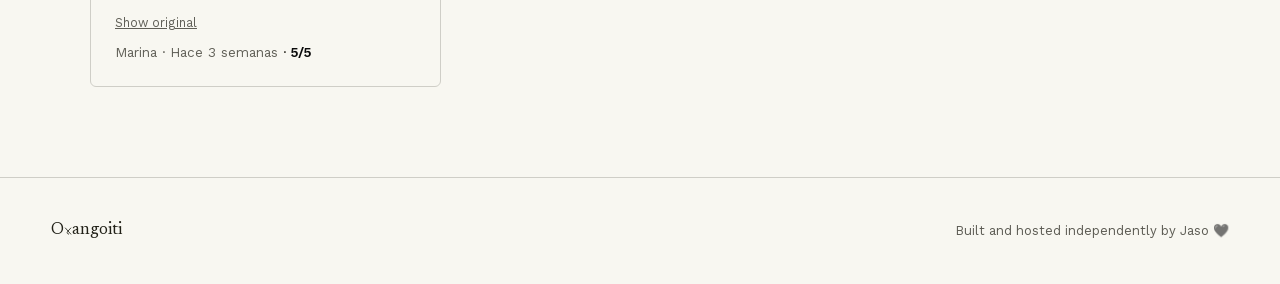
==== commit 63660c71: "Sync build: fix availability calendar's starting month; collapse gallery to a preview + "See more" o" ====
--- a/index.html
+++ b/index.html
@@ -1 +1 @@
-<!DOCTYPE html><html lang="en" class="newsreader_dc10d314-module__Gavziq__variable work_sans_6bac58e5-module__9Zm5_a__variable"><head><meta charSet="utf-8"/><meta name="viewport" content="width=device-width, initial-scale=1"/><link rel="preload" href="/_next/static/media/5f402bd2d8eef81a-s.p.40bho2kviej2o.woff2" as="font" crossorigin="" type="font/woff2"/><link rel="preload" href="/_next/static/media/7ddd198311ba7843-s.p.3kq6k02b2ysv1.woff2" as="font" crossorigin="" type="font/woff2"/><link rel="preload" href="/_next/static/media/9433d1a810498265-s.p.1hij5ex6k3v9q.woff2" as="font" crossorigin="" type="font/woff2"/><link rel="preload" as="image" imageSrcSet="/images/hero-nature-800.webp 800w, /images/hero-nature-1200.webp 1200w, /images/hero-nature-1600.webp 1600w, /images/hero-nature-2400.webp 2400w, /images/hero-nature-3200.webp 3200w" imageSizes="100vw" fetchPriority="high"/><link rel="stylesheet" href="/_next/static/chunks/1pu5i5a686jve.css" data-precedence="next"/><link rel="stylesheet" href="/_next/static/chunks/2u12a9o473g37.css" data-precedence="next"/><link rel="preload" as="script" fetchPriority="low" href="/_next/static/chunks/3ll07n217cgxf.js"/><script src="/_next/static/chunks/33g7_zjejejur.js" async=""></script><script src="/_next/static/chunks/1upe53-127sm4.js" async=""></script><script src="/_next/static/chunks/turbopack-23zfcqqn2vu_1.js" async=""></script><script src="/_next/static/chunks/1d4h-sglyo8ft.js" async=""></script><script src="/_next/static/chunks/14mumt5_n0xhi.js" async=""></script><script src="/_next/static/chunks/0vj04rh1wlak9.js" async=""></script><meta name="next-size-adjust" content=""/><title>Ojangoiti — Gautegiz Arteaga, Basque Country</title><meta name="description" content="A restored 18th-century farmhouse beside an old mill in Gautegiz Arteaga, Urdaibai Nature Reserve. Book directly."/><link rel="icon" href="/favicon.ico?favicon.3en4qoltjmbea.ico" sizes="48x48" type="image/x-icon"/><link rel="icon" href="/favicon.ico" sizes="48x48"/><link rel="icon" href="/icon-48.png" sizes="48x48" type="image/png"/><link rel="icon" href="/icon-192.png" sizes="192x192" type="image/png"/><link rel="icon" href="/icon.svg" type="image/svg+xml"/><link rel="apple-touch-icon" href="/apple-icon.png" sizes="180x180" type="image/png"/><script src="/_next/static/chunks/0cz1d0mv5g_q7.js" noModule=""></script></head><body><div hidden=""><!--$--><!--/$--></div><script type="application/ld+json">{"@context":"https://schema.org","@type":"LodgingBusiness","name":"Ojangoiti","alternateName":"Ojangoiti - Refugio junto al río - Urdaibai","description":"A restored 18th-century farmhouse beside an old mill in Gautegiz Arteaga, Urdaibai Nature Reserve. Book directly.","url":"https://ojangoiti.com/","image":"https://ojangoiti.com/images/exterior-side.jpg","logo":"https://ojangoiti.com/icon-512.png","address":{"@type":"PostalAddress","streetAddress":"Errekalde 12","addressLocality":"Gautegiz Arteaga","postalCode":"48314","addressRegion":"Bizkaia","addressCountry":"ES"},"geo":{"@type":"GeoCoordinates","latitude":43.3570278,"longitude":-2.6470408},"hasMap":"https://www.google.com/maps/place/Ojangoiti:+Alojamiento+Vacacional/@43.3555118,-2.6475067,589m/data=!3m1!1e3!4m15!1m8!3m7!1s0xd4e3b0dca7108c1:0xe31cb6a54826bedd!2sGautegiz+Arteaga,+Vizcaya!3b1!8m2!3d43.3709216!4d-2.6636066!16zL20vMDg4eHN2!3m5!1s0xd4e3b61c73c2f6f:0xcf478365024c18bd!8m2!3d43.3570278!4d-2.6470408!16s%2Fg%2F11whyq6kkj","petsAllowed":true,"maximumAttendeeCapacity":8,"numberOfRooms":5,"amenityFeature":[{"@type":"LocationFeatureSpecification","name":"Garden","value":true},{"@type":"LocationFeatureSpecification","name":"Riverside location","value":true},{"@type":"LocationFeatureSpecification","name":"EV charging","value":true},{"@type":"LocationFeatureSpecification","name":"Pets allowed","value":true}]}</script><header class="Header-module__hBw1pG__header"><div class="Header-module__hBw1pG__bar"><span style="font-family:var(--font-heading);font-size:32px;display:inline-flex;align-items:center">O<svg viewBox="0 0 60 60" style="width:0.6em;height:0.95em;margin:0 -0.06em;flex-shrink:0" aria-hidden="true"><line x1="14" y1="12" x2="46" y2="48" stroke="currentColor" stroke-width="5" stroke-linecap="round"></line><path d="M46 12 L26 34 A9 9 0 0 0 33 48" fill="none" stroke="currentColor" stroke-width="5" stroke-linecap="round"></path></svg>angoiti</span><nav class="Header-module__hBw1pG__nav"><a href="#about" class="Header-module__hBw1pG__navLink">About</a><a href="#mill" class="Header-module__hBw1pG__navLink">The Mill</a><a href="#gallery" class="Header-module__hBw1pG__navLink">Gallery</a><a href="#layout" class="Header-module__hBw1pG__navLink">Layout</a><a href="#availability" class="Header-module__hBw1pG__navLink">Availability</a><a href="#contact" class="Header-module__hBw1pG__navLink">Contact</a><a href="#reviews" class="Header-module__hBw1pG__navLink">Reviews</a></nav><div class="Header-module__hBw1pG__actions"><div class="Header-module__hBw1pG__langSwitcher" role="group" aria-label="Language"><button class="Header-module__hBw1pG__langButton" aria-pressed="true" data-active="true">EN</button><button class="Header-module__hBw1pG__langButton" aria-pressed="false" data-active="false">ES</button><button class="Header-module__hBw1pG__langButton" aria-pressed="false" data-active="false">EU</button></div><a href="#availability" class="Header-module__hBw1pG__cta">Check availability</a></div></div></header><main><section class="Hero-module__ZARIfG__hero"><div class="Hero-module__ZARIfG__photoWrap"><div style="position:absolute;overflow:hidden;border-radius:0;inset:0;width:100%;height:100%"><img src="/images/hero-nature-800.webp" srcSet="/images/hero-nature-800.webp 800w, /images/hero-nature-1200.webp 1200w, /images/hero-nature-1600.webp 1600w, /images/hero-nature-2400.webp 2400w, /images/hero-nature-3200.webp 3200w" sizes="100vw" alt="The house among the trees, river-side" decoding="async" fetchPriority="high" class="Hero-module__ZARIfG__heroImage" style="object-fit:cover;position:absolute;inset:0;width:100%;height:100%"/></div><div class="Hero-module__ZARIfG__grain" aria-hidden="true"></div><div class="Hero-module__ZARIfG__scrim"></div></div><div class="Hero-module__ZARIfG__panel"><div class="Hero-module__ZARIfG__inner"><div class="Hero-module__ZARIfG__logoRow"><span style="font-family:var(--font-heading);font-size:clamp(26px,3vw,38px);color:oklch(0.15 0 0);display:inline-flex;align-items:center">O<svg viewBox="0 0 60 60" style="width:0.6em;height:0.95em;margin:0 -0.06em;flex-shrink:0" aria-hidden="true"><line x1="14" y1="12" x2="46" y2="48" stroke="currentColor" stroke-width="5" stroke-linecap="round"></line><path d="M46 12 L26 34 A9 9 0 0 0 33 48" fill="none" stroke="currentColor" stroke-width="5" stroke-linecap="round"></path></svg>angoiti</span></div><div class="Hero-module__ZARIfG__kicker">Gautegiz Arteaga · Basque Country</div><h1 class="Hero-module__ZARIfG__headline">A farmhouse in the woods, beside a<!-- --> <em>forgotten mill</em></h1><p class="Hero-module__ZARIfG__subtitle">An 18th century house on the stream, surrounded by forest and quiet. Available to book directly.</p><div class="Hero-module__ZARIfG__ctas"><a href="#availability" class="Hero-module__ZARIfG__ctaPrimary">Check availability</a><a href="#about" class="Hero-module__ZARIfG__ctaSecondary">Learn more</a></div></div></div></section><section id="about" class="About-module__vAULUW__section" style="grid-template-columns:minmax(0,1.1fr) minmax(0,0.9fr)"><div><div class="About-module__vAULUW__kicker">About this place</div><h2 class="About-module__vAULUW__heading">Restored with care, rooted in its<!-- --> <em>history</em></h2><p class="About-module__vAULUW__body">A traditional farmhouse built in 1800, set beside a stream and the ruins of its old mill. Recently restored, surrounded by nature, quiet, and wildlife.</p><p class="About-module__vAULUW__body">A place to disconnect, breathe clean air, and enjoy a stay that feels genuinely unique grounds open for children and pets, and warm, modern comfort indoors.</p><p class="About-module__vAULUW__body">Surrounded by forests, rivers, and abundant wildlife, this is a place where mornings begin with birdsong and evenings end beneath a sky full of stars. Whether you&#x27;re looking for peaceful walks, quality time with family, or simply a break from everyday life, you&#x27;ll find the perfect setting here.</p><p class="About-module__vAULUW__bodyLast">The spacious outdoor areas invite children to play freely and pets to explore, while inside you&#x27;ll discover warm, welcoming spaces with original wooden beams, floors, and staircase that reflect the history and character of this special home.</p><div class="About-module__vAULUW__highlights"><div class="About-module__vAULUW__highlight"><div class="About-module__vAULUW__dot"></div><div class="About-module__vAULUW__highlightText">Historic charm beside the river and the woods</div></div><div class="About-module__vAULUW__highlight"><div class="About-module__vAULUW__dot"></div><div class="About-module__vAULUW__highlightText">A place to relax in complete serenity</div></div><div class="About-module__vAULUW__highlight"><div class="About-module__vAULUW__dot"></div><div class="About-module__vAULUW__highlightText">Absolute nature and quiet</div></div></div><div class="About-module__vAULUW__callout"><div class="About-module__vAULUW__calloutLabel">Worth knowing</div><div class="About-module__vAULUW__calloutNote">The front door has a small threshold that isn’t fully flush with the ground worth noting for guests with reduced mobility. The ground floor also has a bedroom fully equipped for guests with reduced mobility, along with a bathroom featuring a spacious, step-free shower. The entrance is accessible for wheelchairs and strollers.</div></div></div><div class="About-module__vAULUW__photos"><div style="position:relative;overflow:hidden;border-radius:4px;width:100%;flex:1.5 1 0%;min-height:0"><img alt="Interior, ground-floor bedroom" loading="lazy" decoding="async" data-nimg="fill" style="position:absolute;height:100%;width:100%;left:0;top:0;right:0;bottom:0;object-fit:cover;color:transparent" src="/images/about-1.webp"/></div><div class="About-module__vAULUW__photoGrid"><div style="position:relative;overflow:hidden;border-radius:4px;width:100%;height:100%"><img alt="Bathroom, walk-in shower" loading="lazy" decoding="async" data-nimg="fill" style="position:absolute;height:100%;width:100%;left:0;top:0;right:0;bottom:0;object-fit:cover;color:transparent" src="/images/about-2.webp"/></div><div style="position:relative;overflow:hidden;border-radius:4px;width:100%;height:100%"><img alt="Garden &amp; grounds" loading="lazy" decoding="async" data-nimg="fill" style="position:absolute;height:100%;width:100%;left:0;top:0;right:0;bottom:0;object-fit:cover;color:transparent" src="/images/about-3.webp"/></div></div></div></section><section id="mill" class="Mill-module__x4HdKG__section"><div class="Mill-module__x4HdKG__inner" style="grid-template-columns:1fr 1fr"><div style="position:relative;overflow:hidden;border-radius:4px;width:100%;aspect-ratio:4/3;order:2"><img alt="Ruins of the old mill by the stream" loading="lazy" decoding="async" data-nimg="fill" style="position:absolute;height:100%;width:100%;left:0;top:0;right:0;bottom:0;object-fit:cover;color:transparent" src="/images/mill.webp"/></div><div><div class="Mill-module__x4HdKG__kicker">The history</div><h2 class="Mill-module__x4HdKG__heading">The mill that gave the house its<!-- --> <em>name</em></h2><p class="Mill-module__x4HdKG__body">Beside the house, along the stream, stand the ruins of the old mill that once belonged to this land.</p><p class="Mill-module__x4HdKG__body">It no longer operates, but its stone walls remain a quiet trace of the property’s past, still visible from the garden.</p><p class="Mill-module__x4HdKG__body">It stood on the bank of the Ereño (Errekalde) stream, beside the farmhouse of the same name. Its first recorded owner appears in the 1745 tax census, and it’s mentioned again in the 1810 territorial survey it ceased operating in the mid 20th century.</p><p class="Mill-module__x4HdKG__body">What remains today are traces of the dam, the millrace, the head pond, and the mill building itself. Gautegiz Arteaga had no ironworks of its own, though foundry remains have been found nearby.</p><p class="Mill-module__x4HdKG__bodyLast">Old records write the name as “Oxangoitia” the historic spelling of what’s now “Ojangoiti.” Spanish orthography merged that old “x” sound into “j” sometime between the 19th and 20th centuries, and Basque spelling itself wasn’t standardized until the 1970s likely why the name shifted along with it.</p></div></div></section><section id="gallery" class="Gallery-module__3QxX8q__section"><div class="Gallery-module__3QxX8q__header"><h2 class="Gallery-module__3QxX8q__heading">Gallery</h2><div class="Gallery-module__3QxX8q__subtitle">A closer look at the house, the grounds, and the wildlife around it.</div></div><div class="Gallery-module__3QxX8q__grid"><div style="position:relative;overflow:hidden;border-radius:4px;width:100%;aspect-ratio:4/3"><img alt="Photo: exterior, house among trees" loading="lazy" decoding="async" data-nimg="fill" style="position:absolute;height:100%;width:100%;left:0;top:0;right:0;bottom:0;object-fit:cover;color:transparent" src="/images/exterior-side.jpg"/></div><div style="position:relative;overflow:hidden;border-radius:4px;width:100%;aspect-ratio:4/3"><img alt="Photo: roe deer in the meadow" loading="lazy" decoding="async" data-nimg="fill" style="position:absolute;height:100%;width:100%;left:0;top:0;right:0;bottom:0;object-fit:cover;color:transparent" src="/images/wildlife-deer.webp"/></div><div style="position:relative;overflow:hidden;border-radius:4px;width:100%;aspect-ratio:4/3"><img alt="Photo: living room, green chesterfield" loading="lazy" decoding="async" data-nimg="fill" style="position:absolute;height:100%;width:100%;left:0;top:0;right:0;bottom:0;object-fit:cover;color:transparent" src="/images/living-room-chesterfield.webp"/></div><div style="position:relative;overflow:hidden;border-radius:4px;width:100%;aspect-ratio:4/3"><img alt="Photo: living room, sectional sofa" loading="lazy" decoding="async" data-nimg="fill" style="position:absolute;height:100%;width:100%;left:0;top:0;right:0;bottom:0;object-fit:cover;color:transparent" src="/images/living-room-sectional.webp"/></div><div style="position:relative;overflow:hidden;border-radius:4px;width:100%;aspect-ratio:4/3"><img alt="Photo: dining room &amp; stone fireplace" loading="lazy" decoding="async" data-nimg="fill" style="position:absolute;height:100%;width:100%;left:0;top:0;right:0;bottom:0;object-fit:cover;color:transparent" src="/images/dining-fireplace.webp"/></div><div style="position:relative;overflow:hidden;border-radius:4px;width:100%;aspect-ratio:4/3"><img alt="Photo: open dining &amp; kitchen, exposed beams" loading="lazy" decoding="async" data-nimg="fill" style="position:absolute;height:100%;width:100%;left:0;top:0;right:0;bottom:0;object-fit:cover;color:transparent" src="/images/kitchen-dining-open.webp"/></div><div style="position:relative;overflow:hidden;border-radius:4px;width:100%;aspect-ratio:4/3"><img alt="Photo: kitchen" loading="lazy" decoding="async" data-nimg="fill" style="position:absolute;height:100%;width:100%;left:0;top:0;right:0;bottom:0;object-fit:cover;color:transparent" src="/images/kitchen.webp"/></div><div style="position:relative;overflow:hidden;border-radius:4px;width:100%;aspect-ratio:4/3"><img alt="Photo: kitchen appliances" loading="lazy" decoding="async" data-nimg="fill" style="position:absolute;height:100%;width:100%;left:0;top:0;right:0;bottom:0;object-fit:cover;color:transparent" src="/images/kitchen-appliances.webp"/></div><div style="position:relative;overflow:hidden;border-radius:4px;width:100%;aspect-ratio:4/3"><img alt="Photo: laundry &amp; utility room" loading="lazy" decoding="async" data-nimg="fill" style="position:absolute;height:100%;width:100%;left:0;top:0;right:0;bottom:0;object-fit:cover;color:transparent" src="/images/laundry-utility.webp"/></div><div style="position:relative;overflow:hidden;border-radius:4px;width:100%;aspect-ratio:4/3"><img alt="Photo: staircase &amp; landing" loading="lazy" decoding="async" data-nimg="fill" style="position:absolute;height:100%;width:100%;left:0;top:0;right:0;bottom:0;object-fit:cover;color:transparent" src="/images/staircase-landing.webp"/></div><div style="position:relative;overflow:hidden;border-radius:4px;width:100%;aspect-ratio:4/3"><img alt="Photo: study, bookshelf &amp; desk" loading="lazy" decoding="async" data-nimg="fill" style="position:absolute;height:100%;width:100%;left:0;top:0;right:0;bottom:0;object-fit:cover;color:transparent" src="/images/office-desk.webp"/></div><div style="position:relative;overflow:hidden;border-radius:4px;width:100%;aspect-ratio:4/3"><img alt="Photo: study desk, detail" loading="lazy" decoding="async" data-nimg="fill" style="position:absolute;height:100%;width:100%;left:0;top:0;right:0;bottom:0;object-fit:cover;color:transparent" src="/images/office-desk-detail.webp"/></div><div style="position:relative;overflow:hidden;border-radius:4px;width:100%;aspect-ratio:4/3"><img alt="Photo: bedroom" loading="lazy" decoding="async" data-nimg="fill" style="position:absolute;height:100%;width:100%;left:0;top:0;right:0;bottom:0;object-fit:cover;color:transparent" src="/images/bedroom-teal.webp"/></div><div style="position:relative;overflow:hidden;border-radius:4px;width:100%;aspect-ratio:4/3"><img alt="Photo: bedroom, vaulted wood ceiling" loading="lazy" decoding="async" data-nimg="fill" style="position:absolute;height:100%;width:100%;left:0;top:0;right:0;bottom:0;object-fit:cover;color:transparent" src="/images/bedroom-vaulted.webp"/></div><div style="position:relative;overflow:hidden;border-radius:4px;width:100%;aspect-ratio:4/3"><img alt="Photo: bedroom, vaulted ceiling, wide view" loading="lazy" decoding="async" data-nimg="fill" style="position:absolute;height:100%;width:100%;left:0;top:0;right:0;bottom:0;object-fit:cover;color:transparent" src="/images/bedroom-vaulted-wide.webp"/></div><div style="position:relative;overflow:hidden;border-radius:4px;width:100%;aspect-ratio:4/3"><img alt="Photo: twin bedroom" loading="lazy" decoding="async" data-nimg="fill" style="position:absolute;height:100%;width:100%;left:0;top:0;right:0;bottom:0;object-fit:cover;color:transparent" src="/images/bedroom-twin.webp"/></div><div style="position:relative;overflow:hidden;border-radius:4px;width:100%;aspect-ratio:4/3"><img alt="Photo: bunk room" loading="lazy" decoding="async" data-nimg="fill" style="position:absolute;height:100%;width:100%;left:0;top:0;right:0;bottom:0;object-fit:cover;color:transparent" src="/images/bedroom-bunks.webp"/></div><div style="position:relative;overflow:hidden;border-radius:4px;width:100%;aspect-ratio:4/3"><img alt="Photo: bedroom, navy &amp; mustard accents" loading="lazy" decoding="async" data-nimg="fill" style="position:absolute;height:100%;width:100%;left:0;top:0;right:0;bottom:0;object-fit:cover;color:transparent" src="/images/bedroom-navy.webp"/></div><div style="position:relative;overflow:hidden;border-radius:4px;width:100%;aspect-ratio:4/3"><img alt="Photo: bedroom, navy &amp; mustard accents, detail" loading="lazy" decoding="async" data-nimg="fill" style="position:absolute;height:100%;width:100%;left:0;top:0;right:0;bottom:0;object-fit:cover;color:transparent" src="/images/bedroom-navy-detail.webp"/></div><div style="position:relative;overflow:hidden;border-radius:4px;width:100%;aspect-ratio:4/3"><img alt="Photo: bedroom, duck-egg blue headboard" loading="lazy" decoding="async" data-nimg="fill" style="position:absolute;height:100%;width:100%;left:0;top:0;right:0;bottom:0;object-fit:cover;color:transparent" src="/images/bedroom-duckegg.avif"/></div><div style="position:relative;overflow:hidden;border-radius:4px;width:100%;aspect-ratio:4/3"><img alt="Photo: bedroom, duck-egg blue headboard, window view" loading="lazy" decoding="async" data-nimg="fill" style="position:absolute;height:100%;width:100%;left:0;top:0;right:0;bottom:0;object-fit:cover;color:transparent" src="/images/bedroom-duckegg-detail.avif"/></div><div style="position:relative;overflow:hidden;border-radius:4px;width:100%;aspect-ratio:4/3"><img alt="Photo: bathroom" loading="lazy" decoding="async" data-nimg="fill" style="position:absolute;height:100%;width:100%;left:0;top:0;right:0;bottom:0;object-fit:cover;color:transparent" src="/images/bathroom-jungle.webp"/></div><div style="position:relative;overflow:hidden;border-radius:4px;width:100%;aspect-ratio:4/3"><img alt="Photo: en-suite bathroom" loading="lazy" decoding="async" data-nimg="fill" style="position:absolute;height:100%;width:100%;left:0;top:0;right:0;bottom:0;object-fit:cover;color:transparent" src="/images/bathroom-ensuite.webp"/></div><div style="position:relative;overflow:hidden;border-radius:4px;width:100%;aspect-ratio:4/3"><img alt="Photo: covered patio" loading="lazy" decoding="async" data-nimg="fill" style="position:absolute;height:100%;width:100%;left:0;top:0;right:0;bottom:0;object-fit:cover;color:transparent" src="/images/patio.webp"/></div><div style="position:relative;overflow:hidden;border-radius:4px;width:100%;aspect-ratio:4/3"><img alt="Photo: breakfast on the covered patio" loading="lazy" decoding="async" data-nimg="fill" style="position:absolute;height:100%;width:100%;left:0;top:0;right:0;bottom:0;object-fit:cover;color:transparent" src="/images/patio-breakfast.webp"/></div></div></section><section id="views" class="Views-module__mkDw1G__section"><div class="Views-module__mkDw1G__header"><div><div class="Views-module__mkDw1G__kicker">Take a look around</div><h2 class="Views-module__mkDw1G__heading">Views &amp; the area</h2></div><div class="Views-module__mkDw1G__subtitle">A video tour of the house and the countryside surrounding it.</div></div><div class="Views-module__mkDw1G__grid"><div class="Views-module__mkDw1G__videoCard"><video class="Views-module__mkDw1G__video" src="/videos/property-tour.mp4" poster="/images/property-tour-poster.jpg" controls="" playsInline="" preload="none"></video><div class="Views-module__mkDw1G__caption">Property tour</div></div><div class="Views-module__mkDw1G__videoCard"><video class="Views-module__mkDw1G__video" src="/videos/views-area.mp4" poster="/images/views-area-poster.jpg" controls="" playsInline="" preload="none"></video><div class="Views-module__mkDw1G__caption">The valley around Ojangoiti</div></div></div></section><section id="location" class="Location-module__56oNJq__section"><div class="Location-module__56oNJq__inner" style="grid-template-columns:1fr 1fr"><div><div class="Location-module__56oNJq__kicker">Find us</div><h2 class="Location-module__56oNJq__heading">Location</h2><p class="Location-module__56oNJq__body">Ojangoiti sits in Gautegiz Arteaga, inside the Urdaibai Biosphere Reserve, riverside, surrounded by forest, and away from the crowds. This is the exact spot, the same one linked from our Airbnb and Booking.com listings.</p><a href="https://www.google.com/maps/place/Ojangoiti:+Alojamiento+Vacacional/@43.3555118,-2.6475067,589m/data=!3m1!1e3!4m15!1m8!3m7!1s0xd4e3b0dca7108c1:0xe31cb6a54826bedd!2sGautegiz+Arteaga,+Vizcaya!3b1!8m2!3d43.3709216!4d-2.6636066!16zL20vMDg4eHN2!3m5!1s0xd4e3b61c73c2f6f:0xcf478365024c18bd!8m2!3d43.3570278!4d-2.6470408!16s%2Fg%2F11whyq6kkj" target="_blank" rel="noopener noreferrer" class="Location-module__56oNJq__directionsLink">View on map</a></div><div class="Location-module__56oNJq__mapFrame"><iframe src="https://www.google.com/maps?q=43.3570278,-2.6470408&amp;z=16&amp;output=embed" title="Location" loading="lazy" referrerPolicy="no-referrer-when-downgrade"></iframe></div></div></section><section id="amenities" class="Amenities-module__9uPmiW__section"><div class="Amenities-module__9uPmiW__inner"><h2 class="Amenities-module__9uPmiW__heading">Amenities</h2><div class="Amenities-module__9uPmiW__grid"><div class="Amenities-module__9uPmiW__card"><div class="Amenities-module__9uPmiW__iconWrap"><svg width="40" height="40" viewBox="0 0 24 24" fill="none" aria-hidden="true"><g fill="none" stroke="currentColor" stroke-width="1.5" stroke-linecap="round" stroke-linejoin="round"><path stroke-linejoin="round" d="M22 17.5H2M22 21v-5c0-1.886 0-2.828-.586-3.414S19.886 12 18 12H6c-1.886 0-2.828 0-3.414.586S2 14.114 2 16v5"></path><path d="M11 12v-1.787c0-.38-.057-.508-.35-.658C10.04 9.243 9.299 9 8.5 9s-1.54.243-2.15.555c-.293.15-.35.278-.35.658V12m12 0v-1.787c0-.38-.057-.508-.35-.658C17.04 9.243 16.299 9 15.5 9s-1.54.243-2.15.555c-.293.15-.35.278-.35.658V12"></path><path d="M21 12V7.36c0-.691 0-1.037-.192-1.363s-.466-.496-1.014-.834C17.587 3.8 14.9 3 12 3s-5.587.8-7.794 2.163c-.548.338-.822.507-1.014.834S3 6.669 3 7.36V12"></path></g></svg></div><div class="Amenities-module__9uPmiW__cardText">Spacious bedrooms with comfortable double beds, plus one room set up with bunk beds</div></div><div class="Amenities-module__9uPmiW__card"><div class="Amenities-module__9uPmiW__iconWrap"><svg width="40" height="40" viewBox="0 0 512 512" fill="none" aria-hidden="true"><path fill="currentColor" d="m240.801 293.826l-23.851 23.851l23.8 47.6l23.417-24.718zm15.177 101.906l22.299 44.6l23.418-24.719l-22.3-44.599zM438.926 202.62L415.8 227.032l44.423 21.246l23.127-24.412zm-96.323-10.596l42.861 20.499l23.127-24.411l-41.992-20.084zm-34.818 149.022l28.523 38.031l22.325-23.565l-28.523-38.031zm2.848-49.534l-28.936-38.582l-22.857 22.857l29.468 39.29zm-9.89-57.628l36.683 29.347l22.085-23.313l-36.001-28.801zm61.758 49.407l36.721 29.377l22.085-23.313l-36.721-29.376zm-13.814-182.604l-26.24 26.239l-24.718-24.718a111.61 111.61 0 0 0-157.839 0c-.342.341-.673.689-1.009 1.034A77.974 77.974 0 0 0 16 166.988V408h32V166.988a45.975 45.975 0 0 1 72.048-37.868a111.81 111.81 0 0 0 19.842 130.929l24.717 24.717l-23.92 23.921l20 20l208-208ZM185.006 259.911l-22.489-22.489A79.611 79.611 0 0 1 275.1 124.835l22.489 22.49Z"></path></svg></div><div class="Amenities-module__9uPmiW__cardText">Two fully equipped bathrooms on the ground floor, one with a spacious walk-in shower</div></div><div class="Amenities-module__9uPmiW__card"><div class="Amenities-module__9uPmiW__iconWrap"><svg width="40" height="40" viewBox="0 0 24 24" fill="none" aria-hidden="true"><g fill="none" stroke="currentColor" stroke-width="1.5" stroke-linecap="round" stroke-linejoin="round"><path d="M7 13a5 5 0 0 1 10 0v5c0 1.886 0 2.828-.586 3.414S14.886 22 13 22h-2c-1.886 0-2.828 0-3.414-.586S7 19.886 7 18z"></path><path d="M10 8V7c0-.943 0-1.414.293-1.707S11.057 5 12 5s1.414 0 1.707.293S14 6.057 14 7v1m-2-3V2m0 0h-2m2 0h2.745a3 3 0 0 1 2.041.802L17 3M7 13h10"></path></g></svg></div><div class="Amenities-module__9uPmiW__cardText">We also provide basic bathroom amenities, shampoo, shower gel and hand soap, so you don&#x27;t have to pack them</div></div><div class="Amenities-module__9uPmiW__card"><div class="Amenities-module__9uPmiW__iconWrap"><svg width="40" height="40" viewBox="0 0 24 24" fill="none" aria-hidden="true"><path fill="none" stroke="currentColor" stroke-width="1.5" stroke-linecap="round" stroke-linejoin="round" d="M19.81 13.583a.75.75 0 0 0-.746-.833H2.646a.753.753 0 0 0-.746.833a8.37 8.37 0 0 0 5.474 6.767a.75.75 0 0 1 .481.7v1.45a.75.75 0 0 0 .75.75h4.5a.75.75 0 0 0 .75-.75v-1.45a.75.75 0 0 1 .481-.7a8.37 8.37 0 0 0 5.474-6.767m2.212-9.757a.75.75 0 0 1-.325 1.01l-3.335 1.713a2.25 2.25 0 1 1-2.056-4L19.642.833a.75.75 0 0 1 1.009.325zM10.855 6l.75-.75m0 3.75l.75-.75m2.25 1.5l.75-.75"></path></svg></div><div class="Amenities-module__9uPmiW__cardText">We also provide basic cooking essentials, oil, salt, spices and coffee, so you can start cooking right away</div></div><div class="Amenities-module__9uPmiW__card"><div class="Amenities-module__9uPmiW__iconWrap"><svg width="40" height="40" viewBox="0 0 24 24" fill="none" aria-hidden="true"><path fill="currentColor" d="M15.962 16.77q.923 0 1.577.653q.653.654.653 1.577t-.654 1.577t-1.577.654q-.777 0-1.395-.483t-.75-1.248H6.58l-.962 1.512q-.11.177-.32.216t-.387-.07t-.217-.32t.07-.388l4.374-6.742q-1.23-.437-2.291-1.417T5.414 10.03q-.108-.392.134-.71q.243-.32.654-.32h9.615q.412 0 .645.318t.125.71q-.373 1.303-1.416 2.273t-2.29 1.407l1.671 2.65q-.275.154-.44.279t-.371.344l-1.885-3.031q-.162.05-.396.05h-.9q-.216 0-.377-.05L7.227 18.5h6.589q.132-.766.75-1.248q.618-.483 1.395-.483m.877 3.107q.354-.355.354-.876t-.354-.876t-.876-.355t-.876.355t-.355.876t.355.876q.355.355.876.355q.52 0 .876-.355M8.002 4.971q-.463-.582-.629-1.09q-.165-.506-.082-1.144q.019-.11.095-.193t.185-.082q.104 0 .162.082t.058.187q-.045.558.104 1.018t.574.967q.464.588.632 1.095t.08 1.145q-.025.11-.098.192q-.073.083-.183.083q-.104 0-.161-.083q-.058-.082-.058-.186q.044-.558-.105-1.021q-.149-.464-.574-.97m2.487 0q-.464-.577-.632-1.083T9.77 2.737q.02-.11.095-.193q.076-.082.186-.082q.104 0 .162.082t.057.187q-.044.558.105 1.018t.574.967q.464.582.632 1.089t.08 1.157q-.025.11-.098.189t-.183.08q-.104 0-.162-.083q-.057-.082-.057-.186q.044-.558-.103-1.021q-.145-.464-.57-.97m2.519 0q-.464-.577-.632-1.083t-.085-1.151q.018-.11.094-.193t.186-.082q.104 0 .162.082t.058.187q-.045.558.104 1.018t.574.967q.464.582.632 1.089t.08 1.157q-.025.11-.098.189q-.073.08-.183.08q-.104 0-.161-.083q-.058-.082-.058-.186q.044-.558-.102-1.021q-.146-.464-.571-.97"></path></svg></div><div class="Amenities-module__9uPmiW__cardText">Private garden with table and chairs, perfect for family meals and lazy afternoons outside</div></div><div class="Amenities-module__9uPmiW__card"><div class="Amenities-module__9uPmiW__iconWrap"><svg width="40" height="40" viewBox="0 0 48 48" fill="none" aria-hidden="true"><path fill="none" stroke="currentColor" stroke-width="3" stroke-linecap="round" stroke-linejoin="round" d="M24 20c-6.334 0-11.686 5.531-13.414 12.635c-.76 3.124.386 6.44 3.199 7.998C16.015 41.868 19.332 43 24 43s7.986-1.132 10.216-2.367c2.813-1.558 3.958-4.874 3.198-7.998C35.686 25.53 30.334 20 24 20M3 18.444C3 21.206 4.79 24 7 24s4-2.794 4-5.556S9.21 14 7 14s-4 1.683-4 4.444m42 0C45 21.206 43.21 24 41 24s-4-2.794-4-5.556S38.79 14 41 14s4 1.683 4 4.444m-31.5-9c0 2.762 1.79 5.556 4 5.556s4-2.794 4-5.556S19.71 5 17.5 5s-4 1.683-4 4.444m21 0c0 2.762-1.79 5.556-4 5.556s-4-2.794-4-5.556S28.29 5 30.5 5s4 1.683 4 4.444"></path></svg></div><div class="Amenities-module__9uPmiW__cardText">Pets are always welcome, they&#x27;re part of the family too, free to roam the garden and explore</div></div><div class="Amenities-module__9uPmiW__card"><div class="Amenities-module__9uPmiW__iconWrap"><svg width="40" height="40" viewBox="0 0 24 24" fill="none" aria-hidden="true"><path fill="currentColor" d="M5.23 14v2H4V8.154L6.162 2h11.677L20 8.154V16h-1.23v-2zm.186-6.846h13.169L17.112 3H6.889zm-.416 1V13zm2.428 3.538q.466 0 .788-.326q.323-.327.323-.794q0-.466-.327-.788q-.327-.323-.793-.323q-.467 0-.79.327q-.321.327-.321.793q0 .467.326.79q.327.321.793.321m9.155 0q.466 0 .788-.326q.322-.327.322-.794q0-.466-.326-.788q-.327-.323-.793-.323q-.467 0-.79.327q-.321.327-.321.793q0 .467.326.79q.327.321.794.321m-3.716 10.962L7.75 20.077h3.385v-1.73l5.115 2.576h-3.384zM5 13h14V8.154H5z"></path></svg></div><div class="Amenities-module__9uPmiW__cardText">Electric vehicle charging point on the property, just ask and we&#x27;ll have it ready for your stay</div></div><div class="Amenities-module__9uPmiW__card"><div class="Amenities-module__9uPmiW__iconWrap"><svg width="40" height="40" viewBox="0 0 24 24" fill="none" aria-hidden="true"><path fill="currentColor" d="m18 8.462l-1.03.93q-.236.23-.566.23t-.623-.18q-.235-.16-.322-.46q-.086-.3.025-.678l.477-1.558l-1.08-.654q-.285-.167-.4-.467t-.046-.61q.067-.29.336-.46t.629-.17h1.308l.377-1.258q.092-.321.349-.532q.257-.21.566-.21t.566.21t.35.532l.376 1.258H20.6q.34 0 .607.17t.359.46q.117.316.009.626q-.108.309-.367.451l-1.17.654l.478 1.52q.111.359.034.681t-.33.495q-.28.198-.617.189t-.572-.239zm.655-1.692q.268-.268.268-.655q0-.386-.268-.655T18 5.192t-.655.269t-.268.655q0 .386.268.654t.655.27t.655-.269m-5.817 10.976q.46 1.193-.326 2.223T10.346 21q-.671 0-1.255-.387q-.583-.386-.914-1.048q-1.594.07-2.697-1.024q-1.103-1.093-1.046-2.68q-.673-.309-1.053-.96T3 13.435q0-1.295 1.157-2.001t2.405-.195l1.319.534q.327-.91 1.085-1.484q.757-.573 1.707-.623V7.653h.885V9.71q1.079.122 1.842.882t.939 1.926h2.045v.885h-2.011q-.05.93-.638 1.688t-1.496 1.104zm-5.007.831q-.097-.675.006-1.38t.367-1.4q-.633.274-1.353.358t-1.428-.024q.058 1.071.745 1.758t1.663.688M6.134 15.17q.916 0 1.817-.335q.901-.334 1.991-1.088l-3.654-1.558q-.84-.357-1.564.042T4 13.458q0 .746.598 1.228q.598.483 1.537.483M10.346 20q.837 0 1.34-.601t.226-1.287l-1.543-3.939q-.782 1.03-1.16 1.956t-.378 1.786q0 .922.422 1.503q.422.582 1.093.582m1.516-4.742q.673-.289 1.092-.884t.419-1.315q0-.992-.679-1.696t-1.665-.704q-.777 0-1.379.42t-.82 1.098l2.182.938zm-3.658.538"></path></svg></div><div class="Amenities-module__9uPmiW__cardText">Deep in the forest, with walking routes right from the door, a calming river, birdsong, and wild nature</div></div></div></div></section><section id="layout" class="Layout-module__YDn9fa__section"><div class="Layout-module__YDn9fa__header"><div><div class="Layout-module__YDn9fa__kicker">Room by room</div><h2 class="Layout-module__YDn9fa__heading">The layout</h2></div><div class="Layout-module__YDn9fa__toggle"><button class="Layout-module__YDn9fa__toggleButton " style="background:var(--color-ink-soft);color:oklch(0.98 0.005 100)">Ground floor</button><button class="Layout-module__YDn9fa__toggleButton Layout-module__YDn9fa__toggleButtonInactive" style="background:transparent;color:inherit">First floor</button></div></div><div class="Layout-module__YDn9fa__fade"><p class="Layout-module__YDn9fa__caption">Wide, comfortable spaces everything you need on the main floor.</p><div class="Layout-module__YDn9fa__imageWrap"><div style="position:relative;overflow:hidden;border-radius:4px;width:100%;height:100%"><img alt="Floor plan: ground floor" loading="lazy" decoding="async" data-nimg="fill" style="position:absolute;height:100%;width:100%;left:0;top:0;right:0;bottom:0;object-fit:contain;color:transparent" src="/images/floorplan-ground.webp"/></div></div></div></section><section id="availability" class="Availability-module__DuJprG__section"><div class="Availability-module__DuJprG__header"><div><div class="Availability-module__DuJprG__kicker">Live availability</div><h2 class="Availability-module__DuJprG__heading">Availability calendar</h2></div><div class="Availability-module__DuJprG__monthNav"><button class="Availability-module__DuJprG__navButton" aria-label="Previous month">‹</button><button class="Availability-module__DuJprG__navButton" aria-label="Next month">›</button></div></div><div class="Availability-module__DuJprG__legend"><div class="Availability-module__DuJprG__legendItem"><span class="Availability-module__DuJprG__legendSwatch" style="background:oklch(0.95 0.012 90);border:1px solid var(--color-border-strong)"></span>Available</div><div class="Availability-module__DuJprG__legendItem"><span class="Availability-module__DuJprG__legendSwatch" style="background:oklch(0.58 0.16 25 / 0.85)"></span>Occupied</div></div><div class="Availability-module__DuJprG__monthsGrid"><div class="Availability-module__DuJprG__monthCard"><div class="Availability-module__DuJprG__monthLabel">August 2026</div><div class="Availability-module__DuJprG__weekdaysRow"><div class="Availability-module__DuJprG__weekdayLabel">Mo</div><div class="Availability-module__DuJprG__weekdayLabel">Tu</div><div class="Availability-module__DuJprG__weekdayLabel">We</div><div class="Availability-module__DuJprG__weekdayLabel">Th</div><div class="Availability-module__DuJprG__weekdayLabel">Fr</div><div class="Availability-module__DuJprG__weekdayLabel">Sa</div><div class="Availability-module__DuJprG__weekdayLabel">Su</div></div><div class="Availability-module__DuJprG__weekRow"><div aria-hidden="true" class="Availability-module__DuJprG__dayCell Availability-module__DuJprG__dayCellEmpty" style="background:transparent;color:transparent;opacity:1"></div><div aria-hidden="true" class="Availability-module__DuJprG__dayCell Availability-module__DuJprG__dayCellEmpty" style="background:transparent;color:transparent;opacity:1"></div><div aria-hidden="true" class="Availability-module__DuJprG__dayCell Availability-module__DuJprG__dayCellEmpty" style="background:transparent;color:transparent;opacity:1"></div><div aria-hidden="true" class="Availability-module__DuJprG__dayCell Availability-module__DuJprG__dayCellEmpty" style="background:transparent;color:transparent;opacity:1"></div><div aria-hidden="true" class="Availability-module__DuJprG__dayCell Availability-module__DuJprG__dayCellEmpty" style="background:transparent;color:transparent;opacity:1"></div><button type="button" disabled="" aria-label="2026-08-01 (unavailable)" class="Availability-module__DuJprG__dayCell" style="background:oklch(0.58 0.16 25 / 0.85);color:oklch(0.99 0.005 100);opacity:1">1</button><button type="button" disabled="" aria-label="2026-08-02 (unavailable)" class="Availability-module__DuJprG__dayCell" style="background:oklch(0.58 0.16 25 / 0.85);color:oklch(0.99 0.005 100);opacity:1">2</button></div><div class="Availability-module__DuJprG__weekRow"><button type="button" aria-label="2026-08-03" class="Availability-module__DuJprG__dayCell Availability-module__DuJprG__dayCellSelectable" style="background:oklch(0.95 0.012 90);color:oklch(0.24 0.015 100);opacity:1">3</button><button type="button" aria-label="2026-08-04" class="Availability-module__DuJprG__dayCell Availability-module__DuJprG__dayCellSelectable" style="background:oklch(0.95 0.012 90);color:oklch(0.24 0.015 100);opacity:1">4</button><button type="button" aria-label="2026-08-05" class="Availability-module__DuJprG__dayCell Availability-module__DuJprG__dayCellSelectable" style="background:oklch(0.95 0.012 90);color:oklch(0.24 0.015 100);opacity:1">5</button><button type="button" disabled="" aria-label="2026-08-06 (unavailable)" class="Availability-module__DuJprG__dayCell" style="background:oklch(0.58 0.16 25 / 0.85);color:oklch(0.99 0.005 100);opacity:1">6</button><button type="button" disabled="" aria-label="2026-08-07 (unavailable)" class="Availability-module__DuJprG__dayCell" style="background:oklch(0.58 0.16 25 / 0.85);color:oklch(0.99 0.005 100);opacity:1">7</button><button type="button" disabled="" aria-label="2026-08-08 (unavailable)" class="Availability-module__DuJprG__dayCell" style="background:oklch(0.58 0.16 25 / 0.85);color:oklch(0.99 0.005 100);opacity:1">8</button><button type="button" disabled="" aria-label="2026-08-09 (unavailable)" class="Availability-module__DuJprG__dayCell" style="background:oklch(0.58 0.16 25 / 0.85);color:oklch(0.99 0.005 100);opacity:1">9</button></div><div class="Availability-module__DuJprG__weekRow"><button type="button" disabled="" aria-label="2026-08-10 (unavailable)" class="Availability-module__DuJprG__dayCell" style="background:oklch(0.58 0.16 25 / 0.85);color:oklch(0.99 0.005 100);opacity:1">10</button><button type="button" disabled="" aria-label="2026-08-11 (unavailable)" class="Availability-module__DuJprG__dayCell" style="background:oklch(0.58 0.16 25 / 0.85);color:oklch(0.99 0.005 100);opacity:1">11</button><button type="button" disabled="" aria-label="2026-08-12 (unavailable)" class="Availability-module__DuJprG__dayCell" style="background:oklch(0.58 0.16 25 / 0.85);color:oklch(0.99 0.005 100);opacity:1">12</button><button type="button" disabled="" aria-label="2026-08-13 (unavailable)" class="Availability-module__DuJprG__dayCell" style="background:oklch(0.58 0.16 25 / 0.85);color:oklch(0.99 0.005 100);opacity:1">13</button><button type="button" disabled="" aria-label="2026-08-14 (unavailable)" class="Availability-module__DuJprG__dayCell" style="background:oklch(0.58 0.16 25 / 0.85);color:oklch(0.99 0.005 100);opacity:1">14</button><button type="button" disabled="" aria-label="2026-08-15 (unavailable)" class="Availability-module__DuJprG__dayCell" style="background:oklch(0.58 0.16 25 / 0.85);color:oklch(0.99 0.005 100);opacity:1">15</button><button type="button" disabled="" aria-label="2026-08-16 (unavailable)" class="Availability-module__DuJprG__dayCell" style="background:oklch(0.58 0.16 25 / 0.85);color:oklch(0.99 0.005 100);opacity:1">16</button></div><div class="Availability-module__DuJprG__weekRow"><button type="button" disabled="" aria-label="2026-08-17 (unavailable)" class="Availability-module__DuJprG__dayCell" style="background:oklch(0.58 0.16 25 / 0.85);color:oklch(0.99 0.005 100);opacity:1">17</button><button type="button" disabled="" aria-label="2026-08-18 (unavailable)" class="Availability-module__DuJprG__dayCell" style="background:oklch(0.58 0.16 25 / 0.85);color:oklch(0.99 0.005 100);opacity:1">18</button><button type="button" disabled="" aria-label="2026-08-19 (unavailable)" class="Availability-module__DuJprG__dayCell" style="background:oklch(0.58 0.16 25 / 0.85);color:oklch(0.99 0.005 100);opacity:1">19</button><button type="button" disabled="" aria-label="2026-08-20 (unavailable)" class="Availability-module__DuJprG__dayCell" style="background:oklch(0.58 0.16 25 / 0.85);color:oklch(0.99 0.005 100);opacity:1">20</button><button type="button" disabled="" aria-label="2026-08-21 (unavailable)" class="Availability-module__DuJprG__dayCell" style="background:oklch(0.58 0.16 25 / 0.85);color:oklch(0.99 0.005 100);opacity:1">21</button><button type="button" aria-label="2026-08-22" class="Availability-module__DuJprG__dayCell Availability-module__DuJprG__dayCellSelectable" style="background:oklch(0.95 0.012 90);color:oklch(0.24 0.015 100);opacity:1">22</button><button type="button" aria-label="2026-08-23" class="Availability-module__DuJprG__dayCell Availability-module__DuJprG__dayCellSelectable" style="background:oklch(0.95 0.012 90);color:oklch(0.24 0.015 100);opacity:1">23</button></div><div class="Availability-module__DuJprG__weekRow"><button type="button" aria-label="2026-08-24" class="Availability-module__DuJprG__dayCell Availability-module__DuJprG__dayCellSelectable" style="background:oklch(0.95 0.012 90);color:oklch(0.24 0.015 100);opacity:1">24</button><button type="button" disabled="" aria-label="2026-08-25 (unavailable)" class="Availability-module__DuJprG__dayCell" style="background:oklch(0.58 0.16 25 / 0.85);color:oklch(0.99 0.005 100);opacity:1">25</button><button type="button" disabled="" aria-label="2026-08-26 (unavailable)" class="Availability-module__DuJprG__dayCell" style="background:oklch(0.58 0.16 25 / 0.85);color:oklch(0.99 0.005 100);opacity:1">26</button><button type="button" disabled="" aria-label="2026-08-27 (unavailable)" class="Availability-module__DuJprG__dayCell" style="background:oklch(0.58 0.16 25 / 0.85);color:oklch(0.99 0.005 100);opacity:1">27</button><button type="button" disabled="" aria-label="2026-08-28 (unavailable)" class="Availability-module__DuJprG__dayCell" style="background:oklch(0.58 0.16 25 / 0.85);color:oklch(0.99 0.005 100);opacity:1">28</button><button type="button" disabled="" aria-label="2026-08-29 (unavailable)" class="Availability-module__DuJprG__dayCell" style="background:oklch(0.58 0.16 25 / 0.85);color:oklch(0.99 0.005 100);opacity:1">29</button><button type="button" disabled="" aria-label="2026-08-30 (unavailable)" class="Availability-module__DuJprG__dayCell" style="background:oklch(0.58 0.16 25 / 0.85);color:oklch(0.99 0.005 100);opacity:1">30</button></div><div class="Availability-module__DuJprG__weekRow"><button type="button" aria-label="2026-08-31" class="Availability-module__DuJprG__dayCell Availability-module__DuJprG__dayCellSelectable" style="background:oklch(0.95 0.012 90);color:oklch(0.24 0.015 100);opacity:1">31</button><div aria-hidden="true" class="Availability-module__DuJprG__dayCell Availability-module__DuJprG__dayCellEmpty" style="background:transparent;color:transparent;opacity:1"></div><div aria-hidden="true" class="Availability-module__DuJprG__dayCell Availability-module__DuJprG__dayCellEmpty" style="background:transparent;color:transparent;opacity:1"></div><div aria-hidden="true" class="Availability-module__DuJprG__dayCell Availability-module__DuJprG__dayCellEmpty" style="background:transparent;color:transparent;opacity:1"></div><div aria-hidden="true" class="Availability-module__DuJprG__dayCell Availability-module__DuJprG__dayCellEmpty" style="background:transparent;color:transparent;opacity:1"></div><div aria-hidden="true" class="Availability-module__DuJprG__dayCell Availability-module__DuJprG__dayCellEmpty" style="background:transparent;color:transparent;opacity:1"></div><div aria-hidden="true" class="Availability-module__DuJprG__dayCell Availability-module__DuJprG__dayCellEmpty" style="background:transparent;color:transparent;opacity:1"></div></div></div><div class="Availability-module__DuJprG__monthCard"><div class="Availability-module__DuJprG__monthLabel">September 2026</div><div class="Availability-module__DuJprG__weekdaysRow"><div class="Availability-module__DuJprG__weekdayLabel">Mo</div><div class="Availability-module__DuJprG__weekdayLabel">Tu</div><div class="Availability-module__DuJprG__weekdayLabel">We</div><div class="Availability-module__DuJprG__weekdayLabel">Th</div><div class="Availability-module__DuJprG__weekdayLabel">Fr</div><div class="Availability-module__DuJprG__weekdayLabel">Sa</div><div class="Availability-module__DuJprG__weekdayLabel">Su</div></div><div class="Availability-module__DuJprG__weekRow"><div aria-hidden="true" class="Availability-module__DuJprG__dayCell Availability-module__DuJprG__dayCellEmpty" style="background:transparent;color:transparent;opacity:1"></div><button type="button" aria-label="2026-09-01" class="Availability-module__DuJprG__dayCell Availability-module__DuJprG__dayCellSelectable" style="background:oklch(0.95 0.012 90);color:oklch(0.24 0.015 100);opacity:1">1</button><button type="button" aria-label="2026-09-02" class="Availability-module__DuJprG__dayCell Availability-module__DuJprG__dayCellSelectable" style="background:oklch(0.95 0.012 90);color:oklch(0.24 0.015 100);opacity:1">2</button><button type="button" disabled="" aria-label="2026-09-03 (unavailable)" class="Availability-module__DuJprG__dayCell" style="background:oklch(0.58 0.16 25 / 0.85);color:oklch(0.99 0.005 100);opacity:1">3</button><button type="button" disabled="" aria-label="2026-09-04 (unavailable)" class="Availability-module__DuJprG__dayCell" style="background:oklch(0.58 0.16 25 / 0.85);color:oklch(0.99 0.005 100);opacity:1">4</button><button type="button" disabled="" aria-label="2026-09-05 (unavailable)" class="Availability-module__DuJprG__dayCell" style="background:oklch(0.58 0.16 25 / 0.85);color:oklch(0.99 0.005 100);opacity:1">5</button><button type="button" disabled="" aria-label="2026-09-06 (unavailable)" class="Availability-module__DuJprG__dayCell" style="background:oklch(0.58 0.16 25 / 0.85);color:oklch(0.99 0.005 100);opacity:1">6</button></div><div class="Availability-module__DuJprG__weekRow"><button type="button" disabled="" aria-label="2026-09-07 (unavailable)" class="Availability-module__DuJprG__dayCell" style="background:oklch(0.58 0.16 25 / 0.85);color:oklch(0.99 0.005 100);opacity:1">7</button><button type="button" disabled="" aria-label="2026-09-08 (unavailable)" class="Availability-module__DuJprG__dayCell" style="background:oklch(0.58 0.16 25 / 0.85);color:oklch(0.99 0.005 100);opacity:1">8</button><button type="button" disabled="" aria-label="2026-09-09 (unavailable)" class="Availability-module__DuJprG__dayCell" style="background:oklch(0.58 0.16 25 / 0.85);color:oklch(0.99 0.005 100);opacity:1">9</button><button type="button" aria-label="2026-09-10" class="Availability-module__DuJprG__dayCell Availability-module__DuJprG__dayCellSelectable" style="background:oklch(0.95 0.012 90);color:oklch(0.24 0.015 100);opacity:1">10</button><button type="button" aria-label="2026-09-11" class="Availability-module__DuJprG__dayCell Availability-module__DuJprG__dayCellSelectable" style="background:oklch(0.95 0.012 90);color:oklch(0.24 0.015 100);opacity:1">11</button><button type="button" aria-label="2026-09-12" class="Availability-module__DuJprG__dayCell Availability-module__DuJprG__dayCellSelectable" style="background:oklch(0.95 0.012 90);color:oklch(0.24 0.015 100);opacity:1">12</button><button type="button" aria-label="2026-09-13" class="Availability-module__DuJprG__dayCell Availability-module__DuJprG__dayCellSelectable" style="background:oklch(0.95 0.012 90);color:oklch(0.24 0.015 100);opacity:1">13</button></div><div class="Availability-module__DuJprG__weekRow"><button type="button" aria-label="2026-09-14" class="Availability-module__DuJprG__dayCell Availability-module__DuJprG__dayCellSelectable" style="background:oklch(0.95 0.012 90);color:oklch(0.24 0.015 100);opacity:1">14</button><button type="button" aria-label="2026-09-15" class="Availability-module__DuJprG__dayCell Availability-module__DuJprG__dayCellSelectable" style="background:oklch(0.95 0.012 90);color:oklch(0.24 0.015 100);opacity:1">15</button><button type="button" aria-label="2026-09-16" class="Availability-module__DuJprG__dayCell Availability-module__DuJprG__dayCellSelectable" style="background:oklch(0.95 0.012 90);color:oklch(0.24 0.015 100);opacity:1">16</button><button type="button" disabled="" aria-label="2026-09-17 (unavailable)" class="Availability-module__DuJprG__dayCell" style="background:oklch(0.58 0.16 25 / 0.85);color:oklch(0.99 0.005 100);opacity:1">17</button><button type="button" disabled="" aria-label="2026-09-18 (unavailable)" class="Availability-module__DuJprG__dayCell" style="background:oklch(0.58 0.16 25 / 0.85);color:oklch(0.99 0.005 100);opacity:1">18</button><button type="button" disabled="" aria-label="2026-09-19 (unavailable)" class="Availability-module__DuJprG__dayCell" style="background:oklch(0.58 0.16 25 / 0.85);color:oklch(0.99 0.005 100);opacity:1">19</button><button type="button" aria-label="2026-09-20" class="Availability-module__DuJprG__dayCell Availability-module__DuJprG__dayCellSelectable" style="background:oklch(0.95 0.012 90);color:oklch(0.24 0.015 100);opacity:1">20</button></div><div class="Availability-module__DuJprG__weekRow"><button type="button" aria-label="2026-09-21" class="Availability-module__DuJprG__dayCell Availability-module__DuJprG__dayCellSelectable" style="background:oklch(0.95 0.012 90);color:oklch(0.24 0.015 100);opacity:1">21</button><button type="button" aria-label="2026-09-22" class="Availability-module__DuJprG__dayCell Availability-module__DuJprG__dayCellSelectable" style="background:oklch(0.95 0.012 90);color:oklch(0.24 0.015 100);opacity:1">22</button><button type="button" aria-label="2026-09-23" class="Availability-module__DuJprG__dayCell Availability-module__DuJprG__dayCellSelectable" style="background:oklch(0.95 0.012 90);color:oklch(0.24 0.015 100);opacity:1">23</button><button type="button" aria-label="2026-09-24" class="Availability-module__DuJprG__dayCell Availability-module__DuJprG__dayCellSelectable" style="background:oklch(0.95 0.012 90);color:oklch(0.24 0.015 100);opacity:1">24</button><button type="button" aria-label="2026-09-25" class="Availability-module__DuJprG__dayCell Availability-module__DuJprG__dayCellSelectable" style="background:oklch(0.95 0.012 90);color:oklch(0.24 0.015 100);opacity:1">25</button><button type="button" aria-label="2026-09-26" class="Availability-module__DuJprG__dayCell Availability-module__DuJprG__dayCellSelectable" style="background:oklch(0.95 0.012 90);color:oklch(0.24 0.015 100);opacity:1">26</button><button type="button" aria-label="2026-09-27" class="Availability-module__DuJprG__dayCell Availability-module__DuJprG__dayCellSelectable" style="background:oklch(0.95 0.012 90);color:oklch(0.24 0.015 100);opacity:1">27</button></div><div class="Availability-module__DuJprG__weekRow"><button type="button" aria-label="2026-09-28" class="Availability-module__DuJprG__dayCell Availability-module__DuJprG__dayCellSelectable" style="background:oklch(0.95 0.012 90);color:oklch(0.24 0.015 100);opacity:1">28</button><button type="button" aria-label="2026-09-29" class="Availability-module__DuJprG__dayCell Availability-module__DuJprG__dayCellSelectable" style="background:oklch(0.95 0.012 90);color:oklch(0.24 0.015 100);opacity:1">29</button><button type="button" aria-label="2026-09-30" class="Availability-module__DuJprG__dayCell Availability-module__DuJprG__dayCellSelectable" style="background:oklch(0.95 0.012 90);color:oklch(0.24 0.015 100);opacity:1">30</button><div aria-hidden="true" class="Availability-module__DuJprG__dayCell Availability-module__DuJprG__dayCellEmpty" style="background:transparent;color:transparent;opacity:1"></div><div aria-hidden="true" class="Availability-module__DuJprG__dayCell Availability-module__DuJprG__dayCellEmpty" style="background:transparent;color:transparent;opacity:1"></div><div aria-hidden="true" class="Availability-module__DuJprG__dayCell Availability-module__DuJprG__dayCellEmpty" style="background:transparent;color:transparent;opacity:1"></div><div aria-hidden="true" class="Availability-module__DuJprG__dayCell Availability-module__DuJprG__dayCellEmpty" style="background:transparent;color:transparent;opacity:1"></div></div><div class="Availability-module__DuJprG__weekRow"><div aria-hidden="true" class="Availability-module__DuJprG__dayCell Availability-module__DuJprG__dayCellEmpty" style="background:transparent;color:transparent;opacity:1"></div><div aria-hidden="true" class="Availability-module__DuJprG__dayCell Availability-module__DuJprG__dayCellEmpty" style="background:transparent;color:transparent;opacity:1"></div><div aria-hidden="true" class="Availability-module__DuJprG__dayCell Availability-module__DuJprG__dayCellEmpty" style="background:transparent;color:transparent;opacity:1"></div><div aria-hidden="true" class="Availability-module__DuJprG__dayCell Availability-module__DuJprG__dayCellEmpty" style="background:transparent;color:transparent;opacity:1"></div><div aria-hidden="true" class="Availability-module__DuJprG__dayCell Availability-module__DuJprG__dayCellEmpty" style="background:transparent;color:transparent;opacity:1"></div><div aria-hidden="true" class="Availability-module__DuJprG__dayCell Availability-module__DuJprG__dayCellEmpty" style="background:transparent;color:transparent;opacity:1"></div><div aria-hidden="true" class="Availability-module__DuJprG__dayCell Availability-module__DuJprG__dayCellEmpty" style="background:transparent;color:transparent;opacity:1"></div></div></div></div></section><section id="host" class="Host-module__aKxL0q__section"><div class="Host-module__aKxL0q__card" style="grid-template-columns:minmax(0,0.85fr) minmax(0,1.15fr)"><div style="position:relative;overflow:hidden;border-radius:50%;width:clamp(220px, 24vw, 320px);height:clamp(220px, 24vw, 320px);box-shadow:0 0 0 1px var(--color-border-strong)"><img alt="Jaso, your host" loading="lazy" decoding="async" data-nimg="fill" style="position:absolute;height:100%;width:100%;left:0;top:0;right:0;bottom:0;object-fit:cover;object-position:15% 5%;color:transparent;filter:grayscale(1) contrast(1.05);border-radius:50%;transform:scale(1.1)" src="/images/host.webp"/></div><div><div class="Host-module__aKxL0q__kicker">Meet your host</div><h2 class="Host-module__aKxL0q__heading">Jaso</h2><p class="Host-module__aKxL0q__bio">Kaixo! I&#x27;m Jaso, the person you&#x27;ll be in touch with from your very first message until the day you check out. There are no agencies or call centres here you&#x27;ll always communicate directly with me. Lovingly restored this traditional Basque farmhouse, carefully preserving its character while respecting its original architecture. Throughout the renovation, we kept many of its authentic features, including the wooden ceilings, staircase, and floors, blending its historic charm with all the modern comforts you need for a memorable stay. We hope you&#x27;ll enjoy your time here as much as we enjoyed bringing this special corner of Urdaibai back to life. 🌿</p></div></div></section><section id="contact" class="Booking-module__5vOxOq__section"><div class="Booking-module__5vOxOq__inner" style="grid-template-columns:minmax(0,0.85fr) minmax(0,1.15fr)"><div><div class="Booking-module__5vOxOq__kicker">Book direct</div><h2 class="Booking-module__5vOxOq__heading">Request your stay</h2><p class="Booking-module__5vOxOq__body">Send a request with your dates and we’ll confirm by email, no platform fees, no middleman.</p><div class="Booking-module__5vOxOq__trustRow"><span class="Booking-module__5vOxOq__trustBadge">Direct booking</span><span class="Booking-module__5vOxOq__trustBadge">No commission</span></div><div class="Booking-module__5vOxOq__location"><div>Gautegiz Arteaga, Biscay</div><div>Urdaibai Nature Reserve, Basque Country</div></div></div><form class="Booking-module__5vOxOq__card Booking-module__5vOxOq__form"><div class="Booking-module__5vOxOq__row"><div class="DatePicker-module__o_mf1W__wrapper"><label class="DatePicker-module__o_mf1W__label" for="checkIn">Check-in</label><button type="button" id="checkIn" class="DatePicker-module__o_mf1W__trigger" aria-haspopup="dialog" aria-expanded="false"><span class="DatePicker-module__o_mf1W__placeholder">dd/mm/yyyy</span><svg class="DatePicker-module__o_mf1W__icon" viewBox="0 0 24 24" fill="none" stroke="currentColor" stroke-width="1.6" aria-hidden="true"><rect x="3" y="5" width="18" height="16" rx="2"></rect><path d="M8 3v4M16 3v4M3 10h18" stroke-linecap="round"></path></svg></button></div><div class="DatePicker-module__o_mf1W__wrapper"><label class="DatePicker-module__o_mf1W__label" for="checkOut">Check-out</label><button type="button" id="checkOut" class="DatePicker-module__o_mf1W__trigger" aria-haspopup="dialog" aria-expanded="false"><span class="DatePicker-module__o_mf1W__placeholder">dd/mm/yyyy</span><svg class="DatePicker-module__o_mf1W__icon" viewBox="0 0 24 24" fill="none" stroke="currentColor" stroke-width="1.6" aria-hidden="true"><rect x="3" y="5" width="18" height="16" rx="2"></rect><path d="M8 3v4M16 3v4M3 10h18" stroke-linecap="round"></path></svg></button></div></div><label class="Booking-module__5vOxOq__label">Guests<input type="number" min="1" max="8" class="Booking-module__5vOxOq__input" value="2"/></label><label class="Booking-module__5vOxOq__label">Full name<input type="text" class="Booking-module__5vOxOq__input" required="" value=""/></label><div class="Booking-module__5vOxOq__row"><label class="Booking-module__5vOxOq__label">Email<input type="email" class="Booking-module__5vOxOq__input" required="" value=""/></label><label class="Booking-module__5vOxOq__label">Phone (optional)<input type="tel" class="Booking-module__5vOxOq__input" value=""/></label></div><label class="Booking-module__5vOxOq__label">Message (optional)<textarea rows="3" class="Booking-module__5vOxOq__textarea"></textarea></label><button type="submit" class="Booking-module__5vOxOq__submit">Send request</button><div class="Booking-module__5vOxOq__formNote">This sends an inquiry only no payment is taken.</div></form></div></section><section id="reviews" class="Reviews-module__yTtV6W__section"><h2 class="Reviews-module__yTtV6W__heading">Reviews</h2><p class="Reviews-module__yTtV6W__count">16 reviews<!-- --> · Airbnb &amp; Booking.com</p><p class="Reviews-module__yTtV6W__intro">Ratings and comments from guests who’ve stayed via Airbnb and Booking.com.</p><div class="Reviews-module__yTtV6W__tags"><button class="Reviews-module__yTtV6W__tag" style="background:var(--color-ink-soft);color:oklch(0.98 0.005 100)">Hospitality<!-- --> <!-- -->13</button><button class="Reviews-module__yTtV6W__tag" style="background:transparent;color:inherit">Condition<!-- --> <!-- -->9</button><button class="Reviews-module__yTtV6W__tag" style="background:transparent;color:inherit">Interior spaces<!-- --> <!-- -->9</button><button class="Reviews-module__yTtV6W__tag" style="background:transparent;color:inherit">Cleanliness<!-- --> <!-- -->6</button><button class="Reviews-module__yTtV6W__tag" style="background:transparent;color:inherit">Style<!-- --> <!-- -->5</button><button class="Reviews-module__yTtV6W__tag" style="background:transparent;color:inherit">Kitchen<!-- --> <!-- -->2</button><button class="Reviews-module__yTtV6W__tag" style="background:transparent;color:inherit">Nature<!-- --> <!-- -->5</button></div><div class="Reviews-module__yTtV6W__grid"><div class="Reviews-module__yTtV6W__card"><p class="Reviews-module__yTtV6W__quote">&quot;<span style="font-weight:400">Simply magnificent! A true delight to stay here. It really is as luxurious as it looks in the photos. </span><span style="font-weight:700">Every room is beautifully designed and has plenty of space</span><span style="font-weight:400">. </span><span style="font-weight:700">Jaso is a true superhost who leaves thoughtful food gifts, like local wine and fruit, to welcome us, plus useful tips on places to visit and eat.</span><span style="font-weight:400"> And of course, she replied quickly whenever we had a question. We especially loved having 2 living areas, one on each floor, ideal for 2 families totaling 8 people like us (a TV area and a games area). It’s on the edge of the forest, just a 2 km walk from the Santimamiñe Caves (book tickets ahead) and the Oma Painted Forest. Nearby there’s a charming restaurant, ‘Lezika’, which was welcoming and served tasty food. A wonderful week where the day-trip highlights were San Juan de Gaztelugatxe, the incredible Gernika Peace Museum (10 minutes by car), and a day in Bilbao including the Guggenheim. There are also great swimming beaches at Laga and Lekeitio, where you can walk to the island at low tide.</span>&quot;</p><button class="Reviews-module__yTtV6W__toggleButton">Show original</button><div class="Reviews-module__yTtV6W__meta"><span class="Reviews-module__yTtV6W__metaText">Graham<!-- --> · <!-- -->Hace 1 semana</span> · <span class="Reviews-module__yTtV6W__scoreBadge">5/5</span></div></div><div class="Reviews-module__yTtV6W__card"><p class="Reviews-module__yTtV6W__quote">&quot;<span style="font-weight:400">We stayed here this past weekend and the experience was unbeatable. </span><span style="font-weight:700">The house is spotless: everything brand new, very clean, and at a perfect temperature.</span><span style="font-weight:400"> </span><span style="font-weight:700">The bedrooms are huge and the beds, with new mattresses, are extremely comfortable.</span><span style="font-weight:400"> </span><span style="font-weight:700">The kitchen is fully equipped with everything you could need</span><span style="font-weight:400">, and you can feel the care in every detail: toiletries, tableware, and all kinds of comforts that make the stay very pleasant. It’s just outside a small village, surrounded by nature, which brings a lovely peace for unwinding. </span><span style="font-weight:700">Communication with the host was excellent, always attentive and kind.</span><span style="font-weight:400"> We would 100% recommend this house.</span>&quot;</p><button class="Reviews-module__yTtV6W__toggleButton">Show original</button><div class="Reviews-module__yTtV6W__meta"><span class="Reviews-module__yTtV6W__metaText">Jorge<!-- --> · <!-- -->Nov 2025</span> · <span class="Reviews-module__yTtV6W__scoreBadge">10/10</span></div></div><div class="Reviews-module__yTtV6W__card"><p class="Reviews-module__yTtV6W__quote">&quot;<span style="font-weight:400"></span><span style="font-weight:700">Our host Jasone is fantastic.</span><span style="font-weight:400"> She helped a lot with advice even before we arrived, and a kind note and many other thoughtful touches awaited us at check-in. The house sits at the edge of a forest, yet we found it easily. </span><span style="font-weight:700">We spent a week in a spacious, comfortable, well-equipped house</span><span style="font-weight:400">, completely satisfied. Everyone loved the beds. Thanks to Jasone’s care, we felt completely at home. Gernika is a few minutes away, with everything available there. Bilbao is 20–30 minutes by car. For anyone craving quiet in a forest setting, perhaps with the sight of grazing deer, I highly recommend this stay.</span>&quot;</p><button class="Reviews-module__yTtV6W__toggleButton">Show original</button><div class="Reviews-module__yTtV6W__meta"><span class="Reviews-module__yTtV6W__metaText">Gyorgy<!-- --> · <!-- -->May 2026</span> · <span class="Reviews-module__yTtV6W__scoreBadge">10/10</span></div></div><div class="Reviews-module__yTtV6W__card"><p class="Reviews-module__yTtV6W__quote">&quot;<span style="font-weight:400"></span><span style="font-weight:700">Jaso&#x27;s house is very spacious</span><span style="font-weight:400">, and the individual rooms are also very large and stylishly furnished. The amenities are very good. It&#x27;s located at the end of a small gravel road in the forest. </span><span style="font-weight:700">In the mornings and evenings you can see deer and foxes. It&#x27;s wonderfully quiet and you can go hiking right from there</span><span style="font-weight:400"> — the proximity to the wonderful Laga Beach (ten minutes by car) made for a perfect combination of beach holiday and hiking holiday. </span><span style="font-weight:700">Communication was very friendly and absolutely reliable.</span><span style="font-weight:400"> Highly recommended!</span>&quot;</p><button class="Reviews-module__yTtV6W__toggleButton">Show original</button><div class="Reviews-module__yTtV6W__meta"><span class="Reviews-module__yTtV6W__metaText">Gesine<!-- --> · <!-- -->Aug 2026</span> · <span class="Reviews-module__yTtV6W__scoreBadge">5/5</span></div></div><div class="Reviews-module__yTtV6W__card"><p class="Reviews-module__yTtV6W__quote">&quot;<span style="font-weight:400">We had the most incredible stay! Nestled amongst nature, </span><span style="font-weight:700">this house is spacious, clean, newly renovated and beautifully decorated.</span><span style="font-weight:400"> </span><span style="font-weight:700">Jasone was very accommodating with checkin/out, went the extra mile to make us feel welcome and gave great recommendations.</span><span style="font-weight:400"> All of the bedrooms are large and comfortable, and the house has plenty of space to relax alone or hang out together. We loved waking up in the rural setting and dining outside. Thank you for the stay xx</span>&quot;</p><div class="Reviews-module__yTtV6W__meta"><span class="Reviews-module__yTtV6W__metaText">Tarinee<!-- --> · <!-- -->Jun 2026</span> · <span class="Reviews-module__yTtV6W__scoreBadge">10/10</span></div></div><div class="Reviews-module__yTtV6W__card"><p class="Reviews-module__yTtV6W__quote">&quot;<span style="font-weight:400"></span><span style="font-weight:700">Lovingly renovated, tastefully decorated, very well equipped, exceptionally clean and beautifully prepared</span><span style="font-weight:400"> - that’s how we found Jaso’s house. She even thought of small details like laundry detergent, dishwasher tablets, Nespresso pods, cookies... We would rent the house again anytime, and we enjoyed our stay there even in bad weather. </span><span style="font-weight:700">There’s plenty of space</span><span style="font-weight:400">. </span><span style="font-weight:700">As a host, Jaso is hard to beat. Very helpful and kind.</span><span style="font-weight:400"> Thank you, Jaso.</span>&quot;</p><button class="Reviews-module__yTtV6W__toggleButton">Show original</button><div class="Reviews-module__yTtV6W__meta"><span class="Reviews-module__yTtV6W__metaText">D.<!-- --> · <!-- -->Mayo 2026</span> · <span class="Reviews-module__yTtV6W__scoreBadge">5/5</span></div></div><div class="Reviews-module__yTtV6W__card"><p class="Reviews-module__yTtV6W__quote">&quot;<span style="font-weight:400"></span><span style="font-weight:700">Jaso treated us wonderfully from the first moment</span><span style="font-weight:400">, helping with any questions and being warm. </span><span style="font-weight:700">The house is newly renovated, very pretty</span><span style="font-weight:400">, and perfect for enjoying peace and quiet. It has shutters to keep it dark at night, perfect pillows, perfectly made beds, a fully equipped kitchen, we used the barbecue… A dream spot, very peaceful, no noise, lovely to be by the river. Everything wonderful and highly recommended 100%.</span>&quot;</p><button class="Reviews-module__yTtV6W__toggleButton">Show original</button><div class="Reviews-module__yTtV6W__meta"><span class="Reviews-module__yTtV6W__metaText">Dani<!-- --> · <!-- -->Noviembre 2025</span> · <span class="Reviews-module__yTtV6W__scoreBadge">5/5</span></div></div><div class="Reviews-module__yTtV6W__card"><p class="Reviews-module__yTtV6W__quote">&quot;<span style="font-weight:400">It’s an ideal house! </span><span style="font-weight:700">Like a traditional farmhouse but updated and like new</span><span style="font-weight:400">! </span><span style="font-weight:700">Super comfortable with large rooms</span><span style="font-weight:400">. </span><span style="font-weight:700">Jaso made everything easy, always attentive and kind</span><span style="font-weight:400">. A real pleasure, we’ll definitely be back!</span>&quot;</p><button class="Reviews-module__yTtV6W__toggleButton">Show original</button><div class="Reviews-module__yTtV6W__meta"><span class="Reviews-module__yTtV6W__metaText">Marta<!-- --> · <!-- -->Septiembre 2025</span> · <span class="Reviews-module__yTtV6W__scoreBadge">5/5</span></div></div><div class="Reviews-module__yTtV6W__card"><p class="Reviews-module__yTtV6W__quote">&quot;<span style="font-weight:400">Spacious rural house, beautifully decorated with </span><span style="font-weight:700">very large bedrooms and common areas</span><span style="font-weight:400">. </span><span style="font-weight:700">The kitchen is fully equipped</span><span style="font-weight:400"> and </span><span style="font-weight:700">the host excellent, very attentive to any need</span><span style="font-weight:400">. Highly recommended.</span>&quot;</p><button class="Reviews-module__yTtV6W__toggleButton">Show original</button><div class="Reviews-module__yTtV6W__meta"><span class="Reviews-module__yTtV6W__metaText">Rosa Maria<!-- --> · <!-- -->Mayo 2026</span> · <span class="Reviews-module__yTtV6W__scoreBadge">5/5</span></div></div><div class="Reviews-module__yTtV6W__card"><p class="Reviews-module__yTtV6W__quote">&quot;<span style="font-weight:400"></span><span style="font-weight:700">Great property, and very well equipped.</span><span style="font-weight:400"> </span><span style="font-weight:700">The host was very communicative and furnished us with fans when requested.</span><span style="font-weight:400"> All in all, a great stay and would highly recommend.</span>&quot;</p><div class="Reviews-module__yTtV6W__meta"><span class="Reviews-module__yTtV6W__metaText">Emma<!-- --> · <!-- -->Aug 2026</span> · <span class="Reviews-module__yTtV6W__scoreBadge">10/10</span></div></div><div class="Reviews-module__yTtV6W__card"><p class="Reviews-module__yTtV6W__quote">&quot;<span style="font-weight:400"></span><span style="font-weight:700">Beautiful farmhouse, cozy, clean, new and functional</span><span style="font-weight:400">, with </span><span style="font-weight:700">a warm, approachable host who makes everything easy</span><span style="font-weight:400">. Thank you Jaso! We had a wonderful time.</span>&quot;</p><button class="Reviews-module__yTtV6W__toggleButton">Show original</button><div class="Reviews-module__yTtV6W__meta"><span class="Reviews-module__yTtV6W__metaText">Omar<!-- --> · <!-- -->Octubre 2025</span> · <span class="Reviews-module__yTtV6W__scoreBadge">5/5</span></div></div><div class="Reviews-module__yTtV6W__card"><p class="Reviews-module__yTtV6W__quote">&quot;<span style="font-weight:400"></span><span style="font-weight:700">The owner’s attentiveness</span><span style="font-weight:400">, how lovely the house was, the little extras they left us, the location was also great - overall, everything was very good.</span>&quot;</p><button class="Reviews-module__yTtV6W__toggleButton">Show original</button><div class="Reviews-module__yTtV6W__meta"><span class="Reviews-module__yTtV6W__metaText">Garcia<!-- --> · <!-- -->Oct 2025</span> · <span class="Reviews-module__yTtV6W__scoreBadge">10/10</span></div></div><div class="Reviews-module__yTtV6W__card"><p class="Reviews-module__yTtV6W__quote">&quot;<span style="font-weight:400"></span><span style="font-weight:700">Beautiful location, amazing house. It has everything you need.</span><span style="font-weight:400"></span>&quot;</p><button class="Reviews-module__yTtV6W__toggleButton">Show original</button><div class="Reviews-module__yTtV6W__meta"><span class="Reviews-module__yTtV6W__metaText">Marina<!-- --> · <!-- -->Hace 3 semanas</span> · <span class="Reviews-module__yTtV6W__scoreBadge">5/5</span></div></div></div></section></main><footer class="Footer-module__S6Hkya__footer"><div class="Footer-module__S6Hkya__inner"><span style="font-family:var(--font-heading);font-size:17px;display:inline-flex;align-items:center">O<svg viewBox="0 0 60 60" style="width:0.6em;height:0.95em;margin:0 -0.06em;flex-shrink:0" aria-hidden="true"><line x1="14" y1="12" x2="46" y2="48" stroke="currentColor" stroke-width="5" stroke-linecap="round"></line><path d="M46 12 L26 34 A9 9 0 0 0 33 48" fill="none" stroke="currentColor" stroke-width="5" stroke-linecap="round"></path></svg>angoiti</span><div class="Footer-module__S6Hkya__note">Built and hosted independently by Jaso 🖤</div></div></footer><!--$--><!--/$--><script src="/_next/static/chunks/3ll07n217cgxf.js" id="_R_" async=""></script><script>(self.__next_f=self.__next_f||[]).push([0])</script><script>self.__next_f.push([1,"1:\"$Sreact.fragment\"\n3:I[39756,[\"/_next/static/chunks/1d4h-sglyo8ft.js\",\"/_next/static/chunks/14mumt5_n0xhi.js\"],\"default\"]\n4:I[37457,[\"/_next/static/chunks/1d4h-sglyo8ft.js\",\"/_next/static/chunks/14mumt5_n0xhi.js\"],\"default\"]\n5:I[97226,[\"/_next/static/chunks/1d4h-sglyo8ft.js\",\"/_next/static/chunks/14mumt5_n0xhi.js\",\"/_next/static/chunks/0vj04rh1wlak9.js\"],\"SiteProvider\"]\n6:I[2971,[\"/_next/static/chunks/1d4h-sglyo8ft.js\",\"/_next/static/chunks/14mumt5_n0xhi.js\",\"/_next/static/chunks/0vj04rh1wlak9.js\"],\"Header\"]\n7:I[32177,[\"/_next/static/chunks/1d4h-sglyo8ft.js\",\"/_next/static/chunks/14mumt5_n0xhi.js\",\"/_next/static/chunks/0vj04rh1wlak9.js\"],\"Hero\"]\n8:I[55786,[\"/_next/static/chunks/1d4h-sglyo8ft.js\",\"/_next/static/chunks/14mumt5_n0xhi.js\",\"/_next/static/chunks/0vj04rh1wlak9.js\"],\"About\"]\n9:I[98762,[\"/_next/static/chunks/1d4h-sglyo8ft.js\",\"/_next/static/chunks/14mumt5_n0xhi.js\",\"/_next/static/chunks/0vj04rh1wlak9.js\"],\"Mill\"]\na:I[13597,[\"/_next/static/chunks/1d4h-sglyo8ft.js\",\"/_next/static/chunks/14mumt5_n0xhi.js\",\"/_next/static/chunks/0vj04rh1wlak9.js\"],\"Gallery\"]\nb:I[86663,[\"/_next/static/chunks/1d4h-sglyo8ft.js\",\"/_next/static/chunks/14mumt5_n0xhi.js\",\"/_next/static/chunks/0vj04rh1wlak9.js\"],\"Views\"]\nc:I[53100,[\"/_next/static/chunks/1d4h-sglyo8ft.js\",\"/_next/static/chunks/14mumt5_n0xhi.js\",\"/_next/static/chunks/0vj04rh1wlak9.js\"],\"Location\"]\nd:I[66787,[\"/_next/static/chunks/1d4h-sglyo8ft.js\",\"/_next/static/chunks/14mumt5_n0xhi.js\",\"/_next/static/chunks/0vj04rh1wlak9.js\"],\"Amenities\"]\ne:I[27281,[\"/_next/static/chunks/1d4h-sglyo8ft.js\",\"/_next/static/chunks/14mumt5_n0xhi.js\",\"/_next/static/chunks/0vj04rh1wlak9.js\"],\"FloorPlan\"]\nf:I[56688,[\"/_next/static/chunks/1d4h-sglyo8ft.js\",\"/_next/static/chunks/14mumt5_n0xhi.js\",\"/_next/static/chunks/0vj04rh1wlak9.js\"],\"Availability\"]\n10:I[11205,[\"/_next/static/chunks/1d4h-sglyo8ft.js\",\"/_next/static/chunks/14mumt5_n0xhi.js\",\"/_next/static/chunks/0vj04rh1wlak9.js\"],\"Host\"]\n11:I[46424,[\"/_next/static/chunks/1d4h-sglyo8ft.js\",\"/_next/static/chunks/14mumt5_n0xhi.js\",\"/_next/static/chunks/0vj04rh1wlak9.js\"],\"Booking\"]\n12:I[79761,[\"/_next/static/chunks/1d4h-sglyo8ft.js\",\"/_next/static/chunks/14mumt5_n0xhi.js\",\"/_next/static/chunks/0vj04rh1wlak9.js\"],\"Reviews\"]\n13:I[13642,[\"/_next/static/chunks/1d4h-sglyo8ft.js\",\"/_next/static/chunks/14mumt5_n0xhi.js\",\"/_next/static/chunks/0vj04rh1wlak9.js\"],\"Footer\"]\n14:I[97367,[\"/_next/static/chunks/1d4h-sglyo8ft.js\",\"/_next/static/chunks/14mumt5_n0xhi.js\"],\"OutletBoundary\"]\n15:\"$Sreact.suspense\"\n17:I[97367,[\"/_next/static/chunks/1d4h-sglyo8ft.js\",\"/_next/static/chunks/14mumt5_n0xhi.js\"],\"ViewportBoundary\"]\n1b:I[68027,[\"/_next/static/chunks/1d4h-sglyo8ft.js\",\"/_next/static/chunks/14mumt5_n0xhi.js\"],\"default\",1]\n:HL[\"/_next/static/chunks/1pu5i5a686jve.css\",\"style\"]\n:HL[\"/_next/static/media/5f402bd2d8eef81a-s.p.40bho2kviej2o.woff2\",\"font\",{\"crossOrigin\":\"\",\"type\":\"font/woff2\"}]\n:HL[\"/_next/static/media/7ddd198311ba7843-s.p.3kq6k02b2ysv1.woff2\",\"font\",{\"crossOrigin\":\"\",\"type\":\"font/woff2\"}]\n:HL[\"/_next/static/media/9433d1a810498265-s.p.1hij5ex6k3v9q.woff2\",\"font\",{\"crossOrigin\":\"\",\"type\":\"font/woff2\"}]\n:HL[\"/_next/static/chunks/2u12a9o473g37.css\",\"style\"]\n2:T56a,"])</script><script>self.__next_f.push([1,"{\"@context\":\"https://schema.org\",\"@type\":\"LodgingBusiness\",\"name\":\"Ojangoiti\",\"alternateName\":\"Ojangoiti - Refugio junto al río - Urdaibai\",\"description\":\"A restored 18th-century farmhouse beside an old mill in Gautegiz Arteaga, Urdaibai Nature Reserve. Book directly.\",\"url\":\"https://ojangoiti.com/\",\"image\":\"https://ojangoiti.com/images/exterior-side.jpg\",\"logo\":\"https://ojangoiti.com/icon-512.png\",\"address\":{\"@type\":\"PostalAddress\",\"streetAddress\":\"Errekalde 12\",\"addressLocality\":\"Gautegiz Arteaga\",\"postalCode\":\"48314\",\"addressRegion\":\"Bizkaia\",\"addressCountry\":\"ES\"},\"geo\":{\"@type\":\"GeoCoordinates\",\"latitude\":43.3570278,\"longitude\":-2.6470408},\"hasMap\":\"https://www.google.com/maps/place/Ojangoiti:+Alojamiento+Vacacional/@43.3555118,-2.6475067,589m/data=!3m1!1e3!4m15!1m8!3m7!1s0xd4e3b0dca7108c1:0xe31cb6a54826bedd!2sGautegiz+Arteaga,+Vizcaya!3b1!8m2!3d43.3709216!4d-2.6636066!16zL20vMDg4eHN2!3m5!1s0xd4e3b61c73c2f6f:0xcf478365024c18bd!8m2!3d43.3570278!4d-2.6470408!16s%2Fg%2F11whyq6kkj\",\"petsAllowed\":true,\"maximumAttendeeCapacity\":8,\"numberOfRooms\":5,\"amenityFeature\":[{\"@type\":\"LocationFeatureSpecification\",\"name\":\"Garden\",\"value\":true},{\"@type\":\"LocationFeatureSpecification\",\"name\":\"Riverside location\",\"value\":true},{\"@type\":\"LocationFeatureSpecification\",\"name\":\"EV charging\",\"value\":true},{\"@type\":\"LocationFeatureSpecification\",\"name\":\"Pets allowed\",\"value\":true}]}"])</script><script>self.__next_f.push([1,"0:{\"P\":null,\"c\":[\"\",\"\"],\"q\":\"\",\"i\":false,\"f\":[[[\"\",{\"children\":[\"__PAGE__\",{}]},\"$undefined\",\"$undefined\",16],[[\"$\",\"$1\",\"c\",{\"children\":[[[\"$\",\"link\",\"0\",{\"rel\":\"stylesheet\",\"href\":\"/_next/static/chunks/1pu5i5a686jve.css\",\"precedence\":\"next\",\"crossOrigin\":\"$undefined\",\"nonce\":\"$undefined\"}],[\"$\",\"script\",\"script-0\",{\"src\":\"/_next/static/chunks/1d4h-sglyo8ft.js\",\"async\":true,\"nonce\":\"$undefined\"}],[\"$\",\"script\",\"script-1\",{\"src\":\"/_next/static/chunks/14mumt5_n0xhi.js\",\"async\":true,\"nonce\":\"$undefined\"}]],[\"$\",\"html\",null,{\"lang\":\"en\",\"className\":\"newsreader_dc10d314-module__Gavziq__variable work_sans_6bac58e5-module__9Zm5_a__variable\",\"children\":[\"$\",\"body\",null,{\"children\":[[\"$\",\"script\",null,{\"type\":\"application/ld+json\",\"dangerouslySetInnerHTML\":{\"__html\":\"$2\"}}],[\"$\",\"$L3\",null,{\"parallelRouterKey\":\"children\",\"error\":\"$undefined\",\"errorStyles\":\"$undefined\",\"errorScripts\":\"$undefined\",\"template\":[\"$\",\"$L4\",null,{}],\"templateStyles\":\"$undefined\",\"templateScripts\":\"$undefined\",\"notFound\":[[[\"$\",\"title\",null,{\"children\":\"404: This page could not be found.\"}],[\"$\",\"div\",null,{\"style\":{\"fontFamily\":\"system-ui,\\\"Segoe UI\\\",Roboto,Helvetica,Arial,sans-serif,\\\"Apple Color Emoji\\\",\\\"Segoe UI Emoji\\\"\",\"height\":\"100vh\",\"textAlign\":\"center\",\"display\":\"flex\",\"flexDirection\":\"column\",\"alignItems\":\"center\",\"justifyContent\":\"center\"},\"children\":[\"$\",\"div\",null,{\"children\":[[\"$\",\"style\",null,{\"dangerouslySetInnerHTML\":{\"__html\":\"body{color:#000;background:#fff;margin:0}.next-error-h1{border-right:1px solid rgba(0,0,0,.3)}@media (prefers-color-scheme:dark){body{color:#fff;background:#000}.next-error-h1{border-right:1px solid rgba(255,255,255,.3)}}\"}}],[\"$\",\"h1\",null,{\"className\":\"next-error-h1\",\"style\":{\"display\":\"inline-block\",\"margin\":\"0 20px 0 0\",\"padding\":\"0 23px 0 0\",\"fontSize\":24,\"fontWeight\":500,\"verticalAlign\":\"top\",\"lineHeight\":\"49px\"},\"children\":404}],[\"$\",\"div\",null,{\"style\":{\"display\":\"inline-block\"},\"children\":[\"$\",\"h2\",null,{\"style\":{\"fontSize\":14,\"fontWeight\":400,\"lineHeight\":\"49px\",\"margin\":0},\"children\":\"This page could not be found.\"}]}]]}]}]],[]],\"forbidden\":\"$undefined\",\"unauthorized\":\"$undefined\"}]]}]}]]}],{\"children\":[[\"$\",\"$1\",\"c\",{\"children\":[[\"$\",\"$L5\",null,{\"defaultLanguage\":\"en\",\"children\":[[\"$\",\"$L6\",null,{}],[\"$\",\"main\",null,{\"children\":[[\"$\",\"$L7\",null,{}],[\"$\",\"$L8\",null,{}],[\"$\",\"$L9\",null,{}],[\"$\",\"$La\",null,{}],[\"$\",\"$Lb\",null,{}],[\"$\",\"$Lc\",null,{}],[\"$\",\"$Ld\",null,{}],[\"$\",\"$Le\",null,{}],[\"$\",\"$Lf\",null,{}],[\"$\",\"$L10\",null,{}],[\"$\",\"$L11\",null,{}],[\"$\",\"$L12\",null,{}]]}],[\"$\",\"$L13\",null,{}]]}],[[\"$\",\"link\",\"0\",{\"rel\":\"stylesheet\",\"href\":\"/_next/static/chunks/2u12a9o473g37.css\",\"precedence\":\"next\",\"crossOrigin\":\"$undefined\",\"nonce\":\"$undefined\"}],[\"$\",\"script\",\"script-0\",{\"src\":\"/_next/static/chunks/0vj04rh1wlak9.js\",\"async\":true,\"nonce\":\"$undefined\"}]],[\"$\",\"$L14\",null,{\"children\":[\"$\",\"$15\",null,{\"name\":\"Next.MetadataOutlet\",\"children\":\"$@16\"}]}]]}],{},null,false,null]},null,false,null],[\"$\",\"$1\",\"h\",{\"children\":[null,[\"$\",\"$L17\",null,{\"children\":\"$L18\"}],[\"$\",\"div\",null,{\"hidden\":true,\"children\":\"$L19\"}],\"$L1a\"]}],false]],\"m\":\"$undefined\",\"G\":[\"$1b\",[\"$L1c\"]],\"S\":true,\"h\":null,\"s\":\"$undefined\",\"l\":\"$undefined\",\"p\":\"$undefined\",\"d\":\"$undefined\",\"b\":\"YYIIXrDwcpk8keWvitpPy\"}\n"])</script><script>self.__next_f.push([1,"1d:I[97367,[\"/_next/static/chunks/1d4h-sglyo8ft.js\",\"/_next/static/chunks/14mumt5_n0xhi.js\"],\"MetadataBoundary\"]\n19:[\"$\",\"$L1d\",null,{\"children\":[\"$\",\"$15\",null,{\"name\":\"Next.Metadata\",\"children\":\"$L1e\"}]}]\n1a:[\"$\",\"meta\",null,{\"name\":\"next-size-adjust\",\"content\":\"\"}]\n1c:[\"$\",\"link\",\"0\",{\"rel\":\"stylesheet\",\"href\":\"/_next/static/chunks/1pu5i5a686jve.css\",\"precedence\":\"next\",\"crossOrigin\":\"$undefined\",\"nonce\":\"$undefined\"}]\n"])</script><script>self.__next_f.push([1,"18:[[\"$\",\"meta\",\"0\",{\"charSet\":\"utf-8\"}],[\"$\",\"meta\",\"1\",{\"name\":\"viewport\",\"content\":\"width=device-width, initial-scale=1\"}]]\n"])</script><script>self.__next_f.push([1,"1f:I[27201,[\"/_next/static/chunks/1d4h-sglyo8ft.js\",\"/_next/static/chunks/14mumt5_n0xhi.js\"],\"IconMark\"]\n16:null\n1e:[[\"$\",\"title\",\"0\",{\"children\":\"Ojangoiti — Gautegiz Arteaga, Basque Country\"}],[\"$\",\"meta\",\"1\",{\"name\":\"description\",\"content\":\"A restored 18th-century farmhouse beside an old mill in Gautegiz Arteaga, Urdaibai Nature Reserve. Book directly.\"}],[\"$\",\"link\",\"2\",{\"rel\":\"icon\",\"href\":\"/favicon.ico?favicon.3en4qoltjmbea.ico\",\"sizes\":\"48x48\",\"type\":\"image/x-icon\"}],[\"$\",\"link\",\"3\",{\"rel\":\"icon\",\"href\":\"/favicon.ico\",\"sizes\":\"48x48\"}],[\"$\",\"link\",\"4\",{\"rel\":\"icon\",\"href\":\"/icon-48.png\",\"sizes\":\"48x48\",\"type\":\"image/png\"}],[\"$\",\"link\",\"5\",{\"rel\":\"icon\",\"href\":\"/icon-192.png\",\"sizes\":\"192x192\",\"type\":\"image/png\"}],[\"$\",\"link\",\"6\",{\"rel\":\"icon\",\"href\":\"/icon.svg\",\"type\":\"image/svg+xml\"}],[\"$\",\"link\",\"7\",{\"rel\":\"apple-touch-icon\",\"href\":\"/apple-icon.png\",\"sizes\":\"180x180\",\"type\":\"image/png\"}],[\"$\",\"$L1f\",\"8\",{}]]\n"])</script></body></html>+<!DOCTYPE html><html lang="en" class="newsreader_dc10d314-module__Gavziq__variable work_sans_6bac58e5-module__9Zm5_a__variable"><head><meta charSet="utf-8"/><meta name="viewport" content="width=device-width, initial-scale=1"/><link rel="preload" href="/_next/static/media/5f402bd2d8eef81a-s.p.40bho2kviej2o.woff2" as="font" crossorigin="" type="font/woff2"/><link rel="preload" href="/_next/static/media/7ddd198311ba7843-s.p.3kq6k02b2ysv1.woff2" as="font" crossorigin="" type="font/woff2"/><link rel="preload" href="/_next/static/media/9433d1a810498265-s.p.1hij5ex6k3v9q.woff2" as="font" crossorigin="" type="font/woff2"/><link rel="preload" as="image" imageSrcSet="/images/hero-nature-800.webp 800w, /images/hero-nature-1200.webp 1200w, /images/hero-nature-1600.webp 1600w, /images/hero-nature-2400.webp 2400w, /images/hero-nature-3200.webp 3200w" imageSizes="100vw" fetchPriority="high"/><link rel="stylesheet" href="/_next/static/chunks/1pu5i5a686jve.css" data-precedence="next"/><link rel="stylesheet" href="/_next/static/chunks/1-da3uu45h5s1.css" data-precedence="next"/><link rel="preload" as="script" fetchPriority="low" href="/_next/static/chunks/3ll07n217cgxf.js"/><script src="/_next/static/chunks/33g7_zjejejur.js" async=""></script><script src="/_next/static/chunks/1upe53-127sm4.js" async=""></script><script src="/_next/static/chunks/turbopack-23zfcqqn2vu_1.js" async=""></script><script src="/_next/static/chunks/1d4h-sglyo8ft.js" async=""></script><script src="/_next/static/chunks/14mumt5_n0xhi.js" async=""></script><script src="/_next/static/chunks/1brci8rjh8iia.js" async=""></script><meta name="next-size-adjust" content=""/><title>Ojangoiti — Gautegiz Arteaga, Basque Country</title><meta name="description" content="A restored 18th-century farmhouse beside an old mill in Gautegiz Arteaga, Urdaibai Nature Reserve. Book directly."/><link rel="icon" href="/favicon.ico?favicon.3en4qoltjmbea.ico" sizes="48x48" type="image/x-icon"/><link rel="icon" href="/favicon.ico" sizes="48x48"/><link rel="icon" href="/icon-48.png" sizes="48x48" type="image/png"/><link rel="icon" href="/icon-192.png" sizes="192x192" type="image/png"/><link rel="icon" href="/icon.svg" type="image/svg+xml"/><link rel="apple-touch-icon" href="/apple-icon.png" sizes="180x180" type="image/png"/><script src="/_next/static/chunks/0cz1d0mv5g_q7.js" noModule=""></script></head><body><div hidden=""><!--$--><!--/$--></div><script type="application/ld+json">{"@context":"https://schema.org","@type":"LodgingBusiness","name":"Ojangoiti","alternateName":"Ojangoiti - Refugio junto al río - Urdaibai","description":"A restored 18th-century farmhouse beside an old mill in Gautegiz Arteaga, Urdaibai Nature Reserve. Book directly.","url":"https://ojangoiti.com/","image":"https://ojangoiti.com/images/exterior-side.jpg","logo":"https://ojangoiti.com/icon-512.png","address":{"@type":"PostalAddress","streetAddress":"Errekalde 12","addressLocality":"Gautegiz Arteaga","postalCode":"48314","addressRegion":"Bizkaia","addressCountry":"ES"},"geo":{"@type":"GeoCoordinates","latitude":43.3570278,"longitude":-2.6470408},"hasMap":"https://www.google.com/maps/place/Ojangoiti:+Alojamiento+Vacacional/@43.3555118,-2.6475067,589m/data=!3m1!1e3!4m15!1m8!3m7!1s0xd4e3b0dca7108c1:0xe31cb6a54826bedd!2sGautegiz+Arteaga,+Vizcaya!3b1!8m2!3d43.3709216!4d-2.6636066!16zL20vMDg4eHN2!3m5!1s0xd4e3b61c73c2f6f:0xcf478365024c18bd!8m2!3d43.3570278!4d-2.6470408!16s%2Fg%2F11whyq6kkj","petsAllowed":true,"maximumAttendeeCapacity":8,"numberOfRooms":5,"amenityFeature":[{"@type":"LocationFeatureSpecification","name":"Garden","value":true},{"@type":"LocationFeatureSpecification","name":"Riverside location","value":true},{"@type":"LocationFeatureSpecification","name":"EV charging","value":true},{"@type":"LocationFeatureSpecification","name":"Pets allowed","value":true}]}</script><header class="Header-module__hBw1pG__header"><div class="Header-module__hBw1pG__bar"><span style="font-family:var(--font-heading);font-size:32px;display:inline-flex;align-items:center">O<svg viewBox="0 0 60 60" style="width:0.6em;height:0.95em;margin:0 -0.06em;flex-shrink:0" aria-hidden="true"><line x1="14" y1="12" x2="46" y2="48" stroke="currentColor" stroke-width="5" stroke-linecap="round"></line><path d="M46 12 L26 34 A9 9 0 0 0 33 48" fill="none" stroke="currentColor" stroke-width="5" stroke-linecap="round"></path></svg>angoiti</span><nav class="Header-module__hBw1pG__nav"><a href="#about" class="Header-module__hBw1pG__navLink">About</a><a href="#mill" class="Header-module__hBw1pG__navLink">The Mill</a><a href="#gallery" class="Header-module__hBw1pG__navLink">Gallery</a><a href="#layout" class="Header-module__hBw1pG__navLink">Layout</a><a href="#availability" class="Header-module__hBw1pG__navLink">Availability</a><a href="#contact" class="Header-module__hBw1pG__navLink">Contact</a><a href="#reviews" class="Header-module__hBw1pG__navLink">Reviews</a></nav><div class="Header-module__hBw1pG__actions"><div class="Header-module__hBw1pG__langSwitcher" role="group" aria-label="Language"><button class="Header-module__hBw1pG__langButton" aria-pressed="true" data-active="true">EN</button><button class="Header-module__hBw1pG__langButton" aria-pressed="false" data-active="false">ES</button><button class="Header-module__hBw1pG__langButton" aria-pressed="false" data-active="false">EU</button></div><a href="#availability" class="Header-module__hBw1pG__cta">Check availability</a></div></div></header><main><section class="Hero-module__ZARIfG__hero"><div class="Hero-module__ZARIfG__photoWrap"><div style="position:absolute;overflow:hidden;border-radius:0;inset:0;width:100%;height:100%"><img src="/images/hero-nature-800.webp" srcSet="/images/hero-nature-800.webp 800w, /images/hero-nature-1200.webp 1200w, /images/hero-nature-1600.webp 1600w, /images/hero-nature-2400.webp 2400w, /images/hero-nature-3200.webp 3200w" sizes="100vw" alt="The house among the trees, river-side" decoding="async" fetchPriority="high" class="Hero-module__ZARIfG__heroImage" style="object-fit:cover;position:absolute;inset:0;width:100%;height:100%"/></div><div class="Hero-module__ZARIfG__grain" aria-hidden="true"></div><div class="Hero-module__ZARIfG__scrim"></div></div><div class="Hero-module__ZARIfG__panel"><div class="Hero-module__ZARIfG__inner"><div class="Hero-module__ZARIfG__logoRow"><span style="font-family:var(--font-heading);font-size:clamp(26px,3vw,38px);color:oklch(0.15 0 0);display:inline-flex;align-items:center">O<svg viewBox="0 0 60 60" style="width:0.6em;height:0.95em;margin:0 -0.06em;flex-shrink:0" aria-hidden="true"><line x1="14" y1="12" x2="46" y2="48" stroke="currentColor" stroke-width="5" stroke-linecap="round"></line><path d="M46 12 L26 34 A9 9 0 0 0 33 48" fill="none" stroke="currentColor" stroke-width="5" stroke-linecap="round"></path></svg>angoiti</span></div><div class="Hero-module__ZARIfG__kicker">Gautegiz Arteaga · Basque Country</div><h1 class="Hero-module__ZARIfG__headline">A farmhouse in the woods, beside a<!-- --> <em>forgotten mill</em></h1><p class="Hero-module__ZARIfG__subtitle">An 18th century house on the stream, surrounded by forest and quiet. Available to book directly.</p><div class="Hero-module__ZARIfG__ctas"><a href="#availability" class="Hero-module__ZARIfG__ctaPrimary">Check availability</a><a href="#about" class="Hero-module__ZARIfG__ctaSecondary">Learn more</a></div></div></div></section><section id="about" class="About-module__vAULUW__section" style="grid-template-columns:minmax(0,1.1fr) minmax(0,0.9fr)"><div><div class="About-module__vAULUW__kicker">About this place</div><h2 class="About-module__vAULUW__heading">Restored with care, rooted in its<!-- --> <em>history</em></h2><p class="About-module__vAULUW__body">A traditional farmhouse built in 1800, set beside a stream and the ruins of its old mill. Recently restored, surrounded by nature, quiet, and wildlife.</p><p class="About-module__vAULUW__body">A place to disconnect, breathe clean air, and enjoy a stay that feels genuinely unique grounds open for children and pets, and warm, modern comfort indoors.</p><p class="About-module__vAULUW__body">Surrounded by forests, rivers, and abundant wildlife, this is a place where mornings begin with birdsong and evenings end beneath a sky full of stars. Whether you&#x27;re looking for peaceful walks, quality time with family, or simply a break from everyday life, you&#x27;ll find the perfect setting here.</p><p class="About-module__vAULUW__bodyLast">The spacious outdoor areas invite children to play freely and pets to explore, while inside you&#x27;ll discover warm, welcoming spaces with original wooden beams, floors, and staircase that reflect the history and character of this special home.</p><div class="About-module__vAULUW__highlights"><div class="About-module__vAULUW__highlight"><div class="About-module__vAULUW__dot"></div><div class="About-module__vAULUW__highlightText">Historic charm beside the river and the woods</div></div><div class="About-module__vAULUW__highlight"><div class="About-module__vAULUW__dot"></div><div class="About-module__vAULUW__highlightText">A place to relax in complete serenity</div></div><div class="About-module__vAULUW__highlight"><div class="About-module__vAULUW__dot"></div><div class="About-module__vAULUW__highlightText">Absolute nature and quiet</div></div></div><div class="About-module__vAULUW__callout"><div class="About-module__vAULUW__calloutLabel">Worth knowing</div><div class="About-module__vAULUW__calloutNote">The front door has a small threshold that isn’t fully flush with the ground worth noting for guests with reduced mobility. The ground floor also has a bedroom fully equipped for guests with reduced mobility, along with a bathroom featuring a spacious, step-free shower. The entrance is accessible for wheelchairs and strollers.</div></div></div><div class="About-module__vAULUW__photos"><div style="position:relative;overflow:hidden;border-radius:4px;width:100%;flex:1.5 1 0%;min-height:0"><img alt="Interior, ground-floor bedroom" loading="lazy" decoding="async" data-nimg="fill" style="position:absolute;height:100%;width:100%;left:0;top:0;right:0;bottom:0;object-fit:cover;color:transparent" src="/images/about-1.webp"/></div><div class="About-module__vAULUW__photoGrid"><div style="position:relative;overflow:hidden;border-radius:4px;width:100%;height:100%"><img alt="Bathroom, walk-in shower" loading="lazy" decoding="async" data-nimg="fill" style="position:absolute;height:100%;width:100%;left:0;top:0;right:0;bottom:0;object-fit:cover;color:transparent" src="/images/about-2.webp"/></div><div style="position:relative;overflow:hidden;border-radius:4px;width:100%;height:100%"><img alt="Garden &amp; grounds" loading="lazy" decoding="async" data-nimg="fill" style="position:absolute;height:100%;width:100%;left:0;top:0;right:0;bottom:0;object-fit:cover;color:transparent" src="/images/about-3.webp"/></div></div></div></section><section id="mill" class="Mill-module__x4HdKG__section"><div class="Mill-module__x4HdKG__inner" style="grid-template-columns:1fr 1fr"><div style="position:relative;overflow:hidden;border-radius:4px;width:100%;aspect-ratio:4/3;order:2"><img alt="Ruins of the old mill by the stream" loading="lazy" decoding="async" data-nimg="fill" style="position:absolute;height:100%;width:100%;left:0;top:0;right:0;bottom:0;object-fit:cover;color:transparent" src="/images/mill.webp"/></div><div><div class="Mill-module__x4HdKG__kicker">The history</div><h2 class="Mill-module__x4HdKG__heading">The mill that gave the house its<!-- --> <em>name</em></h2><p class="Mill-module__x4HdKG__body">Beside the house, along the stream, stand the ruins of the old mill that once belonged to this land.</p><p class="Mill-module__x4HdKG__body">It no longer operates, but its stone walls remain a quiet trace of the property’s past, still visible from the garden.</p><p class="Mill-module__x4HdKG__body">It stood on the bank of the Ereño (Errekalde) stream, beside the farmhouse of the same name. Its first recorded owner appears in the 1745 tax census, and it’s mentioned again in the 1810 territorial survey it ceased operating in the mid 20th century.</p><p class="Mill-module__x4HdKG__body">What remains today are traces of the dam, the millrace, the head pond, and the mill building itself. Gautegiz Arteaga had no ironworks of its own, though foundry remains have been found nearby.</p><p class="Mill-module__x4HdKG__bodyLast">Old records write the name as “Oxangoitia” the historic spelling of what’s now “Ojangoiti.” Spanish orthography merged that old “x” sound into “j” sometime between the 19th and 20th centuries, and Basque spelling itself wasn’t standardized until the 1970s likely why the name shifted along with it.</p></div></div></section><section id="gallery" class="Gallery-module__3QxX8q__section"><div class="Gallery-module__3QxX8q__header"><h2 class="Gallery-module__3QxX8q__heading">Gallery</h2><div class="Gallery-module__3QxX8q__subtitle">A closer look at the house, the grounds, and the wildlife around it.</div></div><div class="Gallery-module__3QxX8q__grid"><div style="position:relative;overflow:hidden;border-radius:4px;width:100%;aspect-ratio:4/3"><img alt="Photo: exterior, house among trees" loading="lazy" decoding="async" data-nimg="fill" style="position:absolute;height:100%;width:100%;left:0;top:0;right:0;bottom:0;object-fit:cover;color:transparent" src="/images/exterior-side.jpg"/></div><div style="position:relative;overflow:hidden;border-radius:4px;width:100%;aspect-ratio:4/3"><img alt="Photo: roe deer in the meadow" loading="lazy" decoding="async" data-nimg="fill" style="position:absolute;height:100%;width:100%;left:0;top:0;right:0;bottom:0;object-fit:cover;color:transparent" src="/images/wildlife-deer.webp"/></div><div style="position:relative;overflow:hidden;border-radius:4px;width:100%;aspect-ratio:4/3"><img alt="Photo: living room, green chesterfield" loading="lazy" decoding="async" data-nimg="fill" style="position:absolute;height:100%;width:100%;left:0;top:0;right:0;bottom:0;object-fit:cover;color:transparent" src="/images/living-room-chesterfield.webp"/></div><div style="position:relative;overflow:hidden;border-radius:4px;width:100%;aspect-ratio:4/3"><img alt="Photo: living room, sectional sofa" loading="lazy" decoding="async" data-nimg="fill" style="position:absolute;height:100%;width:100%;left:0;top:0;right:0;bottom:0;object-fit:cover;color:transparent" src="/images/living-room-sectional.webp"/></div><div style="position:relative;overflow:hidden;border-radius:4px;width:100%;aspect-ratio:4/3"><img alt="Photo: dining room &amp; stone fireplace" loading="lazy" decoding="async" data-nimg="fill" style="position:absolute;height:100%;width:100%;left:0;top:0;right:0;bottom:0;object-fit:cover;color:transparent" src="/images/dining-fireplace.webp"/></div><div style="position:relative;overflow:hidden;border-radius:4px;width:100%;aspect-ratio:4/3"><img alt="Photo: open dining &amp; kitchen, exposed beams" loading="lazy" decoding="async" data-nimg="fill" style="position:absolute;height:100%;width:100%;left:0;top:0;right:0;bottom:0;object-fit:cover;color:transparent" src="/images/kitchen-dining-open.webp"/></div><div style="position:relative;overflow:hidden;border-radius:4px;width:100%;aspect-ratio:4/3"><img alt="Photo: kitchen" loading="lazy" decoding="async" data-nimg="fill" style="position:absolute;height:100%;width:100%;left:0;top:0;right:0;bottom:0;object-fit:cover;color:transparent" src="/images/kitchen.webp"/></div><div style="position:relative;overflow:hidden;border-radius:4px;width:100%;aspect-ratio:4/3"><img alt="Photo: kitchen appliances" loading="lazy" decoding="async" data-nimg="fill" style="position:absolute;height:100%;width:100%;left:0;top:0;right:0;bottom:0;object-fit:cover;color:transparent" src="/images/kitchen-appliances.webp"/></div><div style="position:relative;overflow:hidden;border-radius:4px;width:100%;aspect-ratio:4/3"><img alt="Photo: laundry &amp; utility room" loading="lazy" decoding="async" data-nimg="fill" style="position:absolute;height:100%;width:100%;left:0;top:0;right:0;bottom:0;object-fit:cover;color:transparent" src="/images/laundry-utility.webp"/></div><div style="position:relative;overflow:hidden;border-radius:4px;width:100%;aspect-ratio:4/3"><img alt="Photo: staircase &amp; landing" loading="lazy" decoding="async" data-nimg="fill" style="position:absolute;height:100%;width:100%;left:0;top:0;right:0;bottom:0;object-fit:cover;color:transparent" src="/images/staircase-landing.webp"/></div><div style="position:relative;overflow:hidden;border-radius:4px;width:100%;aspect-ratio:4/3"><img alt="Photo: study, bookshelf &amp; desk" loading="lazy" decoding="async" data-nimg="fill" style="position:absolute;height:100%;width:100%;left:0;top:0;right:0;bottom:0;object-fit:cover;color:transparent" src="/images/office-desk.webp"/></div><div style="position:relative;overflow:hidden;border-radius:4px;width:100%;aspect-ratio:4/3"><img alt="Photo: study desk, detail" loading="lazy" decoding="async" data-nimg="fill" style="position:absolute;height:100%;width:100%;left:0;top:0;right:0;bottom:0;object-fit:cover;color:transparent" src="/images/office-desk-detail.webp"/></div><div style="position:relative;overflow:hidden;border-radius:4px;width:100%;aspect-ratio:4/3"><img alt="Photo: bedroom" loading="lazy" decoding="async" data-nimg="fill" style="position:absolute;height:100%;width:100%;left:0;top:0;right:0;bottom:0;object-fit:cover;color:transparent" src="/images/bedroom-teal.webp"/></div><div style="position:relative;overflow:hidden;border-radius:4px;width:100%;aspect-ratio:4/3"><img alt="Photo: bedroom, vaulted wood ceiling" loading="lazy" decoding="async" data-nimg="fill" style="position:absolute;height:100%;width:100%;left:0;top:0;right:0;bottom:0;object-fit:cover;color:transparent" src="/images/bedroom-vaulted.webp"/></div><div style="position:relative;overflow:hidden;border-radius:4px;width:100%;aspect-ratio:4/3"><img alt="Photo: bedroom, vaulted ceiling, wide view" loading="lazy" decoding="async" data-nimg="fill" style="position:absolute;height:100%;width:100%;left:0;top:0;right:0;bottom:0;object-fit:cover;color:transparent" src="/images/bedroom-vaulted-wide.webp"/></div><div style="position:relative;overflow:hidden;border-radius:4px;width:100%;aspect-ratio:4/3"><img alt="Photo: twin bedroom" loading="lazy" decoding="async" data-nimg="fill" style="position:absolute;height:100%;width:100%;left:0;top:0;right:0;bottom:0;object-fit:cover;color:transparent" src="/images/bedroom-twin.webp"/></div><div style="position:relative;overflow:hidden;border-radius:4px;width:100%;aspect-ratio:4/3"><img alt="Photo: bunk room" loading="lazy" decoding="async" data-nimg="fill" style="position:absolute;height:100%;width:100%;left:0;top:0;right:0;bottom:0;object-fit:cover;color:transparent" src="/images/bedroom-bunks.webp"/></div><div style="position:relative;overflow:hidden;border-radius:4px;width:100%;aspect-ratio:4/3"><img alt="Photo: bedroom, navy &amp; mustard accents" loading="lazy" decoding="async" data-nimg="fill" style="position:absolute;height:100%;width:100%;left:0;top:0;right:0;bottom:0;object-fit:cover;color:transparent" src="/images/bedroom-navy.webp"/></div><div style="position:relative;overflow:hidden;border-radius:4px;width:100%;aspect-ratio:4/3"><img alt="Photo: bedroom, navy &amp; mustard accents, detail" loading="lazy" decoding="async" data-nimg="fill" style="position:absolute;height:100%;width:100%;left:0;top:0;right:0;bottom:0;object-fit:cover;color:transparent" src="/images/bedroom-navy-detail.webp"/></div><div style="position:relative;overflow:hidden;border-radius:4px;width:100%;aspect-ratio:4/3"><img alt="Photo: bedroom, duck-egg blue headboard" loading="lazy" decoding="async" data-nimg="fill" style="position:absolute;height:100%;width:100%;left:0;top:0;right:0;bottom:0;object-fit:cover;color:transparent" src="/images/bedroom-duckegg.avif"/></div><div style="position:relative;overflow:hidden;border-radius:4px;width:100%;aspect-ratio:4/3"><img alt="Photo: bedroom, duck-egg blue headboard, window view" loading="lazy" decoding="async" data-nimg="fill" style="position:absolute;height:100%;width:100%;left:0;top:0;right:0;bottom:0;object-fit:cover;color:transparent" src="/images/bedroom-duckegg-detail.avif"/></div><div style="position:relative;overflow:hidden;border-radius:4px;width:100%;aspect-ratio:4/3"><img alt="Photo: bathroom" loading="lazy" decoding="async" data-nimg="fill" style="position:absolute;height:100%;width:100%;left:0;top:0;right:0;bottom:0;object-fit:cover;color:transparent" src="/images/bathroom-jungle.webp"/></div><div style="position:relative;overflow:hidden;border-radius:4px;width:100%;aspect-ratio:4/3"><img alt="Photo: en-suite bathroom" loading="lazy" decoding="async" data-nimg="fill" style="position:absolute;height:100%;width:100%;left:0;top:0;right:0;bottom:0;object-fit:cover;color:transparent" src="/images/bathroom-ensuite.webp"/></div><div style="position:relative;overflow:hidden;border-radius:4px;width:100%;aspect-ratio:4/3"><img alt="Photo: covered patio" loading="lazy" decoding="async" data-nimg="fill" style="position:absolute;height:100%;width:100%;left:0;top:0;right:0;bottom:0;object-fit:cover;color:transparent" src="/images/patio.webp"/></div><div style="position:relative;overflow:hidden;border-radius:4px;width:100%;aspect-ratio:4/3"><img alt="Photo: breakfast on the covered patio" loading="lazy" decoding="async" data-nimg="fill" style="position:absolute;height:100%;width:100%;left:0;top:0;right:0;bottom:0;object-fit:cover;color:transparent" src="/images/patio-breakfast.webp"/></div></div></section><section id="views" class="Views-module__mkDw1G__section"><div class="Views-module__mkDw1G__header"><div><div class="Views-module__mkDw1G__kicker">Take a look around</div><h2 class="Views-module__mkDw1G__heading">Views &amp; the area</h2></div><div class="Views-module__mkDw1G__subtitle">A video tour of the house and the countryside surrounding it.</div></div><div class="Views-module__mkDw1G__grid"><div class="Views-module__mkDw1G__videoCard"><video class="Views-module__mkDw1G__video" src="/videos/property-tour.mp4" poster="/images/property-tour-poster.jpg" controls="" playsInline="" preload="none"></video><div class="Views-module__mkDw1G__caption">Property tour</div></div><div class="Views-module__mkDw1G__videoCard"><video class="Views-module__mkDw1G__video" src="/videos/views-area.mp4" poster="/images/views-area-poster.jpg" controls="" playsInline="" preload="none"></video><div class="Views-module__mkDw1G__caption">The valley around Ojangoiti</div></div></div></section><section id="location" class="Location-module__56oNJq__section"><div class="Location-module__56oNJq__inner" style="grid-template-columns:1fr 1fr"><div><div class="Location-module__56oNJq__kicker">Find us</div><h2 class="Location-module__56oNJq__heading">Location</h2><p class="Location-module__56oNJq__body">Ojangoiti sits in Gautegiz Arteaga, inside the Urdaibai Biosphere Reserve, riverside, surrounded by forest, and away from the crowds. This is the exact spot, the same one linked from our Airbnb and Booking.com listings.</p><a href="https://www.google.com/maps/place/Ojangoiti:+Alojamiento+Vacacional/@43.3555118,-2.6475067,589m/data=!3m1!1e3!4m15!1m8!3m7!1s0xd4e3b0dca7108c1:0xe31cb6a54826bedd!2sGautegiz+Arteaga,+Vizcaya!3b1!8m2!3d43.3709216!4d-2.6636066!16zL20vMDg4eHN2!3m5!1s0xd4e3b61c73c2f6f:0xcf478365024c18bd!8m2!3d43.3570278!4d-2.6470408!16s%2Fg%2F11whyq6kkj" target="_blank" rel="noopener noreferrer" class="Location-module__56oNJq__directionsLink">View on map</a></div><div class="Location-module__56oNJq__mapFrame"><iframe src="https://www.google.com/maps?q=43.3570278,-2.6470408&amp;z=16&amp;output=embed" title="Location" loading="lazy" referrerPolicy="no-referrer-when-downgrade"></iframe></div></div></section><section id="amenities" class="Amenities-module__9uPmiW__section"><div class="Amenities-module__9uPmiW__inner"><h2 class="Amenities-module__9uPmiW__heading">Amenities</h2><div class="Amenities-module__9uPmiW__grid"><div class="Amenities-module__9uPmiW__card"><div class="Amenities-module__9uPmiW__iconWrap"><svg width="40" height="40" viewBox="0 0 24 24" fill="none" aria-hidden="true"><g fill="none" stroke="currentColor" stroke-width="1.5" stroke-linecap="round" stroke-linejoin="round"><path stroke-linejoin="round" d="M22 17.5H2M22 21v-5c0-1.886 0-2.828-.586-3.414S19.886 12 18 12H6c-1.886 0-2.828 0-3.414.586S2 14.114 2 16v5"></path><path d="M11 12v-1.787c0-.38-.057-.508-.35-.658C10.04 9.243 9.299 9 8.5 9s-1.54.243-2.15.555c-.293.15-.35.278-.35.658V12m12 0v-1.787c0-.38-.057-.508-.35-.658C17.04 9.243 16.299 9 15.5 9s-1.54.243-2.15.555c-.293.15-.35.278-.35.658V12"></path><path d="M21 12V7.36c0-.691 0-1.037-.192-1.363s-.466-.496-1.014-.834C17.587 3.8 14.9 3 12 3s-5.587.8-7.794 2.163c-.548.338-.822.507-1.014.834S3 6.669 3 7.36V12"></path></g></svg></div><div class="Amenities-module__9uPmiW__cardText">Spacious bedrooms with comfortable double beds, plus one room set up with bunk beds</div></div><div class="Amenities-module__9uPmiW__card"><div class="Amenities-module__9uPmiW__iconWrap"><svg width="40" height="40" viewBox="0 0 512 512" fill="none" aria-hidden="true"><path fill="currentColor" d="m240.801 293.826l-23.851 23.851l23.8 47.6l23.417-24.718zm15.177 101.906l22.299 44.6l23.418-24.719l-22.3-44.599zM438.926 202.62L415.8 227.032l44.423 21.246l23.127-24.412zm-96.323-10.596l42.861 20.499l23.127-24.411l-41.992-20.084zm-34.818 149.022l28.523 38.031l22.325-23.565l-28.523-38.031zm2.848-49.534l-28.936-38.582l-22.857 22.857l29.468 39.29zm-9.89-57.628l36.683 29.347l22.085-23.313l-36.001-28.801zm61.758 49.407l36.721 29.377l22.085-23.313l-36.721-29.376zm-13.814-182.604l-26.24 26.239l-24.718-24.718a111.61 111.61 0 0 0-157.839 0c-.342.341-.673.689-1.009 1.034A77.974 77.974 0 0 0 16 166.988V408h32V166.988a45.975 45.975 0 0 1 72.048-37.868a111.81 111.81 0 0 0 19.842 130.929l24.717 24.717l-23.92 23.921l20 20l208-208ZM185.006 259.911l-22.489-22.489A79.611 79.611 0 0 1 275.1 124.835l22.489 22.49Z"></path></svg></div><div class="Amenities-module__9uPmiW__cardText">Two fully equipped bathrooms on the ground floor, one with a spacious walk-in shower</div></div><div class="Amenities-module__9uPmiW__card"><div class="Amenities-module__9uPmiW__iconWrap"><svg width="40" height="40" viewBox="0 0 24 24" fill="none" aria-hidden="true"><g fill="none" stroke="currentColor" stroke-width="1.5" stroke-linecap="round" stroke-linejoin="round"><path d="M7 13a5 5 0 0 1 10 0v5c0 1.886 0 2.828-.586 3.414S14.886 22 13 22h-2c-1.886 0-2.828 0-3.414-.586S7 19.886 7 18z"></path><path d="M10 8V7c0-.943 0-1.414.293-1.707S11.057 5 12 5s1.414 0 1.707.293S14 6.057 14 7v1m-2-3V2m0 0h-2m2 0h2.745a3 3 0 0 1 2.041.802L17 3M7 13h10"></path></g></svg></div><div class="Amenities-module__9uPmiW__cardText">We also provide basic bathroom amenities, shampoo, shower gel and hand soap, so you don&#x27;t have to pack them</div></div><div class="Amenities-module__9uPmiW__card"><div class="Amenities-module__9uPmiW__iconWrap"><svg width="40" height="40" viewBox="0 0 24 24" fill="none" aria-hidden="true"><path fill="none" stroke="currentColor" stroke-width="1.5" stroke-linecap="round" stroke-linejoin="round" d="M19.81 13.583a.75.75 0 0 0-.746-.833H2.646a.753.753 0 0 0-.746.833a8.37 8.37 0 0 0 5.474 6.767a.75.75 0 0 1 .481.7v1.45a.75.75 0 0 0 .75.75h4.5a.75.75 0 0 0 .75-.75v-1.45a.75.75 0 0 1 .481-.7a8.37 8.37 0 0 0 5.474-6.767m2.212-9.757a.75.75 0 0 1-.325 1.01l-3.335 1.713a2.25 2.25 0 1 1-2.056-4L19.642.833a.75.75 0 0 1 1.009.325zM10.855 6l.75-.75m0 3.75l.75-.75m2.25 1.5l.75-.75"></path></svg></div><div class="Amenities-module__9uPmiW__cardText">We also provide basic cooking essentials, oil, salt, spices and coffee, so you can start cooking right away</div></div><div class="Amenities-module__9uPmiW__card"><div class="Amenities-module__9uPmiW__iconWrap"><svg width="40" height="40" viewBox="0 0 24 24" fill="none" aria-hidden="true"><path fill="currentColor" d="M15.962 16.77q.923 0 1.577.653q.653.654.653 1.577t-.654 1.577t-1.577.654q-.777 0-1.395-.483t-.75-1.248H6.58l-.962 1.512q-.11.177-.32.216t-.387-.07t-.217-.32t.07-.388l4.374-6.742q-1.23-.437-2.291-1.417T5.414 10.03q-.108-.392.134-.71q.243-.32.654-.32h9.615q.412 0 .645.318t.125.71q-.373 1.303-1.416 2.273t-2.29 1.407l1.671 2.65q-.275.154-.44.279t-.371.344l-1.885-3.031q-.162.05-.396.05h-.9q-.216 0-.377-.05L7.227 18.5h6.589q.132-.766.75-1.248q.618-.483 1.395-.483m.877 3.107q.354-.355.354-.876t-.354-.876t-.876-.355t-.876.355t-.355.876t.355.876q.355.355.876.355q.52 0 .876-.355M8.002 4.971q-.463-.582-.629-1.09q-.165-.506-.082-1.144q.019-.11.095-.193t.185-.082q.104 0 .162.082t.058.187q-.045.558.104 1.018t.574.967q.464.588.632 1.095t.08 1.145q-.025.11-.098.192q-.073.083-.183.083q-.104 0-.161-.083q-.058-.082-.058-.186q.044-.558-.105-1.021q-.149-.464-.574-.97m2.487 0q-.464-.577-.632-1.083T9.77 2.737q.02-.11.095-.193q.076-.082.186-.082q.104 0 .162.082t.057.187q-.044.558.105 1.018t.574.967q.464.582.632 1.089t.08 1.157q-.025.11-.098.189t-.183.08q-.104 0-.162-.083q-.057-.082-.057-.186q.044-.558-.103-1.021q-.145-.464-.57-.97m2.519 0q-.464-.577-.632-1.083t-.085-1.151q.018-.11.094-.193t.186-.082q.104 0 .162.082t.058.187q-.045.558.104 1.018t.574.967q.464.582.632 1.089t.08 1.157q-.025.11-.098.189q-.073.08-.183.08q-.104 0-.161-.083q-.058-.082-.058-.186q.044-.558-.102-1.021q-.146-.464-.571-.97"></path></svg></div><div class="Amenities-module__9uPmiW__cardText">Private garden with table and chairs, perfect for family meals and lazy afternoons outside</div></div><div class="Amenities-module__9uPmiW__card"><div class="Amenities-module__9uPmiW__iconWrap"><svg width="40" height="40" viewBox="0 0 48 48" fill="none" aria-hidden="true"><path fill="none" stroke="currentColor" stroke-width="3" stroke-linecap="round" stroke-linejoin="round" d="M24 20c-6.334 0-11.686 5.531-13.414 12.635c-.76 3.124.386 6.44 3.199 7.998C16.015 41.868 19.332 43 24 43s7.986-1.132 10.216-2.367c2.813-1.558 3.958-4.874 3.198-7.998C35.686 25.53 30.334 20 24 20M3 18.444C3 21.206 4.79 24 7 24s4-2.794 4-5.556S9.21 14 7 14s-4 1.683-4 4.444m42 0C45 21.206 43.21 24 41 24s-4-2.794-4-5.556S38.79 14 41 14s4 1.683 4 4.444m-31.5-9c0 2.762 1.79 5.556 4 5.556s4-2.794 4-5.556S19.71 5 17.5 5s-4 1.683-4 4.444m21 0c0 2.762-1.79 5.556-4 5.556s-4-2.794-4-5.556S28.29 5 30.5 5s4 1.683 4 4.444"></path></svg></div><div class="Amenities-module__9uPmiW__cardText">Pets are always welcome, they&#x27;re part of the family too, free to roam the garden and explore</div></div><div class="Amenities-module__9uPmiW__card"><div class="Amenities-module__9uPmiW__iconWrap"><svg width="40" height="40" viewBox="0 0 24 24" fill="none" aria-hidden="true"><path fill="currentColor" d="M5.23 14v2H4V8.154L6.162 2h11.677L20 8.154V16h-1.23v-2zm.186-6.846h13.169L17.112 3H6.889zm-.416 1V13zm2.428 3.538q.466 0 .788-.326q.323-.327.323-.794q0-.466-.327-.788q-.327-.323-.793-.323q-.467 0-.79.327q-.321.327-.321.793q0 .467.326.79q.327.321.793.321m9.155 0q.466 0 .788-.326q.322-.327.322-.794q0-.466-.326-.788q-.327-.323-.793-.323q-.467 0-.79.327q-.321.327-.321.793q0 .467.326.79q.327.321.794.321m-3.716 10.962L7.75 20.077h3.385v-1.73l5.115 2.576h-3.384zM5 13h14V8.154H5z"></path></svg></div><div class="Amenities-module__9uPmiW__cardText">Electric vehicle charging point on the property, just ask and we&#x27;ll have it ready for your stay</div></div><div class="Amenities-module__9uPmiW__card"><div class="Amenities-module__9uPmiW__iconWrap"><svg width="40" height="40" viewBox="0 0 24 24" fill="none" aria-hidden="true"><path fill="currentColor" d="m18 8.462l-1.03.93q-.236.23-.566.23t-.623-.18q-.235-.16-.322-.46q-.086-.3.025-.678l.477-1.558l-1.08-.654q-.285-.167-.4-.467t-.046-.61q.067-.29.336-.46t.629-.17h1.308l.377-1.258q.092-.321.349-.532q.257-.21.566-.21t.566.21t.35.532l.376 1.258H20.6q.34 0 .607.17t.359.46q.117.316.009.626q-.108.309-.367.451l-1.17.654l.478 1.52q.111.359.034.681t-.33.495q-.28.198-.617.189t-.572-.239zm.655-1.692q.268-.268.268-.655q0-.386-.268-.655T18 5.192t-.655.269t-.268.655q0 .386.268.654t.655.27t.655-.269m-5.817 10.976q.46 1.193-.326 2.223T10.346 21q-.671 0-1.255-.387q-.583-.386-.914-1.048q-1.594.07-2.697-1.024q-1.103-1.093-1.046-2.68q-.673-.309-1.053-.96T3 13.435q0-1.295 1.157-2.001t2.405-.195l1.319.534q.327-.91 1.085-1.484q.757-.573 1.707-.623V7.653h.885V9.71q1.079.122 1.842.882t.939 1.926h2.045v.885h-2.011q-.05.93-.638 1.688t-1.496 1.104zm-5.007.831q-.097-.675.006-1.38t.367-1.4q-.633.274-1.353.358t-1.428-.024q.058 1.071.745 1.758t1.663.688M6.134 15.17q.916 0 1.817-.335q.901-.334 1.991-1.088l-3.654-1.558q-.84-.357-1.564.042T4 13.458q0 .746.598 1.228q.598.483 1.537.483M10.346 20q.837 0 1.34-.601t.226-1.287l-1.543-3.939q-.782 1.03-1.16 1.956t-.378 1.786q0 .922.422 1.503q.422.582 1.093.582m1.516-4.742q.673-.289 1.092-.884t.419-1.315q0-.992-.679-1.696t-1.665-.704q-.777 0-1.379.42t-.82 1.098l2.182.938zm-3.658.538"></path></svg></div><div class="Amenities-module__9uPmiW__cardText">Deep in the forest, with walking routes right from the door, a calming river, birdsong, and wild nature</div></div></div></div></section><section id="layout" class="Layout-module__YDn9fa__section"><div class="Layout-module__YDn9fa__header"><div><div class="Layout-module__YDn9fa__kicker">Room by room</div><h2 class="Layout-module__YDn9fa__heading">The layout</h2></div><div class="Layout-module__YDn9fa__toggle"><button class="Layout-module__YDn9fa__toggleButton " style="background:var(--color-ink-soft);color:oklch(0.98 0.005 100)">Ground floor</button><button class="Layout-module__YDn9fa__toggleButton Layout-module__YDn9fa__toggleButtonInactive" style="background:transparent;color:inherit">First floor</button></div></div><div class="Layout-module__YDn9fa__fade"><p class="Layout-module__YDn9fa__caption">Wide, comfortable spaces everything you need on the main floor.</p><div class="Layout-module__YDn9fa__imageWrap"><div style="position:relative;overflow:hidden;border-radius:4px;width:100%;height:100%"><img alt="Floor plan: ground floor" loading="lazy" decoding="async" data-nimg="fill" style="position:absolute;height:100%;width:100%;left:0;top:0;right:0;bottom:0;object-fit:contain;color:transparent" src="/images/floorplan-ground.webp"/></div></div></div></section><section id="availability" class="Availability-module__DuJprG__section"><div class="Availability-module__DuJprG__header"><div><div class="Availability-module__DuJprG__kicker">Live availability</div><h2 class="Availability-module__DuJprG__heading">Availability calendar</h2></div><div class="Availability-module__DuJprG__monthNav"><button class="Availability-module__DuJprG__navButton" aria-label="Previous month">‹</button><button class="Availability-module__DuJprG__navButton" aria-label="Next month">›</button></div></div><div class="Availability-module__DuJprG__legend"><div class="Availability-module__DuJprG__legendItem"><span class="Availability-module__DuJprG__legendSwatch" style="background:oklch(0.95 0.012 90);border:1px solid var(--color-border-strong)"></span>Available</div><div class="Availability-module__DuJprG__legendItem"><span class="Availability-module__DuJprG__legendSwatch" style="background:oklch(0.58 0.16 25 / 0.85)"></span>Occupied</div></div><div class="Availability-module__DuJprG__monthsGrid"><div class="Availability-module__DuJprG__monthCard"><div class="Availability-module__DuJprG__monthLabel">September 2026</div><div class="Availability-module__DuJprG__weekdaysRow"><div class="Availability-module__DuJprG__weekdayLabel">Mo</div><div class="Availability-module__DuJprG__weekdayLabel">Tu</div><div class="Availability-module__DuJprG__weekdayLabel">We</div><div class="Availability-module__DuJprG__weekdayLabel">Th</div><div class="Availability-module__DuJprG__weekdayLabel">Fr</div><div class="Availability-module__DuJprG__weekdayLabel">Sa</div><div class="Availability-module__DuJprG__weekdayLabel">Su</div></div><div class="Availability-module__DuJprG__weekRow"><div aria-hidden="true" class="Availability-module__DuJprG__dayCell Availability-module__DuJprG__dayCellEmpty" style="background:transparent;color:transparent;opacity:1"></div><button type="button" aria-label="2026-09-01" class="Availability-module__DuJprG__dayCell Availability-module__DuJprG__dayCellSelectable" style="background:oklch(0.95 0.012 90);color:oklch(0.24 0.015 100);opacity:1">1</button><button type="button" aria-label="2026-09-02" class="Availability-module__DuJprG__dayCell Availability-module__DuJprG__dayCellSelectable" style="background:oklch(0.95 0.012 90);color:oklch(0.24 0.015 100);opacity:1">2</button><button type="button" disabled="" aria-label="2026-09-03 (unavailable)" class="Availability-module__DuJprG__dayCell" style="background:oklch(0.58 0.16 25 / 0.85);color:oklch(0.99 0.005 100);opacity:1">3</button><button type="button" disabled="" aria-label="2026-09-04 (unavailable)" class="Availability-module__DuJprG__dayCell" style="background:oklch(0.58 0.16 25 / 0.85);color:oklch(0.99 0.005 100);opacity:1">4</button><button type="button" disabled="" aria-label="2026-09-05 (unavailable)" class="Availability-module__DuJprG__dayCell" style="background:oklch(0.58 0.16 25 / 0.85);color:oklch(0.99 0.005 100);opacity:1">5</button><button type="button" disabled="" aria-label="2026-09-06 (unavailable)" class="Availability-module__DuJprG__dayCell" style="background:oklch(0.58 0.16 25 / 0.85);color:oklch(0.99 0.005 100);opacity:1">6</button></div><div class="Availability-module__DuJprG__weekRow"><button type="button" disabled="" aria-label="2026-09-07 (unavailable)" class="Availability-module__DuJprG__dayCell" style="background:oklch(0.58 0.16 25 / 0.85);color:oklch(0.99 0.005 100);opacity:1">7</button><button type="button" disabled="" aria-label="2026-09-08 (unavailable)" class="Availability-module__DuJprG__dayCell" style="background:oklch(0.58 0.16 25 / 0.85);color:oklch(0.99 0.005 100);opacity:1">8</button><button type="button" disabled="" aria-label="2026-09-09 (unavailable)" class="Availability-module__DuJprG__dayCell" style="background:oklch(0.58 0.16 25 / 0.85);color:oklch(0.99 0.005 100);opacity:1">9</button><button type="button" aria-label="2026-09-10" class="Availability-module__DuJprG__dayCell Availability-module__DuJprG__dayCellSelectable" style="background:oklch(0.95 0.012 90);color:oklch(0.24 0.015 100);opacity:1">10</button><button type="button" aria-label="2026-09-11" class="Availability-module__DuJprG__dayCell Availability-module__DuJprG__dayCellSelectable" style="background:oklch(0.95 0.012 90);color:oklch(0.24 0.015 100);opacity:1">11</button><button type="button" aria-label="2026-09-12" class="Availability-module__DuJprG__dayCell Availability-module__DuJprG__dayCellSelectable" style="background:oklch(0.95 0.012 90);color:oklch(0.24 0.015 100);opacity:1">12</button><button type="button" aria-label="2026-09-13" class="Availability-module__DuJprG__dayCell Availability-module__DuJprG__dayCellSelectable" style="background:oklch(0.95 0.012 90);color:oklch(0.24 0.015 100);opacity:1">13</button></div><div class="Availability-module__DuJprG__weekRow"><button type="button" aria-label="2026-09-14" class="Availability-module__DuJprG__dayCell Availability-module__DuJprG__dayCellSelectable" style="background:oklch(0.95 0.012 90);color:oklch(0.24 0.015 100);opacity:1">14</button><button type="button" aria-label="2026-09-15" class="Availability-module__DuJprG__dayCell Availability-module__DuJprG__dayCellSelectable" style="background:oklch(0.95 0.012 90);color:oklch(0.24 0.015 100);opacity:1">15</button><button type="button" aria-label="2026-09-16" class="Availability-module__DuJprG__dayCell Availability-module__DuJprG__dayCellSelectable" style="background:oklch(0.95 0.012 90);color:oklch(0.24 0.015 100);opacity:1">16</button><button type="button" disabled="" aria-label="2026-09-17 (unavailable)" class="Availability-module__DuJprG__dayCell" style="background:oklch(0.58 0.16 25 / 0.85);color:oklch(0.99 0.005 100);opacity:1">17</button><button type="button" disabled="" aria-label="2026-09-18 (unavailable)" class="Availability-module__DuJprG__dayCell" style="background:oklch(0.58 0.16 25 / 0.85);color:oklch(0.99 0.005 100);opacity:1">18</button><button type="button" disabled="" aria-label="2026-09-19 (unavailable)" class="Availability-module__DuJprG__dayCell" style="background:oklch(0.58 0.16 25 / 0.85);color:oklch(0.99 0.005 100);opacity:1">19</button><button type="button" aria-label="2026-09-20" class="Availability-module__DuJprG__dayCell Availability-module__DuJprG__dayCellSelectable" style="background:oklch(0.95 0.012 90);color:oklch(0.24 0.015 100);opacity:1">20</button></div><div class="Availability-module__DuJprG__weekRow"><button type="button" aria-label="2026-09-21" class="Availability-module__DuJprG__dayCell Availability-module__DuJprG__dayCellSelectable" style="background:oklch(0.95 0.012 90);color:oklch(0.24 0.015 100);opacity:1">21</button><button type="button" aria-label="2026-09-22" class="Availability-module__DuJprG__dayCell Availability-module__DuJprG__dayCellSelectable" style="background:oklch(0.95 0.012 90);color:oklch(0.24 0.015 100);opacity:1">22</button><button type="button" aria-label="2026-09-23" class="Availability-module__DuJprG__dayCell Availability-module__DuJprG__dayCellSelectable" style="background:oklch(0.95 0.012 90);color:oklch(0.24 0.015 100);opacity:1">23</button><button type="button" aria-label="2026-09-24" class="Availability-module__DuJprG__dayCell Availability-module__DuJprG__dayCellSelectable" style="background:oklch(0.95 0.012 90);color:oklch(0.24 0.015 100);opacity:1">24</button><button type="button" aria-label="2026-09-25" class="Availability-module__DuJprG__dayCell Availability-module__DuJprG__dayCellSelectable" style="background:oklch(0.95 0.012 90);color:oklch(0.24 0.015 100);opacity:1">25</button><button type="button" aria-label="2026-09-26" class="Availability-module__DuJprG__dayCell Availability-module__DuJprG__dayCellSelectable" style="background:oklch(0.95 0.012 90);color:oklch(0.24 0.015 100);opacity:1">26</button><button type="button" aria-label="2026-09-27" class="Availability-module__DuJprG__dayCell Availability-module__DuJprG__dayCellSelectable" style="background:oklch(0.95 0.012 90);color:oklch(0.24 0.015 100);opacity:1">27</button></div><div class="Availability-module__DuJprG__weekRow"><button type="button" aria-label="2026-09-28" class="Availability-module__DuJprG__dayCell Availability-module__DuJprG__dayCellSelectable" style="background:oklch(0.95 0.012 90);color:oklch(0.24 0.015 100);opacity:1">28</button><button type="button" aria-label="2026-09-29" class="Availability-module__DuJprG__dayCell Availability-module__DuJprG__dayCellSelectable" style="background:oklch(0.95 0.012 90);color:oklch(0.24 0.015 100);opacity:1">29</button><button type="button" aria-label="2026-09-30" class="Availability-module__DuJprG__dayCell Availability-module__DuJprG__dayCellSelectable" style="background:oklch(0.95 0.012 90);color:oklch(0.24 0.015 100);opacity:1">30</button><div aria-hidden="true" class="Availability-module__DuJprG__dayCell Availability-module__DuJprG__dayCellEmpty" style="background:transparent;color:transparent;opacity:1"></div><div aria-hidden="true" class="Availability-module__DuJprG__dayCell Availability-module__DuJprG__dayCellEmpty" style="background:transparent;color:transparent;opacity:1"></div><div aria-hidden="true" class="Availability-module__DuJprG__dayCell Availability-module__DuJprG__dayCellEmpty" style="background:transparent;color:transparent;opacity:1"></div><div aria-hidden="true" class="Availability-module__DuJprG__dayCell Availability-module__DuJprG__dayCellEmpty" style="background:transparent;color:transparent;opacity:1"></div></div><div class="Availability-module__DuJprG__weekRow"><div aria-hidden="true" class="Availability-module__DuJprG__dayCell Availability-module__DuJprG__dayCellEmpty" style="background:transparent;color:transparent;opacity:1"></div><div aria-hidden="true" class="Availability-module__DuJprG__dayCell Availability-module__DuJprG__dayCellEmpty" style="background:transparent;color:transparent;opacity:1"></div><div aria-hidden="true" class="Availability-module__DuJprG__dayCell Availability-module__DuJprG__dayCellEmpty" style="background:transparent;color:transparent;opacity:1"></div><div aria-hidden="true" class="Availability-module__DuJprG__dayCell Availability-module__DuJprG__dayCellEmpty" style="background:transparent;color:transparent;opacity:1"></div><div aria-hidden="true" class="Availability-module__DuJprG__dayCell Availability-module__DuJprG__dayCellEmpty" style="background:transparent;color:transparent;opacity:1"></div><div aria-hidden="true" class="Availability-module__DuJprG__dayCell Availability-module__DuJprG__dayCellEmpty" style="background:transparent;color:transparent;opacity:1"></div><div aria-hidden="true" class="Availability-module__DuJprG__dayCell Availability-module__DuJprG__dayCellEmpty" style="background:transparent;color:transparent;opacity:1"></div></div></div><div class="Availability-module__DuJprG__monthCard"><div class="Availability-module__DuJprG__monthLabel">October 2026</div><div class="Availability-module__DuJprG__weekdaysRow"><div class="Availability-module__DuJprG__weekdayLabel">Mo</div><div class="Availability-module__DuJprG__weekdayLabel">Tu</div><div class="Availability-module__DuJprG__weekdayLabel">We</div><div class="Availability-module__DuJprG__weekdayLabel">Th</div><div class="Availability-module__DuJprG__weekdayLabel">Fr</div><div class="Availability-module__DuJprG__weekdayLabel">Sa</div><div class="Availability-module__DuJprG__weekdayLabel">Su</div></div><div class="Availability-module__DuJprG__weekRow"><div aria-hidden="true" class="Availability-module__DuJprG__dayCell Availability-module__DuJprG__dayCellEmpty" style="background:transparent;color:transparent;opacity:1"></div><div aria-hidden="true" class="Availability-module__DuJprG__dayCell Availability-module__DuJprG__dayCellEmpty" style="background:transparent;color:transparent;opacity:1"></div><div aria-hidden="true" class="Availability-module__DuJprG__dayCell Availability-module__DuJprG__dayCellEmpty" style="background:transparent;color:transparent;opacity:1"></div><button type="button" aria-label="2026-10-01" class="Availability-module__DuJprG__dayCell Availability-module__DuJprG__dayCellSelectable" style="background:oklch(0.95 0.012 90);color:oklch(0.24 0.015 100);opacity:1">1</button><button type="button" aria-label="2026-10-02" class="Availability-module__DuJprG__dayCell Availability-module__DuJprG__dayCellSelectable" style="background:oklch(0.95 0.012 90);color:oklch(0.24 0.015 100);opacity:1">2</button><button type="button" aria-label="2026-10-03" class="Availability-module__DuJprG__dayCell Availability-module__DuJprG__dayCellSelectable" style="background:oklch(0.95 0.012 90);color:oklch(0.24 0.015 100);opacity:1">3</button><button type="button" aria-label="2026-10-04" class="Availability-module__DuJprG__dayCell Availability-module__DuJprG__dayCellSelectable" style="background:oklch(0.95 0.012 90);color:oklch(0.24 0.015 100);opacity:1">4</button></div><div class="Availability-module__DuJprG__weekRow"><button type="button" aria-label="2026-10-05" class="Availability-module__DuJprG__dayCell Availability-module__DuJprG__dayCellSelectable" style="background:oklch(0.95 0.012 90);color:oklch(0.24 0.015 100);opacity:1">5</button><button type="button" aria-label="2026-10-06" class="Availability-module__DuJprG__dayCell Availability-module__DuJprG__dayCellSelectable" style="background:oklch(0.95 0.012 90);color:oklch(0.24 0.015 100);opacity:1">6</button><button type="button" aria-label="2026-10-07" class="Availability-module__DuJprG__dayCell Availability-module__DuJprG__dayCellSelectable" style="background:oklch(0.95 0.012 90);color:oklch(0.24 0.015 100);opacity:1">7</button><button type="button" disabled="" aria-label="2026-10-08 (unavailable)" class="Availability-module__DuJprG__dayCell" style="background:oklch(0.58 0.16 25 / 0.85);color:oklch(0.99 0.005 100);opacity:1">8</button><button type="button" disabled="" aria-label="2026-10-09 (unavailable)" class="Availability-module__DuJprG__dayCell" style="background:oklch(0.58 0.16 25 / 0.85);color:oklch(0.99 0.005 100);opacity:1">9</button><button type="button" disabled="" aria-label="2026-10-10 (unavailable)" class="Availability-module__DuJprG__dayCell" style="background:oklch(0.58 0.16 25 / 0.85);color:oklch(0.99 0.005 100);opacity:1">10</button><button type="button" disabled="" aria-label="2026-10-11 (unavailable)" class="Availability-module__DuJprG__dayCell" style="background:oklch(0.58 0.16 25 / 0.85);color:oklch(0.99 0.005 100);opacity:1">11</button></div><div class="Availability-module__DuJprG__weekRow"><button type="button" aria-label="2026-10-12" class="Availability-module__DuJprG__dayCell Availability-module__DuJprG__dayCellSelectable" style="background:oklch(0.95 0.012 90);color:oklch(0.24 0.015 100);opacity:1">12</button><button type="button" aria-label="2026-10-13" class="Availability-module__DuJprG__dayCell Availability-module__DuJprG__dayCellSelectable" style="background:oklch(0.95 0.012 90);color:oklch(0.24 0.015 100);opacity:1">13</button><button type="button" aria-label="2026-10-14" class="Availability-module__DuJprG__dayCell Availability-module__DuJprG__dayCellSelectable" style="background:oklch(0.95 0.012 90);color:oklch(0.24 0.015 100);opacity:1">14</button><button type="button" aria-label="2026-10-15" class="Availability-module__DuJprG__dayCell Availability-module__DuJprG__dayCellSelectable" style="background:oklch(0.95 0.012 90);color:oklch(0.24 0.015 100);opacity:1">15</button><button type="button" aria-label="2026-10-16" class="Availability-module__DuJprG__dayCell Availability-module__DuJprG__dayCellSelectable" style="background:oklch(0.95 0.012 90);color:oklch(0.24 0.015 100);opacity:1">16</button><button type="button" aria-label="2026-10-17" class="Availability-module__DuJprG__dayCell Availability-module__DuJprG__dayCellSelectable" style="background:oklch(0.95 0.012 90);color:oklch(0.24 0.015 100);opacity:1">17</button><button type="button" aria-label="2026-10-18" class="Availability-module__DuJprG__dayCell Availability-module__DuJprG__dayCellSelectable" style="background:oklch(0.95 0.012 90);color:oklch(0.24 0.015 100);opacity:1">18</button></div><div class="Availability-module__DuJprG__weekRow"><button type="button" aria-label="2026-10-19" class="Availability-module__DuJprG__dayCell Availability-module__DuJprG__dayCellSelectable" style="background:oklch(0.95 0.012 90);color:oklch(0.24 0.015 100);opacity:1">19</button><button type="button" aria-label="2026-10-20" class="Availability-module__DuJprG__dayCell Availability-module__DuJprG__dayCellSelectable" style="background:oklch(0.95 0.012 90);color:oklch(0.24 0.015 100);opacity:1">20</button><button type="button" aria-label="2026-10-21" class="Availability-module__DuJprG__dayCell Availability-module__DuJprG__dayCellSelectable" style="background:oklch(0.95 0.012 90);color:oklch(0.24 0.015 100);opacity:1">21</button><button type="button" aria-label="2026-10-22" class="Availability-module__DuJprG__dayCell Availability-module__DuJprG__dayCellSelectable" style="background:oklch(0.95 0.012 90);color:oklch(0.24 0.015 100);opacity:1">22</button><button type="button" aria-label="2026-10-23" class="Availability-module__DuJprG__dayCell Availability-module__DuJprG__dayCellSelectable" style="background:oklch(0.95 0.012 90);color:oklch(0.24 0.015 100);opacity:1">23</button><button type="button" aria-label="2026-10-24" class="Availability-module__DuJprG__dayCell Availability-module__DuJprG__dayCellSelectable" style="background:oklch(0.95 0.012 90);color:oklch(0.24 0.015 100);opacity:1">24</button><button type="button" aria-label="2026-10-25" class="Availability-module__DuJprG__dayCell Availability-module__DuJprG__dayCellSelectable" style="background:oklch(0.95 0.012 90);color:oklch(0.24 0.015 100);opacity:1">25</button></div><div class="Availability-module__DuJprG__weekRow"><button type="button" aria-label="2026-10-26" class="Availability-module__DuJprG__dayCell Availability-module__DuJprG__dayCellSelectable" style="background:oklch(0.95 0.012 90);color:oklch(0.24 0.015 100);opacity:1">26</button><button type="button" aria-label="2026-10-27" class="Availability-module__DuJprG__dayCell Availability-module__DuJprG__dayCellSelectable" style="background:oklch(0.95 0.012 90);color:oklch(0.24 0.015 100);opacity:1">27</button><button type="button" aria-label="2026-10-28" class="Availability-module__DuJprG__dayCell Availability-module__DuJprG__dayCellSelectable" style="background:oklch(0.95 0.012 90);color:oklch(0.24 0.015 100);opacity:1">28</button><button type="button" aria-label="2026-10-29" class="Availability-module__DuJprG__dayCell Availability-module__DuJprG__dayCellSelectable" style="background:oklch(0.95 0.012 90);color:oklch(0.24 0.015 100);opacity:1">29</button><button type="button" aria-label="2026-10-30" class="Availability-module__DuJprG__dayCell Availability-module__DuJprG__dayCellSelectable" style="background:oklch(0.95 0.012 90);color:oklch(0.24 0.015 100);opacity:1">30</button><button type="button" aria-label="2026-10-31" class="Availability-module__DuJprG__dayCell Availability-module__DuJprG__dayCellSelectable" style="background:oklch(0.95 0.012 90);color:oklch(0.24 0.015 100);opacity:1">31</button><div aria-hidden="true" class="Availability-module__DuJprG__dayCell Availability-module__DuJprG__dayCellEmpty" style="background:transparent;color:transparent;opacity:1"></div></div><div class="Availability-module__DuJprG__weekRow"><div aria-hidden="true" class="Availability-module__DuJprG__dayCell Availability-module__DuJprG__dayCellEmpty" style="background:transparent;color:transparent;opacity:1"></div><div aria-hidden="true" class="Availability-module__DuJprG__dayCell Availability-module__DuJprG__dayCellEmpty" style="background:transparent;color:transparent;opacity:1"></div><div aria-hidden="true" class="Availability-module__DuJprG__dayCell Availability-module__DuJprG__dayCellEmpty" style="background:transparent;color:transparent;opacity:1"></div><div aria-hidden="true" class="Availability-module__DuJprG__dayCell Availability-module__DuJprG__dayCellEmpty" style="background:transparent;color:transparent;opacity:1"></div><div aria-hidden="true" class="Availability-module__DuJprG__dayCell Availability-module__DuJprG__dayCellEmpty" style="background:transparent;color:transparent;opacity:1"></div><div aria-hidden="true" class="Availability-module__DuJprG__dayCell Availability-module__DuJprG__dayCellEmpty" style="background:transparent;color:transparent;opacity:1"></div><div aria-hidden="true" class="Availability-module__DuJprG__dayCell Availability-module__DuJprG__dayCellEmpty" style="background:transparent;color:transparent;opacity:1"></div></div></div></div></section><section id="host" class="Host-module__aKxL0q__section"><div class="Host-module__aKxL0q__card" style="grid-template-columns:minmax(0,0.85fr) minmax(0,1.15fr)"><div style="position:relative;overflow:hidden;border-radius:50%;width:clamp(220px, 24vw, 320px);height:clamp(220px, 24vw, 320px);box-shadow:0 0 0 1px var(--color-border-strong)"><img alt="Jaso, your host" loading="lazy" decoding="async" data-nimg="fill" style="position:absolute;height:100%;width:100%;left:0;top:0;right:0;bottom:0;object-fit:cover;object-position:15% 5%;color:transparent;filter:grayscale(1) contrast(1.05);border-radius:50%;transform:scale(1.1)" src="/images/host.webp"/></div><div><div class="Host-module__aKxL0q__kicker">Meet your host</div><h2 class="Host-module__aKxL0q__heading">Jaso</h2><p class="Host-module__aKxL0q__bio">Kaixo! I&#x27;m Jaso, the person you&#x27;ll be in touch with from your very first message until the day you check out. There are no agencies or call centres here you&#x27;ll always communicate directly with me. Lovingly restored this traditional Basque farmhouse, carefully preserving its character while respecting its original architecture. Throughout the renovation, we kept many of its authentic features, including the wooden ceilings, staircase, and floors, blending its historic charm with all the modern comforts you need for a memorable stay. We hope you&#x27;ll enjoy your time here as much as we enjoyed bringing this special corner of Urdaibai back to life. 🌿</p></div></div></section><section id="contact" class="Booking-module__5vOxOq__section"><div class="Booking-module__5vOxOq__inner" style="grid-template-columns:minmax(0,0.85fr) minmax(0,1.15fr)"><div><div class="Booking-module__5vOxOq__kicker">Book direct</div><h2 class="Booking-module__5vOxOq__heading">Request your stay</h2><p class="Booking-module__5vOxOq__body">Send a request with your dates and we’ll confirm by email, no platform fees, no middleman.</p><div class="Booking-module__5vOxOq__trustRow"><span class="Booking-module__5vOxOq__trustBadge">Direct booking</span><span class="Booking-module__5vOxOq__trustBadge">No commission</span></div><div class="Booking-module__5vOxOq__location"><div>Gautegiz Arteaga, Biscay</div><div>Urdaibai Nature Reserve, Basque Country</div></div></div><form class="Booking-module__5vOxOq__card Booking-module__5vOxOq__form"><div class="Booking-module__5vOxOq__row"><div class="DatePicker-module__o_mf1W__wrapper"><label class="DatePicker-module__o_mf1W__label" for="checkIn">Check-in</label><button type="button" id="checkIn" class="DatePicker-module__o_mf1W__trigger" aria-haspopup="dialog" aria-expanded="false"><span class="DatePicker-module__o_mf1W__placeholder">dd/mm/yyyy</span><svg class="DatePicker-module__o_mf1W__icon" viewBox="0 0 24 24" fill="none" stroke="currentColor" stroke-width="1.6" aria-hidden="true"><rect x="3" y="5" width="18" height="16" rx="2"></rect><path d="M8 3v4M16 3v4M3 10h18" stroke-linecap="round"></path></svg></button></div><div class="DatePicker-module__o_mf1W__wrapper"><label class="DatePicker-module__o_mf1W__label" for="checkOut">Check-out</label><button type="button" id="checkOut" class="DatePicker-module__o_mf1W__trigger" aria-haspopup="dialog" aria-expanded="false"><span class="DatePicker-module__o_mf1W__placeholder">dd/mm/yyyy</span><svg class="DatePicker-module__o_mf1W__icon" viewBox="0 0 24 24" fill="none" stroke="currentColor" stroke-width="1.6" aria-hidden="true"><rect x="3" y="5" width="18" height="16" rx="2"></rect><path d="M8 3v4M16 3v4M3 10h18" stroke-linecap="round"></path></svg></button></div></div><label class="Booking-module__5vOxOq__label">Guests<input type="number" min="1" max="8" class="Booking-module__5vOxOq__input" value="2"/></label><label class="Booking-module__5vOxOq__label">Full name<input type="text" class="Booking-module__5vOxOq__input" required="" value=""/></label><div class="Booking-module__5vOxOq__row"><label class="Booking-module__5vOxOq__label">Email<input type="email" class="Booking-module__5vOxOq__input" required="" value=""/></label><label class="Booking-module__5vOxOq__label">Phone (optional)<input type="tel" class="Booking-module__5vOxOq__input" value=""/></label></div><label class="Booking-module__5vOxOq__label">Message (optional)<textarea rows="3" class="Booking-module__5vOxOq__textarea"></textarea></label><button type="submit" class="Booking-module__5vOxOq__submit">Send request</button><div class="Booking-module__5vOxOq__formNote">This sends an inquiry only no payment is taken.</div></form></div></section><section id="reviews" class="Reviews-module__yTtV6W__section"><h2 class="Reviews-module__yTtV6W__heading">Reviews</h2><p class="Reviews-module__yTtV6W__count">16 reviews<!-- --> · Airbnb &amp; Booking.com</p><p class="Reviews-module__yTtV6W__intro">Ratings and comments from guests who’ve stayed via Airbnb and Booking.com.</p><div class="Reviews-module__yTtV6W__tags"><button class="Reviews-module__yTtV6W__tag" style="background:var(--color-ink-soft);color:oklch(0.98 0.005 100)">Hospitality<!-- --> <!-- -->13</button><button class="Reviews-module__yTtV6W__tag" style="background:transparent;color:inherit">Condition<!-- --> <!-- -->9</button><button class="Reviews-module__yTtV6W__tag" style="background:transparent;color:inherit">Interior spaces<!-- --> <!-- -->9</button><button class="Reviews-module__yTtV6W__tag" style="background:transparent;color:inherit">Cleanliness<!-- --> <!-- -->6</button><button class="Reviews-module__yTtV6W__tag" style="background:transparent;color:inherit">Style<!-- --> <!-- -->5</button><button class="Reviews-module__yTtV6W__tag" style="background:transparent;color:inherit">Kitchen<!-- --> <!-- -->2</button><button class="Reviews-module__yTtV6W__tag" style="background:transparent;color:inherit">Nature<!-- --> <!-- -->5</button></div><div class="Reviews-module__yTtV6W__grid"><div class="Reviews-module__yTtV6W__card"><p class="Reviews-module__yTtV6W__quote">&quot;<span style="font-weight:400">Simply magnificent! A true delight to stay here. It really is as luxurious as it looks in the photos. </span><span style="font-weight:700">Every room is beautifully designed and has plenty of space</span><span style="font-weight:400">. </span><span style="font-weight:700">Jaso is a true superhost who leaves thoughtful food gifts, like local wine and fruit, to welcome us, plus useful tips on places to visit and eat.</span><span style="font-weight:400"> And of course, she replied quickly whenever we had a question. We especially loved having 2 living areas, one on each floor, ideal for 2 families totaling 8 people like us (a TV area and a games area). It’s on the edge of the forest, just a 2 km walk from the Santimamiñe Caves (book tickets ahead) and the Oma Painted Forest. Nearby there’s a charming restaurant, ‘Lezika’, which was welcoming and served tasty food. A wonderful week where the day-trip highlights were San Juan de Gaztelugatxe, the incredible Gernika Peace Museum (10 minutes by car), and a day in Bilbao including the Guggenheim. There are also great swimming beaches at Laga and Lekeitio, where you can walk to the island at low tide.</span>&quot;</p><button class="Reviews-module__yTtV6W__toggleButton">Show original</button><div class="Reviews-module__yTtV6W__meta"><span class="Reviews-module__yTtV6W__metaText">Graham<!-- --> · <!-- -->Hace 1 semana</span> · <span class="Reviews-module__yTtV6W__scoreBadge">5/5</span></div></div><div class="Reviews-module__yTtV6W__card"><p class="Reviews-module__yTtV6W__quote">&quot;<span style="font-weight:400">We stayed here this past weekend and the experience was unbeatable. </span><span style="font-weight:700">The house is spotless: everything brand new, very clean, and at a perfect temperature.</span><span style="font-weight:400"> </span><span style="font-weight:700">The bedrooms are huge and the beds, with new mattresses, are extremely comfortable.</span><span style="font-weight:400"> </span><span style="font-weight:700">The kitchen is fully equipped with everything you could need</span><span style="font-weight:400">, and you can feel the care in every detail: toiletries, tableware, and all kinds of comforts that make the stay very pleasant. It’s just outside a small village, surrounded by nature, which brings a lovely peace for unwinding. </span><span style="font-weight:700">Communication with the host was excellent, always attentive and kind.</span><span style="font-weight:400"> We would 100% recommend this house.</span>&quot;</p><button class="Reviews-module__yTtV6W__toggleButton">Show original</button><div class="Reviews-module__yTtV6W__meta"><span class="Reviews-module__yTtV6W__metaText">Jorge<!-- --> · <!-- -->Nov 2025</span> · <span class="Reviews-module__yTtV6W__scoreBadge">10/10</span></div></div><div class="Reviews-module__yTtV6W__card"><p class="Reviews-module__yTtV6W__quote">&quot;<span style="font-weight:400"></span><span style="font-weight:700">Our host Jasone is fantastic.</span><span style="font-weight:400"> She helped a lot with advice even before we arrived, and a kind note and many other thoughtful touches awaited us at check-in. The house sits at the edge of a forest, yet we found it easily. </span><span style="font-weight:700">We spent a week in a spacious, comfortable, well-equipped house</span><span style="font-weight:400">, completely satisfied. Everyone loved the beds. Thanks to Jasone’s care, we felt completely at home. Gernika is a few minutes away, with everything available there. Bilbao is 20–30 minutes by car. For anyone craving quiet in a forest setting, perhaps with the sight of grazing deer, I highly recommend this stay.</span>&quot;</p><button class="Reviews-module__yTtV6W__toggleButton">Show original</button><div class="Reviews-module__yTtV6W__meta"><span class="Reviews-module__yTtV6W__metaText">Gyorgy<!-- --> · <!-- -->May 2026</span> · <span class="Reviews-module__yTtV6W__scoreBadge">10/10</span></div></div><div class="Reviews-module__yTtV6W__card"><p class="Reviews-module__yTtV6W__quote">&quot;<span style="font-weight:400"></span><span style="font-weight:700">Jaso&#x27;s house is very spacious</span><span style="font-weight:400">, and the individual rooms are also very large and stylishly furnished. The amenities are very good. It&#x27;s located at the end of a small gravel road in the forest. </span><span style="font-weight:700">In the mornings and evenings you can see deer and foxes. It&#x27;s wonderfully quiet and you can go hiking right from there</span><span style="font-weight:400"> — the proximity to the wonderful Laga Beach (ten minutes by car) made for a perfect combination of beach holiday and hiking holiday. </span><span style="font-weight:700">Communication was very friendly and absolutely reliable.</span><span style="font-weight:400"> Highly recommended!</span>&quot;</p><button class="Reviews-module__yTtV6W__toggleButton">Show original</button><div class="Reviews-module__yTtV6W__meta"><span class="Reviews-module__yTtV6W__metaText">Gesine<!-- --> · <!-- -->Aug 2026</span> · <span class="Reviews-module__yTtV6W__scoreBadge">5/5</span></div></div><div class="Reviews-module__yTtV6W__card"><p class="Reviews-module__yTtV6W__quote">&quot;<span style="font-weight:400">We had the most incredible stay! Nestled amongst nature, </span><span style="font-weight:700">this house is spacious, clean, newly renovated and beautifully decorated.</span><span style="font-weight:400"> </span><span style="font-weight:700">Jasone was very accommodating with checkin/out, went the extra mile to make us feel welcome and gave great recommendations.</span><span style="font-weight:400"> All of the bedrooms are large and comfortable, and the house has plenty of space to relax alone or hang out together. We loved waking up in the rural setting and dining outside. Thank you for the stay xx</span>&quot;</p><div class="Reviews-module__yTtV6W__meta"><span class="Reviews-module__yTtV6W__metaText">Tarinee<!-- --> · <!-- -->Jun 2026</span> · <span class="Reviews-module__yTtV6W__scoreBadge">10/10</span></div></div><div class="Reviews-module__yTtV6W__card"><p class="Reviews-module__yTtV6W__quote">&quot;<span style="font-weight:400"></span><span style="font-weight:700">Lovingly renovated, tastefully decorated, very well equipped, exceptionally clean and beautifully prepared</span><span style="font-weight:400"> - that’s how we found Jaso’s house. She even thought of small details like laundry detergent, dishwasher tablets, Nespresso pods, cookies... We would rent the house again anytime, and we enjoyed our stay there even in bad weather. </span><span style="font-weight:700">There’s plenty of space</span><span style="font-weight:400">. </span><span style="font-weight:700">As a host, Jaso is hard to beat. Very helpful and kind.</span><span style="font-weight:400"> Thank you, Jaso.</span>&quot;</p><button class="Reviews-module__yTtV6W__toggleButton">Show original</button><div class="Reviews-module__yTtV6W__meta"><span class="Reviews-module__yTtV6W__metaText">D.<!-- --> · <!-- -->Mayo 2026</span> · <span class="Reviews-module__yTtV6W__scoreBadge">5/5</span></div></div><div class="Reviews-module__yTtV6W__card"><p class="Reviews-module__yTtV6W__quote">&quot;<span style="font-weight:400"></span><span style="font-weight:700">Jaso treated us wonderfully from the first moment</span><span style="font-weight:400">, helping with any questions and being warm. </span><span style="font-weight:700">The house is newly renovated, very pretty</span><span style="font-weight:400">, and perfect for enjoying peace and quiet. It has shutters to keep it dark at night, perfect pillows, perfectly made beds, a fully equipped kitchen, we used the barbecue… A dream spot, very peaceful, no noise, lovely to be by the river. Everything wonderful and highly recommended 100%.</span>&quot;</p><button class="Reviews-module__yTtV6W__toggleButton">Show original</button><div class="Reviews-module__yTtV6W__meta"><span class="Reviews-module__yTtV6W__metaText">Dani<!-- --> · <!-- -->Noviembre 2025</span> · <span class="Reviews-module__yTtV6W__scoreBadge">5/5</span></div></div><div class="Reviews-module__yTtV6W__card"><p class="Reviews-module__yTtV6W__quote">&quot;<span style="font-weight:400">It’s an ideal house! </span><span style="font-weight:700">Like a traditional farmhouse but updated and like new</span><span style="font-weight:400">! </span><span style="font-weight:700">Super comfortable with large rooms</span><span style="font-weight:400">. </span><span style="font-weight:700">Jaso made everything easy, always attentive and kind</span><span style="font-weight:400">. A real pleasure, we’ll definitely be back!</span>&quot;</p><button class="Reviews-module__yTtV6W__toggleButton">Show original</button><div class="Reviews-module__yTtV6W__meta"><span class="Reviews-module__yTtV6W__metaText">Marta<!-- --> · <!-- -->Septiembre 2025</span> · <span class="Reviews-module__yTtV6W__scoreBadge">5/5</span></div></div><div class="Reviews-module__yTtV6W__card"><p class="Reviews-module__yTtV6W__quote">&quot;<span style="font-weight:400">Spacious rural house, beautifully decorated with </span><span style="font-weight:700">very large bedrooms and common areas</span><span style="font-weight:400">. </span><span style="font-weight:700">The kitchen is fully equipped</span><span style="font-weight:400"> and </span><span style="font-weight:700">the host excellent, very attentive to any need</span><span style="font-weight:400">. Highly recommended.</span>&quot;</p><button class="Reviews-module__yTtV6W__toggleButton">Show original</button><div class="Reviews-module__yTtV6W__meta"><span class="Reviews-module__yTtV6W__metaText">Rosa Maria<!-- --> · <!-- -->Mayo 2026</span> · <span class="Reviews-module__yTtV6W__scoreBadge">5/5</span></div></div><div class="Reviews-module__yTtV6W__card"><p class="Reviews-module__yTtV6W__quote">&quot;<span style="font-weight:400"></span><span style="font-weight:700">Great property, and very well equipped.</span><span style="font-weight:400"> </span><span style="font-weight:700">The host was very communicative and furnished us with fans when requested.</span><span style="font-weight:400"> All in all, a great stay and would highly recommend.</span>&quot;</p><div class="Reviews-module__yTtV6W__meta"><span class="Reviews-module__yTtV6W__metaText">Emma<!-- --> · <!-- -->Aug 2026</span> · <span class="Reviews-module__yTtV6W__scoreBadge">10/10</span></div></div><div class="Reviews-module__yTtV6W__card"><p class="Reviews-module__yTtV6W__quote">&quot;<span style="font-weight:400"></span><span style="font-weight:700">Beautiful farmhouse, cozy, clean, new and functional</span><span style="font-weight:400">, with </span><span style="font-weight:700">a warm, approachable host who makes everything easy</span><span style="font-weight:400">. Thank you Jaso! We had a wonderful time.</span>&quot;</p><button class="Reviews-module__yTtV6W__toggleButton">Show original</button><div class="Reviews-module__yTtV6W__meta"><span class="Reviews-module__yTtV6W__metaText">Omar<!-- --> · <!-- -->Octubre 2025</span> · <span class="Reviews-module__yTtV6W__scoreBadge">5/5</span></div></div><div class="Reviews-module__yTtV6W__card"><p class="Reviews-module__yTtV6W__quote">&quot;<span style="font-weight:400"></span><span style="font-weight:700">The owner’s attentiveness</span><span style="font-weight:400">, how lovely the house was, the little extras they left us, the location was also great - overall, everything was very good.</span>&quot;</p><button class="Reviews-module__yTtV6W__toggleButton">Show original</button><div class="Reviews-module__yTtV6W__meta"><span class="Reviews-module__yTtV6W__metaText">Garcia<!-- --> · <!-- -->Oct 2025</span> · <span class="Reviews-module__yTtV6W__scoreBadge">10/10</span></div></div><div class="Reviews-module__yTtV6W__card"><p class="Reviews-module__yTtV6W__quote">&quot;<span style="font-weight:400"></span><span style="font-weight:700">Beautiful location, amazing house. It has everything you need.</span><span style="font-weight:400"></span>&quot;</p><button class="Reviews-module__yTtV6W__toggleButton">Show original</button><div class="Reviews-module__yTtV6W__meta"><span class="Reviews-module__yTtV6W__metaText">Marina<!-- --> · <!-- -->Hace 3 semanas</span> · <span class="Reviews-module__yTtV6W__scoreBadge">5/5</span></div></div></div></section></main><footer class="Footer-module__S6Hkya__footer"><div class="Footer-module__S6Hkya__inner"><span style="font-family:var(--font-heading);font-size:17px;display:inline-flex;align-items:center">O<svg viewBox="0 0 60 60" style="width:0.6em;height:0.95em;margin:0 -0.06em;flex-shrink:0" aria-hidden="true"><line x1="14" y1="12" x2="46" y2="48" stroke="currentColor" stroke-width="5" stroke-linecap="round"></line><path d="M46 12 L26 34 A9 9 0 0 0 33 48" fill="none" stroke="currentColor" stroke-width="5" stroke-linecap="round"></path></svg>angoiti</span><div class="Footer-module__S6Hkya__note">Built and hosted independently by Jaso 🖤</div></div></footer><!--$--><!--/$--><script src="/_next/static/chunks/3ll07n217cgxf.js" id="_R_" async=""></script><script>(self.__next_f=self.__next_f||[]).push([0])</script><script>self.__next_f.push([1,"1:\"$Sreact.fragment\"\n3:I[39756,[\"/_next/static/chunks/1d4h-sglyo8ft.js\",\"/_next/static/chunks/14mumt5_n0xhi.js\"],\"default\"]\n4:I[37457,[\"/_next/static/chunks/1d4h-sglyo8ft.js\",\"/_next/static/chunks/14mumt5_n0xhi.js\"],\"default\"]\n5:I[97226,[\"/_next/static/chunks/1d4h-sglyo8ft.js\",\"/_next/static/chunks/14mumt5_n0xhi.js\",\"/_next/static/chunks/1brci8rjh8iia.js\"],\"SiteProvider\"]\n6:I[2971,[\"/_next/static/chunks/1d4h-sglyo8ft.js\",\"/_next/static/chunks/14mumt5_n0xhi.js\",\"/_next/static/chunks/1brci8rjh8iia.js\"],\"Header\"]\n7:I[32177,[\"/_next/static/chunks/1d4h-sglyo8ft.js\",\"/_next/static/chunks/14mumt5_n0xhi.js\",\"/_next/static/chunks/1brci8rjh8iia.js\"],\"Hero\"]\n8:I[55786,[\"/_next/static/chunks/1d4h-sglyo8ft.js\",\"/_next/static/chunks/14mumt5_n0xhi.js\",\"/_next/static/chunks/1brci8rjh8iia.js\"],\"About\"]\n9:I[98762,[\"/_next/static/chunks/1d4h-sglyo8ft.js\",\"/_next/static/chunks/14mumt5_n0xhi.js\",\"/_next/static/chunks/1brci8rjh8iia.js\"],\"Mill\"]\na:I[13597,[\"/_next/static/chunks/1d4h-sglyo8ft.js\",\"/_next/static/chunks/14mumt5_n0xhi.js\",\"/_next/static/chunks/1brci8rjh8iia.js\"],\"Gallery\"]\nb:I[86663,[\"/_next/static/chunks/1d4h-sglyo8ft.js\",\"/_next/static/chunks/14mumt5_n0xhi.js\",\"/_next/static/chunks/1brci8rjh8iia.js\"],\"Views\"]\nc:I[53100,[\"/_next/static/chunks/1d4h-sglyo8ft.js\",\"/_next/static/chunks/14mumt5_n0xhi.js\",\"/_next/static/chunks/1brci8rjh8iia.js\"],\"Location\"]\nd:I[66787,[\"/_next/static/chunks/1d4h-sglyo8ft.js\",\"/_next/static/chunks/14mumt5_n0xhi.js\",\"/_next/static/chunks/1brci8rjh8iia.js\"],\"Amenities\"]\ne:I[27281,[\"/_next/static/chunks/1d4h-sglyo8ft.js\",\"/_next/static/chunks/14mumt5_n0xhi.js\",\"/_next/static/chunks/1brci8rjh8iia.js\"],\"FloorPlan\"]\nf:I[56688,[\"/_next/static/chunks/1d4h-sglyo8ft.js\",\"/_next/static/chunks/14mumt5_n0xhi.js\",\"/_next/static/chunks/1brci8rjh8iia.js\"],\"Availability\"]\n10:I[11205,[\"/_next/static/chunks/1d4h-sglyo8ft.js\",\"/_next/static/chunks/14mumt5_n0xhi.js\",\"/_next/static/chunks/1brci8rjh8iia.js\"],\"Host\"]\n11:I[46424,[\"/_next/static/chunks/1d4h-sglyo8ft.js\",\"/_next/static/chunks/14mumt5_n0xhi.js\",\"/_next/static/chunks/1brci8rjh8iia.js\"],\"Booking\"]\n12:I[79761,[\"/_next/static/chunks/1d4h-sglyo8ft.js\",\"/_next/static/chunks/14mumt5_n0xhi.js\",\"/_next/static/chunks/1brci8rjh8iia.js\"],\"Reviews\"]\n13:I[13642,[\"/_next/static/chunks/1d4h-sglyo8ft.js\",\"/_next/static/chunks/14mumt5_n0xhi.js\",\"/_next/static/chunks/1brci8rjh8iia.js\"],\"Footer\"]\n14:I[97367,[\"/_next/static/chunks/1d4h-sglyo8ft.js\",\"/_next/static/chunks/14mumt5_n0xhi.js\"],\"OutletBoundary\"]\n15:\"$Sreact.suspense\"\n17:I[97367,[\"/_next/static/chunks/1d4h-sglyo8ft.js\",\"/_next/static/chunks/14mumt5_n0xhi.js\"],\"ViewportBoundary\"]\n1b:I[68027,[\"/_next/static/chunks/1d4h-sglyo8ft.js\",\"/_next/static/chunks/14mumt5_n0xhi.js\"],\"default\",1]\n:HL[\"/_next/static/chunks/1pu5i5a686jve.css\",\"style\"]\n:HL[\"/_next/static/media/5f402bd2d8eef81a-s.p.40bho2kviej2o.woff2\",\"font\",{\"crossOrigin\":\"\",\"type\":\"font/woff2\"}]\n:HL[\"/_next/static/media/7ddd198311ba7843-s.p.3kq6k02b2ysv1.woff2\",\"font\",{\"crossOrigin\":\"\",\"type\":\"font/woff2\"}]\n:HL[\"/_next/static/media/9433d1a810498265-s.p.1hij5ex6k3v9q.woff2\",\"font\",{\"crossOrigin\":\"\",\"type\":\"font/woff2\"}]\n:HL[\"/_next/static/chunks/1-da3uu45h5s1.css\",\"style\"]\n2:T56a,"])</script><script>self.__next_f.push([1,"{\"@context\":\"https://schema.org\",\"@type\":\"LodgingBusiness\",\"name\":\"Ojangoiti\",\"alternateName\":\"Ojangoiti - Refugio junto al río - Urdaibai\",\"description\":\"A restored 18th-century farmhouse beside an old mill in Gautegiz Arteaga, Urdaibai Nature Reserve. Book directly.\",\"url\":\"https://ojangoiti.com/\",\"image\":\"https://ojangoiti.com/images/exterior-side.jpg\",\"logo\":\"https://ojangoiti.com/icon-512.png\",\"address\":{\"@type\":\"PostalAddress\",\"streetAddress\":\"Errekalde 12\",\"addressLocality\":\"Gautegiz Arteaga\",\"postalCode\":\"48314\",\"addressRegion\":\"Bizkaia\",\"addressCountry\":\"ES\"},\"geo\":{\"@type\":\"GeoCoordinates\",\"latitude\":43.3570278,\"longitude\":-2.6470408},\"hasMap\":\"https://www.google.com/maps/place/Ojangoiti:+Alojamiento+Vacacional/@43.3555118,-2.6475067,589m/data=!3m1!1e3!4m15!1m8!3m7!1s0xd4e3b0dca7108c1:0xe31cb6a54826bedd!2sGautegiz+Arteaga,+Vizcaya!3b1!8m2!3d43.3709216!4d-2.6636066!16zL20vMDg4eHN2!3m5!1s0xd4e3b61c73c2f6f:0xcf478365024c18bd!8m2!3d43.3570278!4d-2.6470408!16s%2Fg%2F11whyq6kkj\",\"petsAllowed\":true,\"maximumAttendeeCapacity\":8,\"numberOfRooms\":5,\"amenityFeature\":[{\"@type\":\"LocationFeatureSpecification\",\"name\":\"Garden\",\"value\":true},{\"@type\":\"LocationFeatureSpecification\",\"name\":\"Riverside location\",\"value\":true},{\"@type\":\"LocationFeatureSpecification\",\"name\":\"EV charging\",\"value\":true},{\"@type\":\"LocationFeatureSpecification\",\"name\":\"Pets allowed\",\"value\":true}]}"])</script><script>self.__next_f.push([1,"0:{\"P\":null,\"c\":[\"\",\"\"],\"q\":\"\",\"i\":false,\"f\":[[[\"\",{\"children\":[\"__PAGE__\",{}]},\"$undefined\",\"$undefined\",16],[[\"$\",\"$1\",\"c\",{\"children\":[[[\"$\",\"link\",\"0\",{\"rel\":\"stylesheet\",\"href\":\"/_next/static/chunks/1pu5i5a686jve.css\",\"precedence\":\"next\",\"crossOrigin\":\"$undefined\",\"nonce\":\"$undefined\"}],[\"$\",\"script\",\"script-0\",{\"src\":\"/_next/static/chunks/1d4h-sglyo8ft.js\",\"async\":true,\"nonce\":\"$undefined\"}],[\"$\",\"script\",\"script-1\",{\"src\":\"/_next/static/chunks/14mumt5_n0xhi.js\",\"async\":true,\"nonce\":\"$undefined\"}]],[\"$\",\"html\",null,{\"lang\":\"en\",\"className\":\"newsreader_dc10d314-module__Gavziq__variable work_sans_6bac58e5-module__9Zm5_a__variable\",\"children\":[\"$\",\"body\",null,{\"children\":[[\"$\",\"script\",null,{\"type\":\"application/ld+json\",\"dangerouslySetInnerHTML\":{\"__html\":\"$2\"}}],[\"$\",\"$L3\",null,{\"parallelRouterKey\":\"children\",\"error\":\"$undefined\",\"errorStyles\":\"$undefined\",\"errorScripts\":\"$undefined\",\"template\":[\"$\",\"$L4\",null,{}],\"templateStyles\":\"$undefined\",\"templateScripts\":\"$undefined\",\"notFound\":[[[\"$\",\"title\",null,{\"children\":\"404: This page could not be found.\"}],[\"$\",\"div\",null,{\"style\":{\"fontFamily\":\"system-ui,\\\"Segoe UI\\\",Roboto,Helvetica,Arial,sans-serif,\\\"Apple Color Emoji\\\",\\\"Segoe UI Emoji\\\"\",\"height\":\"100vh\",\"textAlign\":\"center\",\"display\":\"flex\",\"flexDirection\":\"column\",\"alignItems\":\"center\",\"justifyContent\":\"center\"},\"children\":[\"$\",\"div\",null,{\"children\":[[\"$\",\"style\",null,{\"dangerouslySetInnerHTML\":{\"__html\":\"body{color:#000;background:#fff;margin:0}.next-error-h1{border-right:1px solid rgba(0,0,0,.3)}@media (prefers-color-scheme:dark){body{color:#fff;background:#000}.next-error-h1{border-right:1px solid rgba(255,255,255,.3)}}\"}}],[\"$\",\"h1\",null,{\"className\":\"next-error-h1\",\"style\":{\"display\":\"inline-block\",\"margin\":\"0 20px 0 0\",\"padding\":\"0 23px 0 0\",\"fontSize\":24,\"fontWeight\":500,\"verticalAlign\":\"top\",\"lineHeight\":\"49px\"},\"children\":404}],[\"$\",\"div\",null,{\"style\":{\"display\":\"inline-block\"},\"children\":[\"$\",\"h2\",null,{\"style\":{\"fontSize\":14,\"fontWeight\":400,\"lineHeight\":\"49px\",\"margin\":0},\"children\":\"This page could not be found.\"}]}]]}]}]],[]],\"forbidden\":\"$undefined\",\"unauthorized\":\"$undefined\"}]]}]}]]}],{\"children\":[[\"$\",\"$1\",\"c\",{\"children\":[[\"$\",\"$L5\",null,{\"defaultLanguage\":\"en\",\"children\":[[\"$\",\"$L6\",null,{}],[\"$\",\"main\",null,{\"children\":[[\"$\",\"$L7\",null,{}],[\"$\",\"$L8\",null,{}],[\"$\",\"$L9\",null,{}],[\"$\",\"$La\",null,{}],[\"$\",\"$Lb\",null,{}],[\"$\",\"$Lc\",null,{}],[\"$\",\"$Ld\",null,{}],[\"$\",\"$Le\",null,{}],[\"$\",\"$Lf\",null,{}],[\"$\",\"$L10\",null,{}],[\"$\",\"$L11\",null,{}],[\"$\",\"$L12\",null,{}]]}],[\"$\",\"$L13\",null,{}]]}],[[\"$\",\"link\",\"0\",{\"rel\":\"stylesheet\",\"href\":\"/_next/static/chunks/1-da3uu45h5s1.css\",\"precedence\":\"next\",\"crossOrigin\":\"$undefined\",\"nonce\":\"$undefined\"}],[\"$\",\"script\",\"script-0\",{\"src\":\"/_next/static/chunks/1brci8rjh8iia.js\",\"async\":true,\"nonce\":\"$undefined\"}]],[\"$\",\"$L14\",null,{\"children\":[\"$\",\"$15\",null,{\"name\":\"Next.MetadataOutlet\",\"children\":\"$@16\"}]}]]}],{},null,false,null]},null,false,null],[\"$\",\"$1\",\"h\",{\"children\":[null,[\"$\",\"$L17\",null,{\"children\":\"$L18\"}],[\"$\",\"div\",null,{\"hidden\":true,\"children\":\"$L19\"}],\"$L1a\"]}],false]],\"m\":\"$undefined\",\"G\":[\"$1b\",[\"$L1c\"]],\"S\":true,\"h\":null,\"s\":\"$undefined\",\"l\":\"$undefined\",\"p\":\"$undefined\",\"d\":\"$undefined\",\"b\":\"kVc9NEWdQCO7RffzoJUyi\"}\n"])</script><script>self.__next_f.push([1,"1d:I[97367,[\"/_next/static/chunks/1d4h-sglyo8ft.js\",\"/_next/static/chunks/14mumt5_n0xhi.js\"],\"MetadataBoundary\"]\n19:[\"$\",\"$L1d\",null,{\"children\":[\"$\",\"$15\",null,{\"name\":\"Next.Metadata\",\"children\":\"$L1e\"}]}]\n1a:[\"$\",\"meta\",null,{\"name\":\"next-size-adjust\",\"content\":\"\"}]\n1c:[\"$\",\"link\",\"0\",{\"rel\":\"stylesheet\",\"href\":\"/_next/static/chunks/1pu5i5a686jve.css\",\"precedence\":\"next\",\"crossOrigin\":\"$undefined\",\"nonce\":\"$undefined\"}]\n"])</script><script>self.__next_f.push([1,"18:[[\"$\",\"meta\",\"0\",{\"charSet\":\"utf-8\"}],[\"$\",\"meta\",\"1\",{\"name\":\"viewport\",\"content\":\"width=device-width, initial-scale=1\"}]]\n"])</script><script>self.__next_f.push([1,"1f:I[27201,[\"/_next/static/chunks/1d4h-sglyo8ft.js\",\"/_next/static/chunks/14mumt5_n0xhi.js\"],\"IconMark\"]\n16:null\n1e:[[\"$\",\"title\",\"0\",{\"children\":\"Ojangoiti — Gautegiz Arteaga, Basque Country\"}],[\"$\",\"meta\",\"1\",{\"name\":\"description\",\"content\":\"A restored 18th-century farmhouse beside an old mill in Gautegiz Arteaga, Urdaibai Nature Reserve. Book directly.\"}],[\"$\",\"link\",\"2\",{\"rel\":\"icon\",\"href\":\"/favicon.ico?favicon.3en4qoltjmbea.ico\",\"sizes\":\"48x48\",\"type\":\"image/x-icon\"}],[\"$\",\"link\",\"3\",{\"rel\":\"icon\",\"href\":\"/favicon.ico\",\"sizes\":\"48x48\"}],[\"$\",\"link\",\"4\",{\"rel\":\"icon\",\"href\":\"/icon-48.png\",\"sizes\":\"48x48\",\"type\":\"image/png\"}],[\"$\",\"link\",\"5\",{\"rel\":\"icon\",\"href\":\"/icon-192.png\",\"sizes\":\"192x192\",\"type\":\"image/png\"}],[\"$\",\"link\",\"6\",{\"rel\":\"icon\",\"href\":\"/icon.svg\",\"type\":\"image/svg+xml\"}],[\"$\",\"link\",\"7\",{\"rel\":\"apple-touch-icon\",\"href\":\"/apple-icon.png\",\"sizes\":\"180x180\",\"type\":\"image/png\"}],[\"$\",\"$L1f\",\"8\",{}]]\n"])</script></body></html>
--- a/_next/static/chunks/1-da3uu45h5s1.css
+++ b/_next/static/chunks/1-da3uu45h5s1.css
@@ -0,0 +1,15 @@
+.Header-module__hBw1pG__header{z-index:50;-webkit-backdrop-filter:blur(8px);backdrop-filter:blur(8px);border-bottom:1px solid var(--color-border);background:#f8f7f1eb;background:lab(97.1499% -.24873 3.04251/.92);position:sticky;top:0}.Header-module__hBw1pG__bar{justify-content:space-between;align-items:center;gap:24px;max-width:1600px;margin:0 auto;padding:18px clamp(20px,4vw,56px);display:flex}.Header-module__hBw1pG__nav{flex-wrap:wrap;align-items:center;gap:clamp(16px,2.4vw,36px);display:flex}.Header-module__hBw1pG__navLink{color:inherit;letter-spacing:.02em;opacity:.75;font-size:14px;font-weight:300;text-decoration:none}.Header-module__hBw1pG__navLink:hover{opacity:1}.Header-module__hBw1pG__actions{flex-shrink:0;align-items:center;gap:10px;display:flex}.Header-module__hBw1pG__langSwitcher{border:1px solid var(--color-border-strong);border-radius:100px;align-items:center;gap:2px;padding:2px;display:flex}.Header-module__hBw1pG__langButton{cursor:pointer;color:inherit;opacity:.6;letter-spacing:.03em;background:0 0;border:none;border-radius:100px;padding:5px 10px;font-family:inherit;font-size:12px;transition:background .15s,opacity .15s,color .15s}.Header-module__hBw1pG__langButton:hover{opacity:1}.Header-module__hBw1pG__langButton[data-active=true]{background:var(--color-ink-soft);color:#f9f9f5;color:lab(97.7166% -.306338 1.87548);opacity:1}.Header-module__hBw1pG__langSwitcherMobile{border:1px solid var(--color-border-strong);border-radius:100px;align-self:flex-start;align-items:center;gap:3px;padding:3px;display:flex}.Header-module__hBw1pG__langSwitcherMobile .Header-module__hBw1pG__langButton{padding:7px 14px;font-size:13px}.Header-module__hBw1pG__cta{background:var(--color-ink-soft);color:#f9f9f5;color:lab(97.7166% -.306338 1.87548);letter-spacing:.01em;white-space:nowrap;border-radius:100px;padding:10px 20px;font-size:14px;text-decoration:none}.Header-module__hBw1pG__cta:hover{background:var(--color-ink-hover)}.Header-module__hBw1pG__ctaMobile{background:var(--color-ink-soft);color:#f9f9f5;color:lab(97.7166% -.306338 1.87548);letter-spacing:.01em;white-space:nowrap;border-radius:100px;padding:8px 14px;font-size:13px;text-decoration:none}.Header-module__hBw1pG__ctaMobile:hover{background:var(--color-ink-hover)}.Header-module__hBw1pG__hamburger{cursor:pointer;background:0 0;border:none;flex-direction:column;justify-content:center;align-items:center;gap:5px;width:32px;height:32px;padding:6px;display:flex}.Header-module__hBw1pG__hamburgerBar{background:currentColor;width:20px;height:1.5px;display:block}.Header-module__hBw1pG__mobileMenu{border-top:1px solid var(--color-border);flex-direction:column;gap:18px;padding:8px clamp(20px,4vw,56px) 24px;display:flex}.Header-module__hBw1pG__mobileLink{color:inherit;font-size:16px;text-decoration:none}.Header-module__hBw1pG__mobileCta{background:var(--color-ink-soft);color:#f9f9f5;color:lab(97.7166% -.306338 1.87548);text-align:center;border-radius:100px;margin-top:6px;padding:12px 20px;font-size:15px;text-decoration:none}
+.Hero-module__ZARIfG__hero{flex-direction:column;height:min(90vh,940px);min-height:600px;display:flex}.Hero-module__ZARIfG__photoWrap{flex:auto;min-height:0;position:relative;overflow:hidden}.Hero-module__ZARIfG__heroImage{object-position:42% center;filter:contrast(1.05)saturate(1.1)}.Hero-module__ZARIfG__grain{pointer-events:none;opacity:.04;mix-blend-mode:overlay;background-image:url("data:image/svg+xml,%3Csvg viewBox='0 0 256 256' xmlns='http://www.w3.org/2000/svg'%3E%3Cfilter id='n'%3E%3CfeTurbulence type='fractalNoise' baseFrequency='0.85' numOctaves='4' stitchTiles='stitch'/%3E%3C/filter%3E%3Crect width='100%25' height='100%25' filter='url(%23n)'/%3E%3C/svg%3E");background-size:180px 180px;position:absolute;inset:0}.Hero-module__ZARIfG__scrim{pointer-events:none;background:linear-gradient(#0303031a 0%,#03030300 35%),linear-gradient(#03030300 55%,#03030352 100%);background:linear-gradient(lab(.903296% 0 0/.1) 0%,lab(.903296% 0 0/0) 35%),linear-gradient(lab(.903296% 0 0/0) 55%,lab(.903296% 0 0/.32) 100%);position:absolute;inset:0}.Hero-module__ZARIfG__panel{background:var(--color-panel);flex:none;padding:clamp(24px,3.2vw,40px) clamp(20px,4vw,56px)}.Hero-module__ZARIfG__inner{max-width:1600px;margin:0 auto}.Hero-module__ZARIfG__logoRow{align-items:center;margin-bottom:10px;display:flex}.Hero-module__ZARIfG__kicker{letter-spacing:.14em;text-transform:uppercase;color:#3a3a3a;color:lab(24.6% 0 0);opacity:.9;margin-bottom:8px;font-size:13px}.Hero-module__ZARIfG__headline{font-family:var(--font-heading);color:var(--color-ink);max-width:26ch;margin:0 0 12px;font-size:clamp(28px,4vw,54px);font-weight:400;line-height:1.06}.Hero-module__ZARIfG__headline em{font-style:italic;font-weight:400}.Hero-module__ZARIfG__subtitle{color:var(--color-text);opacity:.85;text-align:justify;max-width:50ch;margin:0 0 18px;font-size:clamp(14px,1.1vw,17px)}.Hero-module__ZARIfG__ctas{flex-wrap:wrap;gap:16px;display:flex}.Hero-module__ZARIfG__ctaPrimary{background:var(--color-ink);color:#f9f9f5;color:lab(97.7166% -.306338 1.87548);letter-spacing:.01em;border-radius:100px;padding:16px 30px;font-size:15px;text-decoration:none}.Hero-module__ZARIfG__ctaPrimary:hover{background:var(--color-ink-hover)}.Hero-module__ZARIfG__ctaSecondary{color:var(--color-ink);border:1px solid #0b0b0b66;border:1px solid lab(3.04863% 0 0/.4);border-radius:100px;padding:16px 30px;font-size:15px;text-decoration:none}.Hero-module__ZARIfG__ctaSecondary:hover{background:#0b0b0b0f;background:lab(3.04863% 0 0/.06)}
+.About-module__vAULUW__section{align-items:stretch;gap:clamp(32px,5vw,80px);max-width:1600px;margin:0 auto;padding:clamp(64px,9vw,140px) clamp(20px,4vw,56px);display:grid}.About-module__vAULUW__kicker{letter-spacing:.12em;text-transform:uppercase;color:#3a3a3a;color:lab(24.6% 0 0);margin-bottom:16px;font-size:13px}.About-module__vAULUW__heading{font-family:var(--font-heading);max-width:18ch;margin:0 0 24px;font-size:clamp(28px,3.4vw,44px);font-weight:400;line-height:1.15}.About-module__vAULUW__heading em{font-style:italic;font-weight:400}.About-module__vAULUW__body{opacity:.85;text-align:justify;max-width:56ch;margin:0 0 20px;font-size:16px}.About-module__vAULUW__bodyLast{opacity:.85;text-align:justify;max-width:56ch;margin:0 0 32px;font-size:16px}.About-module__vAULUW__highlights{flex-direction:column;gap:14px;margin-bottom:32px;display:flex}.About-module__vAULUW__highlight{align-items:flex-start;gap:14px;display:flex}.About-module__vAULUW__dot{background:#222;background:lab(13% 0 0);border-radius:50%;flex-shrink:0;width:8px;height:8px;margin-top:8px}.About-module__vAULUW__highlightText{opacity:.85;font-size:15px}.About-module__vAULUW__callout{background:#4848480f;background:lab(30.4% -.0000149012 0/.06);border-left:2px solid #484848;border-left:2px solid lab(30.4% -.0000149012 0);max-width:56ch;padding:16px 20px}.About-module__vAULUW__calloutLabel{letter-spacing:.06em;text-transform:uppercase;color:#2e2e2e;color:lab(18.8% 0 0);margin-bottom:6px;font-size:13px;font-weight:600}.About-module__vAULUW__calloutNote{opacity:.85;text-align:justify;font-size:14.5px}.About-module__vAULUW__photos{flex-direction:column;gap:20px;height:100%;min-height:0;display:flex}.About-module__vAULUW__photoGrid{flex:1;grid-template-columns:1fr 1fr;grid-auto-rows:1fr;gap:20px;min-height:0;display:grid}
+.Mill-module__x4HdKG__section{background:var(--color-panel);color:var(--color-text);border-top:1px solid var(--color-border);border-bottom:1px solid var(--color-border);padding:clamp(64px,9vw,140px) 0}.Mill-module__x4HdKG__inner{align-items:center;gap:clamp(32px,5vw,80px);max-width:1600px;margin:0 auto;padding:0 clamp(20px,4vw,56px);display:grid}.Mill-module__x4HdKG__kicker{letter-spacing:.12em;text-transform:uppercase;color:#3a3a3a;color:lab(24.6% 0 0);margin-bottom:16px;font-size:13px}.Mill-module__x4HdKG__heading{font-family:var(--font-heading);max-width:18ch;margin:0 0 24px;font-size:clamp(28px,3.4vw,44px);font-weight:400;line-height:1.15}.Mill-module__x4HdKG__heading em{font-style:italic;font-weight:400}.Mill-module__x4HdKG__body{opacity:.82;text-align:justify;max-width:52ch;margin:0 0 16px;font-size:16px}.Mill-module__x4HdKG__bodyLast{opacity:.82;text-align:justify;max-width:52ch;margin:0;font-size:16px}
+.Gallery-module__3QxX8q__section{max-width:1600px;margin:0 auto;padding:clamp(64px,9vw,140px) clamp(20px,4vw,56px)}.Gallery-module__3QxX8q__header{flex-wrap:wrap;justify-content:space-between;align-items:flex-end;gap:20px;margin-bottom:clamp(32px,4vw,56px);display:flex}.Gallery-module__3QxX8q__heading{font-family:var(--font-heading);margin:0;font-size:clamp(28px,3.4vw,44px);font-weight:500}.Gallery-module__3QxX8q__subtitle{opacity:.7;text-align:justify;max-width:38ch;font-size:14px}.Gallery-module__3QxX8q__grid{grid-template-columns:repeat(auto-fit,minmax(260px,1fr));gap:20px;display:grid}.Gallery-module__3QxX8q__toggleButton{border:1px solid var(--color-border-strong);background:var(--color-panel);color:var(--color-ink);cursor:pointer;border-radius:100px;margin:28px auto 0;padding:10px 24px;font-family:inherit;font-size:14px;transition:background .15s,border-color .15s,color .15s;display:block}.Gallery-module__3QxX8q__toggleButton:hover{background:var(--color-ink-soft);border-color:var(--color-ink-soft);color:#f9f9f5;color:lab(97.7166% -.306338 1.87548)}
+.Views-module__mkDw1G__section{max-width:1600px;margin:0 auto;padding:clamp(64px,9vw,140px) clamp(20px,4vw,56px)}.Views-module__mkDw1G__header{flex-wrap:wrap;justify-content:space-between;align-items:flex-end;gap:20px;margin-bottom:clamp(32px,4vw,56px);display:flex}.Views-module__mkDw1G__kicker{letter-spacing:.12em;text-transform:uppercase;color:#3a3a3a;color:lab(24.6% 0 0);margin-bottom:16px;font-size:13px}.Views-module__mkDw1G__heading{font-family:var(--font-heading);margin:0;font-size:clamp(28px,3.4vw,44px);font-weight:500}.Views-module__mkDw1G__subtitle{opacity:.7;text-align:justify;max-width:38ch;font-size:14px}.Views-module__mkDw1G__grid{grid-template-columns:repeat(auto-fit,minmax(min(320px,100%),1fr));gap:clamp(24px,4vw,40px);display:grid}.Views-module__mkDw1G__videoCard{background:var(--color-panel);border:1px solid var(--color-border-strong);border-radius:8px;padding:10px;box-shadow:0 1px 2px #00000008,0 12px 32px #0000000d;box-shadow:0 1px 2px lab(0% 0 0/.03),0 12px 32px lab(0% 0 0/.05)}.Views-module__mkDw1G__video{aspect-ratio:16/9;background:#030303;background:lab(.903296% 0 0);border-radius:4px;width:100%;display:block}.Views-module__mkDw1G__caption{opacity:.75;padding:12px 6px 4px;font-size:14px}
+.Location-module__56oNJq__section{background:var(--color-panel);color:var(--color-text);border-top:1px solid var(--color-border);border-bottom:1px solid var(--color-border);padding:clamp(64px,9vw,140px) 0}.Location-module__56oNJq__inner{align-items:center;gap:clamp(32px,5vw,80px);max-width:1600px;margin:0 auto;padding:0 clamp(20px,4vw,56px);display:grid}.Location-module__56oNJq__kicker{letter-spacing:.12em;text-transform:uppercase;color:#3a3a3a;color:lab(24.6% 0 0);margin-bottom:16px;font-size:13px}.Location-module__56oNJq__heading{font-family:var(--font-heading);max-width:18ch;margin:0 0 24px;font-size:clamp(28px,3.4vw,44px);font-weight:400;line-height:1.15}.Location-module__56oNJq__body{opacity:.82;text-align:justify;max-width:52ch;margin:0 0 20px;font-size:16px}.Location-module__56oNJq__directionsLink{color:var(--color-ink);text-underline-offset:3px;font-size:14px;font-weight:500;text-decoration:underline;display:inline-block}.Location-module__56oNJq__mapFrame{aspect-ratio:4/3;border:1px solid var(--color-border-strong);border-radius:4px;width:100%;overflow:hidden}.Location-module__56oNJq__mapFrame iframe{border:0;width:100%;height:100%}
+.Amenities-module__9uPmiW__section{background:var(--color-card);padding:clamp(64px,9vw,140px) 0}.Amenities-module__9uPmiW__inner{max-width:1600px;margin:0 auto;padding:0 clamp(20px,4vw,56px)}.Amenities-module__9uPmiW__heading{font-family:var(--font-heading);text-align:center;margin:0 0 clamp(32px,4vw,56px);font-size:clamp(28px,3.4vw,44px);font-weight:500}.Amenities-module__9uPmiW__grid{flex-wrap:wrap;justify-content:center;gap:20px;display:flex}.Amenities-module__9uPmiW__card{background:var(--color-card);flex-direction:column;flex:0 260px;align-items:center;gap:14px;padding:32px 24px;display:flex}.Amenities-module__9uPmiW__iconWrap{color:var(--color-ink);opacity:.88;justify-content:center;align-items:center;width:48px;height:48px;display:flex}.Amenities-module__9uPmiW__cardText{opacity:.85;text-align:center;max-width:32ch;font-size:15.5px}
+.Layout-module__YDn9fa__section{max-width:1600px;margin:0 auto;padding:clamp(48px,6vw,100px) clamp(20px,4vw,56px)}.Layout-module__YDn9fa__header{flex-wrap:wrap;justify-content:space-between;align-items:flex-end;gap:20px;margin-bottom:clamp(32px,4vw,48px);display:flex}.Layout-module__YDn9fa__kicker{letter-spacing:.12em;text-transform:uppercase;color:#3a3a3a;color:lab(24.6% 0 0);margin-bottom:16px;font-size:13px}.Layout-module__YDn9fa__heading{font-family:var(--font-heading);margin:0;font-size:clamp(28px,3.4vw,44px);font-weight:400}.Layout-module__YDn9fa__toggle{background:var(--color-card);border:1px solid var(--color-border-strong);border-radius:100px;padding:5px;display:flex;box-shadow:0 1px 3px #0b0b0b14;box-shadow:0 1px 3px lab(3.04863% 0 0/.08)}.Layout-module__YDn9fa__toggleButton{cursor:pointer;border:none;border-radius:100px;padding:11px 26px;font-family:inherit;font-size:15px;font-weight:500;transition:background .15s}.Layout-module__YDn9fa__toggleButtonInactive:hover{background:#0b0b0b14;background:lab(3.04863% 0 0/.08)}.Layout-module__YDn9fa__caption{opacity:.7;text-align:justify;max-width:48ch;margin:0 0 24px;font-size:15px}.Layout-module__YDn9fa__imageWrap{aspect-ratio:747/944;max-width:560px;margin:0 auto}.Layout-module__YDn9fa__fade{animation:.8s Layout-module__YDn9fa__fadeIn}@keyframes Layout-module__YDn9fa__fadeIn{0%{opacity:0}to{opacity:1}}
+.Availability-module__DuJprG__section{max-width:1600px;margin:0 auto;padding:clamp(64px,9vw,140px) clamp(20px,4vw,56px)}.Availability-module__DuJprG__header{flex-wrap:wrap;justify-content:space-between;align-items:flex-end;gap:20px;margin-bottom:20px;display:flex}.Availability-module__DuJprG__kicker{letter-spacing:.12em;text-transform:uppercase;color:#3a3a3a;color:lab(24.6% 0 0);margin-bottom:16px;font-size:13px}.Availability-module__DuJprG__heading{font-family:var(--font-heading);margin:0;font-size:clamp(28px,3.4vw,44px);font-weight:500}.Availability-module__DuJprG__monthNav{align-items:center;gap:10px;display:flex}.Availability-module__DuJprG__navButton{border:1px solid var(--color-border-strong);background:var(--color-panel);cursor:pointer;width:40px;height:40px;color:inherit;border-radius:50%;font-family:inherit;font-size:16px;transition:background .15s,border-color .15s,transform .1s}.Availability-module__DuJprG__navButton:hover{background:var(--color-ink-soft);border-color:var(--color-ink-soft);color:#f9f9f5;color:lab(97.7166% -.306338 1.87548)}.Availability-module__DuJprG__navButton:active{transform:scale(.94)}.Availability-module__DuJprG__legend{opacity:.75;flex-wrap:wrap;gap:24px;margin-bottom:32px;font-size:13.5px;display:flex}.Availability-module__DuJprG__legendItem{align-items:center;gap:8px;display:flex}.Availability-module__DuJprG__legendSwatch{border-radius:3px;width:12px;height:12px;box-shadow:0 0 0 1px #0000000f;box-shadow:0 0 0 1px lab(0% 0 0/.06)}.Availability-module__DuJprG__monthsGrid{grid-template-columns:repeat(auto-fit,minmax(300px,1fr));gap:clamp(24px,4vw,56px);display:grid}.Availability-module__DuJprG__monthCard{background:var(--color-panel);border:1px solid var(--color-border);border-radius:10px;padding:clamp(20px,2.4vw,28px);box-shadow:0 1px 2px #00000008,0 10px 28px #0000000a;box-shadow:0 1px 2px lab(0% 0 0/.03),0 10px 28px lab(0% 0 0/.04)}.Availability-module__DuJprG__monthLabel{font-family:var(--font-heading);text-align:center;margin-bottom:18px;font-size:19px}.Availability-module__DuJprG__weekdaysRow{border-bottom:1px solid var(--color-border);grid-template-columns:repeat(7,1fr);gap:4px;margin-bottom:10px;padding-bottom:10px;display:grid}.Availability-module__DuJprG__weekdayLabel{text-align:center;opacity:.72;letter-spacing:.06em;text-transform:uppercase;font-size:11px;font-weight:600}.Availability-module__DuJprG__weekRow{grid-template-columns:repeat(7,1fr);gap:6px;margin-bottom:6px;display:grid}.Availability-module__DuJprG__dayCell{aspect-ratio:1;font-variant-numeric:tabular-nums;cursor:default;border:none;border-radius:6px;justify-content:center;align-items:center;margin:0;padding:0;font-family:inherit;font-size:13px;transition:transform .12s,box-shadow .12s;display:flex}.Availability-module__DuJprG__dayCellEmpty{pointer-events:none}.Availability-module__DuJprG__dayCellSelectable{cursor:pointer}.Availability-module__DuJprG__dayCellSelectable:hover{transform:scale(1.08);box-shadow:0 4px 10px #0000001f;box-shadow:0 4px 10px lab(0% 0 0/.12)}
+.Host-module__aKxL0q__section{max-width:1600px;margin:0 auto;padding:0 clamp(20px,4vw,56px) clamp(64px,9vw,140px)}.Host-module__aKxL0q__card{background:var(--color-panel);border:1px solid var(--color-border-strong);border-radius:8px;align-items:center;gap:clamp(28px,4vw,56px);padding:clamp(32px,4.5vw,56px);display:grid;box-shadow:0 1px 2px #00000008,0 12px 32px #0000000d;box-shadow:0 1px 2px lab(0% 0 0/.03),0 12px 32px lab(0% 0 0/.05)}.Host-module__aKxL0q__kicker{letter-spacing:.12em;text-transform:uppercase;color:#3a3a3a;color:lab(24.6% 0 0);margin-bottom:16px;font-size:13px}.Host-module__aKxL0q__heading{font-family:var(--font-heading);margin:0 0 20px;font-size:clamp(28px,3.4vw,44px);font-weight:500}.Host-module__aKxL0q__bio{opacity:.8;text-align:justify;max-width:61ch;margin:0;font-size:16px}
+.DatePicker-module__o_mf1W__wrapper{flex-direction:column;gap:7px;display:flex;position:relative}.DatePicker-module__o_mf1W__label{opacity:.72;font-size:13.5px}.DatePicker-module__o_mf1W__trigger{border:1px solid var(--color-border-strong);background:var(--color-panel);color:inherit;cursor:pointer;text-align:left;border-radius:5px;justify-content:space-between;align-items:center;gap:8px;padding:14px 15px;font-family:inherit;font-size:15px;transition:border-color .15s,box-shadow .15s;display:flex}.DatePicker-module__o_mf1W__trigger:hover{border-color:var(--color-ink-soft)}.DatePicker-module__o_mf1W__trigger:focus-visible{border-color:var(--color-ink-soft);outline:none;box-shadow:0 0 0 3px #0b0b0b0f;box-shadow:0 0 0 3px lab(3.04863% 0 0/.06)}.DatePicker-module__o_mf1W__value{opacity:1}.DatePicker-module__o_mf1W__placeholder{opacity:.66}.DatePicker-module__o_mf1W__icon{opacity:.55;flex-shrink:0;width:17px;height:17px}.DatePicker-module__o_mf1W__panel{z-index:20;background:var(--color-panel);border:1px solid var(--color-border-strong);border-radius:10px;width:280px;max-width:min(280px,88vw);padding:18px;position:absolute;top:calc(100% + 8px);left:50%;transform:translate(-50%);box-shadow:0 4px 12px #0000000f,0 16px 40px #0000001a;box-shadow:0 4px 12px lab(0% 0 0/.06),0 16px 40px lab(0% 0 0/.1)}.DatePicker-module__o_mf1W__panelHeader{justify-content:space-between;align-items:center;margin-bottom:14px;display:flex}.DatePicker-module__o_mf1W__monthLabel{font-family:var(--font-heading);font-size:15px}.DatePicker-module__o_mf1W__navButton{border:1px solid var(--color-border-strong);cursor:pointer;width:28px;height:28px;color:inherit;background:0 0;border-radius:50%;font-family:inherit;font-size:14px;transition:background .15s,border-color .15s,color .15s}.DatePicker-module__o_mf1W__navButton:hover{background:var(--color-ink-soft);border-color:var(--color-ink-soft);color:#f9f9f5;color:lab(97.7166% -.306338 1.87548)}.DatePicker-module__o_mf1W__weekdaysRow{border-bottom:1px solid var(--color-border);grid-template-columns:repeat(7,1fr);gap:2px;margin-bottom:8px;padding-bottom:8px;display:grid}.DatePicker-module__o_mf1W__weekdayLabel{text-align:center;opacity:.5;letter-spacing:.04em;text-transform:uppercase;font-size:10px;font-weight:600}.DatePicker-module__o_mf1W__weekRow{grid-template-columns:repeat(7,1fr);gap:3px;margin-bottom:3px;display:grid}.DatePicker-module__o_mf1W__dayCell{aspect-ratio:1;font-variant-numeric:tabular-nums;color:inherit;background:0 0;border:none;border-radius:6px;justify-content:center;align-items:center;font-family:inherit;font-size:12px;transition:transform .12s,box-shadow .12s,background .12s;display:flex}.DatePicker-module__o_mf1W__dayCellEmpty{cursor:default}.DatePicker-module__o_mf1W__dayCellAvailable{cursor:pointer}.DatePicker-module__o_mf1W__dayCellAvailable:hover{background:var(--color-card);transform:scale(1.1);box-shadow:0 3px 8px #00000024;box-shadow:0 3px 8px lab(0% 0 0/.14)}.DatePicker-module__o_mf1W__dayCellDisabled{cursor:not-allowed;background:var(--color-card-2);color:gray;color:lab(53.6% 0 0);opacity:.55;text-decoration:line-through}.DatePicker-module__o_mf1W__dayCellSelected{cursor:pointer;background:var(--color-ink-soft);color:#f9f9f5;color:lab(97.7166% -.306338 1.87548);font-weight:600}
+.Booking-module__5vOxOq__section{background:var(--color-card-2)}.Booking-module__5vOxOq__inner{gap:clamp(40px,5vw,80px);max-width:1600px;margin:0 auto;padding:clamp(64px,9vw,140px) clamp(20px,4vw,56px);display:grid}.Booking-module__5vOxOq__kicker{letter-spacing:.12em;text-transform:uppercase;color:#3a3a3a;color:lab(24.6% 0 0);margin-bottom:16px;font-size:13px}.Booking-module__5vOxOq__heading{font-family:var(--font-heading);max-width:16ch;margin:0 0 20px;font-size:clamp(28px,3.4vw,44px);font-weight:500;line-height:1.15}.Booking-module__5vOxOq__body{opacity:.8;text-align:justify;max-width:48ch;margin:0 0 28px;font-size:16px}.Booking-module__5vOxOq__trustRow{flex-wrap:wrap;gap:10px;margin-bottom:28px;display:flex}.Booking-module__5vOxOq__trustBadge{border:1px solid var(--color-border-strong);opacity:.85;border-radius:100px;padding:8px 16px;font-size:13px}.Booking-module__5vOxOq__location{opacity:.75;flex-direction:column;gap:6px;margin-bottom:32px;font-size:14.5px;display:flex}.Booking-module__5vOxOq__card{background:var(--color-panel);border-radius:6px;padding:clamp(28px,4vw,48px)}.Booking-module__5vOxOq__thanks{flex-direction:column;align-self:start;gap:10px;display:flex}.Booking-module__5vOxOq__thanksHeader{align-items:center;gap:10px;display:flex}.Booking-module__5vOxOq__thanksMark{background:#222;background:lab(13% 0 0);flex-shrink:0;width:10px;height:10px;transform:rotate(45deg)}.Booking-module__5vOxOq__thanksTitle{font-family:var(--font-heading);margin:0;font-size:24px;font-weight:500}.Booking-module__5vOxOq__thanksBody{opacity:.75;margin:0;font-size:15px}.Booking-module__5vOxOq__form{flex-direction:column;gap:18px;display:flex}.Booking-module__5vOxOq__row{grid-template-columns:minmax(0,1fr) minmax(0,1fr);gap:18px;display:grid}.Booking-module__5vOxOq__stayError{color:#b32228;color:lab(40.1691% 57.0293 36.0154);margin:-8px 0 0;font-size:13px}.Booking-module__5vOxOq__label{opacity:.7;flex-direction:column;gap:6px;font-size:13px;display:flex}.Booking-module__5vOxOq__input{border:1px solid var(--color-border-strong);background:var(--color-panel);color:inherit;border-radius:4px;padding:11px 12px;font-family:inherit;font-size:14px}.Booking-module__5vOxOq__textarea{border:1px solid var(--color-border-strong);resize:vertical;background:var(--color-panel);color:inherit;border-radius:4px;padding:11px 12px;font-family:inherit;font-size:14px}.Booking-module__5vOxOq__submit{background:var(--color-ink-soft);color:#f9f9f5;color:lab(97.7166% -.306338 1.87548);cursor:pointer;border:none;border-radius:100px;margin-top:6px;padding:16px;font-family:inherit;font-size:15px}.Booking-module__5vOxOq__submit:hover{background:var(--color-ink-hover)}.Booking-module__5vOxOq__submit:disabled{opacity:.5;cursor:not-allowed}.Booking-module__5vOxOq__formNote{opacity:.72;text-align:center;font-size:12.5px}
+.Reviews-module__yTtV6W__section{text-align:center;max-width:1600px;margin:0 auto;padding:clamp(56px,7vw,100px) clamp(20px,4vw,56px)}.Reviews-module__yTtV6W__heading{font-family:var(--font-heading);margin:0 0 10px;font-size:clamp(28px,3.4vw,44px);font-weight:500}.Reviews-module__yTtV6W__count{opacity:.72;margin:0 0 8px;font-size:14px}.Reviews-module__yTtV6W__intro{opacity:.72;text-align:center;max-width:44ch;margin:0 auto 40px;font-size:15px}.Reviews-module__yTtV6W__tags{flex-wrap:wrap;justify-content:center;gap:10px;margin-bottom:40px;display:flex}.Reviews-module__yTtV6W__tag{border:1px solid var(--color-border-strong);cursor:pointer;border-radius:100px;padding:9px 18px;font-family:inherit;font-size:13.5px}.Reviews-module__yTtV6W__grid{text-align:left;grid-template-columns:repeat(auto-fit,minmax(280px,1fr));gap:24px;max-width:1100px;margin:0 auto;display:grid}.Reviews-module__yTtV6W__card{border:1px solid var(--color-border);box-sizing:border-box;border-radius:6px;padding:24px}.Reviews-module__yTtV6W__quote{opacity:.85;text-align:justify;margin:0 0 12px;font-size:14.5px;font-style:italic;line-height:1.55}.Reviews-module__yTtV6W__toggleButton{color:inherit;opacity:.7;cursor:pointer;background:0 0;border:none;margin:0 0 12px;padding:0;font-family:inherit;font-size:12.5px;text-decoration:underline}.Reviews-module__yTtV6W__meta{font-size:13.5px}.Reviews-module__yTtV6W__metaText{opacity:.7}.Reviews-module__yTtV6W__scoreBadge{color:var(--color-ink);font-weight:600}
+.Footer-module__S6Hkya__footer{border-top:1px solid var(--color-border);padding:40px clamp(20px,4vw,56px)}.Footer-module__S6Hkya__inner{flex-wrap:wrap;justify-content:space-between;align-items:center;gap:20px;max-width:1600px;margin:0 auto;display:flex}.Footer-module__S6Hkya__note{opacity:.72;font-size:13px}
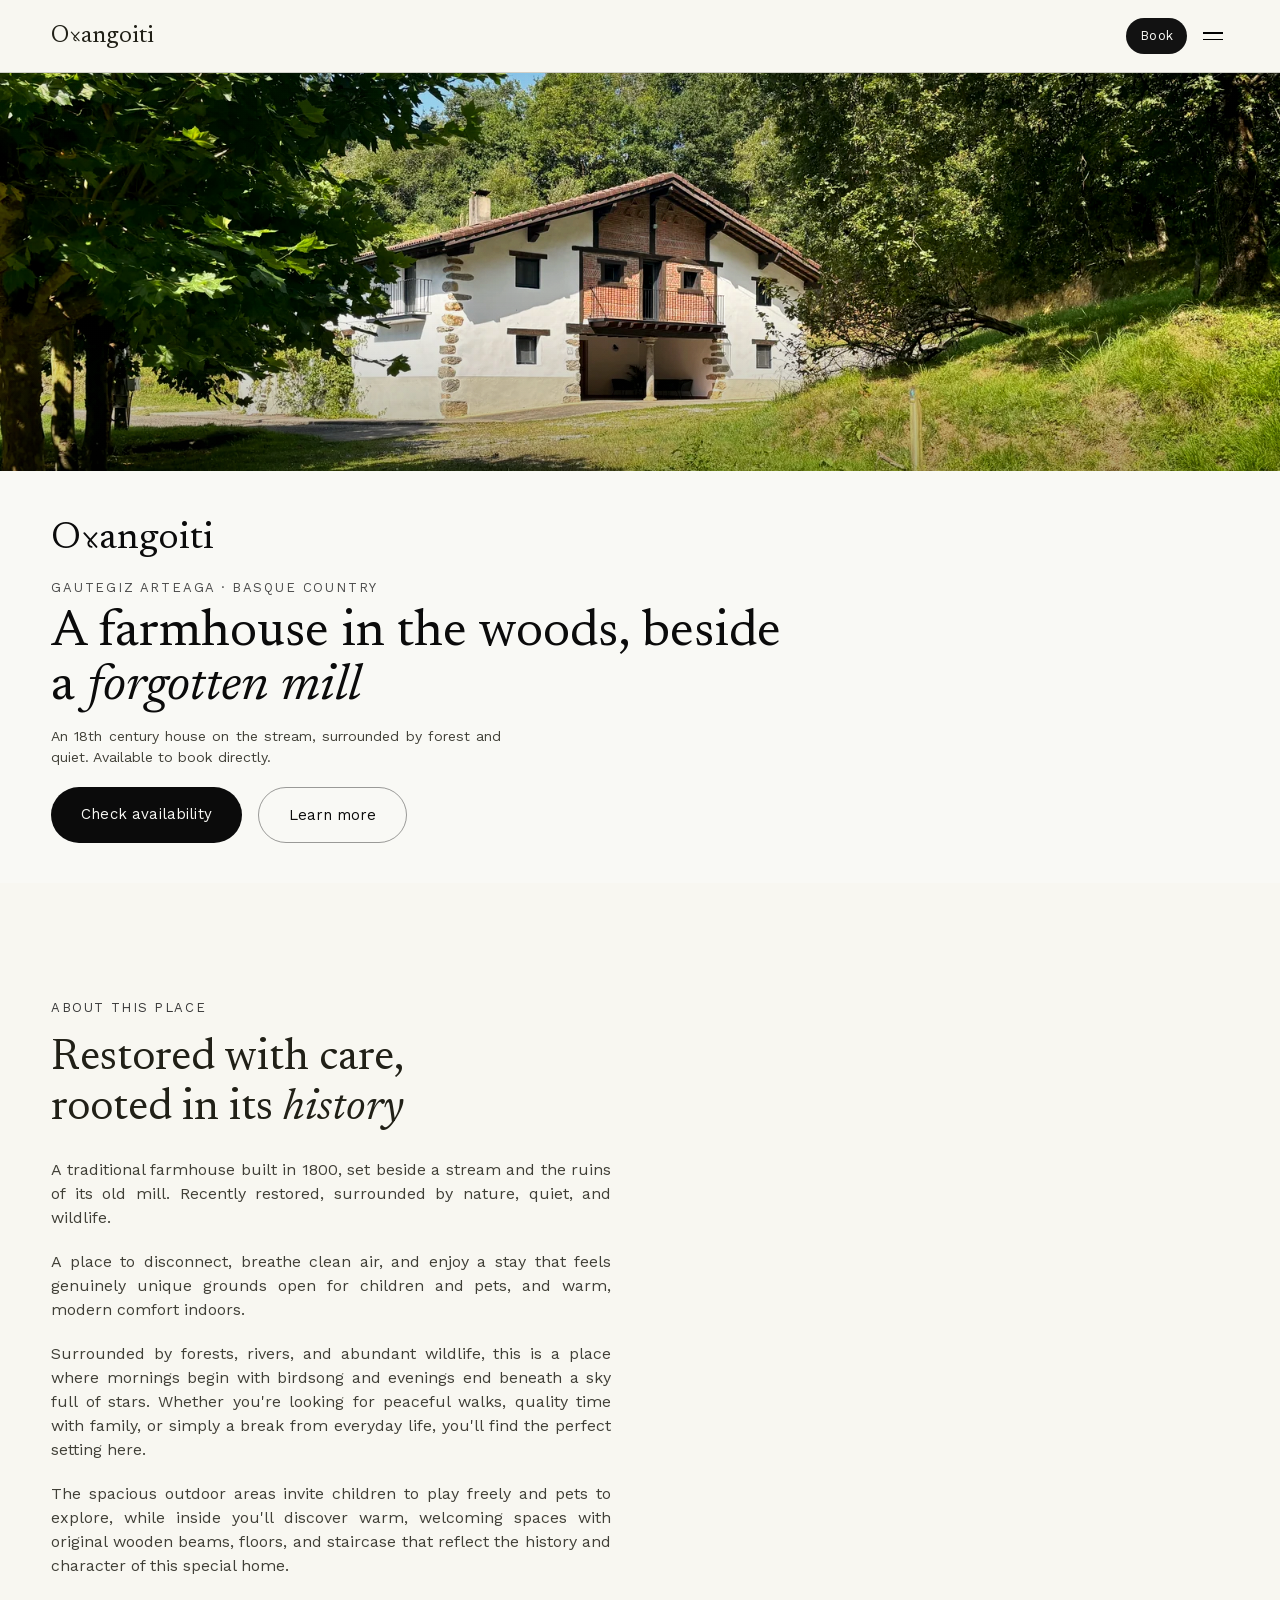
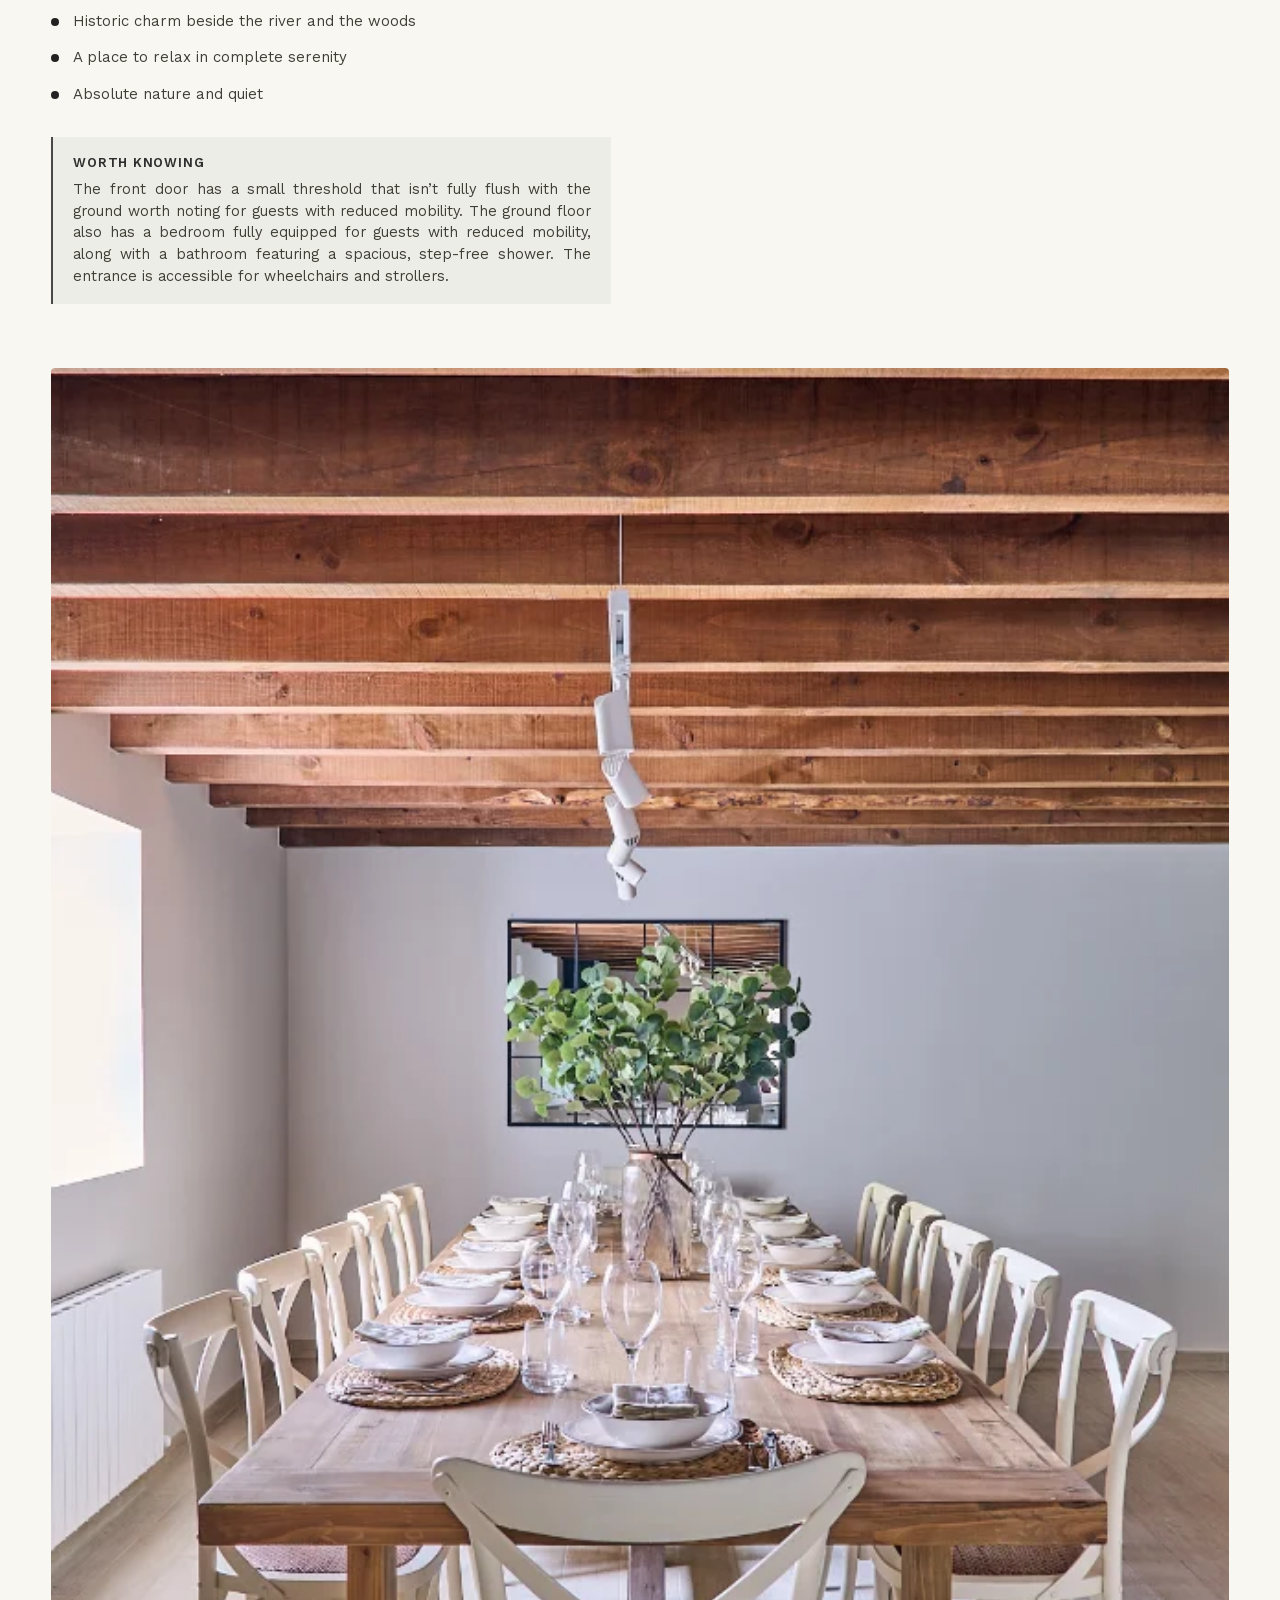
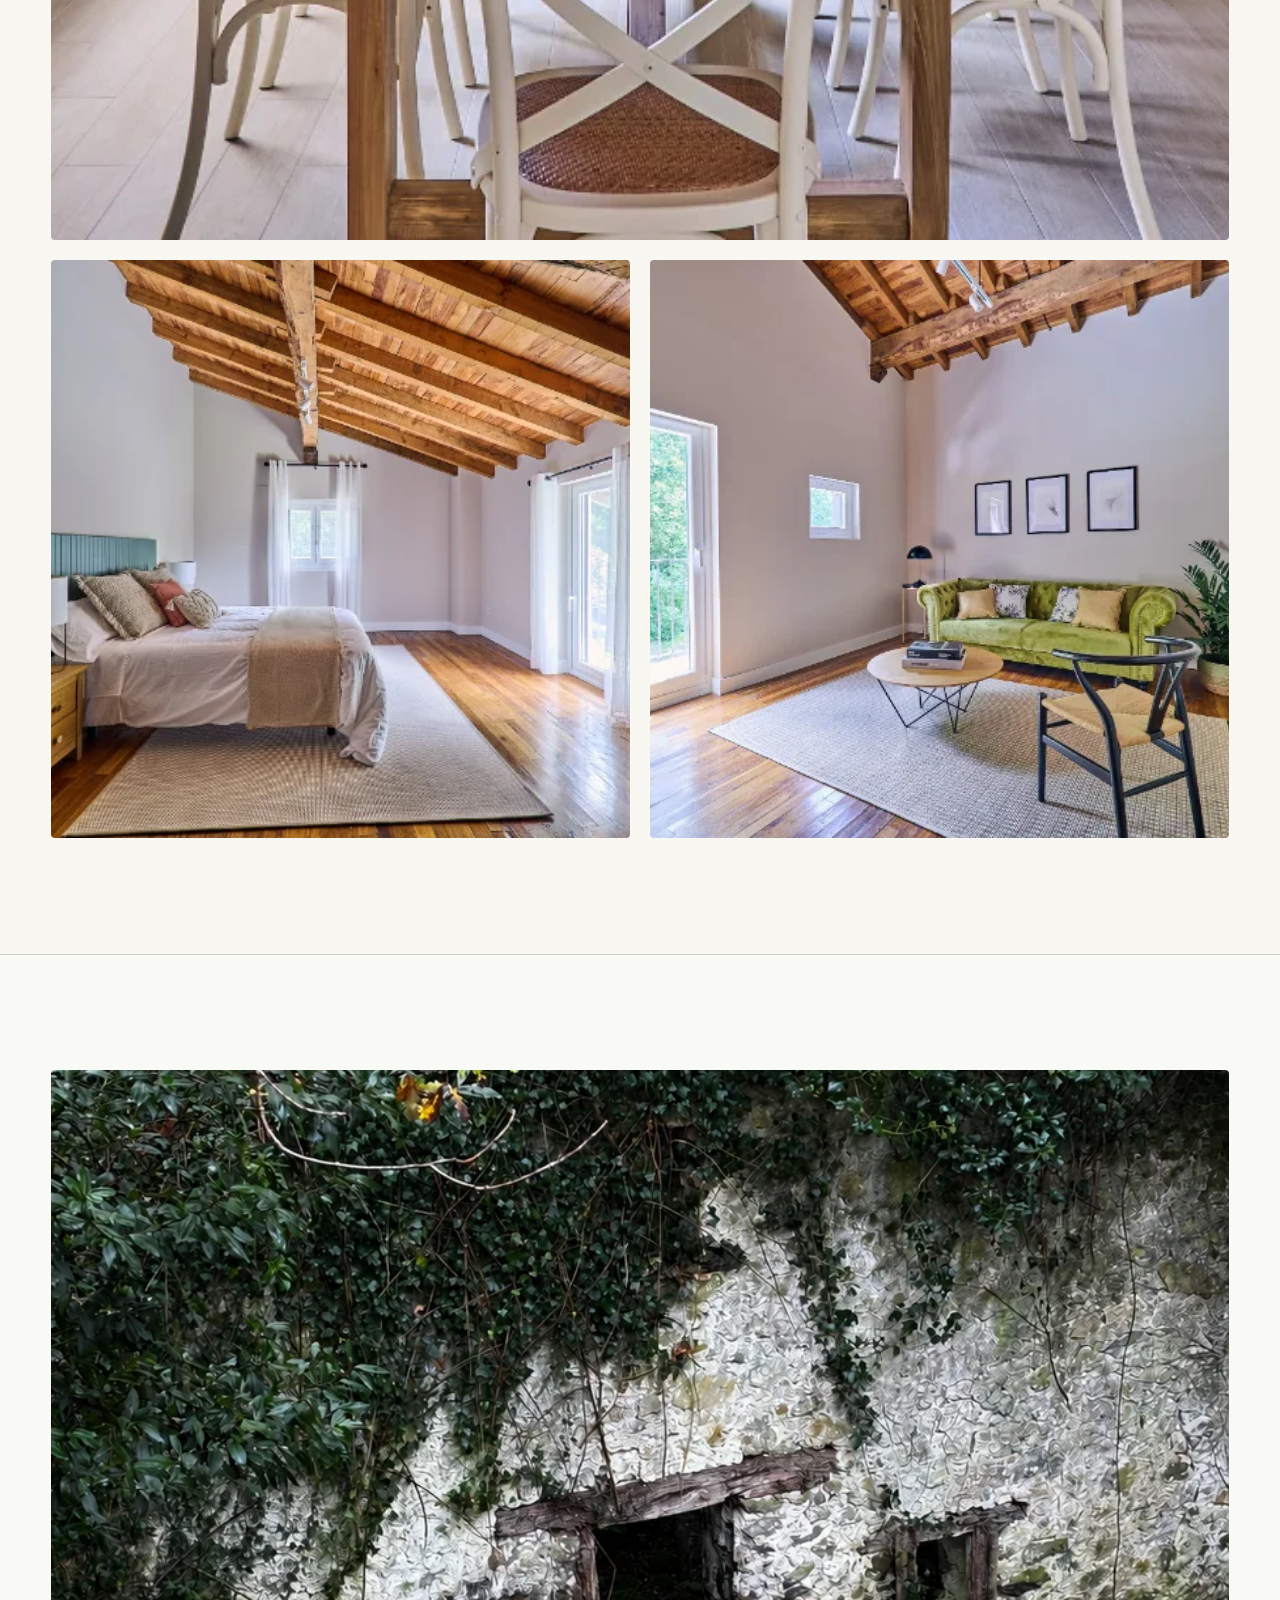
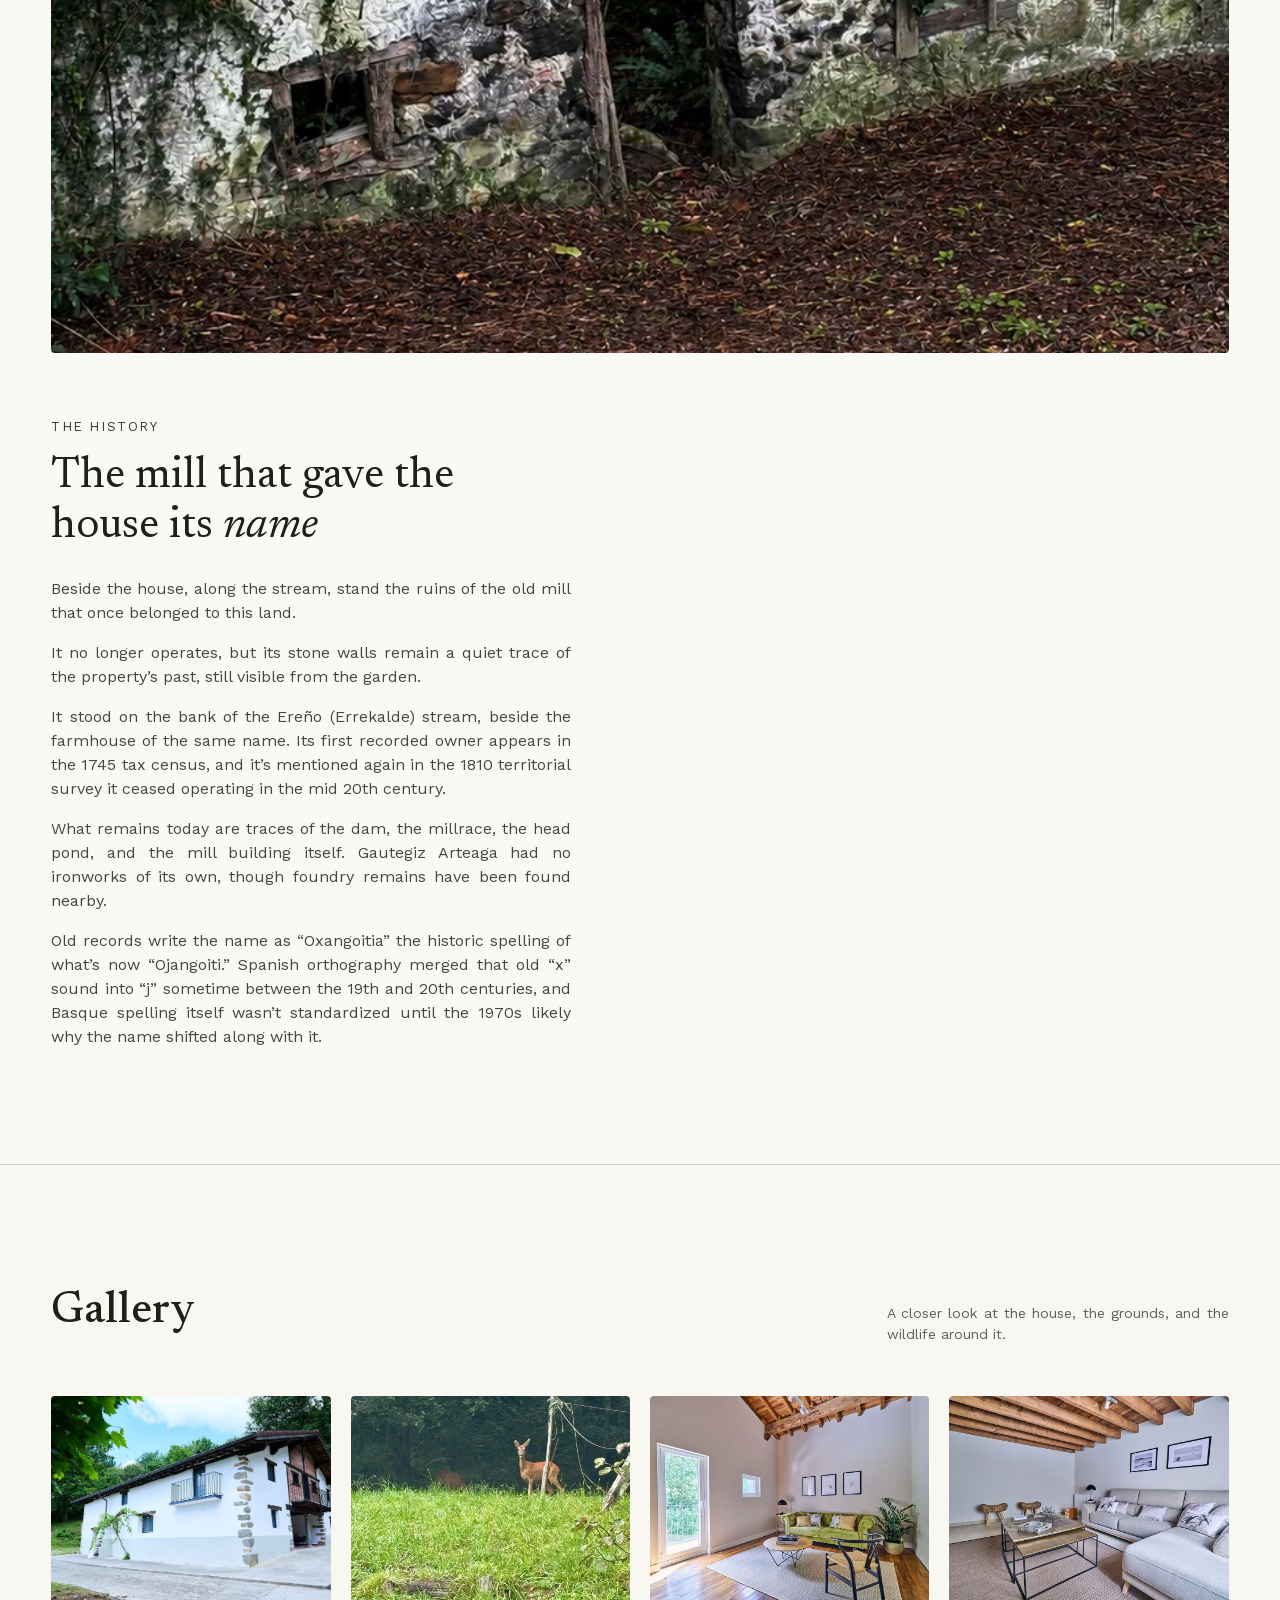
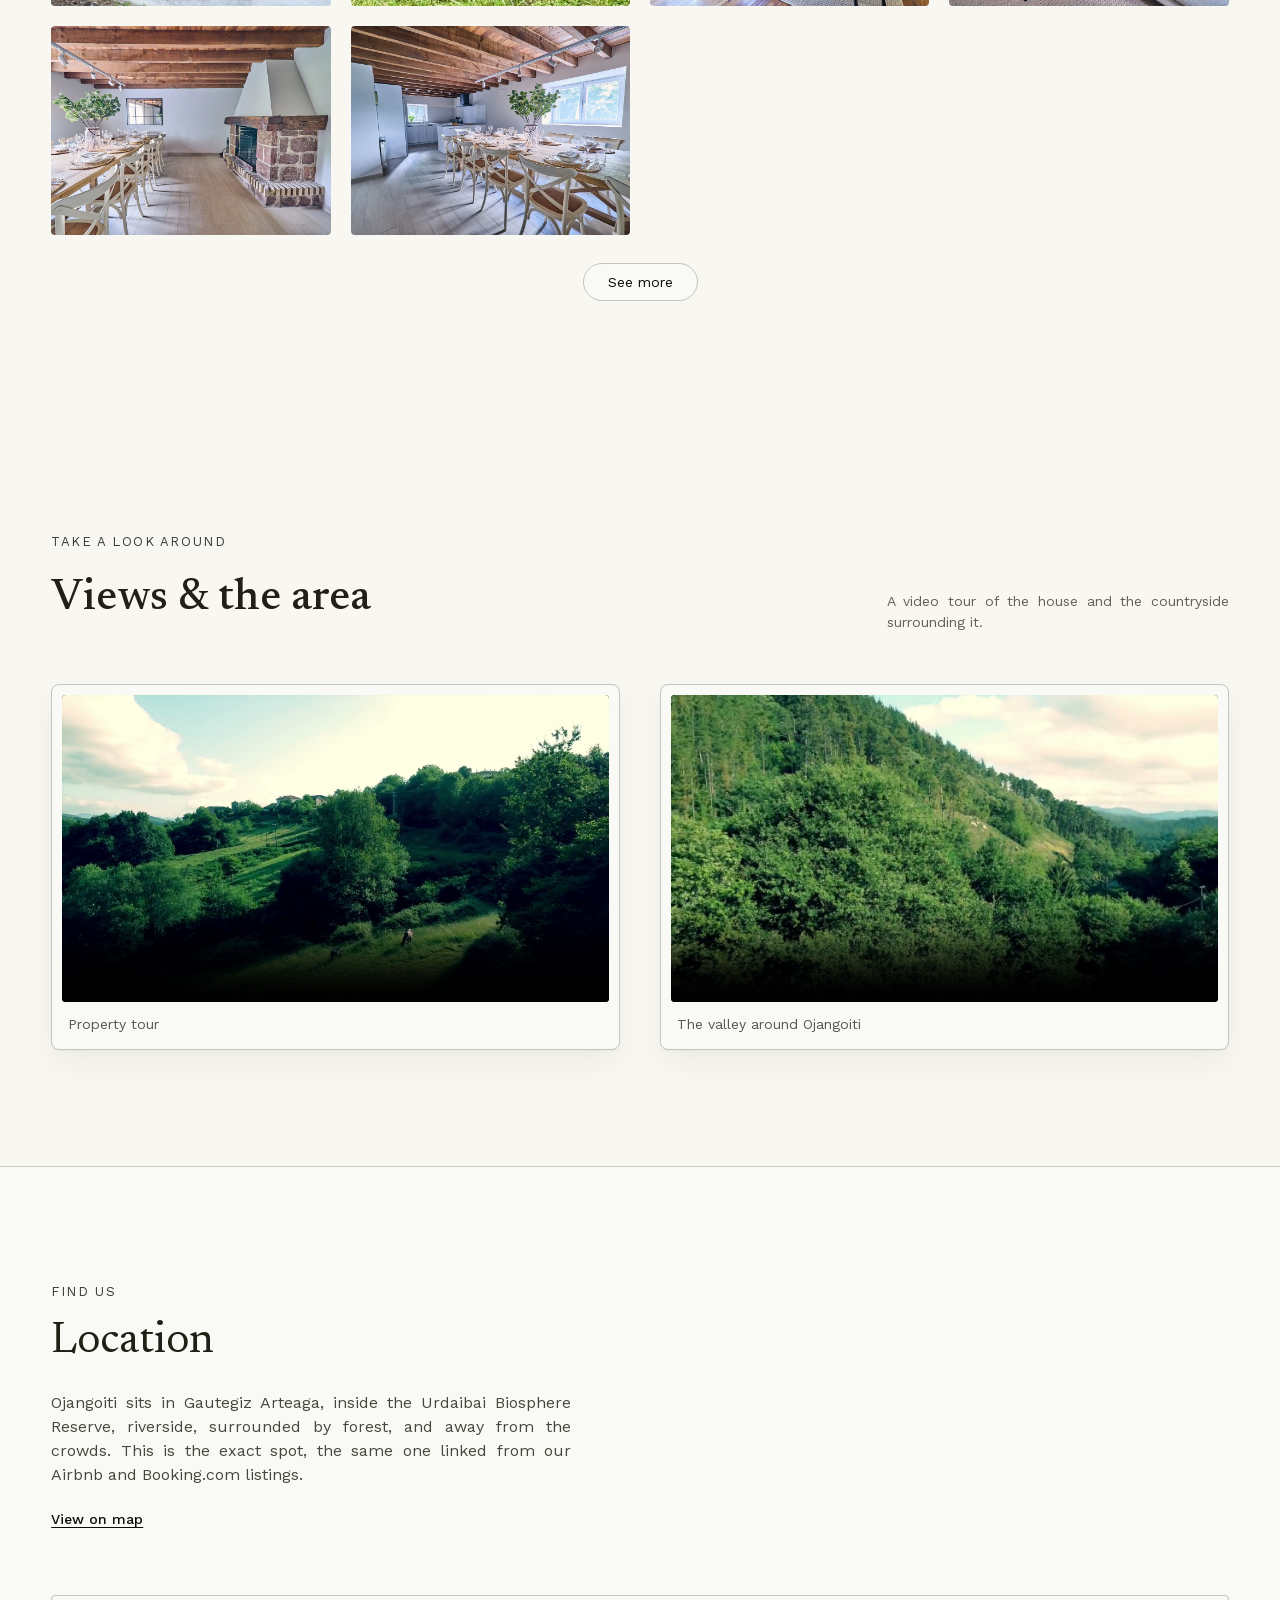
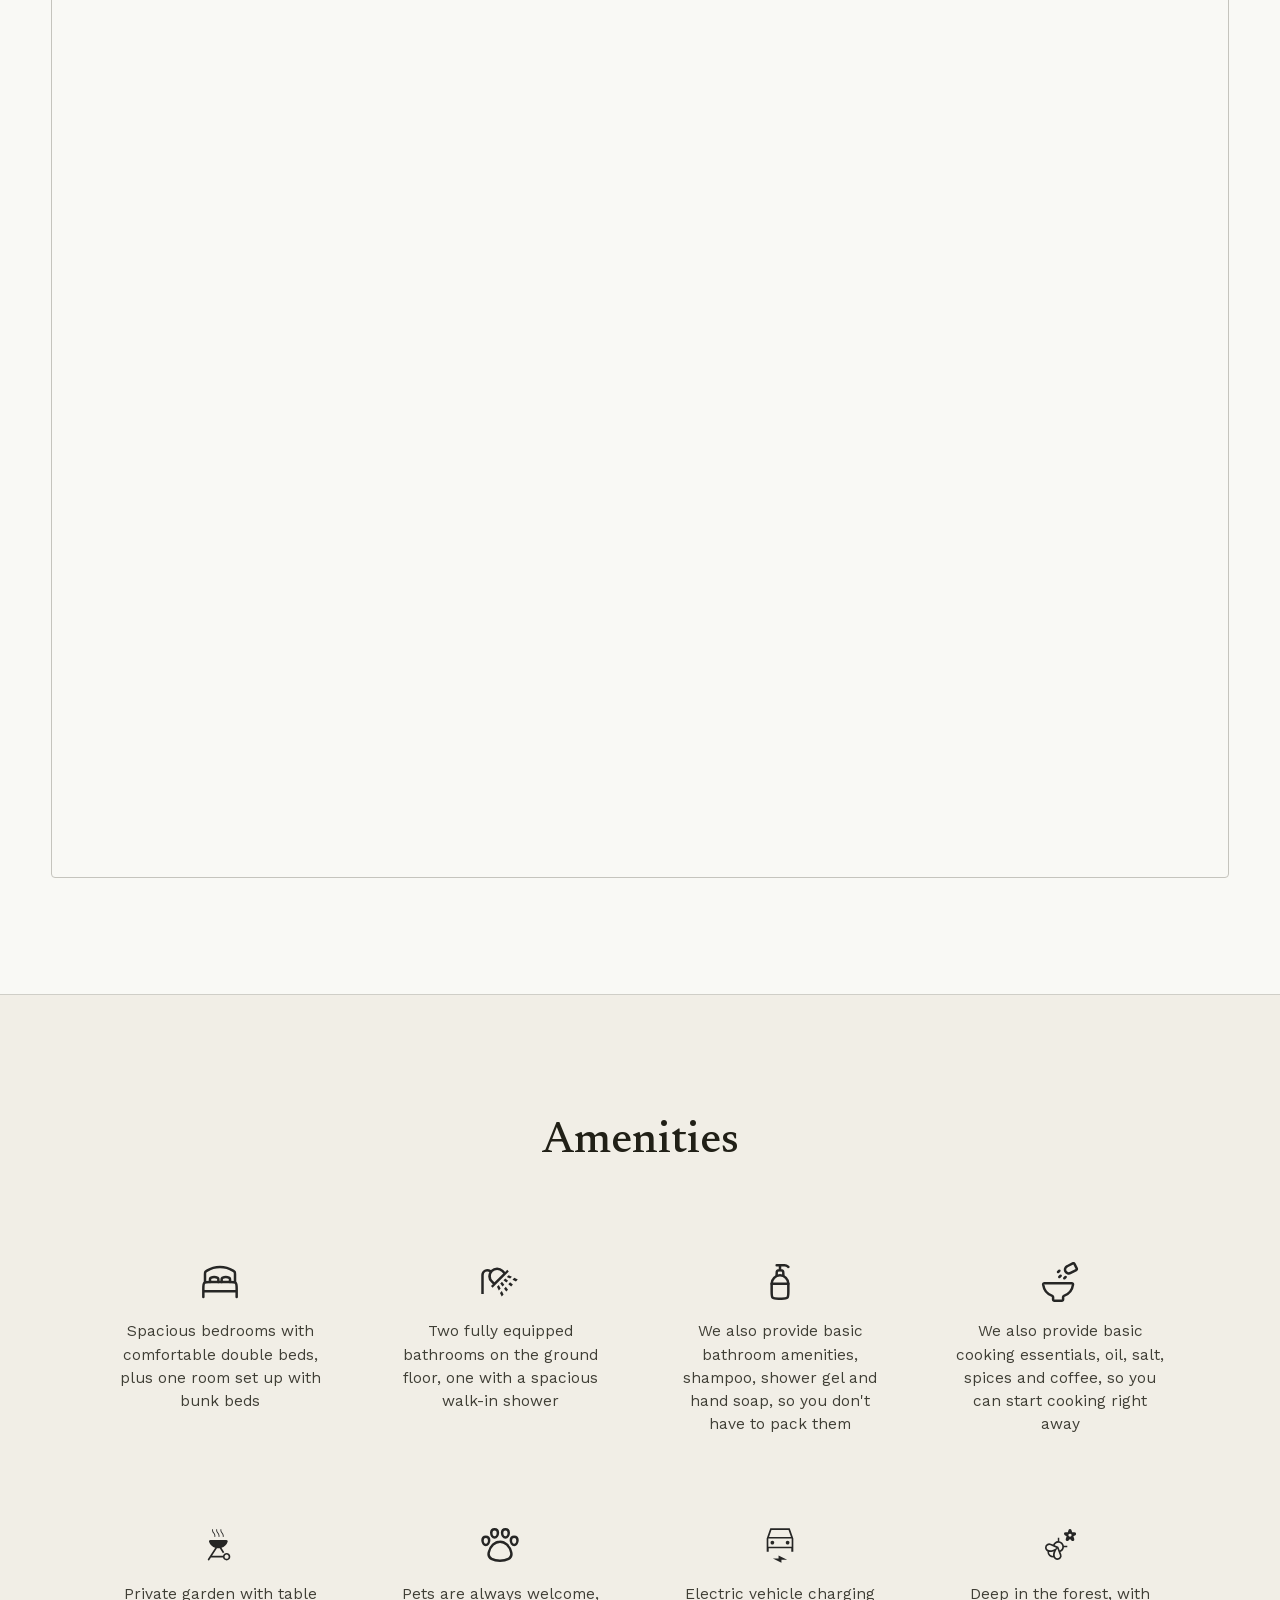
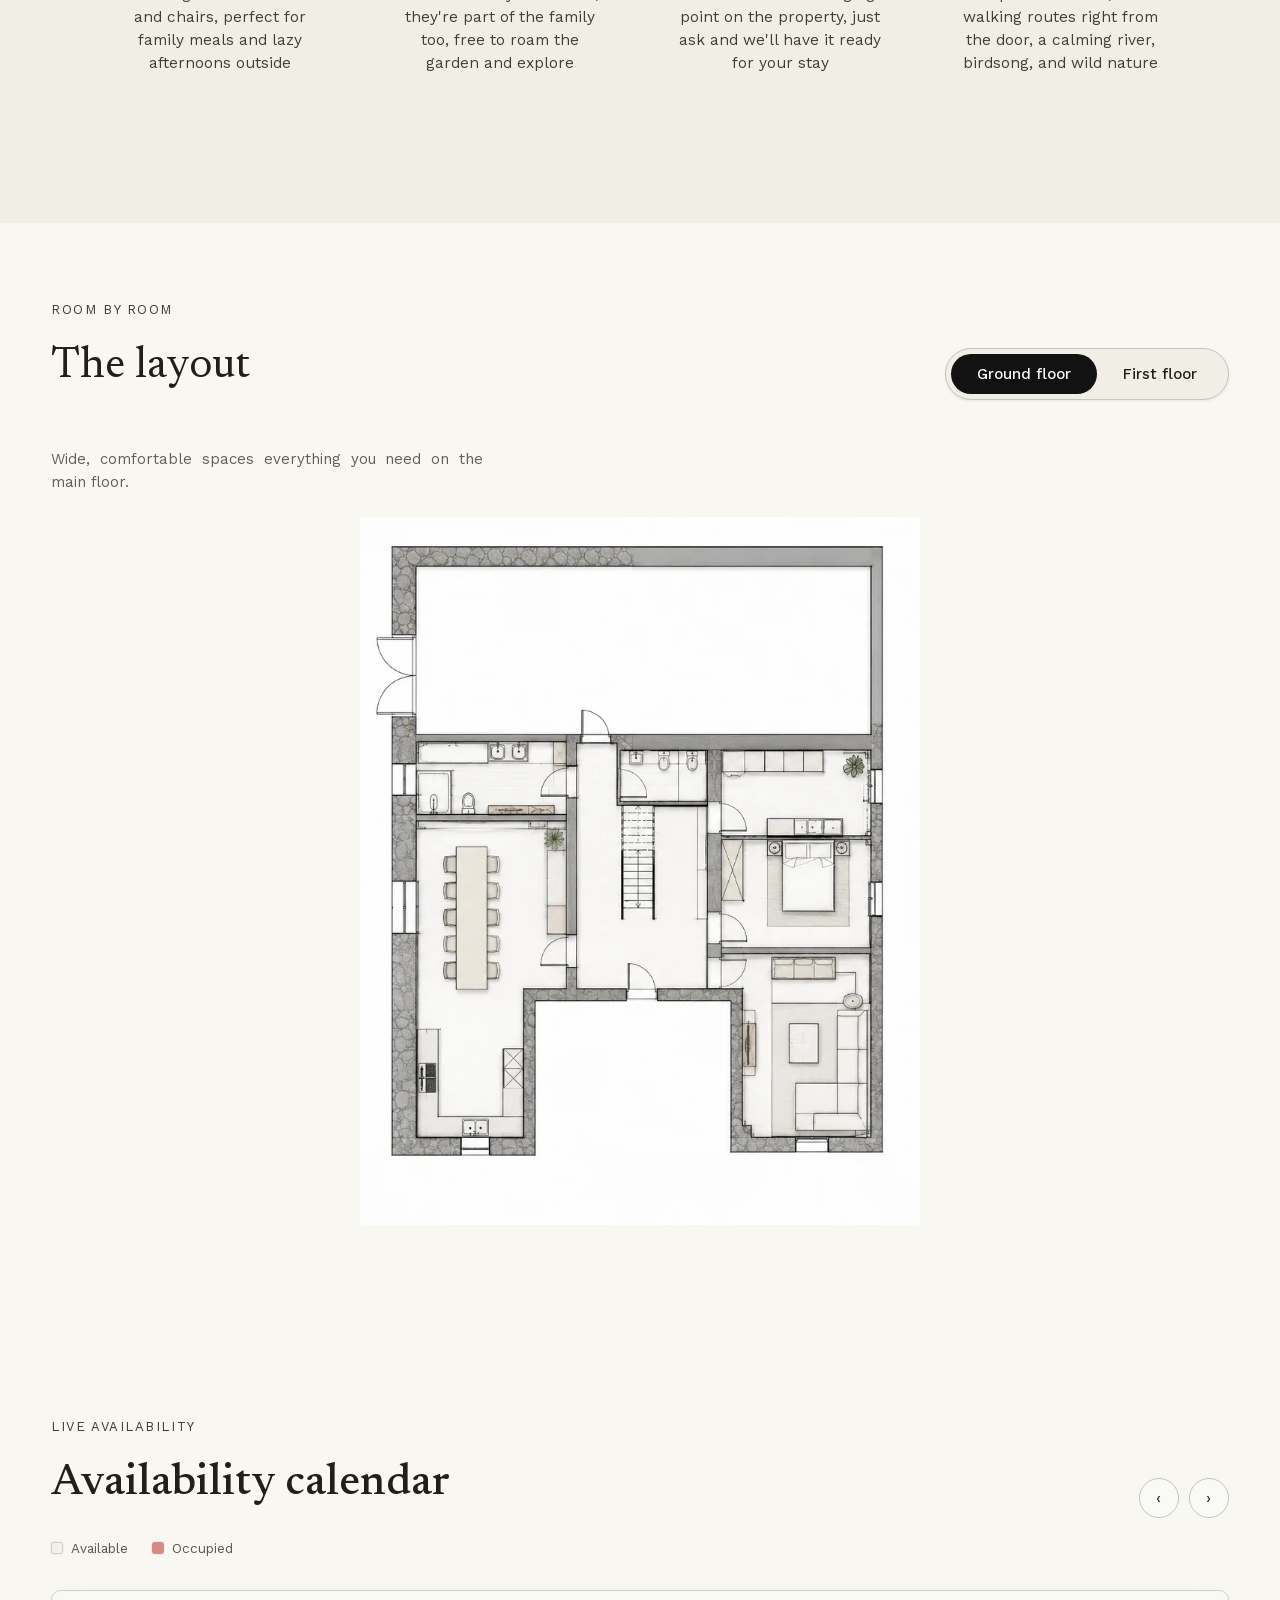
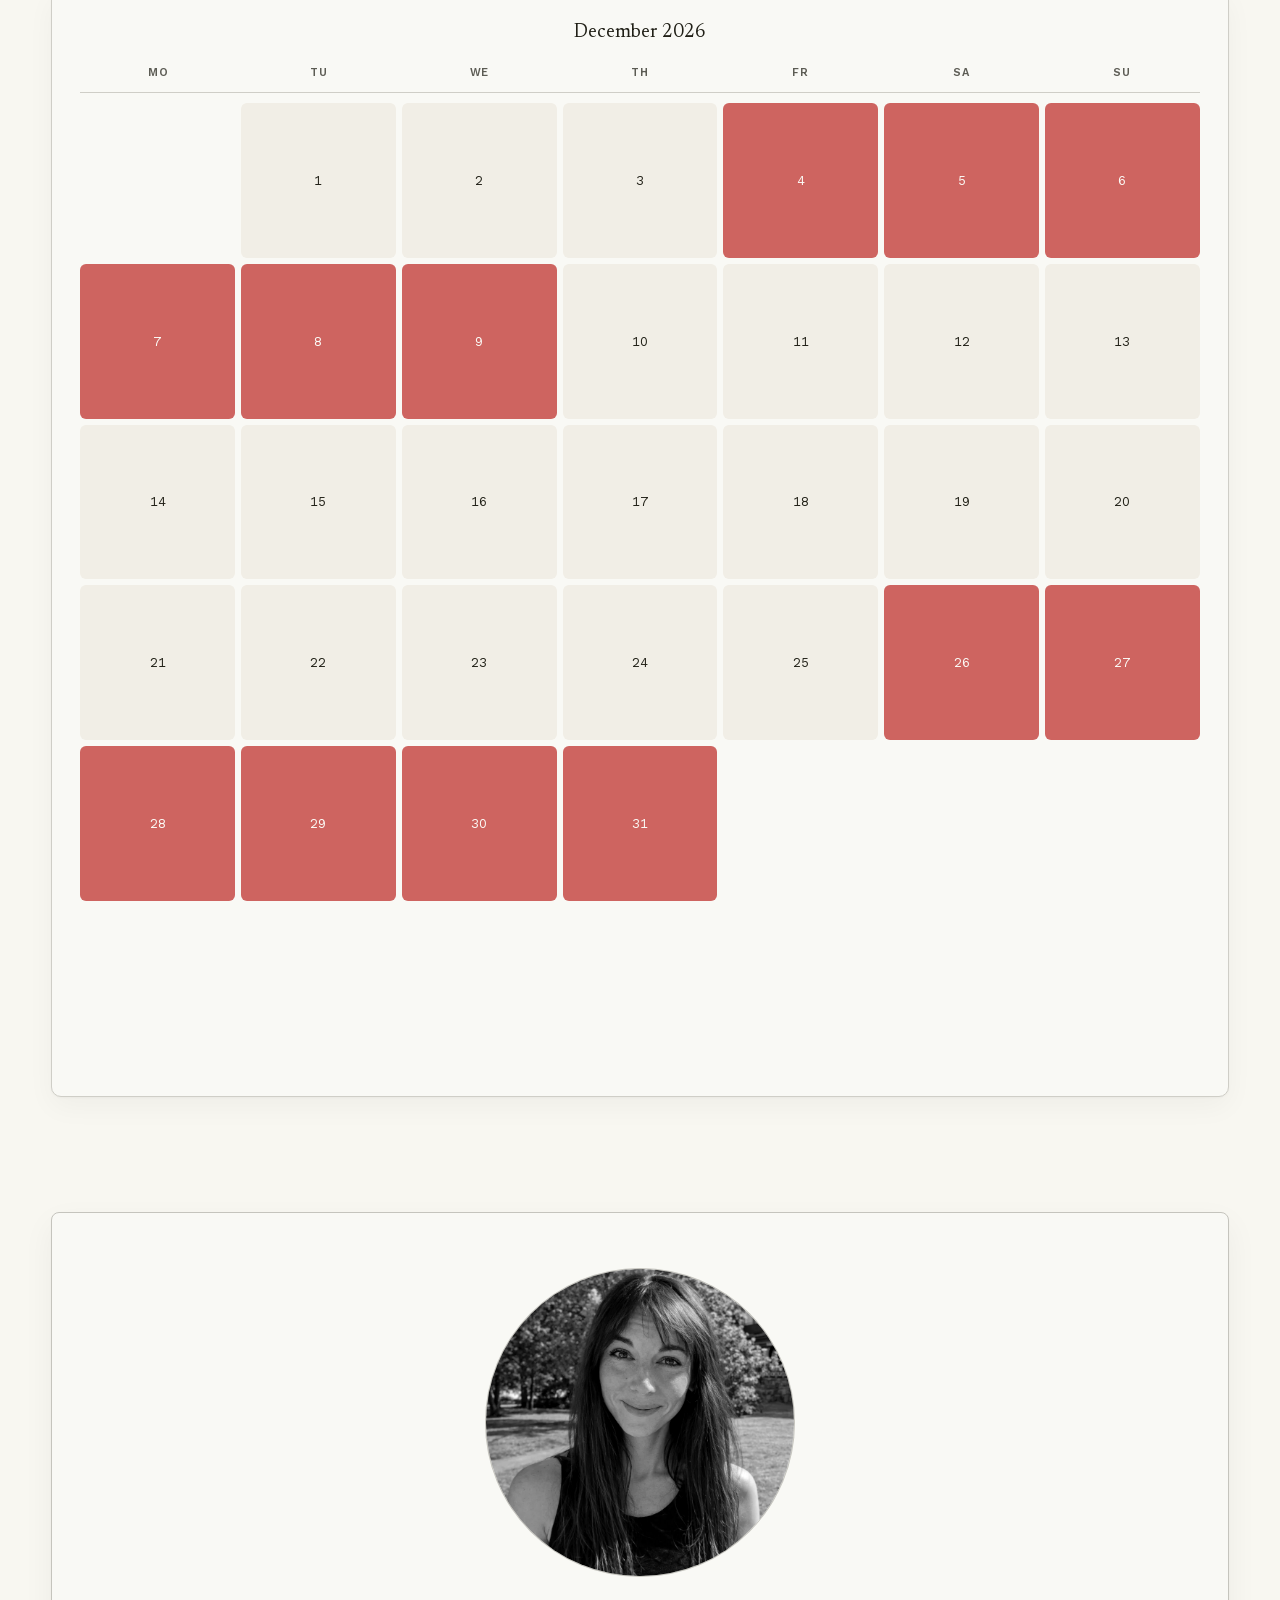
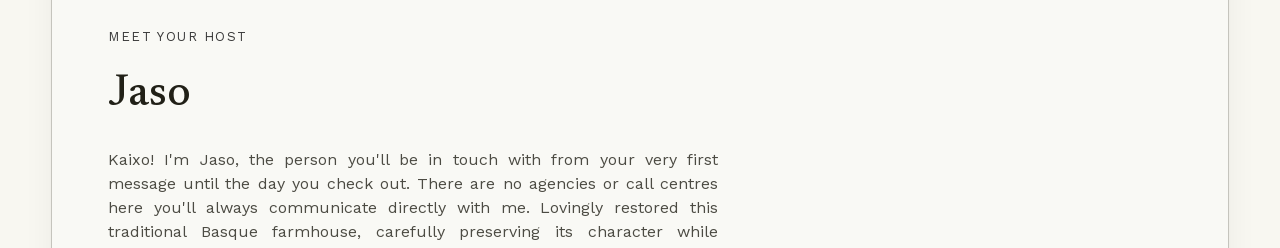
==== commit 52271530: "Sync build: updated availability calendar (new Dec blocked dates) and restyled reviews section (maso" ====
--- a/index.html
+++ b/index.html
@@ -1 +1 @@
-<!DOCTYPE html><html lang="en" class="newsreader_dc10d314-module__Gavziq__variable work_sans_6bac58e5-module__9Zm5_a__variable"><head><meta charSet="utf-8"/><meta name="viewport" content="width=device-width, initial-scale=1"/><link rel="preload" href="/_next/static/media/5f402bd2d8eef81a-s.p.40bho2kviej2o.woff2" as="font" crossorigin="" type="font/woff2"/><link rel="preload" href="/_next/static/media/7ddd198311ba7843-s.p.3kq6k02b2ysv1.woff2" as="font" crossorigin="" type="font/woff2"/><link rel="preload" href="/_next/static/media/9433d1a810498265-s.p.1hij5ex6k3v9q.woff2" as="font" crossorigin="" type="font/woff2"/><link rel="preload" as="image" imageSrcSet="/images/hero-nature-800.webp 800w, /images/hero-nature-1200.webp 1200w, /images/hero-nature-1600.webp 1600w, /images/hero-nature-2400.webp 2400w, /images/hero-nature-3200.webp 3200w" imageSizes="100vw" fetchPriority="high"/><link rel="stylesheet" href="/_next/static/chunks/1pu5i5a686jve.css" data-precedence="next"/><link rel="stylesheet" href="/_next/static/chunks/1-da3uu45h5s1.css" data-precedence="next"/><link rel="preload" as="script" fetchPriority="low" href="/_next/static/chunks/3ll07n217cgxf.js"/><script src="/_next/static/chunks/33g7_zjejejur.js" async=""></script><script src="/_next/static/chunks/1upe53-127sm4.js" async=""></script><script src="/_next/static/chunks/turbopack-23zfcqqn2vu_1.js" async=""></script><script src="/_next/static/chunks/1d4h-sglyo8ft.js" async=""></script><script src="/_next/static/chunks/14mumt5_n0xhi.js" async=""></script><script src="/_next/static/chunks/1brci8rjh8iia.js" async=""></script><meta name="next-size-adjust" content=""/><title>Ojangoiti — Gautegiz Arteaga, Basque Country</title><meta name="description" content="A restored 18th-century farmhouse beside an old mill in Gautegiz Arteaga, Urdaibai Nature Reserve. Book directly."/><link rel="icon" href="/favicon.ico?favicon.3en4qoltjmbea.ico" sizes="48x48" type="image/x-icon"/><link rel="icon" href="/favicon.ico" sizes="48x48"/><link rel="icon" href="/icon-48.png" sizes="48x48" type="image/png"/><link rel="icon" href="/icon-192.png" sizes="192x192" type="image/png"/><link rel="icon" href="/icon.svg" type="image/svg+xml"/><link rel="apple-touch-icon" href="/apple-icon.png" sizes="180x180" type="image/png"/><script src="/_next/static/chunks/0cz1d0mv5g_q7.js" noModule=""></script></head><body><div hidden=""><!--$--><!--/$--></div><script type="application/ld+json">{"@context":"https://schema.org","@type":"LodgingBusiness","name":"Ojangoiti","alternateName":"Ojangoiti - Refugio junto al río - Urdaibai","description":"A restored 18th-century farmhouse beside an old mill in Gautegiz Arteaga, Urdaibai Nature Reserve. Book directly.","url":"https://ojangoiti.com/","image":"https://ojangoiti.com/images/exterior-side.jpg","logo":"https://ojangoiti.com/icon-512.png","address":{"@type":"PostalAddress","streetAddress":"Errekalde 12","addressLocality":"Gautegiz Arteaga","postalCode":"48314","addressRegion":"Bizkaia","addressCountry":"ES"},"geo":{"@type":"GeoCoordinates","latitude":43.3570278,"longitude":-2.6470408},"hasMap":"https://www.google.com/maps/place/Ojangoiti:+Alojamiento+Vacacional/@43.3555118,-2.6475067,589m/data=!3m1!1e3!4m15!1m8!3m7!1s0xd4e3b0dca7108c1:0xe31cb6a54826bedd!2sGautegiz+Arteaga,+Vizcaya!3b1!8m2!3d43.3709216!4d-2.6636066!16zL20vMDg4eHN2!3m5!1s0xd4e3b61c73c2f6f:0xcf478365024c18bd!8m2!3d43.3570278!4d-2.6470408!16s%2Fg%2F11whyq6kkj","petsAllowed":true,"maximumAttendeeCapacity":8,"numberOfRooms":5,"amenityFeature":[{"@type":"LocationFeatureSpecification","name":"Garden","value":true},{"@type":"LocationFeatureSpecification","name":"Riverside location","value":true},{"@type":"LocationFeatureSpecification","name":"EV charging","value":true},{"@type":"LocationFeatureSpecification","name":"Pets allowed","value":true}]}</script><header class="Header-module__hBw1pG__header"><div class="Header-module__hBw1pG__bar"><span style="font-family:var(--font-heading);font-size:32px;display:inline-flex;align-items:center">O<svg viewBox="0 0 60 60" style="width:0.6em;height:0.95em;margin:0 -0.06em;flex-shrink:0" aria-hidden="true"><line x1="14" y1="12" x2="46" y2="48" stroke="currentColor" stroke-width="5" stroke-linecap="round"></line><path d="M46 12 L26 34 A9 9 0 0 0 33 48" fill="none" stroke="currentColor" stroke-width="5" stroke-linecap="round"></path></svg>angoiti</span><nav class="Header-module__hBw1pG__nav"><a href="#about" class="Header-module__hBw1pG__navLink">About</a><a href="#mill" class="Header-module__hBw1pG__navLink">The Mill</a><a href="#gallery" class="Header-module__hBw1pG__navLink">Gallery</a><a href="#layout" class="Header-module__hBw1pG__navLink">Layout</a><a href="#availability" class="Header-module__hBw1pG__navLink">Availability</a><a href="#contact" class="Header-module__hBw1pG__navLink">Contact</a><a href="#reviews" class="Header-module__hBw1pG__navLink">Reviews</a></nav><div class="Header-module__hBw1pG__actions"><div class="Header-module__hBw1pG__langSwitcher" role="group" aria-label="Language"><button class="Header-module__hBw1pG__langButton" aria-pressed="true" data-active="true">EN</button><button class="Header-module__hBw1pG__langButton" aria-pressed="false" data-active="false">ES</button><button class="Header-module__hBw1pG__langButton" aria-pressed="false" data-active="false">EU</button></div><a href="#availability" class="Header-module__hBw1pG__cta">Check availability</a></div></div></header><main><section class="Hero-module__ZARIfG__hero"><div class="Hero-module__ZARIfG__photoWrap"><div style="position:absolute;overflow:hidden;border-radius:0;inset:0;width:100%;height:100%"><img src="/images/hero-nature-800.webp" srcSet="/images/hero-nature-800.webp 800w, /images/hero-nature-1200.webp 1200w, /images/hero-nature-1600.webp 1600w, /images/hero-nature-2400.webp 2400w, /images/hero-nature-3200.webp 3200w" sizes="100vw" alt="The house among the trees, river-side" decoding="async" fetchPriority="high" class="Hero-module__ZARIfG__heroImage" style="object-fit:cover;position:absolute;inset:0;width:100%;height:100%"/></div><div class="Hero-module__ZARIfG__grain" aria-hidden="true"></div><div class="Hero-module__ZARIfG__scrim"></div></div><div class="Hero-module__ZARIfG__panel"><div class="Hero-module__ZARIfG__inner"><div class="Hero-module__ZARIfG__logoRow"><span style="font-family:var(--font-heading);font-size:clamp(26px,3vw,38px);color:oklch(0.15 0 0);display:inline-flex;align-items:center">O<svg viewBox="0 0 60 60" style="width:0.6em;height:0.95em;margin:0 -0.06em;flex-shrink:0" aria-hidden="true"><line x1="14" y1="12" x2="46" y2="48" stroke="currentColor" stroke-width="5" stroke-linecap="round"></line><path d="M46 12 L26 34 A9 9 0 0 0 33 48" fill="none" stroke="currentColor" stroke-width="5" stroke-linecap="round"></path></svg>angoiti</span></div><div class="Hero-module__ZARIfG__kicker">Gautegiz Arteaga · Basque Country</div><h1 class="Hero-module__ZARIfG__headline">A farmhouse in the woods, beside a<!-- --> <em>forgotten mill</em></h1><p class="Hero-module__ZARIfG__subtitle">An 18th century house on the stream, surrounded by forest and quiet. Available to book directly.</p><div class="Hero-module__ZARIfG__ctas"><a href="#availability" class="Hero-module__ZARIfG__ctaPrimary">Check availability</a><a href="#about" class="Hero-module__ZARIfG__ctaSecondary">Learn more</a></div></div></div></section><section id="about" class="About-module__vAULUW__section" style="grid-template-columns:minmax(0,1.1fr) minmax(0,0.9fr)"><div><div class="About-module__vAULUW__kicker">About this place</div><h2 class="About-module__vAULUW__heading">Restored with care, rooted in its<!-- --> <em>history</em></h2><p class="About-module__vAULUW__body">A traditional farmhouse built in 1800, set beside a stream and the ruins of its old mill. Recently restored, surrounded by nature, quiet, and wildlife.</p><p class="About-module__vAULUW__body">A place to disconnect, breathe clean air, and enjoy a stay that feels genuinely unique grounds open for children and pets, and warm, modern comfort indoors.</p><p class="About-module__vAULUW__body">Surrounded by forests, rivers, and abundant wildlife, this is a place where mornings begin with birdsong and evenings end beneath a sky full of stars. Whether you&#x27;re looking for peaceful walks, quality time with family, or simply a break from everyday life, you&#x27;ll find the perfect setting here.</p><p class="About-module__vAULUW__bodyLast">The spacious outdoor areas invite children to play freely and pets to explore, while inside you&#x27;ll discover warm, welcoming spaces with original wooden beams, floors, and staircase that reflect the history and character of this special home.</p><div class="About-module__vAULUW__highlights"><div class="About-module__vAULUW__highlight"><div class="About-module__vAULUW__dot"></div><div class="About-module__vAULUW__highlightText">Historic charm beside the river and the woods</div></div><div class="About-module__vAULUW__highlight"><div class="About-module__vAULUW__dot"></div><div class="About-module__vAULUW__highlightText">A place to relax in complete serenity</div></div><div class="About-module__vAULUW__highlight"><div class="About-module__vAULUW__dot"></div><div class="About-module__vAULUW__highlightText">Absolute nature and quiet</div></div></div><div class="About-module__vAULUW__callout"><div class="About-module__vAULUW__calloutLabel">Worth knowing</div><div class="About-module__vAULUW__calloutNote">The front door has a small threshold that isn’t fully flush with the ground worth noting for guests with reduced mobility. The ground floor also has a bedroom fully equipped for guests with reduced mobility, along with a bathroom featuring a spacious, step-free shower. The entrance is accessible for wheelchairs and strollers.</div></div></div><div class="About-module__vAULUW__photos"><div style="position:relative;overflow:hidden;border-radius:4px;width:100%;flex:1.5 1 0%;min-height:0"><img alt="Interior, ground-floor bedroom" loading="lazy" decoding="async" data-nimg="fill" style="position:absolute;height:100%;width:100%;left:0;top:0;right:0;bottom:0;object-fit:cover;color:transparent" src="/images/about-1.webp"/></div><div class="About-module__vAULUW__photoGrid"><div style="position:relative;overflow:hidden;border-radius:4px;width:100%;height:100%"><img alt="Bathroom, walk-in shower" loading="lazy" decoding="async" data-nimg="fill" style="position:absolute;height:100%;width:100%;left:0;top:0;right:0;bottom:0;object-fit:cover;color:transparent" src="/images/about-2.webp"/></div><div style="position:relative;overflow:hidden;border-radius:4px;width:100%;height:100%"><img alt="Garden &amp; grounds" loading="lazy" decoding="async" data-nimg="fill" style="position:absolute;height:100%;width:100%;left:0;top:0;right:0;bottom:0;object-fit:cover;color:transparent" src="/images/about-3.webp"/></div></div></div></section><section id="mill" class="Mill-module__x4HdKG__section"><div class="Mill-module__x4HdKG__inner" style="grid-template-columns:1fr 1fr"><div style="position:relative;overflow:hidden;border-radius:4px;width:100%;aspect-ratio:4/3;order:2"><img alt="Ruins of the old mill by the stream" loading="lazy" decoding="async" data-nimg="fill" style="position:absolute;height:100%;width:100%;left:0;top:0;right:0;bottom:0;object-fit:cover;color:transparent" src="/images/mill.webp"/></div><div><div class="Mill-module__x4HdKG__kicker">The history</div><h2 class="Mill-module__x4HdKG__heading">The mill that gave the house its<!-- --> <em>name</em></h2><p class="Mill-module__x4HdKG__body">Beside the house, along the stream, stand the ruins of the old mill that once belonged to this land.</p><p class="Mill-module__x4HdKG__body">It no longer operates, but its stone walls remain a quiet trace of the property’s past, still visible from the garden.</p><p class="Mill-module__x4HdKG__body">It stood on the bank of the Ereño (Errekalde) stream, beside the farmhouse of the same name. Its first recorded owner appears in the 1745 tax census, and it’s mentioned again in the 1810 territorial survey it ceased operating in the mid 20th century.</p><p class="Mill-module__x4HdKG__body">What remains today are traces of the dam, the millrace, the head pond, and the mill building itself. Gautegiz Arteaga had no ironworks of its own, though foundry remains have been found nearby.</p><p class="Mill-module__x4HdKG__bodyLast">Old records write the name as “Oxangoitia” the historic spelling of what’s now “Ojangoiti.” Spanish orthography merged that old “x” sound into “j” sometime between the 19th and 20th centuries, and Basque spelling itself wasn’t standardized until the 1970s likely why the name shifted along with it.</p></div></div></section><section id="gallery" class="Gallery-module__3QxX8q__section"><div class="Gallery-module__3QxX8q__header"><h2 class="Gallery-module__3QxX8q__heading">Gallery</h2><div class="Gallery-module__3QxX8q__subtitle">A closer look at the house, the grounds, and the wildlife around it.</div></div><div class="Gallery-module__3QxX8q__grid"><div style="position:relative;overflow:hidden;border-radius:4px;width:100%;aspect-ratio:4/3"><img alt="Photo: exterior, house among trees" loading="lazy" decoding="async" data-nimg="fill" style="position:absolute;height:100%;width:100%;left:0;top:0;right:0;bottom:0;object-fit:cover;color:transparent" src="/images/exterior-side.jpg"/></div><div style="position:relative;overflow:hidden;border-radius:4px;width:100%;aspect-ratio:4/3"><img alt="Photo: roe deer in the meadow" loading="lazy" decoding="async" data-nimg="fill" style="position:absolute;height:100%;width:100%;left:0;top:0;right:0;bottom:0;object-fit:cover;color:transparent" src="/images/wildlife-deer.webp"/></div><div style="position:relative;overflow:hidden;border-radius:4px;width:100%;aspect-ratio:4/3"><img alt="Photo: living room, green chesterfield" loading="lazy" decoding="async" data-nimg="fill" style="position:absolute;height:100%;width:100%;left:0;top:0;right:0;bottom:0;object-fit:cover;color:transparent" src="/images/living-room-chesterfield.webp"/></div><div style="position:relative;overflow:hidden;border-radius:4px;width:100%;aspect-ratio:4/3"><img alt="Photo: living room, sectional sofa" loading="lazy" decoding="async" data-nimg="fill" style="position:absolute;height:100%;width:100%;left:0;top:0;right:0;bottom:0;object-fit:cover;color:transparent" src="/images/living-room-sectional.webp"/></div><div style="position:relative;overflow:hidden;border-radius:4px;width:100%;aspect-ratio:4/3"><img alt="Photo: dining room &amp; stone fireplace" loading="lazy" decoding="async" data-nimg="fill" style="position:absolute;height:100%;width:100%;left:0;top:0;right:0;bottom:0;object-fit:cover;color:transparent" src="/images/dining-fireplace.webp"/></div><div style="position:relative;overflow:hidden;border-radius:4px;width:100%;aspect-ratio:4/3"><img alt="Photo: open dining &amp; kitchen, exposed beams" loading="lazy" decoding="async" data-nimg="fill" style="position:absolute;height:100%;width:100%;left:0;top:0;right:0;bottom:0;object-fit:cover;color:transparent" src="/images/kitchen-dining-open.webp"/></div><div style="position:relative;overflow:hidden;border-radius:4px;width:100%;aspect-ratio:4/3"><img alt="Photo: kitchen" loading="lazy" decoding="async" data-nimg="fill" style="position:absolute;height:100%;width:100%;left:0;top:0;right:0;bottom:0;object-fit:cover;color:transparent" src="/images/kitchen.webp"/></div><div style="position:relative;overflow:hidden;border-radius:4px;width:100%;aspect-ratio:4/3"><img alt="Photo: kitchen appliances" loading="lazy" decoding="async" data-nimg="fill" style="position:absolute;height:100%;width:100%;left:0;top:0;right:0;bottom:0;object-fit:cover;color:transparent" src="/images/kitchen-appliances.webp"/></div><div style="position:relative;overflow:hidden;border-radius:4px;width:100%;aspect-ratio:4/3"><img alt="Photo: laundry &amp; utility room" loading="lazy" decoding="async" data-nimg="fill" style="position:absolute;height:100%;width:100%;left:0;top:0;right:0;bottom:0;object-fit:cover;color:transparent" src="/images/laundry-utility.webp"/></div><div style="position:relative;overflow:hidden;border-radius:4px;width:100%;aspect-ratio:4/3"><img alt="Photo: staircase &amp; landing" loading="lazy" decoding="async" data-nimg="fill" style="position:absolute;height:100%;width:100%;left:0;top:0;right:0;bottom:0;object-fit:cover;color:transparent" src="/images/staircase-landing.webp"/></div><div style="position:relative;overflow:hidden;border-radius:4px;width:100%;aspect-ratio:4/3"><img alt="Photo: study, bookshelf &amp; desk" loading="lazy" decoding="async" data-nimg="fill" style="position:absolute;height:100%;width:100%;left:0;top:0;right:0;bottom:0;object-fit:cover;color:transparent" src="/images/office-desk.webp"/></div><div style="position:relative;overflow:hidden;border-radius:4px;width:100%;aspect-ratio:4/3"><img alt="Photo: study desk, detail" loading="lazy" decoding="async" data-nimg="fill" style="position:absolute;height:100%;width:100%;left:0;top:0;right:0;bottom:0;object-fit:cover;color:transparent" src="/images/office-desk-detail.webp"/></div><div style="position:relative;overflow:hidden;border-radius:4px;width:100%;aspect-ratio:4/3"><img alt="Photo: bedroom" loading="lazy" decoding="async" data-nimg="fill" style="position:absolute;height:100%;width:100%;left:0;top:0;right:0;bottom:0;object-fit:cover;color:transparent" src="/images/bedroom-teal.webp"/></div><div style="position:relative;overflow:hidden;border-radius:4px;width:100%;aspect-ratio:4/3"><img alt="Photo: bedroom, vaulted wood ceiling" loading="lazy" decoding="async" data-nimg="fill" style="position:absolute;height:100%;width:100%;left:0;top:0;right:0;bottom:0;object-fit:cover;color:transparent" src="/images/bedroom-vaulted.webp"/></div><div style="position:relative;overflow:hidden;border-radius:4px;width:100%;aspect-ratio:4/3"><img alt="Photo: bedroom, vaulted ceiling, wide view" loading="lazy" decoding="async" data-nimg="fill" style="position:absolute;height:100%;width:100%;left:0;top:0;right:0;bottom:0;object-fit:cover;color:transparent" src="/images/bedroom-vaulted-wide.webp"/></div><div style="position:relative;overflow:hidden;border-radius:4px;width:100%;aspect-ratio:4/3"><img alt="Photo: twin bedroom" loading="lazy" decoding="async" data-nimg="fill" style="position:absolute;height:100%;width:100%;left:0;top:0;right:0;bottom:0;object-fit:cover;color:transparent" src="/images/bedroom-twin.webp"/></div><div style="position:relative;overflow:hidden;border-radius:4px;width:100%;aspect-ratio:4/3"><img alt="Photo: bunk room" loading="lazy" decoding="async" data-nimg="fill" style="position:absolute;height:100%;width:100%;left:0;top:0;right:0;bottom:0;object-fit:cover;color:transparent" src="/images/bedroom-bunks.webp"/></div><div style="position:relative;overflow:hidden;border-radius:4px;width:100%;aspect-ratio:4/3"><img alt="Photo: bedroom, navy &amp; mustard accents" loading="lazy" decoding="async" data-nimg="fill" style="position:absolute;height:100%;width:100%;left:0;top:0;right:0;bottom:0;object-fit:cover;color:transparent" src="/images/bedroom-navy.webp"/></div><div style="position:relative;overflow:hidden;border-radius:4px;width:100%;aspect-ratio:4/3"><img alt="Photo: bedroom, navy &amp; mustard accents, detail" loading="lazy" decoding="async" data-nimg="fill" style="position:absolute;height:100%;width:100%;left:0;top:0;right:0;bottom:0;object-fit:cover;color:transparent" src="/images/bedroom-navy-detail.webp"/></div><div style="position:relative;overflow:hidden;border-radius:4px;width:100%;aspect-ratio:4/3"><img alt="Photo: bedroom, duck-egg blue headboard" loading="lazy" decoding="async" data-nimg="fill" style="position:absolute;height:100%;width:100%;left:0;top:0;right:0;bottom:0;object-fit:cover;color:transparent" src="/images/bedroom-duckegg.avif"/></div><div style="position:relative;overflow:hidden;border-radius:4px;width:100%;aspect-ratio:4/3"><img alt="Photo: bedroom, duck-egg blue headboard, window view" loading="lazy" decoding="async" data-nimg="fill" style="position:absolute;height:100%;width:100%;left:0;top:0;right:0;bottom:0;object-fit:cover;color:transparent" src="/images/bedroom-duckegg-detail.avif"/></div><div style="position:relative;overflow:hidden;border-radius:4px;width:100%;aspect-ratio:4/3"><img alt="Photo: bathroom" loading="lazy" decoding="async" data-nimg="fill" style="position:absolute;height:100%;width:100%;left:0;top:0;right:0;bottom:0;object-fit:cover;color:transparent" src="/images/bathroom-jungle.webp"/></div><div style="position:relative;overflow:hidden;border-radius:4px;width:100%;aspect-ratio:4/3"><img alt="Photo: en-suite bathroom" loading="lazy" decoding="async" data-nimg="fill" style="position:absolute;height:100%;width:100%;left:0;top:0;right:0;bottom:0;object-fit:cover;color:transparent" src="/images/bathroom-ensuite.webp"/></div><div style="position:relative;overflow:hidden;border-radius:4px;width:100%;aspect-ratio:4/3"><img alt="Photo: covered patio" loading="lazy" decoding="async" data-nimg="fill" style="position:absolute;height:100%;width:100%;left:0;top:0;right:0;bottom:0;object-fit:cover;color:transparent" src="/images/patio.webp"/></div><div style="position:relative;overflow:hidden;border-radius:4px;width:100%;aspect-ratio:4/3"><img alt="Photo: breakfast on the covered patio" loading="lazy" decoding="async" data-nimg="fill" style="position:absolute;height:100%;width:100%;left:0;top:0;right:0;bottom:0;object-fit:cover;color:transparent" src="/images/patio-breakfast.webp"/></div></div></section><section id="views" class="Views-module__mkDw1G__section"><div class="Views-module__mkDw1G__header"><div><div class="Views-module__mkDw1G__kicker">Take a look around</div><h2 class="Views-module__mkDw1G__heading">Views &amp; the area</h2></div><div class="Views-module__mkDw1G__subtitle">A video tour of the house and the countryside surrounding it.</div></div><div class="Views-module__mkDw1G__grid"><div class="Views-module__mkDw1G__videoCard"><video class="Views-module__mkDw1G__video" src="/videos/property-tour.mp4" poster="/images/property-tour-poster.jpg" controls="" playsInline="" preload="none"></video><div class="Views-module__mkDw1G__caption">Property tour</div></div><div class="Views-module__mkDw1G__videoCard"><video class="Views-module__mkDw1G__video" src="/videos/views-area.mp4" poster="/images/views-area-poster.jpg" controls="" playsInline="" preload="none"></video><div class="Views-module__mkDw1G__caption">The valley around Ojangoiti</div></div></div></section><section id="location" class="Location-module__56oNJq__section"><div class="Location-module__56oNJq__inner" style="grid-template-columns:1fr 1fr"><div><div class="Location-module__56oNJq__kicker">Find us</div><h2 class="Location-module__56oNJq__heading">Location</h2><p class="Location-module__56oNJq__body">Ojangoiti sits in Gautegiz Arteaga, inside the Urdaibai Biosphere Reserve, riverside, surrounded by forest, and away from the crowds. This is the exact spot, the same one linked from our Airbnb and Booking.com listings.</p><a href="https://www.google.com/maps/place/Ojangoiti:+Alojamiento+Vacacional/@43.3555118,-2.6475067,589m/data=!3m1!1e3!4m15!1m8!3m7!1s0xd4e3b0dca7108c1:0xe31cb6a54826bedd!2sGautegiz+Arteaga,+Vizcaya!3b1!8m2!3d43.3709216!4d-2.6636066!16zL20vMDg4eHN2!3m5!1s0xd4e3b61c73c2f6f:0xcf478365024c18bd!8m2!3d43.3570278!4d-2.6470408!16s%2Fg%2F11whyq6kkj" target="_blank" rel="noopener noreferrer" class="Location-module__56oNJq__directionsLink">View on map</a></div><div class="Location-module__56oNJq__mapFrame"><iframe src="https://www.google.com/maps?q=43.3570278,-2.6470408&amp;z=16&amp;output=embed" title="Location" loading="lazy" referrerPolicy="no-referrer-when-downgrade"></iframe></div></div></section><section id="amenities" class="Amenities-module__9uPmiW__section"><div class="Amenities-module__9uPmiW__inner"><h2 class="Amenities-module__9uPmiW__heading">Amenities</h2><div class="Amenities-module__9uPmiW__grid"><div class="Amenities-module__9uPmiW__card"><div class="Amenities-module__9uPmiW__iconWrap"><svg width="40" height="40" viewBox="0 0 24 24" fill="none" aria-hidden="true"><g fill="none" stroke="currentColor" stroke-width="1.5" stroke-linecap="round" stroke-linejoin="round"><path stroke-linejoin="round" d="M22 17.5H2M22 21v-5c0-1.886 0-2.828-.586-3.414S19.886 12 18 12H6c-1.886 0-2.828 0-3.414.586S2 14.114 2 16v5"></path><path d="M11 12v-1.787c0-.38-.057-.508-.35-.658C10.04 9.243 9.299 9 8.5 9s-1.54.243-2.15.555c-.293.15-.35.278-.35.658V12m12 0v-1.787c0-.38-.057-.508-.35-.658C17.04 9.243 16.299 9 15.5 9s-1.54.243-2.15.555c-.293.15-.35.278-.35.658V12"></path><path d="M21 12V7.36c0-.691 0-1.037-.192-1.363s-.466-.496-1.014-.834C17.587 3.8 14.9 3 12 3s-5.587.8-7.794 2.163c-.548.338-.822.507-1.014.834S3 6.669 3 7.36V12"></path></g></svg></div><div class="Amenities-module__9uPmiW__cardText">Spacious bedrooms with comfortable double beds, plus one room set up with bunk beds</div></div><div class="Amenities-module__9uPmiW__card"><div class="Amenities-module__9uPmiW__iconWrap"><svg width="40" height="40" viewBox="0 0 512 512" fill="none" aria-hidden="true"><path fill="currentColor" d="m240.801 293.826l-23.851 23.851l23.8 47.6l23.417-24.718zm15.177 101.906l22.299 44.6l23.418-24.719l-22.3-44.599zM438.926 202.62L415.8 227.032l44.423 21.246l23.127-24.412zm-96.323-10.596l42.861 20.499l23.127-24.411l-41.992-20.084zm-34.818 149.022l28.523 38.031l22.325-23.565l-28.523-38.031zm2.848-49.534l-28.936-38.582l-22.857 22.857l29.468 39.29zm-9.89-57.628l36.683 29.347l22.085-23.313l-36.001-28.801zm61.758 49.407l36.721 29.377l22.085-23.313l-36.721-29.376zm-13.814-182.604l-26.24 26.239l-24.718-24.718a111.61 111.61 0 0 0-157.839 0c-.342.341-.673.689-1.009 1.034A77.974 77.974 0 0 0 16 166.988V408h32V166.988a45.975 45.975 0 0 1 72.048-37.868a111.81 111.81 0 0 0 19.842 130.929l24.717 24.717l-23.92 23.921l20 20l208-208ZM185.006 259.911l-22.489-22.489A79.611 79.611 0 0 1 275.1 124.835l22.489 22.49Z"></path></svg></div><div class="Amenities-module__9uPmiW__cardText">Two fully equipped bathrooms on the ground floor, one with a spacious walk-in shower</div></div><div class="Amenities-module__9uPmiW__card"><div class="Amenities-module__9uPmiW__iconWrap"><svg width="40" height="40" viewBox="0 0 24 24" fill="none" aria-hidden="true"><g fill="none" stroke="currentColor" stroke-width="1.5" stroke-linecap="round" stroke-linejoin="round"><path d="M7 13a5 5 0 0 1 10 0v5c0 1.886 0 2.828-.586 3.414S14.886 22 13 22h-2c-1.886 0-2.828 0-3.414-.586S7 19.886 7 18z"></path><path d="M10 8V7c0-.943 0-1.414.293-1.707S11.057 5 12 5s1.414 0 1.707.293S14 6.057 14 7v1m-2-3V2m0 0h-2m2 0h2.745a3 3 0 0 1 2.041.802L17 3M7 13h10"></path></g></svg></div><div class="Amenities-module__9uPmiW__cardText">We also provide basic bathroom amenities, shampoo, shower gel and hand soap, so you don&#x27;t have to pack them</div></div><div class="Amenities-module__9uPmiW__card"><div class="Amenities-module__9uPmiW__iconWrap"><svg width="40" height="40" viewBox="0 0 24 24" fill="none" aria-hidden="true"><path fill="none" stroke="currentColor" stroke-width="1.5" stroke-linecap="round" stroke-linejoin="round" d="M19.81 13.583a.75.75 0 0 0-.746-.833H2.646a.753.753 0 0 0-.746.833a8.37 8.37 0 0 0 5.474 6.767a.75.75 0 0 1 .481.7v1.45a.75.75 0 0 0 .75.75h4.5a.75.75 0 0 0 .75-.75v-1.45a.75.75 0 0 1 .481-.7a8.37 8.37 0 0 0 5.474-6.767m2.212-9.757a.75.75 0 0 1-.325 1.01l-3.335 1.713a2.25 2.25 0 1 1-2.056-4L19.642.833a.75.75 0 0 1 1.009.325zM10.855 6l.75-.75m0 3.75l.75-.75m2.25 1.5l.75-.75"></path></svg></div><div class="Amenities-module__9uPmiW__cardText">We also provide basic cooking essentials, oil, salt, spices and coffee, so you can start cooking right away</div></div><div class="Amenities-module__9uPmiW__card"><div class="Amenities-module__9uPmiW__iconWrap"><svg width="40" height="40" viewBox="0 0 24 24" fill="none" aria-hidden="true"><path fill="currentColor" d="M15.962 16.77q.923 0 1.577.653q.653.654.653 1.577t-.654 1.577t-1.577.654q-.777 0-1.395-.483t-.75-1.248H6.58l-.962 1.512q-.11.177-.32.216t-.387-.07t-.217-.32t.07-.388l4.374-6.742q-1.23-.437-2.291-1.417T5.414 10.03q-.108-.392.134-.71q.243-.32.654-.32h9.615q.412 0 .645.318t.125.71q-.373 1.303-1.416 2.273t-2.29 1.407l1.671 2.65q-.275.154-.44.279t-.371.344l-1.885-3.031q-.162.05-.396.05h-.9q-.216 0-.377-.05L7.227 18.5h6.589q.132-.766.75-1.248q.618-.483 1.395-.483m.877 3.107q.354-.355.354-.876t-.354-.876t-.876-.355t-.876.355t-.355.876t.355.876q.355.355.876.355q.52 0 .876-.355M8.002 4.971q-.463-.582-.629-1.09q-.165-.506-.082-1.144q.019-.11.095-.193t.185-.082q.104 0 .162.082t.058.187q-.045.558.104 1.018t.574.967q.464.588.632 1.095t.08 1.145q-.025.11-.098.192q-.073.083-.183.083q-.104 0-.161-.083q-.058-.082-.058-.186q.044-.558-.105-1.021q-.149-.464-.574-.97m2.487 0q-.464-.577-.632-1.083T9.77 2.737q.02-.11.095-.193q.076-.082.186-.082q.104 0 .162.082t.057.187q-.044.558.105 1.018t.574.967q.464.582.632 1.089t.08 1.157q-.025.11-.098.189t-.183.08q-.104 0-.162-.083q-.057-.082-.057-.186q.044-.558-.103-1.021q-.145-.464-.57-.97m2.519 0q-.464-.577-.632-1.083t-.085-1.151q.018-.11.094-.193t.186-.082q.104 0 .162.082t.058.187q-.045.558.104 1.018t.574.967q.464.582.632 1.089t.08 1.157q-.025.11-.098.189q-.073.08-.183.08q-.104 0-.161-.083q-.058-.082-.058-.186q.044-.558-.102-1.021q-.146-.464-.571-.97"></path></svg></div><div class="Amenities-module__9uPmiW__cardText">Private garden with table and chairs, perfect for family meals and lazy afternoons outside</div></div><div class="Amenities-module__9uPmiW__card"><div class="Amenities-module__9uPmiW__iconWrap"><svg width="40" height="40" viewBox="0 0 48 48" fill="none" aria-hidden="true"><path fill="none" stroke="currentColor" stroke-width="3" stroke-linecap="round" stroke-linejoin="round" d="M24 20c-6.334 0-11.686 5.531-13.414 12.635c-.76 3.124.386 6.44 3.199 7.998C16.015 41.868 19.332 43 24 43s7.986-1.132 10.216-2.367c2.813-1.558 3.958-4.874 3.198-7.998C35.686 25.53 30.334 20 24 20M3 18.444C3 21.206 4.79 24 7 24s4-2.794 4-5.556S9.21 14 7 14s-4 1.683-4 4.444m42 0C45 21.206 43.21 24 41 24s-4-2.794-4-5.556S38.79 14 41 14s4 1.683 4 4.444m-31.5-9c0 2.762 1.79 5.556 4 5.556s4-2.794 4-5.556S19.71 5 17.5 5s-4 1.683-4 4.444m21 0c0 2.762-1.79 5.556-4 5.556s-4-2.794-4-5.556S28.29 5 30.5 5s4 1.683 4 4.444"></path></svg></div><div class="Amenities-module__9uPmiW__cardText">Pets are always welcome, they&#x27;re part of the family too, free to roam the garden and explore</div></div><div class="Amenities-module__9uPmiW__card"><div class="Amenities-module__9uPmiW__iconWrap"><svg width="40" height="40" viewBox="0 0 24 24" fill="none" aria-hidden="true"><path fill="currentColor" d="M5.23 14v2H4V8.154L6.162 2h11.677L20 8.154V16h-1.23v-2zm.186-6.846h13.169L17.112 3H6.889zm-.416 1V13zm2.428 3.538q.466 0 .788-.326q.323-.327.323-.794q0-.466-.327-.788q-.327-.323-.793-.323q-.467 0-.79.327q-.321.327-.321.793q0 .467.326.79q.327.321.793.321m9.155 0q.466 0 .788-.326q.322-.327.322-.794q0-.466-.326-.788q-.327-.323-.793-.323q-.467 0-.79.327q-.321.327-.321.793q0 .467.326.79q.327.321.794.321m-3.716 10.962L7.75 20.077h3.385v-1.73l5.115 2.576h-3.384zM5 13h14V8.154H5z"></path></svg></div><div class="Amenities-module__9uPmiW__cardText">Electric vehicle charging point on the property, just ask and we&#x27;ll have it ready for your stay</div></div><div class="Amenities-module__9uPmiW__card"><div class="Amenities-module__9uPmiW__iconWrap"><svg width="40" height="40" viewBox="0 0 24 24" fill="none" aria-hidden="true"><path fill="currentColor" d="m18 8.462l-1.03.93q-.236.23-.566.23t-.623-.18q-.235-.16-.322-.46q-.086-.3.025-.678l.477-1.558l-1.08-.654q-.285-.167-.4-.467t-.046-.61q.067-.29.336-.46t.629-.17h1.308l.377-1.258q.092-.321.349-.532q.257-.21.566-.21t.566.21t.35.532l.376 1.258H20.6q.34 0 .607.17t.359.46q.117.316.009.626q-.108.309-.367.451l-1.17.654l.478 1.52q.111.359.034.681t-.33.495q-.28.198-.617.189t-.572-.239zm.655-1.692q.268-.268.268-.655q0-.386-.268-.655T18 5.192t-.655.269t-.268.655q0 .386.268.654t.655.27t.655-.269m-5.817 10.976q.46 1.193-.326 2.223T10.346 21q-.671 0-1.255-.387q-.583-.386-.914-1.048q-1.594.07-2.697-1.024q-1.103-1.093-1.046-2.68q-.673-.309-1.053-.96T3 13.435q0-1.295 1.157-2.001t2.405-.195l1.319.534q.327-.91 1.085-1.484q.757-.573 1.707-.623V7.653h.885V9.71q1.079.122 1.842.882t.939 1.926h2.045v.885h-2.011q-.05.93-.638 1.688t-1.496 1.104zm-5.007.831q-.097-.675.006-1.38t.367-1.4q-.633.274-1.353.358t-1.428-.024q.058 1.071.745 1.758t1.663.688M6.134 15.17q.916 0 1.817-.335q.901-.334 1.991-1.088l-3.654-1.558q-.84-.357-1.564.042T4 13.458q0 .746.598 1.228q.598.483 1.537.483M10.346 20q.837 0 1.34-.601t.226-1.287l-1.543-3.939q-.782 1.03-1.16 1.956t-.378 1.786q0 .922.422 1.503q.422.582 1.093.582m1.516-4.742q.673-.289 1.092-.884t.419-1.315q0-.992-.679-1.696t-1.665-.704q-.777 0-1.379.42t-.82 1.098l2.182.938zm-3.658.538"></path></svg></div><div class="Amenities-module__9uPmiW__cardText">Deep in the forest, with walking routes right from the door, a calming river, birdsong, and wild nature</div></div></div></div></section><section id="layout" class="Layout-module__YDn9fa__section"><div class="Layout-module__YDn9fa__header"><div><div class="Layout-module__YDn9fa__kicker">Room by room</div><h2 class="Layout-module__YDn9fa__heading">The layout</h2></div><div class="Layout-module__YDn9fa__toggle"><button class="Layout-module__YDn9fa__toggleButton " style="background:var(--color-ink-soft);color:oklch(0.98 0.005 100)">Ground floor</button><button class="Layout-module__YDn9fa__toggleButton Layout-module__YDn9fa__toggleButtonInactive" style="background:transparent;color:inherit">First floor</button></div></div><div class="Layout-module__YDn9fa__fade"><p class="Layout-module__YDn9fa__caption">Wide, comfortable spaces everything you need on the main floor.</p><div class="Layout-module__YDn9fa__imageWrap"><div style="position:relative;overflow:hidden;border-radius:4px;width:100%;height:100%"><img alt="Floor plan: ground floor" loading="lazy" decoding="async" data-nimg="fill" style="position:absolute;height:100%;width:100%;left:0;top:0;right:0;bottom:0;object-fit:contain;color:transparent" src="/images/floorplan-ground.webp"/></div></div></div></section><section id="availability" class="Availability-module__DuJprG__section"><div class="Availability-module__DuJprG__header"><div><div class="Availability-module__DuJprG__kicker">Live availability</div><h2 class="Availability-module__DuJprG__heading">Availability calendar</h2></div><div class="Availability-module__DuJprG__monthNav"><button class="Availability-module__DuJprG__navButton" aria-label="Previous month">‹</button><button class="Availability-module__DuJprG__navButton" aria-label="Next month">›</button></div></div><div class="Availability-module__DuJprG__legend"><div class="Availability-module__DuJprG__legendItem"><span class="Availability-module__DuJprG__legendSwatch" style="background:oklch(0.95 0.012 90);border:1px solid var(--color-border-strong)"></span>Available</div><div class="Availability-module__DuJprG__legendItem"><span class="Availability-module__DuJprG__legendSwatch" style="background:oklch(0.58 0.16 25 / 0.85)"></span>Occupied</div></div><div class="Availability-module__DuJprG__monthsGrid"><div class="Availability-module__DuJprG__monthCard"><div class="Availability-module__DuJprG__monthLabel">September 2026</div><div class="Availability-module__DuJprG__weekdaysRow"><div class="Availability-module__DuJprG__weekdayLabel">Mo</div><div class="Availability-module__DuJprG__weekdayLabel">Tu</div><div class="Availability-module__DuJprG__weekdayLabel">We</div><div class="Availability-module__DuJprG__weekdayLabel">Th</div><div class="Availability-module__DuJprG__weekdayLabel">Fr</div><div class="Availability-module__DuJprG__weekdayLabel">Sa</div><div class="Availability-module__DuJprG__weekdayLabel">Su</div></div><div class="Availability-module__DuJprG__weekRow"><div aria-hidden="true" class="Availability-module__DuJprG__dayCell Availability-module__DuJprG__dayCellEmpty" style="background:transparent;color:transparent;opacity:1"></div><button type="button" aria-label="2026-09-01" class="Availability-module__DuJprG__dayCell Availability-module__DuJprG__dayCellSelectable" style="background:oklch(0.95 0.012 90);color:oklch(0.24 0.015 100);opacity:1">1</button><button type="button" aria-label="2026-09-02" class="Availability-module__DuJprG__dayCell Availability-module__DuJprG__dayCellSelectable" style="background:oklch(0.95 0.012 90);color:oklch(0.24 0.015 100);opacity:1">2</button><button type="button" disabled="" aria-label="2026-09-03 (unavailable)" class="Availability-module__DuJprG__dayCell" style="background:oklch(0.58 0.16 25 / 0.85);color:oklch(0.99 0.005 100);opacity:1">3</button><button type="button" disabled="" aria-label="2026-09-04 (unavailable)" class="Availability-module__DuJprG__dayCell" style="background:oklch(0.58 0.16 25 / 0.85);color:oklch(0.99 0.005 100);opacity:1">4</button><button type="button" disabled="" aria-label="2026-09-05 (unavailable)" class="Availability-module__DuJprG__dayCell" style="background:oklch(0.58 0.16 25 / 0.85);color:oklch(0.99 0.005 100);opacity:1">5</button><button type="button" disabled="" aria-label="2026-09-06 (unavailable)" class="Availability-module__DuJprG__dayCell" style="background:oklch(0.58 0.16 25 / 0.85);color:oklch(0.99 0.005 100);opacity:1">6</button></div><div class="Availability-module__DuJprG__weekRow"><button type="button" disabled="" aria-label="2026-09-07 (unavailable)" class="Availability-module__DuJprG__dayCell" style="background:oklch(0.58 0.16 25 / 0.85);color:oklch(0.99 0.005 100);opacity:1">7</button><button type="button" disabled="" aria-label="2026-09-08 (unavailable)" class="Availability-module__DuJprG__dayCell" style="background:oklch(0.58 0.16 25 / 0.85);color:oklch(0.99 0.005 100);opacity:1">8</button><button type="button" disabled="" aria-label="2026-09-09 (unavailable)" class="Availability-module__DuJprG__dayCell" style="background:oklch(0.58 0.16 25 / 0.85);color:oklch(0.99 0.005 100);opacity:1">9</button><button type="button" aria-label="2026-09-10" class="Availability-module__DuJprG__dayCell Availability-module__DuJprG__dayCellSelectable" style="background:oklch(0.95 0.012 90);color:oklch(0.24 0.015 100);opacity:1">10</button><button type="button" aria-label="2026-09-11" class="Availability-module__DuJprG__dayCell Availability-module__DuJprG__dayCellSelectable" style="background:oklch(0.95 0.012 90);color:oklch(0.24 0.015 100);opacity:1">11</button><button type="button" aria-label="2026-09-12" class="Availability-module__DuJprG__dayCell Availability-module__DuJprG__dayCellSelectable" style="background:oklch(0.95 0.012 90);color:oklch(0.24 0.015 100);opacity:1">12</button><button type="button" aria-label="2026-09-13" class="Availability-module__DuJprG__dayCell Availability-module__DuJprG__dayCellSelectable" style="background:oklch(0.95 0.012 90);color:oklch(0.24 0.015 100);opacity:1">13</button></div><div class="Availability-module__DuJprG__weekRow"><button type="button" aria-label="2026-09-14" class="Availability-module__DuJprG__dayCell Availability-module__DuJprG__dayCellSelectable" style="background:oklch(0.95 0.012 90);color:oklch(0.24 0.015 100);opacity:1">14</button><button type="button" aria-label="2026-09-15" class="Availability-module__DuJprG__dayCell Availability-module__DuJprG__dayCellSelectable" style="background:oklch(0.95 0.012 90);color:oklch(0.24 0.015 100);opacity:1">15</button><button type="button" aria-label="2026-09-16" class="Availability-module__DuJprG__dayCell Availability-module__DuJprG__dayCellSelectable" style="background:oklch(0.95 0.012 90);color:oklch(0.24 0.015 100);opacity:1">16</button><button type="button" disabled="" aria-label="2026-09-17 (unavailable)" class="Availability-module__DuJprG__dayCell" style="background:oklch(0.58 0.16 25 / 0.85);color:oklch(0.99 0.005 100);opacity:1">17</button><button type="button" disabled="" aria-label="2026-09-18 (unavailable)" class="Availability-module__DuJprG__dayCell" style="background:oklch(0.58 0.16 25 / 0.85);color:oklch(0.99 0.005 100);opacity:1">18</button><button type="button" disabled="" aria-label="2026-09-19 (unavailable)" class="Availability-module__DuJprG__dayCell" style="background:oklch(0.58 0.16 25 / 0.85);color:oklch(0.99 0.005 100);opacity:1">19</button><button type="button" aria-label="2026-09-20" class="Availability-module__DuJprG__dayCell Availability-module__DuJprG__dayCellSelectable" style="background:oklch(0.95 0.012 90);color:oklch(0.24 0.015 100);opacity:1">20</button></div><div class="Availability-module__DuJprG__weekRow"><button type="button" aria-label="2026-09-21" class="Availability-module__DuJprG__dayCell Availability-module__DuJprG__dayCellSelectable" style="background:oklch(0.95 0.012 90);color:oklch(0.24 0.015 100);opacity:1">21</button><button type="button" aria-label="2026-09-22" class="Availability-module__DuJprG__dayCell Availability-module__DuJprG__dayCellSelectable" style="background:oklch(0.95 0.012 90);color:oklch(0.24 0.015 100);opacity:1">22</button><button type="button" aria-label="2026-09-23" class="Availability-module__DuJprG__dayCell Availability-module__DuJprG__dayCellSelectable" style="background:oklch(0.95 0.012 90);color:oklch(0.24 0.015 100);opacity:1">23</button><button type="button" aria-label="2026-09-24" class="Availability-module__DuJprG__dayCell Availability-module__DuJprG__dayCellSelectable" style="background:oklch(0.95 0.012 90);color:oklch(0.24 0.015 100);opacity:1">24</button><button type="button" aria-label="2026-09-25" class="Availability-module__DuJprG__dayCell Availability-module__DuJprG__dayCellSelectable" style="background:oklch(0.95 0.012 90);color:oklch(0.24 0.015 100);opacity:1">25</button><button type="button" aria-label="2026-09-26" class="Availability-module__DuJprG__dayCell Availability-module__DuJprG__dayCellSelectable" style="background:oklch(0.95 0.012 90);color:oklch(0.24 0.015 100);opacity:1">26</button><button type="button" aria-label="2026-09-27" class="Availability-module__DuJprG__dayCell Availability-module__DuJprG__dayCellSelectable" style="background:oklch(0.95 0.012 90);color:oklch(0.24 0.015 100);opacity:1">27</button></div><div class="Availability-module__DuJprG__weekRow"><button type="button" aria-label="2026-09-28" class="Availability-module__DuJprG__dayCell Availability-module__DuJprG__dayCellSelectable" style="background:oklch(0.95 0.012 90);color:oklch(0.24 0.015 100);opacity:1">28</button><button type="button" aria-label="2026-09-29" class="Availability-module__DuJprG__dayCell Availability-module__DuJprG__dayCellSelectable" style="background:oklch(0.95 0.012 90);color:oklch(0.24 0.015 100);opacity:1">29</button><button type="button" aria-label="2026-09-30" class="Availability-module__DuJprG__dayCell Availability-module__DuJprG__dayCellSelectable" style="background:oklch(0.95 0.012 90);color:oklch(0.24 0.015 100);opacity:1">30</button><div aria-hidden="true" class="Availability-module__DuJprG__dayCell Availability-module__DuJprG__dayCellEmpty" style="background:transparent;color:transparent;opacity:1"></div><div aria-hidden="true" class="Availability-module__DuJprG__dayCell Availability-module__DuJprG__dayCellEmpty" style="background:transparent;color:transparent;opacity:1"></div><div aria-hidden="true" class="Availability-module__DuJprG__dayCell Availability-module__DuJprG__dayCellEmpty" style="background:transparent;color:transparent;opacity:1"></div><div aria-hidden="true" class="Availability-module__DuJprG__dayCell Availability-module__DuJprG__dayCellEmpty" style="background:transparent;color:transparent;opacity:1"></div></div><div class="Availability-module__DuJprG__weekRow"><div aria-hidden="true" class="Availability-module__DuJprG__dayCell Availability-module__DuJprG__dayCellEmpty" style="background:transparent;color:transparent;opacity:1"></div><div aria-hidden="true" class="Availability-module__DuJprG__dayCell Availability-module__DuJprG__dayCellEmpty" style="background:transparent;color:transparent;opacity:1"></div><div aria-hidden="true" class="Availability-module__DuJprG__dayCell Availability-module__DuJprG__dayCellEmpty" style="background:transparent;color:transparent;opacity:1"></div><div aria-hidden="true" class="Availability-module__DuJprG__dayCell Availability-module__DuJprG__dayCellEmpty" style="background:transparent;color:transparent;opacity:1"></div><div aria-hidden="true" class="Availability-module__DuJprG__dayCell Availability-module__DuJprG__dayCellEmpty" style="background:transparent;color:transparent;opacity:1"></div><div aria-hidden="true" class="Availability-module__DuJprG__dayCell Availability-module__DuJprG__dayCellEmpty" style="background:transparent;color:transparent;opacity:1"></div><div aria-hidden="true" class="Availability-module__DuJprG__dayCell Availability-module__DuJprG__dayCellEmpty" style="background:transparent;color:transparent;opacity:1"></div></div></div><div class="Availability-module__DuJprG__monthCard"><div class="Availability-module__DuJprG__monthLabel">October 2026</div><div class="Availability-module__DuJprG__weekdaysRow"><div class="Availability-module__DuJprG__weekdayLabel">Mo</div><div class="Availability-module__DuJprG__weekdayLabel">Tu</div><div class="Availability-module__DuJprG__weekdayLabel">We</div><div class="Availability-module__DuJprG__weekdayLabel">Th</div><div class="Availability-module__DuJprG__weekdayLabel">Fr</div><div class="Availability-module__DuJprG__weekdayLabel">Sa</div><div class="Availability-module__DuJprG__weekdayLabel">Su</div></div><div class="Availability-module__DuJprG__weekRow"><div aria-hidden="true" class="Availability-module__DuJprG__dayCell Availability-module__DuJprG__dayCellEmpty" style="background:transparent;color:transparent;opacity:1"></div><div aria-hidden="true" class="Availability-module__DuJprG__dayCell Availability-module__DuJprG__dayCellEmpty" style="background:transparent;color:transparent;opacity:1"></div><div aria-hidden="true" class="Availability-module__DuJprG__dayCell Availability-module__DuJprG__dayCellEmpty" style="background:transparent;color:transparent;opacity:1"></div><button type="button" aria-label="2026-10-01" class="Availability-module__DuJprG__dayCell Availability-module__DuJprG__dayCellSelectable" style="background:oklch(0.95 0.012 90);color:oklch(0.24 0.015 100);opacity:1">1</button><button type="button" aria-label="2026-10-02" class="Availability-module__DuJprG__dayCell Availability-module__DuJprG__dayCellSelectable" style="background:oklch(0.95 0.012 90);color:oklch(0.24 0.015 100);opacity:1">2</button><button type="button" aria-label="2026-10-03" class="Availability-module__DuJprG__dayCell Availability-module__DuJprG__dayCellSelectable" style="background:oklch(0.95 0.012 90);color:oklch(0.24 0.015 100);opacity:1">3</button><button type="button" aria-label="2026-10-04" class="Availability-module__DuJprG__dayCell Availability-module__DuJprG__dayCellSelectable" style="background:oklch(0.95 0.012 90);color:oklch(0.24 0.015 100);opacity:1">4</button></div><div class="Availability-module__DuJprG__weekRow"><button type="button" aria-label="2026-10-05" class="Availability-module__DuJprG__dayCell Availability-module__DuJprG__dayCellSelectable" style="background:oklch(0.95 0.012 90);color:oklch(0.24 0.015 100);opacity:1">5</button><button type="button" aria-label="2026-10-06" class="Availability-module__DuJprG__dayCell Availability-module__DuJprG__dayCellSelectable" style="background:oklch(0.95 0.012 90);color:oklch(0.24 0.015 100);opacity:1">6</button><button type="button" aria-label="2026-10-07" class="Availability-module__DuJprG__dayCell Availability-module__DuJprG__dayCellSelectable" style="background:oklch(0.95 0.012 90);color:oklch(0.24 0.015 100);opacity:1">7</button><button type="button" disabled="" aria-label="2026-10-08 (unavailable)" class="Availability-module__DuJprG__dayCell" style="background:oklch(0.58 0.16 25 / 0.85);color:oklch(0.99 0.005 100);opacity:1">8</button><button type="button" disabled="" aria-label="2026-10-09 (unavailable)" class="Availability-module__DuJprG__dayCell" style="background:oklch(0.58 0.16 25 / 0.85);color:oklch(0.99 0.005 100);opacity:1">9</button><button type="button" disabled="" aria-label="2026-10-10 (unavailable)" class="Availability-module__DuJprG__dayCell" style="background:oklch(0.58 0.16 25 / 0.85);color:oklch(0.99 0.005 100);opacity:1">10</button><button type="button" disabled="" aria-label="2026-10-11 (unavailable)" class="Availability-module__DuJprG__dayCell" style="background:oklch(0.58 0.16 25 / 0.85);color:oklch(0.99 0.005 100);opacity:1">11</button></div><div class="Availability-module__DuJprG__weekRow"><button type="button" aria-label="2026-10-12" class="Availability-module__DuJprG__dayCell Availability-module__DuJprG__dayCellSelectable" style="background:oklch(0.95 0.012 90);color:oklch(0.24 0.015 100);opacity:1">12</button><button type="button" aria-label="2026-10-13" class="Availability-module__DuJprG__dayCell Availability-module__DuJprG__dayCellSelectable" style="background:oklch(0.95 0.012 90);color:oklch(0.24 0.015 100);opacity:1">13</button><button type="button" aria-label="2026-10-14" class="Availability-module__DuJprG__dayCell Availability-module__DuJprG__dayCellSelectable" style="background:oklch(0.95 0.012 90);color:oklch(0.24 0.015 100);opacity:1">14</button><button type="button" aria-label="2026-10-15" class="Availability-module__DuJprG__dayCell Availability-module__DuJprG__dayCellSelectable" style="background:oklch(0.95 0.012 90);color:oklch(0.24 0.015 100);opacity:1">15</button><button type="button" aria-label="2026-10-16" class="Availability-module__DuJprG__dayCell Availability-module__DuJprG__dayCellSelectable" style="background:oklch(0.95 0.012 90);color:oklch(0.24 0.015 100);opacity:1">16</button><button type="button" aria-label="2026-10-17" class="Availability-module__DuJprG__dayCell Availability-module__DuJprG__dayCellSelectable" style="background:oklch(0.95 0.012 90);color:oklch(0.24 0.015 100);opacity:1">17</button><button type="button" aria-label="2026-10-18" class="Availability-module__DuJprG__dayCell Availability-module__DuJprG__dayCellSelectable" style="background:oklch(0.95 0.012 90);color:oklch(0.24 0.015 100);opacity:1">18</button></div><div class="Availability-module__DuJprG__weekRow"><button type="button" aria-label="2026-10-19" class="Availability-module__DuJprG__dayCell Availability-module__DuJprG__dayCellSelectable" style="background:oklch(0.95 0.012 90);color:oklch(0.24 0.015 100);opacity:1">19</button><button type="button" aria-label="2026-10-20" class="Availability-module__DuJprG__dayCell Availability-module__DuJprG__dayCellSelectable" style="background:oklch(0.95 0.012 90);color:oklch(0.24 0.015 100);opacity:1">20</button><button type="button" aria-label="2026-10-21" class="Availability-module__DuJprG__dayCell Availability-module__DuJprG__dayCellSelectable" style="background:oklch(0.95 0.012 90);color:oklch(0.24 0.015 100);opacity:1">21</button><button type="button" aria-label="2026-10-22" class="Availability-module__DuJprG__dayCell Availability-module__DuJprG__dayCellSelectable" style="background:oklch(0.95 0.012 90);color:oklch(0.24 0.015 100);opacity:1">22</button><button type="button" aria-label="2026-10-23" class="Availability-module__DuJprG__dayCell Availability-module__DuJprG__dayCellSelectable" style="background:oklch(0.95 0.012 90);color:oklch(0.24 0.015 100);opacity:1">23</button><button type="button" aria-label="2026-10-24" class="Availability-module__DuJprG__dayCell Availability-module__DuJprG__dayCellSelectable" style="background:oklch(0.95 0.012 90);color:oklch(0.24 0.015 100);opacity:1">24</button><button type="button" aria-label="2026-10-25" class="Availability-module__DuJprG__dayCell Availability-module__DuJprG__dayCellSelectable" style="background:oklch(0.95 0.012 90);color:oklch(0.24 0.015 100);opacity:1">25</button></div><div class="Availability-module__DuJprG__weekRow"><button type="button" aria-label="2026-10-26" class="Availability-module__DuJprG__dayCell Availability-module__DuJprG__dayCellSelectable" style="background:oklch(0.95 0.012 90);color:oklch(0.24 0.015 100);opacity:1">26</button><button type="button" aria-label="2026-10-27" class="Availability-module__DuJprG__dayCell Availability-module__DuJprG__dayCellSelectable" style="background:oklch(0.95 0.012 90);color:oklch(0.24 0.015 100);opacity:1">27</button><button type="button" aria-label="2026-10-28" class="Availability-module__DuJprG__dayCell Availability-module__DuJprG__dayCellSelectable" style="background:oklch(0.95 0.012 90);color:oklch(0.24 0.015 100);opacity:1">28</button><button type="button" aria-label="2026-10-29" class="Availability-module__DuJprG__dayCell Availability-module__DuJprG__dayCellSelectable" style="background:oklch(0.95 0.012 90);color:oklch(0.24 0.015 100);opacity:1">29</button><button type="button" aria-label="2026-10-30" class="Availability-module__DuJprG__dayCell Availability-module__DuJprG__dayCellSelectable" style="background:oklch(0.95 0.012 90);color:oklch(0.24 0.015 100);opacity:1">30</button><button type="button" aria-label="2026-10-31" class="Availability-module__DuJprG__dayCell Availability-module__DuJprG__dayCellSelectable" style="background:oklch(0.95 0.012 90);color:oklch(0.24 0.015 100);opacity:1">31</button><div aria-hidden="true" class="Availability-module__DuJprG__dayCell Availability-module__DuJprG__dayCellEmpty" style="background:transparent;color:transparent;opacity:1"></div></div><div class="Availability-module__DuJprG__weekRow"><div aria-hidden="true" class="Availability-module__DuJprG__dayCell Availability-module__DuJprG__dayCellEmpty" style="background:transparent;color:transparent;opacity:1"></div><div aria-hidden="true" class="Availability-module__DuJprG__dayCell Availability-module__DuJprG__dayCellEmpty" style="background:transparent;color:transparent;opacity:1"></div><div aria-hidden="true" class="Availability-module__DuJprG__dayCell Availability-module__DuJprG__dayCellEmpty" style="background:transparent;color:transparent;opacity:1"></div><div aria-hidden="true" class="Availability-module__DuJprG__dayCell Availability-module__DuJprG__dayCellEmpty" style="background:transparent;color:transparent;opacity:1"></div><div aria-hidden="true" class="Availability-module__DuJprG__dayCell Availability-module__DuJprG__dayCellEmpty" style="background:transparent;color:transparent;opacity:1"></div><div aria-hidden="true" class="Availability-module__DuJprG__dayCell Availability-module__DuJprG__dayCellEmpty" style="background:transparent;color:transparent;opacity:1"></div><div aria-hidden="true" class="Availability-module__DuJprG__dayCell Availability-module__DuJprG__dayCellEmpty" style="background:transparent;color:transparent;opacity:1"></div></div></div></div></section><section id="host" class="Host-module__aKxL0q__section"><div class="Host-module__aKxL0q__card" style="grid-template-columns:minmax(0,0.85fr) minmax(0,1.15fr)"><div style="position:relative;overflow:hidden;border-radius:50%;width:clamp(220px, 24vw, 320px);height:clamp(220px, 24vw, 320px);box-shadow:0 0 0 1px var(--color-border-strong)"><img alt="Jaso, your host" loading="lazy" decoding="async" data-nimg="fill" style="position:absolute;height:100%;width:100%;left:0;top:0;right:0;bottom:0;object-fit:cover;object-position:15% 5%;color:transparent;filter:grayscale(1) contrast(1.05);border-radius:50%;transform:scale(1.1)" src="/images/host.webp"/></div><div><div class="Host-module__aKxL0q__kicker">Meet your host</div><h2 class="Host-module__aKxL0q__heading">Jaso</h2><p class="Host-module__aKxL0q__bio">Kaixo! I&#x27;m Jaso, the person you&#x27;ll be in touch with from your very first message until the day you check out. There are no agencies or call centres here you&#x27;ll always communicate directly with me. Lovingly restored this traditional Basque farmhouse, carefully preserving its character while respecting its original architecture. Throughout the renovation, we kept many of its authentic features, including the wooden ceilings, staircase, and floors, blending its historic charm with all the modern comforts you need for a memorable stay. We hope you&#x27;ll enjoy your time here as much as we enjoyed bringing this special corner of Urdaibai back to life. 🌿</p></div></div></section><section id="contact" class="Booking-module__5vOxOq__section"><div class="Booking-module__5vOxOq__inner" style="grid-template-columns:minmax(0,0.85fr) minmax(0,1.15fr)"><div><div class="Booking-module__5vOxOq__kicker">Book direct</div><h2 class="Booking-module__5vOxOq__heading">Request your stay</h2><p class="Booking-module__5vOxOq__body">Send a request with your dates and we’ll confirm by email, no platform fees, no middleman.</p><div class="Booking-module__5vOxOq__trustRow"><span class="Booking-module__5vOxOq__trustBadge">Direct booking</span><span class="Booking-module__5vOxOq__trustBadge">No commission</span></div><div class="Booking-module__5vOxOq__location"><div>Gautegiz Arteaga, Biscay</div><div>Urdaibai Nature Reserve, Basque Country</div></div></div><form class="Booking-module__5vOxOq__card Booking-module__5vOxOq__form"><div class="Booking-module__5vOxOq__row"><div class="DatePicker-module__o_mf1W__wrapper"><label class="DatePicker-module__o_mf1W__label" for="checkIn">Check-in</label><button type="button" id="checkIn" class="DatePicker-module__o_mf1W__trigger" aria-haspopup="dialog" aria-expanded="false"><span class="DatePicker-module__o_mf1W__placeholder">dd/mm/yyyy</span><svg class="DatePicker-module__o_mf1W__icon" viewBox="0 0 24 24" fill="none" stroke="currentColor" stroke-width="1.6" aria-hidden="true"><rect x="3" y="5" width="18" height="16" rx="2"></rect><path d="M8 3v4M16 3v4M3 10h18" stroke-linecap="round"></path></svg></button></div><div class="DatePicker-module__o_mf1W__wrapper"><label class="DatePicker-module__o_mf1W__label" for="checkOut">Check-out</label><button type="button" id="checkOut" class="DatePicker-module__o_mf1W__trigger" aria-haspopup="dialog" aria-expanded="false"><span class="DatePicker-module__o_mf1W__placeholder">dd/mm/yyyy</span><svg class="DatePicker-module__o_mf1W__icon" viewBox="0 0 24 24" fill="none" stroke="currentColor" stroke-width="1.6" aria-hidden="true"><rect x="3" y="5" width="18" height="16" rx="2"></rect><path d="M8 3v4M16 3v4M3 10h18" stroke-linecap="round"></path></svg></button></div></div><label class="Booking-module__5vOxOq__label">Guests<input type="number" min="1" max="8" class="Booking-module__5vOxOq__input" value="2"/></label><label class="Booking-module__5vOxOq__label">Full name<input type="text" class="Booking-module__5vOxOq__input" required="" value=""/></label><div class="Booking-module__5vOxOq__row"><label class="Booking-module__5vOxOq__label">Email<input type="email" class="Booking-module__5vOxOq__input" required="" value=""/></label><label class="Booking-module__5vOxOq__label">Phone (optional)<input type="tel" class="Booking-module__5vOxOq__input" value=""/></label></div><label class="Booking-module__5vOxOq__label">Message (optional)<textarea rows="3" class="Booking-module__5vOxOq__textarea"></textarea></label><button type="submit" class="Booking-module__5vOxOq__submit">Send request</button><div class="Booking-module__5vOxOq__formNote">This sends an inquiry only no payment is taken.</div></form></div></section><section id="reviews" class="Reviews-module__yTtV6W__section"><h2 class="Reviews-module__yTtV6W__heading">Reviews</h2><p class="Reviews-module__yTtV6W__count">16 reviews<!-- --> · Airbnb &amp; Booking.com</p><p class="Reviews-module__yTtV6W__intro">Ratings and comments from guests who’ve stayed via Airbnb and Booking.com.</p><div class="Reviews-module__yTtV6W__tags"><button class="Reviews-module__yTtV6W__tag" style="background:var(--color-ink-soft);color:oklch(0.98 0.005 100)">Hospitality<!-- --> <!-- -->13</button><button class="Reviews-module__yTtV6W__tag" style="background:transparent;color:inherit">Condition<!-- --> <!-- -->9</button><button class="Reviews-module__yTtV6W__tag" style="background:transparent;color:inherit">Interior spaces<!-- --> <!-- -->9</button><button class="Reviews-module__yTtV6W__tag" style="background:transparent;color:inherit">Cleanliness<!-- --> <!-- -->6</button><button class="Reviews-module__yTtV6W__tag" style="background:transparent;color:inherit">Style<!-- --> <!-- -->5</button><button class="Reviews-module__yTtV6W__tag" style="background:transparent;color:inherit">Kitchen<!-- --> <!-- -->2</button><button class="Reviews-module__yTtV6W__tag" style="background:transparent;color:inherit">Nature<!-- --> <!-- -->5</button></div><div class="Reviews-module__yTtV6W__grid"><div class="Reviews-module__yTtV6W__card"><p class="Reviews-module__yTtV6W__quote">&quot;<span style="font-weight:400">Simply magnificent! A true delight to stay here. It really is as luxurious as it looks in the photos. </span><span style="font-weight:700">Every room is beautifully designed and has plenty of space</span><span style="font-weight:400">. </span><span style="font-weight:700">Jaso is a true superhost who leaves thoughtful food gifts, like local wine and fruit, to welcome us, plus useful tips on places to visit and eat.</span><span style="font-weight:400"> And of course, she replied quickly whenever we had a question. We especially loved having 2 living areas, one on each floor, ideal for 2 families totaling 8 people like us (a TV area and a games area). It’s on the edge of the forest, just a 2 km walk from the Santimamiñe Caves (book tickets ahead) and the Oma Painted Forest. Nearby there’s a charming restaurant, ‘Lezika’, which was welcoming and served tasty food. A wonderful week where the day-trip highlights were San Juan de Gaztelugatxe, the incredible Gernika Peace Museum (10 minutes by car), and a day in Bilbao including the Guggenheim. There are also great swimming beaches at Laga and Lekeitio, where you can walk to the island at low tide.</span>&quot;</p><button class="Reviews-module__yTtV6W__toggleButton">Show original</button><div class="Reviews-module__yTtV6W__meta"><span class="Reviews-module__yTtV6W__metaText">Graham<!-- --> · <!-- -->Hace 1 semana</span> · <span class="Reviews-module__yTtV6W__scoreBadge">5/5</span></div></div><div class="Reviews-module__yTtV6W__card"><p class="Reviews-module__yTtV6W__quote">&quot;<span style="font-weight:400">We stayed here this past weekend and the experience was unbeatable. </span><span style="font-weight:700">The house is spotless: everything brand new, very clean, and at a perfect temperature.</span><span style="font-weight:400"> </span><span style="font-weight:700">The bedrooms are huge and the beds, with new mattresses, are extremely comfortable.</span><span style="font-weight:400"> </span><span style="font-weight:700">The kitchen is fully equipped with everything you could need</span><span style="font-weight:400">, and you can feel the care in every detail: toiletries, tableware, and all kinds of comforts that make the stay very pleasant. It’s just outside a small village, surrounded by nature, which brings a lovely peace for unwinding. </span><span style="font-weight:700">Communication with the host was excellent, always attentive and kind.</span><span style="font-weight:400"> We would 100% recommend this house.</span>&quot;</p><button class="Reviews-module__yTtV6W__toggleButton">Show original</button><div class="Reviews-module__yTtV6W__meta"><span class="Reviews-module__yTtV6W__metaText">Jorge<!-- --> · <!-- -->Nov 2025</span> · <span class="Reviews-module__yTtV6W__scoreBadge">10/10</span></div></div><div class="Reviews-module__yTtV6W__card"><p class="Reviews-module__yTtV6W__quote">&quot;<span style="font-weight:400"></span><span style="font-weight:700">Our host Jasone is fantastic.</span><span style="font-weight:400"> She helped a lot with advice even before we arrived, and a kind note and many other thoughtful touches awaited us at check-in. The house sits at the edge of a forest, yet we found it easily. </span><span style="font-weight:700">We spent a week in a spacious, comfortable, well-equipped house</span><span style="font-weight:400">, completely satisfied. Everyone loved the beds. Thanks to Jasone’s care, we felt completely at home. Gernika is a few minutes away, with everything available there. Bilbao is 20–30 minutes by car. For anyone craving quiet in a forest setting, perhaps with the sight of grazing deer, I highly recommend this stay.</span>&quot;</p><button class="Reviews-module__yTtV6W__toggleButton">Show original</button><div class="Reviews-module__yTtV6W__meta"><span class="Reviews-module__yTtV6W__metaText">Gyorgy<!-- --> · <!-- -->May 2026</span> · <span class="Reviews-module__yTtV6W__scoreBadge">10/10</span></div></div><div class="Reviews-module__yTtV6W__card"><p class="Reviews-module__yTtV6W__quote">&quot;<span style="font-weight:400"></span><span style="font-weight:700">Jaso&#x27;s house is very spacious</span><span style="font-weight:400">, and the individual rooms are also very large and stylishly furnished. The amenities are very good. It&#x27;s located at the end of a small gravel road in the forest. </span><span style="font-weight:700">In the mornings and evenings you can see deer and foxes. It&#x27;s wonderfully quiet and you can go hiking right from there</span><span style="font-weight:400"> — the proximity to the wonderful Laga Beach (ten minutes by car) made for a perfect combination of beach holiday and hiking holiday. </span><span style="font-weight:700">Communication was very friendly and absolutely reliable.</span><span style="font-weight:400"> Highly recommended!</span>&quot;</p><button class="Reviews-module__yTtV6W__toggleButton">Show original</button><div class="Reviews-module__yTtV6W__meta"><span class="Reviews-module__yTtV6W__metaText">Gesine<!-- --> · <!-- -->Aug 2026</span> · <span class="Reviews-module__yTtV6W__scoreBadge">5/5</span></div></div><div class="Reviews-module__yTtV6W__card"><p class="Reviews-module__yTtV6W__quote">&quot;<span style="font-weight:400">We had the most incredible stay! Nestled amongst nature, </span><span style="font-weight:700">this house is spacious, clean, newly renovated and beautifully decorated.</span><span style="font-weight:400"> </span><span style="font-weight:700">Jasone was very accommodating with checkin/out, went the extra mile to make us feel welcome and gave great recommendations.</span><span style="font-weight:400"> All of the bedrooms are large and comfortable, and the house has plenty of space to relax alone or hang out together. We loved waking up in the rural setting and dining outside. Thank you for the stay xx</span>&quot;</p><div class="Reviews-module__yTtV6W__meta"><span class="Reviews-module__yTtV6W__metaText">Tarinee<!-- --> · <!-- -->Jun 2026</span> · <span class="Reviews-module__yTtV6W__scoreBadge">10/10</span></div></div><div class="Reviews-module__yTtV6W__card"><p class="Reviews-module__yTtV6W__quote">&quot;<span style="font-weight:400"></span><span style="font-weight:700">Lovingly renovated, tastefully decorated, very well equipped, exceptionally clean and beautifully prepared</span><span style="font-weight:400"> - that’s how we found Jaso’s house. She even thought of small details like laundry detergent, dishwasher tablets, Nespresso pods, cookies... We would rent the house again anytime, and we enjoyed our stay there even in bad weather. </span><span style="font-weight:700">There’s plenty of space</span><span style="font-weight:400">. </span><span style="font-weight:700">As a host, Jaso is hard to beat. Very helpful and kind.</span><span style="font-weight:400"> Thank you, Jaso.</span>&quot;</p><button class="Reviews-module__yTtV6W__toggleButton">Show original</button><div class="Reviews-module__yTtV6W__meta"><span class="Reviews-module__yTtV6W__metaText">D.<!-- --> · <!-- -->Mayo 2026</span> · <span class="Reviews-module__yTtV6W__scoreBadge">5/5</span></div></div><div class="Reviews-module__yTtV6W__card"><p class="Reviews-module__yTtV6W__quote">&quot;<span style="font-weight:400"></span><span style="font-weight:700">Jaso treated us wonderfully from the first moment</span><span style="font-weight:400">, helping with any questions and being warm. </span><span style="font-weight:700">The house is newly renovated, very pretty</span><span style="font-weight:400">, and perfect for enjoying peace and quiet. It has shutters to keep it dark at night, perfect pillows, perfectly made beds, a fully equipped kitchen, we used the barbecue… A dream spot, very peaceful, no noise, lovely to be by the river. Everything wonderful and highly recommended 100%.</span>&quot;</p><button class="Reviews-module__yTtV6W__toggleButton">Show original</button><div class="Reviews-module__yTtV6W__meta"><span class="Reviews-module__yTtV6W__metaText">Dani<!-- --> · <!-- -->Noviembre 2025</span> · <span class="Reviews-module__yTtV6W__scoreBadge">5/5</span></div></div><div class="Reviews-module__yTtV6W__card"><p class="Reviews-module__yTtV6W__quote">&quot;<span style="font-weight:400">It’s an ideal house! </span><span style="font-weight:700">Like a traditional farmhouse but updated and like new</span><span style="font-weight:400">! </span><span style="font-weight:700">Super comfortable with large rooms</span><span style="font-weight:400">. </span><span style="font-weight:700">Jaso made everything easy, always attentive and kind</span><span style="font-weight:400">. A real pleasure, we’ll definitely be back!</span>&quot;</p><button class="Reviews-module__yTtV6W__toggleButton">Show original</button><div class="Reviews-module__yTtV6W__meta"><span class="Reviews-module__yTtV6W__metaText">Marta<!-- --> · <!-- -->Septiembre 2025</span> · <span class="Reviews-module__yTtV6W__scoreBadge">5/5</span></div></div><div class="Reviews-module__yTtV6W__card"><p class="Reviews-module__yTtV6W__quote">&quot;<span style="font-weight:400">Spacious rural house, beautifully decorated with </span><span style="font-weight:700">very large bedrooms and common areas</span><span style="font-weight:400">. </span><span style="font-weight:700">The kitchen is fully equipped</span><span style="font-weight:400"> and </span><span style="font-weight:700">the host excellent, very attentive to any need</span><span style="font-weight:400">. Highly recommended.</span>&quot;</p><button class="Reviews-module__yTtV6W__toggleButton">Show original</button><div class="Reviews-module__yTtV6W__meta"><span class="Reviews-module__yTtV6W__metaText">Rosa Maria<!-- --> · <!-- -->Mayo 2026</span> · <span class="Reviews-module__yTtV6W__scoreBadge">5/5</span></div></div><div class="Reviews-module__yTtV6W__card"><p class="Reviews-module__yTtV6W__quote">&quot;<span style="font-weight:400"></span><span style="font-weight:700">Great property, and very well equipped.</span><span style="font-weight:400"> </span><span style="font-weight:700">The host was very communicative and furnished us with fans when requested.</span><span style="font-weight:400"> All in all, a great stay and would highly recommend.</span>&quot;</p><div class="Reviews-module__yTtV6W__meta"><span class="Reviews-module__yTtV6W__metaText">Emma<!-- --> · <!-- -->Aug 2026</span> · <span class="Reviews-module__yTtV6W__scoreBadge">10/10</span></div></div><div class="Reviews-module__yTtV6W__card"><p class="Reviews-module__yTtV6W__quote">&quot;<span style="font-weight:400"></span><span style="font-weight:700">Beautiful farmhouse, cozy, clean, new and functional</span><span style="font-weight:400">, with </span><span style="font-weight:700">a warm, approachable host who makes everything easy</span><span style="font-weight:400">. Thank you Jaso! We had a wonderful time.</span>&quot;</p><button class="Reviews-module__yTtV6W__toggleButton">Show original</button><div class="Reviews-module__yTtV6W__meta"><span class="Reviews-module__yTtV6W__metaText">Omar<!-- --> · <!-- -->Octubre 2025</span> · <span class="Reviews-module__yTtV6W__scoreBadge">5/5</span></div></div><div class="Reviews-module__yTtV6W__card"><p class="Reviews-module__yTtV6W__quote">&quot;<span style="font-weight:400"></span><span style="font-weight:700">The owner’s attentiveness</span><span style="font-weight:400">, how lovely the house was, the little extras they left us, the location was also great - overall, everything was very good.</span>&quot;</p><button class="Reviews-module__yTtV6W__toggleButton">Show original</button><div class="Reviews-module__yTtV6W__meta"><span class="Reviews-module__yTtV6W__metaText">Garcia<!-- --> · <!-- -->Oct 2025</span> · <span class="Reviews-module__yTtV6W__scoreBadge">10/10</span></div></div><div class="Reviews-module__yTtV6W__card"><p class="Reviews-module__yTtV6W__quote">&quot;<span style="font-weight:400"></span><span style="font-weight:700">Beautiful location, amazing house. It has everything you need.</span><span style="font-weight:400"></span>&quot;</p><button class="Reviews-module__yTtV6W__toggleButton">Show original</button><div class="Reviews-module__yTtV6W__meta"><span class="Reviews-module__yTtV6W__metaText">Marina<!-- --> · <!-- -->Hace 3 semanas</span> · <span class="Reviews-module__yTtV6W__scoreBadge">5/5</span></div></div></div></section></main><footer class="Footer-module__S6Hkya__footer"><div class="Footer-module__S6Hkya__inner"><span style="font-family:var(--font-heading);font-size:17px;display:inline-flex;align-items:center">O<svg viewBox="0 0 60 60" style="width:0.6em;height:0.95em;margin:0 -0.06em;flex-shrink:0" aria-hidden="true"><line x1="14" y1="12" x2="46" y2="48" stroke="currentColor" stroke-width="5" stroke-linecap="round"></line><path d="M46 12 L26 34 A9 9 0 0 0 33 48" fill="none" stroke="currentColor" stroke-width="5" stroke-linecap="round"></path></svg>angoiti</span><div class="Footer-module__S6Hkya__note">Built and hosted independently by Jaso 🖤</div></div></footer><!--$--><!--/$--><script src="/_next/static/chunks/3ll07n217cgxf.js" id="_R_" async=""></script><script>(self.__next_f=self.__next_f||[]).push([0])</script><script>self.__next_f.push([1,"1:\"$Sreact.fragment\"\n3:I[39756,[\"/_next/static/chunks/1d4h-sglyo8ft.js\",\"/_next/static/chunks/14mumt5_n0xhi.js\"],\"default\"]\n4:I[37457,[\"/_next/static/chunks/1d4h-sglyo8ft.js\",\"/_next/static/chunks/14mumt5_n0xhi.js\"],\"default\"]\n5:I[97226,[\"/_next/static/chunks/1d4h-sglyo8ft.js\",\"/_next/static/chunks/14mumt5_n0xhi.js\",\"/_next/static/chunks/1brci8rjh8iia.js\"],\"SiteProvider\"]\n6:I[2971,[\"/_next/static/chunks/1d4h-sglyo8ft.js\",\"/_next/static/chunks/14mumt5_n0xhi.js\",\"/_next/static/chunks/1brci8rjh8iia.js\"],\"Header\"]\n7:I[32177,[\"/_next/static/chunks/1d4h-sglyo8ft.js\",\"/_next/static/chunks/14mumt5_n0xhi.js\",\"/_next/static/chunks/1brci8rjh8iia.js\"],\"Hero\"]\n8:I[55786,[\"/_next/static/chunks/1d4h-sglyo8ft.js\",\"/_next/static/chunks/14mumt5_n0xhi.js\",\"/_next/static/chunks/1brci8rjh8iia.js\"],\"About\"]\n9:I[98762,[\"/_next/static/chunks/1d4h-sglyo8ft.js\",\"/_next/static/chunks/14mumt5_n0xhi.js\",\"/_next/static/chunks/1brci8rjh8iia.js\"],\"Mill\"]\na:I[13597,[\"/_next/static/chunks/1d4h-sglyo8ft.js\",\"/_next/static/chunks/14mumt5_n0xhi.js\",\"/_next/static/chunks/1brci8rjh8iia.js\"],\"Gallery\"]\nb:I[86663,[\"/_next/static/chunks/1d4h-sglyo8ft.js\",\"/_next/static/chunks/14mumt5_n0xhi.js\",\"/_next/static/chunks/1brci8rjh8iia.js\"],\"Views\"]\nc:I[53100,[\"/_next/static/chunks/1d4h-sglyo8ft.js\",\"/_next/static/chunks/14mumt5_n0xhi.js\",\"/_next/static/chunks/1brci8rjh8iia.js\"],\"Location\"]\nd:I[66787,[\"/_next/static/chunks/1d4h-sglyo8ft.js\",\"/_next/static/chunks/14mumt5_n0xhi.js\",\"/_next/static/chunks/1brci8rjh8iia.js\"],\"Amenities\"]\ne:I[27281,[\"/_next/static/chunks/1d4h-sglyo8ft.js\",\"/_next/static/chunks/14mumt5_n0xhi.js\",\"/_next/static/chunks/1brci8rjh8iia.js\"],\"FloorPlan\"]\nf:I[56688,[\"/_next/static/chunks/1d4h-sglyo8ft.js\",\"/_next/static/chunks/14mumt5_n0xhi.js\",\"/_next/static/chunks/1brci8rjh8iia.js\"],\"Availability\"]\n10:I[11205,[\"/_next/static/chunks/1d4h-sglyo8ft.js\",\"/_next/static/chunks/14mumt5_n0xhi.js\",\"/_next/static/chunks/1brci8rjh8iia.js\"],\"Host\"]\n11:I[46424,[\"/_next/static/chunks/1d4h-sglyo8ft.js\",\"/_next/static/chunks/14mumt5_n0xhi.js\",\"/_next/static/chunks/1brci8rjh8iia.js\"],\"Booking\"]\n12:I[79761,[\"/_next/static/chunks/1d4h-sglyo8ft.js\",\"/_next/static/chunks/14mumt5_n0xhi.js\",\"/_next/static/chunks/1brci8rjh8iia.js\"],\"Reviews\"]\n13:I[13642,[\"/_next/static/chunks/1d4h-sglyo8ft.js\",\"/_next/static/chunks/14mumt5_n0xhi.js\",\"/_next/static/chunks/1brci8rjh8iia.js\"],\"Footer\"]\n14:I[97367,[\"/_next/static/chunks/1d4h-sglyo8ft.js\",\"/_next/static/chunks/14mumt5_n0xhi.js\"],\"OutletBoundary\"]\n15:\"$Sreact.suspense\"\n17:I[97367,[\"/_next/static/chunks/1d4h-sglyo8ft.js\",\"/_next/static/chunks/14mumt5_n0xhi.js\"],\"ViewportBoundary\"]\n1b:I[68027,[\"/_next/static/chunks/1d4h-sglyo8ft.js\",\"/_next/static/chunks/14mumt5_n0xhi.js\"],\"default\",1]\n:HL[\"/_next/static/chunks/1pu5i5a686jve.css\",\"style\"]\n:HL[\"/_next/static/media/5f402bd2d8eef81a-s.p.40bho2kviej2o.woff2\",\"font\",{\"crossOrigin\":\"\",\"type\":\"font/woff2\"}]\n:HL[\"/_next/static/media/7ddd198311ba7843-s.p.3kq6k02b2ysv1.woff2\",\"font\",{\"crossOrigin\":\"\",\"type\":\"font/woff2\"}]\n:HL[\"/_next/static/media/9433d1a810498265-s.p.1hij5ex6k3v9q.woff2\",\"font\",{\"crossOrigin\":\"\",\"type\":\"font/woff2\"}]\n:HL[\"/_next/static/chunks/1-da3uu45h5s1.css\",\"style\"]\n2:T56a,"])</script><script>self.__next_f.push([1,"{\"@context\":\"https://schema.org\",\"@type\":\"LodgingBusiness\",\"name\":\"Ojangoiti\",\"alternateName\":\"Ojangoiti - Refugio junto al río - Urdaibai\",\"description\":\"A restored 18th-century farmhouse beside an old mill in Gautegiz Arteaga, Urdaibai Nature Reserve. Book directly.\",\"url\":\"https://ojangoiti.com/\",\"image\":\"https://ojangoiti.com/images/exterior-side.jpg\",\"logo\":\"https://ojangoiti.com/icon-512.png\",\"address\":{\"@type\":\"PostalAddress\",\"streetAddress\":\"Errekalde 12\",\"addressLocality\":\"Gautegiz Arteaga\",\"postalCode\":\"48314\",\"addressRegion\":\"Bizkaia\",\"addressCountry\":\"ES\"},\"geo\":{\"@type\":\"GeoCoordinates\",\"latitude\":43.3570278,\"longitude\":-2.6470408},\"hasMap\":\"https://www.google.com/maps/place/Ojangoiti:+Alojamiento+Vacacional/@43.3555118,-2.6475067,589m/data=!3m1!1e3!4m15!1m8!3m7!1s0xd4e3b0dca7108c1:0xe31cb6a54826bedd!2sGautegiz+Arteaga,+Vizcaya!3b1!8m2!3d43.3709216!4d-2.6636066!16zL20vMDg4eHN2!3m5!1s0xd4e3b61c73c2f6f:0xcf478365024c18bd!8m2!3d43.3570278!4d-2.6470408!16s%2Fg%2F11whyq6kkj\",\"petsAllowed\":true,\"maximumAttendeeCapacity\":8,\"numberOfRooms\":5,\"amenityFeature\":[{\"@type\":\"LocationFeatureSpecification\",\"name\":\"Garden\",\"value\":true},{\"@type\":\"LocationFeatureSpecification\",\"name\":\"Riverside location\",\"value\":true},{\"@type\":\"LocationFeatureSpecification\",\"name\":\"EV charging\",\"value\":true},{\"@type\":\"LocationFeatureSpecification\",\"name\":\"Pets allowed\",\"value\":true}]}"])</script><script>self.__next_f.push([1,"0:{\"P\":null,\"c\":[\"\",\"\"],\"q\":\"\",\"i\":false,\"f\":[[[\"\",{\"children\":[\"__PAGE__\",{}]},\"$undefined\",\"$undefined\",16],[[\"$\",\"$1\",\"c\",{\"children\":[[[\"$\",\"link\",\"0\",{\"rel\":\"stylesheet\",\"href\":\"/_next/static/chunks/1pu5i5a686jve.css\",\"precedence\":\"next\",\"crossOrigin\":\"$undefined\",\"nonce\":\"$undefined\"}],[\"$\",\"script\",\"script-0\",{\"src\":\"/_next/static/chunks/1d4h-sglyo8ft.js\",\"async\":true,\"nonce\":\"$undefined\"}],[\"$\",\"script\",\"script-1\",{\"src\":\"/_next/static/chunks/14mumt5_n0xhi.js\",\"async\":true,\"nonce\":\"$undefined\"}]],[\"$\",\"html\",null,{\"lang\":\"en\",\"className\":\"newsreader_dc10d314-module__Gavziq__variable work_sans_6bac58e5-module__9Zm5_a__variable\",\"children\":[\"$\",\"body\",null,{\"children\":[[\"$\",\"script\",null,{\"type\":\"application/ld+json\",\"dangerouslySetInnerHTML\":{\"__html\":\"$2\"}}],[\"$\",\"$L3\",null,{\"parallelRouterKey\":\"children\",\"error\":\"$undefined\",\"errorStyles\":\"$undefined\",\"errorScripts\":\"$undefined\",\"template\":[\"$\",\"$L4\",null,{}],\"templateStyles\":\"$undefined\",\"templateScripts\":\"$undefined\",\"notFound\":[[[\"$\",\"title\",null,{\"children\":\"404: This page could not be found.\"}],[\"$\",\"div\",null,{\"style\":{\"fontFamily\":\"system-ui,\\\"Segoe UI\\\",Roboto,Helvetica,Arial,sans-serif,\\\"Apple Color Emoji\\\",\\\"Segoe UI Emoji\\\"\",\"height\":\"100vh\",\"textAlign\":\"center\",\"display\":\"flex\",\"flexDirection\":\"column\",\"alignItems\":\"center\",\"justifyContent\":\"center\"},\"children\":[\"$\",\"div\",null,{\"children\":[[\"$\",\"style\",null,{\"dangerouslySetInnerHTML\":{\"__html\":\"body{color:#000;background:#fff;margin:0}.next-error-h1{border-right:1px solid rgba(0,0,0,.3)}@media (prefers-color-scheme:dark){body{color:#fff;background:#000}.next-error-h1{border-right:1px solid rgba(255,255,255,.3)}}\"}}],[\"$\",\"h1\",null,{\"className\":\"next-error-h1\",\"style\":{\"display\":\"inline-block\",\"margin\":\"0 20px 0 0\",\"padding\":\"0 23px 0 0\",\"fontSize\":24,\"fontWeight\":500,\"verticalAlign\":\"top\",\"lineHeight\":\"49px\"},\"children\":404}],[\"$\",\"div\",null,{\"style\":{\"display\":\"inline-block\"},\"children\":[\"$\",\"h2\",null,{\"style\":{\"fontSize\":14,\"fontWeight\":400,\"lineHeight\":\"49px\",\"margin\":0},\"children\":\"This page could not be found.\"}]}]]}]}]],[]],\"forbidden\":\"$undefined\",\"unauthorized\":\"$undefined\"}]]}]}]]}],{\"children\":[[\"$\",\"$1\",\"c\",{\"children\":[[\"$\",\"$L5\",null,{\"defaultLanguage\":\"en\",\"children\":[[\"$\",\"$L6\",null,{}],[\"$\",\"main\",null,{\"children\":[[\"$\",\"$L7\",null,{}],[\"$\",\"$L8\",null,{}],[\"$\",\"$L9\",null,{}],[\"$\",\"$La\",null,{}],[\"$\",\"$Lb\",null,{}],[\"$\",\"$Lc\",null,{}],[\"$\",\"$Ld\",null,{}],[\"$\",\"$Le\",null,{}],[\"$\",\"$Lf\",null,{}],[\"$\",\"$L10\",null,{}],[\"$\",\"$L11\",null,{}],[\"$\",\"$L12\",null,{}]]}],[\"$\",\"$L13\",null,{}]]}],[[\"$\",\"link\",\"0\",{\"rel\":\"stylesheet\",\"href\":\"/_next/static/chunks/1-da3uu45h5s1.css\",\"precedence\":\"next\",\"crossOrigin\":\"$undefined\",\"nonce\":\"$undefined\"}],[\"$\",\"script\",\"script-0\",{\"src\":\"/_next/static/chunks/1brci8rjh8iia.js\",\"async\":true,\"nonce\":\"$undefined\"}]],[\"$\",\"$L14\",null,{\"children\":[\"$\",\"$15\",null,{\"name\":\"Next.MetadataOutlet\",\"children\":\"$@16\"}]}]]}],{},null,false,null]},null,false,null],[\"$\",\"$1\",\"h\",{\"children\":[null,[\"$\",\"$L17\",null,{\"children\":\"$L18\"}],[\"$\",\"div\",null,{\"hidden\":true,\"children\":\"$L19\"}],\"$L1a\"]}],false]],\"m\":\"$undefined\",\"G\":[\"$1b\",[\"$L1c\"]],\"S\":true,\"h\":null,\"s\":\"$undefined\",\"l\":\"$undefined\",\"p\":\"$undefined\",\"d\":\"$undefined\",\"b\":\"kVc9NEWdQCO7RffzoJUyi\"}\n"])</script><script>self.__next_f.push([1,"1d:I[97367,[\"/_next/static/chunks/1d4h-sglyo8ft.js\",\"/_next/static/chunks/14mumt5_n0xhi.js\"],\"MetadataBoundary\"]\n19:[\"$\",\"$L1d\",null,{\"children\":[\"$\",\"$15\",null,{\"name\":\"Next.Metadata\",\"children\":\"$L1e\"}]}]\n1a:[\"$\",\"meta\",null,{\"name\":\"next-size-adjust\",\"content\":\"\"}]\n1c:[\"$\",\"link\",\"0\",{\"rel\":\"stylesheet\",\"href\":\"/_next/static/chunks/1pu5i5a686jve.css\",\"precedence\":\"next\",\"crossOrigin\":\"$undefined\",\"nonce\":\"$undefined\"}]\n"])</script><script>self.__next_f.push([1,"18:[[\"$\",\"meta\",\"0\",{\"charSet\":\"utf-8\"}],[\"$\",\"meta\",\"1\",{\"name\":\"viewport\",\"content\":\"width=device-width, initial-scale=1\"}]]\n"])</script><script>self.__next_f.push([1,"1f:I[27201,[\"/_next/static/chunks/1d4h-sglyo8ft.js\",\"/_next/static/chunks/14mumt5_n0xhi.js\"],\"IconMark\"]\n16:null\n1e:[[\"$\",\"title\",\"0\",{\"children\":\"Ojangoiti — Gautegiz Arteaga, Basque Country\"}],[\"$\",\"meta\",\"1\",{\"name\":\"description\",\"content\":\"A restored 18th-century farmhouse beside an old mill in Gautegiz Arteaga, Urdaibai Nature Reserve. Book directly.\"}],[\"$\",\"link\",\"2\",{\"rel\":\"icon\",\"href\":\"/favicon.ico?favicon.3en4qoltjmbea.ico\",\"sizes\":\"48x48\",\"type\":\"image/x-icon\"}],[\"$\",\"link\",\"3\",{\"rel\":\"icon\",\"href\":\"/favicon.ico\",\"sizes\":\"48x48\"}],[\"$\",\"link\",\"4\",{\"rel\":\"icon\",\"href\":\"/icon-48.png\",\"sizes\":\"48x48\",\"type\":\"image/png\"}],[\"$\",\"link\",\"5\",{\"rel\":\"icon\",\"href\":\"/icon-192.png\",\"sizes\":\"192x192\",\"type\":\"image/png\"}],[\"$\",\"link\",\"6\",{\"rel\":\"icon\",\"href\":\"/icon.svg\",\"type\":\"image/svg+xml\"}],[\"$\",\"link\",\"7\",{\"rel\":\"apple-touch-icon\",\"href\":\"/apple-icon.png\",\"sizes\":\"180x180\",\"type\":\"image/png\"}],[\"$\",\"$L1f\",\"8\",{}]]\n"])</script></body></html>+<!DOCTYPE html><html lang="en" class="newsreader_dc10d314-module__Gavziq__variable work_sans_6bac58e5-module__9Zm5_a__variable"><head><meta charSet="utf-8"/><meta name="viewport" content="width=device-width, initial-scale=1"/><link rel="preload" href="/_next/static/media/5f402bd2d8eef81a-s.p.40bho2kviej2o.woff2" as="font" crossorigin="" type="font/woff2"/><link rel="preload" href="/_next/static/media/7ddd198311ba7843-s.p.3kq6k02b2ysv1.woff2" as="font" crossorigin="" type="font/woff2"/><link rel="preload" href="/_next/static/media/9433d1a810498265-s.p.1hij5ex6k3v9q.woff2" as="font" crossorigin="" type="font/woff2"/><link rel="preload" as="image" imageSrcSet="/images/hero-nature-800.webp 800w, /images/hero-nature-1200.webp 1200w, /images/hero-nature-1600.webp 1600w, /images/hero-nature-2400.webp 2400w, /images/hero-nature-3200.webp 3200w" imageSizes="100vw" fetchPriority="high"/><link rel="stylesheet" href="/_next/static/chunks/1pu5i5a686jve.css" data-precedence="next"/><link rel="stylesheet" href="/_next/static/chunks/1nb4k0slgiqa9.css" data-precedence="next"/><link rel="preload" as="script" fetchPriority="low" href="/_next/static/chunks/3ll07n217cgxf.js"/><script src="/_next/static/chunks/33g7_zjejejur.js" async=""></script><script src="/_next/static/chunks/1upe53-127sm4.js" async=""></script><script src="/_next/static/chunks/turbopack-23zfcqqn2vu_1.js" async=""></script><script src="/_next/static/chunks/1d4h-sglyo8ft.js" async=""></script><script src="/_next/static/chunks/14mumt5_n0xhi.js" async=""></script><script src="/_next/static/chunks/0fbiqx5lcm0r5.js" async=""></script><meta name="next-size-adjust" content=""/><title>Ojangoiti — Gautegiz Arteaga, Basque Country</title><meta name="description" content="A restored 18th-century farmhouse beside an old mill in Gautegiz Arteaga, Urdaibai Nature Reserve. Book directly."/><link rel="icon" href="/favicon.ico?favicon.3en4qoltjmbea.ico" sizes="48x48" type="image/x-icon"/><link rel="icon" href="/favicon.ico" sizes="48x48"/><link rel="icon" href="/icon-48.png" sizes="48x48" type="image/png"/><link rel="icon" href="/icon-192.png" sizes="192x192" type="image/png"/><link rel="icon" href="/icon.svg" type="image/svg+xml"/><link rel="apple-touch-icon" href="/apple-icon.png" sizes="180x180" type="image/png"/><script src="/_next/static/chunks/0cz1d0mv5g_q7.js" noModule=""></script></head><body><div hidden=""><!--$--><!--/$--></div><script type="application/ld+json">{"@context":"https://schema.org","@type":"LodgingBusiness","name":"Ojangoiti","alternateName":"Ojangoiti - Refugio junto al río - Urdaibai","description":"A restored 18th-century farmhouse beside an old mill in Gautegiz Arteaga, Urdaibai Nature Reserve. Book directly.","url":"https://ojangoiti.com/","image":"https://ojangoiti.com/images/exterior-side.jpg","logo":"https://ojangoiti.com/icon-512.png","address":{"@type":"PostalAddress","streetAddress":"Errekalde 12","addressLocality":"Gautegiz Arteaga","postalCode":"48314","addressRegion":"Bizkaia","addressCountry":"ES"},"geo":{"@type":"GeoCoordinates","latitude":43.3570278,"longitude":-2.6470408},"hasMap":"https://www.google.com/maps/place/Ojangoiti:+Alojamiento+Vacacional/@43.3555118,-2.6475067,589m/data=!3m1!1e3!4m15!1m8!3m7!1s0xd4e3b0dca7108c1:0xe31cb6a54826bedd!2sGautegiz+Arteaga,+Vizcaya!3b1!8m2!3d43.3709216!4d-2.6636066!16zL20vMDg4eHN2!3m5!1s0xd4e3b61c73c2f6f:0xcf478365024c18bd!8m2!3d43.3570278!4d-2.6470408!16s%2Fg%2F11whyq6kkj","petsAllowed":true,"maximumAttendeeCapacity":8,"numberOfRooms":5,"amenityFeature":[{"@type":"LocationFeatureSpecification","name":"Garden","value":true},{"@type":"LocationFeatureSpecification","name":"Riverside location","value":true},{"@type":"LocationFeatureSpecification","name":"EV charging","value":true},{"@type":"LocationFeatureSpecification","name":"Pets allowed","value":true}]}</script><header class="Header-module__hBw1pG__header"><div class="Header-module__hBw1pG__bar"><span style="font-family:var(--font-heading);font-size:32px;display:inline-flex;align-items:center">O<svg viewBox="0 0 60 60" style="width:0.6em;height:0.95em;margin:0 -0.06em;flex-shrink:0" aria-hidden="true"><line x1="14" y1="12" x2="46" y2="48" stroke="currentColor" stroke-width="5" stroke-linecap="round"></line><path d="M46 12 L26 34 A9 9 0 0 0 33 48" fill="none" stroke="currentColor" stroke-width="5" stroke-linecap="round"></path></svg>angoiti</span><nav class="Header-module__hBw1pG__nav"><a href="#about" class="Header-module__hBw1pG__navLink">About</a><a href="#mill" class="Header-module__hBw1pG__navLink">The Mill</a><a href="#gallery" class="Header-module__hBw1pG__navLink">Gallery</a><a href="#layout" class="Header-module__hBw1pG__navLink">Layout</a><a href="#availability" class="Header-module__hBw1pG__navLink">Availability</a><a href="#contact" class="Header-module__hBw1pG__navLink">Contact</a><a href="#reviews" class="Header-module__hBw1pG__navLink">Reviews</a></nav><div class="Header-module__hBw1pG__actions"><div class="Header-module__hBw1pG__langSwitcher" role="group" aria-label="Language"><button class="Header-module__hBw1pG__langButton" aria-pressed="true" data-active="true">EN</button><button class="Header-module__hBw1pG__langButton" aria-pressed="false" data-active="false">ES</button><button class="Header-module__hBw1pG__langButton" aria-pressed="false" data-active="false">EU</button></div><a href="#availability" class="Header-module__hBw1pG__cta">Check availability</a></div></div></header><main><section class="Hero-module__ZARIfG__hero"><div class="Hero-module__ZARIfG__photoWrap"><div style="position:absolute;overflow:hidden;border-radius:0;inset:0;width:100%;height:100%"><img src="/images/hero-nature-800.webp" srcSet="/images/hero-nature-800.webp 800w, /images/hero-nature-1200.webp 1200w, /images/hero-nature-1600.webp 1600w, /images/hero-nature-2400.webp 2400w, /images/hero-nature-3200.webp 3200w" sizes="100vw" alt="The house among the trees, river-side" decoding="async" fetchPriority="high" class="Hero-module__ZARIfG__heroImage" style="object-fit:cover;position:absolute;inset:0;width:100%;height:100%"/></div><div class="Hero-module__ZARIfG__grain" aria-hidden="true"></div><div class="Hero-module__ZARIfG__scrim"></div></div><div class="Hero-module__ZARIfG__panel"><div class="Hero-module__ZARIfG__inner"><div class="Hero-module__ZARIfG__logoRow"><span style="font-family:var(--font-heading);font-size:clamp(26px,3vw,38px);color:oklch(0.15 0 0);display:inline-flex;align-items:center">O<svg viewBox="0 0 60 60" style="width:0.6em;height:0.95em;margin:0 -0.06em;flex-shrink:0" aria-hidden="true"><line x1="14" y1="12" x2="46" y2="48" stroke="currentColor" stroke-width="5" stroke-linecap="round"></line><path d="M46 12 L26 34 A9 9 0 0 0 33 48" fill="none" stroke="currentColor" stroke-width="5" stroke-linecap="round"></path></svg>angoiti</span></div><div class="Hero-module__ZARIfG__kicker">Gautegiz Arteaga · Basque Country</div><h1 class="Hero-module__ZARIfG__headline">A farmhouse in the woods, beside a<!-- --> <em>forgotten mill</em></h1><p class="Hero-module__ZARIfG__subtitle">An 18th century house on the stream, surrounded by forest and quiet. Available to book directly.</p><div class="Hero-module__ZARIfG__ctas"><a href="#availability" class="Hero-module__ZARIfG__ctaPrimary">Check availability</a><a href="#about" class="Hero-module__ZARIfG__ctaSecondary">Learn more</a></div></div></div></section><section id="about" class="About-module__vAULUW__section" style="grid-template-columns:minmax(0,1.1fr) minmax(0,0.9fr)"><div><div class="About-module__vAULUW__kicker">About this place</div><h2 class="About-module__vAULUW__heading">Restored with care, rooted in its<!-- --> <em>history</em></h2><p class="About-module__vAULUW__body">A traditional farmhouse built in 1800, set beside a stream and the ruins of its old mill. Recently restored, surrounded by nature, quiet, and wildlife.</p><p class="About-module__vAULUW__body">A place to disconnect, breathe clean air, and enjoy a stay that feels genuinely unique grounds open for children and pets, and warm, modern comfort indoors.</p><p class="About-module__vAULUW__body">Surrounded by forests, rivers, and abundant wildlife, this is a place where mornings begin with birdsong and evenings end beneath a sky full of stars. Whether you&#x27;re looking for peaceful walks, quality time with family, or simply a break from everyday life, you&#x27;ll find the perfect setting here.</p><p class="About-module__vAULUW__bodyLast">The spacious outdoor areas invite children to play freely and pets to explore, while inside you&#x27;ll discover warm, welcoming spaces with original wooden beams, floors, and staircase that reflect the history and character of this special home.</p><div class="About-module__vAULUW__highlights"><div class="About-module__vAULUW__highlight"><div class="About-module__vAULUW__dot"></div><div class="About-module__vAULUW__highlightText">Historic charm beside the river and the woods</div></div><div class="About-module__vAULUW__highlight"><div class="About-module__vAULUW__dot"></div><div class="About-module__vAULUW__highlightText">A place to relax in complete serenity</div></div><div class="About-module__vAULUW__highlight"><div class="About-module__vAULUW__dot"></div><div class="About-module__vAULUW__highlightText">Absolute nature and quiet</div></div></div><div class="About-module__vAULUW__callout"><div class="About-module__vAULUW__calloutLabel">Worth knowing</div><div class="About-module__vAULUW__calloutNote">The front door has a small threshold that isn’t fully flush with the ground worth noting for guests with reduced mobility. The ground floor also has a bedroom fully equipped for guests with reduced mobility, along with a bathroom featuring a spacious, step-free shower. The entrance is accessible for wheelchairs and strollers.</div></div></div><div class="About-module__vAULUW__photos"><div style="position:relative;overflow:hidden;border-radius:4px;width:100%;flex:1.5 1 0%;min-height:0"><img alt="Interior, ground-floor bedroom" loading="lazy" decoding="async" data-nimg="fill" style="position:absolute;height:100%;width:100%;left:0;top:0;right:0;bottom:0;object-fit:cover;color:transparent" src="/images/about-1.webp"/></div><div class="About-module__vAULUW__photoGrid"><div style="position:relative;overflow:hidden;border-radius:4px;width:100%;height:100%"><img alt="Bathroom, walk-in shower" loading="lazy" decoding="async" data-nimg="fill" style="position:absolute;height:100%;width:100%;left:0;top:0;right:0;bottom:0;object-fit:cover;color:transparent" src="/images/about-2.webp"/></div><div style="position:relative;overflow:hidden;border-radius:4px;width:100%;height:100%"><img alt="Garden &amp; grounds" loading="lazy" decoding="async" data-nimg="fill" style="position:absolute;height:100%;width:100%;left:0;top:0;right:0;bottom:0;object-fit:cover;color:transparent" src="/images/about-3.webp"/></div></div></div></section><section id="mill" class="Mill-module__x4HdKG__section"><div class="Mill-module__x4HdKG__inner" style="grid-template-columns:1fr 1fr"><div style="position:relative;overflow:hidden;border-radius:4px;width:100%;aspect-ratio:4/3;order:2"><img alt="Ruins of the old mill by the stream" loading="lazy" decoding="async" data-nimg="fill" style="position:absolute;height:100%;width:100%;left:0;top:0;right:0;bottom:0;object-fit:cover;color:transparent" src="/images/mill.webp"/></div><div><div class="Mill-module__x4HdKG__kicker">The history</div><h2 class="Mill-module__x4HdKG__heading">The mill that gave the house its<!-- --> <em>name</em></h2><p class="Mill-module__x4HdKG__body">Beside the house, along the stream, stand the ruins of the old mill that once belonged to this land.</p><p class="Mill-module__x4HdKG__body">It no longer operates, but its stone walls remain a quiet trace of the property’s past, still visible from the garden.</p><p class="Mill-module__x4HdKG__body">It stood on the bank of the Ereño (Errekalde) stream, beside the farmhouse of the same name. Its first recorded owner appears in the 1745 tax census, and it’s mentioned again in the 1810 territorial survey it ceased operating in the mid 20th century.</p><p class="Mill-module__x4HdKG__body">What remains today are traces of the dam, the millrace, the head pond, and the mill building itself. Gautegiz Arteaga had no ironworks of its own, though foundry remains have been found nearby.</p><p class="Mill-module__x4HdKG__bodyLast">Old records write the name as “Oxangoitia” the historic spelling of what’s now “Ojangoiti.” Spanish orthography merged that old “x” sound into “j” sometime between the 19th and 20th centuries, and Basque spelling itself wasn’t standardized until the 1970s likely why the name shifted along with it.</p></div></div></section><section id="gallery" class="Gallery-module__3QxX8q__section"><div class="Gallery-module__3QxX8q__header"><h2 class="Gallery-module__3QxX8q__heading">Gallery</h2><div class="Gallery-module__3QxX8q__subtitle">A closer look at the house, the grounds, and the wildlife around it.</div></div><div class="Gallery-module__3QxX8q__grid"><div style="position:relative;overflow:hidden;border-radius:4px;width:100%;aspect-ratio:4/3"><img alt="Photo: exterior, house among trees" loading="lazy" decoding="async" data-nimg="fill" style="position:absolute;height:100%;width:100%;left:0;top:0;right:0;bottom:0;object-fit:cover;color:transparent" src="/images/exterior-side.jpg"/></div><div style="position:relative;overflow:hidden;border-radius:4px;width:100%;aspect-ratio:4/3"><img alt="Photo: roe deer in the meadow" loading="lazy" decoding="async" data-nimg="fill" style="position:absolute;height:100%;width:100%;left:0;top:0;right:0;bottom:0;object-fit:cover;color:transparent" src="/images/wildlife-deer.webp"/></div><div style="position:relative;overflow:hidden;border-radius:4px;width:100%;aspect-ratio:4/3"><img alt="Photo: living room, green chesterfield" loading="lazy" decoding="async" data-nimg="fill" style="position:absolute;height:100%;width:100%;left:0;top:0;right:0;bottom:0;object-fit:cover;color:transparent" src="/images/living-room-chesterfield.webp"/></div><div style="position:relative;overflow:hidden;border-radius:4px;width:100%;aspect-ratio:4/3"><img alt="Photo: living room, sectional sofa" loading="lazy" decoding="async" data-nimg="fill" style="position:absolute;height:100%;width:100%;left:0;top:0;right:0;bottom:0;object-fit:cover;color:transparent" src="/images/living-room-sectional.webp"/></div><div style="position:relative;overflow:hidden;border-radius:4px;width:100%;aspect-ratio:4/3"><img alt="Photo: dining room &amp; stone fireplace" loading="lazy" decoding="async" data-nimg="fill" style="position:absolute;height:100%;width:100%;left:0;top:0;right:0;bottom:0;object-fit:cover;color:transparent" src="/images/dining-fireplace.webp"/></div><div style="position:relative;overflow:hidden;border-radius:4px;width:100%;aspect-ratio:4/3"><img alt="Photo: open dining &amp; kitchen, exposed beams" loading="lazy" decoding="async" data-nimg="fill" style="position:absolute;height:100%;width:100%;left:0;top:0;right:0;bottom:0;object-fit:cover;color:transparent" src="/images/kitchen-dining-open.webp"/></div><div style="position:relative;overflow:hidden;border-radius:4px;width:100%;aspect-ratio:4/3"><img alt="Photo: kitchen" loading="lazy" decoding="async" data-nimg="fill" style="position:absolute;height:100%;width:100%;left:0;top:0;right:0;bottom:0;object-fit:cover;color:transparent" src="/images/kitchen.webp"/></div><div style="position:relative;overflow:hidden;border-radius:4px;width:100%;aspect-ratio:4/3"><img alt="Photo: kitchen appliances" loading="lazy" decoding="async" data-nimg="fill" style="position:absolute;height:100%;width:100%;left:0;top:0;right:0;bottom:0;object-fit:cover;color:transparent" src="/images/kitchen-appliances.webp"/></div><div style="position:relative;overflow:hidden;border-radius:4px;width:100%;aspect-ratio:4/3"><img alt="Photo: laundry &amp; utility room" loading="lazy" decoding="async" data-nimg="fill" style="position:absolute;height:100%;width:100%;left:0;top:0;right:0;bottom:0;object-fit:cover;color:transparent" src="/images/laundry-utility.webp"/></div><div style="position:relative;overflow:hidden;border-radius:4px;width:100%;aspect-ratio:4/3"><img alt="Photo: staircase &amp; landing" loading="lazy" decoding="async" data-nimg="fill" style="position:absolute;height:100%;width:100%;left:0;top:0;right:0;bottom:0;object-fit:cover;color:transparent" src="/images/staircase-landing.webp"/></div><div style="position:relative;overflow:hidden;border-radius:4px;width:100%;aspect-ratio:4/3"><img alt="Photo: study, bookshelf &amp; desk" loading="lazy" decoding="async" data-nimg="fill" style="position:absolute;height:100%;width:100%;left:0;top:0;right:0;bottom:0;object-fit:cover;color:transparent" src="/images/office-desk.webp"/></div><div style="position:relative;overflow:hidden;border-radius:4px;width:100%;aspect-ratio:4/3"><img alt="Photo: study desk, detail" loading="lazy" decoding="async" data-nimg="fill" style="position:absolute;height:100%;width:100%;left:0;top:0;right:0;bottom:0;object-fit:cover;color:transparent" src="/images/office-desk-detail.webp"/></div><div style="position:relative;overflow:hidden;border-radius:4px;width:100%;aspect-ratio:4/3"><img alt="Photo: bedroom" loading="lazy" decoding="async" data-nimg="fill" style="position:absolute;height:100%;width:100%;left:0;top:0;right:0;bottom:0;object-fit:cover;color:transparent" src="/images/bedroom-teal.webp"/></div><div style="position:relative;overflow:hidden;border-radius:4px;width:100%;aspect-ratio:4/3"><img alt="Photo: bedroom, vaulted wood ceiling" loading="lazy" decoding="async" data-nimg="fill" style="position:absolute;height:100%;width:100%;left:0;top:0;right:0;bottom:0;object-fit:cover;color:transparent" src="/images/bedroom-vaulted.webp"/></div><div style="position:relative;overflow:hidden;border-radius:4px;width:100%;aspect-ratio:4/3"><img alt="Photo: bedroom, vaulted ceiling, wide view" loading="lazy" decoding="async" data-nimg="fill" style="position:absolute;height:100%;width:100%;left:0;top:0;right:0;bottom:0;object-fit:cover;color:transparent" src="/images/bedroom-vaulted-wide.webp"/></div><div style="position:relative;overflow:hidden;border-radius:4px;width:100%;aspect-ratio:4/3"><img alt="Photo: twin bedroom" loading="lazy" decoding="async" data-nimg="fill" style="position:absolute;height:100%;width:100%;left:0;top:0;right:0;bottom:0;object-fit:cover;color:transparent" src="/images/bedroom-twin.webp"/></div><div style="position:relative;overflow:hidden;border-radius:4px;width:100%;aspect-ratio:4/3"><img alt="Photo: bunk room" loading="lazy" decoding="async" data-nimg="fill" style="position:absolute;height:100%;width:100%;left:0;top:0;right:0;bottom:0;object-fit:cover;color:transparent" src="/images/bedroom-bunks.webp"/></div><div style="position:relative;overflow:hidden;border-radius:4px;width:100%;aspect-ratio:4/3"><img alt="Photo: bedroom, navy &amp; mustard accents" loading="lazy" decoding="async" data-nimg="fill" style="position:absolute;height:100%;width:100%;left:0;top:0;right:0;bottom:0;object-fit:cover;color:transparent" src="/images/bedroom-navy.webp"/></div><div style="position:relative;overflow:hidden;border-radius:4px;width:100%;aspect-ratio:4/3"><img alt="Photo: bedroom, navy &amp; mustard accents, detail" loading="lazy" decoding="async" data-nimg="fill" style="position:absolute;height:100%;width:100%;left:0;top:0;right:0;bottom:0;object-fit:cover;color:transparent" src="/images/bedroom-navy-detail.webp"/></div><div style="position:relative;overflow:hidden;border-radius:4px;width:100%;aspect-ratio:4/3"><img alt="Photo: bedroom, duck-egg blue headboard" loading="lazy" decoding="async" data-nimg="fill" style="position:absolute;height:100%;width:100%;left:0;top:0;right:0;bottom:0;object-fit:cover;color:transparent" src="/images/bedroom-duckegg.avif"/></div><div style="position:relative;overflow:hidden;border-radius:4px;width:100%;aspect-ratio:4/3"><img alt="Photo: bedroom, duck-egg blue headboard, window view" loading="lazy" decoding="async" data-nimg="fill" style="position:absolute;height:100%;width:100%;left:0;top:0;right:0;bottom:0;object-fit:cover;color:transparent" src="/images/bedroom-duckegg-detail.avif"/></div><div style="position:relative;overflow:hidden;border-radius:4px;width:100%;aspect-ratio:4/3"><img alt="Photo: bathroom" loading="lazy" decoding="async" data-nimg="fill" style="position:absolute;height:100%;width:100%;left:0;top:0;right:0;bottom:0;object-fit:cover;color:transparent" src="/images/bathroom-jungle.webp"/></div><div style="position:relative;overflow:hidden;border-radius:4px;width:100%;aspect-ratio:4/3"><img alt="Photo: en-suite bathroom" loading="lazy" decoding="async" data-nimg="fill" style="position:absolute;height:100%;width:100%;left:0;top:0;right:0;bottom:0;object-fit:cover;color:transparent" src="/images/bathroom-ensuite.webp"/></div><div style="position:relative;overflow:hidden;border-radius:4px;width:100%;aspect-ratio:4/3"><img alt="Photo: covered patio" loading="lazy" decoding="async" data-nimg="fill" style="position:absolute;height:100%;width:100%;left:0;top:0;right:0;bottom:0;object-fit:cover;color:transparent" src="/images/patio.webp"/></div><div style="position:relative;overflow:hidden;border-radius:4px;width:100%;aspect-ratio:4/3"><img alt="Photo: breakfast on the covered patio" loading="lazy" decoding="async" data-nimg="fill" style="position:absolute;height:100%;width:100%;left:0;top:0;right:0;bottom:0;object-fit:cover;color:transparent" src="/images/patio-breakfast.webp"/></div></div></section><section id="views" class="Views-module__mkDw1G__section"><div class="Views-module__mkDw1G__header"><div><div class="Views-module__mkDw1G__kicker">Take a look around</div><h2 class="Views-module__mkDw1G__heading">Views &amp; the area</h2></div><div class="Views-module__mkDw1G__subtitle">A video tour of the house and the countryside surrounding it.</div></div><div class="Views-module__mkDw1G__grid"><div class="Views-module__mkDw1G__videoCard"><video class="Views-module__mkDw1G__video" src="/videos/property-tour.mp4" poster="/images/property-tour-poster.jpg" controls="" playsInline="" preload="none"></video><div class="Views-module__mkDw1G__caption">Property tour</div></div><div class="Views-module__mkDw1G__videoCard"><video class="Views-module__mkDw1G__video" src="/videos/views-area.mp4" poster="/images/views-area-poster.jpg" controls="" playsInline="" preload="none"></video><div class="Views-module__mkDw1G__caption">The valley around Ojangoiti</div></div></div></section><section id="location" class="Location-module__56oNJq__section"><div class="Location-module__56oNJq__inner" style="grid-template-columns:1fr 1fr"><div><div class="Location-module__56oNJq__kicker">Find us</div><h2 class="Location-module__56oNJq__heading">Location</h2><p class="Location-module__56oNJq__body">Ojangoiti sits in Gautegiz Arteaga, inside the Urdaibai Biosphere Reserve, riverside, surrounded by forest, and away from the crowds. This is the exact spot, the same one linked from our Airbnb and Booking.com listings.</p><a href="https://www.google.com/maps/place/Ojangoiti:+Alojamiento+Vacacional/@43.3555118,-2.6475067,589m/data=!3m1!1e3!4m15!1m8!3m7!1s0xd4e3b0dca7108c1:0xe31cb6a54826bedd!2sGautegiz+Arteaga,+Vizcaya!3b1!8m2!3d43.3709216!4d-2.6636066!16zL20vMDg4eHN2!3m5!1s0xd4e3b61c73c2f6f:0xcf478365024c18bd!8m2!3d43.3570278!4d-2.6470408!16s%2Fg%2F11whyq6kkj" target="_blank" rel="noopener noreferrer" class="Location-module__56oNJq__directionsLink">View on map</a></div><div class="Location-module__56oNJq__mapFrame"><iframe src="https://www.google.com/maps?q=43.3570278,-2.6470408&amp;z=16&amp;output=embed" title="Location" loading="lazy" referrerPolicy="no-referrer-when-downgrade"></iframe></div></div></section><section id="amenities" class="Amenities-module__9uPmiW__section"><div class="Amenities-module__9uPmiW__inner"><h2 class="Amenities-module__9uPmiW__heading">Amenities</h2><div class="Amenities-module__9uPmiW__grid"><div class="Amenities-module__9uPmiW__card"><div class="Amenities-module__9uPmiW__iconWrap"><svg width="40" height="40" viewBox="0 0 24 24" fill="none" aria-hidden="true"><g fill="none" stroke="currentColor" stroke-width="1.5" stroke-linecap="round" stroke-linejoin="round"><path stroke-linejoin="round" d="M22 17.5H2M22 21v-5c0-1.886 0-2.828-.586-3.414S19.886 12 18 12H6c-1.886 0-2.828 0-3.414.586S2 14.114 2 16v5"></path><path d="M11 12v-1.787c0-.38-.057-.508-.35-.658C10.04 9.243 9.299 9 8.5 9s-1.54.243-2.15.555c-.293.15-.35.278-.35.658V12m12 0v-1.787c0-.38-.057-.508-.35-.658C17.04 9.243 16.299 9 15.5 9s-1.54.243-2.15.555c-.293.15-.35.278-.35.658V12"></path><path d="M21 12V7.36c0-.691 0-1.037-.192-1.363s-.466-.496-1.014-.834C17.587 3.8 14.9 3 12 3s-5.587.8-7.794 2.163c-.548.338-.822.507-1.014.834S3 6.669 3 7.36V12"></path></g></svg></div><div class="Amenities-module__9uPmiW__cardText">Spacious bedrooms with comfortable double beds, plus one room set up with bunk beds</div></div><div class="Amenities-module__9uPmiW__card"><div class="Amenities-module__9uPmiW__iconWrap"><svg width="40" height="40" viewBox="0 0 512 512" fill="none" aria-hidden="true"><path fill="currentColor" d="m240.801 293.826l-23.851 23.851l23.8 47.6l23.417-24.718zm15.177 101.906l22.299 44.6l23.418-24.719l-22.3-44.599zM438.926 202.62L415.8 227.032l44.423 21.246l23.127-24.412zm-96.323-10.596l42.861 20.499l23.127-24.411l-41.992-20.084zm-34.818 149.022l28.523 38.031l22.325-23.565l-28.523-38.031zm2.848-49.534l-28.936-38.582l-22.857 22.857l29.468 39.29zm-9.89-57.628l36.683 29.347l22.085-23.313l-36.001-28.801zm61.758 49.407l36.721 29.377l22.085-23.313l-36.721-29.376zm-13.814-182.604l-26.24 26.239l-24.718-24.718a111.61 111.61 0 0 0-157.839 0c-.342.341-.673.689-1.009 1.034A77.974 77.974 0 0 0 16 166.988V408h32V166.988a45.975 45.975 0 0 1 72.048-37.868a111.81 111.81 0 0 0 19.842 130.929l24.717 24.717l-23.92 23.921l20 20l208-208ZM185.006 259.911l-22.489-22.489A79.611 79.611 0 0 1 275.1 124.835l22.489 22.49Z"></path></svg></div><div class="Amenities-module__9uPmiW__cardText">Two fully equipped bathrooms on the ground floor, one with a spacious walk-in shower</div></div><div class="Amenities-module__9uPmiW__card"><div class="Amenities-module__9uPmiW__iconWrap"><svg width="40" height="40" viewBox="0 0 24 24" fill="none" aria-hidden="true"><g fill="none" stroke="currentColor" stroke-width="1.5" stroke-linecap="round" stroke-linejoin="round"><path d="M7 13a5 5 0 0 1 10 0v5c0 1.886 0 2.828-.586 3.414S14.886 22 13 22h-2c-1.886 0-2.828 0-3.414-.586S7 19.886 7 18z"></path><path d="M10 8V7c0-.943 0-1.414.293-1.707S11.057 5 12 5s1.414 0 1.707.293S14 6.057 14 7v1m-2-3V2m0 0h-2m2 0h2.745a3 3 0 0 1 2.041.802L17 3M7 13h10"></path></g></svg></div><div class="Amenities-module__9uPmiW__cardText">We also provide basic bathroom amenities, shampoo, shower gel and hand soap, so you don&#x27;t have to pack them</div></div><div class="Amenities-module__9uPmiW__card"><div class="Amenities-module__9uPmiW__iconWrap"><svg width="40" height="40" viewBox="0 0 24 24" fill="none" aria-hidden="true"><path fill="none" stroke="currentColor" stroke-width="1.5" stroke-linecap="round" stroke-linejoin="round" d="M19.81 13.583a.75.75 0 0 0-.746-.833H2.646a.753.753 0 0 0-.746.833a8.37 8.37 0 0 0 5.474 6.767a.75.75 0 0 1 .481.7v1.45a.75.75 0 0 0 .75.75h4.5a.75.75 0 0 0 .75-.75v-1.45a.75.75 0 0 1 .481-.7a8.37 8.37 0 0 0 5.474-6.767m2.212-9.757a.75.75 0 0 1-.325 1.01l-3.335 1.713a2.25 2.25 0 1 1-2.056-4L19.642.833a.75.75 0 0 1 1.009.325zM10.855 6l.75-.75m0 3.75l.75-.75m2.25 1.5l.75-.75"></path></svg></div><div class="Amenities-module__9uPmiW__cardText">We also provide basic cooking essentials, oil, salt, spices and coffee, so you can start cooking right away</div></div><div class="Amenities-module__9uPmiW__card"><div class="Amenities-module__9uPmiW__iconWrap"><svg width="40" height="40" viewBox="0 0 24 24" fill="none" aria-hidden="true"><path fill="currentColor" d="M15.962 16.77q.923 0 1.577.653q.653.654.653 1.577t-.654 1.577t-1.577.654q-.777 0-1.395-.483t-.75-1.248H6.58l-.962 1.512q-.11.177-.32.216t-.387-.07t-.217-.32t.07-.388l4.374-6.742q-1.23-.437-2.291-1.417T5.414 10.03q-.108-.392.134-.71q.243-.32.654-.32h9.615q.412 0 .645.318t.125.71q-.373 1.303-1.416 2.273t-2.29 1.407l1.671 2.65q-.275.154-.44.279t-.371.344l-1.885-3.031q-.162.05-.396.05h-.9q-.216 0-.377-.05L7.227 18.5h6.589q.132-.766.75-1.248q.618-.483 1.395-.483m.877 3.107q.354-.355.354-.876t-.354-.876t-.876-.355t-.876.355t-.355.876t.355.876q.355.355.876.355q.52 0 .876-.355M8.002 4.971q-.463-.582-.629-1.09q-.165-.506-.082-1.144q.019-.11.095-.193t.185-.082q.104 0 .162.082t.058.187q-.045.558.104 1.018t.574.967q.464.588.632 1.095t.08 1.145q-.025.11-.098.192q-.073.083-.183.083q-.104 0-.161-.083q-.058-.082-.058-.186q.044-.558-.105-1.021q-.149-.464-.574-.97m2.487 0q-.464-.577-.632-1.083T9.77 2.737q.02-.11.095-.193q.076-.082.186-.082q.104 0 .162.082t.057.187q-.044.558.105 1.018t.574.967q.464.582.632 1.089t.08 1.157q-.025.11-.098.189t-.183.08q-.104 0-.162-.083q-.057-.082-.057-.186q.044-.558-.103-1.021q-.145-.464-.57-.97m2.519 0q-.464-.577-.632-1.083t-.085-1.151q.018-.11.094-.193t.186-.082q.104 0 .162.082t.058.187q-.045.558.104 1.018t.574.967q.464.582.632 1.089t.08 1.157q-.025.11-.098.189q-.073.08-.183.08q-.104 0-.161-.083q-.058-.082-.058-.186q.044-.558-.102-1.021q-.146-.464-.571-.97"></path></svg></div><div class="Amenities-module__9uPmiW__cardText">Private garden with table and chairs, perfect for family meals and lazy afternoons outside</div></div><div class="Amenities-module__9uPmiW__card"><div class="Amenities-module__9uPmiW__iconWrap"><svg width="40" height="40" viewBox="0 0 48 48" fill="none" aria-hidden="true"><path fill="none" stroke="currentColor" stroke-width="3" stroke-linecap="round" stroke-linejoin="round" d="M24 20c-6.334 0-11.686 5.531-13.414 12.635c-.76 3.124.386 6.44 3.199 7.998C16.015 41.868 19.332 43 24 43s7.986-1.132 10.216-2.367c2.813-1.558 3.958-4.874 3.198-7.998C35.686 25.53 30.334 20 24 20M3 18.444C3 21.206 4.79 24 7 24s4-2.794 4-5.556S9.21 14 7 14s-4 1.683-4 4.444m42 0C45 21.206 43.21 24 41 24s-4-2.794-4-5.556S38.79 14 41 14s4 1.683 4 4.444m-31.5-9c0 2.762 1.79 5.556 4 5.556s4-2.794 4-5.556S19.71 5 17.5 5s-4 1.683-4 4.444m21 0c0 2.762-1.79 5.556-4 5.556s-4-2.794-4-5.556S28.29 5 30.5 5s4 1.683 4 4.444"></path></svg></div><div class="Amenities-module__9uPmiW__cardText">Pets are always welcome, they&#x27;re part of the family too, free to roam the garden and explore</div></div><div class="Amenities-module__9uPmiW__card"><div class="Amenities-module__9uPmiW__iconWrap"><svg width="40" height="40" viewBox="0 0 24 24" fill="none" aria-hidden="true"><path fill="currentColor" d="M5.23 14v2H4V8.154L6.162 2h11.677L20 8.154V16h-1.23v-2zm.186-6.846h13.169L17.112 3H6.889zm-.416 1V13zm2.428 3.538q.466 0 .788-.326q.323-.327.323-.794q0-.466-.327-.788q-.327-.323-.793-.323q-.467 0-.79.327q-.321.327-.321.793q0 .467.326.79q.327.321.793.321m9.155 0q.466 0 .788-.326q.322-.327.322-.794q0-.466-.326-.788q-.327-.323-.793-.323q-.467 0-.79.327q-.321.327-.321.793q0 .467.326.79q.327.321.794.321m-3.716 10.962L7.75 20.077h3.385v-1.73l5.115 2.576h-3.384zM5 13h14V8.154H5z"></path></svg></div><div class="Amenities-module__9uPmiW__cardText">Electric vehicle charging point on the property, just ask and we&#x27;ll have it ready for your stay</div></div><div class="Amenities-module__9uPmiW__card"><div class="Amenities-module__9uPmiW__iconWrap"><svg width="40" height="40" viewBox="0 0 24 24" fill="none" aria-hidden="true"><path fill="currentColor" d="m18 8.462l-1.03.93q-.236.23-.566.23t-.623-.18q-.235-.16-.322-.46q-.086-.3.025-.678l.477-1.558l-1.08-.654q-.285-.167-.4-.467t-.046-.61q.067-.29.336-.46t.629-.17h1.308l.377-1.258q.092-.321.349-.532q.257-.21.566-.21t.566.21t.35.532l.376 1.258H20.6q.34 0 .607.17t.359.46q.117.316.009.626q-.108.309-.367.451l-1.17.654l.478 1.52q.111.359.034.681t-.33.495q-.28.198-.617.189t-.572-.239zm.655-1.692q.268-.268.268-.655q0-.386-.268-.655T18 5.192t-.655.269t-.268.655q0 .386.268.654t.655.27t.655-.269m-5.817 10.976q.46 1.193-.326 2.223T10.346 21q-.671 0-1.255-.387q-.583-.386-.914-1.048q-1.594.07-2.697-1.024q-1.103-1.093-1.046-2.68q-.673-.309-1.053-.96T3 13.435q0-1.295 1.157-2.001t2.405-.195l1.319.534q.327-.91 1.085-1.484q.757-.573 1.707-.623V7.653h.885V9.71q1.079.122 1.842.882t.939 1.926h2.045v.885h-2.011q-.05.93-.638 1.688t-1.496 1.104zm-5.007.831q-.097-.675.006-1.38t.367-1.4q-.633.274-1.353.358t-1.428-.024q.058 1.071.745 1.758t1.663.688M6.134 15.17q.916 0 1.817-.335q.901-.334 1.991-1.088l-3.654-1.558q-.84-.357-1.564.042T4 13.458q0 .746.598 1.228q.598.483 1.537.483M10.346 20q.837 0 1.34-.601t.226-1.287l-1.543-3.939q-.782 1.03-1.16 1.956t-.378 1.786q0 .922.422 1.503q.422.582 1.093.582m1.516-4.742q.673-.289 1.092-.884t.419-1.315q0-.992-.679-1.696t-1.665-.704q-.777 0-1.379.42t-.82 1.098l2.182.938zm-3.658.538"></path></svg></div><div class="Amenities-module__9uPmiW__cardText">Deep in the forest, with walking routes right from the door, a calming river, birdsong, and wild nature</div></div></div></div></section><section id="layout" class="Layout-module__YDn9fa__section"><div class="Layout-module__YDn9fa__header"><div><div class="Layout-module__YDn9fa__kicker">Room by room</div><h2 class="Layout-module__YDn9fa__heading">The layout</h2></div><div class="Layout-module__YDn9fa__toggle"><button class="Layout-module__YDn9fa__toggleButton " style="background:var(--color-ink-soft);color:oklch(0.98 0.005 100)">Ground floor</button><button class="Layout-module__YDn9fa__toggleButton Layout-module__YDn9fa__toggleButtonInactive" style="background:transparent;color:inherit">First floor</button></div></div><div class="Layout-module__YDn9fa__fade"><p class="Layout-module__YDn9fa__caption">Wide, comfortable spaces everything you need on the main floor.</p><div class="Layout-module__YDn9fa__imageWrap"><div style="position:relative;overflow:hidden;border-radius:4px;width:100%;height:100%"><img alt="Floor plan: ground floor" loading="lazy" decoding="async" data-nimg="fill" style="position:absolute;height:100%;width:100%;left:0;top:0;right:0;bottom:0;object-fit:contain;color:transparent" src="/images/floorplan-ground.webp"/></div></div></div></section><section id="availability" class="Availability-module__DuJprG__section"><div class="Availability-module__DuJprG__header"><div><div class="Availability-module__DuJprG__kicker">Live availability</div><h2 class="Availability-module__DuJprG__heading">Availability calendar</h2></div><div class="Availability-module__DuJprG__monthNav"><button class="Availability-module__DuJprG__navButton" aria-label="Previous month">‹</button><button class="Availability-module__DuJprG__navButton" aria-label="Next month">›</button></div></div><div class="Availability-module__DuJprG__legend"><div class="Availability-module__DuJprG__legendItem"><span class="Availability-module__DuJprG__legendSwatch" style="background:oklch(0.95 0.012 90);border:1px solid var(--color-border-strong)"></span>Available</div><div class="Availability-module__DuJprG__legendItem"><span class="Availability-module__DuJprG__legendSwatch" style="background:oklch(0.58 0.16 25 / 0.85)"></span>Occupied</div></div><div class="Availability-module__DuJprG__monthsGrid"><div class="Availability-module__DuJprG__monthCard"><div class="Availability-module__DuJprG__monthLabel">September 2026</div><div class="Availability-module__DuJprG__weekdaysRow"><div class="Availability-module__DuJprG__weekdayLabel">Mo</div><div class="Availability-module__DuJprG__weekdayLabel">Tu</div><div class="Availability-module__DuJprG__weekdayLabel">We</div><div class="Availability-module__DuJprG__weekdayLabel">Th</div><div class="Availability-module__DuJprG__weekdayLabel">Fr</div><div class="Availability-module__DuJprG__weekdayLabel">Sa</div><div class="Availability-module__DuJprG__weekdayLabel">Su</div></div><div class="Availability-module__DuJprG__weekRow"><div aria-hidden="true" class="Availability-module__DuJprG__dayCell Availability-module__DuJprG__dayCellEmpty" style="background:transparent;color:transparent;opacity:1"></div><button type="button" aria-label="2026-09-01" class="Availability-module__DuJprG__dayCell Availability-module__DuJprG__dayCellSelectable" style="background:oklch(0.95 0.012 90);color:oklch(0.24 0.015 100);opacity:1">1</button><button type="button" aria-label="2026-09-02" class="Availability-module__DuJprG__dayCell Availability-module__DuJprG__dayCellSelectable" style="background:oklch(0.95 0.012 90);color:oklch(0.24 0.015 100);opacity:1">2</button><button type="button" disabled="" aria-label="2026-09-03 (unavailable)" class="Availability-module__DuJprG__dayCell" style="background:oklch(0.58 0.16 25 / 0.85);color:oklch(0.99 0.005 100);opacity:1">3</button><button type="button" disabled="" aria-label="2026-09-04 (unavailable)" class="Availability-module__DuJprG__dayCell" style="background:oklch(0.58 0.16 25 / 0.85);color:oklch(0.99 0.005 100);opacity:1">4</button><button type="button" disabled="" aria-label="2026-09-05 (unavailable)" class="Availability-module__DuJprG__dayCell" style="background:oklch(0.58 0.16 25 / 0.85);color:oklch(0.99 0.005 100);opacity:1">5</button><button type="button" disabled="" aria-label="2026-09-06 (unavailable)" class="Availability-module__DuJprG__dayCell" style="background:oklch(0.58 0.16 25 / 0.85);color:oklch(0.99 0.005 100);opacity:1">6</button></div><div class="Availability-module__DuJprG__weekRow"><button type="button" disabled="" aria-label="2026-09-07 (unavailable)" class="Availability-module__DuJprG__dayCell" style="background:oklch(0.58 0.16 25 / 0.85);color:oklch(0.99 0.005 100);opacity:1">7</button><button type="button" disabled="" aria-label="2026-09-08 (unavailable)" class="Availability-module__DuJprG__dayCell" style="background:oklch(0.58 0.16 25 / 0.85);color:oklch(0.99 0.005 100);opacity:1">8</button><button type="button" disabled="" aria-label="2026-09-09 (unavailable)" class="Availability-module__DuJprG__dayCell" style="background:oklch(0.58 0.16 25 / 0.85);color:oklch(0.99 0.005 100);opacity:1">9</button><button type="button" aria-label="2026-09-10" class="Availability-module__DuJprG__dayCell Availability-module__DuJprG__dayCellSelectable" style="background:oklch(0.95 0.012 90);color:oklch(0.24 0.015 100);opacity:1">10</button><button type="button" aria-label="2026-09-11" class="Availability-module__DuJprG__dayCell Availability-module__DuJprG__dayCellSelectable" style="background:oklch(0.95 0.012 90);color:oklch(0.24 0.015 100);opacity:1">11</button><button type="button" aria-label="2026-09-12" class="Availability-module__DuJprG__dayCell Availability-module__DuJprG__dayCellSelectable" style="background:oklch(0.95 0.012 90);color:oklch(0.24 0.015 100);opacity:1">12</button><button type="button" aria-label="2026-09-13" class="Availability-module__DuJprG__dayCell Availability-module__DuJprG__dayCellSelectable" style="background:oklch(0.95 0.012 90);color:oklch(0.24 0.015 100);opacity:1">13</button></div><div class="Availability-module__DuJprG__weekRow"><button type="button" aria-label="2026-09-14" class="Availability-module__DuJprG__dayCell Availability-module__DuJprG__dayCellSelectable" style="background:oklch(0.95 0.012 90);color:oklch(0.24 0.015 100);opacity:1">14</button><button type="button" aria-label="2026-09-15" class="Availability-module__DuJprG__dayCell Availability-module__DuJprG__dayCellSelectable" style="background:oklch(0.95 0.012 90);color:oklch(0.24 0.015 100);opacity:1">15</button><button type="button" aria-label="2026-09-16" class="Availability-module__DuJprG__dayCell Availability-module__DuJprG__dayCellSelectable" style="background:oklch(0.95 0.012 90);color:oklch(0.24 0.015 100);opacity:1">16</button><button type="button" disabled="" aria-label="2026-09-17 (unavailable)" class="Availability-module__DuJprG__dayCell" style="background:oklch(0.58 0.16 25 / 0.85);color:oklch(0.99 0.005 100);opacity:1">17</button><button type="button" disabled="" aria-label="2026-09-18 (unavailable)" class="Availability-module__DuJprG__dayCell" style="background:oklch(0.58 0.16 25 / 0.85);color:oklch(0.99 0.005 100);opacity:1">18</button><button type="button" disabled="" aria-label="2026-09-19 (unavailable)" class="Availability-module__DuJprG__dayCell" style="background:oklch(0.58 0.16 25 / 0.85);color:oklch(0.99 0.005 100);opacity:1">19</button><button type="button" aria-label="2026-09-20" class="Availability-module__DuJprG__dayCell Availability-module__DuJprG__dayCellSelectable" style="background:oklch(0.95 0.012 90);color:oklch(0.24 0.015 100);opacity:1">20</button></div><div class="Availability-module__DuJprG__weekRow"><button type="button" aria-label="2026-09-21" class="Availability-module__DuJprG__dayCell Availability-module__DuJprG__dayCellSelectable" style="background:oklch(0.95 0.012 90);color:oklch(0.24 0.015 100);opacity:1">21</button><button type="button" aria-label="2026-09-22" class="Availability-module__DuJprG__dayCell Availability-module__DuJprG__dayCellSelectable" style="background:oklch(0.95 0.012 90);color:oklch(0.24 0.015 100);opacity:1">22</button><button type="button" aria-label="2026-09-23" class="Availability-module__DuJprG__dayCell Availability-module__DuJprG__dayCellSelectable" style="background:oklch(0.95 0.012 90);color:oklch(0.24 0.015 100);opacity:1">23</button><button type="button" aria-label="2026-09-24" class="Availability-module__DuJprG__dayCell Availability-module__DuJprG__dayCellSelectable" style="background:oklch(0.95 0.012 90);color:oklch(0.24 0.015 100);opacity:1">24</button><button type="button" aria-label="2026-09-25" class="Availability-module__DuJprG__dayCell Availability-module__DuJprG__dayCellSelectable" style="background:oklch(0.95 0.012 90);color:oklch(0.24 0.015 100);opacity:1">25</button><button type="button" aria-label="2026-09-26" class="Availability-module__DuJprG__dayCell Availability-module__DuJprG__dayCellSelectable" style="background:oklch(0.95 0.012 90);color:oklch(0.24 0.015 100);opacity:1">26</button><button type="button" aria-label="2026-09-27" class="Availability-module__DuJprG__dayCell Availability-module__DuJprG__dayCellSelectable" style="background:oklch(0.95 0.012 90);color:oklch(0.24 0.015 100);opacity:1">27</button></div><div class="Availability-module__DuJprG__weekRow"><button type="button" aria-label="2026-09-28" class="Availability-module__DuJprG__dayCell Availability-module__DuJprG__dayCellSelectable" style="background:oklch(0.95 0.012 90);color:oklch(0.24 0.015 100);opacity:1">28</button><button type="button" aria-label="2026-09-29" class="Availability-module__DuJprG__dayCell Availability-module__DuJprG__dayCellSelectable" style="background:oklch(0.95 0.012 90);color:oklch(0.24 0.015 100);opacity:1">29</button><button type="button" aria-label="2026-09-30" class="Availability-module__DuJprG__dayCell Availability-module__DuJprG__dayCellSelectable" style="background:oklch(0.95 0.012 90);color:oklch(0.24 0.015 100);opacity:1">30</button><div aria-hidden="true" class="Availability-module__DuJprG__dayCell Availability-module__DuJprG__dayCellEmpty" style="background:transparent;color:transparent;opacity:1"></div><div aria-hidden="true" class="Availability-module__DuJprG__dayCell Availability-module__DuJprG__dayCellEmpty" style="background:transparent;color:transparent;opacity:1"></div><div aria-hidden="true" class="Availability-module__DuJprG__dayCell Availability-module__DuJprG__dayCellEmpty" style="background:transparent;color:transparent;opacity:1"></div><div aria-hidden="true" class="Availability-module__DuJprG__dayCell Availability-module__DuJprG__dayCellEmpty" style="background:transparent;color:transparent;opacity:1"></div></div><div class="Availability-module__DuJprG__weekRow"><div aria-hidden="true" class="Availability-module__DuJprG__dayCell Availability-module__DuJprG__dayCellEmpty" style="background:transparent;color:transparent;opacity:1"></div><div aria-hidden="true" class="Availability-module__DuJprG__dayCell Availability-module__DuJprG__dayCellEmpty" style="background:transparent;color:transparent;opacity:1"></div><div aria-hidden="true" class="Availability-module__DuJprG__dayCell Availability-module__DuJprG__dayCellEmpty" style="background:transparent;color:transparent;opacity:1"></div><div aria-hidden="true" class="Availability-module__DuJprG__dayCell Availability-module__DuJprG__dayCellEmpty" style="background:transparent;color:transparent;opacity:1"></div><div aria-hidden="true" class="Availability-module__DuJprG__dayCell Availability-module__DuJprG__dayCellEmpty" style="background:transparent;color:transparent;opacity:1"></div><div aria-hidden="true" class="Availability-module__DuJprG__dayCell Availability-module__DuJprG__dayCellEmpty" style="background:transparent;color:transparent;opacity:1"></div><div aria-hidden="true" class="Availability-module__DuJprG__dayCell Availability-module__DuJprG__dayCellEmpty" style="background:transparent;color:transparent;opacity:1"></div></div></div><div class="Availability-module__DuJprG__monthCard"><div class="Availability-module__DuJprG__monthLabel">October 2026</div><div class="Availability-module__DuJprG__weekdaysRow"><div class="Availability-module__DuJprG__weekdayLabel">Mo</div><div class="Availability-module__DuJprG__weekdayLabel">Tu</div><div class="Availability-module__DuJprG__weekdayLabel">We</div><div class="Availability-module__DuJprG__weekdayLabel">Th</div><div class="Availability-module__DuJprG__weekdayLabel">Fr</div><div class="Availability-module__DuJprG__weekdayLabel">Sa</div><div class="Availability-module__DuJprG__weekdayLabel">Su</div></div><div class="Availability-module__DuJprG__weekRow"><div aria-hidden="true" class="Availability-module__DuJprG__dayCell Availability-module__DuJprG__dayCellEmpty" style="background:transparent;color:transparent;opacity:1"></div><div aria-hidden="true" class="Availability-module__DuJprG__dayCell Availability-module__DuJprG__dayCellEmpty" style="background:transparent;color:transparent;opacity:1"></div><div aria-hidden="true" class="Availability-module__DuJprG__dayCell Availability-module__DuJprG__dayCellEmpty" style="background:transparent;color:transparent;opacity:1"></div><button type="button" aria-label="2026-10-01" class="Availability-module__DuJprG__dayCell Availability-module__DuJprG__dayCellSelectable" style="background:oklch(0.95 0.012 90);color:oklch(0.24 0.015 100);opacity:1">1</button><button type="button" aria-label="2026-10-02" class="Availability-module__DuJprG__dayCell Availability-module__DuJprG__dayCellSelectable" style="background:oklch(0.95 0.012 90);color:oklch(0.24 0.015 100);opacity:1">2</button><button type="button" aria-label="2026-10-03" class="Availability-module__DuJprG__dayCell Availability-module__DuJprG__dayCellSelectable" style="background:oklch(0.95 0.012 90);color:oklch(0.24 0.015 100);opacity:1">3</button><button type="button" aria-label="2026-10-04" class="Availability-module__DuJprG__dayCell Availability-module__DuJprG__dayCellSelectable" style="background:oklch(0.95 0.012 90);color:oklch(0.24 0.015 100);opacity:1">4</button></div><div class="Availability-module__DuJprG__weekRow"><button type="button" aria-label="2026-10-05" class="Availability-module__DuJprG__dayCell Availability-module__DuJprG__dayCellSelectable" style="background:oklch(0.95 0.012 90);color:oklch(0.24 0.015 100);opacity:1">5</button><button type="button" aria-label="2026-10-06" class="Availability-module__DuJprG__dayCell Availability-module__DuJprG__dayCellSelectable" style="background:oklch(0.95 0.012 90);color:oklch(0.24 0.015 100);opacity:1">6</button><button type="button" aria-label="2026-10-07" class="Availability-module__DuJprG__dayCell Availability-module__DuJprG__dayCellSelectable" style="background:oklch(0.95 0.012 90);color:oklch(0.24 0.015 100);opacity:1">7</button><button type="button" disabled="" aria-label="2026-10-08 (unavailable)" class="Availability-module__DuJprG__dayCell" style="background:oklch(0.58 0.16 25 / 0.85);color:oklch(0.99 0.005 100);opacity:1">8</button><button type="button" disabled="" aria-label="2026-10-09 (unavailable)" class="Availability-module__DuJprG__dayCell" style="background:oklch(0.58 0.16 25 / 0.85);color:oklch(0.99 0.005 100);opacity:1">9</button><button type="button" disabled="" aria-label="2026-10-10 (unavailable)" class="Availability-module__DuJprG__dayCell" style="background:oklch(0.58 0.16 25 / 0.85);color:oklch(0.99 0.005 100);opacity:1">10</button><button type="button" disabled="" aria-label="2026-10-11 (unavailable)" class="Availability-module__DuJprG__dayCell" style="background:oklch(0.58 0.16 25 / 0.85);color:oklch(0.99 0.005 100);opacity:1">11</button></div><div class="Availability-module__DuJprG__weekRow"><button type="button" aria-label="2026-10-12" class="Availability-module__DuJprG__dayCell Availability-module__DuJprG__dayCellSelectable" style="background:oklch(0.95 0.012 90);color:oklch(0.24 0.015 100);opacity:1">12</button><button type="button" aria-label="2026-10-13" class="Availability-module__DuJprG__dayCell Availability-module__DuJprG__dayCellSelectable" style="background:oklch(0.95 0.012 90);color:oklch(0.24 0.015 100);opacity:1">13</button><button type="button" aria-label="2026-10-14" class="Availability-module__DuJprG__dayCell Availability-module__DuJprG__dayCellSelectable" style="background:oklch(0.95 0.012 90);color:oklch(0.24 0.015 100);opacity:1">14</button><button type="button" aria-label="2026-10-15" class="Availability-module__DuJprG__dayCell Availability-module__DuJprG__dayCellSelectable" style="background:oklch(0.95 0.012 90);color:oklch(0.24 0.015 100);opacity:1">15</button><button type="button" aria-label="2026-10-16" class="Availability-module__DuJprG__dayCell Availability-module__DuJprG__dayCellSelectable" style="background:oklch(0.95 0.012 90);color:oklch(0.24 0.015 100);opacity:1">16</button><button type="button" aria-label="2026-10-17" class="Availability-module__DuJprG__dayCell Availability-module__DuJprG__dayCellSelectable" style="background:oklch(0.95 0.012 90);color:oklch(0.24 0.015 100);opacity:1">17</button><button type="button" aria-label="2026-10-18" class="Availability-module__DuJprG__dayCell Availability-module__DuJprG__dayCellSelectable" style="background:oklch(0.95 0.012 90);color:oklch(0.24 0.015 100);opacity:1">18</button></div><div class="Availability-module__DuJprG__weekRow"><button type="button" aria-label="2026-10-19" class="Availability-module__DuJprG__dayCell Availability-module__DuJprG__dayCellSelectable" style="background:oklch(0.95 0.012 90);color:oklch(0.24 0.015 100);opacity:1">19</button><button type="button" aria-label="2026-10-20" class="Availability-module__DuJprG__dayCell Availability-module__DuJprG__dayCellSelectable" style="background:oklch(0.95 0.012 90);color:oklch(0.24 0.015 100);opacity:1">20</button><button type="button" aria-label="2026-10-21" class="Availability-module__DuJprG__dayCell Availability-module__DuJprG__dayCellSelectable" style="background:oklch(0.95 0.012 90);color:oklch(0.24 0.015 100);opacity:1">21</button><button type="button" aria-label="2026-10-22" class="Availability-module__DuJprG__dayCell Availability-module__DuJprG__dayCellSelectable" style="background:oklch(0.95 0.012 90);color:oklch(0.24 0.015 100);opacity:1">22</button><button type="button" aria-label="2026-10-23" class="Availability-module__DuJprG__dayCell Availability-module__DuJprG__dayCellSelectable" style="background:oklch(0.95 0.012 90);color:oklch(0.24 0.015 100);opacity:1">23</button><button type="button" aria-label="2026-10-24" class="Availability-module__DuJprG__dayCell Availability-module__DuJprG__dayCellSelectable" style="background:oklch(0.95 0.012 90);color:oklch(0.24 0.015 100);opacity:1">24</button><button type="button" aria-label="2026-10-25" class="Availability-module__DuJprG__dayCell Availability-module__DuJprG__dayCellSelectable" style="background:oklch(0.95 0.012 90);color:oklch(0.24 0.015 100);opacity:1">25</button></div><div class="Availability-module__DuJprG__weekRow"><button type="button" aria-label="2026-10-26" class="Availability-module__DuJprG__dayCell Availability-module__DuJprG__dayCellSelectable" style="background:oklch(0.95 0.012 90);color:oklch(0.24 0.015 100);opacity:1">26</button><button type="button" aria-label="2026-10-27" class="Availability-module__DuJprG__dayCell Availability-module__DuJprG__dayCellSelectable" style="background:oklch(0.95 0.012 90);color:oklch(0.24 0.015 100);opacity:1">27</button><button type="button" aria-label="2026-10-28" class="Availability-module__DuJprG__dayCell Availability-module__DuJprG__dayCellSelectable" style="background:oklch(0.95 0.012 90);color:oklch(0.24 0.015 100);opacity:1">28</button><button type="button" aria-label="2026-10-29" class="Availability-module__DuJprG__dayCell Availability-module__DuJprG__dayCellSelectable" style="background:oklch(0.95 0.012 90);color:oklch(0.24 0.015 100);opacity:1">29</button><button type="button" aria-label="2026-10-30" class="Availability-module__DuJprG__dayCell Availability-module__DuJprG__dayCellSelectable" style="background:oklch(0.95 0.012 90);color:oklch(0.24 0.015 100);opacity:1">30</button><button type="button" aria-label="2026-10-31" class="Availability-module__DuJprG__dayCell Availability-module__DuJprG__dayCellSelectable" style="background:oklch(0.95 0.012 90);color:oklch(0.24 0.015 100);opacity:1">31</button><div aria-hidden="true" class="Availability-module__DuJprG__dayCell Availability-module__DuJprG__dayCellEmpty" style="background:transparent;color:transparent;opacity:1"></div></div><div class="Availability-module__DuJprG__weekRow"><div aria-hidden="true" class="Availability-module__DuJprG__dayCell Availability-module__DuJprG__dayCellEmpty" style="background:transparent;color:transparent;opacity:1"></div><div aria-hidden="true" class="Availability-module__DuJprG__dayCell Availability-module__DuJprG__dayCellEmpty" style="background:transparent;color:transparent;opacity:1"></div><div aria-hidden="true" class="Availability-module__DuJprG__dayCell Availability-module__DuJprG__dayCellEmpty" style="background:transparent;color:transparent;opacity:1"></div><div aria-hidden="true" class="Availability-module__DuJprG__dayCell Availability-module__DuJprG__dayCellEmpty" style="background:transparent;color:transparent;opacity:1"></div><div aria-hidden="true" class="Availability-module__DuJprG__dayCell Availability-module__DuJprG__dayCellEmpty" style="background:transparent;color:transparent;opacity:1"></div><div aria-hidden="true" class="Availability-module__DuJprG__dayCell Availability-module__DuJprG__dayCellEmpty" style="background:transparent;color:transparent;opacity:1"></div><div aria-hidden="true" class="Availability-module__DuJprG__dayCell Availability-module__DuJprG__dayCellEmpty" style="background:transparent;color:transparent;opacity:1"></div></div></div></div></section><section id="host" class="Host-module__aKxL0q__section"><div class="Host-module__aKxL0q__card" style="grid-template-columns:minmax(0,0.85fr) minmax(0,1.15fr)"><div style="position:relative;overflow:hidden;border-radius:50%;width:clamp(220px, 24vw, 320px);height:clamp(220px, 24vw, 320px);box-shadow:0 0 0 1px var(--color-border-strong)"><img alt="Jaso, your host" loading="lazy" decoding="async" data-nimg="fill" style="position:absolute;height:100%;width:100%;left:0;top:0;right:0;bottom:0;object-fit:cover;object-position:15% 5%;color:transparent;filter:grayscale(1) contrast(1.05);border-radius:50%;transform:scale(1.1)" src="/images/host.webp"/></div><div><div class="Host-module__aKxL0q__kicker">Meet your host</div><h2 class="Host-module__aKxL0q__heading">Jaso</h2><p class="Host-module__aKxL0q__bio">Kaixo! I&#x27;m Jaso, the person you&#x27;ll be in touch with from your very first message until the day you check out. There are no agencies or call centres here you&#x27;ll always communicate directly with me. Lovingly restored this traditional Basque farmhouse, carefully preserving its character while respecting its original architecture. Throughout the renovation, we kept many of its authentic features, including the wooden ceilings, staircase, and floors, blending its historic charm with all the modern comforts you need for a memorable stay. We hope you&#x27;ll enjoy your time here as much as we enjoyed bringing this special corner of Urdaibai back to life. 🌿</p></div></div></section><section id="contact" class="Booking-module__5vOxOq__section"><div class="Booking-module__5vOxOq__inner" style="grid-template-columns:minmax(0,0.85fr) minmax(0,1.15fr)"><div><div class="Booking-module__5vOxOq__kicker">Book direct</div><h2 class="Booking-module__5vOxOq__heading">Request your stay</h2><p class="Booking-module__5vOxOq__body">Send a request with your dates and we’ll confirm by email, no platform fees, no middleman.</p><div class="Booking-module__5vOxOq__trustRow"><span class="Booking-module__5vOxOq__trustBadge">Direct booking</span><span class="Booking-module__5vOxOq__trustBadge">No commission</span></div><div class="Booking-module__5vOxOq__location"><div>Gautegiz Arteaga, Biscay</div><div>Urdaibai Nature Reserve, Basque Country</div></div></div><form class="Booking-module__5vOxOq__card Booking-module__5vOxOq__form"><div class="Booking-module__5vOxOq__row"><div class="DatePicker-module__o_mf1W__wrapper"><label class="DatePicker-module__o_mf1W__label" for="checkIn">Check-in</label><button type="button" id="checkIn" class="DatePicker-module__o_mf1W__trigger" aria-haspopup="dialog" aria-expanded="false"><span class="DatePicker-module__o_mf1W__placeholder">dd/mm/yyyy</span><svg class="DatePicker-module__o_mf1W__icon" viewBox="0 0 24 24" fill="none" stroke="currentColor" stroke-width="1.6" aria-hidden="true"><rect x="3" y="5" width="18" height="16" rx="2"></rect><path d="M8 3v4M16 3v4M3 10h18" stroke-linecap="round"></path></svg></button></div><div class="DatePicker-module__o_mf1W__wrapper"><label class="DatePicker-module__o_mf1W__label" for="checkOut">Check-out</label><button type="button" id="checkOut" class="DatePicker-module__o_mf1W__trigger" aria-haspopup="dialog" aria-expanded="false"><span class="DatePicker-module__o_mf1W__placeholder">dd/mm/yyyy</span><svg class="DatePicker-module__o_mf1W__icon" viewBox="0 0 24 24" fill="none" stroke="currentColor" stroke-width="1.6" aria-hidden="true"><rect x="3" y="5" width="18" height="16" rx="2"></rect><path d="M8 3v4M16 3v4M3 10h18" stroke-linecap="round"></path></svg></button></div></div><label class="Booking-module__5vOxOq__label">Guests<input type="number" min="1" max="8" class="Booking-module__5vOxOq__input" value="2"/></label><label class="Booking-module__5vOxOq__label">Full name<input type="text" class="Booking-module__5vOxOq__input" required="" value=""/></label><div class="Booking-module__5vOxOq__row"><label class="Booking-module__5vOxOq__label">Email<input type="email" class="Booking-module__5vOxOq__input" required="" value=""/></label><label class="Booking-module__5vOxOq__label">Phone (optional)<input type="tel" class="Booking-module__5vOxOq__input" value=""/></label></div><label class="Booking-module__5vOxOq__label">Message (optional)<textarea rows="3" class="Booking-module__5vOxOq__textarea"></textarea></label><button type="submit" class="Booking-module__5vOxOq__submit">Send request</button><div class="Booking-module__5vOxOq__formNote">This sends an inquiry only no payment is taken.</div></form></div></section><section id="reviews" class="Reviews-module__yTtV6W__section"><h2 class="Reviews-module__yTtV6W__heading">Reviews</h2><p class="Reviews-module__yTtV6W__count">16 reviews<!-- --> · Airbnb &amp; Booking.com</p><p class="Reviews-module__yTtV6W__intro">Ratings and comments from guests who’ve stayed via Airbnb and Booking.com.</p><div class="Reviews-module__yTtV6W__tags"><button class="Reviews-module__yTtV6W__tag" style="background:var(--color-ink-soft);color:oklch(0.98 0.005 100)"><span aria-hidden="true">🤝</span>Hospitality<!-- --> <!-- -->13</button><button class="Reviews-module__yTtV6W__tag" style="background:transparent;color:inherit"><span aria-hidden="true">✨</span>Condition<!-- --> <!-- -->9</button><button class="Reviews-module__yTtV6W__tag" style="background:transparent;color:inherit"><span aria-hidden="true">🛋️</span>Interior spaces<!-- --> <!-- -->9</button><button class="Reviews-module__yTtV6W__tag" style="background:transparent;color:inherit"><span aria-hidden="true">🧼</span>Cleanliness<!-- --> <!-- -->6</button><button class="Reviews-module__yTtV6W__tag" style="background:transparent;color:inherit"><span aria-hidden="true">🎨</span>Style<!-- --> <!-- -->5</button><button class="Reviews-module__yTtV6W__tag" style="background:transparent;color:inherit"><span aria-hidden="true">🍳</span>Kitchen<!-- --> <!-- -->2</button><button class="Reviews-module__yTtV6W__tag" style="background:transparent;color:inherit"><span aria-hidden="true">🌲</span>Nature<!-- --> <!-- -->5</button></div><div class="Reviews-module__yTtV6W__grid"><div class="Reviews-module__yTtV6W__card"><span class="Reviews-module__yTtV6W__quoteMark" aria-hidden="true">“</span><p class="Reviews-module__yTtV6W__quote"><span style="font-weight:400">Simply magnificent! A true delight to stay here. It really is as luxurious as it looks in the photos. </span><span style="font-weight:700">Every room is beautifully designed and has plenty of space</span><span style="font-weight:400">. </span><span style="font-weight:700">Jaso is a true superhost who leaves thoughtful food gifts, like local wine and fruit, to welcome us, plus useful tips on places to visit and eat.</span><span style="font-weight:400"> And of course, she replied quickly whenever we had a question. We especially loved having 2 living areas, one on each floor, ideal for 2 families totaling 8 people like us (a TV area and a games area). It’s on the edge of the forest, just a 2 km walk from the Santimamiñe Caves (book tickets ahead) and the Oma Painted Forest. Nearby there’s a charming restaurant, ‘Lezika’, which was welcoming and served tasty food. A wonderful week where the day-trip highlights were San Juan de Gaztelugatxe, the incredible Gernika Peace Museum (10 minutes by car), and a day in Bilbao including the Guggenheim. There are also great swimming beaches at Laga and Lekeitio, where you can walk to the island at low tide.</span></p><button class="Reviews-module__yTtV6W__toggleButton">Show original</button><div class="Reviews-module__yTtV6W__meta"><span class="Reviews-module__yTtV6W__metaText">Graham<!-- --> · <!-- -->Hace 1 semana</span><span class="Reviews-module__yTtV6W__scoreBadge">5/5</span></div></div><div class="Reviews-module__yTtV6W__card"><span class="Reviews-module__yTtV6W__quoteMark" aria-hidden="true">“</span><p class="Reviews-module__yTtV6W__quote"><span style="font-weight:400">We stayed here this past weekend and the experience was unbeatable. </span><span style="font-weight:700">The house is spotless: everything brand new, very clean, and at a perfect temperature.</span><span style="font-weight:400"> </span><span style="font-weight:700">The bedrooms are huge and the beds, with new mattresses, are extremely comfortable.</span><span style="font-weight:400"> </span><span style="font-weight:700">The kitchen is fully equipped with everything you could need</span><span style="font-weight:400">, and you can feel the care in every detail: toiletries, tableware, and all kinds of comforts that make the stay very pleasant. It’s just outside a small village, surrounded by nature, which brings a lovely peace for unwinding. </span><span style="font-weight:700">Communication with the host was excellent, always attentive and kind.</span><span style="font-weight:400"> We would 100% recommend this house.</span></p><button class="Reviews-module__yTtV6W__toggleButton">Show original</button><div class="Reviews-module__yTtV6W__meta"><span class="Reviews-module__yTtV6W__metaText">Jorge<!-- --> · <!-- -->Nov 2025</span><span class="Reviews-module__yTtV6W__scoreBadge">10/10</span></div></div><div class="Reviews-module__yTtV6W__card"><span class="Reviews-module__yTtV6W__quoteMark" aria-hidden="true">“</span><p class="Reviews-module__yTtV6W__quote"><span style="font-weight:400"></span><span style="font-weight:700">Our host Jasone is fantastic.</span><span style="font-weight:400"> She helped a lot with advice even before we arrived, and a kind note and many other thoughtful touches awaited us at check-in. The house sits at the edge of a forest, yet we found it easily. </span><span style="font-weight:700">We spent a week in a spacious, comfortable, well-equipped house</span><span style="font-weight:400">, completely satisfied. Everyone loved the beds. Thanks to Jasone’s care, we felt completely at home. Gernika is a few minutes away, with everything available there. Bilbao is 20–30 minutes by car. For anyone craving quiet in a forest setting, perhaps with the sight of grazing deer, I highly recommend this stay.</span></p><button class="Reviews-module__yTtV6W__toggleButton">Show original</button><div class="Reviews-module__yTtV6W__meta"><span class="Reviews-module__yTtV6W__metaText">Gyorgy<!-- --> · <!-- -->May 2026</span><span class="Reviews-module__yTtV6W__scoreBadge">10/10</span></div></div><div class="Reviews-module__yTtV6W__card"><span class="Reviews-module__yTtV6W__quoteMark" aria-hidden="true">“</span><p class="Reviews-module__yTtV6W__quote"><span style="font-weight:400"></span><span style="font-weight:700">Jaso&#x27;s house is very spacious</span><span style="font-weight:400">, and the individual rooms are also very large and stylishly furnished. The amenities are very good. It&#x27;s located at the end of a small gravel road in the forest. </span><span style="font-weight:700">In the mornings and evenings you can see deer and foxes. It&#x27;s wonderfully quiet and you can go hiking right from there</span><span style="font-weight:400"> — the proximity to the wonderful Laga Beach (ten minutes by car) made for a perfect combination of beach holiday and hiking holiday. </span><span style="font-weight:700">Communication was very friendly and absolutely reliable.</span><span style="font-weight:400"> Highly recommended!</span></p><button class="Reviews-module__yTtV6W__toggleButton">Show original</button><div class="Reviews-module__yTtV6W__meta"><span class="Reviews-module__yTtV6W__metaText">Gesine<!-- --> · <!-- -->Aug 2026</span><span class="Reviews-module__yTtV6W__scoreBadge">5/5</span></div></div><div class="Reviews-module__yTtV6W__card"><span class="Reviews-module__yTtV6W__quoteMark" aria-hidden="true">“</span><p class="Reviews-module__yTtV6W__quote"><span style="font-weight:400">We had the most incredible stay! Nestled amongst nature, </span><span style="font-weight:700">this house is spacious, clean, newly renovated and beautifully decorated.</span><span style="font-weight:400"> </span><span style="font-weight:700">Jasone was very accommodating with checkin/out, went the extra mile to make us feel welcome and gave great recommendations.</span><span style="font-weight:400"> All of the bedrooms are large and comfortable, and the house has plenty of space to relax alone or hang out together. We loved waking up in the rural setting and dining outside. Thank you for the stay xx</span></p><div class="Reviews-module__yTtV6W__meta"><span class="Reviews-module__yTtV6W__metaText">Tarinee<!-- --> · <!-- -->Jun 2026</span><span class="Reviews-module__yTtV6W__scoreBadge">10/10</span></div></div><div class="Reviews-module__yTtV6W__card"><span class="Reviews-module__yTtV6W__quoteMark" aria-hidden="true">“</span><p class="Reviews-module__yTtV6W__quote"><span style="font-weight:400"></span><span style="font-weight:700">Lovingly renovated, tastefully decorated, very well equipped, exceptionally clean and beautifully prepared</span><span style="font-weight:400"> - that’s how we found Jaso’s house. She even thought of small details like laundry detergent, dishwasher tablets, Nespresso pods, cookies... We would rent the house again anytime, and we enjoyed our stay there even in bad weather. </span><span style="font-weight:700">There’s plenty of space</span><span style="font-weight:400">. </span><span style="font-weight:700">As a host, Jaso is hard to beat. Very helpful and kind.</span><span style="font-weight:400"> Thank you, Jaso.</span></p><button class="Reviews-module__yTtV6W__toggleButton">Show original</button><div class="Reviews-module__yTtV6W__meta"><span class="Reviews-module__yTtV6W__metaText">D.<!-- --> · <!-- -->Mayo 2026</span><span class="Reviews-module__yTtV6W__scoreBadge">5/5</span></div></div><div class="Reviews-module__yTtV6W__card"><span class="Reviews-module__yTtV6W__quoteMark" aria-hidden="true">“</span><p class="Reviews-module__yTtV6W__quote"><span style="font-weight:400"></span><span style="font-weight:700">Jaso treated us wonderfully from the first moment</span><span style="font-weight:400">, helping with any questions and being warm. </span><span style="font-weight:700">The house is newly renovated, very pretty</span><span style="font-weight:400">, and perfect for enjoying peace and quiet. It has shutters to keep it dark at night, perfect pillows, perfectly made beds, a fully equipped kitchen, we used the barbecue… A dream spot, very peaceful, no noise, lovely to be by the river. Everything wonderful and highly recommended 100%.</span></p><button class="Reviews-module__yTtV6W__toggleButton">Show original</button><div class="Reviews-module__yTtV6W__meta"><span class="Reviews-module__yTtV6W__metaText">Dani<!-- --> · <!-- -->Noviembre 2025</span><span class="Reviews-module__yTtV6W__scoreBadge">5/5</span></div></div><div class="Reviews-module__yTtV6W__card"><span class="Reviews-module__yTtV6W__quoteMark" aria-hidden="true">“</span><p class="Reviews-module__yTtV6W__quote"><span style="font-weight:400">It’s an ideal house! </span><span style="font-weight:700">Like a traditional farmhouse but updated and like new</span><span style="font-weight:400">! </span><span style="font-weight:700">Super comfortable with large rooms</span><span style="font-weight:400">. </span><span style="font-weight:700">Jaso made everything easy, always attentive and kind</span><span style="font-weight:400">. A real pleasure, we’ll definitely be back!</span></p><button class="Reviews-module__yTtV6W__toggleButton">Show original</button><div class="Reviews-module__yTtV6W__meta"><span class="Reviews-module__yTtV6W__metaText">Marta<!-- --> · <!-- -->Septiembre 2025</span><span class="Reviews-module__yTtV6W__scoreBadge">5/5</span></div></div><div class="Reviews-module__yTtV6W__card"><span class="Reviews-module__yTtV6W__quoteMark" aria-hidden="true">“</span><p class="Reviews-module__yTtV6W__quote"><span style="font-weight:400">Spacious rural house, beautifully decorated with </span><span style="font-weight:700">very large bedrooms and common areas</span><span style="font-weight:400">. </span><span style="font-weight:700">The kitchen is fully equipped</span><span style="font-weight:400"> and </span><span style="font-weight:700">the host excellent, very attentive to any need</span><span style="font-weight:400">. Highly recommended.</span></p><button class="Reviews-module__yTtV6W__toggleButton">Show original</button><div class="Reviews-module__yTtV6W__meta"><span class="Reviews-module__yTtV6W__metaText">Rosa Maria<!-- --> · <!-- -->Mayo 2026</span><span class="Reviews-module__yTtV6W__scoreBadge">5/5</span></div></div><div class="Reviews-module__yTtV6W__card"><span class="Reviews-module__yTtV6W__quoteMark" aria-hidden="true">“</span><p class="Reviews-module__yTtV6W__quote"><span style="font-weight:400"></span><span style="font-weight:700">Great property, and very well equipped.</span><span style="font-weight:400"> </span><span style="font-weight:700">The host was very communicative and furnished us with fans when requested.</span><span style="font-weight:400"> All in all, a great stay and would highly recommend.</span></p><div class="Reviews-module__yTtV6W__meta"><span class="Reviews-module__yTtV6W__metaText">Emma<!-- --> · <!-- -->Aug 2026</span><span class="Reviews-module__yTtV6W__scoreBadge">10/10</span></div></div><div class="Reviews-module__yTtV6W__card"><span class="Reviews-module__yTtV6W__quoteMark" aria-hidden="true">“</span><p class="Reviews-module__yTtV6W__quote"><span style="font-weight:400"></span><span style="font-weight:700">Beautiful farmhouse, cozy, clean, new and functional</span><span style="font-weight:400">, with </span><span style="font-weight:700">a warm, approachable host who makes everything easy</span><span style="font-weight:400">. Thank you Jaso! We had a wonderful time.</span></p><button class="Reviews-module__yTtV6W__toggleButton">Show original</button><div class="Reviews-module__yTtV6W__meta"><span class="Reviews-module__yTtV6W__metaText">Omar<!-- --> · <!-- -->Octubre 2025</span><span class="Reviews-module__yTtV6W__scoreBadge">5/5</span></div></div><div class="Reviews-module__yTtV6W__card"><span class="Reviews-module__yTtV6W__quoteMark" aria-hidden="true">“</span><p class="Reviews-module__yTtV6W__quote"><span style="font-weight:400"></span><span style="font-weight:700">The owner’s attentiveness</span><span style="font-weight:400">, how lovely the house was, the little extras they left us, the location was also great - overall, everything was very good.</span></p><button class="Reviews-module__yTtV6W__toggleButton">Show original</button><div class="Reviews-module__yTtV6W__meta"><span class="Reviews-module__yTtV6W__metaText">Garcia<!-- --> · <!-- -->Oct 2025</span><span class="Reviews-module__yTtV6W__scoreBadge">10/10</span></div></div><div class="Reviews-module__yTtV6W__card"><span class="Reviews-module__yTtV6W__quoteMark" aria-hidden="true">“</span><p class="Reviews-module__yTtV6W__quote"><span style="font-weight:400"></span><span style="font-weight:700">Beautiful location, amazing house. It has everything you need.</span><span style="font-weight:400"></span></p><button class="Reviews-module__yTtV6W__toggleButton">Show original</button><div class="Reviews-module__yTtV6W__meta"><span class="Reviews-module__yTtV6W__metaText">Marina<!-- --> · <!-- -->Hace 3 semanas</span><span class="Reviews-module__yTtV6W__scoreBadge">5/5</span></div></div></div></section></main><footer class="Footer-module__S6Hkya__footer"><div class="Footer-module__S6Hkya__inner"><span style="font-family:var(--font-heading);font-size:17px;display:inline-flex;align-items:center">O<svg viewBox="0 0 60 60" style="width:0.6em;height:0.95em;margin:0 -0.06em;flex-shrink:0" aria-hidden="true"><line x1="14" y1="12" x2="46" y2="48" stroke="currentColor" stroke-width="5" stroke-linecap="round"></line><path d="M46 12 L26 34 A9 9 0 0 0 33 48" fill="none" stroke="currentColor" stroke-width="5" stroke-linecap="round"></path></svg>angoiti</span><div class="Footer-module__S6Hkya__note">Built and hosted independently by Jaso 🖤</div></div></footer><!--$--><!--/$--><script src="/_next/static/chunks/3ll07n217cgxf.js" id="_R_" async=""></script><script>(self.__next_f=self.__next_f||[]).push([0])</script><script>self.__next_f.push([1,"1:\"$Sreact.fragment\"\n3:I[39756,[\"/_next/static/chunks/1d4h-sglyo8ft.js\",\"/_next/static/chunks/14mumt5_n0xhi.js\"],\"default\"]\n4:I[37457,[\"/_next/static/chunks/1d4h-sglyo8ft.js\",\"/_next/static/chunks/14mumt5_n0xhi.js\"],\"default\"]\n5:I[97226,[\"/_next/static/chunks/1d4h-sglyo8ft.js\",\"/_next/static/chunks/14mumt5_n0xhi.js\",\"/_next/static/chunks/0fbiqx5lcm0r5.js\"],\"SiteProvider\"]\n6:I[2971,[\"/_next/static/chunks/1d4h-sglyo8ft.js\",\"/_next/static/chunks/14mumt5_n0xhi.js\",\"/_next/static/chunks/0fbiqx5lcm0r5.js\"],\"Header\"]\n7:I[32177,[\"/_next/static/chunks/1d4h-sglyo8ft.js\",\"/_next/static/chunks/14mumt5_n0xhi.js\",\"/_next/static/chunks/0fbiqx5lcm0r5.js\"],\"Hero\"]\n8:I[55786,[\"/_next/static/chunks/1d4h-sglyo8ft.js\",\"/_next/static/chunks/14mumt5_n0xhi.js\",\"/_next/static/chunks/0fbiqx5lcm0r5.js\"],\"About\"]\n9:I[98762,[\"/_next/static/chunks/1d4h-sglyo8ft.js\",\"/_next/static/chunks/14mumt5_n0xhi.js\",\"/_next/static/chunks/0fbiqx5lcm0r5.js\"],\"Mill\"]\na:I[13597,[\"/_next/static/chunks/1d4h-sglyo8ft.js\",\"/_next/static/chunks/14mumt5_n0xhi.js\",\"/_next/static/chunks/0fbiqx5lcm0r5.js\"],\"Gallery\"]\nb:I[86663,[\"/_next/static/chunks/1d4h-sglyo8ft.js\",\"/_next/static/chunks/14mumt5_n0xhi.js\",\"/_next/static/chunks/0fbiqx5lcm0r5.js\"],\"Views\"]\nc:I[53100,[\"/_next/static/chunks/1d4h-sglyo8ft.js\",\"/_next/static/chunks/14mumt5_n0xhi.js\",\"/_next/static/chunks/0fbiqx5lcm0r5.js\"],\"Location\"]\nd:I[66787,[\"/_next/static/chunks/1d4h-sglyo8ft.js\",\"/_next/static/chunks/14mumt5_n0xhi.js\",\"/_next/static/chunks/0fbiqx5lcm0r5.js\"],\"Amenities\"]\ne:I[27281,[\"/_next/static/chunks/1d4h-sglyo8ft.js\",\"/_next/static/chunks/14mumt5_n0xhi.js\",\"/_next/static/chunks/0fbiqx5lcm0r5.js\"],\"FloorPlan\"]\nf:I[56688,[\"/_next/static/chunks/1d4h-sglyo8ft.js\",\"/_next/static/chunks/14mumt5_n0xhi.js\",\"/_next/static/chunks/0fbiqx5lcm0r5.js\"],\"Availability\"]\n10:I[11205,[\"/_next/static/chunks/1d4h-sglyo8ft.js\",\"/_next/static/chunks/14mumt5_n0xhi.js\",\"/_next/static/chunks/0fbiqx5lcm0r5.js\"],\"Host\"]\n11:I[46424,[\"/_next/static/chunks/1d4h-sglyo8ft.js\",\"/_next/static/chunks/14mumt5_n0xhi.js\",\"/_next/static/chunks/0fbiqx5lcm0r5.js\"],\"Booking\"]\n12:I[79761,[\"/_next/static/chunks/1d4h-sglyo8ft.js\",\"/_next/static/chunks/14mumt5_n0xhi.js\",\"/_next/static/chunks/0fbiqx5lcm0r5.js\"],\"Reviews\"]\n13:I[13642,[\"/_next/static/chunks/1d4h-sglyo8ft.js\",\"/_next/static/chunks/14mumt5_n0xhi.js\",\"/_next/static/chunks/0fbiqx5lcm0r5.js\"],\"Footer\"]\n14:I[97367,[\"/_next/static/chunks/1d4h-sglyo8ft.js\",\"/_next/static/chunks/14mumt5_n0xhi.js\"],\"OutletBoundary\"]\n15:\"$Sreact.suspense\"\n17:I[97367,[\"/_next/static/chunks/1d4h-sglyo8ft.js\",\"/_next/static/chunks/14mumt5_n0xhi.js\"],\"ViewportBoundary\"]\n1b:I[68027,[\"/_next/static/chunks/1d4h-sglyo8ft.js\",\"/_next/static/chunks/14mumt5_n0xhi.js\"],\"default\",1]\n:HL[\"/_next/static/chunks/1pu5i5a686jve.css\",\"style\"]\n:HL[\"/_next/static/media/5f402bd2d8eef81a-s.p.40bho2kviej2o.woff2\",\"font\",{\"crossOrigin\":\"\",\"type\":\"font/woff2\"}]\n:HL[\"/_next/static/media/7ddd198311ba7843-s.p.3kq6k02b2ysv1.woff2\",\"font\",{\"crossOrigin\":\"\",\"type\":\"font/woff2\"}]\n:HL[\"/_next/static/media/9433d1a810498265-s.p.1hij5ex6k3v9q.woff2\",\"font\",{\"crossOrigin\":\"\",\"type\":\"font/woff2\"}]\n:HL[\"/_next/static/chunks/1nb4k0slgiqa9.css\",\"style\"]\n2:T56a,"])</script><script>self.__next_f.push([1,"{\"@context\":\"https://schema.org\",\"@type\":\"LodgingBusiness\",\"name\":\"Ojangoiti\",\"alternateName\":\"Ojangoiti - Refugio junto al río - Urdaibai\",\"description\":\"A restored 18th-century farmhouse beside an old mill in Gautegiz Arteaga, Urdaibai Nature Reserve. Book directly.\",\"url\":\"https://ojangoiti.com/\",\"image\":\"https://ojangoiti.com/images/exterior-side.jpg\",\"logo\":\"https://ojangoiti.com/icon-512.png\",\"address\":{\"@type\":\"PostalAddress\",\"streetAddress\":\"Errekalde 12\",\"addressLocality\":\"Gautegiz Arteaga\",\"postalCode\":\"48314\",\"addressRegion\":\"Bizkaia\",\"addressCountry\":\"ES\"},\"geo\":{\"@type\":\"GeoCoordinates\",\"latitude\":43.3570278,\"longitude\":-2.6470408},\"hasMap\":\"https://www.google.com/maps/place/Ojangoiti:+Alojamiento+Vacacional/@43.3555118,-2.6475067,589m/data=!3m1!1e3!4m15!1m8!3m7!1s0xd4e3b0dca7108c1:0xe31cb6a54826bedd!2sGautegiz+Arteaga,+Vizcaya!3b1!8m2!3d43.3709216!4d-2.6636066!16zL20vMDg4eHN2!3m5!1s0xd4e3b61c73c2f6f:0xcf478365024c18bd!8m2!3d43.3570278!4d-2.6470408!16s%2Fg%2F11whyq6kkj\",\"petsAllowed\":true,\"maximumAttendeeCapacity\":8,\"numberOfRooms\":5,\"amenityFeature\":[{\"@type\":\"LocationFeatureSpecification\",\"name\":\"Garden\",\"value\":true},{\"@type\":\"LocationFeatureSpecification\",\"name\":\"Riverside location\",\"value\":true},{\"@type\":\"LocationFeatureSpecification\",\"name\":\"EV charging\",\"value\":true},{\"@type\":\"LocationFeatureSpecification\",\"name\":\"Pets allowed\",\"value\":true}]}"])</script><script>self.__next_f.push([1,"0:{\"P\":null,\"c\":[\"\",\"\"],\"q\":\"\",\"i\":false,\"f\":[[[\"\",{\"children\":[\"__PAGE__\",{}]},\"$undefined\",\"$undefined\",16],[[\"$\",\"$1\",\"c\",{\"children\":[[[\"$\",\"link\",\"0\",{\"rel\":\"stylesheet\",\"href\":\"/_next/static/chunks/1pu5i5a686jve.css\",\"precedence\":\"next\",\"crossOrigin\":\"$undefined\",\"nonce\":\"$undefined\"}],[\"$\",\"script\",\"script-0\",{\"src\":\"/_next/static/chunks/1d4h-sglyo8ft.js\",\"async\":true,\"nonce\":\"$undefined\"}],[\"$\",\"script\",\"script-1\",{\"src\":\"/_next/static/chunks/14mumt5_n0xhi.js\",\"async\":true,\"nonce\":\"$undefined\"}]],[\"$\",\"html\",null,{\"lang\":\"en\",\"className\":\"newsreader_dc10d314-module__Gavziq__variable work_sans_6bac58e5-module__9Zm5_a__variable\",\"children\":[\"$\",\"body\",null,{\"children\":[[\"$\",\"script\",null,{\"type\":\"application/ld+json\",\"dangerouslySetInnerHTML\":{\"__html\":\"$2\"}}],[\"$\",\"$L3\",null,{\"parallelRouterKey\":\"children\",\"error\":\"$undefined\",\"errorStyles\":\"$undefined\",\"errorScripts\":\"$undefined\",\"template\":[\"$\",\"$L4\",null,{}],\"templateStyles\":\"$undefined\",\"templateScripts\":\"$undefined\",\"notFound\":[[[\"$\",\"title\",null,{\"children\":\"404: This page could not be found.\"}],[\"$\",\"div\",null,{\"style\":{\"fontFamily\":\"system-ui,\\\"Segoe UI\\\",Roboto,Helvetica,Arial,sans-serif,\\\"Apple Color Emoji\\\",\\\"Segoe UI Emoji\\\"\",\"height\":\"100vh\",\"textAlign\":\"center\",\"display\":\"flex\",\"flexDirection\":\"column\",\"alignItems\":\"center\",\"justifyContent\":\"center\"},\"children\":[\"$\",\"div\",null,{\"children\":[[\"$\",\"style\",null,{\"dangerouslySetInnerHTML\":{\"__html\":\"body{color:#000;background:#fff;margin:0}.next-error-h1{border-right:1px solid rgba(0,0,0,.3)}@media (prefers-color-scheme:dark){body{color:#fff;background:#000}.next-error-h1{border-right:1px solid rgba(255,255,255,.3)}}\"}}],[\"$\",\"h1\",null,{\"className\":\"next-error-h1\",\"style\":{\"display\":\"inline-block\",\"margin\":\"0 20px 0 0\",\"padding\":\"0 23px 0 0\",\"fontSize\":24,\"fontWeight\":500,\"verticalAlign\":\"top\",\"lineHeight\":\"49px\"},\"children\":404}],[\"$\",\"div\",null,{\"style\":{\"display\":\"inline-block\"},\"children\":[\"$\",\"h2\",null,{\"style\":{\"fontSize\":14,\"fontWeight\":400,\"lineHeight\":\"49px\",\"margin\":0},\"children\":\"This page could not be found.\"}]}]]}]}]],[]],\"forbidden\":\"$undefined\",\"unauthorized\":\"$undefined\"}]]}]}]]}],{\"children\":[[\"$\",\"$1\",\"c\",{\"children\":[[\"$\",\"$L5\",null,{\"defaultLanguage\":\"en\",\"children\":[[\"$\",\"$L6\",null,{}],[\"$\",\"main\",null,{\"children\":[[\"$\",\"$L7\",null,{}],[\"$\",\"$L8\",null,{}],[\"$\",\"$L9\",null,{}],[\"$\",\"$La\",null,{}],[\"$\",\"$Lb\",null,{}],[\"$\",\"$Lc\",null,{}],[\"$\",\"$Ld\",null,{}],[\"$\",\"$Le\",null,{}],[\"$\",\"$Lf\",null,{}],[\"$\",\"$L10\",null,{}],[\"$\",\"$L11\",null,{}],[\"$\",\"$L12\",null,{}]]}],[\"$\",\"$L13\",null,{}]]}],[[\"$\",\"link\",\"0\",{\"rel\":\"stylesheet\",\"href\":\"/_next/static/chunks/1nb4k0slgiqa9.css\",\"precedence\":\"next\",\"crossOrigin\":\"$undefined\",\"nonce\":\"$undefined\"}],[\"$\",\"script\",\"script-0\",{\"src\":\"/_next/static/chunks/0fbiqx5lcm0r5.js\",\"async\":true,\"nonce\":\"$undefined\"}]],[\"$\",\"$L14\",null,{\"children\":[\"$\",\"$15\",null,{\"name\":\"Next.MetadataOutlet\",\"children\":\"$@16\"}]}]]}],{},null,false,null]},null,false,null],[\"$\",\"$1\",\"h\",{\"children\":[null,[\"$\",\"$L17\",null,{\"children\":\"$L18\"}],[\"$\",\"div\",null,{\"hidden\":true,\"children\":\"$L19\"}],\"$L1a\"]}],false]],\"m\":\"$undefined\",\"G\":[\"$1b\",[\"$L1c\"]],\"S\":true,\"h\":null,\"s\":\"$undefined\",\"l\":\"$undefined\",\"p\":\"$undefined\",\"d\":\"$undefined\",\"b\":\"BMiYA4lYP5fqn-zMJbbsM\"}\n"])</script><script>self.__next_f.push([1,"1d:I[97367,[\"/_next/static/chunks/1d4h-sglyo8ft.js\",\"/_next/static/chunks/14mumt5_n0xhi.js\"],\"MetadataBoundary\"]\n19:[\"$\",\"$L1d\",null,{\"children\":[\"$\",\"$15\",null,{\"name\":\"Next.Metadata\",\"children\":\"$L1e\"}]}]\n1a:[\"$\",\"meta\",null,{\"name\":\"next-size-adjust\",\"content\":\"\"}]\n1c:[\"$\",\"link\",\"0\",{\"rel\":\"stylesheet\",\"href\":\"/_next/static/chunks/1pu5i5a686jve.css\",\"precedence\":\"next\",\"crossOrigin\":\"$undefined\",\"nonce\":\"$undefined\"}]\n"])</script><script>self.__next_f.push([1,"18:[[\"$\",\"meta\",\"0\",{\"charSet\":\"utf-8\"}],[\"$\",\"meta\",\"1\",{\"name\":\"viewport\",\"content\":\"width=device-width, initial-scale=1\"}]]\n"])</script><script>self.__next_f.push([1,"1f:I[27201,[\"/_next/static/chunks/1d4h-sglyo8ft.js\",\"/_next/static/chunks/14mumt5_n0xhi.js\"],\"IconMark\"]\n16:null\n1e:[[\"$\",\"title\",\"0\",{\"children\":\"Ojangoiti — Gautegiz Arteaga, Basque Country\"}],[\"$\",\"meta\",\"1\",{\"name\":\"description\",\"content\":\"A restored 18th-century farmhouse beside an old mill in Gautegiz Arteaga, Urdaibai Nature Reserve. Book directly.\"}],[\"$\",\"link\",\"2\",{\"rel\":\"icon\",\"href\":\"/favicon.ico?favicon.3en4qoltjmbea.ico\",\"sizes\":\"48x48\",\"type\":\"image/x-icon\"}],[\"$\",\"link\",\"3\",{\"rel\":\"icon\",\"href\":\"/favicon.ico\",\"sizes\":\"48x48\"}],[\"$\",\"link\",\"4\",{\"rel\":\"icon\",\"href\":\"/icon-48.png\",\"sizes\":\"48x48\",\"type\":\"image/png\"}],[\"$\",\"link\",\"5\",{\"rel\":\"icon\",\"href\":\"/icon-192.png\",\"sizes\":\"192x192\",\"type\":\"image/png\"}],[\"$\",\"link\",\"6\",{\"rel\":\"icon\",\"href\":\"/icon.svg\",\"type\":\"image/svg+xml\"}],[\"$\",\"link\",\"7\",{\"rel\":\"apple-touch-icon\",\"href\":\"/apple-icon.png\",\"sizes\":\"180x180\",\"type\":\"image/png\"}],[\"$\",\"$L1f\",\"8\",{}]]\n"])</script></body></html>
--- a/_next/static/chunks/1nb4k0slgiqa9.css
+++ b/_next/static/chunks/1nb4k0slgiqa9.css
@@ -0,0 +1,15 @@
+.Header-module__hBw1pG__header{z-index:50;-webkit-backdrop-filter:blur(8px);backdrop-filter:blur(8px);border-bottom:1px solid var(--color-border);background:#f8f7f1eb;background:lab(97.1499% -.24873 3.04251/.92);position:sticky;top:0}.Header-module__hBw1pG__bar{justify-content:space-between;align-items:center;gap:24px;max-width:1600px;margin:0 auto;padding:18px clamp(20px,4vw,56px);display:flex}.Header-module__hBw1pG__nav{flex-wrap:wrap;align-items:center;gap:clamp(16px,2.4vw,36px);display:flex}.Header-module__hBw1pG__navLink{color:inherit;letter-spacing:.02em;opacity:.75;font-size:14px;font-weight:300;text-decoration:none}.Header-module__hBw1pG__navLink:hover{opacity:1}.Header-module__hBw1pG__actions{flex-shrink:0;align-items:center;gap:10px;display:flex}.Header-module__hBw1pG__langSwitcher{border:1px solid var(--color-border-strong);border-radius:100px;align-items:center;gap:2px;padding:2px;display:flex}.Header-module__hBw1pG__langButton{cursor:pointer;color:inherit;opacity:.6;letter-spacing:.03em;background:0 0;border:none;border-radius:100px;padding:5px 10px;font-family:inherit;font-size:12px;transition:background .15s,opacity .15s,color .15s}.Header-module__hBw1pG__langButton:hover{opacity:1}.Header-module__hBw1pG__langButton[data-active=true]{background:var(--color-ink-soft);color:#f9f9f5;color:lab(97.7166% -.306338 1.87548);opacity:1}.Header-module__hBw1pG__langSwitcherMobile{border:1px solid var(--color-border-strong);border-radius:100px;align-self:flex-start;align-items:center;gap:3px;padding:3px;display:flex}.Header-module__hBw1pG__langSwitcherMobile .Header-module__hBw1pG__langButton{padding:7px 14px;font-size:13px}.Header-module__hBw1pG__cta{background:var(--color-ink-soft);color:#f9f9f5;color:lab(97.7166% -.306338 1.87548);letter-spacing:.01em;white-space:nowrap;border-radius:100px;padding:10px 20px;font-size:14px;text-decoration:none}.Header-module__hBw1pG__cta:hover{background:var(--color-ink-hover)}.Header-module__hBw1pG__ctaMobile{background:var(--color-ink-soft);color:#f9f9f5;color:lab(97.7166% -.306338 1.87548);letter-spacing:.01em;white-space:nowrap;border-radius:100px;padding:8px 14px;font-size:13px;text-decoration:none}.Header-module__hBw1pG__ctaMobile:hover{background:var(--color-ink-hover)}.Header-module__hBw1pG__hamburger{cursor:pointer;background:0 0;border:none;flex-direction:column;justify-content:center;align-items:center;gap:5px;width:32px;height:32px;padding:6px;display:flex}.Header-module__hBw1pG__hamburgerBar{background:currentColor;width:20px;height:1.5px;display:block}.Header-module__hBw1pG__mobileMenu{border-top:1px solid var(--color-border);flex-direction:column;gap:18px;padding:8px clamp(20px,4vw,56px) 24px;display:flex}.Header-module__hBw1pG__mobileLink{color:inherit;font-size:16px;text-decoration:none}.Header-module__hBw1pG__mobileCta{background:var(--color-ink-soft);color:#f9f9f5;color:lab(97.7166% -.306338 1.87548);text-align:center;border-radius:100px;margin-top:6px;padding:12px 20px;font-size:15px;text-decoration:none}
+.Hero-module__ZARIfG__hero{flex-direction:column;height:min(90vh,940px);min-height:600px;display:flex}.Hero-module__ZARIfG__photoWrap{flex:auto;min-height:0;position:relative;overflow:hidden}.Hero-module__ZARIfG__heroImage{object-position:42% center;filter:contrast(1.05)saturate(1.1)}.Hero-module__ZARIfG__grain{pointer-events:none;opacity:.04;mix-blend-mode:overlay;background-image:url("data:image/svg+xml,%3Csvg viewBox='0 0 256 256' xmlns='http://www.w3.org/2000/svg'%3E%3Cfilter id='n'%3E%3CfeTurbulence type='fractalNoise' baseFrequency='0.85' numOctaves='4' stitchTiles='stitch'/%3E%3C/filter%3E%3Crect width='100%25' height='100%25' filter='url(%23n)'/%3E%3C/svg%3E");background-size:180px 180px;position:absolute;inset:0}.Hero-module__ZARIfG__scrim{pointer-events:none;background:linear-gradient(#0303031a 0%,#03030300 35%),linear-gradient(#03030300 55%,#03030352 100%);background:linear-gradient(lab(.903296% 0 0/.1) 0%,lab(.903296% 0 0/0) 35%),linear-gradient(lab(.903296% 0 0/0) 55%,lab(.903296% 0 0/.32) 100%);position:absolute;inset:0}.Hero-module__ZARIfG__panel{background:var(--color-panel);flex:none;padding:clamp(24px,3.2vw,40px) clamp(20px,4vw,56px)}.Hero-module__ZARIfG__inner{max-width:1600px;margin:0 auto}.Hero-module__ZARIfG__logoRow{align-items:center;margin-bottom:10px;display:flex}.Hero-module__ZARIfG__kicker{letter-spacing:.14em;text-transform:uppercase;color:#3a3a3a;color:lab(24.6% 0 0);opacity:.9;margin-bottom:8px;font-size:13px}.Hero-module__ZARIfG__headline{font-family:var(--font-heading);color:var(--color-ink);max-width:26ch;margin:0 0 12px;font-size:clamp(28px,4vw,54px);font-weight:400;line-height:1.06}.Hero-module__ZARIfG__headline em{font-style:italic;font-weight:400}.Hero-module__ZARIfG__subtitle{color:var(--color-text);opacity:.85;text-align:justify;max-width:50ch;margin:0 0 18px;font-size:clamp(14px,1.1vw,17px)}.Hero-module__ZARIfG__ctas{flex-wrap:wrap;gap:16px;display:flex}.Hero-module__ZARIfG__ctaPrimary{background:var(--color-ink);color:#f9f9f5;color:lab(97.7166% -.306338 1.87548);letter-spacing:.01em;border-radius:100px;padding:16px 30px;font-size:15px;text-decoration:none}.Hero-module__ZARIfG__ctaPrimary:hover{background:var(--color-ink-hover)}.Hero-module__ZARIfG__ctaSecondary{color:var(--color-ink);border:1px solid #0b0b0b66;border:1px solid lab(3.04863% 0 0/.4);border-radius:100px;padding:16px 30px;font-size:15px;text-decoration:none}.Hero-module__ZARIfG__ctaSecondary:hover{background:#0b0b0b0f;background:lab(3.04863% 0 0/.06)}
+.About-module__vAULUW__section{align-items:stretch;gap:clamp(32px,5vw,80px);max-width:1600px;margin:0 auto;padding:clamp(64px,9vw,140px) clamp(20px,4vw,56px);display:grid}.About-module__vAULUW__kicker{letter-spacing:.12em;text-transform:uppercase;color:#3a3a3a;color:lab(24.6% 0 0);margin-bottom:16px;font-size:13px}.About-module__vAULUW__heading{font-family:var(--font-heading);max-width:18ch;margin:0 0 24px;font-size:clamp(28px,3.4vw,44px);font-weight:400;line-height:1.15}.About-module__vAULUW__heading em{font-style:italic;font-weight:400}.About-module__vAULUW__body{opacity:.85;text-align:justify;max-width:56ch;margin:0 0 20px;font-size:16px}.About-module__vAULUW__bodyLast{opacity:.85;text-align:justify;max-width:56ch;margin:0 0 32px;font-size:16px}.About-module__vAULUW__highlights{flex-direction:column;gap:14px;margin-bottom:32px;display:flex}.About-module__vAULUW__highlight{align-items:flex-start;gap:14px;display:flex}.About-module__vAULUW__dot{background:#222;background:lab(13% 0 0);border-radius:50%;flex-shrink:0;width:8px;height:8px;margin-top:8px}.About-module__vAULUW__highlightText{opacity:.85;font-size:15px}.About-module__vAULUW__callout{background:#4848480f;background:lab(30.4% -.0000149012 0/.06);border-left:2px solid #484848;border-left:2px solid lab(30.4% -.0000149012 0);max-width:56ch;padding:16px 20px}.About-module__vAULUW__calloutLabel{letter-spacing:.06em;text-transform:uppercase;color:#2e2e2e;color:lab(18.8% 0 0);margin-bottom:6px;font-size:13px;font-weight:600}.About-module__vAULUW__calloutNote{opacity:.85;text-align:justify;font-size:14.5px}.About-module__vAULUW__photos{flex-direction:column;gap:20px;height:100%;min-height:0;display:flex}.About-module__vAULUW__photoGrid{flex:1;grid-template-columns:1fr 1fr;grid-auto-rows:1fr;gap:20px;min-height:0;display:grid}
+.Mill-module__x4HdKG__section{background:var(--color-panel);color:var(--color-text);border-top:1px solid var(--color-border);border-bottom:1px solid var(--color-border);padding:clamp(64px,9vw,140px) 0}.Mill-module__x4HdKG__inner{align-items:center;gap:clamp(32px,5vw,80px);max-width:1600px;margin:0 auto;padding:0 clamp(20px,4vw,56px);display:grid}.Mill-module__x4HdKG__kicker{letter-spacing:.12em;text-transform:uppercase;color:#3a3a3a;color:lab(24.6% 0 0);margin-bottom:16px;font-size:13px}.Mill-module__x4HdKG__heading{font-family:var(--font-heading);max-width:18ch;margin:0 0 24px;font-size:clamp(28px,3.4vw,44px);font-weight:400;line-height:1.15}.Mill-module__x4HdKG__heading em{font-style:italic;font-weight:400}.Mill-module__x4HdKG__body{opacity:.82;text-align:justify;max-width:52ch;margin:0 0 16px;font-size:16px}.Mill-module__x4HdKG__bodyLast{opacity:.82;text-align:justify;max-width:52ch;margin:0;font-size:16px}
+.Gallery-module__3QxX8q__section{max-width:1600px;margin:0 auto;padding:clamp(64px,9vw,140px) clamp(20px,4vw,56px)}.Gallery-module__3QxX8q__header{flex-wrap:wrap;justify-content:space-between;align-items:flex-end;gap:20px;margin-bottom:clamp(32px,4vw,56px);display:flex}.Gallery-module__3QxX8q__heading{font-family:var(--font-heading);margin:0;font-size:clamp(28px,3.4vw,44px);font-weight:500}.Gallery-module__3QxX8q__subtitle{opacity:.7;text-align:justify;max-width:38ch;font-size:14px}.Gallery-module__3QxX8q__grid{grid-template-columns:repeat(auto-fit,minmax(260px,1fr));gap:20px;display:grid}.Gallery-module__3QxX8q__toggleButton{border:1px solid var(--color-border-strong);background:var(--color-panel);color:var(--color-ink);cursor:pointer;border-radius:100px;margin:28px auto 0;padding:10px 24px;font-family:inherit;font-size:14px;transition:background .15s,border-color .15s,color .15s;display:block}.Gallery-module__3QxX8q__toggleButton:hover{background:var(--color-ink-soft);border-color:var(--color-ink-soft);color:#f9f9f5;color:lab(97.7166% -.306338 1.87548)}
+.Views-module__mkDw1G__section{max-width:1600px;margin:0 auto;padding:clamp(64px,9vw,140px) clamp(20px,4vw,56px)}.Views-module__mkDw1G__header{flex-wrap:wrap;justify-content:space-between;align-items:flex-end;gap:20px;margin-bottom:clamp(32px,4vw,56px);display:flex}.Views-module__mkDw1G__kicker{letter-spacing:.12em;text-transform:uppercase;color:#3a3a3a;color:lab(24.6% 0 0);margin-bottom:16px;font-size:13px}.Views-module__mkDw1G__heading{font-family:var(--font-heading);margin:0;font-size:clamp(28px,3.4vw,44px);font-weight:500}.Views-module__mkDw1G__subtitle{opacity:.7;text-align:justify;max-width:38ch;font-size:14px}.Views-module__mkDw1G__grid{grid-template-columns:repeat(auto-fit,minmax(min(320px,100%),1fr));gap:clamp(24px,4vw,40px);display:grid}.Views-module__mkDw1G__videoCard{background:var(--color-panel);border:1px solid var(--color-border-strong);border-radius:8px;padding:10px;box-shadow:0 1px 2px #00000008,0 12px 32px #0000000d;box-shadow:0 1px 2px lab(0% 0 0/.03),0 12px 32px lab(0% 0 0/.05)}.Views-module__mkDw1G__video{aspect-ratio:16/9;background:#030303;background:lab(.903296% 0 0);border-radius:4px;width:100%;display:block}.Views-module__mkDw1G__caption{opacity:.75;padding:12px 6px 4px;font-size:14px}
+.Location-module__56oNJq__section{background:var(--color-panel);color:var(--color-text);border-top:1px solid var(--color-border);border-bottom:1px solid var(--color-border);padding:clamp(64px,9vw,140px) 0}.Location-module__56oNJq__inner{align-items:center;gap:clamp(32px,5vw,80px);max-width:1600px;margin:0 auto;padding:0 clamp(20px,4vw,56px);display:grid}.Location-module__56oNJq__kicker{letter-spacing:.12em;text-transform:uppercase;color:#3a3a3a;color:lab(24.6% 0 0);margin-bottom:16px;font-size:13px}.Location-module__56oNJq__heading{font-family:var(--font-heading);max-width:18ch;margin:0 0 24px;font-size:clamp(28px,3.4vw,44px);font-weight:400;line-height:1.15}.Location-module__56oNJq__body{opacity:.82;text-align:justify;max-width:52ch;margin:0 0 20px;font-size:16px}.Location-module__56oNJq__directionsLink{color:var(--color-ink);text-underline-offset:3px;font-size:14px;font-weight:500;text-decoration:underline;display:inline-block}.Location-module__56oNJq__mapFrame{aspect-ratio:4/3;border:1px solid var(--color-border-strong);border-radius:4px;width:100%;overflow:hidden}.Location-module__56oNJq__mapFrame iframe{border:0;width:100%;height:100%}
+.Amenities-module__9uPmiW__section{background:var(--color-card);padding:clamp(64px,9vw,140px) 0}.Amenities-module__9uPmiW__inner{max-width:1600px;margin:0 auto;padding:0 clamp(20px,4vw,56px)}.Amenities-module__9uPmiW__heading{font-family:var(--font-heading);text-align:center;margin:0 0 clamp(32px,4vw,56px);font-size:clamp(28px,3.4vw,44px);font-weight:500}.Amenities-module__9uPmiW__grid{flex-wrap:wrap;justify-content:center;gap:20px;display:flex}.Amenities-module__9uPmiW__card{background:var(--color-card);flex-direction:column;flex:0 260px;align-items:center;gap:14px;padding:32px 24px;display:flex}.Amenities-module__9uPmiW__iconWrap{color:var(--color-ink);opacity:.88;justify-content:center;align-items:center;width:48px;height:48px;display:flex}.Amenities-module__9uPmiW__cardText{opacity:.85;text-align:center;max-width:32ch;font-size:15.5px}
+.Layout-module__YDn9fa__section{max-width:1600px;margin:0 auto;padding:clamp(48px,6vw,100px) clamp(20px,4vw,56px)}.Layout-module__YDn9fa__header{flex-wrap:wrap;justify-content:space-between;align-items:flex-end;gap:20px;margin-bottom:clamp(32px,4vw,48px);display:flex}.Layout-module__YDn9fa__kicker{letter-spacing:.12em;text-transform:uppercase;color:#3a3a3a;color:lab(24.6% 0 0);margin-bottom:16px;font-size:13px}.Layout-module__YDn9fa__heading{font-family:var(--font-heading);margin:0;font-size:clamp(28px,3.4vw,44px);font-weight:400}.Layout-module__YDn9fa__toggle{background:var(--color-card);border:1px solid var(--color-border-strong);border-radius:100px;padding:5px;display:flex;box-shadow:0 1px 3px #0b0b0b14;box-shadow:0 1px 3px lab(3.04863% 0 0/.08)}.Layout-module__YDn9fa__toggleButton{cursor:pointer;border:none;border-radius:100px;padding:11px 26px;font-family:inherit;font-size:15px;font-weight:500;transition:background .15s}.Layout-module__YDn9fa__toggleButtonInactive:hover{background:#0b0b0b14;background:lab(3.04863% 0 0/.08)}.Layout-module__YDn9fa__caption{opacity:.7;text-align:justify;max-width:48ch;margin:0 0 24px;font-size:15px}.Layout-module__YDn9fa__imageWrap{aspect-ratio:747/944;max-width:560px;margin:0 auto}.Layout-module__YDn9fa__fade{animation:.8s Layout-module__YDn9fa__fadeIn}@keyframes Layout-module__YDn9fa__fadeIn{0%{opacity:0}to{opacity:1}}
+.Availability-module__DuJprG__section{max-width:1600px;margin:0 auto;padding:clamp(64px,9vw,140px) clamp(20px,4vw,56px)}.Availability-module__DuJprG__header{flex-wrap:wrap;justify-content:space-between;align-items:flex-end;gap:20px;margin-bottom:20px;display:flex}.Availability-module__DuJprG__kicker{letter-spacing:.12em;text-transform:uppercase;color:#3a3a3a;color:lab(24.6% 0 0);margin-bottom:16px;font-size:13px}.Availability-module__DuJprG__heading{font-family:var(--font-heading);margin:0;font-size:clamp(28px,3.4vw,44px);font-weight:500}.Availability-module__DuJprG__monthNav{align-items:center;gap:10px;display:flex}.Availability-module__DuJprG__navButton{border:1px solid var(--color-border-strong);background:var(--color-panel);cursor:pointer;width:40px;height:40px;color:inherit;border-radius:50%;font-family:inherit;font-size:16px;transition:background .15s,border-color .15s,transform .1s}.Availability-module__DuJprG__navButton:hover{background:var(--color-ink-soft);border-color:var(--color-ink-soft);color:#f9f9f5;color:lab(97.7166% -.306338 1.87548)}.Availability-module__DuJprG__navButton:active{transform:scale(.94)}.Availability-module__DuJprG__legend{opacity:.75;flex-wrap:wrap;gap:24px;margin-bottom:32px;font-size:13.5px;display:flex}.Availability-module__DuJprG__legendItem{align-items:center;gap:8px;display:flex}.Availability-module__DuJprG__legendSwatch{border-radius:3px;width:12px;height:12px;box-shadow:0 0 0 1px #0000000f;box-shadow:0 0 0 1px lab(0% 0 0/.06)}.Availability-module__DuJprG__monthsGrid{grid-template-columns:repeat(auto-fit,minmax(300px,1fr));gap:clamp(24px,4vw,56px);display:grid}.Availability-module__DuJprG__monthCard{background:var(--color-panel);border:1px solid var(--color-border);border-radius:10px;padding:clamp(20px,2.4vw,28px);box-shadow:0 1px 2px #00000008,0 10px 28px #0000000a;box-shadow:0 1px 2px lab(0% 0 0/.03),0 10px 28px lab(0% 0 0/.04)}.Availability-module__DuJprG__monthLabel{font-family:var(--font-heading);text-align:center;margin-bottom:18px;font-size:19px}.Availability-module__DuJprG__weekdaysRow{border-bottom:1px solid var(--color-border);grid-template-columns:repeat(7,1fr);gap:4px;margin-bottom:10px;padding-bottom:10px;display:grid}.Availability-module__DuJprG__weekdayLabel{text-align:center;opacity:.72;letter-spacing:.06em;text-transform:uppercase;font-size:11px;font-weight:600}.Availability-module__DuJprG__weekRow{grid-template-columns:repeat(7,1fr);gap:6px;margin-bottom:6px;display:grid}.Availability-module__DuJprG__dayCell{aspect-ratio:1;font-variant-numeric:tabular-nums;cursor:default;border:none;border-radius:6px;justify-content:center;align-items:center;margin:0;padding:0;font-family:inherit;font-size:13px;transition:transform .12s,box-shadow .12s;display:flex}.Availability-module__DuJprG__dayCellEmpty{pointer-events:none}.Availability-module__DuJprG__dayCellSelectable{cursor:pointer}.Availability-module__DuJprG__dayCellSelectable:hover{transform:scale(1.08);box-shadow:0 4px 10px #0000001f;box-shadow:0 4px 10px lab(0% 0 0/.12)}
+.Host-module__aKxL0q__section{max-width:1600px;margin:0 auto;padding:0 clamp(20px,4vw,56px) clamp(64px,9vw,140px)}.Host-module__aKxL0q__card{background:var(--color-panel);border:1px solid var(--color-border-strong);border-radius:8px;align-items:center;gap:clamp(28px,4vw,56px);padding:clamp(32px,4.5vw,56px);display:grid;box-shadow:0 1px 2px #00000008,0 12px 32px #0000000d;box-shadow:0 1px 2px lab(0% 0 0/.03),0 12px 32px lab(0% 0 0/.05)}.Host-module__aKxL0q__kicker{letter-spacing:.12em;text-transform:uppercase;color:#3a3a3a;color:lab(24.6% 0 0);margin-bottom:16px;font-size:13px}.Host-module__aKxL0q__heading{font-family:var(--font-heading);margin:0 0 20px;font-size:clamp(28px,3.4vw,44px);font-weight:500}.Host-module__aKxL0q__bio{opacity:.8;text-align:justify;max-width:61ch;margin:0;font-size:16px}
+.DatePicker-module__o_mf1W__wrapper{flex-direction:column;gap:7px;display:flex;position:relative}.DatePicker-module__o_mf1W__label{opacity:.72;font-size:13.5px}.DatePicker-module__o_mf1W__trigger{border:1px solid var(--color-border-strong);background:var(--color-panel);color:inherit;cursor:pointer;text-align:left;border-radius:5px;justify-content:space-between;align-items:center;gap:8px;padding:14px 15px;font-family:inherit;font-size:15px;transition:border-color .15s,box-shadow .15s;display:flex}.DatePicker-module__o_mf1W__trigger:hover{border-color:var(--color-ink-soft)}.DatePicker-module__o_mf1W__trigger:focus-visible{border-color:var(--color-ink-soft);outline:none;box-shadow:0 0 0 3px #0b0b0b0f;box-shadow:0 0 0 3px lab(3.04863% 0 0/.06)}.DatePicker-module__o_mf1W__value{opacity:1}.DatePicker-module__o_mf1W__placeholder{opacity:.66}.DatePicker-module__o_mf1W__icon{opacity:.55;flex-shrink:0;width:17px;height:17px}.DatePicker-module__o_mf1W__panel{z-index:20;background:var(--color-panel);border:1px solid var(--color-border-strong);border-radius:10px;width:280px;max-width:min(280px,88vw);padding:18px;position:absolute;top:calc(100% + 8px);left:50%;transform:translate(-50%);box-shadow:0 4px 12px #0000000f,0 16px 40px #0000001a;box-shadow:0 4px 12px lab(0% 0 0/.06),0 16px 40px lab(0% 0 0/.1)}.DatePicker-module__o_mf1W__panelHeader{justify-content:space-between;align-items:center;margin-bottom:14px;display:flex}.DatePicker-module__o_mf1W__monthLabel{font-family:var(--font-heading);font-size:15px}.DatePicker-module__o_mf1W__navButton{border:1px solid var(--color-border-strong);cursor:pointer;width:28px;height:28px;color:inherit;background:0 0;border-radius:50%;font-family:inherit;font-size:14px;transition:background .15s,border-color .15s,color .15s}.DatePicker-module__o_mf1W__navButton:hover{background:var(--color-ink-soft);border-color:var(--color-ink-soft);color:#f9f9f5;color:lab(97.7166% -.306338 1.87548)}.DatePicker-module__o_mf1W__weekdaysRow{border-bottom:1px solid var(--color-border);grid-template-columns:repeat(7,1fr);gap:2px;margin-bottom:8px;padding-bottom:8px;display:grid}.DatePicker-module__o_mf1W__weekdayLabel{text-align:center;opacity:.5;letter-spacing:.04em;text-transform:uppercase;font-size:10px;font-weight:600}.DatePicker-module__o_mf1W__weekRow{grid-template-columns:repeat(7,1fr);gap:3px;margin-bottom:3px;display:grid}.DatePicker-module__o_mf1W__dayCell{aspect-ratio:1;font-variant-numeric:tabular-nums;color:inherit;background:0 0;border:none;border-radius:6px;justify-content:center;align-items:center;font-family:inherit;font-size:12px;transition:transform .12s,box-shadow .12s,background .12s;display:flex}.DatePicker-module__o_mf1W__dayCellEmpty{cursor:default}.DatePicker-module__o_mf1W__dayCellAvailable{cursor:pointer}.DatePicker-module__o_mf1W__dayCellAvailable:hover{background:var(--color-card);transform:scale(1.1);box-shadow:0 3px 8px #00000024;box-shadow:0 3px 8px lab(0% 0 0/.14)}.DatePicker-module__o_mf1W__dayCellDisabled{cursor:not-allowed;background:var(--color-card-2);color:gray;color:lab(53.6% 0 0);opacity:.55;text-decoration:line-through}.DatePicker-module__o_mf1W__dayCellSelected{cursor:pointer;background:var(--color-ink-soft);color:#f9f9f5;color:lab(97.7166% -.306338 1.87548);font-weight:600}
+.Booking-module__5vOxOq__section{background:var(--color-card-2)}.Booking-module__5vOxOq__inner{gap:clamp(40px,5vw,80px);max-width:1600px;margin:0 auto;padding:clamp(64px,9vw,140px) clamp(20px,4vw,56px);display:grid}.Booking-module__5vOxOq__kicker{letter-spacing:.12em;text-transform:uppercase;color:#3a3a3a;color:lab(24.6% 0 0);margin-bottom:16px;font-size:13px}.Booking-module__5vOxOq__heading{font-family:var(--font-heading);max-width:16ch;margin:0 0 20px;font-size:clamp(28px,3.4vw,44px);font-weight:500;line-height:1.15}.Booking-module__5vOxOq__body{opacity:.8;text-align:justify;max-width:48ch;margin:0 0 28px;font-size:16px}.Booking-module__5vOxOq__trustRow{flex-wrap:wrap;gap:10px;margin-bottom:28px;display:flex}.Booking-module__5vOxOq__trustBadge{border:1px solid var(--color-border-strong);opacity:.85;border-radius:100px;padding:8px 16px;font-size:13px}.Booking-module__5vOxOq__location{opacity:.75;flex-direction:column;gap:6px;margin-bottom:32px;font-size:14.5px;display:flex}.Booking-module__5vOxOq__card{background:var(--color-panel);border-radius:6px;padding:clamp(28px,4vw,48px)}.Booking-module__5vOxOq__thanks{flex-direction:column;align-self:start;gap:10px;display:flex}.Booking-module__5vOxOq__thanksHeader{align-items:center;gap:10px;display:flex}.Booking-module__5vOxOq__thanksMark{background:#222;background:lab(13% 0 0);flex-shrink:0;width:10px;height:10px;transform:rotate(45deg)}.Booking-module__5vOxOq__thanksTitle{font-family:var(--font-heading);margin:0;font-size:24px;font-weight:500}.Booking-module__5vOxOq__thanksBody{opacity:.75;margin:0;font-size:15px}.Booking-module__5vOxOq__form{flex-direction:column;gap:18px;display:flex}.Booking-module__5vOxOq__row{grid-template-columns:minmax(0,1fr) minmax(0,1fr);gap:18px;display:grid}.Booking-module__5vOxOq__stayError{color:#b32228;color:lab(40.1691% 57.0293 36.0154);margin:-8px 0 0;font-size:13px}.Booking-module__5vOxOq__label{opacity:.7;flex-direction:column;gap:6px;font-size:13px;display:flex}.Booking-module__5vOxOq__input{border:1px solid var(--color-border-strong);background:var(--color-panel);color:inherit;border-radius:4px;padding:11px 12px;font-family:inherit;font-size:14px}.Booking-module__5vOxOq__textarea{border:1px solid var(--color-border-strong);resize:vertical;background:var(--color-panel);color:inherit;border-radius:4px;padding:11px 12px;font-family:inherit;font-size:14px}.Booking-module__5vOxOq__submit{background:var(--color-ink-soft);color:#f9f9f5;color:lab(97.7166% -.306338 1.87548);cursor:pointer;border:none;border-radius:100px;margin-top:6px;padding:16px;font-family:inherit;font-size:15px}.Booking-module__5vOxOq__submit:hover{background:var(--color-ink-hover)}.Booking-module__5vOxOq__submit:disabled{opacity:.5;cursor:not-allowed}.Booking-module__5vOxOq__formNote{opacity:.72;text-align:center;font-size:12.5px}
+.Reviews-module__yTtV6W__section{text-align:center;max-width:1600px;margin:0 auto;padding:clamp(56px,7vw,100px) clamp(20px,4vw,56px)}.Reviews-module__yTtV6W__heading{font-family:var(--font-heading);margin:0 0 10px;font-size:clamp(28px,3.4vw,44px);font-weight:500}.Reviews-module__yTtV6W__count{opacity:.72;margin:0 0 8px;font-size:14px}.Reviews-module__yTtV6W__intro{opacity:.72;text-align:center;max-width:44ch;margin:0 auto 40px;font-size:15px}.Reviews-module__yTtV6W__tags{flex-wrap:wrap;justify-content:center;gap:10px;margin-bottom:40px;display:flex}.Reviews-module__yTtV6W__tag{border:1px solid var(--color-border-strong);cursor:pointer;border-radius:100px;align-items:center;gap:7px;padding:9px 18px;font-family:inherit;font-size:13.5px;transition:border-color .15s,background .15s;display:inline-flex}.Reviews-module__yTtV6W__tag:hover{border-color:var(--color-ink-soft)}.Reviews-module__yTtV6W__grid{columns:3;text-align:left;column-gap:24px;max-width:1100px;margin:0 auto}@media (max-width:1180px){.Reviews-module__yTtV6W__grid{columns:2}}@media (max-width:760px){.Reviews-module__yTtV6W__grid{columns:1}}.Reviews-module__yTtV6W__card{break-inside:avoid;background:var(--color-panel);border:1px solid var(--color-border);box-sizing:border-box;border-radius:8px;margin-bottom:24px;padding:26px 24px 20px;box-shadow:0 1px 2px #00000008,0 12px 32px #0000000d;box-shadow:0 1px 2px lab(0% 0 0/.03),0 12px 32px lab(0% 0 0/.05)}.Reviews-module__yTtV6W__quoteMark{font-family:var(--font-heading);height:30px;color:var(--color-border-strong);margin-bottom:6px;font-size:52px;line-height:.6;display:block}.Reviews-module__yTtV6W__quote{opacity:.85;text-align:justify;margin:0 0 14px;font-size:14.5px;font-style:italic;line-height:1.6}.Reviews-module__yTtV6W__toggleButton{color:inherit;opacity:.7;cursor:pointer;background:0 0;border:none;margin:0 0 14px;padding:0;font-family:inherit;font-size:12.5px;text-decoration:underline}.Reviews-module__yTtV6W__meta{border-top:1px solid var(--color-border);align-items:center;gap:10px;padding-top:14px;display:flex}.Reviews-module__yTtV6W__metaText{opacity:.7;flex:1;min-width:0;font-size:13.5px}.Reviews-module__yTtV6W__scoreBadge{border:1px solid var(--color-border-strong);color:var(--color-ink);border-radius:100px;flex-shrink:0;padding:3px 11px;font-size:12px;font-weight:600}
+.Footer-module__S6Hkya__footer{border-top:1px solid var(--color-border);padding:40px clamp(20px,4vw,56px)}.Footer-module__S6Hkya__inner{flex-wrap:wrap;justify-content:space-between;align-items:center;gap:20px;max-width:1600px;margin:0 auto;display:flex}.Footer-module__S6Hkya__note{opacity:.72;font-size:13px}
